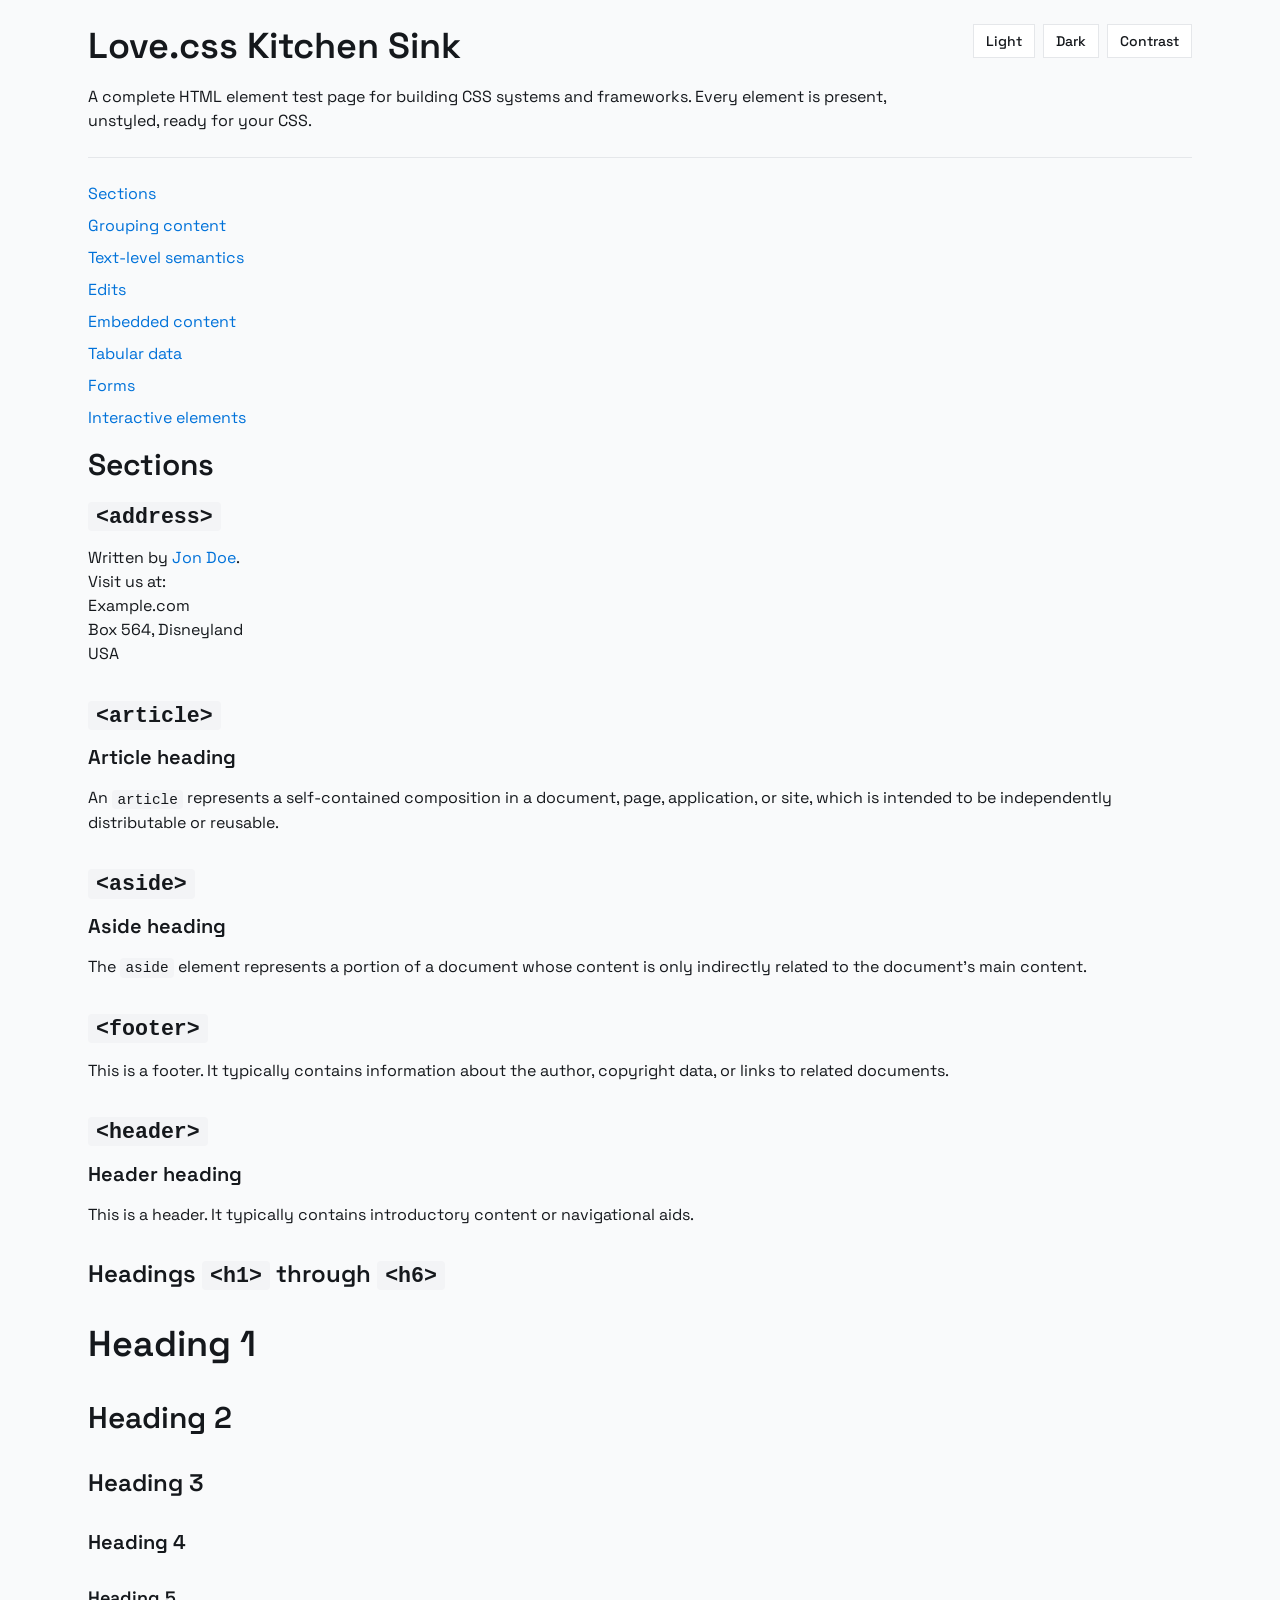
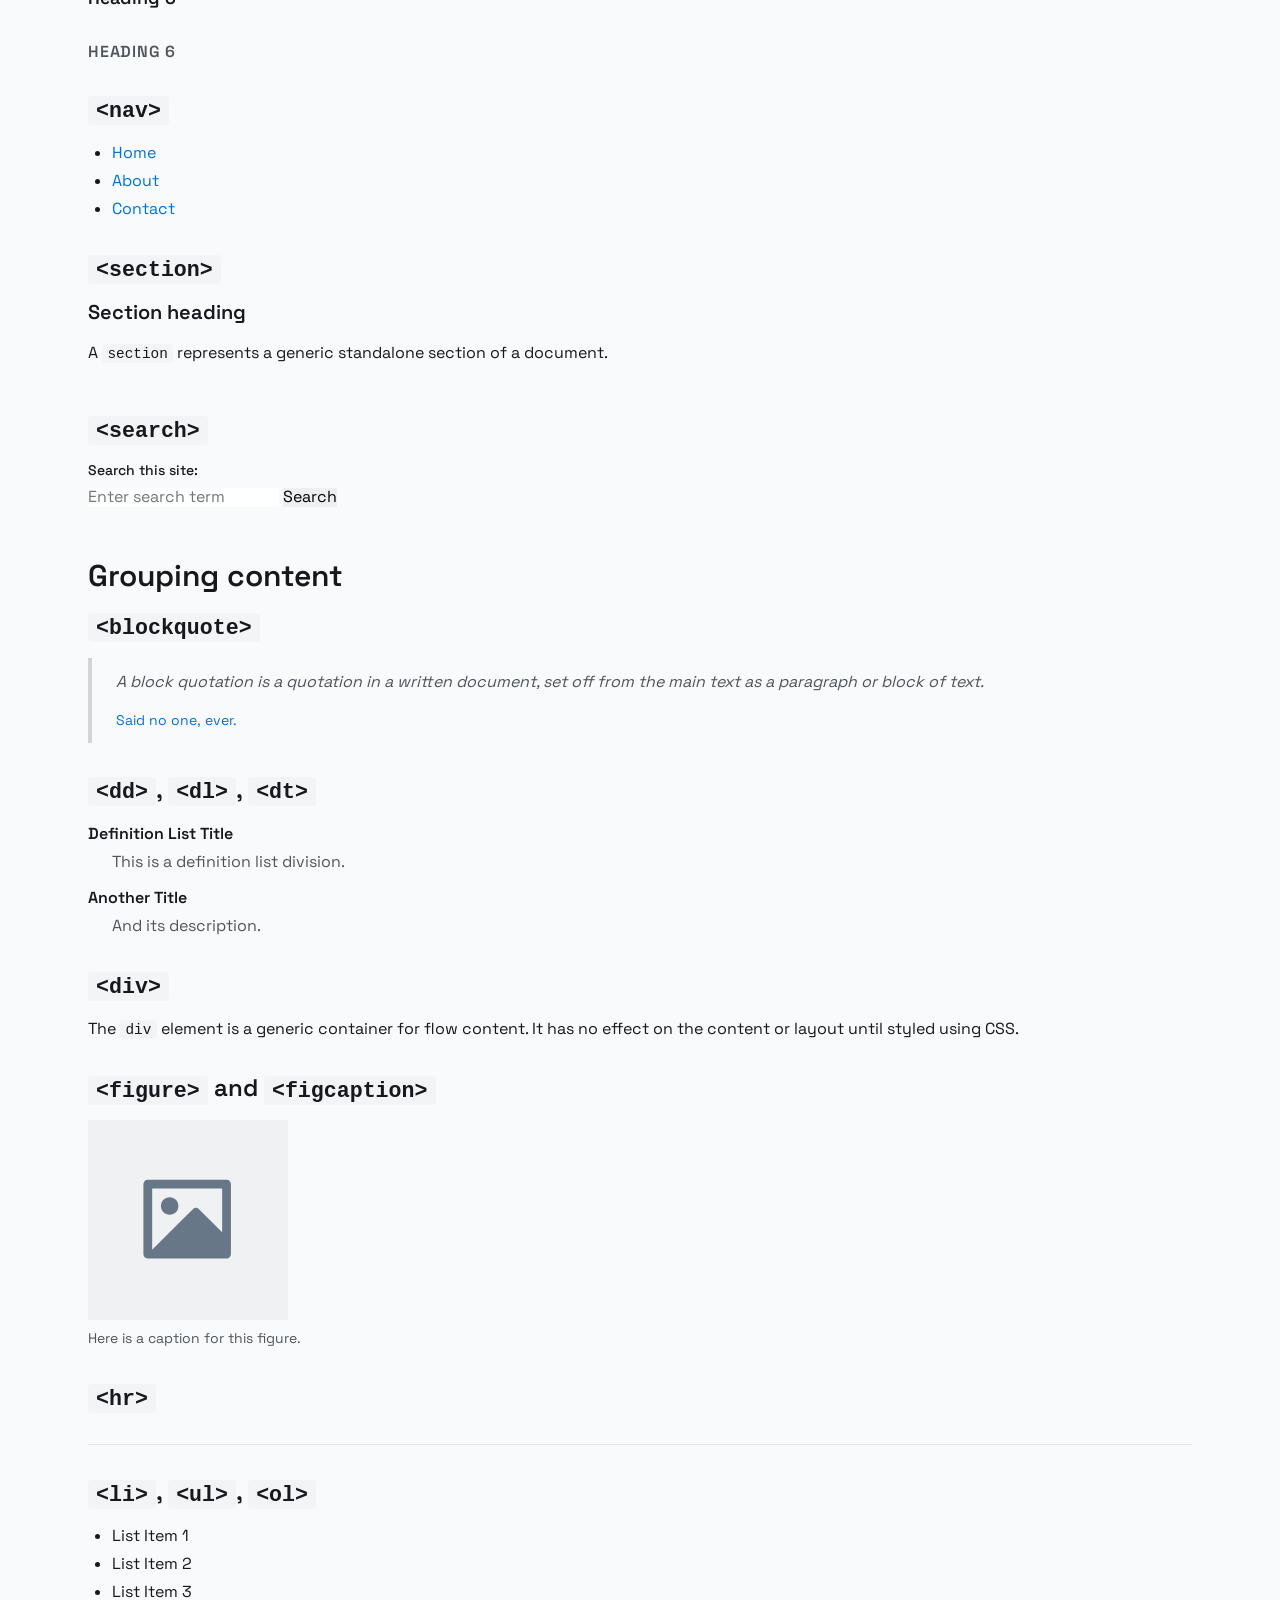
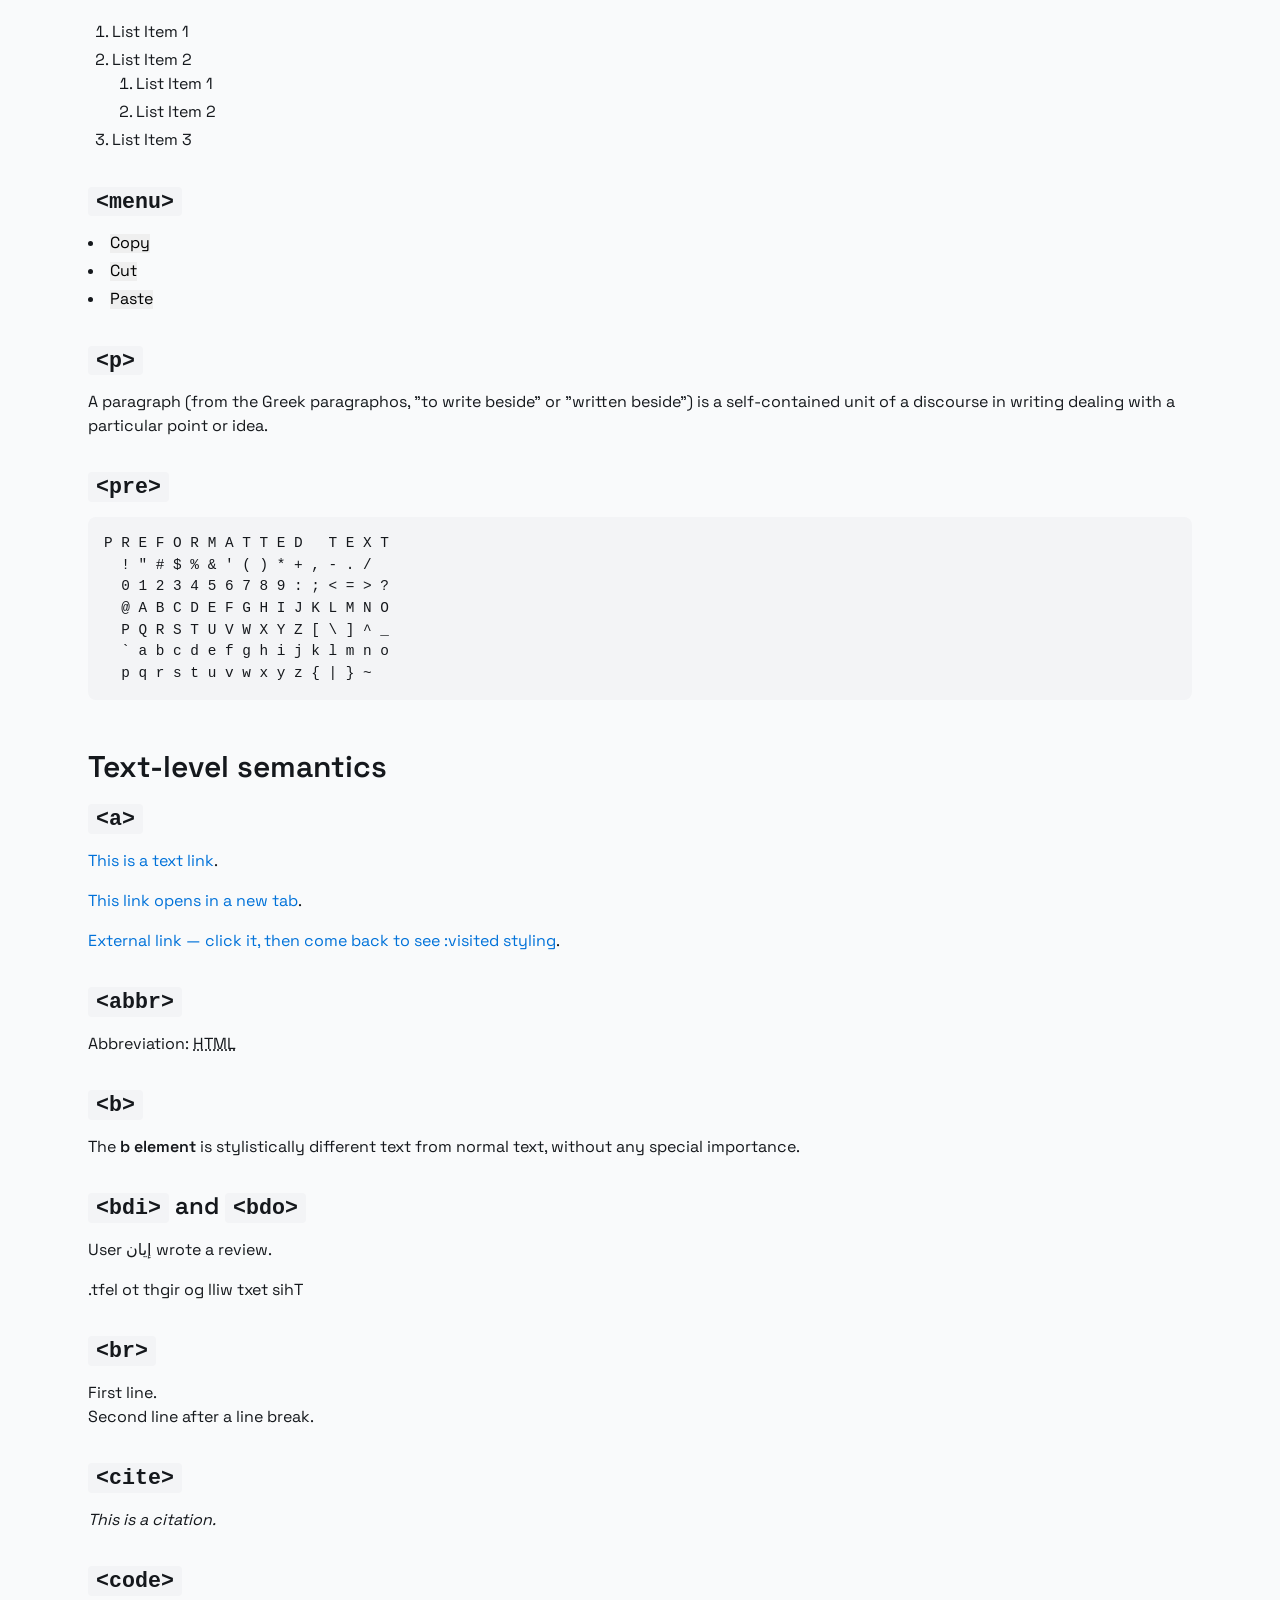
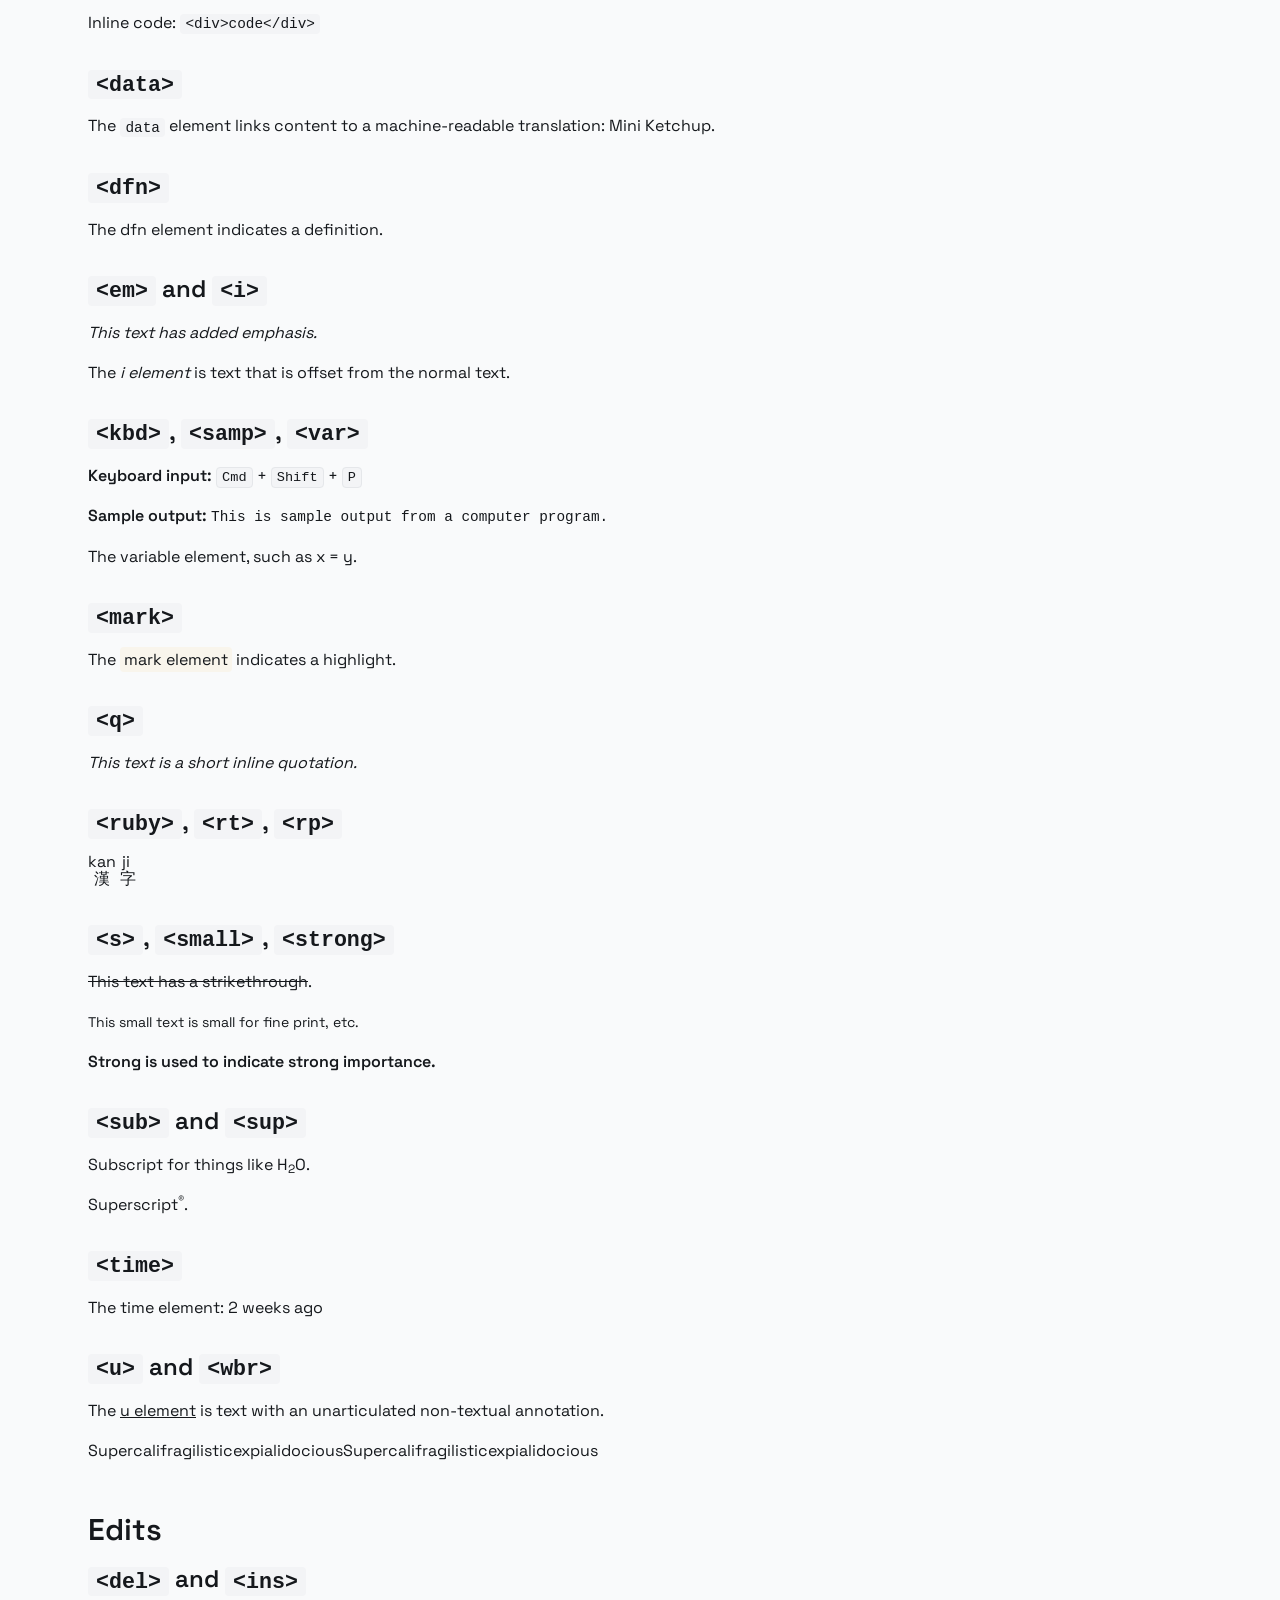
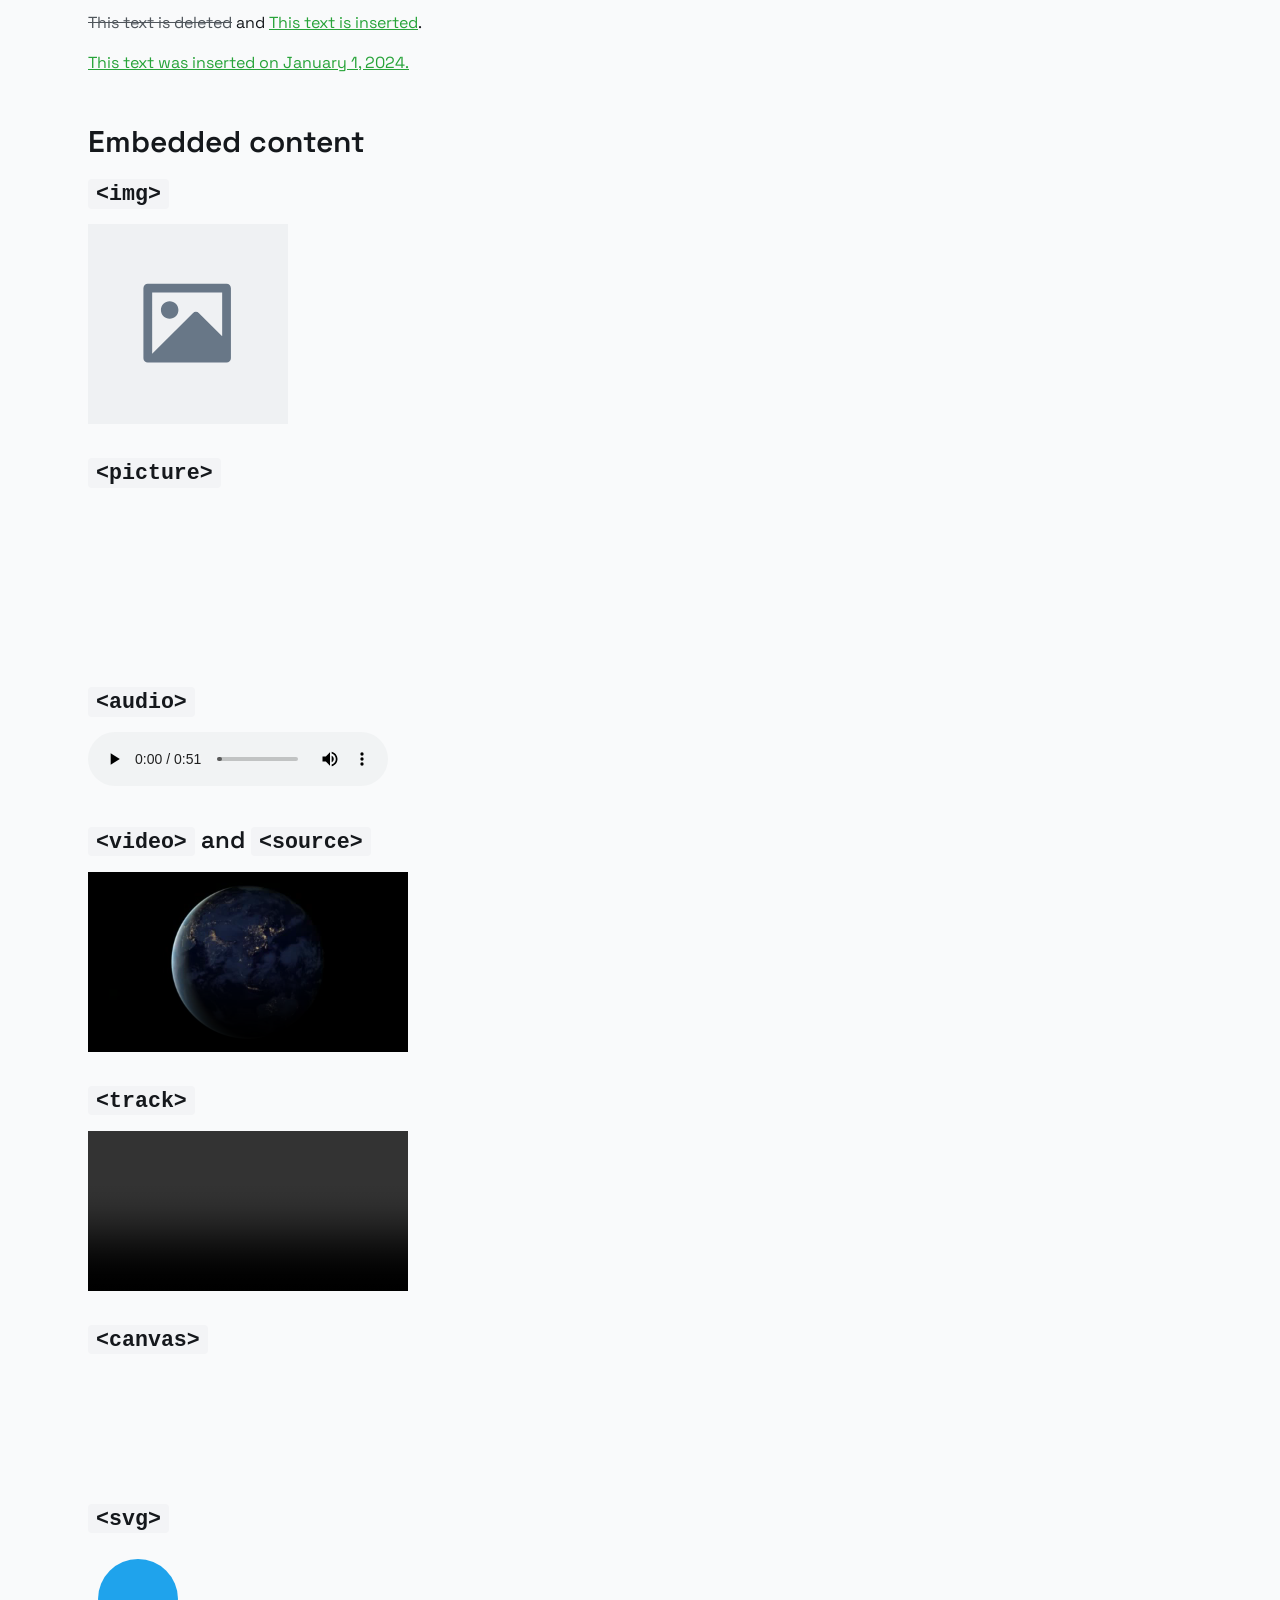
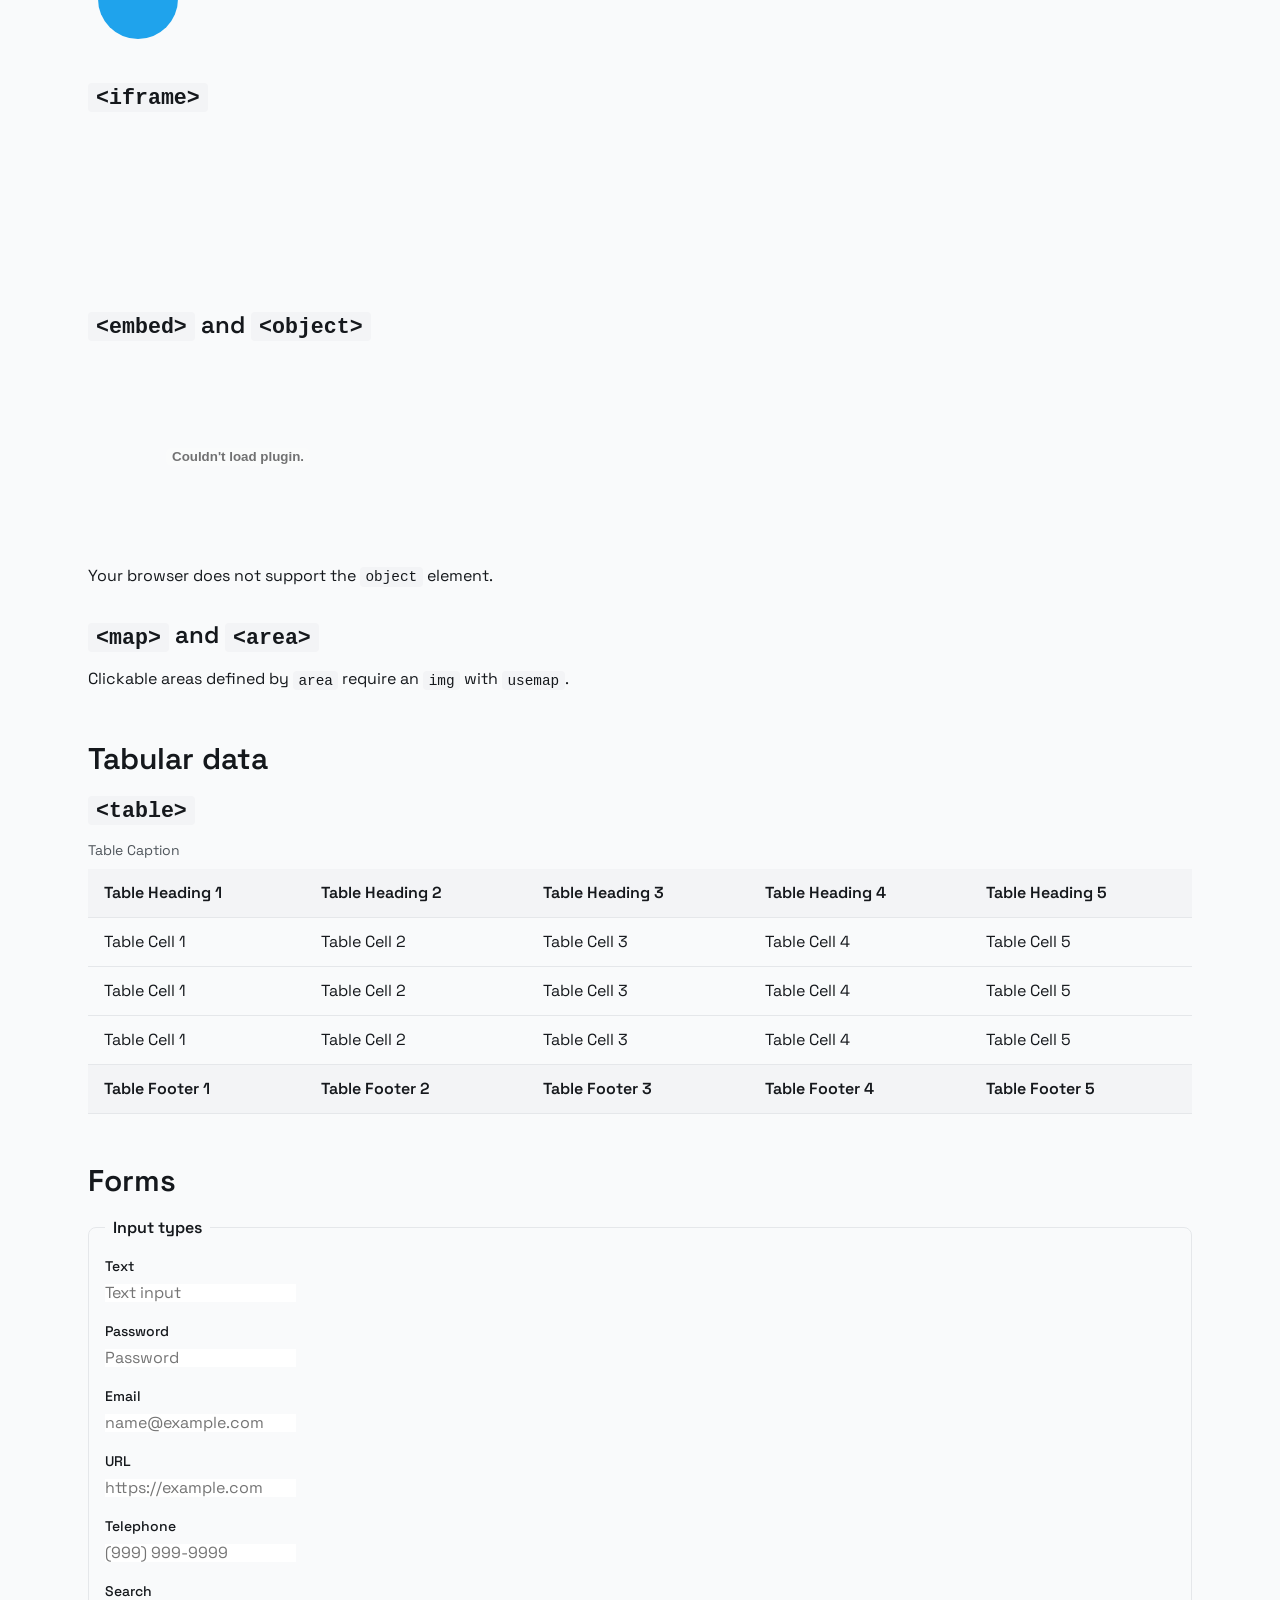
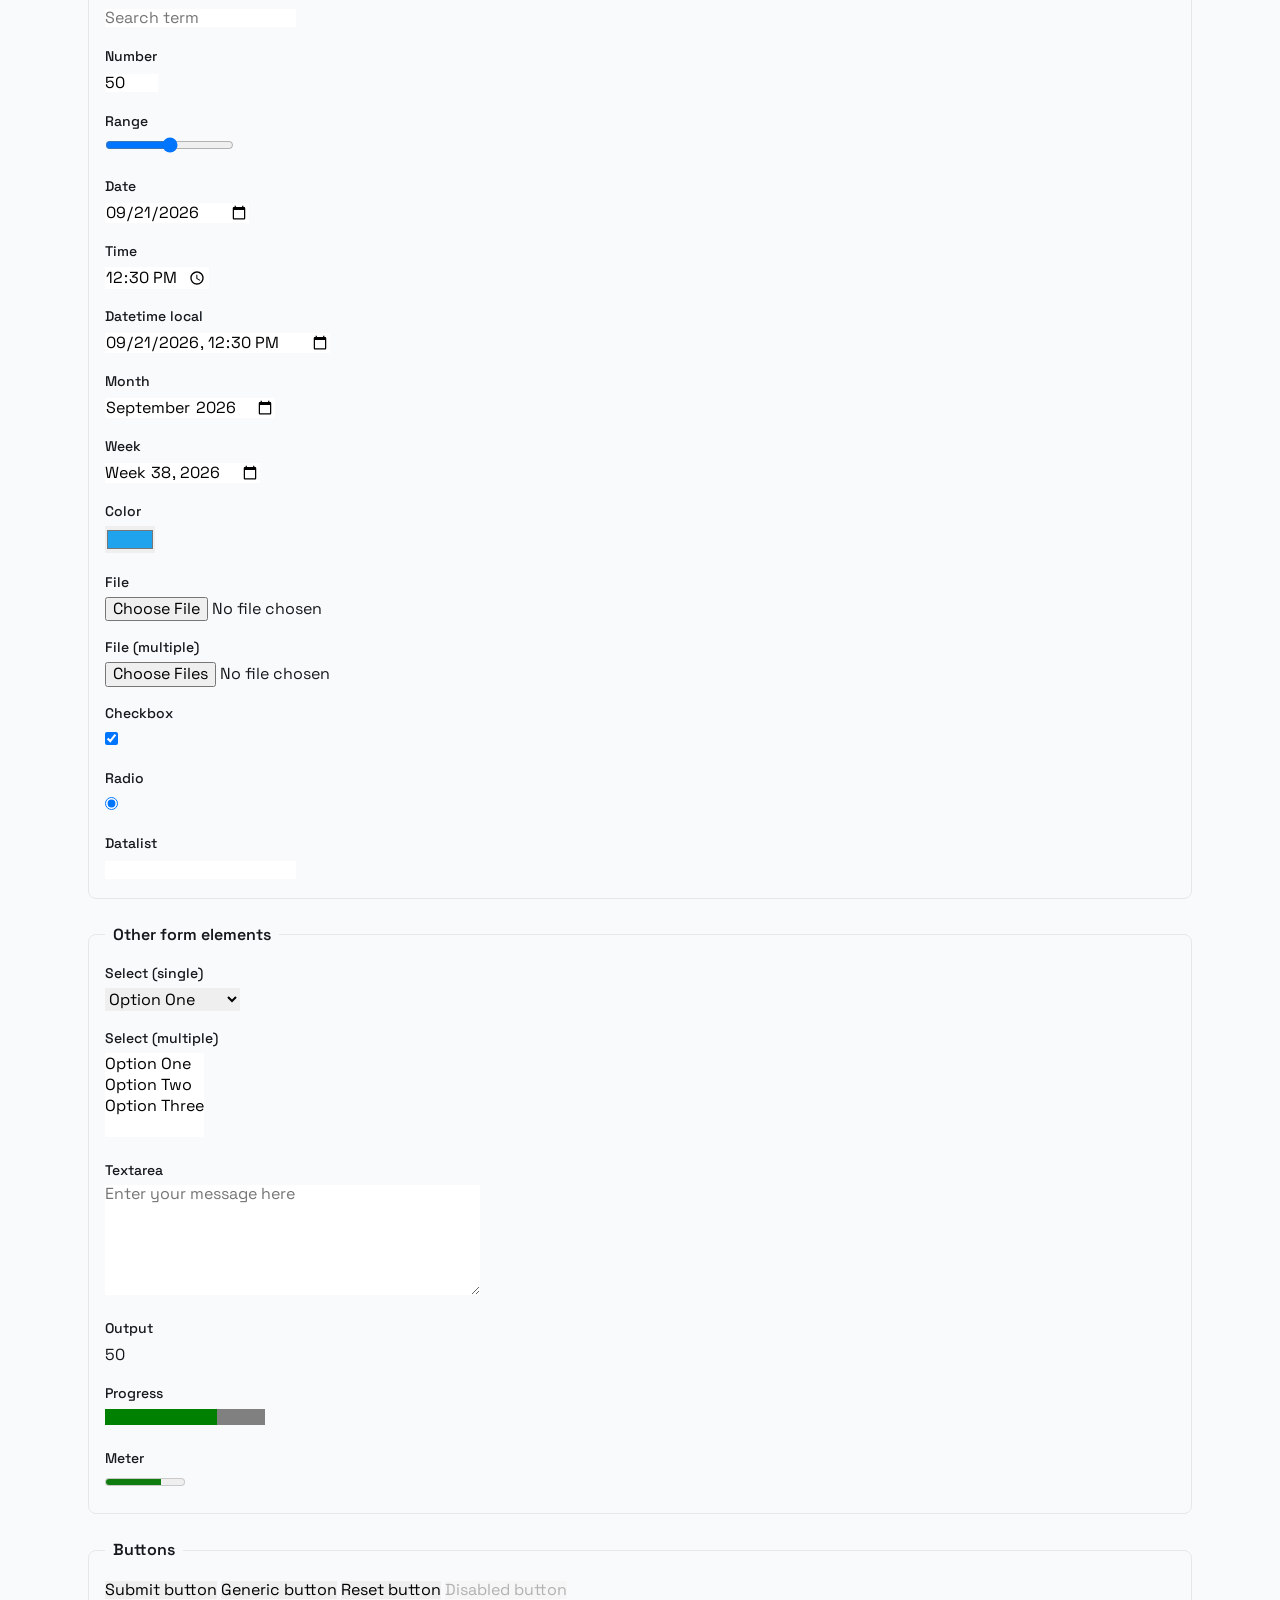
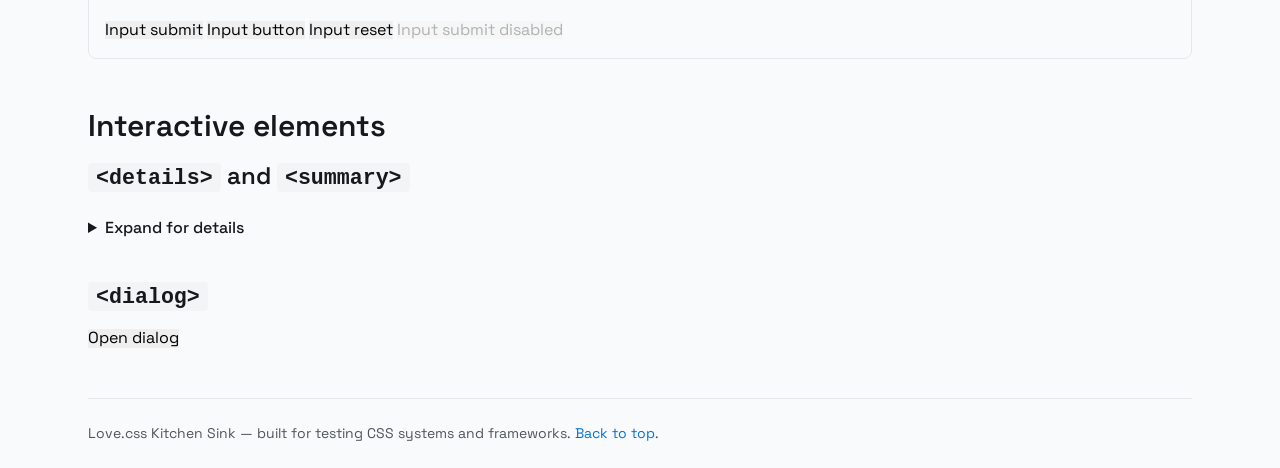
==== index.html @ a52ed76d "best start for love-css" ====
<!doctype html>
<html lang="en">
<head>
  <meta charset="utf-8">
  <meta name="viewport" content="width=device-width, initial-scale=1.0">
  <meta name="description" content="Love.css — Kitchen Sink. A complete HTML element test page for building CSS systems and frameworks.">
  <title>Love.css — Kitchen Sink</title>

  <link rel="stylesheet" href="css/love.reset.css">
  <link rel="stylesheet" href="css/love.fonts.css">
  <link rel="stylesheet" href="css/love.tokens.css">
  <link rel="stylesheet" href="css/love.base.css">
  <link rel="stylesheet" href="css/love.themes.css">

  <style>
    /* Kitchen sink layout — test-only styles, not part of Love.css */
    body {
      max-width: 72rem;
      margin: 0 auto;
      padding: var(--love-space-6);
    }
    .ks-header {
      display: flex;
      justify-content: space-between;
      align-items: flex-start;
      gap: var(--love-space-4);
      padding-bottom: var(--love-space-6);
      border-bottom: 1px solid var(--love-border);
      margin-bottom: var(--love-space-6);
    }
    .ks-theme-switcher {
      display: flex;
      gap: var(--love-space-2);
      flex-shrink: 0;
    }
    .ks-theme-switcher button {
      padding: var(--love-space-2) var(--love-space-3);
      font-family: var(--love-font-sans);
      font-size: var(--love-font-size-sm);
      font-weight: var(--love-font-weight-medium);
      color: var(--love-text);
      background: var(--love-bg-elevated);
      border: 1px solid var(--love-border);
      border-radius: var(--love-radius-none);
      cursor: pointer;
      transition: var(--love-btn-transition);
    }
    .ks-theme-switcher button:hover {
      background: var(--love-bg-subtle);
      border-color: var(--love-border-strong);
    }
    .ks-theme-switcher button[aria-pressed="true"] {
      background: var(--love-primary);
      color: var(--love-text-inverse);
      border-color: var(--love-primary);
    }
    .ks-nav ul {
      list-style: none;
      padding-left: 0;
    }
    .ks-nav > ul > li {
      margin-bottom: var(--love-space-2);
    }
    .ks-nav a {
      color: var(--love-link);
      text-decoration: var(--love-link-decoration);
    }
    .ks-nav a:hover {
      color: var(--love-link-hover);
      text-decoration: var(--love-link-decoration-hover);
    }
    .ks-nav a:visited {
      color: var(--love-link-visited);
    }
    section {
      margin-bottom: var(--love-space-12);
    }
    article {
      margin-bottom: var(--love-space-8);
    }
    footer[role="contentinfo"] {
      padding-top: var(--love-space-6);
      border-top: 1px solid var(--love-border);
      margin-top: var(--love-space-12);
      color: var(--love-text-muted);
      font-size: var(--love-font-size-sm);
    }
  </style>
</head>
<body>

  <header class="ks-header">
    <div>
      <h1>Love.css Kitchen Sink</h1>
      <p>A complete HTML element test page for building CSS systems and frameworks. Every element is present, unstyled, ready for your CSS.</p>
    </div>
    <div class="ks-theme-switcher" role="group" aria-label="Theme switcher">
      <button type="button" data-theme="light" aria-pressed="false">Light</button>
      <button type="button" data-theme="dark" aria-pressed="false">Dark</button>
      <button type="button" data-theme="high-contrast" aria-pressed="false">Contrast</button>
    </div>
  </header>

  <nav class="ks-nav" aria-label="Table of contents">
    <ul>
      <li><a href="#sections">Sections</a></li>
      <li><a href="#grouping-content">Grouping content</a></li>
      <li><a href="#text-level-semantics">Text-level semantics</a></li>
      <li><a href="#edits">Edits</a></li>
      <li><a href="#embedded-content">Embedded content</a></li>
      <li><a href="#tabular-data">Tabular data</a></li>
      <li><a href="#forms">Forms</a></li>
      <li><a href="#interactive-elements">Interactive elements</a></li>
    </ul>
  </nav>

  <main>

    <section id="sections">
      <h2>Sections</h2>

      <article>
        <h3><code>&lt;address&gt;</code></h3>
        <address>
          Written by <a href="mailto:webmaster@example.com">Jon Doe</a>.<br>
          Visit us at:<br>
          Example.com<br>
          Box 564, Disneyland<br>
          USA
        </address>
      </article>

      <article>
        <h3><code>&lt;article&gt;</code></h3>
        <article>
          <h4>Article heading</h4>
          <p>An <code>article</code> represents a self-contained composition in a document, page, application, or site, which is intended to be independently distributable or reusable.</p>
        </article>
      </article>

      <article>
        <h3><code>&lt;aside&gt;</code></h3>
        <aside>
          <h4>Aside heading</h4>
          <p>The <code>aside</code> element represents a portion of a document whose content is only indirectly related to the document's main content.</p>
        </aside>
      </article>

      <article>
        <h3><code>&lt;footer&gt;</code></h3>
        <footer>
          <p>This is a footer. It typically contains information about the author, copyright data, or links to related documents.</p>
        </footer>
      </article>

      <article>
        <h3><code>&lt;header&gt;</code></h3>
        <header>
          <h4>Header heading</h4>
          <p>This is a header. It typically contains introductory content or navigational aids.</p>
        </header>
      </article>

      <article>
        <h3>Headings <code>&lt;h1&gt;</code> through <code>&lt;h6&gt;</code></h3>
        <h1>Heading 1</h1>
        <h2>Heading 2</h2>
        <h3>Heading 3</h3>
        <h4>Heading 4</h4>
        <h5>Heading 5</h5>
        <h6>Heading 6</h6>
      </article>

      <article>
        <h3><code>&lt;nav&gt;</code></h3>
        <nav aria-label="Example navigation">
          <ul>
            <li><a href="#!">Home</a></li>
            <li><a href="#!">About</a></li>
            <li><a href="#!">Contact</a></li>
          </ul>
        </nav>
      </article>

      <article>
        <h3><code>&lt;section&gt;</code></h3>
        <section>
          <h4>Section heading</h4>
          <p>A <code>section</code> represents a generic standalone section of a document.</p>
        </section>
      </article>

      <article>
        <h3><code>&lt;search&gt;</code></h3>
        <search>
          <form>
            <label for="search-input">Search this site:</label>
            <input type="search" id="search-input" name="q" placeholder="Enter search term">
            <button type="submit">Search</button>
          </form>
        </search>
      </article>
    </section>

    <section id="grouping-content">
      <h2>Grouping content</h2>

      <article>
        <h3><code>&lt;blockquote&gt;</code></h3>
        <blockquote>
          <p>A block quotation is a quotation in a written document, set off from the main text as a paragraph or block of text.</p>
          <cite><a href="#!">Said no one, ever.</a></cite>
        </blockquote>
      </article>

      <article>
        <h3><code>&lt;dd&gt;</code>, <code>&lt;dl&gt;</code>, <code>&lt;dt&gt;</code></h3>
        <dl>
          <dt>Definition List Title</dt>
          <dd>This is a definition list division.</dd>
          <dt>Another Title</dt>
          <dd>And its description.</dd>
        </dl>
      </article>

      <article>
        <h3><code>&lt;div&gt;</code></h3>
        <div>
          <p>The <code>div</code> element is a generic container for flow content. It has no effect on the content or layout until styled using CSS.</p>
        </div>
      </article>

      <article>
        <h3><code>&lt;figure&gt;</code> and <code>&lt;figcaption&gt;</code></h3>
        <figure>
          <img src="assets/img/placeholder.svg" alt="Placeholder image" width="200" height="150">
          <figcaption>Here is a caption for this figure.</figcaption>
        </figure>
      </article>

      <article>
        <h3><code>&lt;hr&gt;</code></h3>
        <hr>
      </article>

      <article>
        <h3><code>&lt;li&gt;</code>, <code>&lt;ul&gt;</code>, <code>&lt;ol&gt;</code></h3>
        <ul>
          <li>List Item 1</li>
          <li>List Item 2</li>
          <li>List Item 3</li>
        </ul>
        <ol type="1">
          <li>List Item 1</li>
          <li>
            List Item 2
            <ol type="A">
              <li>List Item 1</li>
              <li>List Item 2</li>
            </ol>
          </li>
          <li>List Item 3</li>
        </ol>
      </article>

      <article>
        <h3><code>&lt;menu&gt;</code></h3>
        <menu>
          <li><button type="button">Copy</button></li>
          <li><button type="button">Cut</button></li>
          <li><button type="button">Paste</button></li>
        </menu>
      </article>

      <article>
        <h3><code>&lt;p&gt;</code></h3>
        <p>A paragraph (from the Greek paragraphos, "to write beside" or "written beside") is a self-contained unit of a discourse in writing dealing with a particular point or idea.</p>
      </article>

      <article>
        <h3><code>&lt;pre&gt;</code></h3>
        <pre>P R E F O R M A T T E D   T E X T
  ! " # $ % &amp; ' ( ) * + , - . /
  0 1 2 3 4 5 6 7 8 9 : ; &lt; = &gt; ?
  @ A B C D E F G H I J K L M N O
  P Q R S T U V W X Y Z [ \ ] ^ _
  ` a b c d e f g h i j k l m n o
  p q r s t u v w x y z { | } ~</pre>
      </article>
    </section>

    <section id="text-level-semantics">
      <h2>Text-level semantics</h2>

      <article>
        <h3><code>&lt;a&gt;</code></h3>
        <p><a href="#!">This is a text link</a>.</p>
        <p><a href="#!" target="_blank" rel="noopener">This link opens in a new tab</a>.</p>
        <p><a href="https://example.com" target="_blank" rel="noopener">External link — click it, then come back to see :visited styling</a>.</p>
      </article>

      <article>
        <h3><code>&lt;abbr&gt;</code></h3>
        <p>Abbreviation: <abbr title="HyperText Markup Language">HTML</abbr></p>
      </article>

      <article>
        <h3><code>&lt;b&gt;</code></h3>
        <p>The <b>b element</b> is stylistically different text from normal text, without any special importance.</p>
      </article>

      <article>
        <h3><code>&lt;bdi&gt;</code> and <code>&lt;bdo&gt;</code></h3>
        <p>User <bdi>إيان</bdi> wrote a review.</p>
        <p><bdo dir="rtl">This text will go right to left.</bdo></p>
      </article>

      <article>
        <h3><code>&lt;br&gt;</code></h3>
        <p>First line.<br>Second line after a line break.</p>
      </article>

      <article>
        <h3><code>&lt;cite&gt;</code></h3>
        <p><cite>This is a citation.</cite></p>
      </article>

      <article>
        <h3><code>&lt;code&gt;</code></h3>
        <p>Inline code: <code>&lt;div&gt;code&lt;/div&gt;</code></p>
      </article>

      <article>
        <h3><code>&lt;data&gt;</code></h3>
        <p>The <code>data</code> element links content to a machine-readable translation: <data value="398">Mini Ketchup</data>.</p>
      </article>

      <article>
        <h3><code>&lt;dfn&gt;</code></h3>
        <p>The <dfn>dfn element</dfn> indicates a definition.</p>
      </article>

      <article>
        <h3><code>&lt;em&gt;</code> and <code>&lt;i&gt;</code></h3>
        <p><em>This text has added emphasis.</em></p>
        <p>The <i>i element</i> is text that is offset from the normal text.</p>
      </article>

      <article>
        <h3><code>&lt;kbd&gt;</code>, <code>&lt;samp&gt;</code>, <code>&lt;var&gt;</code></h3>
        <p><strong>Keyboard input:</strong> <kbd>Cmd</kbd> + <kbd>Shift</kbd> + <kbd>P</kbd></p>
        <p><strong>Sample output:</strong> <samp>This is sample output from a computer program.</samp></p>
        <p>The <var>variable element</var>, such as <var>x</var> = <var>y</var>.</p>
      </article>

      <article>
        <h3><code>&lt;mark&gt;</code></h3>
        <p>The <mark>mark element</mark> indicates a highlight.</p>
      </article>

      <article>
        <h3><code>&lt;q&gt;</code></h3>
        <p><q cite="https://developer.mozilla.org/en-US/docs/HTML/Element/q">This text is a short inline quotation.</q></p>
      </article>

      <article>
        <h3><code>&lt;ruby&gt;</code>, <code>&lt;rt&gt;</code>, <code>&lt;rp&gt;</code></h3>
        <p>
          <ruby>
            漢 <rp>(</rp><rt>kan</rt><rp>)</rp>
            字 <rp>(</rp><rt>ji</rt><rp>)</rp>
          </ruby>
        </p>
      </article>

      <article>
        <h3><code>&lt;s&gt;</code>, <code>&lt;small&gt;</code>, <code>&lt;strong&gt;</code></h3>
        <p><s>This text has a strikethrough</s>.</p>
        <p><small>This small text is small for fine print, etc.</small></p>
        <p><strong>Strong is used to indicate strong importance.</strong></p>
      </article>

      <article>
        <h3><code>&lt;sub&gt;</code> and <code>&lt;sup&gt;</code></h3>
        <p>Subscript for things like H<sub>2</sub>O.</p>
        <p>Superscript<sup>®</sup>.</p>
      </article>

      <article>
        <h3><code>&lt;time&gt;</code></h3>
        <p>The time element: <time datetime="2013-04-06T12:32+00:00">2 weeks ago</time></p>
      </article>

      <article>
        <h3><code>&lt;u&gt;</code> and <code>&lt;wbr&gt;</code></h3>
        <p>The <u>u element</u> is text with an unarticulated non-textual annotation.</p>
        <p>Supercalifragilisticexpialidocious<wbr>Supercalifragilisticexpialidocious</p>
      </article>
    </section>

    <section id="edits">
      <h2>Edits</h2>

      <article>
        <h3><code>&lt;del&gt;</code> and <code>&lt;ins&gt;</code></h3>
        <p><del>This text is deleted</del> and <ins>This text is inserted</ins>.</p>
        <p><ins datetime="2024-01-01T12:00:00Z">This text was inserted on January 1, 2024.</ins></p>
      </article>
    </section>

    <section id="embedded-content">
      <h2>Embedded content</h2>

      <article>
        <h3><code>&lt;img&gt;</code></h3>
        <p><img src="assets/img/placeholder.svg" alt="Placeholder image" width="200" height="150"></p>
      </article>

      <article>
        <h3><code>&lt;picture&gt;</code></h3>
        <picture>
          <source srcset="assets/img/placeholder-wide.svg" media="(min-width: 800px)">
          <img src="assets/img/placeholder.svg" alt="Placeholder image" width="200" height="150">
        </picture>
      </article>

      <article>
        <h3><code>&lt;audio&gt;</code></h3>
        <audio controls>
          <source src="assets/media/sample.ogg" type="audio/ogg">
          <source src="assets/media/sample.mp3" type="audio/mpeg">
          Your browser does not support the <code>audio</code> element.
        </audio>
      </article>

      <article>
        <h3><code>&lt;video&gt;</code> and <code>&lt;source&gt;</code></h3>
        <video controls width="320" height="240">
          <source src="assets/media/sample.webm" type="video/webm">
          <source src="assets/media/sample.mp4" type="video/mp4">
          Your browser does not support the <code>video</code> element.
        </video>
      </article>

      <article>
        <h3><code>&lt;track&gt;</code></h3>
        <video controls width="320" height="240">
          <source src="assets/media/sample.mp4" type="video/mp4">
          <track src="assets/media/subtitles-en.vtt" kind="subtitles" srclang="en" label="English">
          Your browser does not support the <code>video</code> element.
        </video>
      </article>

      <article>
        <h3><code>&lt;canvas&gt;</code></h3>
        <canvas width="200" height="100">
          Your browser does not support the <code>canvas</code> element.
        </canvas>
      </article>

      <article>
        <h3><code>&lt;svg&gt;</code></h3>
        <svg width="100" height="100" viewBox="0 0 100 100">
          <circle cx="50" cy="50" r="40" fill="#1fa3ec" />
        </svg>
      </article>

      <article>
        <h3><code>&lt;iframe&gt;</code></h3>
        <iframe src="about:blank" title="Example iframe" width="300" height="200"></iframe>
      </article>

      <article>
        <h3><code>&lt;embed&gt;</code> and <code>&lt;object&gt;</code></h3>
        <embed src="assets/media/sample.pdf" type="application/pdf" width="300" height="200">
        <object data="assets/media/sample.pdf" type="application/pdf" width="300" height="200">
          <p>Your browser does not support the <code>object</code> element.</p>
        </object>
      </article>

      <article>
        <h3><code>&lt;map&gt;</code> and <code>&lt;area&gt;</code></h3>
        <map name="infographic">
          <area shape="rect" coords="0,0,100,100" href="#!" alt="Rectangle area">
          <area shape="circle" coords="200,200,50" href="#!" alt="Circle area">
        </map>
        <p>Clickable areas defined by <code>area</code> require an <code>img</code> with <code>usemap</code>.</p>
      </article>
    </section>

    <section id="tabular-data">
      <h2>Tabular data</h2>

      <article>
        <h3><code>&lt;table&gt;</code></h3>
        <table>
          <caption>Table Caption</caption>
          <colgroup>
            <col span="2">
            <col span="3">
          </colgroup>
          <thead>
            <tr>
              <th>Table Heading 1</th>
              <th>Table Heading 2</th>
              <th>Table Heading 3</th>
              <th>Table Heading 4</th>
              <th>Table Heading 5</th>
            </tr>
          </thead>
          <tbody>
            <tr>
              <td>Table Cell 1</td>
              <td>Table Cell 2</td>
              <td>Table Cell 3</td>
              <td>Table Cell 4</td>
              <td>Table Cell 5</td>
            </tr>
            <tr>
              <td>Table Cell 1</td>
              <td>Table Cell 2</td>
              <td>Table Cell 3</td>
              <td>Table Cell 4</td>
              <td>Table Cell 5</td>
            </tr>
            <tr>
              <td>Table Cell 1</td>
              <td>Table Cell 2</td>
              <td>Table Cell 3</td>
              <td>Table Cell 4</td>
              <td>Table Cell 5</td>
            </tr>
          </tbody>
          <tfoot>
            <tr>
              <th>Table Footer 1</th>
              <th>Table Footer 2</th>
              <th>Table Footer 3</th>
              <th>Table Footer 4</th>
              <th>Table Footer 5</th>
            </tr>
          </tfoot>
        </table>
      </article>
    </section>

    <section id="forms">
      <h2>Forms</h2>

      <form>
        <fieldset>
          <legend>Input types</legend>

          <p>
            <label for="input-text">Text</label>
            <input type="text" id="input-text" name="text" placeholder="Text input">
          </p>
          <p>
            <label for="input-password">Password</label>
            <input type="password" id="input-password" name="password" placeholder="Password">
          </p>
          <p>
            <label for="input-email">Email</label>
            <input type="email" id="input-email" name="email" placeholder="name@example.com">
          </p>
          <p>
            <label for="input-url">URL</label>
            <input type="url" id="input-url" name="url" placeholder="https://example.com">
          </p>
          <p>
            <label for="input-tel">Telephone</label>
            <input type="tel" id="input-tel" name="tel" placeholder="(999) 999-9999">
          </p>
          <p>
            <label for="input-search">Search</label>
            <input type="search" id="input-search" name="search" placeholder="Search term">
          </p>
          <p>
            <label for="input-number">Number</label>
            <input type="number" id="input-number" name="number" min="0" max="100" value="50">
          </p>
          <p>
            <label for="input-range">Range</label>
            <input type="range" id="input-range" name="range" min="0" max="100" value="50">
          </p>
          <p>
            <label for="input-date">Date</label>
            <input type="date" id="input-date" name="date" value="2026-09-21">
          </p>
          <p>
            <label for="input-time">Time</label>
            <input type="time" id="input-time" name="time" value="12:30">
          </p>
          <p>
            <label for="input-datetime-local">Datetime local</label>
            <input type="datetime-local" id="input-datetime-local" name="datetime-local" value="2026-09-21T12:30">
          </p>
          <p>
            <label for="input-month">Month</label>
            <input type="month" id="input-month" name="month" value="2026-09">
          </p>
          <p>
            <label for="input-week">Week</label>
            <input type="week" id="input-week" name="week" value="2026-W38">
          </p>
          <p>
            <label for="input-color">Color</label>
            <input type="color" id="input-color" name="color" value="#1fa3ec">
          </p>
          <p>
            <label for="input-file">File</label>
            <input type="file" id="input-file" name="file">
          </p>
          <p>
            <label for="input-file-multiple">File (multiple)</label>
            <input type="file" id="input-file-multiple" name="files" multiple>
          </p>
          <p>
            <label for="input-checkbox">Checkbox</label>
            <input type="checkbox" id="input-checkbox" name="checkbox" checked>
          </p>
          <p>
            <label for="input-radio">Radio</label>
            <input type="radio" id="input-radio" name="radio" checked>
          </p>
          <p>
            <label for="input-datalist">Datalist</label>
            <input type="text" id="input-datalist" name="datalist" list="example-list">
            <datalist id="example-list">
              <option value="Example #1">
              <option value="Example #2">
              <option value="Example #3">
            </datalist>
          </p>
        </fieldset>

        <fieldset>
          <legend>Other form elements</legend>

          <p>
            <label for="select-single">Select (single)</label>
            <select id="select-single" name="select">
              <optgroup label="Option Group 1">
                <option>Option One</option>
                <option>Option Two</option>
              </optgroup>
              <optgroup label="Option Group 2">
                <option>Option Three</option>
                <option>Option Four</option>
              </optgroup>
            </select>
          </p>

          <p>
            <label for="select-multiple">Select (multiple)</label>
            <select id="select-multiple" name="select-multiple" multiple>
              <option>Option One</option>
              <option>Option Two</option>
              <option>Option Three</option>
            </select>
          </p>

          <p>
            <label for="textarea">Textarea</label>
            <textarea id="textarea" name="textarea" rows="6" cols="40" placeholder="Enter your message here"></textarea>
          </p>

          <p>
            <label for="output">Output</label>
            <output id="output" name="output">50</output>
          </p>

          <p>
            <label for="progress">Progress</label>
            <progress id="progress" value="70" max="100">70%</progress>
          </p>

          <p>
            <label for="meter">Meter</label>
            <meter id="meter" value="0.7" min="0" max="1">70%</meter>
          </p>
        </fieldset>

        <fieldset>
          <legend>Buttons</legend>

          <p>
            <button type="submit">Submit button</button>
            <button type="button">Generic button</button>
            <button type="reset">Reset button</button>
            <button type="button" disabled>Disabled button</button>
          </p>

          <p>
            <input type="submit" value="Input submit">
            <input type="button" value="Input button">
            <input type="reset" value="Input reset">
            <input type="submit" value="Input submit disabled" disabled>
          </p>
        </fieldset>
      </form>
    </section>

    <section id="interactive-elements">
      <h2>Interactive elements</h2>

      <article>
        <h3><code>&lt;details&gt;</code> and <code>&lt;summary&gt;</code></h3>
        <details>
          <summary>Expand for details</summary>
          <p>Here is the detailed content that is hidden until the summary is activated.</p>
        </details>
      </article>

      <article>
        <h3><code>&lt;dialog&gt;</code></h3>
        <button type="button" onclick="document.getElementById('demo-dialog').showModal()">Open dialog</button>
        <dialog id="demo-dialog">
          <h4>Dialog heading</h4>
          <p>This is a native HTML dialog element. It can be modal or non-modal.</p>
          <form method="dialog">
            <button>Close</button>
          </form>
        </dialog>
      </article>
    </section>

  </main>

  <footer role="contentinfo">
    <p>Love.css Kitchen Sink — built for testing CSS systems and frameworks. <a href="#top">Back to top</a>.</p>
  </footer>

  <script>
    (function () {
      var html = document.documentElement;
      var buttons = document.querySelectorAll('.ks-theme-switcher button');

      function applyTheme(theme) {
        if (theme === 'auto') {
          html.removeAttribute('data-love-theme');
        } else {
          html.setAttribute('data-love-theme', theme);
        }
        buttons.forEach(function (btn) {
          btn.setAttribute('aria-pressed', btn.dataset.theme === theme ? 'true' : 'false');
        });
        try { localStorage.setItem('love-theme', theme); } catch (e) {}
      }

      var saved = null;
      try { saved = localStorage.getItem('love-theme'); } catch (e) {}
      if (saved) {
        applyTheme(saved);
      } else {
        var current = html.getAttribute('data-love-theme') || 'auto';
        applyTheme(current);
      }

      buttons.forEach(function (btn) {
        btn.addEventListener('click', function () {
          applyTheme(btn.dataset.theme);
        });
      });
    })();
  </script>

</body>
</html>
---- css/love.fonts.css ----
/*! Love.css fonts | MIT License | github.com/PlakhovVadim/love-css */

/*
 * Font loading strategy
 * ---------------------
 * This file defines @font-face rules only. It does not set font-family on any
 * element — that is the job of love.tokens.css and love.base.css.
 *
 * To use a different font:
 *   1. Drop the files into assets/fonts/<FontName>/
 *   2. Copy one of the @font-face blocks below and update the src path.
 *   3. Point --love-font-sans (or --love-font-mono) at the new family name.
 *
 * To add language support (Cyrillic, Greek, etc.):
 *   - Add a unicode-range descriptor to the @font-face block.
 *   - See the commented examples at the bottom of this file.
 *
 * To disable a font entirely:
 *   - Remove or comment out its @font-face blocks.
 *   - The fallback stack in love.tokens.css will take over automatically.
 */

/* -------------------------------------------------------------------------
 * Space Grotesk — variable font (weights 300–700)
 * This single file covers Light, Regular, Medium, SemiBold, and Bold.
 * Recommended as the primary sans-serif for Love.css.
 * License: SIL Open Font License 1.1 — see assets/fonts/Space_Grotesk/OFL.txt
 * ------------------------------------------------------------------------- */

@font-face {
  font-family: "Space Grotesk";
  font-style: normal;
  font-weight: 300 700;
  font-display: swap;
  font-synthesis: none;
  src:
    local("Space Grotesk"),
    local("SpaceGrotesk"),
    url("../assets/fonts/Space_Grotesk/SpaceGrotesk-VariableFont_wght.ttf") format("truetype-variations");
}

/* -------------------------------------------------------------------------
 * Space Grotesk — static fallbacks
 * These are optional. Keep them only if you want explicit control over
 * individual weights or need to support browsers without variable font
 * support (very rare in 2026 — WOFF2 and variable fonts are universal).
 *
 * If you use the variable font above, you can comment these out to save
 * requests. They are listed here so you can see the pattern for adding
 * a non-variable font.
 * ------------------------------------------------------------------------- */

/*
@font-face {
  font-family: "Space Grotesk";
  font-style: normal;
  font-weight: 400;
  font-display: swap;
  src: url("../assets/fonts/Space_Grotesk/static/SpaceGrotesk-Regular.ttf") format("truetype");
}

@font-face {
  font-family: "Space Grotesk";
  font-style: normal;
  font-weight: 500;
  font-display: swap;
  src: url("../assets/fonts/Space_Grotesk/static/SpaceGrotesk-Medium.ttf") format("truetype");
}

@font-face {
  font-family: "Space Grotesk";
  font-style: normal;
  font-weight: 600;
  font-display: swap;
  src: url("../assets/fonts/Space_Grotesk/static/SpaceGrotesk-SemiBold.ttf") format("truetype");
}

@font-face {
  font-family: "Space Grotesk";
  font-style: normal;
  font-weight: 700;
  font-display: swap;
  src: url("../assets/fonts/Space_Grotesk/static/SpaceGrotesk-Bold.ttf") format("truetype");
}
*/

/* -------------------------------------------------------------------------
 * Space Grotesk — italic
 * Space Grotesk does not ship an italic file. If you need italics, either:
 *   1. Use font-synthesis: style (browser generates oblique) — default
 *   2. Add a real italic font family and set it as a fallback
 *   3. Load a different family that includes italics
 *
 * To let the browser synthesize italics (acceptable for most UI):
 *   Leave font-synthesis as-is (default: weight style).
 * To disable synthesis entirely (strict, no fake italics):
 *   Set font-synthesis: none on the @font-face above.
 * ------------------------------------------------------------------------- */

/* -------------------------------------------------------------------------
 * Language support — unicode-range
 * -------------------------------------------------------------------------
 * By default, a @font-face without unicode-range is downloaded for any
 * character that matches. If your font covers multiple scripts, you can
 * split it into subsets so the browser only downloads what the page uses.
 *
 * Space Grotesk supports Latin and Latin Extended. The example below shows
 * how to add Cyrillic support for a font that includes it.
 *
 * Multiple @font-face rules with the same family name and different
 * unicode-range values are combined by the browser: it picks the best
 * subset for each character. This is the standard technique for
 * multi-language sites.
 *
 * Example for a font with Cyrillic support:
 *
 * @font-face {
 *   font-family: "MyFont";
 *   src: url("../assets/fonts/MyFont/MyFont-Latin.woff2") format("woff2");
 *   unicode-range: U+0000-00FF, U+0131, U+0152-0153, U+2000-206F, U+2074, U+20AC, U+2122, U+2191, U+2193, U+2212, U+2215, U+FEFF, U+FFFD;
 *   font-display: swap;
 * }
 *
 * @font-face {
 *   font-family: "MyFont";
 *   src: url("../assets/fonts/MyFont/MyFont-Cyrillic.woff2") format("woff2");
 *   unicode-range: U+0301, U+0400-045F, U+0490-0491, U+04B0-04B1, U+2116;
 *   font-display: swap;
 * }
 *
 * Common unicode-range blocks:
 *   Latin:          U+0000-00FF, U+0131, U+0152-0153, U+02BB-02BC, U+02C6, U+02DA, U+02DC, U+2000-206F, U+2074, U+20AC, U+2122, U+2191, U+2193, U+2212, U+2215, U+FEFF, U+FFFD
 *   Latin Extended: U+0100-024F, U+0259, U+1E00-1EFF, U+2020, U+20A0-20AB, U+20AD-20CF, U+2113, U+2C60-2C7F, U+A720-A7FF
 *   Cyrillic:       U+0301, U+0400-045F, U+0490-0491, U+04B0-04B1, U+2116
 *   Greek:          U+0370-03FF
 *   Vietnamese:     U+0102-0103, U+0110-0111, U+0128-0129, U+0168-0169, U+01A0-01A1, U+01AF-01B0, U+1EA0-1EF9, U+20AB
 * ------------------------------------------------------------------------- */

/* -------------------------------------------------------------------------
 * Adding a completely new font
 * -------------------------------------------------------------------------
 * Copy the block below, change the family name, the weight range, and the
 * file paths. Then in love.tokens.css point --love-font-sans or
 * --love-font-mono at the new family name.
 *
 * @font-face {
 *   font-family: "MyFont";
 *   font-style: normal;
 *   font-weight: 400 700;
 *   font-display: swap;
 *   font-synthesis: none;
 *   src: url("../assets/fonts/MyFont/MyFont-Variable.woff2") format("woff2-variations");
 * }
 * ------------------------------------------------------------------------- */

/* -------------------------------------------------------------------------
 * Monospace font
 * -------------------------------------------------------------------------
 * Love.css does not ship a monospace font. The default stack in
 * love.tokens.css uses system monospace fonts. If you want a custom
 * monospace font, add its @font-face here and point --love-font-mono
 * at the new family name.
 * ------------------------------------------------------------------------- */

/* -------------------------------------------------------------------------
 * Performance notes
 * -------------------------------------------------------------------------
 * - font-display: swap shows fallback text immediately and swaps when the
 *   web font loads. This eliminates invisible text (FOIT) and is the
 *   recommended default for most sites.
 *
 * - font-synthesis: none prevents the browser from faking weights and
 *   italics. Since Space Grotesk is a variable font with real weights,
 *   no synthesis is needed. If you load a font with only one weight,
 *   remove font-synthesis: none or the browser will not render bold at all.
 *
 * - local() checks if the font is already installed on the user's system.
 *   This is a micro-optimization; the benefit is small but the cost is zero.
 *
 * - WOFF2 is preferred for production. The .ttf files here work fine for
 *   development and testing. To convert: use transfonter.org or
 *   fonttools ttLib.woff2 compress.
 * ------------------------------------------------------------------------- */
---- css/love.tokens.css ----
/*! Love.css tokens | MIT License | github.com/PlakhovVadim/love-css */

:root {
  /* Color primitives */
  --love-color-blue-50: oklch(0.971 0.013 250);
  --love-color-blue-100: oklch(0.936 0.032 250);
  --love-color-blue-200: oklch(0.885 0.062 250);
  --love-color-blue-300: oklch(0.809 0.105 250);
  --love-color-blue-400: oklch(0.707 0.148 250);
  --love-color-blue-500: oklch(0.623 0.180 250);
  --love-color-blue-600: oklch(0.546 0.190 250);
  --love-color-blue-700: oklch(0.488 0.175 250);
  --love-color-blue-800: oklch(0.424 0.150 250);
  --love-color-blue-900: oklch(0.379 0.120 250);

  --love-color-red-50: oklch(0.971 0.013 25);
  --love-color-red-100: oklch(0.936 0.032 25);
  --love-color-red-500: oklch(0.637 0.200 25);
  --love-color-red-600: oklch(0.577 0.220 25);
  --love-color-red-700: oklch(0.505 0.210 25);

  --love-color-green-50: oklch(0.971 0.013 145);
  --love-color-green-500: oklch(0.696 0.170 145);
  --love-color-green-600: oklch(0.627 0.180 145);
  --love-color-green-700: oklch(0.527 0.160 145);

  --love-color-yellow-50: oklch(0.971 0.013 85);
  --love-color-yellow-500: oklch(0.795 0.180 85);
  --love-color-yellow-600: oklch(0.681 0.170 85);
  --love-color-yellow-700: oklch(0.554 0.150 85);

  --love-color-purple-400: oklch(0.68 0.15 300);
  --love-color-purple-500: oklch(0.60 0.17 300);
  --love-color-purple-600: oklch(0.52 0.18 300);

  --love-color-gray-50: oklch(0.985 0.002 250);
  --love-color-gray-100: oklch(0.967 0.003 250);
  --love-color-gray-200: oklch(0.928 0.005 250);
  --love-color-gray-300: oklch(0.872 0.007 250);
  --love-color-gray-400: oklch(0.707 0.010 250);
  --love-color-gray-500: oklch(0.551 0.012 250);
  --love-color-gray-600: oklch(0.446 0.012 250);
  --love-color-gray-700: oklch(0.370 0.011 250);
  --love-color-gray-800: oklch(0.268 0.010 250);
  --love-color-gray-900: oklch(0.208 0.009 250);
  --love-color-gray-950: oklch(0.129 0.008 250);

  --love-color-white: #ffffff;
  --love-color-black: #000000;

  /* Spacing scale */
  --love-space-0: 0;
  --love-space-1: 0.25rem;
  --love-space-2: 0.5rem;
  --love-space-3: 0.75rem;
  --love-space-4: 1rem;
  --love-space-5: 1.25rem;
  --love-space-6: 1.5rem;
  --love-space-8: 2rem;
  --love-space-10: 2.5rem;
  --love-space-12: 3rem;
  --love-space-16: 4rem;
  --love-space-20: 5rem;

  /* Radius scale */
  --love-radius-none: 0;
  --love-radius-sm: 0.25rem;
  --love-radius-md: 0.5rem;
  --love-radius-lg: 0.75rem;
  --love-radius-xl: 1rem;
  --love-radius-full: 9999px;

  /* Typography */
  --love-font-sans: "Space Grotesk", system-ui, -apple-system, "Segoe UI", Roboto, "Helvetica Neue", Arial, sans-serif;
  --love-font-mono: ui-monospace, SFMono-Regular, "SF Mono", Menlo, Consolas, "Liberation Mono", monospace;

  --love-font-size-xs: 0.75rem;
  --love-font-size-sm: 0.875rem;
  --love-font-size-base: 1rem;
  --love-font-size-lg: 1.125rem;
  --love-font-size-xl: 1.25rem;
  --love-font-size-2xl: 1.5rem;
  --love-font-size-3xl: 1.875rem;
  --love-font-size-4xl: 2.25rem;

  --love-font-weight-light: 300;
  --love-font-weight-normal: 400;
  --love-font-weight-medium: 500;
  --love-font-weight-semibold: 600;
  --love-font-weight-bold: 700;

  --love-line-height-tight: 1.25;
  --love-line-height-base: 1.5;
  --love-line-height-relaxed: 1.75;

  --love-letter-spacing-tight: -0.01em;
  --love-letter-spacing-normal: 0;
  --love-letter-spacing-wide: 0.025em;

  /* Motion tokens */
  --love-duration-fast: 150ms;
  --love-duration-normal: 250ms;
  --love-duration-slow: 400ms;
  --love-ease-default: cubic-bezier(0.4, 0, 0.2, 1);
  --love-ease-in: cubic-bezier(0.4, 0, 1, 1);
  --love-ease-out: cubic-bezier(0, 0, 0.2, 1);

  /* Shadow scale */
  --love-shadow-sm: 0 1px 2px 0 oklch(0 0 0 / 0.05);
  --love-shadow-md: 0 4px 6px -1px oklch(0 0 0 / 0.1), 0 2px 4px -2px oklch(0 0 0 / 0.06);
  --love-shadow-lg: 0 10px 15px -3px oklch(0 0 0 / 0.1), 0 4px 6px -4px oklch(0 0 0 / 0.05);

  /* Z-index scale */
  --love-z-base: 0;
  --love-z-dropdown: 100;
  --love-z-sticky: 200;
  --love-z-modal-backdrop: 300;
  --love-z-modal: 400;
  --love-z-toast: 500;
  --love-z-tooltip: 600;

  /* Semantic tokens — light theme (default) */
  --love-bg: var(--love-color-gray-50);
  --love-bg-subtle: var(--love-color-gray-100);
  --love-bg-elevated: var(--love-color-white);
  --love-text: var(--love-color-gray-900);
  --love-text-muted: var(--love-color-gray-600);
  --love-text-inverse: var(--love-color-white);
  --love-text-placeholder: var(--love-color-gray-500);
  --love-border: var(--love-color-gray-200);
  --love-border-strong: var(--love-color-gray-300);

  --love-primary: var(--love-color-blue-600);
  --love-primary-hover: var(--love-color-blue-700);
  --love-primary-subtle: var(--love-color-blue-50);

  --love-danger: var(--love-color-red-600);
  --love-danger-hover: var(--love-color-red-700);
  --love-danger-subtle: var(--love-color-red-50);

  --love-success: var(--love-color-green-600);
  --love-success-subtle: var(--love-color-green-50);

  --love-warning: var(--love-color-yellow-600);
  --love-warning-subtle: var(--love-color-yellow-50);

  --love-focus: var(--love-color-blue-400);

  /* Link tokens */
  --love-link: var(--love-primary);
  --love-link-hover: var(--love-primary-hover);
  --love-link-visited: var(--love-color-purple-600);
  --love-link-decoration: none;
  --love-link-decoration-hover: underline;

  /* Component tokens */
  --love-btn-radius: var(--love-radius-none);
  --love-btn-padding-x: var(--love-space-4);
  --love-btn-padding-y: var(--love-space-2);
  --love-btn-font-size: var(--love-font-size-base);
  --love-btn-font-weight: var(--love-font-weight-medium);
  --love-btn-transition:
    background-color var(--love-duration-fast) var(--love-ease-default),
    color var(--love-duration-fast) var(--love-ease-default),
    border-color var(--love-duration-fast) var(--love-ease-default),
    box-shadow var(--love-duration-fast) var(--love-ease-default);

  --love-card-radius: var(--love-radius-none);
  --love-card-padding: var(--love-space-6);
  --love-card-bg: var(--love-bg-elevated);
  --love-card-border: var(--love-border);
  --love-card-shadow: var(--love-shadow-sm);

  --love-input-radius: var(--love-radius-none);
  --love-input-padding-x: var(--love-space-3);
  --love-input-padding-y: var(--love-space-2);
  --love-input-border: var(--love-border);
  --love-input-bg: var(--love-bg-elevated);

  --love-table-radius: var(--love-radius-none);
  --love-table-row-height: 2.5rem;
  --love-table-cell-padding-x: var(--love-space-4);
  --love-table-cell-padding-y: var(--love-space-3);
  --love-table-border: var(--love-border);
  --love-table-header-bg: var(--love-bg-subtle);
}
---- css/love.base.css ----
/*! Love.css base | MIT License | github.com/PlakhovVadim/love-css */

html {
  font-family: var(--love-font-sans);
  font-size: 100%;
  line-height: var(--love-line-height-base);
  color: var(--love-text);
  background-color: var(--love-bg);
  -webkit-font-smoothing: antialiased;
  -moz-osx-font-smoothing: grayscale;
  text-rendering: optimizeLegibility;
}

body {
  font-size: var(--love-font-size-base);
  line-height: var(--love-line-height-base);
  min-height: 100vh;
}

/* Headings */

h1, h2, h3, h4, h5, h6 {
  font-weight: var(--love-font-weight-semibold);
  line-height: var(--love-line-height-tight);
  margin-top: var(--love-space-8);
  margin-bottom: var(--love-space-4);
  color: var(--love-text);
}

h1 { font-size: var(--love-font-size-4xl); }
h2 { font-size: var(--love-font-size-3xl); }
h3 { font-size: var(--love-font-size-2xl); }
h4 { font-size: var(--love-font-size-xl); }
h5 { font-size: var(--love-font-size-lg); }
h6 { font-size: var(--love-font-size-base); text-transform: uppercase; letter-spacing: 0.05em; color: var(--love-text-muted); }

h1:first-child, h2:first-child, h3:first-child,
h4:first-child, h5:first-child, h6:first-child {
  margin-top: 0;
}

/* Paragraphs */

p {
  margin-top: 0;
  margin-bottom: var(--love-space-4);
}

p:last-child {
  margin-bottom: 0;
}

/* Links */

a {
  color: var(--love-primary);
  text-decoration: none;
  transition: color var(--love-duration-fast) var(--love-ease-default);
}

a:hover {
  color: var(--love-primary-hover);
  text-decoration: underline;
}

a:focus-visible {
  outline: 2px solid var(--love-focus);
  outline-offset: 2px;
  border-radius: var(--love-radius-sm);
}

/* Lists */

ul, ol {
  margin-top: 0;
  margin-bottom: var(--love-space-4);
  padding-left: var(--love-space-6);
}

ul { list-style: disc; }
ol { list-style: decimal; }

ul ul, ul ol, ol ul, ol ol {
  margin-bottom: 0;
}

li {
  margin-bottom: var(--love-space-1);
}

li:last-child {
  margin-bottom: 0;
}

dl {
  margin-top: 0;
  margin-bottom: var(--love-space-4);
}

dt {
  font-weight: var(--love-font-weight-semibold);
  margin-bottom: var(--love-space-1);
}

dd {
  margin-left: var(--love-space-6);
  margin-bottom: var(--love-space-3);
  color: var(--love-text-muted);
}

/* Blockquotes */

blockquote {
  margin: var(--love-space-4) 0;
  padding: var(--love-space-3) var(--love-space-6);
  border-left: 4px solid var(--love-border-strong);
  color: var(--love-text-muted);
  font-style: italic;
}

blockquote p:last-child {
  margin-bottom: 0;
}

blockquote cite {
  display: block;
  margin-top: var(--love-space-2);
  font-size: var(--love-font-size-sm);
  font-style: normal;
}

q {
  font-style: italic;
}

cite {
  font-style: italic;
}

/* Code */

code, kbd, samp, pre {
  font-family: var(--love-font-mono);
  font-size: 0.9em;
}

code {
  padding: 0.125em 0.375em;
  background-color: var(--love-bg-subtle);
  border-radius: var(--love-radius-sm);
  color: var(--love-text);
}

pre {
  margin: var(--love-space-4) 0;
  padding: var(--love-space-4);
  background-color: var(--love-bg-subtle);
  border-radius: var(--love-radius-md);
  overflow-x: auto;
  line-height: var(--love-line-height-base);
}

pre code {
  padding: 0;
  background-color: transparent;
  border-radius: 0;
}

kbd {
  padding: 0.125em 0.375em;
  background-color: var(--love-bg-subtle);
  border: 1px solid var(--love-border);
  border-radius: var(--love-radius-sm);
  font-size: 0.85em;
}

/* Inline semantic elements */

strong, b {
  font-weight: var(--love-font-weight-semibold);
}

em, i {
  font-style: italic;
}

small {
  font-size: var(--love-font-size-sm);
}

mark {
  padding: 0.125em 0.25em;
  background-color: var(--love-warning-subtle);
  color: var(--love-text);
  border-radius: var(--love-radius-sm);
}

abbr[title] {
  text-decoration: underline dotted;
  cursor: help;
}

del {
  text-decoration: line-through;
  color: var(--love-text-muted);
}

ins {
  text-decoration: underline;
  color: var(--love-success);
}

sub, sup {
  font-size: 0.75em;
}

/* Media */

img, video, canvas, svg, iframe {
  max-width: 100%;
  height: auto;
  display: block;
}

figure {
  margin: var(--love-space-4) 0;
}

figcaption {
  margin-top: var(--love-space-2);
  font-size: var(--love-font-size-sm);
  color: var(--love-text-muted);
}

/* Tables */

table {
  width: 100%;
  border-collapse: collapse;
  margin: var(--love-space-4) 0;
}

caption {
  margin-bottom: var(--love-space-2);
  font-size: var(--love-font-size-sm);
  color: var(--love-text-muted);
  text-align: left;
}

th, td {
  padding: var(--love-table-cell-padding-y) var(--love-table-cell-padding-x);
  text-align: left;
  border-bottom: 1px solid var(--love-table-border);
}

th {
  font-weight: var(--love-font-weight-semibold);
  background-color: var(--love-bg-subtle);
}

/* Horizontal rule */

hr {
  margin: var(--love-space-8) 0;
  border: 0;
  border-top: 1px solid var(--love-border);
}

/* Forms */

form {
  margin: 0;
}

fieldset {
  margin: 0 0 var(--love-space-6);
  padding: var(--love-space-4);
  border: 1px solid var(--love-border);
  border-radius: var(--love-radius-md);
}

legend {
  padding: 0 var(--love-space-2);
  font-weight: var(--love-font-weight-semibold);
}

label {
  display: block;
  margin-bottom: var(--love-space-1);
  font-size: var(--love-font-size-sm);
  font-weight: var(--love-font-weight-medium);
}

/* Interactive */

details {
  margin: var(--love-space-4) 0;
}

summary {
  cursor: pointer;
  font-weight: var(--love-font-weight-medium);
  padding: var(--love-space-2) 0;
}

summary:focus-visible {
  outline: 2px solid var(--love-focus);
  outline-offset: 2px;
  border-radius: var(--love-radius-sm);
}

/* Misc */

address {
  font-style: normal;
  margin: var(--love-space-4) 0;
}

time {
  font-variant-numeric: tabular-nums;
}

::selection {
  background-color: var(--love-primary);
  color: var(--love-text-inverse);
}

/* Reduced motion */

@media (prefers-reduced-motion: reduce) {
  *, *::before, *::after {
    animation-duration: 0.01ms !important;
    animation-iteration-count: 1 !important;
    transition-duration: 0.01ms !important;
    scroll-behavior: auto !important;
  }
}
---- css/love.themes.css ----
/*! Love.css themes | MIT License | github.com/PlakhovVadim/love-css */

/* Auto: follow system preference when no explicit theme is set */

@media (prefers-color-scheme: dark) {
  :root:not([data-love-theme]) {
    --love-bg: var(--love-color-gray-950);
    --love-bg-subtle: var(--love-color-gray-900);
    --love-bg-elevated: var(--love-color-gray-800);
    --love-text: var(--love-color-gray-100);
    --love-text-muted: var(--love-color-gray-400);
    --love-text-inverse: var(--love-color-gray-900);
    --love-border: var(--love-color-gray-700);
    --love-border-strong: var(--love-color-gray-600);
    --love-primary: var(--love-color-blue-400);
    --love-primary-hover: var(--love-color-blue-300);
    --love-primary-subtle: oklch(0.3 0.08 250);
    --love-danger: var(--love-color-red-500);
    --love-danger-hover: var(--love-color-red-500);
    --love-danger-subtle: oklch(0.3 0.08 25);
    --love-success: var(--love-color-green-500);
    --love-success-subtle: oklch(0.3 0.08 145);
    --love-warning: var(--love-color-yellow-500);
    --love-warning-subtle: oklch(0.3 0.08 85);
    --love-focus: var(--love-color-blue-500);
    --love-shadow-sm: 0 1px 2px 0 oklch(0 0 0 / 0.3);
    --love-shadow-md: 0 4px 6px -1px oklch(0 0 0 / 0.4), 0 2px 4px -2px oklch(0 0 0 / 0.3);
    --love-shadow-lg: 0 10px 15px -3px oklch(0 0 0 / 0.5), 0 4px 6px -4px oklch(0 0 0 / 0.3);
  }
}

/* Explicit light theme */

[data-love-theme="light"] {
  --love-bg: var(--love-color-gray-50);
  --love-bg-subtle: var(--love-color-gray-100);
  --love-bg-elevated: var(--love-color-white);
  --love-text: var(--love-color-gray-900);
  --love-text-muted: var(--love-color-gray-600);
  --love-text-inverse: var(--love-color-white);
  --love-border: var(--love-color-gray-200);
  --love-border-strong: var(--love-color-gray-300);
  --love-primary: var(--love-color-blue-600);
  --love-primary-hover: var(--love-color-blue-700);
  --love-primary-subtle: var(--love-color-blue-50);
  --love-danger: var(--love-color-red-600);
  --love-danger-hover: var(--love-color-red-700);
  --love-danger-subtle: var(--love-color-red-50);
  --love-success: var(--love-color-green-600);
  --love-success-subtle: var(--love-color-green-50);
  --love-warning: var(--love-color-yellow-600);
  --love-warning-subtle: var(--love-color-yellow-50);
  --love-focus: var(--love-color-blue-400);
}

/* Explicit dark theme */

[data-love-theme="dark"] {
  --love-bg: var(--love-color-gray-950);
  --love-bg-subtle: var(--love-color-gray-900);
  --love-bg-elevated: var(--love-color-gray-800);
  --love-text: var(--love-color-gray-100);
  --love-text-muted: var(--love-color-gray-400);
  --love-text-inverse: var(--love-color-gray-900);
  --love-border: var(--love-color-gray-700);
  --love-border-strong: var(--love-color-gray-600);
  --love-primary: var(--love-color-blue-400);
  --love-primary-hover: var(--love-color-blue-300);
  --love-primary-subtle: oklch(0.3 0.08 250);
  --love-danger: var(--love-color-red-500);
  --love-danger-hover: var(--love-color-red-500);
  --love-danger-subtle: oklch(0.3 0.08 25);
  --love-success: var(--love-color-green-500);
  --love-success-subtle: oklch(0.3 0.08 145);
  --love-warning: var(--love-color-yellow-500);
  --love-warning-subtle: oklch(0.3 0.08 85);
  --love-focus: var(--love-color-blue-500);
  --love-shadow-sm: 0 1px 2px 0 oklch(0 0 0 / 0.3);
  --love-shadow-md: 0 4px 6px -1px oklch(0 0 0 / 0.4), 0 2px 4px -2px oklch(0 0 0 / 0.3);
  --love-shadow-lg: 0 10px 15px -3px oklch(0 0 0 / 0.5), 0 4px 6px -4px oklch(0 0 0 / 0.3);
}

/* High contrast theme */

[data-love-theme="high-contrast"] {
  --love-bg: var(--love-color-white);
  --love-bg-subtle: var(--love-color-gray-100);
  --love-bg-elevated: var(--love-color-white);
  --love-text: var(--love-color-black);
  --love-text-muted: var(--love-color-gray-800);
  --love-text-inverse: var(--love-color-white);
  --love-border: var(--love-color-black);
  --love-border-strong: var(--love-color-black);
  --love-primary: oklch(0.4 0.2 250);
  --love-primary-hover: oklch(0.3 0.2 250);
  --love-focus: oklch(0.4 0.2 250);
}

/* Smooth theme transition */

html {
  transition: background-color var(--love-duration-normal) var(--love-ease-default),
              color var(--love-duration-normal) var(--love-ease-default);
}

/* Respect reduced motion for theme transitions */

@media (prefers-reduced-motion: reduce) {
  html {
    transition: none;
  }
}
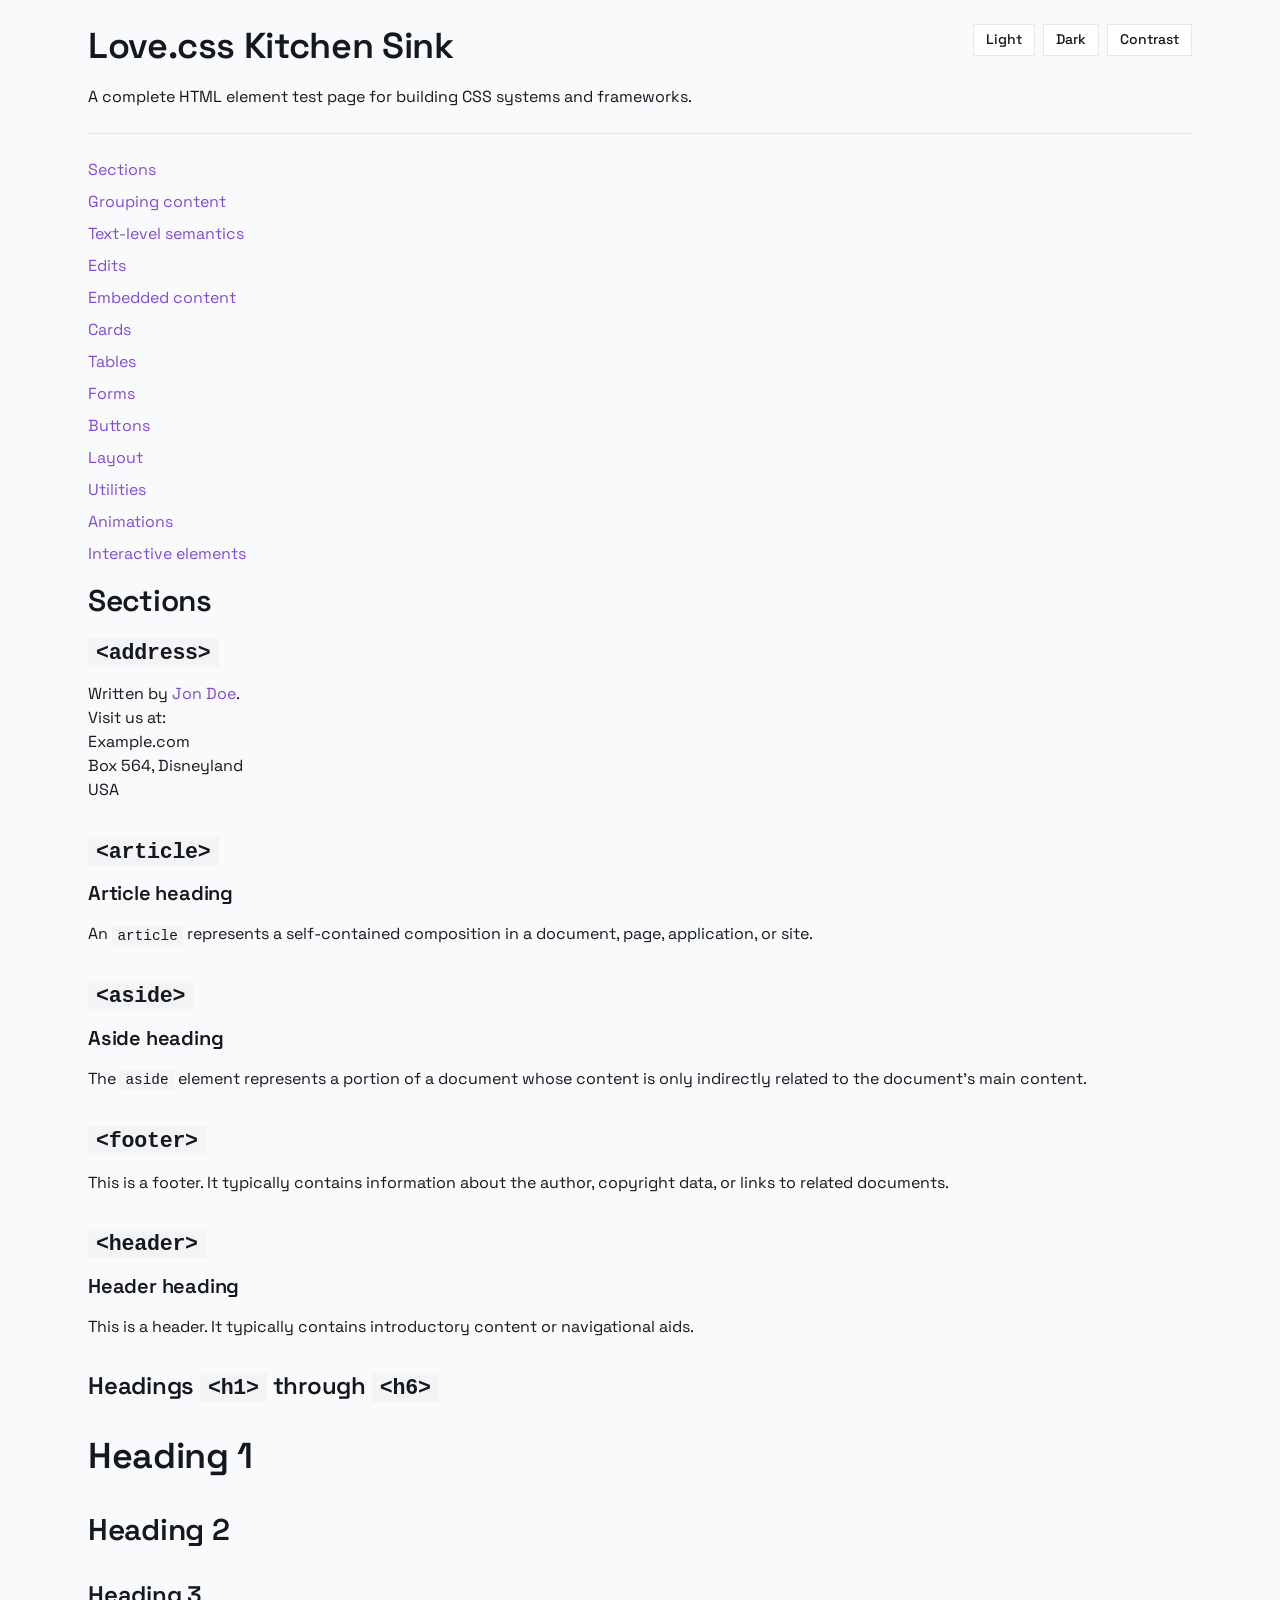
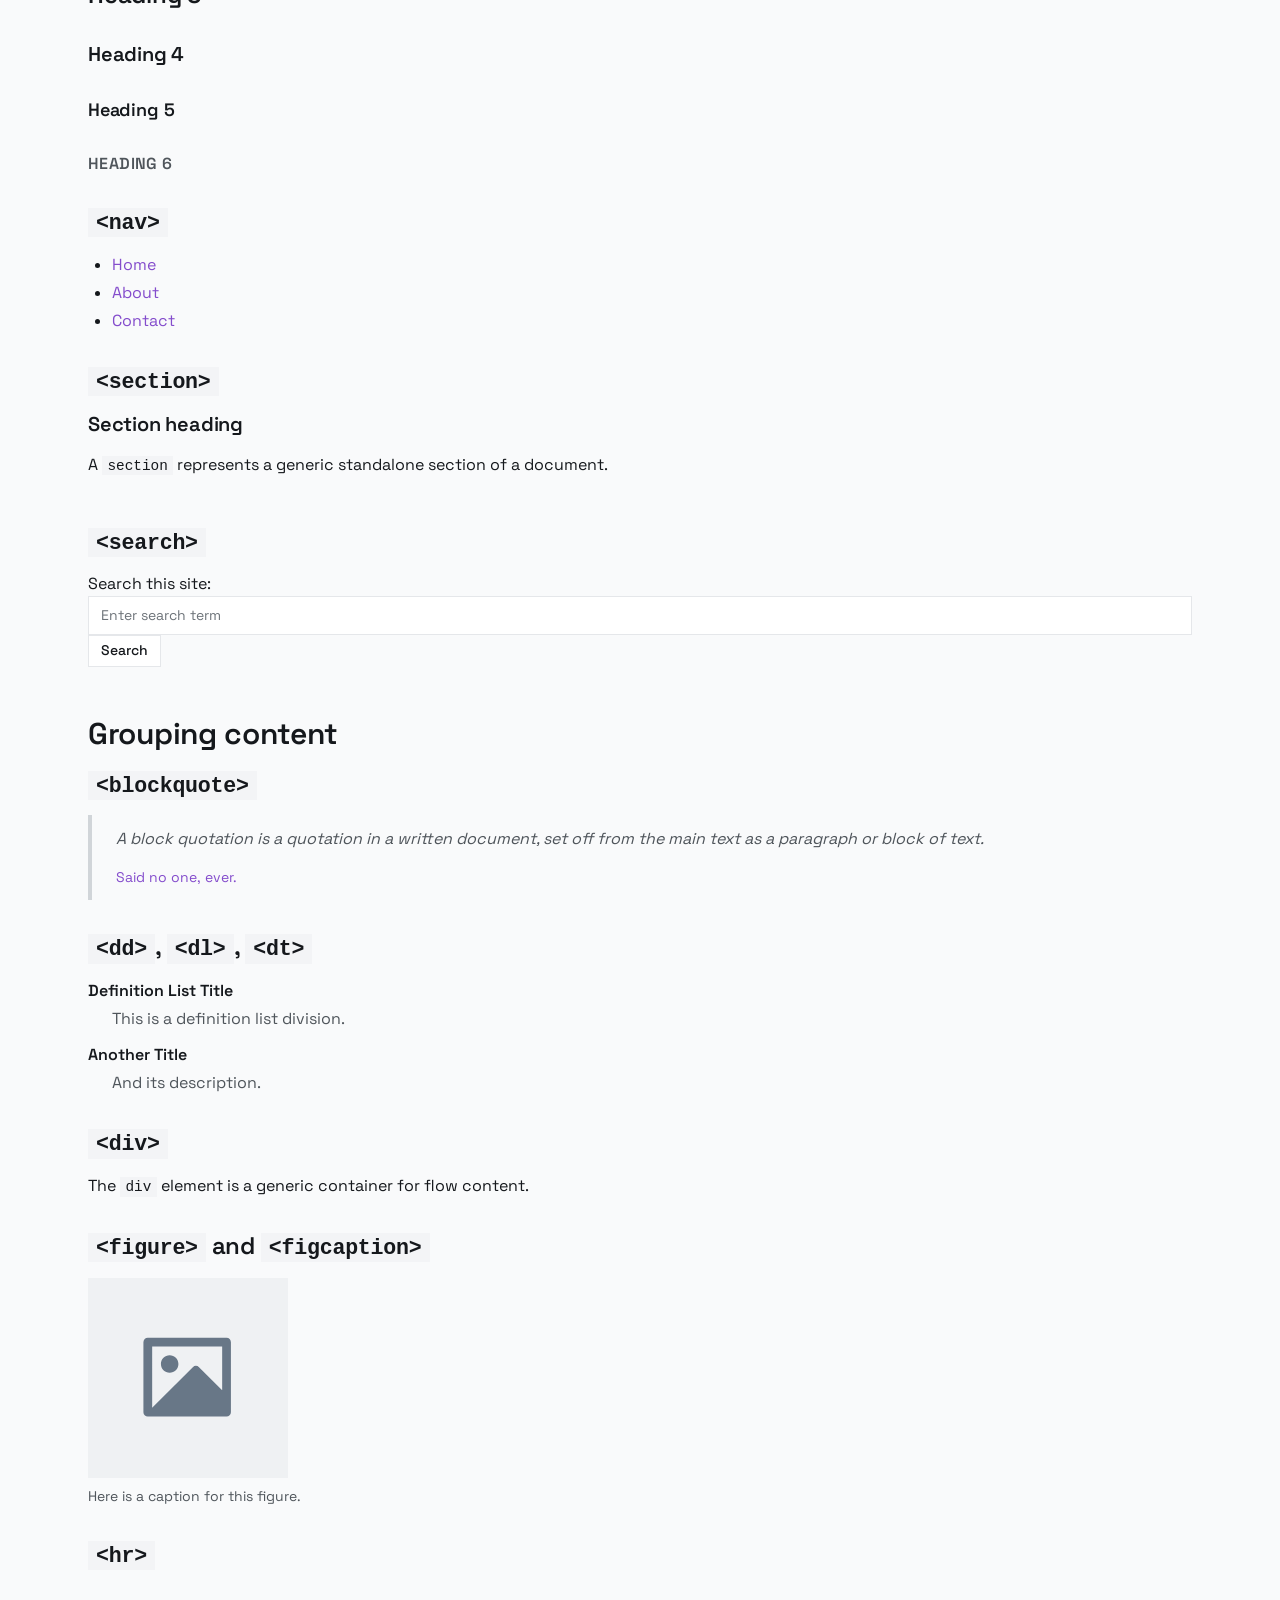
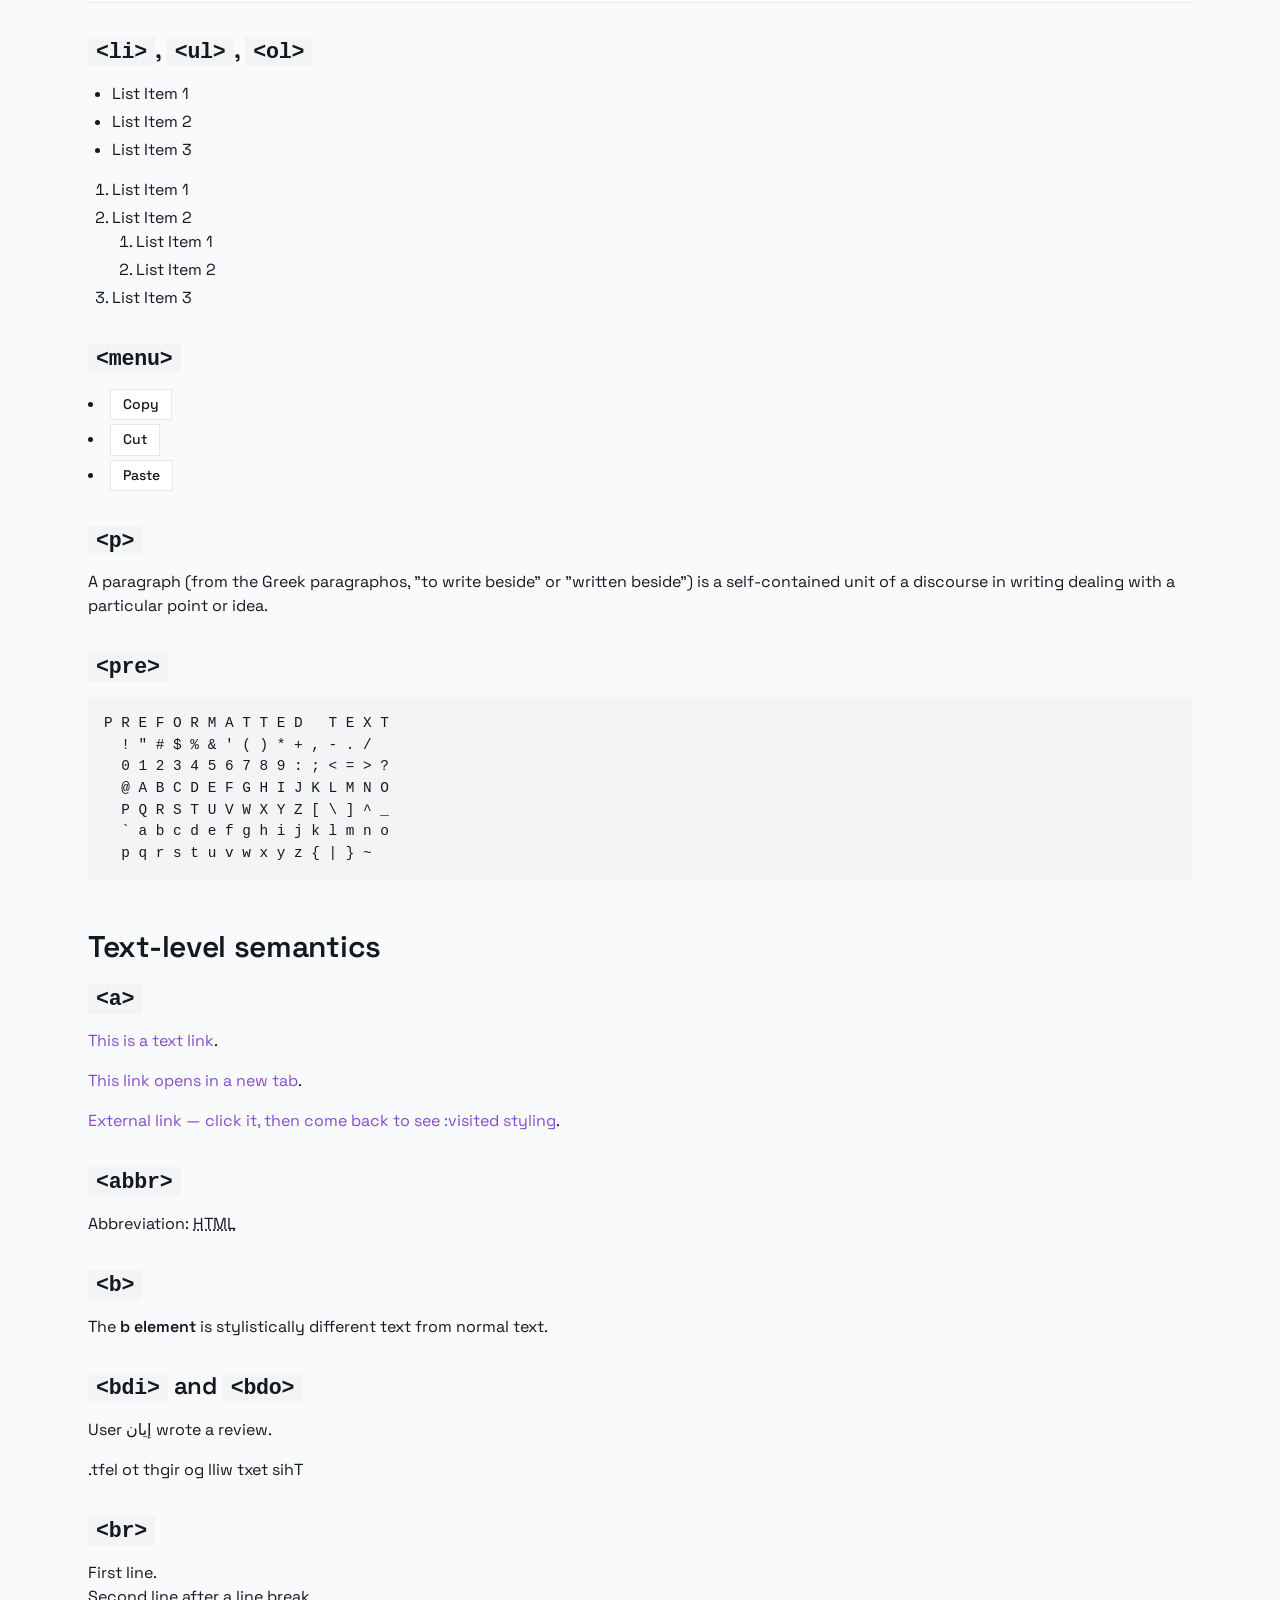
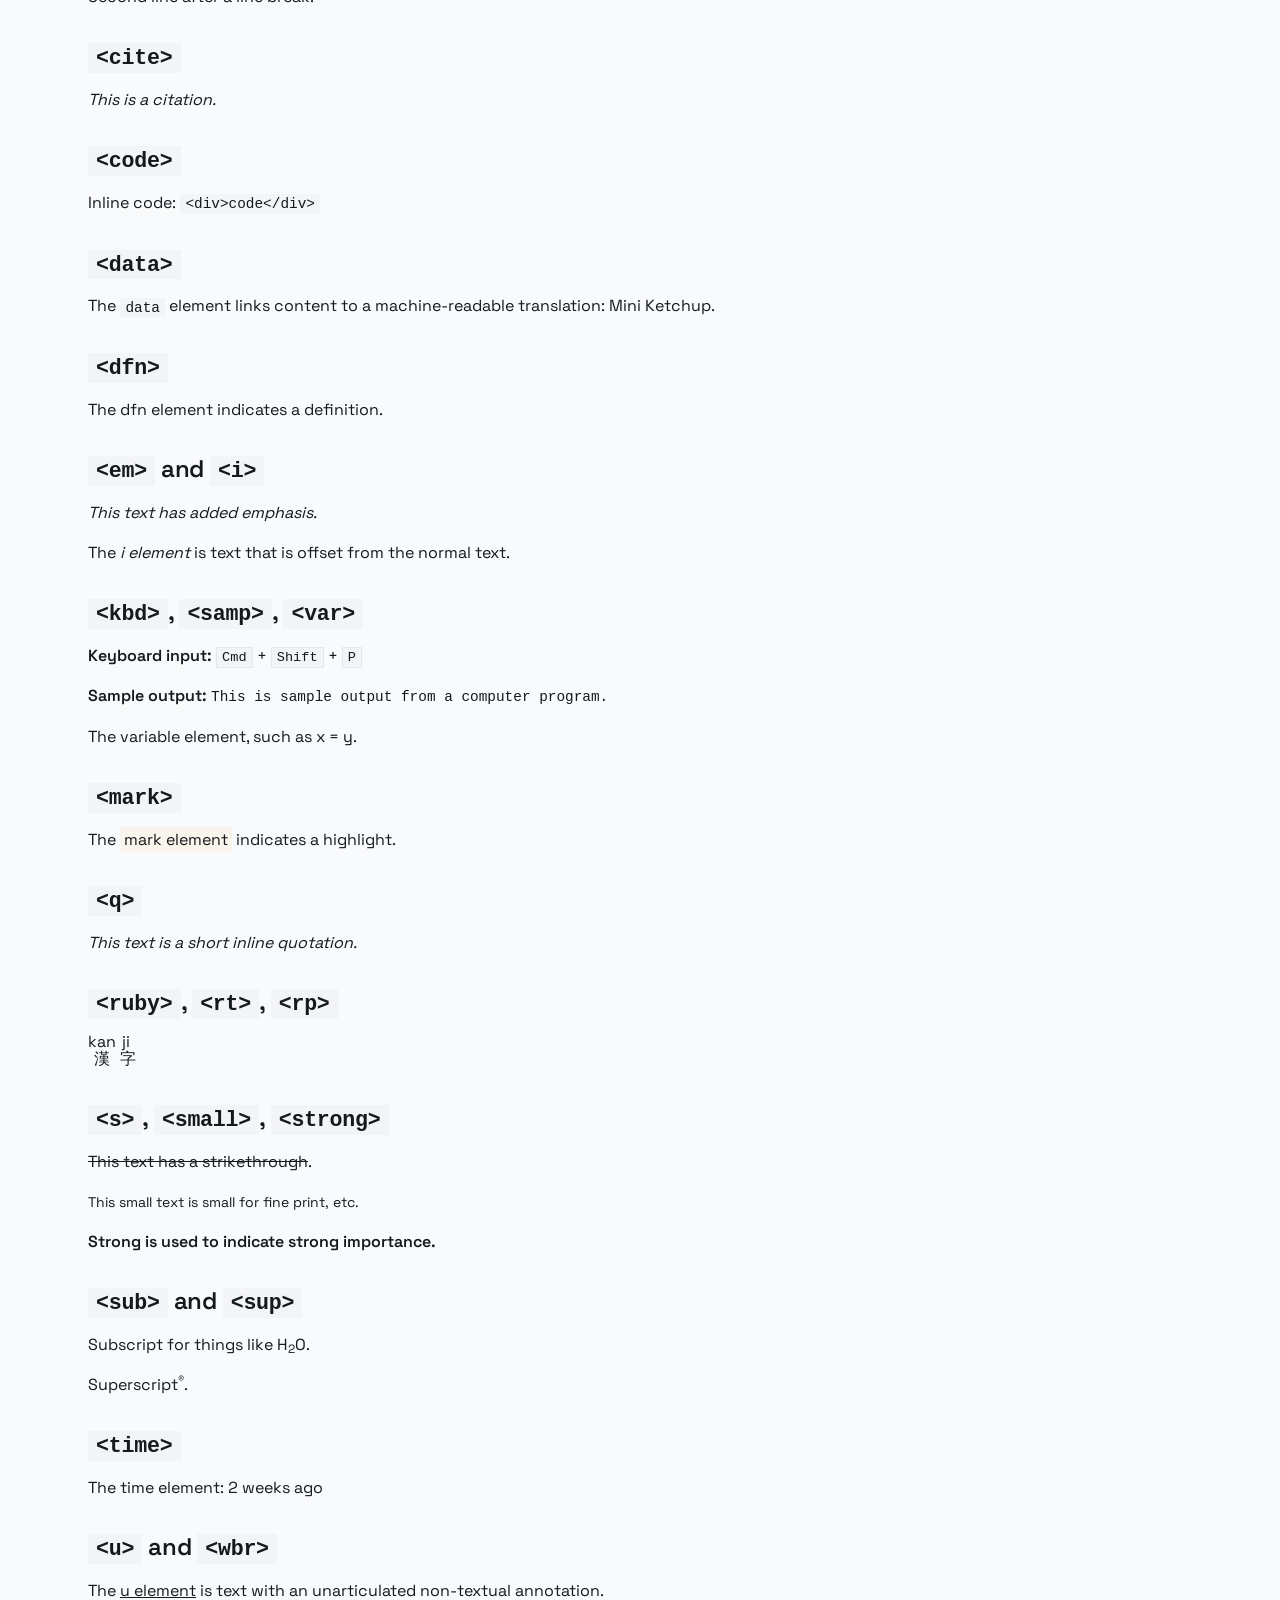
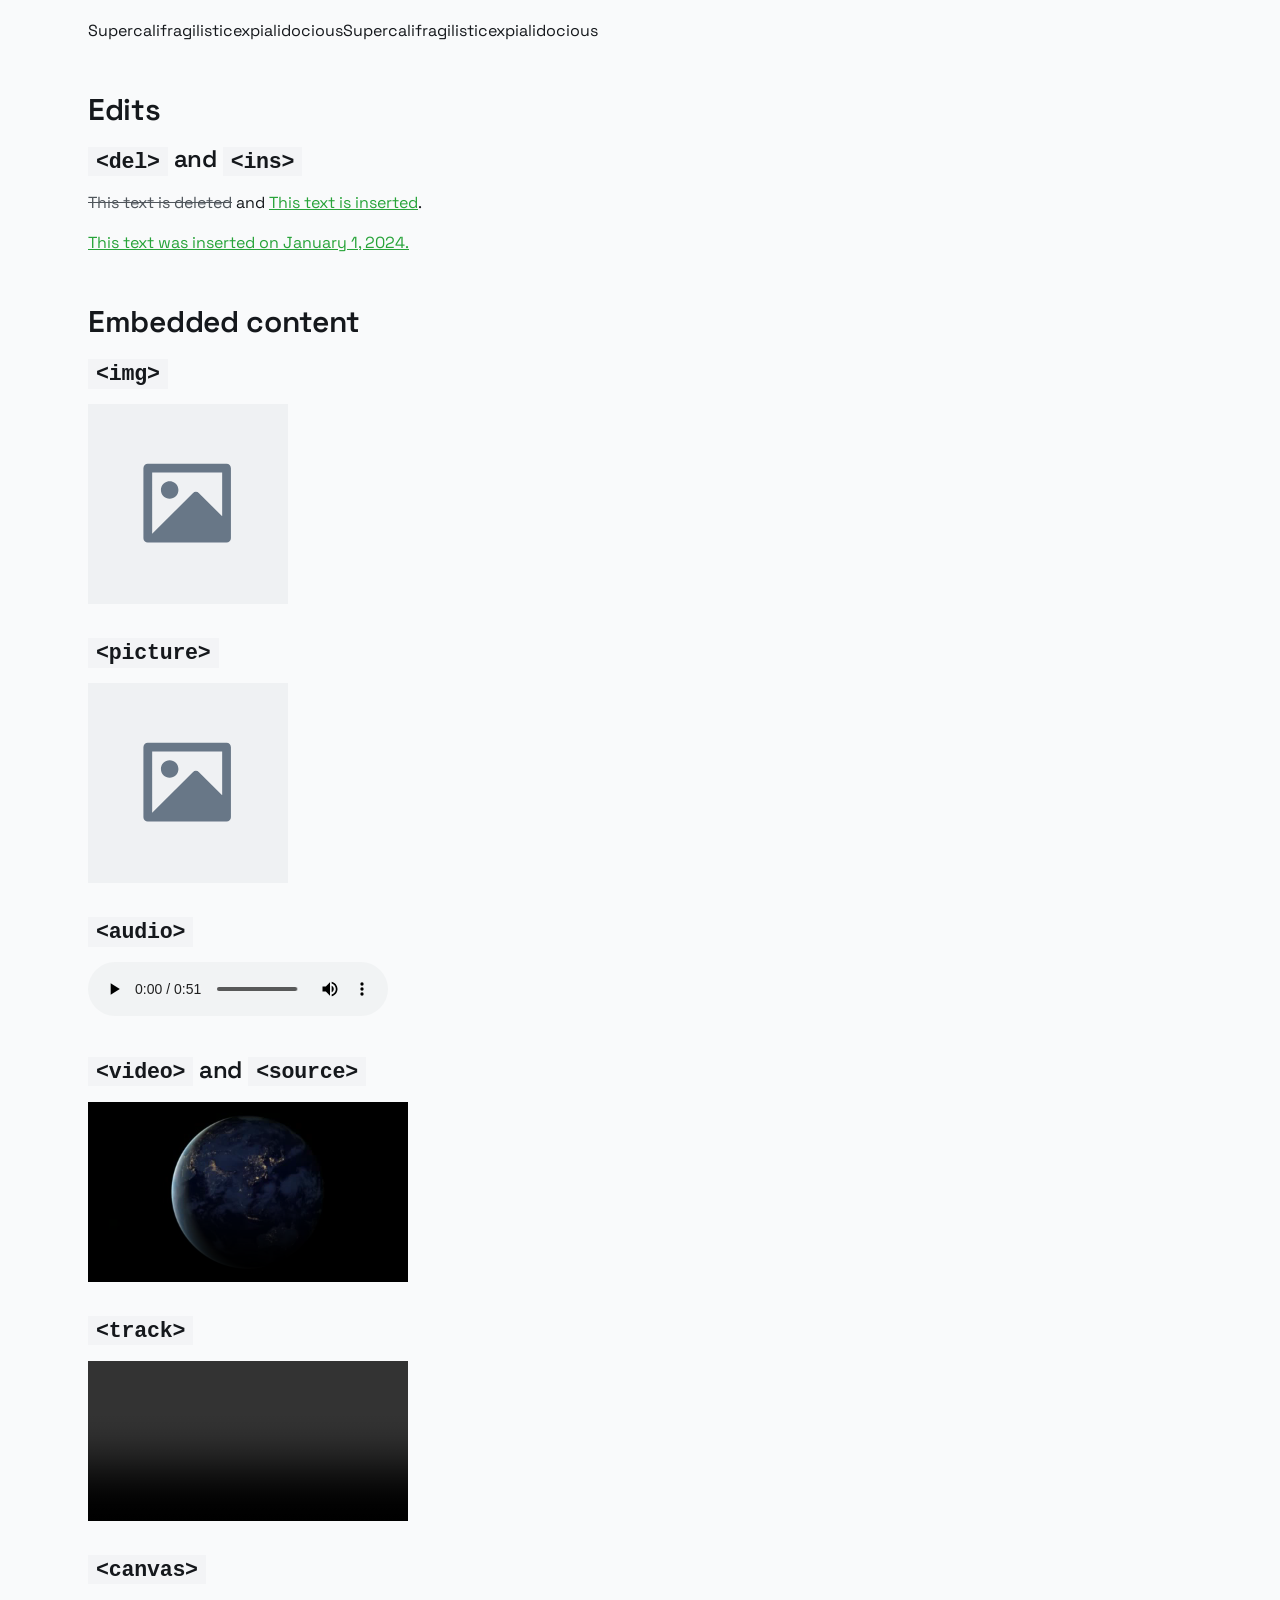
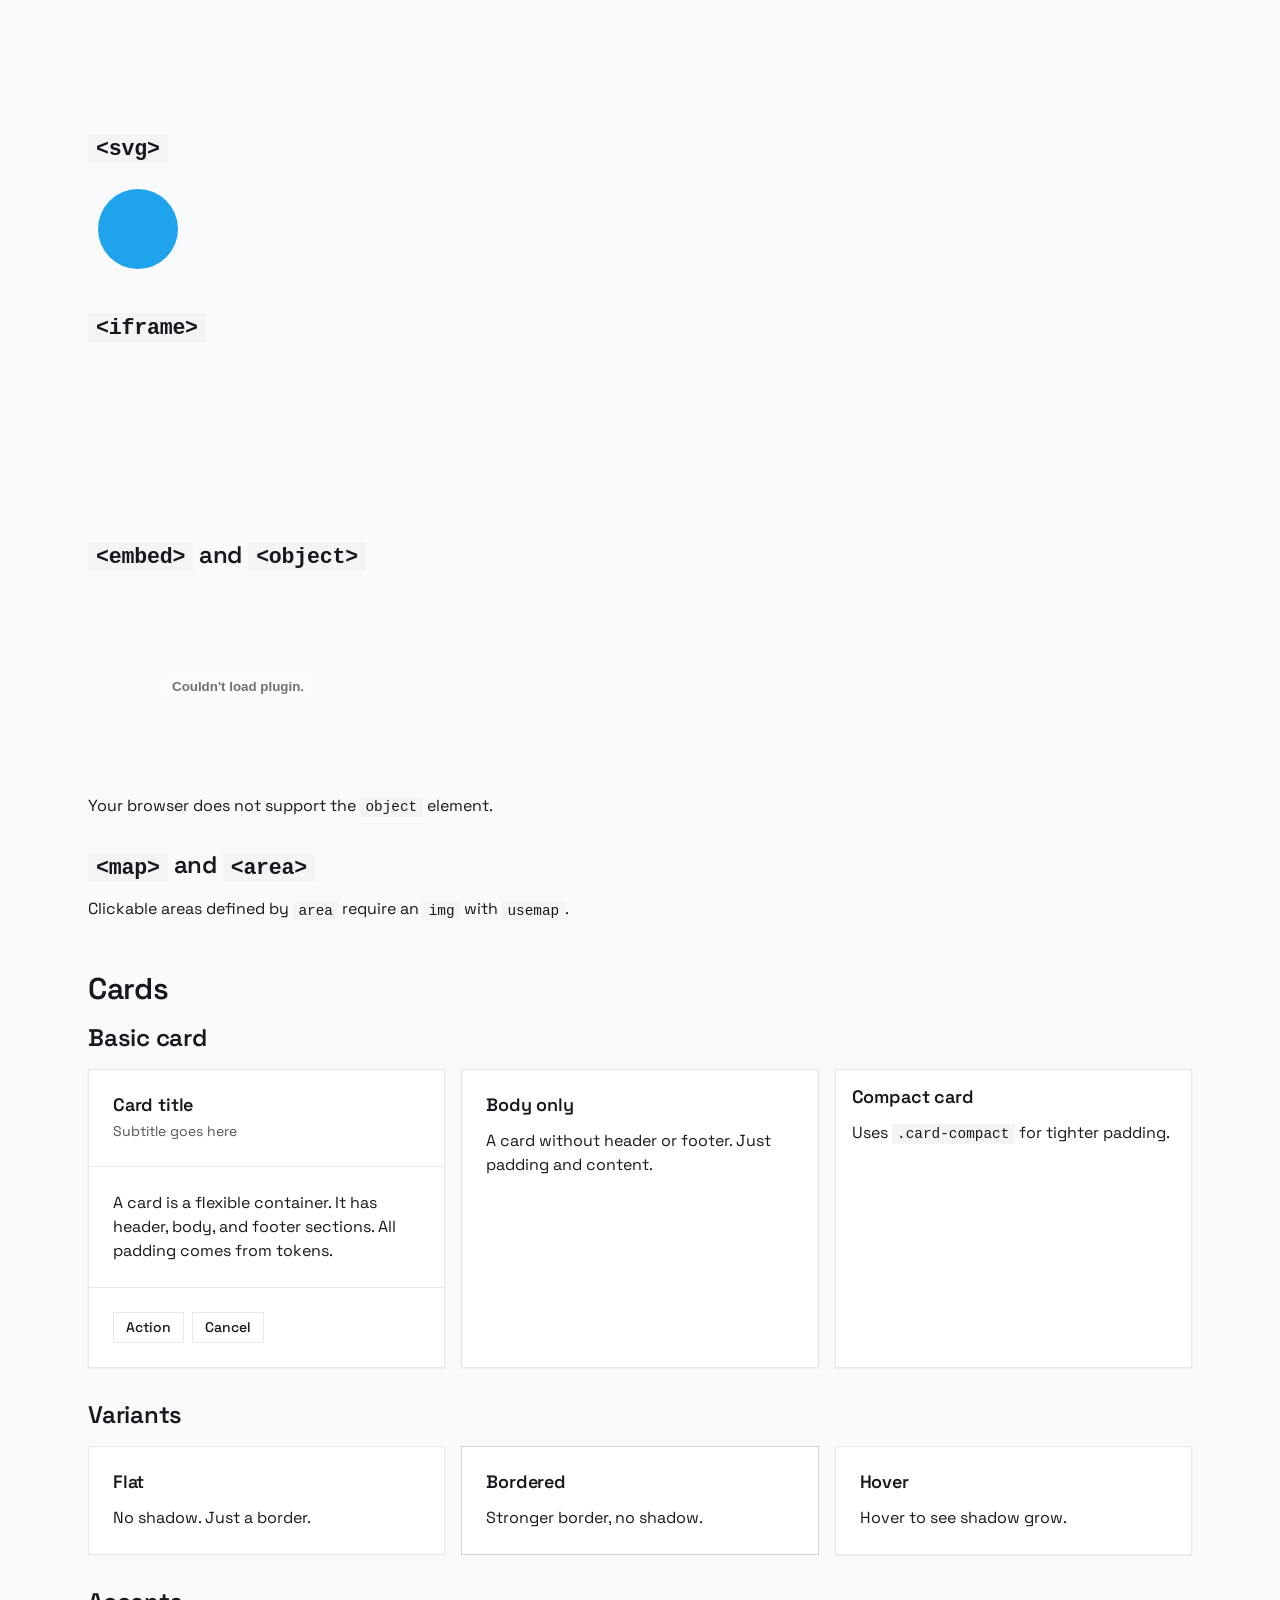
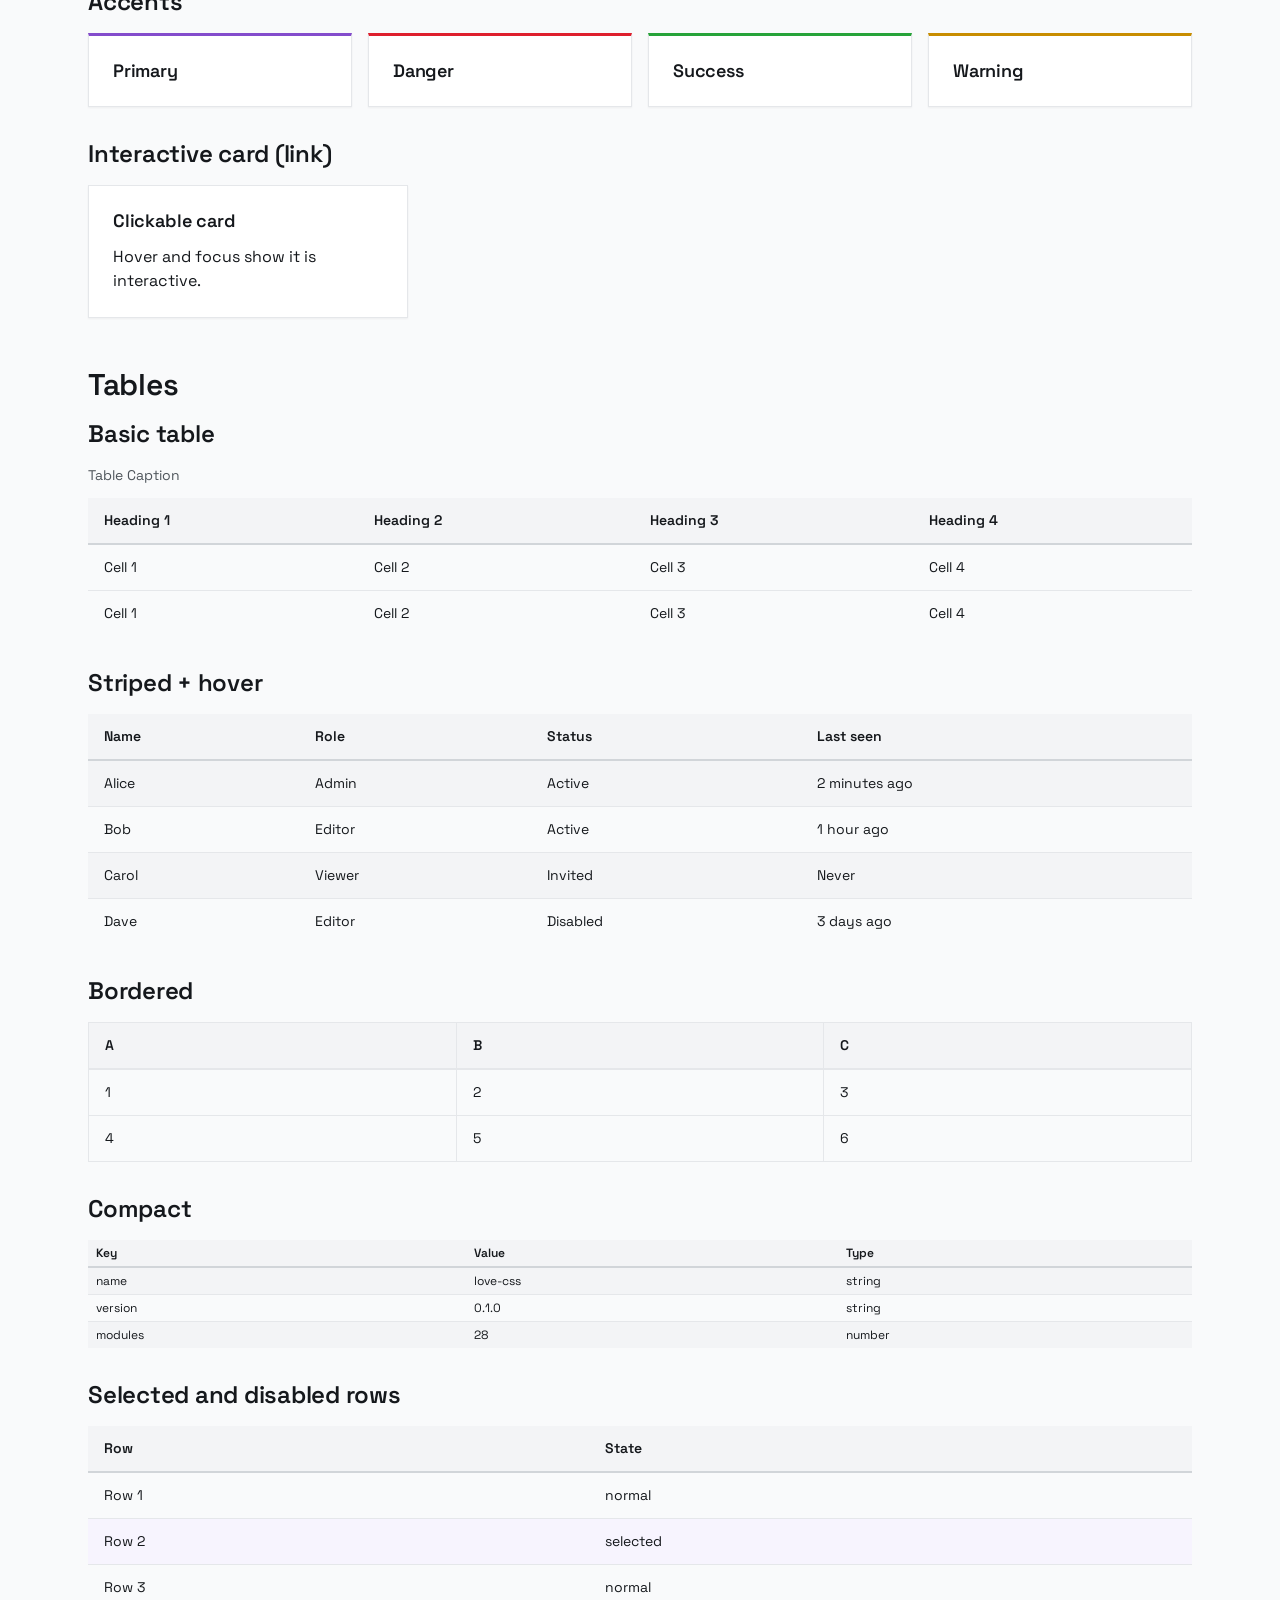
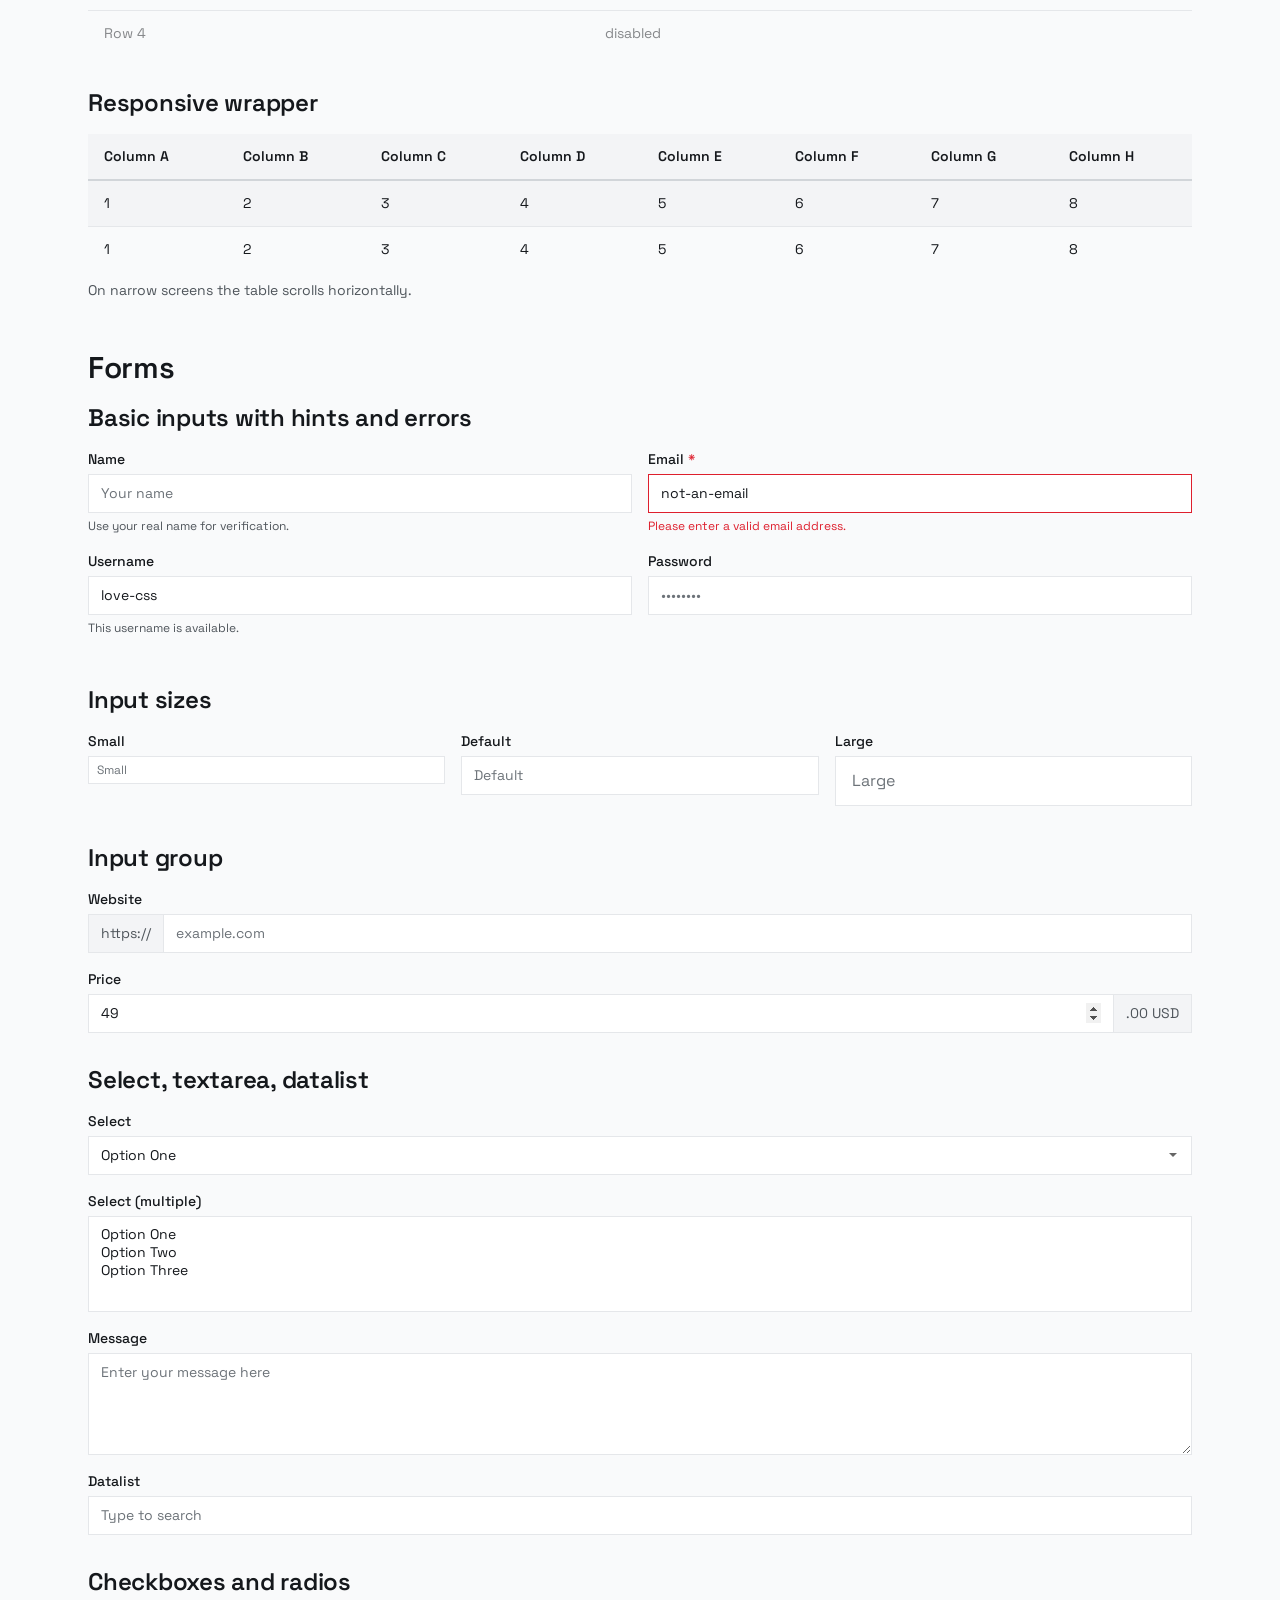
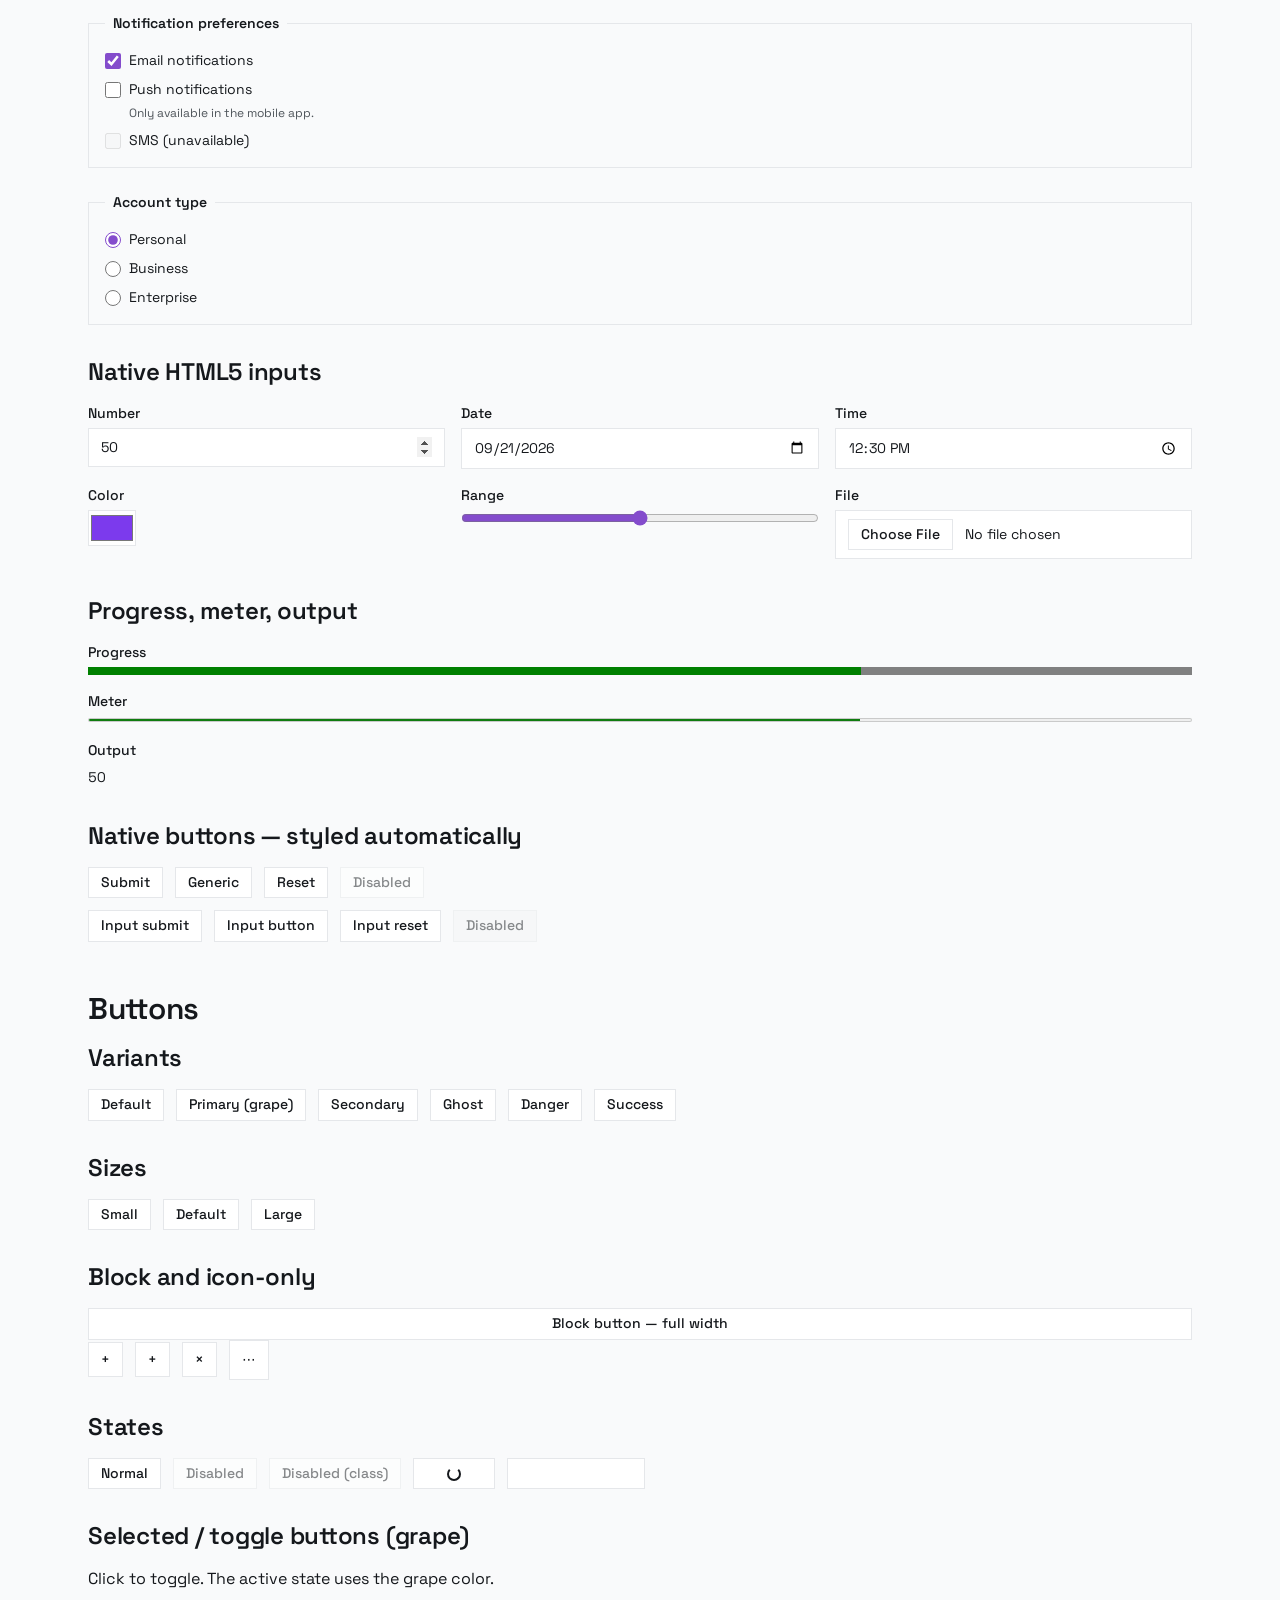
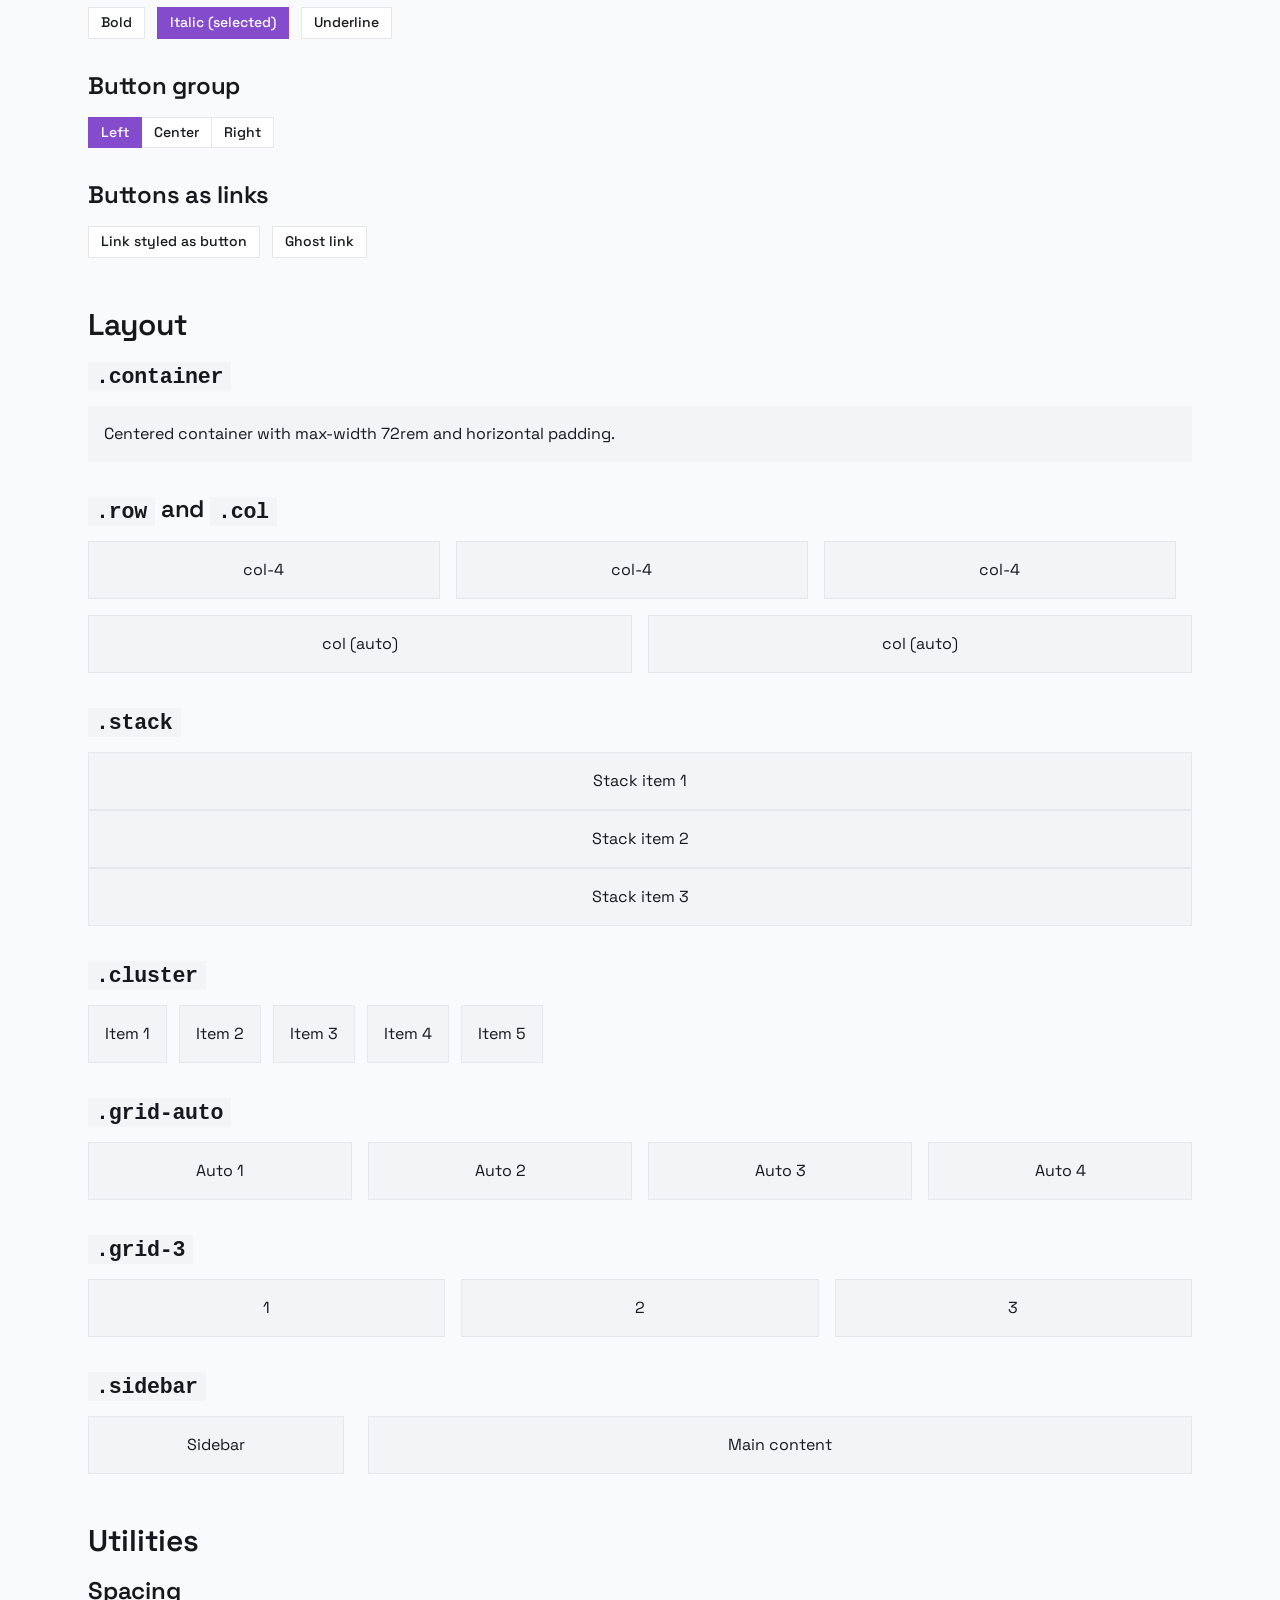
==== commit 776106bb: "add new module love-css" ====
--- a/index.html
+++ b/index.html
@@ -11,9 +11,16 @@
   <link rel="stylesheet" href="css/love.tokens.css">
   <link rel="stylesheet" href="css/love.base.css">
   <link rel="stylesheet" href="css/love.themes.css">
+  <link rel="stylesheet" href="css/love.button.css">
+  <link rel="stylesheet" href="css/love.card.css">
+  <link rel="stylesheet" href="css/love.form.css">
+  <link rel="stylesheet" href="css/love.table.css">
+  <link rel="stylesheet" href="css/love.layout.css">
+  <link rel="stylesheet" href="css/love.utilities.css">
+  <link rel="stylesheet" href="css/love.animations.css">
+  <link rel="stylesheet" href="css/love.overrides.css">
 
   <style>
-    /* Kitchen sink layout — test-only styles, not part of Love.css */
     body {
       max-width: 72rem;
       margin: 0 auto;
@@ -33,27 +40,6 @@
       gap: var(--love-space-2);
       flex-shrink: 0;
     }
-    .ks-theme-switcher button {
-      padding: var(--love-space-2) var(--love-space-3);
-      font-family: var(--love-font-sans);
-      font-size: var(--love-font-size-sm);
-      font-weight: var(--love-font-weight-medium);
-      color: var(--love-text);
-      background: var(--love-bg-elevated);
-      border: 1px solid var(--love-border);
-      border-radius: var(--love-radius-none);
-      cursor: pointer;
-      transition: var(--love-btn-transition);
-    }
-    .ks-theme-switcher button:hover {
-      background: var(--love-bg-subtle);
-      border-color: var(--love-border-strong);
-    }
-    .ks-theme-switcher button[aria-pressed="true"] {
-      background: var(--love-primary);
-      color: var(--love-text-inverse);
-      border-color: var(--love-primary);
-    }
     .ks-nav ul {
       list-style: none;
       padding-left: 0;
@@ -61,22 +47,17 @@
     .ks-nav > ul > li {
       margin-bottom: var(--love-space-2);
     }
-    .ks-nav a {
-      color: var(--love-link);
-      text-decoration: var(--love-link-decoration);
-    }
-    .ks-nav a:hover {
-      color: var(--love-link-hover);
-      text-decoration: var(--love-link-decoration-hover);
-    }
-    .ks-nav a:visited {
-      color: var(--love-link-visited);
-    }
     section {
       margin-bottom: var(--love-space-12);
     }
     article {
       margin-bottom: var(--love-space-8);
+    }
+    .ks-box {
+      padding: var(--love-space-4);
+      background: var(--love-bg-subtle);
+      border: 1px solid var(--love-border);
+      text-align: center;
     }
     footer[role="contentinfo"] {
       padding-top: var(--love-space-6);
@@ -92,12 +73,12 @@
   <header class="ks-header">
     <div>
       <h1>Love.css Kitchen Sink</h1>
-      <p>A complete HTML element test page for building CSS systems and frameworks. Every element is present, unstyled, ready for your CSS.</p>
+      <p>A complete HTML element test page for building CSS systems and frameworks.</p>
     </div>
     <div class="ks-theme-switcher" role="group" aria-label="Theme switcher">
-      <button type="button" data-theme="light" aria-pressed="false">Light</button>
-      <button type="button" data-theme="dark" aria-pressed="false">Dark</button>
-      <button type="button" data-theme="high-contrast" aria-pressed="false">Contrast</button>
+      <button type="button" class="btn btn-ghost btn-sm" data-theme="light" aria-pressed="false">Light</button>
+      <button type="button" class="btn btn-ghost btn-sm" data-theme="dark" aria-pressed="false">Dark</button>
+      <button type="button" class="btn btn-ghost btn-sm" data-theme="high-contrast" aria-pressed="false">Contrast</button>
     </div>
   </header>
 
@@ -108,8 +89,13 @@
       <li><a href="#text-level-semantics">Text-level semantics</a></li>
       <li><a href="#edits">Edits</a></li>
       <li><a href="#embedded-content">Embedded content</a></li>
-      <li><a href="#tabular-data">Tabular data</a></li>
+      <li><a href="#cards">Cards</a></li>
+      <li><a href="#tables">Tables</a></li>
       <li><a href="#forms">Forms</a></li>
+      <li><a href="#buttons">Buttons</a></li>
+      <li><a href="#layout">Layout</a></li>
+      <li><a href="#utilities">Utilities</a></li>
+      <li><a href="#animations">Animations</a></li>
       <li><a href="#interactive-elements">Interactive elements</a></li>
     </ul>
   </nav>
@@ -134,7 +120,7 @@
         <h3><code>&lt;article&gt;</code></h3>
         <article>
           <h4>Article heading</h4>
-          <p>An <code>article</code> represents a self-contained composition in a document, page, application, or site, which is intended to be independently distributable or reusable.</p>
+          <p>An <code>article</code> represents a self-contained composition in a document, page, application, or site.</p>
         </article>
       </article>
 
@@ -226,7 +212,7 @@
       <article>
         <h3><code>&lt;div&gt;</code></h3>
         <div>
-          <p>The <code>div</code> element is a generic container for flow content. It has no effect on the content or layout until styled using CSS.</p>
+          <p>The <code>div</code> element is a generic container for flow content.</p>
         </div>
       </article>
 
@@ -306,7 +292,7 @@
 
       <article>
         <h3><code>&lt;b&gt;</code></h3>
-        <p>The <b>b element</b> is stylistically different text from normal text, without any special importance.</p>
+        <p>The <b>b element</b> is stylistically different text from normal text.</p>
       </article>
 
       <article>
@@ -400,7 +386,6 @@
 
     <section id="edits">
       <h2>Edits</h2>
-
       <article>
         <h3><code>&lt;del&gt;</code> and <code>&lt;ins&gt;</code></h3>
         <p><del>This text is deleted</del> and <ins>This text is inserted</ins>.</p>
@@ -488,59 +473,267 @@
       </article>
     </section>
 
-    <section id="tabular-data">
-      <h2>Tabular data</h2>
-
-      <article>
-        <h3><code>&lt;table&gt;</code></h3>
-        <table>
+    <section id="cards">
+      <h2>Cards</h2>
+
+      <article>
+        <h3>Basic card</h3>
+        <div class="grid-3">
+          <div class="card">
+            <div class="card-header">
+              <h4 class="card-title">Card title</h4>
+              <p class="card-subtitle">Subtitle goes here</p>
+            </div>
+            <div class="card-body">
+              <p class="card-text">A card is a flexible container. It has header, body, and footer sections. All padding comes from tokens.</p>
+            </div>
+            <div class="card-footer">
+              <div class="card-actions">
+                <button type="button" class="btn btn-primary">Action</button>
+                <button type="button" class="btn btn-ghost">Cancel</button>
+              </div>
+            </div>
+          </div>
+
+          <div class="card">
+            <div class="card-body">
+              <h4 class="card-title">Body only</h4>
+              <p class="card-text">A card without header or footer. Just padding and content.</p>
+            </div>
+          </div>
+
+          <div class="card card-compact">
+            <div class="card-body">
+              <h4 class="card-title">Compact card</h4>
+              <p class="card-text">Uses <code>.card-compact</code> for tighter padding.</p>
+            </div>
+          </div>
+        </div>
+      </article>
+
+      <article>
+        <h3>Variants</h3>
+        <div class="grid-3">
+          <div class="card card-flat">
+            <div class="card-body">
+              <h4 class="card-title">Flat</h4>
+              <p class="card-text">No shadow. Just a border.</p>
+            </div>
+          </div>
+
+          <div class="card card-bordered">
+            <div class="card-body">
+              <h4 class="card-title">Bordered</h4>
+              <p class="card-text">Stronger border, no shadow.</p>
+            </div>
+          </div>
+
+          <div class="card card-hover">
+            <div class="card-body">
+              <h4 class="card-title">Hover</h4>
+              <p class="card-text">Hover to see shadow grow.</p>
+            </div>
+          </div>
+        </div>
+      </article>
+
+      <article>
+        <h3>Accents</h3>
+        <div class="grid-4">
+          <div class="card card-accent">
+            <div class="card-body">
+              <h4 class="card-title">Primary</h4>
+            </div>
+          </div>
+          <div class="card card-accent-danger">
+            <div class="card-body">
+              <h4 class="card-title">Danger</h4>
+            </div>
+          </div>
+          <div class="card card-accent-success">
+            <div class="card-body">
+              <h4 class="card-title">Success</h4>
+            </div>
+          </div>
+          <div class="card card-accent-warning">
+            <div class="card-body">
+              <h4 class="card-title">Warning</h4>
+            </div>
+          </div>
+        </div>
+      </article>
+
+      <article>
+        <h3>Interactive card (link)</h3>
+        <a href="#!" class="card card-interactive" style="max-width: 20rem; display: block;">
+          <div class="card-body">
+            <h4 class="card-title">Clickable card</h4>
+            <p class="card-text">Hover and focus show it is interactive.</p>
+          </div>
+        </a>
+      </article>
+    </section>
+
+    <section id="tables">
+      <h2>Tables</h2>
+
+      <article>
+        <h3>Basic table</h3>
+        <table class="table">
           <caption>Table Caption</caption>
-          <colgroup>
-            <col span="2">
-            <col span="3">
-          </colgroup>
           <thead>
             <tr>
-              <th>Table Heading 1</th>
-              <th>Table Heading 2</th>
-              <th>Table Heading 3</th>
-              <th>Table Heading 4</th>
-              <th>Table Heading 5</th>
+              <th>Heading 1</th>
+              <th>Heading 2</th>
+              <th>Heading 3</th>
+              <th>Heading 4</th>
             </tr>
           </thead>
           <tbody>
             <tr>
-              <td>Table Cell 1</td>
-              <td>Table Cell 2</td>
-              <td>Table Cell 3</td>
-              <td>Table Cell 4</td>
-              <td>Table Cell 5</td>
+              <td>Cell 1</td>
+              <td>Cell 2</td>
+              <td>Cell 3</td>
+              <td>Cell 4</td>
             </tr>
             <tr>
-              <td>Table Cell 1</td>
-              <td>Table Cell 2</td>
-              <td>Table Cell 3</td>
-              <td>Table Cell 4</td>
-              <td>Table Cell 5</td>
+              <td>Cell 1</td>
+              <td>Cell 2</td>
+              <td>Cell 3</td>
+              <td>Cell 4</td>
+            </tr>
+          </tbody>
+        </table>
+      </article>
+
+      <article>
+        <h3>Striped + hover</h3>
+        <table class="table table-striped table-hover">
+          <thead>
+            <tr>
+              <th>Name</th>
+              <th>Role</th>
+              <th>Status</th>
+              <th>Last seen</th>
+            </tr>
+          </thead>
+          <tbody>
+            <tr>
+              <td>Alice</td>
+              <td>Admin</td>
+              <td>Active</td>
+              <td>2 minutes ago</td>
             </tr>
             <tr>
-              <td>Table Cell 1</td>
-              <td>Table Cell 2</td>
-              <td>Table Cell 3</td>
-              <td>Table Cell 4</td>
-              <td>Table Cell 5</td>
+              <td>Bob</td>
+              <td>Editor</td>
+              <td>Active</td>
+              <td>1 hour ago</td>
+            </tr>
+            <tr>
+              <td>Carol</td>
+              <td>Viewer</td>
+              <td>Invited</td>
+              <td>Never</td>
+            </tr>
+            <tr>
+              <td>Dave</td>
+              <td>Editor</td>
+              <td>Disabled</td>
+              <td>3 days ago</td>
             </tr>
           </tbody>
-          <tfoot>
+        </table>
+      </article>
+
+      <article>
+        <h3>Bordered</h3>
+        <table class="table table-bordered">
+          <thead>
             <tr>
-              <th>Table Footer 1</th>
-              <th>Table Footer 2</th>
-              <th>Table Footer 3</th>
-              <th>Table Footer 4</th>
-              <th>Table Footer 5</th>
+              <th>A</th>
+              <th>B</th>
+              <th>C</th>
             </tr>
-          </tfoot>
+          </thead>
+          <tbody>
+            <tr>
+              <td>1</td>
+              <td>2</td>
+              <td>3</td>
+            </tr>
+            <tr>
+              <td>4</td>
+              <td>5</td>
+              <td>6</td>
+            </tr>
+          </tbody>
         </table>
+      </article>
+
+      <article>
+        <h3>Compact</h3>
+        <table class="table table-compact table-striped">
+          <thead>
+            <tr>
+              <th>Key</th>
+              <th>Value</th>
+              <th>Type</th>
+            </tr>
+          </thead>
+          <tbody>
+            <tr><td>name</td><td>love-css</td><td>string</td></tr>
+            <tr><td>version</td><td>0.1.0</td><td>string</td></tr>
+            <tr><td>modules</td><td>28</td><td>number</td></tr>
+          </tbody>
+        </table>
+      </article>
+
+      <article>
+        <h3>Selected and disabled rows</h3>
+        <table class="table table-hover">
+          <thead>
+            <tr>
+              <th>Row</th>
+              <th>State</th>
+            </tr>
+          </thead>
+          <tbody>
+            <tr><td>Row 1</td><td>normal</td></tr>
+            <tr class="is-selected"><td>Row 2</td><td>selected</td></tr>
+            <tr><td>Row 3</td><td>normal</td></tr>
+            <tr class="is-disabled"><td>Row 4</td><td>disabled</td></tr>
+          </tbody>
+        </table>
+      </article>
+
+      <article>
+        <h3>Responsive wrapper</h3>
+        <div class="table-responsive">
+          <table class="table table-striped">
+            <thead>
+              <tr>
+                <th>Column A</th>
+                <th>Column B</th>
+                <th>Column C</th>
+                <th>Column D</th>
+                <th>Column E</th>
+                <th>Column F</th>
+                <th>Column G</th>
+                <th>Column H</th>
+              </tr>
+            </thead>
+            <tbody>
+              <tr>
+                <td>1</td><td>2</td><td>3</td><td>4</td><td>5</td><td>6</td><td>7</td><td>8</td>
+              </tr>
+              <tr>
+                <td>1</td><td>2</td><td>3</td><td>4</td><td>5</td><td>6</td><td>7</td><td>8</td>
+              </tr>
+            </tbody>
+          </table>
+        </div>
+        <p class="text-muted text-sm mt-2">On narrow screens the table scrolls horizontally.</p>
       </article>
     </section>
 
@@ -548,98 +741,75 @@
       <h2>Forms</h2>
 
       <form>
-        <fieldset>
-          <legend>Input types</legend>
-
-          <p>
-            <label for="input-text">Text</label>
-            <input type="text" id="input-text" name="text" placeholder="Text input">
-          </p>
-          <p>
-            <label for="input-password">Password</label>
-            <input type="password" id="input-password" name="password" placeholder="Password">
-          </p>
-          <p>
-            <label for="input-email">Email</label>
-            <input type="email" id="input-email" name="email" placeholder="name@example.com">
-          </p>
-          <p>
-            <label for="input-url">URL</label>
-            <input type="url" id="input-url" name="url" placeholder="https://example.com">
-          </p>
-          <p>
-            <label for="input-tel">Telephone</label>
-            <input type="tel" id="input-tel" name="tel" placeholder="(999) 999-9999">
-          </p>
-          <p>
-            <label for="input-search">Search</label>
-            <input type="search" id="input-search" name="search" placeholder="Search term">
-          </p>
-          <p>
-            <label for="input-number">Number</label>
-            <input type="number" id="input-number" name="number" min="0" max="100" value="50">
-          </p>
-          <p>
-            <label for="input-range">Range</label>
-            <input type="range" id="input-range" name="range" min="0" max="100" value="50">
-          </p>
-          <p>
-            <label for="input-date">Date</label>
-            <input type="date" id="input-date" name="date" value="2026-09-21">
-          </p>
-          <p>
-            <label for="input-time">Time</label>
-            <input type="time" id="input-time" name="time" value="12:30">
-          </p>
-          <p>
-            <label for="input-datetime-local">Datetime local</label>
-            <input type="datetime-local" id="input-datetime-local" name="datetime-local" value="2026-09-21T12:30">
-          </p>
-          <p>
-            <label for="input-month">Month</label>
-            <input type="month" id="input-month" name="month" value="2026-09">
-          </p>
-          <p>
-            <label for="input-week">Week</label>
-            <input type="week" id="input-week" name="week" value="2026-W38">
-          </p>
-          <p>
-            <label for="input-color">Color</label>
-            <input type="color" id="input-color" name="color" value="#1fa3ec">
-          </p>
-          <p>
-            <label for="input-file">File</label>
-            <input type="file" id="input-file" name="file">
-          </p>
-          <p>
-            <label for="input-file-multiple">File (multiple)</label>
-            <input type="file" id="input-file-multiple" name="files" multiple>
-          </p>
-          <p>
-            <label for="input-checkbox">Checkbox</label>
-            <input type="checkbox" id="input-checkbox" name="checkbox" checked>
-          </p>
-          <p>
-            <label for="input-radio">Radio</label>
-            <input type="radio" id="input-radio" name="radio" checked>
-          </p>
-          <p>
-            <label for="input-datalist">Datalist</label>
-            <input type="text" id="input-datalist" name="datalist" list="example-list">
-            <datalist id="example-list">
-              <option value="Example #1">
-              <option value="Example #2">
-              <option value="Example #3">
-            </datalist>
-          </p>
-        </fieldset>
-
-        <fieldset>
-          <legend>Other form elements</legend>
-
-          <p>
-            <label for="select-single">Select (single)</label>
-            <select id="select-single" name="select">
+        <article>
+          <h3>Basic inputs with hints and errors</h3>
+          <div class="form-row form-row-2">
+            <div class="form-group">
+              <label class="form-label" for="f-name">Name</label>
+              <input class="form-input" type="text" id="f-name" name="name" placeholder="Your name">
+              <span class="form-hint">Use your real name for verification.</span>
+            </div>
+            <div class="form-group">
+              <label class="form-label form-label-required" for="f-email">Email</label>
+              <input class="form-input is-error" type="email" id="f-email" name="email" value="not-an-email">
+              <span class="form-error">Please enter a valid email address.</span>
+            </div>
+          </div>
+
+          <div class="form-row form-row-2">
+            <div class="form-group">
+              <label class="form-label" for="f-username">Username</label>
+              <input class="form-input is-success" type="text" id="f-username" name="username" value="love-css">
+              <span class="form-hint">This username is available.</span>
+            </div>
+            <div class="form-group">
+              <label class="form-label" for="f-password">Password</label>
+              <input class="form-input" type="password" id="f-password" name="password" placeholder="••••••••">
+            </div>
+          </div>
+        </article>
+
+        <article>
+          <h3>Input sizes</h3>
+          <div class="form-row form-row-3">
+            <div class="form-group">
+              <label class="form-label" for="f-sm">Small</label>
+              <input class="form-input form-input-sm" type="text" id="f-sm" placeholder="Small">
+            </div>
+            <div class="form-group">
+              <label class="form-label" for="f-md">Default</label>
+              <input class="form-input" type="text" id="f-md" placeholder="Default">
+            </div>
+            <div class="form-group">
+              <label class="form-label" for="f-lg">Large</label>
+              <input class="form-input form-input-lg" type="text" id="f-lg" placeholder="Large">
+            </div>
+          </div>
+        </article>
+
+        <article>
+          <h3>Input group</h3>
+          <div class="form-group">
+            <label class="form-label" for="f-url">Website</label>
+            <div class="input-group">
+              <span class="input-group-text">https://</span>
+              <input class="form-input" type="text" id="f-url" placeholder="example.com">
+            </div>
+          </div>
+          <div class="form-group">
+            <label class="form-label" for="f-price">Price</label>
+            <div class="input-group">
+              <input class="form-input" type="number" id="f-price" value="49">
+              <span class="input-group-text">.00 USD</span>
+            </div>
+          </div>
+        </article>
+
+        <article>
+          <h3>Select, textarea, datalist</h3>
+          <div class="form-group">
+            <label class="form-label" for="f-select">Select</label>
+            <select id="f-select">
               <optgroup label="Option Group 1">
                 <option>Option One</option>
                 <option>Option Two</option>
@@ -649,56 +819,349 @@
                 <option>Option Four</option>
               </optgroup>
             </select>
-          </p>
-
-          <p>
-            <label for="select-multiple">Select (multiple)</label>
-            <select id="select-multiple" name="select-multiple" multiple>
+          </div>
+
+          <div class="form-group">
+            <label class="form-label" for="f-select-multiple">Select (multiple)</label>
+            <select id="f-select-multiple" multiple>
               <option>Option One</option>
               <option>Option Two</option>
               <option>Option Three</option>
             </select>
-          </p>
-
-          <p>
-            <label for="textarea">Textarea</label>
-            <textarea id="textarea" name="textarea" rows="6" cols="40" placeholder="Enter your message here"></textarea>
-          </p>
-
-          <p>
-            <label for="output">Output</label>
-            <output id="output" name="output">50</output>
-          </p>
-
-          <p>
-            <label for="progress">Progress</label>
-            <progress id="progress" value="70" max="100">70%</progress>
-          </p>
-
-          <p>
-            <label for="meter">Meter</label>
-            <meter id="meter" value="0.7" min="0" max="1">70%</meter>
-          </p>
-        </fieldset>
-
-        <fieldset>
-          <legend>Buttons</legend>
-
-          <p>
-            <button type="submit">Submit button</button>
-            <button type="button">Generic button</button>
-            <button type="reset">Reset button</button>
-            <button type="button" disabled>Disabled button</button>
-          </p>
-
-          <p>
+          </div>
+
+          <div class="form-group">
+            <label class="form-label" for="f-textarea">Message</label>
+            <textarea id="f-textarea" rows="4" placeholder="Enter your message here"></textarea>
+          </div>
+
+          <div class="form-group">
+            <label class="form-label" for="f-datalist">Datalist</label>
+            <input class="form-input" type="text" id="f-datalist" list="example-list" placeholder="Type to search">
+            <datalist id="example-list">
+              <option value="Example #1">
+              <option value="Example #2">
+              <option value="Example #3">
+            </datalist>
+          </div>
+        </article>
+
+        <article>
+          <h3>Checkboxes and radios</h3>
+          <fieldset>
+            <legend>Notification preferences</legend>
+            <div class="form-check">
+              <input type="checkbox" id="f-check1" checked>
+              <label for="f-check1">Email notifications</label>
+            </div>
+            <div class="form-check">
+              <input type="checkbox" id="f-check2">
+              <label for="f-check2">
+                Push notifications
+                <span class="form-check-hint">Only available in the mobile app.</span>
+              </label>
+            </div>
+            <div class="form-check">
+              <input type="checkbox" id="f-check3" disabled>
+              <label for="f-check3">SMS (unavailable)</label>
+            </div>
+          </fieldset>
+
+          <fieldset>
+            <legend>Account type</legend>
+            <div class="form-check">
+              <input type="radio" id="f-radio1" name="acct" checked>
+              <label for="f-radio1">Personal</label>
+            </div>
+            <div class="form-check">
+              <input type="radio" id="f-radio2" name="acct">
+              <label for="f-radio2">Business</label>
+            </div>
+            <div class="form-check">
+              <input type="radio" id="f-radio3" name="acct">
+              <label for="f-radio3">Enterprise</label>
+            </div>
+          </fieldset>
+        </article>
+
+        <article>
+          <h3>Native HTML5 inputs</h3>
+          <div class="form-row form-row-3">
+            <div class="form-group">
+              <label class="form-label" for="f-number">Number</label>
+              <input class="form-input" type="number" id="f-number" min="0" max="100" value="50">
+            </div>
+            <div class="form-group">
+              <label class="form-label" for="f-date">Date</label>
+              <input class="form-input" type="date" id="f-date" value="2026-09-21">
+            </div>
+            <div class="form-group">
+              <label class="form-label" for="f-time">Time</label>
+              <input class="form-input" type="time" id="f-time" value="12:30">
+            </div>
+          </div>
+          <div class="form-row form-row-3">
+            <div class="form-group">
+              <label class="form-label" for="f-color">Color</label>
+              <input type="color" id="f-color" value="#7c3aed">
+            </div>
+            <div class="form-group">
+              <label class="form-label" for="f-range">Range</label>
+              <input type="range" id="f-range" min="0" max="100" value="50">
+            </div>
+            <div class="form-group">
+              <label class="form-label" for="f-file">File</label>
+              <input type="file" id="f-file">
+            </div>
+          </div>
+        </article>
+
+        <article>
+          <h3>Progress, meter, output</h3>
+          <div class="form-group">
+            <label class="form-label" for="f-progress">Progress</label>
+            <progress id="f-progress" value="70" max="100">70%</progress>
+          </div>
+          <div class="form-group">
+            <label class="form-label" for="f-meter">Meter</label>
+            <meter id="f-meter" value="0.7" min="0" max="1">70%</meter>
+          </div>
+          <div class="form-group">
+            <label class="form-label" for="f-output">Output</label>
+            <output id="f-output" for="f-range">50</output>
+          </div>
+        </article>
+
+        <article>
+          <h3>Native buttons — styled automatically</h3>
+          <div class="cluster">
+            <button type="submit">Submit</button>
+            <button type="button">Generic</button>
+            <button type="reset">Reset</button>
+            <button type="button" disabled>Disabled</button>
+          </div>
+          <div class="cluster mt-3">
             <input type="submit" value="Input submit">
             <input type="button" value="Input button">
             <input type="reset" value="Input reset">
-            <input type="submit" value="Input submit disabled" disabled>
-          </p>
-        </fieldset>
+            <input type="submit" value="Disabled" disabled>
+          </div>
+        </article>
       </form>
+    </section>
+
+    <section id="buttons">
+      <h2>Buttons</h2>
+
+      <article>
+        <h3>Variants</h3>
+        <div class="cluster">
+          <button type="button" class="btn">Default</button>
+          <button type="button" class="btn btn-primary">Primary (grape)</button>
+          <button type="button" class="btn btn-secondary">Secondary</button>
+          <button type="button" class="btn btn-ghost">Ghost</button>
+          <button type="button" class="btn btn-danger">Danger</button>
+          <button type="button" class="btn btn-success">Success</button>
+        </div>
+      </article>
+
+      <article>
+        <h3>Sizes</h3>
+        <div class="cluster">
+          <button type="button" class="btn btn-primary btn-sm">Small</button>
+          <button type="button" class="btn btn-primary">Default</button>
+          <button type="button" class="btn btn-primary btn-lg">Large</button>
+        </div>
+      </article>
+
+      <article>
+        <h3>Block and icon-only</h3>
+        <div class="stack-3">
+          <button type="button" class="btn btn-primary btn-block">Block button — full width</button>
+        </div>
+        <div class="cluster">
+          <button type="button" class="btn btn-icon" aria-label="Add">+</button>
+          <button type="button" class="btn btn-icon btn-primary" aria-label="Add">+</button>
+          <button type="button" class="btn btn-icon btn-danger" aria-label="Delete">×</button>
+          <button type="button" class="btn btn-icon btn-ghost" aria-label="More">⋯</button>
+        </div>
+      </article>
+
+      <article>
+        <h3>States</h3>
+        <div class="cluster">
+          <button type="button" class="btn">Normal</button>
+          <button type="button" class="btn" disabled>Disabled</button>
+          <button type="button" class="btn is-disabled">Disabled (class)</button>
+          <button type="button" class="btn is-loading">Loading</button>
+          <button type="button" class="btn btn-primary is-loading">Loading primary</button>
+        </div>
+      </article>
+
+      <article>
+        <h3>Selected / toggle buttons (grape)</h3>
+        <p>Click to toggle. The active state uses the grape color.</p>
+        <div class="cluster">
+          <button type="button" class="btn" aria-pressed="false" onclick="this.setAttribute('aria-pressed', this.getAttribute('aria-pressed') === 'true' ? 'false' : 'true')">Bold</button>
+          <button type="button" class="btn" aria-pressed="true" onclick="this.setAttribute('aria-pressed', this.getAttribute('aria-pressed') === 'true' ? 'false' : 'true')">Italic (selected)</button>
+          <button type="button" class="btn" aria-pressed="false" onclick="this.setAttribute('aria-pressed', this.getAttribute('aria-pressed') === 'true' ? 'false' : 'true')">Underline</button>
+        </div>
+      </article>
+
+      <article>
+        <h3>Button group</h3>
+        <div class="btn-group" role="group" aria-label="Text alignment">
+          <button type="button" class="btn" aria-pressed="true">Left</button>
+          <button type="button" class="btn" aria-pressed="false">Center</button>
+          <button type="button" class="btn" aria-pressed="false">Right</button>
+        </div>
+      </article>
+
+      <article>
+        <h3>Buttons as links</h3>
+        <div class="cluster">
+          <a href="#!" class="btn btn-primary">Link styled as button</a>
+          <a href="#!" class="btn btn-ghost">Ghost link</a>
+        </div>
+      </article>
+    </section>
+
+    <section id="layout">
+      <h2>Layout</h2>
+
+      <article>
+        <h3><code>.container</code></h3>
+        <div class="container" style="background: var(--love-bg-subtle); padding-block: var(--love-space-4);">
+          <p>Centered container with max-width 72rem and horizontal padding.</p>
+        </div>
+      </article>
+
+      <article>
+        <h3><code>.row</code> and <code>.col</code></h3>
+        <div class="row">
+          <div class="col-4"><div class="ks-box">col-4</div></div>
+          <div class="col-4"><div class="ks-box">col-4</div></div>
+          <div class="col-4"><div class="ks-box">col-4</div></div>
+        </div>
+        <div class="row mt-4">
+          <div class="col"><div class="ks-box">col (auto)</div></div>
+          <div class="col"><div class="ks-box">col (auto)</div></div>
+        </div>
+      </article>
+
+      <article>
+        <h3><code>.stack</code></h3>
+        <div class="stack-3">
+          <div class="ks-box">Stack item 1</div>
+          <div class="ks-box">Stack item 2</div>
+          <div class="ks-box">Stack item 3</div>
+        </div>
+      </article>
+
+      <article>
+        <h3><code>.cluster</code></h3>
+        <div class="cluster">
+          <div class="ks-box">Item 1</div>
+          <div class="ks-box">Item 2</div>
+          <div class="ks-box">Item 3</div>
+          <div class="ks-box">Item 4</div>
+          <div class="ks-box">Item 5</div>
+        </div>
+      </article>
+
+      <article>
+        <h3><code>.grid-auto</code></h3>
+        <div class="grid-auto">
+          <div class="ks-box">Auto 1</div>
+          <div class="ks-box">Auto 2</div>
+          <div class="ks-box">Auto 3</div>
+          <div class="ks-box">Auto 4</div>
+        </div>
+      </article>
+
+      <article>
+        <h3><code>.grid-3</code></h3>
+        <div class="grid-3">
+          <div class="ks-box">1</div>
+          <div class="ks-box">2</div>
+          <div class="ks-box">3</div>
+        </div>
+      </article>
+
+      <article>
+        <h3><code>.sidebar</code></h3>
+        <div class="sidebar">
+          <div class="ks-box">Sidebar</div>
+          <div class="ks-box">Main content</div>
+        </div>
+      </article>
+    </section>
+
+    <section id="utilities">
+      <h2>Utilities</h2>
+
+      <article>
+        <h3>Spacing</h3>
+        <div class="p-4 mb-4" style="background: var(--love-bg-subtle); border: 1px solid var(--love-border);">
+          <code>.p-4 .mb-4</code> — padding and margin on the same element.
+        </div>
+        <div class="p-6" style="background: var(--love-bg-subtle); border: 1px solid var(--love-border);">
+          <code>.p-6</code> — larger padding.
+        </div>
+      </article>
+
+      <article>
+        <h3>Text</h3>
+        <p class="text-left">Left aligned</p>
+        <p class="text-center">Center aligned</p>
+        <p class="text-right">Right aligned</p>
+        <p class="text-muted">Muted color</p>
+        <p class="text-primary">Primary color (grape)</p>
+        <p class="text-danger">Danger color</p>
+        <p class="text-success">Success color</p>
+        <p class="text-sm">Small text</p>
+        <p class="text-lg">Large text</p>
+        <p class="text-bold">Bold text</p>
+        <p class="text-uppercase">uppercase text</p>
+      </article>
+
+      <article>
+        <h3>Flex and visibility</h3>
+        <div class="flex justify-between items-center gap-3 p-3" style="background: var(--love-bg-subtle); border: 1px solid var(--love-border);">
+          <span>Left</span>
+          <span>Center</span>
+          <span>Right</span>
+        </div>
+        <p class="mt-3">This paragraph is visible. <span class="sr-only">This text is only for screen readers.</span></p>
+        <p class="mt-3"><span class="hide">This text is hidden.</span> This text is not hidden.</p>
+      </article>
+    </section>
+
+    <section id="animations">
+      <h2>Animations</h2>
+
+      <article>
+        <h3>Entrance animations</h3>
+        <div class="cluster">
+          <button type="button" class="btn btn-secondary" onclick="var e=document.getElementById('anim-fade'); e.classList.remove('fade-in'); void e.offsetWidth; e.classList.add('fade-in');">Replay fade-in</button>
+          <button type="button" class="btn btn-secondary" onclick="var e=document.getElementById('anim-slide'); e.classList.remove('slide-up'); void e.offsetWidth; e.classList.add('slide-up');">Replay slide-up</button>
+          <button type="button" class="btn btn-secondary" onclick="var e=document.getElementById('anim-scale'); e.classList.remove('scale-in'); void e.offsetWidth; e.classList.add('scale-in');">Replay scale-in</button>
+        </div>
+        <div class="grid-3 mt-4">
+          <div id="anim-fade" class="ks-box">fade-in</div>
+          <div id="anim-slide" class="ks-box">slide-up</div>
+          <div id="anim-scale" class="ks-box">scale-in</div>
+        </div>
+      </article>
+
+      <article>
+        <h3>Loading animations</h3>
+        <div class="cluster">
+          <div class="ks-box" style="width: 4rem;">spin<div class="spin" style="display: inline-block; width: 1rem; height: 1rem; border: 2px solid var(--love-primary); border-top-color: transparent; border-radius: 9999px;"></div></div>
+          <div class="ks-box shimmer" style="width: 12rem;">shimmer</div>
+          <div class="ks-box pulse" style="width: 12rem;">pulse</div>
+        </div>
+      </article>
     </section>
 
     <section id="interactive-elements">
@@ -714,12 +1177,12 @@
 
       <article>
         <h3><code>&lt;dialog&gt;</code></h3>
-        <button type="button" onclick="document.getElementById('demo-dialog').showModal()">Open dialog</button>
+        <button type="button" class="btn btn-primary" onclick="document.getElementById('demo-dialog').showModal()">Open dialog</button>
         <dialog id="demo-dialog">
           <h4>Dialog heading</h4>
           <p>This is a native HTML dialog element. It can be modal or non-modal.</p>
           <form method="dialog">
-            <button>Close</button>
+            <button type="submit" class="btn">Close</button>
           </form>
         </dialog>
       </article>
@@ -762,6 +1225,14 @@
           applyTheme(btn.dataset.theme);
         });
       });
+
+      var groupButtons = document.querySelectorAll('.btn-group .btn');
+      groupButtons.forEach(function (btn) {
+        btn.addEventListener('click', function () {
+          groupButtons.forEach(function (b) { b.setAttribute('aria-pressed', 'false'); });
+          btn.setAttribute('aria-pressed', 'true');
+        });
+      });
     })();
   </script>
 
--- a/css/love.tokens.css
+++ b/css/love.tokens.css
@@ -29,9 +29,17 @@
   --love-color-yellow-600: oklch(0.681 0.170 85);
   --love-color-yellow-700: oklch(0.554 0.150 85);
 
-  --love-color-purple-400: oklch(0.68 0.15 300);
-  --love-color-purple-500: oklch(0.60 0.17 300);
-  --love-color-purple-600: oklch(0.52 0.18 300);
+  /* Grape — primary accent of Love.css */
+  --love-color-grape-50: oklch(0.971 0.014 300);
+  --love-color-grape-100: oklch(0.936 0.034 300);
+  --love-color-grape-200: oklch(0.885 0.065 300);
+  --love-color-grape-300: oklch(0.809 0.105 300);
+  --love-color-grape-400: oklch(0.707 0.150 300);
+  --love-color-grape-500: oklch(0.623 0.180 300);
+  --love-color-grape-600: oklch(0.546 0.190 300);
+  --love-color-grape-700: oklch(0.488 0.175 300);
+  --love-color-grape-800: oklch(0.424 0.150 300);
+  --love-color-grape-900: oklch(0.379 0.120 300);
 
   --love-color-gray-50: oklch(0.985 0.002 250);
   --love-color-gray-100: oklch(0.967 0.003 250);
@@ -130,53 +138,124 @@
   --love-border: var(--love-color-gray-200);
   --love-border-strong: var(--love-color-gray-300);
 
-  --love-primary: var(--love-color-blue-600);
-  --love-primary-hover: var(--love-color-blue-700);
-  --love-primary-subtle: var(--love-color-blue-50);
+  /* Primary accent — grape */
+  --love-primary: var(--love-color-grape-600);
+  --love-primary-hover: var(--love-color-grape-700);
+  --love-primary-subtle: var(--love-color-grape-50);
 
   --love-danger: var(--love-color-red-600);
   --love-danger-hover: var(--love-color-red-700);
   --love-danger-subtle: var(--love-color-red-50);
 
   --love-success: var(--love-color-green-600);
+  --love-success-hover: var(--love-color-green-700);
   --love-success-subtle: var(--love-color-green-50);
 
   --love-warning: var(--love-color-yellow-600);
+  --love-warning-hover: var(--love-color-yellow-700);
   --love-warning-subtle: var(--love-color-yellow-50);
 
-  --love-focus: var(--love-color-blue-400);
+  --love-grape: var(--love-color-grape-600);
+  --love-grape-hover: var(--love-color-grape-700);
+  --love-grape-subtle: var(--love-color-grape-50);
+
+  --love-focus: var(--love-color-grape-400);
 
   /* Link tokens */
   --love-link: var(--love-primary);
   --love-link-hover: var(--love-primary-hover);
-  --love-link-visited: var(--love-color-purple-600);
+  --love-link-visited: var(--love-color-grape-800);
   --love-link-decoration: none;
   --love-link-decoration-hover: underline;
 
-  /* Component tokens */
+  /* Button tokens */
   --love-btn-radius: var(--love-radius-none);
-  --love-btn-padding-x: var(--love-space-4);
-  --love-btn-padding-y: var(--love-space-2);
-  --love-btn-font-size: var(--love-font-size-base);
+  --love-btn-padding-x: var(--love-space-3);
+  --love-btn-padding-y: 0.375rem;
+  --love-btn-font-size: var(--love-font-size-sm);
   --love-btn-font-weight: var(--love-font-weight-medium);
+  --love-btn-line-height: 1.25;
+  --love-btn-gap: var(--love-space-2);
+  --love-btn-border-width: 1px;
+
+  /* Button — default (neutral) */
+  --love-btn-bg: var(--love-bg-elevated);
+  --love-btn-color: var(--love-text);
+  --love-btn-border: var(--love-border);
+  --love-btn-hover-bg: var(--love-bg-subtle);
+  --love-btn-hover-color: var(--love-text);
+  --love-btn-hover-border: var(--love-border-strong);
+  --love-btn-active-bg: var(--love-grape);
+  --love-btn-active-color: var(--love-text-inverse);
+  --love-btn-active-border: var(--love-grape);
+  --love-btn-disabled-opacity: 0.5;
+
+  /* Button — primary */
+  --love-btn-primary-bg: var(--love-primary);
+  --love-btn-primary-color: var(--love-text-inverse);
+  --love-btn-primary-border: var(--love-primary);
+  --love-btn-primary-hover-bg: var(--love-primary-hover);
+  --love-btn-primary-hover-border: var(--love-primary-hover);
+
+  /* Button — secondary */
+  --love-btn-secondary-bg: var(--love-bg-subtle);
+  --love-btn-secondary-color: var(--love-text);
+  --love-btn-secondary-border: var(--love-border);
+  --love-btn-secondary-hover-bg: var(--love-border);
+  --love-btn-secondary-hover-border: var(--love-border-strong);
+
+  /* Button — ghost */
+  --love-btn-ghost-bg: transparent;
+  --love-btn-ghost-color: var(--love-text);
+  --love-btn-ghost-border: transparent;
+  --love-btn-ghost-hover-bg: var(--love-bg-subtle);
+  --love-btn-ghost-hover-border: transparent;
+
+  /* Button — danger */
+  --love-btn-danger-bg: var(--love-danger);
+  --love-btn-danger-color: var(--love-text-inverse);
+  --love-btn-danger-border: var(--love-danger);
+  --love-btn-danger-hover-bg: var(--love-danger-hover);
+  --love-btn-danger-hover-border: var(--love-danger-hover);
+
+  /* Button — success */
+  --love-btn-success-bg: var(--love-success);
+  --love-btn-success-color: var(--love-text-inverse);
+  --love-btn-success-border: var(--love-success);
+  --love-btn-success-hover-bg: var(--love-success-hover);
+  --love-btn-success-hover-border: var(--love-success-hover);
+
+  /* Button — size scale */
+  --love-btn-sm-padding-x: var(--love-space-2);
+  --love-btn-sm-padding-y: 0.125rem;
+  --love-btn-sm-font-size: var(--love-font-size-sm);
+
+  --love-btn-lg-padding-x: var(--love-space-5);
+  --love-btn-lg-padding-y: var(--love-space-3);
+  --love-btn-lg-font-size: var(--love-font-size-lg);
+
+  /* Button — transition */
   --love-btn-transition:
     background-color var(--love-duration-fast) var(--love-ease-default),
     color var(--love-duration-fast) var(--love-ease-default),
     border-color var(--love-duration-fast) var(--love-ease-default),
     box-shadow var(--love-duration-fast) var(--love-ease-default);
 
+  /* Card tokens */
   --love-card-radius: var(--love-radius-none);
   --love-card-padding: var(--love-space-6);
   --love-card-bg: var(--love-bg-elevated);
   --love-card-border: var(--love-border);
   --love-card-shadow: var(--love-shadow-sm);
 
+  /* Input tokens */
   --love-input-radius: var(--love-radius-none);
   --love-input-padding-x: var(--love-space-3);
   --love-input-padding-y: var(--love-space-2);
   --love-input-border: var(--love-border);
   --love-input-bg: var(--love-bg-elevated);
 
+  /* Table tokens */
   --love-table-radius: var(--love-radius-none);
   --love-table-row-height: 2.5rem;
   --love-table-cell-padding-x: var(--love-space-4);
--- a/css/love.base.css
+++ b/css/love.base.css
@@ -22,6 +22,7 @@
 h1, h2, h3, h4, h5, h6 {
   font-weight: var(--love-font-weight-semibold);
   line-height: var(--love-line-height-tight);
+  letter-spacing: var(--love-letter-spacing-tight);
   margin-top: var(--love-space-8);
   margin-bottom: var(--love-space-4);
   color: var(--love-text);
@@ -32,7 +33,12 @@
 h3 { font-size: var(--love-font-size-2xl); }
 h4 { font-size: var(--love-font-size-xl); }
 h5 { font-size: var(--love-font-size-lg); }
-h6 { font-size: var(--love-font-size-base); text-transform: uppercase; letter-spacing: 0.05em; color: var(--love-text-muted); }
+h6 {
+  font-size: var(--love-font-size-base);
+  text-transform: uppercase;
+  letter-spacing: var(--love-letter-spacing-wide);
+  color: var(--love-text-muted);
+}
 
 h1:first-child, h2:first-child, h3:first-child,
 h4:first-child, h5:first-child, h6:first-child {
@@ -53,20 +59,23 @@
 /* Links */
 
 a {
-  color: var(--love-primary);
-  text-decoration: none;
+  color: var(--love-link);
+  text-decoration: var(--love-link-decoration);
   transition: color var(--love-duration-fast) var(--love-ease-default);
 }
 
 a:hover {
-  color: var(--love-primary-hover);
-  text-decoration: underline;
+  color: var(--love-link-hover);
+  text-decoration: var(--love-link-decoration-hover);
+}
+
+a:visited {
+  color: var(--love-link-visited);
 }
 
 a:focus-visible {
   outline: 2px solid var(--love-focus);
   outline-offset: 2px;
-  border-radius: var(--love-radius-sm);
 }
 
 /* Lists */
@@ -147,7 +156,6 @@
 code {
   padding: 0.125em 0.375em;
   background-color: var(--love-bg-subtle);
-  border-radius: var(--love-radius-sm);
   color: var(--love-text);
 }
 
@@ -155,7 +163,7 @@
   margin: var(--love-space-4) 0;
   padding: var(--love-space-4);
   background-color: var(--love-bg-subtle);
-  border-radius: var(--love-radius-md);
+  color: var(--love-text);
   overflow-x: auto;
   line-height: var(--love-line-height-base);
 }
@@ -163,14 +171,12 @@
 pre code {
   padding: 0;
   background-color: transparent;
-  border-radius: 0;
 }
 
 kbd {
   padding: 0.125em 0.375em;
   background-color: var(--love-bg-subtle);
   border: 1px solid var(--love-border);
-  border-radius: var(--love-radius-sm);
   font-size: 0.85em;
 }
 
@@ -192,7 +198,6 @@
   padding: 0.125em 0.25em;
   background-color: var(--love-warning-subtle);
   color: var(--love-text);
-  border-radius: var(--love-radius-sm);
 }
 
 abbr[title] {
@@ -232,32 +237,6 @@
   color: var(--love-text-muted);
 }
 
-/* Tables */
-
-table {
-  width: 100%;
-  border-collapse: collapse;
-  margin: var(--love-space-4) 0;
-}
-
-caption {
-  margin-bottom: var(--love-space-2);
-  font-size: var(--love-font-size-sm);
-  color: var(--love-text-muted);
-  text-align: left;
-}
-
-th, td {
-  padding: var(--love-table-cell-padding-y) var(--love-table-cell-padding-x);
-  text-align: left;
-  border-bottom: 1px solid var(--love-table-border);
-}
-
-th {
-  font-weight: var(--love-font-weight-semibold);
-  background-color: var(--love-bg-subtle);
-}
-
 /* Horizontal rule */
 
 hr {
@@ -266,31 +245,6 @@
   border-top: 1px solid var(--love-border);
 }
 
-/* Forms */
-
-form {
-  margin: 0;
-}
-
-fieldset {
-  margin: 0 0 var(--love-space-6);
-  padding: var(--love-space-4);
-  border: 1px solid var(--love-border);
-  border-radius: var(--love-radius-md);
-}
-
-legend {
-  padding: 0 var(--love-space-2);
-  font-weight: var(--love-font-weight-semibold);
-}
-
-label {
-  display: block;
-  margin-bottom: var(--love-space-1);
-  font-size: var(--love-font-size-sm);
-  font-weight: var(--love-font-weight-medium);
-}
-
 /* Interactive */
 
 details {
@@ -306,7 +260,6 @@
 summary:focus-visible {
   outline: 2px solid var(--love-focus);
   outline-offset: 2px;
-  border-radius: var(--love-radius-sm);
 }
 
 /* Misc */
@@ -321,7 +274,7 @@
 }
 
 ::selection {
-  background-color: var(--love-primary);
+  background-color: var(--love-grape);
   color: var(--love-text-inverse);
 }
 
--- a/css/love.button.css
+++ b/css/love.button.css
@@ -0,0 +1,306 @@
+/*! Love.css button | MIT License | github.com/PlakhovVadim/love-css */
+
+/* Base button
+   Applies to native <button>, <input type="submit|button|reset">, and .btn.
+   Every visual parameter comes from tokens — no hardcoded values. */
+
+:is(button, input[type="submit"], input[type="button"], input[type="reset"], .btn) {
+  display: inline-flex;
+  align-items: center;
+  justify-content: center;
+  gap: var(--love-btn-gap);
+
+  padding: var(--love-btn-padding-y) var(--love-btn-padding-x);
+  font-family: var(--love-font-sans);
+  font-size: var(--love-btn-font-size);
+  font-weight: var(--love-btn-font-weight);
+  line-height: var(--love-btn-line-height);
+  letter-spacing: var(--love-letter-spacing-normal);
+  white-space: nowrap;
+  text-decoration: none;
+  text-align: center;
+  cursor: pointer;
+  user-select: none;
+  -webkit-appearance: none;
+  appearance: none;
+
+  color: var(--love-btn-color);
+  background-color: var(--love-btn-bg);
+  border: var(--love-btn-border-width) solid var(--love-btn-border);
+  border-radius: var(--love-btn-radius);
+
+  transition: var(--love-btn-transition);
+}
+
+:is(button, input[type="submit"], input[type="button"], input[type="reset"], .btn):hover:not(:disabled):not(.is-disabled):not(.is-loading) {
+  color: var(--love-btn-hover-color);
+  background-color: var(--love-btn-hover-bg);
+  border-color: var(--love-btn-hover-border);
+}
+
+:is(button, input[type="submit"], input[type="button"], input[type="reset"], .btn):active:not(:disabled):not(.is-disabled):not(.is-loading) {
+  color: var(--love-btn-active-color);
+  background-color: var(--love-btn-active-bg);
+  border-color: var(--love-btn-active-border);
+}
+
+:is(button, input[type="submit"], input[type="button"], input[type="reset"], .btn):focus-visible {
+  outline: 2px solid var(--love-focus);
+  outline-offset: 2px;
+}
+
+:is(button, input[type="submit"], input[type="button"], input[type="reset"], .btn):disabled,
+:is(button, input[type="submit"], input[type="button"], input[type="reset"], .btn).is-disabled {
+  opacity: var(--love-btn-disabled-opacity);
+  cursor: not-allowed;
+  pointer-events: none;
+}
+
+/* Primary */
+
+.btn-primary {
+  color: var(--love-btn-primary-color);
+  background-color: var(--love-btn-primary-bg);
+  border-color: var(--love-btn-primary-border);
+}
+
+.btn-primary:hover:not(:disabled):not(.is-disabled):not(.is-loading) {
+  background-color: var(--love-btn-primary-hover-bg);
+  border-color: var(--love-btn-primary-hover-border);
+}
+
+/* Secondary */
+
+.btn-secondary {
+  color: var(--love-btn-secondary-color);
+  background-color: var(--love-btn-secondary-bg);
+  border-color: var(--love-btn-secondary-border);
+}
+
+.btn-secondary:hover:not(:disabled):not(.is-disabled):not(.is-loading) {
+  background-color: var(--love-btn-secondary-hover-bg);
+  border-color: var(--love-btn-secondary-hover-border);
+}
+
+/* Ghost */
+
+.btn-ghost {
+  color: var(--love-btn-ghost-color);
+  background-color: var(--love-btn-ghost-bg);
+  border-color: var(--love-btn-ghost-border);
+}
+
+.btn-ghost:hover:not(:disabled):not(.is-disabled):not(.is-loading) {
+  background-color: var(--love-btn-ghost-hover-bg);
+  border-color: var(--love-btn-ghost-hover-border);
+}
+
+/* Danger */
+
+.btn-danger {
+  color: var(--love-btn-danger-color);
+  background-color: var(--love-btn-danger-bg);
+  border-color: var(--love-btn-danger-border);
+}
+
+.btn-danger:hover:not(:disabled):not(.is-disabled):not(.is-loading) {
+  background-color: var(--love-btn-danger-hover-bg);
+  border-color: var(--love-btn-danger-hover-border);
+}
+
+/* Success */
+
+.btn-success {
+  color: var(--love-btn-success-color);
+  background-color: var(--love-btn-success-bg);
+  border-color: var(--love-btn-success-border);
+}
+
+.btn-success:hover:not(:disabled):not(.is-disabled):not(.is-loading) {
+  background-color: var(--love-btn-success-hover-bg);
+  border-color: var(--love-btn-success-hover-border);
+}
+
+/* Sizes */
+
+.btn-sm {
+  padding: var(--love-btn-sm-padding-y) var(--love-btn-sm-padding-x);
+  font-size: var(--love-btn-sm-font-size);
+}
+
+.btn-lg {
+  padding: var(--love-btn-lg-padding-y) var(--love-btn-lg-padding-x);
+  font-size: var(--love-btn-lg-font-size);
+}
+
+/* Block — full width */
+
+.btn-block {
+  display: flex;
+  width: 100%;
+}
+
+/* Icon-only — square button */
+
+.btn-icon {
+  padding: var(--love-btn-padding-y);
+  aspect-ratio: 1 / 1;
+}
+
+.btn-icon.btn-sm {
+  padding: var(--love-btn-sm-padding-y);
+}
+
+.btn-icon.btn-lg {
+  padding: var(--love-btn-lg-padding-y);
+}
+
+/* Selected / pressed state
+   .is-selected or aria-pressed="true" gives the grape accent. */
+
+.btn.is-selected,
+.btn[aria-pressed="true"],
+button[aria-pressed="true"]:not(.btn-primary):not(.btn-danger):not(.btn-success):not(.btn-secondary) {
+  color: var(--love-btn-active-color);
+  background-color: var(--love-btn-active-bg);
+  border-color: var(--love-btn-active-border);
+}
+
+.btn.is-selected:hover:not(:disabled):not(.is-disabled),
+.btn[aria-pressed="true"]:hover:not(:disabled):not(.is-disabled),
+button[aria-pressed="true"]:not(.btn-primary):not(.btn-danger):not(.btn-success):not(.btn-secondary):hover:not(:disabled) {
+  background-color: var(--love-grape-hover);
+  border-color: var(--love-grape-hover);
+}
+
+/* Loading state */
+
+.btn.is-loading {
+  position: relative;
+  color: transparent;
+  pointer-events: none;
+}
+
+.btn.is-loading::after {
+  content: "";
+  position: absolute;
+  top: 50%;
+  left: 50%;
+  width: 1em;
+  height: 1em;
+  margin-top: -0.5em;
+  margin-left: -0.5em;
+  border: 2px solid currentColor;
+  border-top-color: transparent;
+  border-radius: var(--love-radius-full);
+  color: var(--love-btn-color);
+  animation: love-btn-spin 0.6s linear infinite;
+}
+
+.btn-primary.is-loading::after { color: var(--love-btn-primary-color); }
+.btn-danger.is-loading::after { color: var(--love-btn-danger-color); }
+.btn-success.is-loading::after { color: var(--love-btn-success-color); }
+
+@keyframes love-btn-spin {
+  to { transform: rotate(360deg); }
+}
+
+/* Button group */
+
+.btn-group {
+  display: inline-flex;
+  vertical-align: middle;
+}
+
+.btn-group > .btn {
+  border-radius: 0;
+  margin-left: calc(-1 * var(--love-btn-border-width));
+}
+
+.btn-group > .btn:first-child {
+  border-top-left-radius: var(--love-btn-radius);
+  border-bottom-left-radius: var(--love-btn-radius);
+  margin-left: 0;
+}
+
+.btn-group > .btn:last-child {
+  border-top-right-radius: var(--love-btn-radius);
+  border-bottom-right-radius: var(--love-btn-radius);
+}
+
+.btn-group > .btn:hover,
+.btn-group > .btn:focus-visible,
+.btn-group > .btn.is-selected,
+.btn-group > .btn[aria-pressed="true"] {
+  z-index: 1;
+}
+
+/* File input button
+   Styles the "Choose file" / "Обзор" button inside <input type="file">. */
+
+input[type="file"]::file-selector-button {
+  display: inline-flex;
+  align-items: center;
+  justify-content: center;
+  padding: var(--love-btn-padding-y) var(--love-btn-padding-x);
+  margin-right: var(--love-space-3);
+  font-family: var(--love-font-sans);
+  font-size: var(--love-btn-font-size);
+  font-weight: var(--love-btn-font-weight);
+  line-height: var(--love-btn-line-height);
+  color: var(--love-btn-color);
+  background-color: var(--love-btn-bg);
+  border: var(--love-btn-border-width) solid var(--love-btn-border);
+  border-radius: var(--love-btn-radius);
+  cursor: pointer;
+  transition: var(--love-btn-transition);
+}
+
+input[type="file"]::file-selector-button:hover {
+  background-color: var(--love-btn-hover-bg);
+  border-color: var(--love-btn-hover-border);
+}
+
+input[type="file"]:focus-visible::file-selector-button {
+  outline: 2px solid var(--love-focus);
+  outline-offset: 2px;
+}
+
+/* WebKit fallback for older Safari */
+
+input[type="file"]::-webkit-file-upload-button {
+  display: inline-flex;
+  align-items: center;
+  justify-content: center;
+  padding: var(--love-btn-padding-y) var(--love-btn-padding-x);
+  margin-right: var(--love-space-3);
+  font-family: var(--love-font-sans);
+  font-size: var(--love-btn-font-size);
+  font-weight: var(--love-btn-font-weight);
+  color: var(--love-btn-color);
+  background-color: var(--love-btn-bg);
+  border: var(--love-btn-border-width) solid var(--love-btn-border);
+  border-radius: var(--love-btn-radius);
+  cursor: pointer;
+}
+
+/* Number input spinners
+   Native spinners in input[type=number] are kept but styled to match
+   the button aesthetic where the browser allows it. */
+
+input[type="number"]::-webkit-inner-spin-button,
+input[type="number"]::-webkit-outer-spin-button {
+  opacity: 1;
+}
+
+/* Reduced motion */
+
+@media (prefers-reduced-motion: reduce) {
+  :is(button, input[type="submit"], input[type="button"], input[type="reset"], .btn),
+  input[type="file"]::file-selector-button {
+    transition: none;
+  }
+  .btn.is-loading::after {
+    animation-duration: 1.5s;
+  }
+}
--- a/css/love.card.css
+++ b/css/love.card.css
@@ -0,0 +1,158 @@
+/*! Love.css card | MIT License | github.com/PlakhovVadim/love-css */
+
+.card {
+  display: flex;
+  flex-direction: column;
+  background-color: var(--love-card-bg);
+  border: 1px solid var(--love-card-border);
+  border-radius: var(--love-card-radius);
+  box-shadow: var(--love-card-shadow);
+  overflow: hidden;
+  transition: box-shadow var(--love-duration-fast) var(--love-ease-default),
+              border-color var(--love-duration-fast) var(--love-ease-default);
+}
+
+.card-header {
+  padding: var(--love-card-padding);
+  border-bottom: 1px solid var(--love-card-border);
+  background-color: var(--love-card-bg);
+}
+
+.card-header:last-child {
+  border-bottom: 0;
+}
+
+.card-body {
+  padding: var(--love-card-padding);
+  flex: 1 1 auto;
+}
+
+.card-footer {
+  padding: var(--love-card-padding);
+  border-top: 1px solid var(--love-card-border);
+  background-color: var(--love-card-bg);
+}
+
+.card-footer:first-child {
+  border-top: 0;
+}
+
+/* Typography inside cards */
+
+.card-title {
+  margin: 0;
+  font-size: var(--love-font-size-lg);
+  font-weight: var(--love-font-weight-semibold);
+  line-height: var(--love-line-height-tight);
+  color: var(--love-text);
+}
+
+.card-subtitle {
+  margin-top: var(--love-space-1);
+  margin-bottom: 0;
+  font-size: var(--love-font-size-sm);
+  color: var(--love-text-muted);
+}
+
+.card-text {
+  margin-top: var(--love-space-3);
+  margin-bottom: 0;
+  color: var(--love-text);
+}
+
+.card-text:first-child {
+  margin-top: 0;
+}
+
+/* Media — image at the top or bottom of a card */
+
+.card-media {
+  display: block;
+  width: 100%;
+  height: auto;
+  object-fit: cover;
+}
+
+/* Actions — usually a group of buttons in the footer */
+
+.card-actions {
+  display: flex;
+  flex-wrap: wrap;
+  gap: var(--love-space-2);
+  align-items: center;
+}
+
+.card-actions-end {
+  justify-content: flex-end;
+}
+
+/* Variants */
+
+.card-flat {
+  box-shadow: none;
+  border-color: var(--love-border);
+}
+
+.card-bordered {
+  border-color: var(--love-border-strong);
+  box-shadow: none;
+}
+
+.card-hover:hover {
+  box-shadow: var(--love-shadow-md);
+  border-color: var(--love-border-strong);
+}
+
+/* Compact — smaller padding */
+
+.card-compact .card-header,
+.card-compact .card-body,
+.card-compact .card-footer {
+  padding: var(--love-space-4);
+}
+
+/* Accent — colored top border for emphasis */
+
+.card-accent {
+  border-top: 3px solid var(--love-primary);
+}
+
+.card-accent-danger {
+  border-top: 3px solid var(--love-danger);
+}
+
+.card-accent-success {
+  border-top: 3px solid var(--love-success);
+}
+
+.card-accent-warning {
+  border-top: 3px solid var(--love-warning);
+}
+
+/* Interactive card — clickable, shows hover state */
+
+.card-interactive {
+  cursor: pointer;
+  text-decoration: none;
+  color: inherit;
+}
+
+.card-interactive:hover {
+  box-shadow: var(--love-shadow-md);
+  border-color: var(--love-border-strong);
+}
+
+.card-interactive:focus-visible {
+  outline: 2px solid var(--love-focus);
+  outline-offset: 2px;
+}
+
+/* Reduced motion */
+
+@media (prefers-reduced-motion: reduce) {
+  .card,
+  .card-hover,
+  .card-interactive {
+    transition: none;
+  }
+}
--- a/css/love.form.css
+++ b/css/love.form.css
@@ -0,0 +1,393 @@
+/*! Love.css form | MIT License | github.com/PlakhovVadim/love-css */
+
+/* Form layout */
+
+.form-group {
+  margin-bottom: var(--love-space-4);
+}
+
+.form-group:last-child {
+  margin-bottom: 0;
+}
+
+.form-label {
+  display: block;
+  margin-bottom: var(--love-space-1);
+  font-size: var(--love-font-size-sm);
+  font-weight: var(--love-font-weight-medium);
+  color: var(--love-text);
+}
+
+.form-label-required::after {
+  content: " *";
+  color: var(--love-danger);
+}
+
+/* Inputs, selects, textareas */
+
+.form-input,
+input[type="text"],
+input[type="email"],
+input[type="password"],
+input[type="url"],
+input[type="tel"],
+input[type="search"],
+input[type="number"],
+input[type="date"],
+input[type="time"],
+input[type="datetime-local"],
+input[type="month"],
+input[type="week"],
+textarea,
+select {
+  display: block;
+  width: 100%;
+  padding: var(--love-input-padding-y) var(--love-input-padding-x);
+  font-family: var(--love-font-sans);
+  font-size: var(--love-font-size-sm);
+  line-height: var(--love-line-height-base);
+  color: var(--love-text);
+  background-color: var(--love-input-bg);
+  border: 1px solid var(--love-input-border);
+  border-radius: var(--love-input-radius);
+  transition: border-color var(--love-duration-fast) var(--love-ease-default),
+              box-shadow var(--love-duration-fast) var(--love-ease-default);
+  appearance: none;
+  -webkit-appearance: none;
+}
+
+.form-input:hover,
+input[type="text"]:hover,
+input[type="email"]:hover,
+input[type="password"]:hover,
+input[type="url"]:hover,
+input[type="tel"]:hover,
+input[type="search"]:hover,
+input[type="number"]:hover,
+input[type="date"]:hover,
+input[type="time"]:hover,
+input[type="datetime-local"]:hover,
+input[type="month"]:hover,
+input[type="week"]:hover,
+textarea:hover,
+select:hover {
+  border-color: var(--love-border-strong);
+}
+
+.form-input:focus,
+input[type="text"]:focus,
+input[type="email"]:focus,
+input[type="password"]:focus,
+input[type="url"]:focus,
+input[type="tel"]:focus,
+input[type="search"]:focus,
+input[type="number"]:focus,
+input[type="date"]:focus,
+input[type="time"]:focus,
+input[type="datetime-local"]:focus,
+input[type="month"]:focus,
+input[type="week"]:focus,
+textarea:focus,
+select:focus {
+  outline: none;
+  border-color: var(--love-primary);
+  box-shadow: 0 0 0 3px var(--love-primary-subtle);
+}
+
+.form-input:disabled,
+input:disabled,
+textarea:disabled,
+select:disabled {
+  opacity: 0.6;
+  cursor: not-allowed;
+  background-color: var(--love-bg-subtle);
+}
+
+.form-input::placeholder,
+input::placeholder,
+textarea::placeholder {
+  color: var(--love-text-placeholder);
+  opacity: 1;
+}
+
+/* Textarea */
+
+textarea {
+  min-height: 6rem;
+  resize: vertical;
+  line-height: var(--love-line-height-base);
+}
+
+/* Select — arrow indicator */
+
+select {
+  background-image: url("data:image/svg+xml;charset=utf-8,%3Csvg xmlns='http://www.w3.org/2000/svg' width='12' height='12' viewBox='0 0 12 12'%3E%3Cpath fill='%23666' d='M6 8L2 4h8z'/%3E%3C/svg%3E");
+  background-repeat: no-repeat;
+  background-position: right var(--love-space-3) center;
+  padding-right: calc(var(--love-input-padding-x) * 2 + 12px);
+}
+
+select[multiple] {
+  background-image: none;
+  padding-right: var(--love-input-padding-x);
+  min-height: 6rem;
+}
+
+/* Validation states */
+
+.form-input:invalid:not(:placeholder-shown):not(:focus),
+input:invalid:not(:placeholder-shown):not(:focus) {
+  border-color: var(--love-danger);
+}
+
+.form-input:invalid:not(:placeholder-shown):not(:focus):focus,
+input:invalid:not(:placeholder-shown):not(:focus):focus {
+  box-shadow: 0 0 0 3px var(--love-danger-subtle);
+}
+
+.form-input:valid:not(:placeholder-shown),
+input:valid:not(:placeholder-shown) {
+  border-color: var(--love-border);
+}
+
+/* Explicit error and success classes for custom validation */
+
+.form-input.is-error,
+input.is-error {
+  border-color: var(--love-danger);
+}
+
+.form-input.is-error:focus,
+input.is-error:focus {
+  box-shadow: 0 0 0 3px var(--love-danger-subtle);
+}
+
+.form-input.is-success,
+input.is-success {
+  border-color: var(--love-success);
+}
+
+.form-input.is-success:focus,
+input.is-success:focus {
+  box-shadow: 0 0 0 3px var(--love-success-subtle);
+}
+
+/* Hint and error messages */
+
+.form-hint {
+  display: block;
+  margin-top: var(--love-space-1);
+  font-size: var(--love-font-size-xs);
+  color: var(--love-text-muted);
+}
+
+.form-error {
+  display: block;
+  margin-top: var(--love-space-1);
+  font-size: var(--love-font-size-xs);
+  color: var(--love-danger);
+}
+
+/* Checkboxes and radios */
+
+.form-check {
+  display: flex;
+  align-items: flex-start;
+  gap: var(--love-space-2);
+  margin-bottom: var(--love-space-2);
+}
+
+.form-check:last-child {
+  margin-bottom: 0;
+}
+
+.form-check input[type="checkbox"],
+.form-check input[type="radio"] {
+  width: 1rem;
+  height: 1rem;
+  margin-top: 0.2em;
+  flex-shrink: 0;
+  accent-color: var(--love-primary);
+  cursor: pointer;
+}
+
+.form-check input[type="checkbox"]:disabled,
+.form-check input[type="radio"]:disabled {
+  cursor: not-allowed;
+  opacity: 0.6;
+}
+
+.form-check label {
+  margin: 0;
+  font-size: var(--love-font-size-sm);
+  font-weight: var(--love-font-weight-normal);
+  cursor: pointer;
+}
+
+.form-check-hint {
+  display: block;
+  margin-top: var(--love-space-1);
+  font-size: var(--love-font-size-xs);
+  color: var(--love-text-muted);
+}
+
+/* Form row — horizontal group of fields */
+
+.form-row {
+  display: grid;
+  grid-template-columns: 1fr;
+  gap: var(--love-space-4);
+}
+
+@media (min-width: 48rem) {
+  .form-row-2 {
+    grid-template-columns: repeat(2, 1fr);
+  }
+  .form-row-3 {
+    grid-template-columns: repeat(3, 1fr);
+  }
+}
+
+/* Input sizes */
+
+.form-input-sm,
+input.form-input-sm {
+  padding: var(--love-space-1) var(--love-space-2);
+  font-size: var(--love-font-size-xs);
+}
+
+.form-input-lg,
+input.form-input-lg {
+  padding: var(--love-space-3) var(--love-space-4);
+  font-size: var(--love-font-size-base);
+}
+
+/* Input group — input with attached prefix or suffix */
+
+.input-group {
+  display: flex;
+  align-items: stretch;
+}
+
+.input-group > .form-input,
+.input-group > input {
+  flex: 1 1 auto;
+  width: 1%;
+}
+
+.input-group > .input-group-text {
+  display: inline-flex;
+  align-items: center;
+  padding: var(--love-input-padding-y) var(--love-input-padding-x);
+  font-size: var(--love-font-size-sm);
+  color: var(--love-text-muted);
+  background-color: var(--love-bg-subtle);
+  border: 1px solid var(--love-input-border);
+}
+
+.input-group > :first-child {
+  border-top-right-radius: 0;
+  border-bottom-right-radius: 0;
+}
+
+.input-group > :last-child {
+  border-top-left-radius: 0;
+  border-bottom-left-radius: 0;
+}
+
+.input-group > :not(:first-child) {
+  margin-left: -1px;
+}
+
+/* Fieldset and legend */
+
+fieldset {
+  margin: 0 0 var(--love-space-6);
+  padding: var(--love-space-4);
+  border: 1px solid var(--love-border);
+  border-radius: var(--love-input-radius);
+}
+
+legend {
+  padding: 0 var(--love-space-2);
+  font-size: var(--love-font-size-sm);
+  font-weight: var(--love-font-weight-semibold);
+  color: var(--love-text);
+}
+
+/* File input — the button inside is styled by love.button.css */
+
+input[type="file"] {
+  display: block;
+  width: 100%;
+  padding: var(--love-space-2) var(--love-input-padding-x);
+  font-family: var(--love-font-sans);
+  font-size: var(--love-font-size-sm);
+  color: var(--love-text);
+  background-color: var(--love-input-bg);
+  border: 1px solid var(--love-input-border);
+  border-radius: var(--love-input-radius);
+  cursor: pointer;
+}
+
+input[type="file"]:focus-visible {
+  outline: 2px solid var(--love-focus);
+  outline-offset: 2px;
+}
+
+/* Range input */
+
+input[type="range"] {
+  display: block;
+  width: 100%;
+  accent-color: var(--love-primary);
+}
+
+/* Color input */
+
+input[type="color"] {
+  display: inline-block;
+  width: 3rem;
+  height: 2.25rem;
+  padding: 0;
+  border: 1px solid var(--love-input-border);
+  border-radius: var(--love-input-radius);
+  cursor: pointer;
+  background-color: var(--love-input-bg);
+}
+
+/* Progress and meter */
+
+progress {
+  display: block;
+  width: 100%;
+  height: 0.5rem;
+  accent-color: var(--love-primary);
+}
+
+meter {
+  display: block;
+  width: 100%;
+  height: 0.5rem;
+  accent-color: var(--love-primary);
+}
+
+/* Output */
+
+output {
+  display: inline-block;
+  font-size: var(--love-font-size-sm);
+  color: var(--love-text);
+  font-variant-numeric: tabular-nums;
+}
+
+/* Reduced motion */
+
+@media (prefers-reduced-motion: reduce) {
+  .form-input,
+  input,
+  textarea,
+  select {
+    transition: none;
+  }
+}
--- a/css/love.table.css
+++ b/css/love.table.css
@@ -0,0 +1,130 @@
+/*! Love.css table | MIT License | github.com/PlakhovVadim/love-css */
+
+.table {
+  width: 100%;
+  border-collapse: collapse;
+  margin: 0;
+  color: var(--love-text);
+  background-color: transparent;
+  font-size: var(--love-font-size-sm);
+}
+
+.table caption {
+  margin-bottom: var(--love-space-3);
+  font-size: var(--love-font-size-sm);
+  color: var(--love-text-muted);
+  text-align: left;
+}
+
+.table th,
+.table td {
+  padding: var(--love-table-cell-padding-y) var(--love-table-cell-padding-x);
+  text-align: left;
+  vertical-align: middle;
+  color: var(--love-text);
+  border-bottom: 1px solid var(--love-table-border);
+}
+
+.table th {
+  font-weight: var(--love-font-weight-semibold);
+  background-color: var(--love-table-header-bg);
+  border-bottom: 2px solid var(--love-border-strong);
+  color: var(--love-text);
+  white-space: nowrap;
+}
+
+.table tbody tr:last-child td {
+  border-bottom: 0;
+}
+
+.table tfoot th,
+.table tfoot td {
+  border-top: 2px solid var(--love-border-strong);
+  border-bottom: 0;
+  background-color: var(--love-table-header-bg);
+  font-weight: var(--love-font-weight-medium);
+}
+
+/* Striped — alternating row backgrounds */
+
+.table-striped tbody tr:nth-child(odd) td {
+  background-color: var(--love-bg-subtle);
+}
+
+/* Hover — row highlight on hover */
+
+.table-hover tbody tr {
+  transition: background-color var(--love-duration-fast) var(--love-ease-default);
+}
+
+.table-hover tbody tr:hover td {
+  background-color: var(--love-primary-subtle);
+}
+
+/* Bordered — vertical borders on all sides */
+
+.table-bordered {
+  border: 1px solid var(--love-table-border);
+}
+
+.table-bordered th,
+.table-bordered td {
+  border: 1px solid var(--love-table-border);
+}
+
+.table-bordered th {
+  border-bottom-width: 2px;
+}
+
+/* Compact — reduced cell padding */
+
+.table-compact th,
+.table-compact td {
+  padding: var(--love-space-1) var(--love-space-2);
+}
+
+.table-compact {
+  font-size: var(--love-font-size-xs);
+}
+
+/* Sticky header — keeps the header visible while scrolling */
+
+.table-sticky thead th {
+  position: sticky;
+  top: 0;
+  z-index: var(--love-z-sticky);
+  background-color: var(--love-table-header-bg);
+}
+
+/* Responsive wrapper — horizontal scroll on small screens */
+
+.table-responsive {
+  display: block;
+  width: 100%;
+  overflow-x: auto;
+  -webkit-overflow-scrolling: touch;
+}
+
+/* Selected row */
+
+.table tbody tr.is-selected td {
+  background-color: var(--love-primary-subtle);
+}
+
+.table tbody tr.is-selected:hover td {
+  background-color: var(--love-primary-subtle);
+}
+
+/* Disabled row */
+
+.table tbody tr.is-disabled td {
+  opacity: 0.5;
+}
+
+/* Reduced motion */
+
+@media (prefers-reduced-motion: reduce) {
+  .table-hover tbody tr {
+    transition: none;
+  }
+}
--- a/css/love.layout.css
+++ b/css/love.layout.css
@@ -0,0 +1,142 @@
+/*! Love.css layout | MIT License | github.com/PlakhovVadim/love-css */
+
+/* Container — constrains content width and centers it */
+
+.container {
+  width: 100%;
+  max-width: 72rem;
+  margin-inline: auto;
+  padding-inline: var(--love-space-4);
+}
+
+.container-fluid {
+  width: 100%;
+  padding-inline: var(--love-space-4);
+}
+
+/* Row and col — simple 12-column grid using flex */
+
+.row {
+  display: flex;
+  flex-wrap: wrap;
+  gap: var(--love-space-4);
+}
+
+.col {
+  flex: 1 1 0;
+  min-width: 0;
+}
+
+.col-auto {
+  flex: 0 0 auto;
+}
+
+.col-1  { flex: 0 0 calc(8.3333% - var(--love-space-4)); }
+.col-2  { flex: 0 0 calc(16.6667% - var(--love-space-4)); }
+.col-3  { flex: 0 0 calc(25% - var(--love-space-4)); }
+.col-4  { flex: 0 0 calc(33.3333% - var(--love-space-4)); }
+.col-6  { flex: 0 0 calc(50% - var(--love-space-4)); }
+.col-8  { flex: 0 0 calc(66.6667% - var(--love-space-4)); }
+.col-12 { flex: 0 0 100%; }
+
+/* Stack — vertical rhythm. Children get equal gaps. */
+
+.stack {
+  display: flex;
+  flex-direction: column;
+  gap: var(--love-space-4);
+}
+
+.stack-0 { gap: 0; }
+.stack-1 { gap: var(--love-space-1); }
+.stack-2 { gap: var(--love-space-2); }
+.stack-3 { gap: var(--love-space-3); }
+.stack-4 { gap: var(--love-space-4); }
+.stack-6 { gap: var(--love-space-6); }
+.stack-8 { gap: var(--love-space-8); }
+
+/* Cluster — horizontal group that wraps */
+
+.cluster {
+  display: flex;
+  flex-wrap: wrap;
+  gap: var(--love-space-3);
+  align-items: center;
+}
+
+.cluster-between {
+  display: flex;
+  flex-wrap: wrap;
+  gap: var(--love-space-3);
+  align-items: center;
+  justify-content: space-between;
+}
+
+/* Center — centers a single child both axes */
+
+.center {
+  display: grid;
+  place-items: center;
+  min-height: 100%;
+}
+
+/* Sidebar — main content plus aside, collapses on small screens */
+
+.sidebar {
+  display: grid;
+  gap: var(--love-space-6);
+  grid-template-columns: 1fr;
+}
+
+@media (min-width: 48rem) {
+  .sidebar {
+    grid-template-columns: 16rem 1fr;
+  }
+  .sidebar-right {
+    grid-template-columns: 1fr 16rem;
+  }
+}
+
+/* Grid — auto-fit responsive grid */
+
+.grid {
+  display: grid;
+  gap: var(--love-space-4);
+}
+
+.grid-auto {
+  display: grid;
+  gap: var(--love-space-4);
+  grid-template-columns: repeat(auto-fit, minmax(16rem, 1fr));
+}
+
+.grid-2 {
+  display: grid;
+  gap: var(--love-space-4);
+  grid-template-columns: repeat(2, 1fr);
+}
+
+.grid-3 {
+  display: grid;
+  gap: var(--love-space-4);
+  grid-template-columns: repeat(3, 1fr);
+}
+
+.grid-4 {
+  display: grid;
+  gap: var(--love-space-4);
+  grid-template-columns: repeat(4, 1fr);
+}
+
+@media (max-width: 48rem) {
+  .grid-2, .grid-3, .grid-4 {
+    grid-template-columns: 1fr;
+  }
+}
+
+/* Full-bleed — escapes the container padding */
+
+.full-bleed {
+  width: 100vw;
+  margin-inline: calc(50% - 50vw);
+}
--- a/css/love.utilities.css
+++ b/css/love.utilities.css
@@ -0,0 +1,176 @@
+/*! Love.css utilities | MIT License | github.com/PlakhovVadim/love-css */
+
+/* Padding */
+
+.p-0 { padding: var(--love-space-0); }
+.p-1 { padding: var(--love-space-1); }
+.p-2 { padding: var(--love-space-2); }
+.p-3 { padding: var(--love-space-3); }
+.p-4 { padding: var(--love-space-4); }
+.p-5 { padding: var(--love-space-5); }
+.p-6 { padding: var(--love-space-6); }
+.p-8 { padding: var(--love-space-8); }
+
+.px-0 { padding-inline: var(--love-space-0); }
+.px-1 { padding-inline: var(--love-space-1); }
+.px-2 { padding-inline: var(--love-space-2); }
+.px-3 { padding-inline: var(--love-space-3); }
+.px-4 { padding-inline: var(--love-space-4); }
+.px-6 { padding-inline: var(--love-space-6); }
+
+.py-0 { padding-block: var(--love-space-0); }
+.py-1 { padding-block: var(--love-space-1); }
+.py-2 { padding-block: var(--love-space-2); }
+.py-3 { padding-block: var(--love-space-3); }
+.py-4 { padding-block: var(--love-space-4); }
+.py-6 { padding-block: var(--love-space-6); }
+
+/* Margin */
+
+.m-0 { margin: var(--love-space-0); }
+.m-1 { margin: var(--love-space-1); }
+.m-2 { margin: var(--love-space-2); }
+.m-3 { margin: var(--love-space-3); }
+.m-4 { margin: var(--love-space-4); }
+.m-6 { margin: var(--love-space-6); }
+.m-8 { margin: var(--love-space-8); }
+.m-auto { margin: auto; }
+
+.mt-0 { margin-top: var(--love-space-0); }
+.mt-1 { margin-top: var(--love-space-1); }
+.mt-2 { margin-top: var(--love-space-2); }
+.mt-3 { margin-top: var(--love-space-3); }
+.mt-4 { margin-top: var(--love-space-4); }
+.mt-6 { margin-top: var(--love-space-6); }
+.mt-8 { margin-top: var(--love-space-8); }
+.mt-auto { margin-top: auto; }
+
+.mb-0 { margin-bottom: var(--love-space-0); }
+.mb-1 { margin-bottom: var(--love-space-1); }
+.mb-2 { margin-bottom: var(--love-space-2); }
+.mb-3 { margin-bottom: var(--love-space-3); }
+.mb-4 { margin-bottom: var(--love-space-4); }
+.mb-6 { margin-bottom: var(--love-space-6); }
+.mb-8 { margin-bottom: var(--love-space-8); }
+.mb-auto { margin-bottom: auto; }
+
+.ml-0 { margin-left: var(--love-space-0); }
+.ml-2 { margin-left: var(--love-space-2); }
+.ml-4 { margin-left: var(--love-space-4); }
+.ml-auto { margin-left: auto; }
+
+.mr-0 { margin-right: var(--love-space-0); }
+.mr-2 { margin-right: var(--love-space-2); }
+.mr-4 { margin-right: var(--love-space-4); }
+.mr-auto { margin-right: auto; }
+
+.mx-auto { margin-inline: auto; }
+.my-0 { margin-block: var(--love-space-0); }
+.my-2 { margin-block: var(--love-space-2); }
+.my-4 { margin-block: var(--love-space-4); }
+
+/* Gap */
+
+.gap-0 { gap: var(--love-space-0); }
+.gap-1 { gap: var(--love-space-1); }
+.gap-2 { gap: var(--love-space-2); }
+.gap-3 { gap: var(--love-space-3); }
+.gap-4 { gap: var(--love-space-4); }
+.gap-6 { gap: var(--love-space-6); }
+.gap-8 { gap: var(--love-space-8); }
+
+/* Text alignment */
+
+.text-left { text-align: left; }
+.text-center { text-align: center; }
+.text-right { text-align: right; }
+.text-justify { text-align: justify; }
+
+/* Text style */
+
+.text-muted { color: var(--love-text-muted); }
+.text-inverse { color: var(--love-text-inverse); }
+.text-primary { color: var(--love-primary); }
+.text-danger { color: var(--love-danger); }
+.text-success { color: var(--love-success); }
+.text-warning { color: var(--love-warning); }
+
+.text-xs { font-size: var(--love-font-size-xs); }
+.text-sm { font-size: var(--love-font-size-sm); }
+.text-base { font-size: var(--love-font-size-base); }
+.text-lg { font-size: var(--love-font-size-lg); }
+.text-xl { font-size: var(--love-font-size-xl); }
+.text-2xl { font-size: var(--love-font-size-2xl); }
+
+.text-bold { font-weight: var(--love-font-weight-bold); }
+.text-semibold { font-weight: var(--love-font-weight-semibold); }
+.text-medium { font-weight: var(--love-font-weight-medium); }
+.text-normal { font-weight: var(--love-font-weight-normal); }
+.text-light { font-weight: var(--love-font-weight-light); }
+
+.text-uppercase { text-transform: uppercase; letter-spacing: var(--love-letter-spacing-wide); }
+.text-lowercase { text-transform: lowercase; }
+.text-capitalize { text-transform: capitalize; }
+
+.text-truncate {
+  overflow: hidden;
+  text-overflow: ellipsis;
+  white-space: nowrap;
+}
+
+/* Visibility */
+
+.hide { display: none; }
+.show { display: block; }
+.invisible { visibility: hidden; }
+.visible { visibility: visible; }
+
+.sr-only {
+  position: absolute;
+  width: 1px;
+  height: 1px;
+  padding: 0;
+  margin: -1px;
+  overflow: hidden;
+  clip: rect(0, 0, 0, 0);
+  white-space: nowrap;
+  border: 0;
+}
+
+/* Flex helpers */
+
+.flex { display: flex; }
+.inline-flex { display: inline-flex; }
+.flex-col { flex-direction: column; }
+.flex-row { flex-direction: row; }
+.flex-wrap { flex-wrap: wrap; }
+.flex-nowrap { flex-wrap: nowrap; }
+.flex-1 { flex: 1 1 0; }
+.flex-auto { flex: 1 1 auto; }
+.flex-none { flex: none; }
+
+.items-start { align-items: flex-start; }
+.items-center { align-items: center; }
+.items-end { align-items: flex-end; }
+.items-stretch { align-items: stretch; }
+
+.justify-start { justify-content: flex-start; }
+.justify-center { justify-content: center; }
+.justify-end { justify-content: flex-end; }
+.justify-between { justify-content: space-between; }
+.justify-around { justify-content: space-around; }
+
+/* Width and height */
+
+.w-full { width: 100%; }
+.w-auto { width: auto; }
+.h-full { height: 100%; }
+.h-auto { height: auto; }
+
+/* Reduced motion — no-op for utilities, kept for completeness */
+
+@media (prefers-reduced-motion: reduce) {
+  .sr-only {
+    transition: none;
+  }
+}
--- a/css/love.animations.css
+++ b/css/love.animations.css
@@ -0,0 +1,138 @@
+/*! Love.css animations | MIT License | github.com/PlakhovVadim/love-css */
+
+/* Motion tokens — already declared in love.tokens.css, repeated here as
+   documentation. Do not redeclare them, the values come from tokens. */
+
+/* Keyframes */
+
+@keyframes love-fade-in {
+  from { opacity: 0; }
+  to { opacity: 1; }
+}
+
+@keyframes love-fade-out {
+  from { opacity: 1; }
+  to { opacity: 0; }
+}
+
+@keyframes love-slide-up {
+  from { opacity: 0; transform: translateY(0.5rem); }
+  to { opacity: 1; transform: translateY(0); }
+}
+
+@keyframes love-slide-down {
+  from { opacity: 0; transform: translateY(-0.5rem); }
+  to { opacity: 1; transform: translateY(0); }
+}
+
+@keyframes love-scale-in {
+  from { opacity: 0; transform: scale(0.95); }
+  to { opacity: 1; transform: scale(1); }
+}
+
+@keyframes love-scale-out {
+  from { opacity: 1; transform: scale(1); }
+  to { opacity: 0; transform: scale(0.95); }
+}
+
+@keyframes love-spin {
+  to { transform: rotate(360deg); }
+}
+
+@keyframes love-shimmer {
+  from { background-position: -200% 0; }
+  to { background-position: 200% 0; }
+}
+
+@keyframes love-pulse {
+  0%, 100% { opacity: 1; }
+  50% { opacity: 0.5; }
+}
+
+/* Utility classes
+   Apply these to any element. Use them for entrance animations.
+   For exit animations, add the class, listen for animationend, then remove. */
+
+.fade-in {
+  animation: love-fade-in var(--love-duration-normal) var(--love-ease-out) both;
+}
+
+.fade-out {
+  animation: love-fade-out var(--love-duration-normal) var(--love-ease-in) both;
+}
+
+.slide-up {
+  animation: love-slide-up var(--love-duration-normal) var(--love-ease-out) both;
+}
+
+.slide-down {
+  animation: love-slide-down var(--love-duration-normal) var(--love-ease-out) both;
+}
+
+.scale-in {
+  animation: love-scale-in var(--love-duration-fast) var(--love-ease-out) both;
+}
+
+.scale-out {
+  animation: love-scale-out var(--love-duration-fast) var(--love-ease-in) both;
+}
+
+.spin {
+  animation: love-spin 0.8s linear infinite;
+}
+
+.shimmer {
+  background-image: linear-gradient(
+    90deg,
+    var(--love-bg-subtle) 0%,
+    var(--love-bg-elevated) 50%,
+    var(--love-bg-subtle) 100%
+  );
+  background-size: 200% 100%;
+  animation: love-shimmer 1.5s ease-in-out infinite;
+}
+
+.pulse {
+  animation: love-pulse 2s ease-in-out infinite;
+}
+
+/* Duration modifiers */
+
+.duration-fast { animation-duration: var(--love-duration-fast); }
+.duration-normal { animation-duration: var(--love-duration-normal); }
+.duration-slow { animation-duration: var(--love-duration-slow); }
+
+/* Delay modifiers */
+
+.delay-100 { animation-delay: 100ms; }
+.delay-200 { animation-delay: 200ms; }
+.delay-300 { animation-delay: 300ms; }
+.delay-500 { animation-delay: 500ms; }
+
+/* Reduced motion
+   Disables all Love.css animations for users who prefer reduced motion.
+   Spinners are slowed instead of removed so loading state stays visible. */
+
+@media (prefers-reduced-motion: reduce) {
+  .fade-in, .fade-out,
+  .slide-up, .slide-down,
+  .scale-in, .scale-out {
+    animation: none;
+    opacity: 1;
+    transform: none;
+  }
+
+  .shimmer {
+    animation: none;
+    background: var(--love-bg-subtle);
+  }
+
+  .pulse {
+    animation: none;
+    opacity: 1;
+  }
+
+  .spin {
+    animation-duration: 2s;
+  }
+}
--- a/css/love.overrides.css
+++ b/css/love.overrides.css
@@ -0,0 +1,24 @@
+/*! Love.css overrides | MIT License | github.com/PlakhovVadim/love-css */
+
+/*
+ * This file is intentionally empty.
+ *
+ * Use it to override Love.css defaults without editing the framework
+ * files. Your rules here load last, so they win against any module
+ * without needing !important or higher specificity.
+ *
+ * Example:
+ *
+ *   :root {
+ *     --love-btn-radius: 0.5rem;
+ *   }
+ *
+ *   .btn-primary {
+ *     text-transform: uppercase;
+ *     letter-spacing: 0.05em;
+ *   }
+ *
+ * If you upgrade Love.css later, this file is preserved. Keep your
+ * customizations here instead of editing love.tokens.css or any other
+ * module directly.
+ */
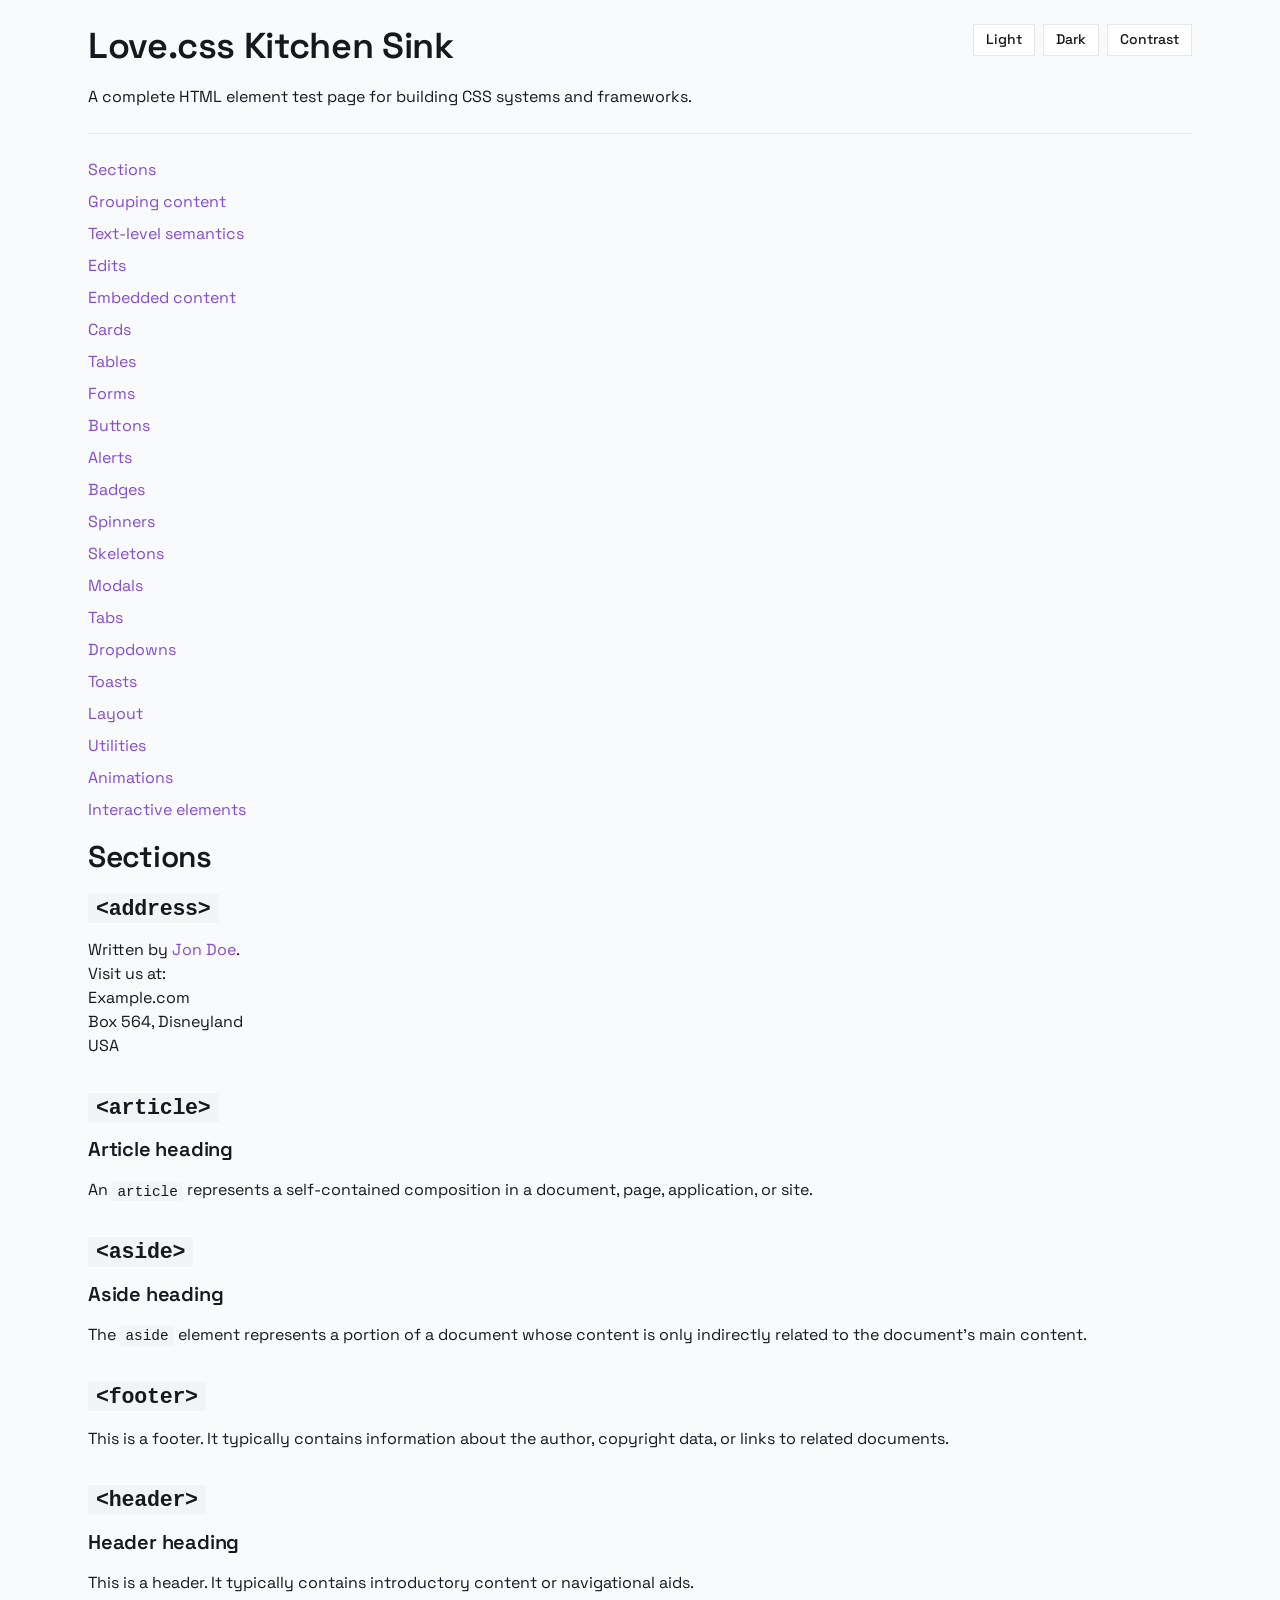
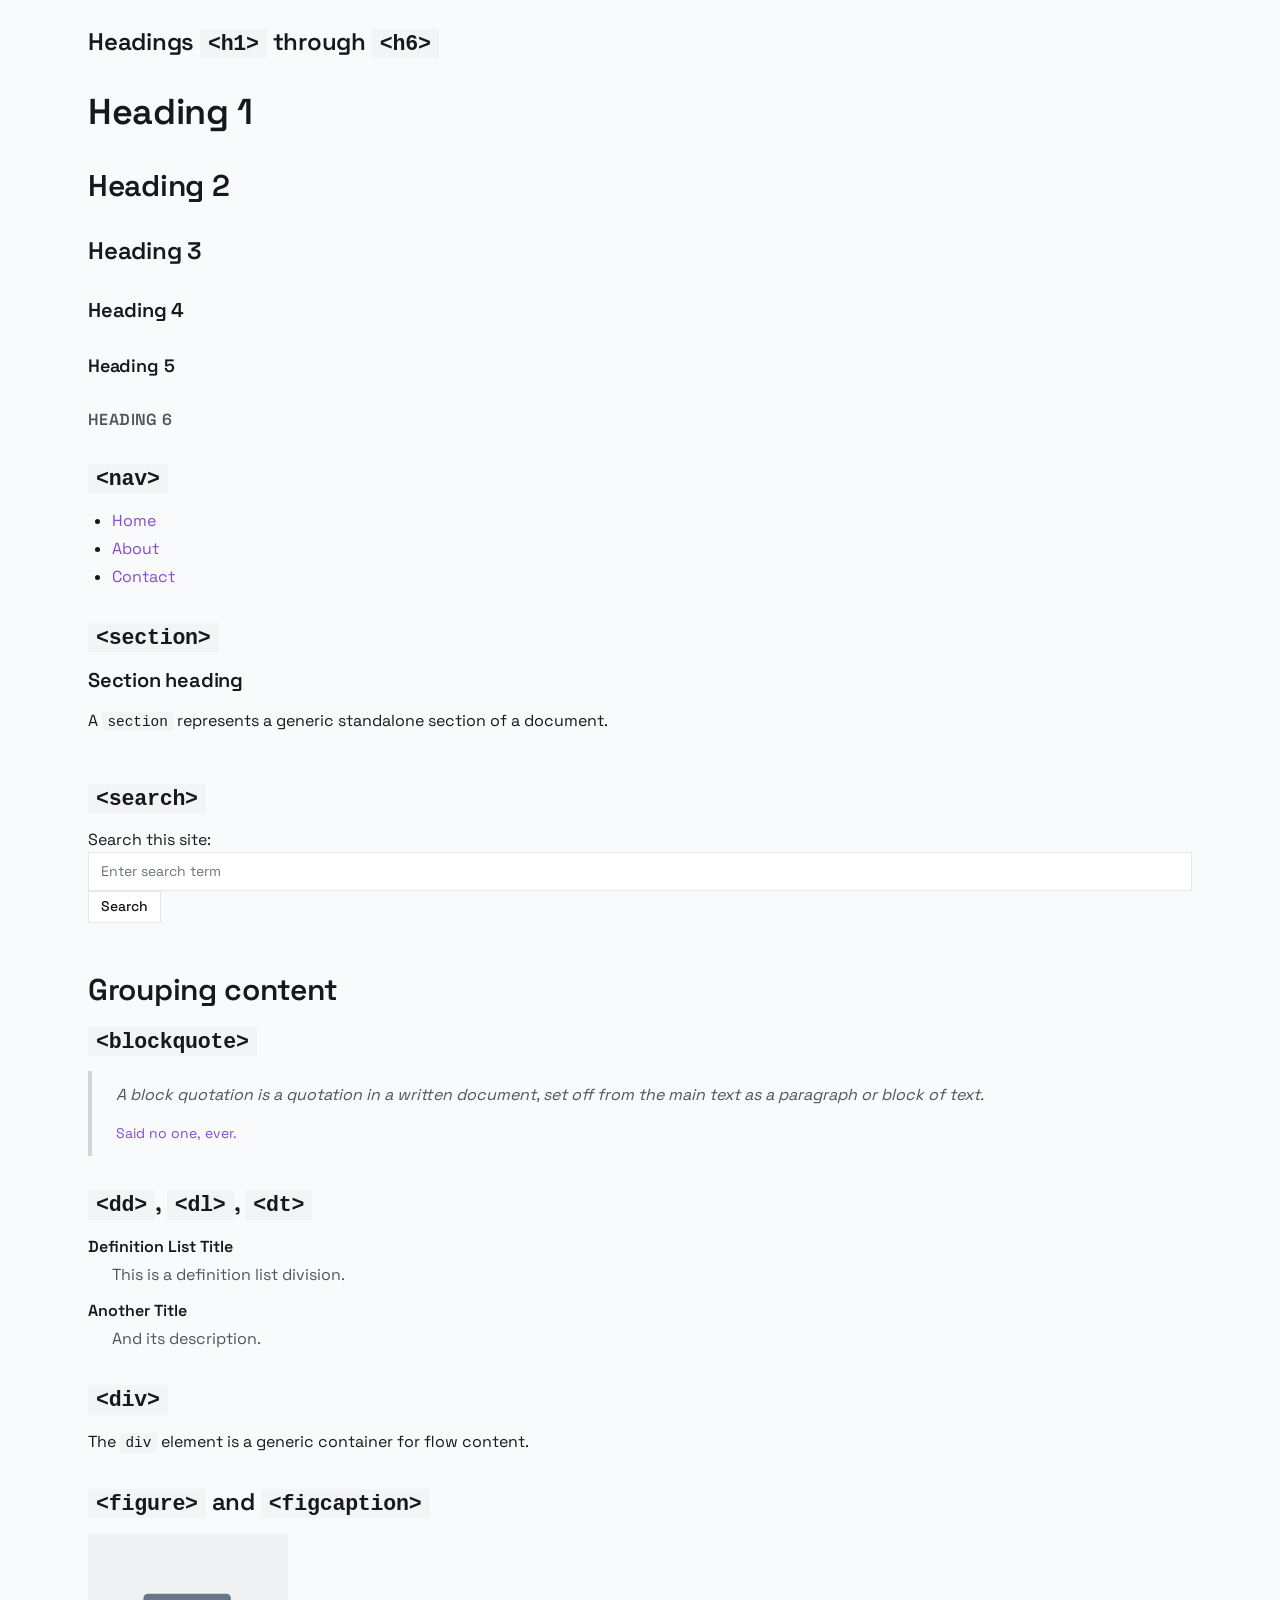
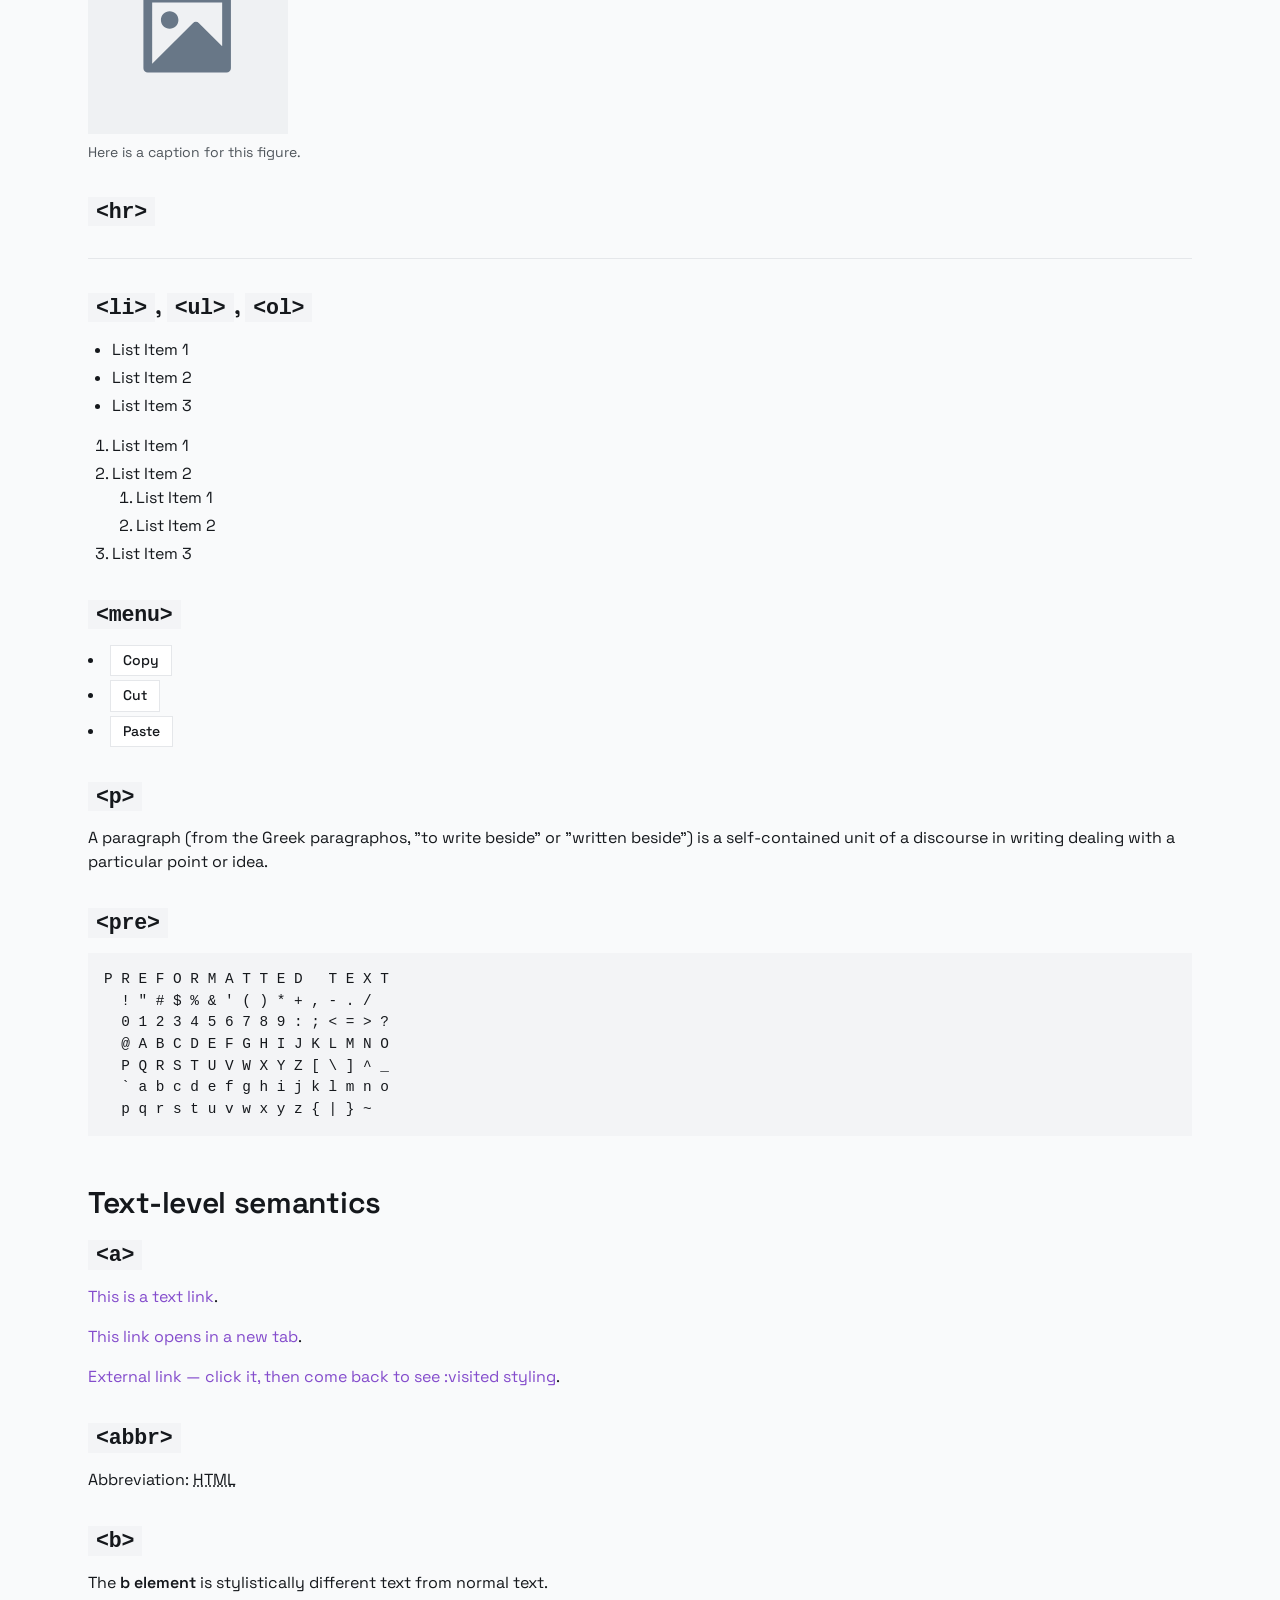
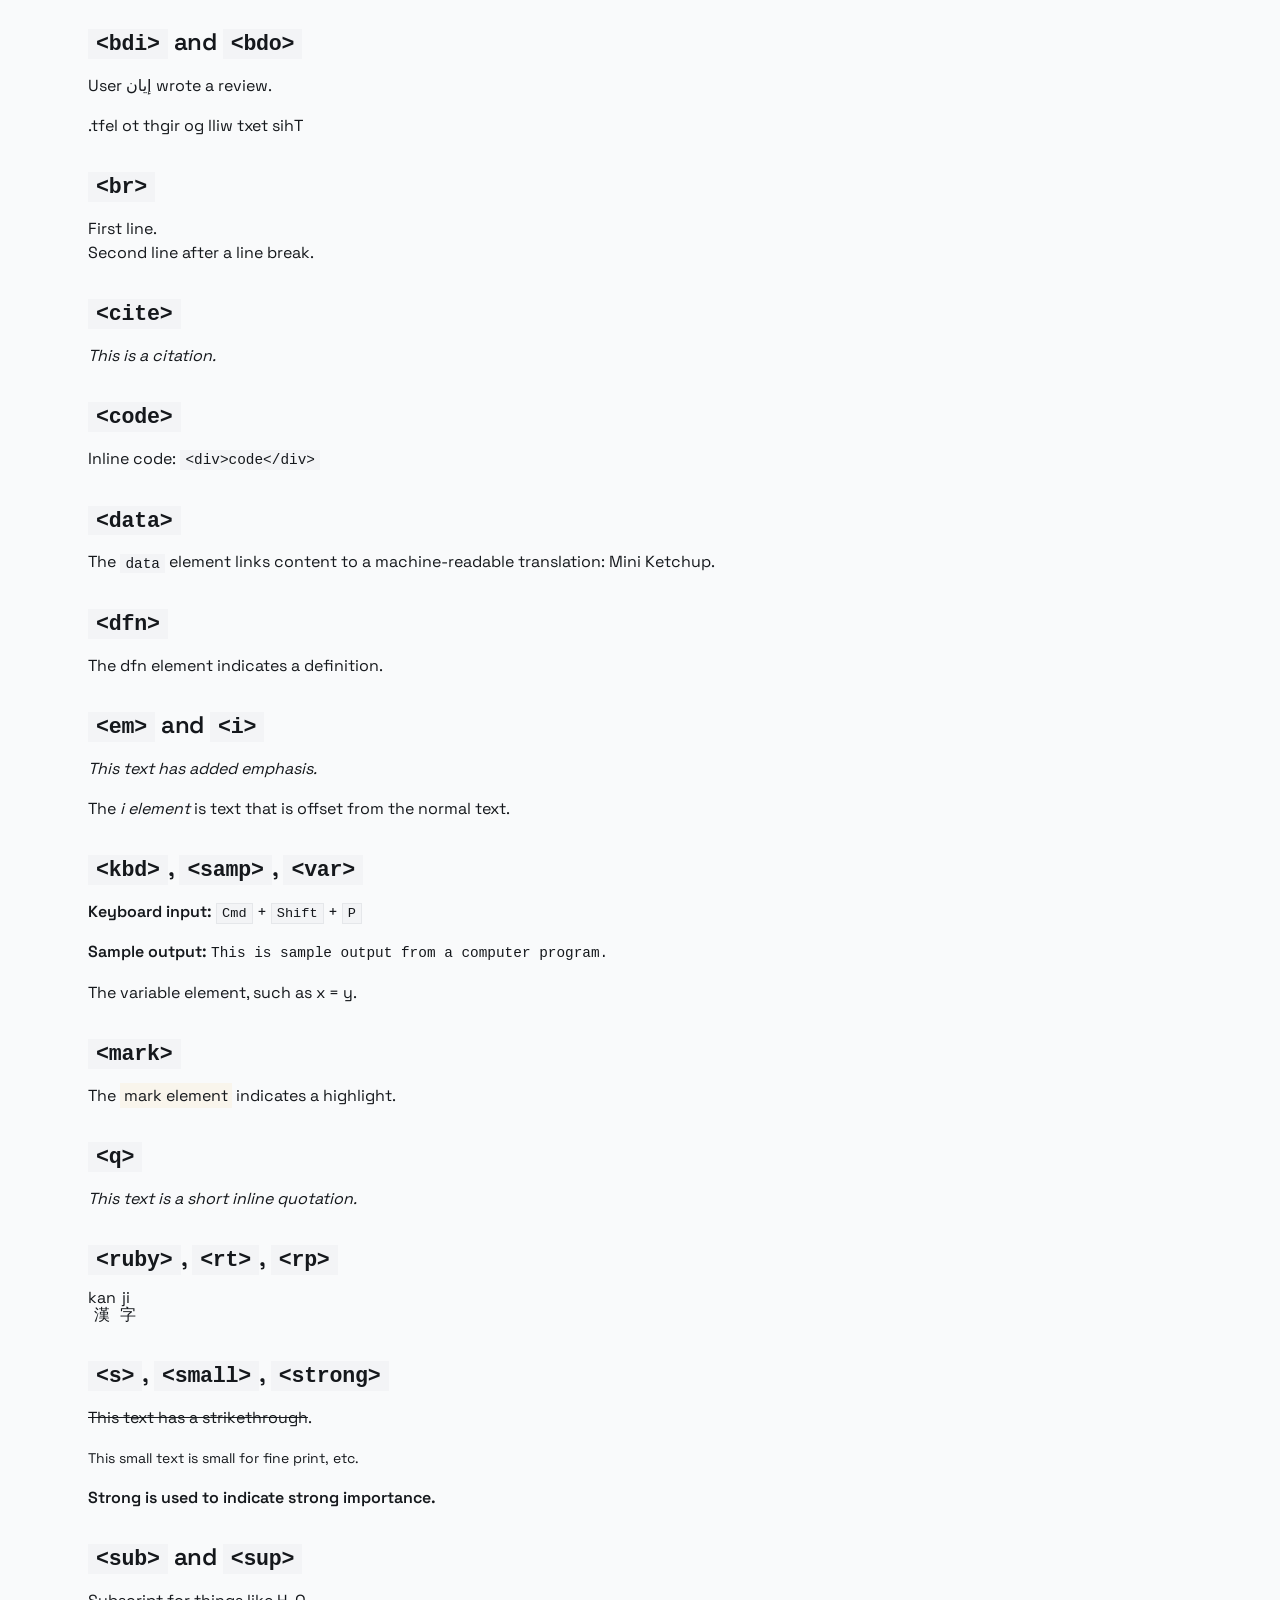
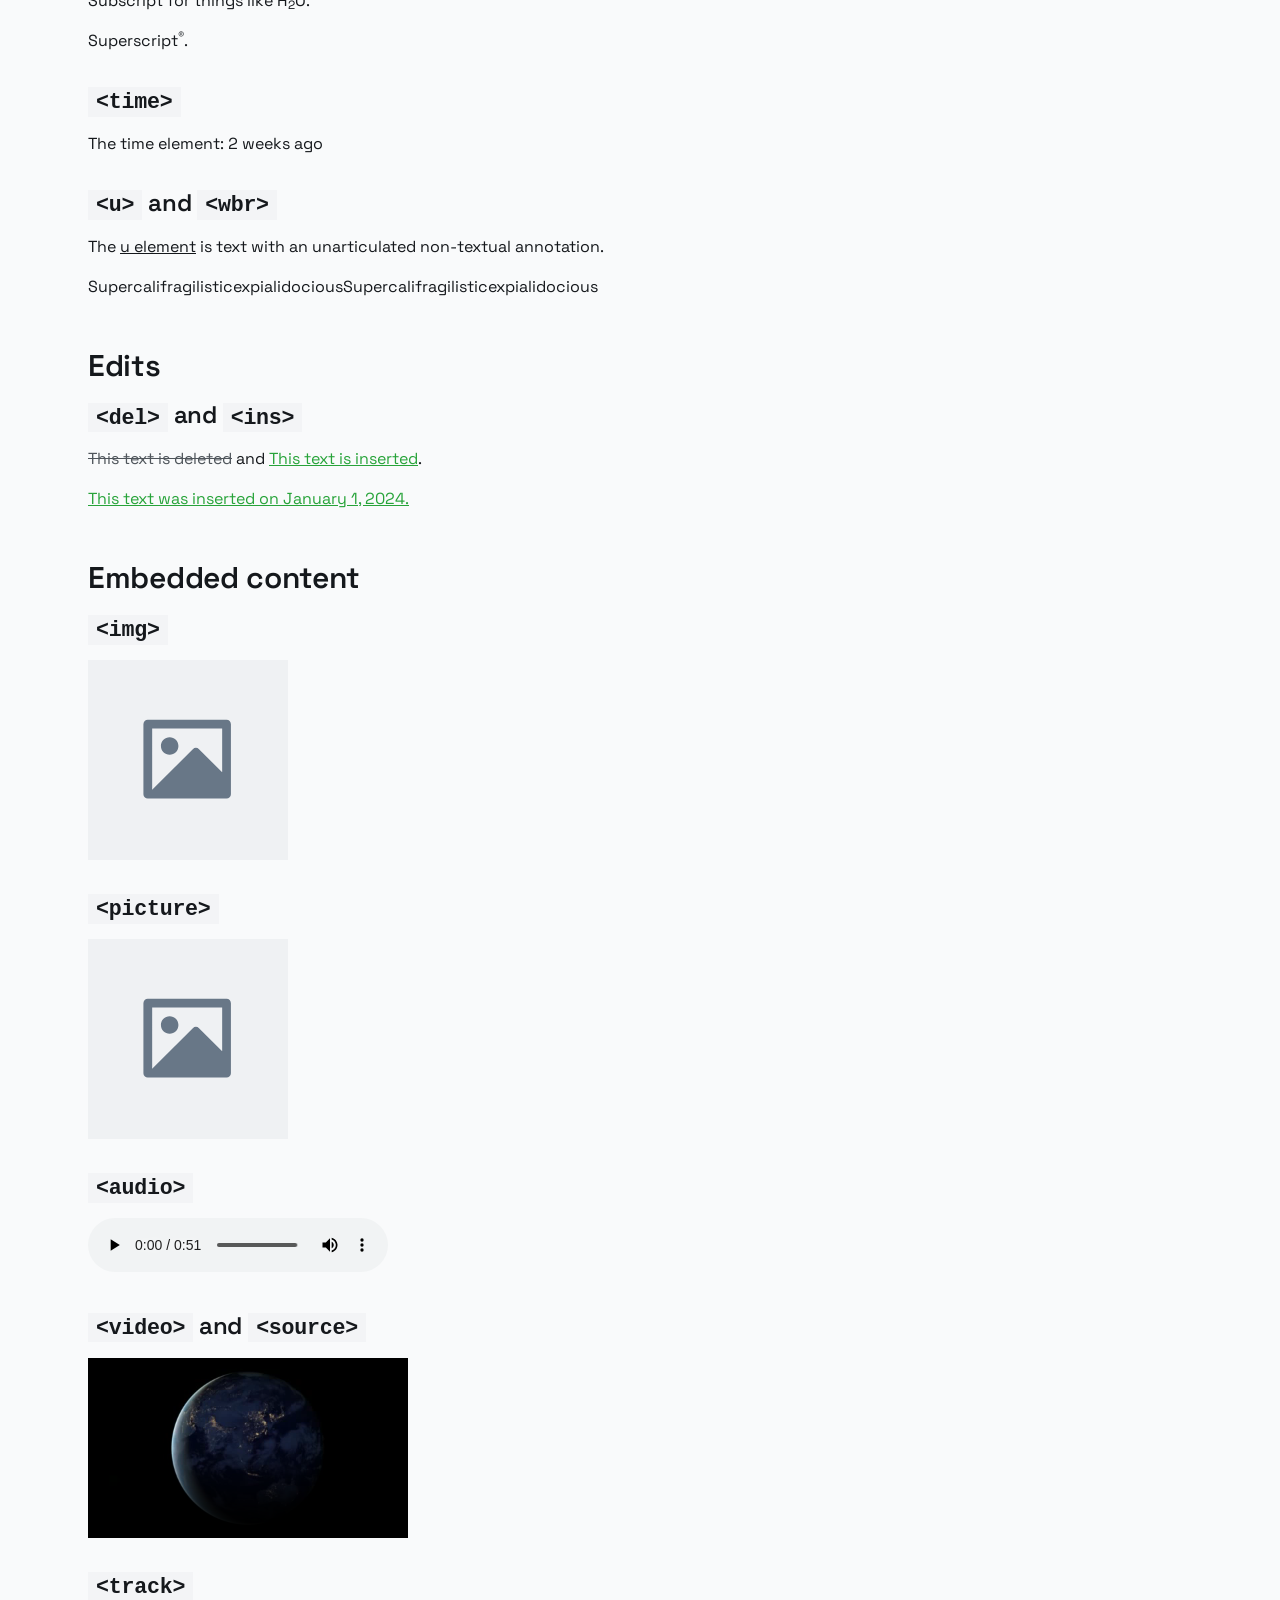
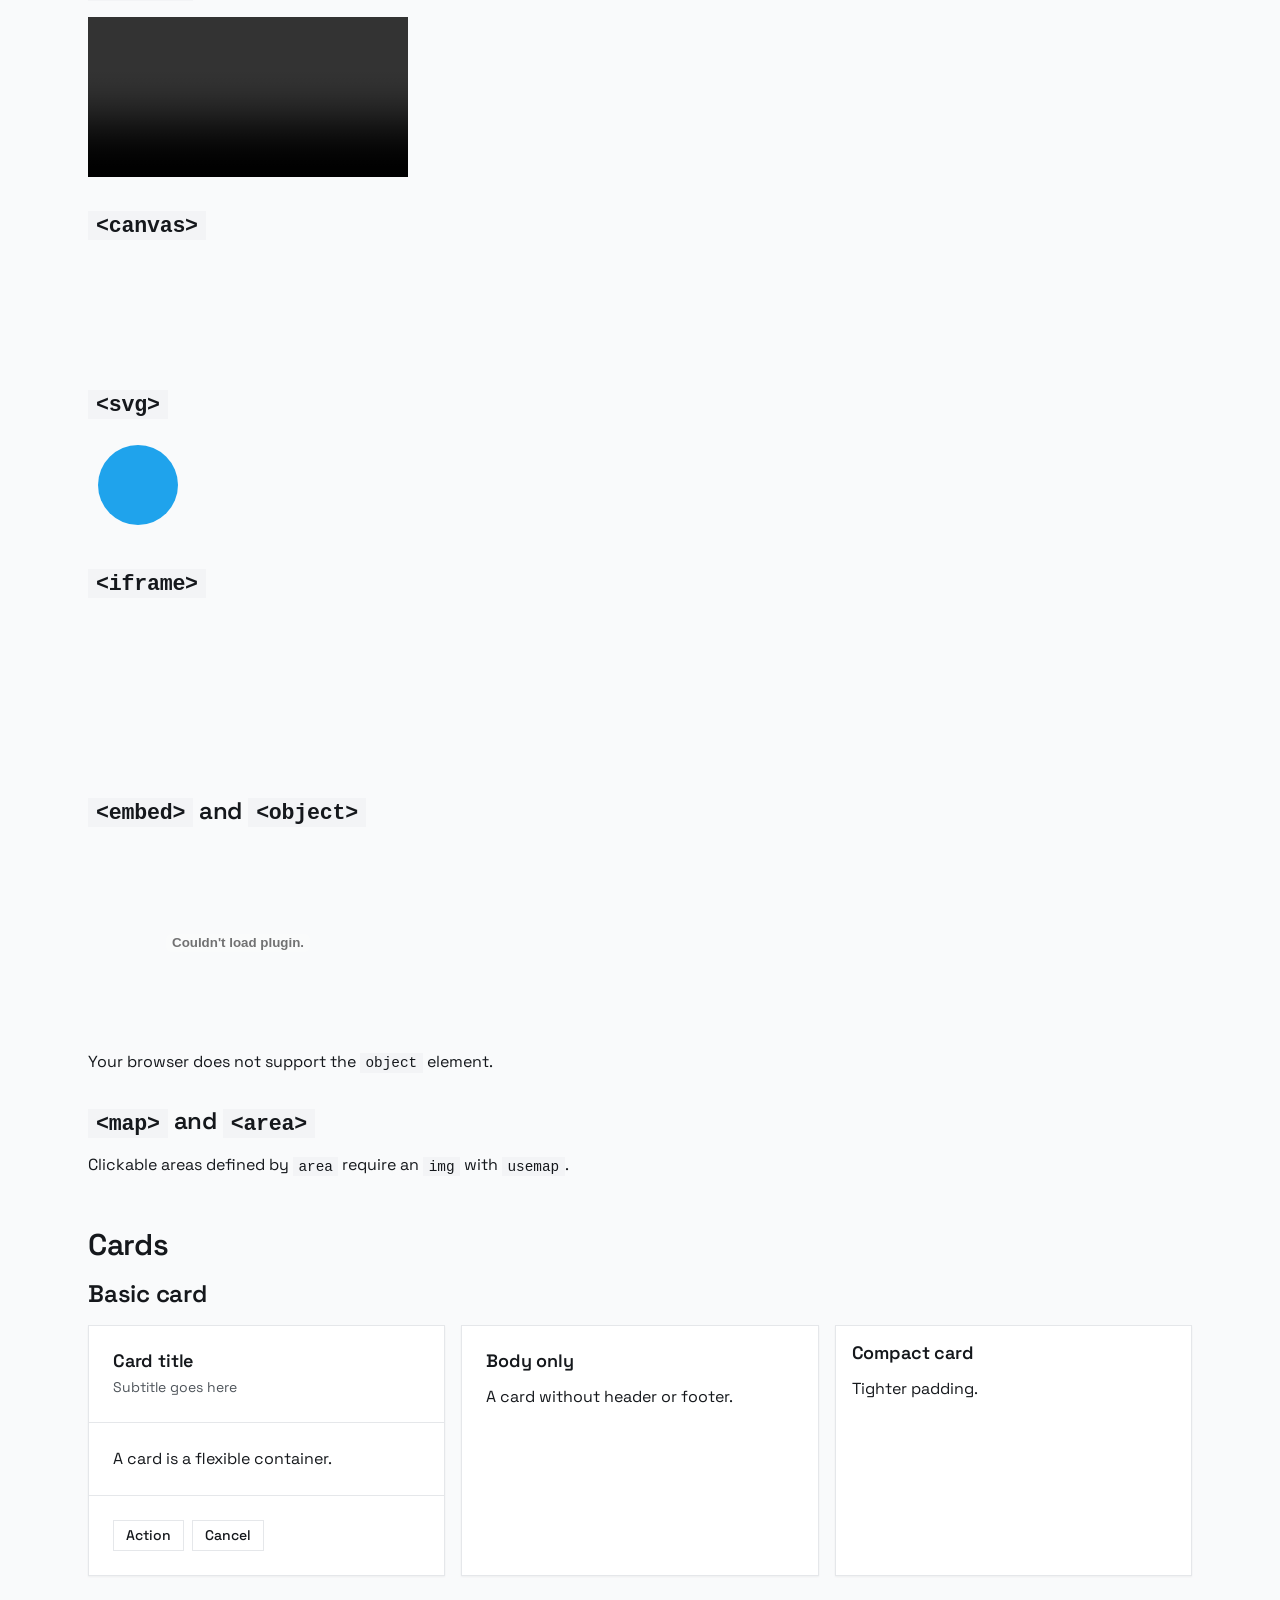
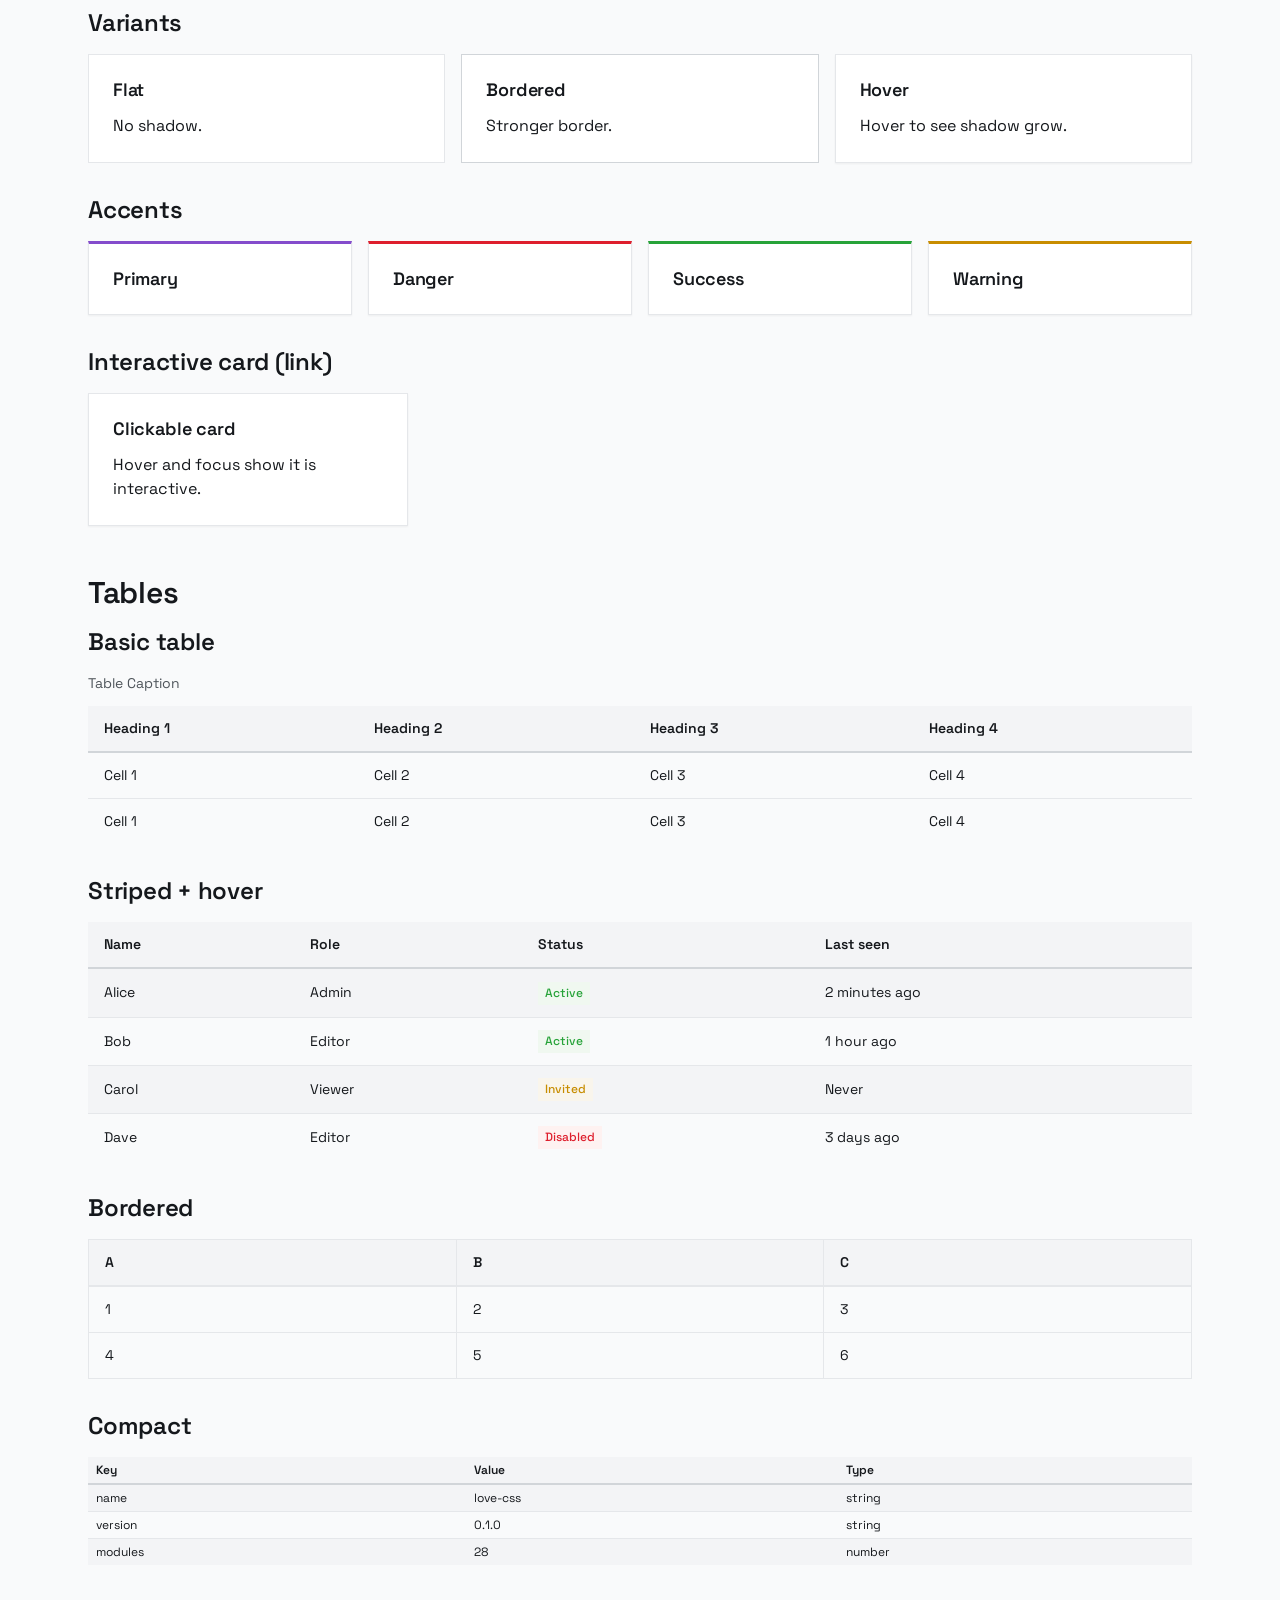
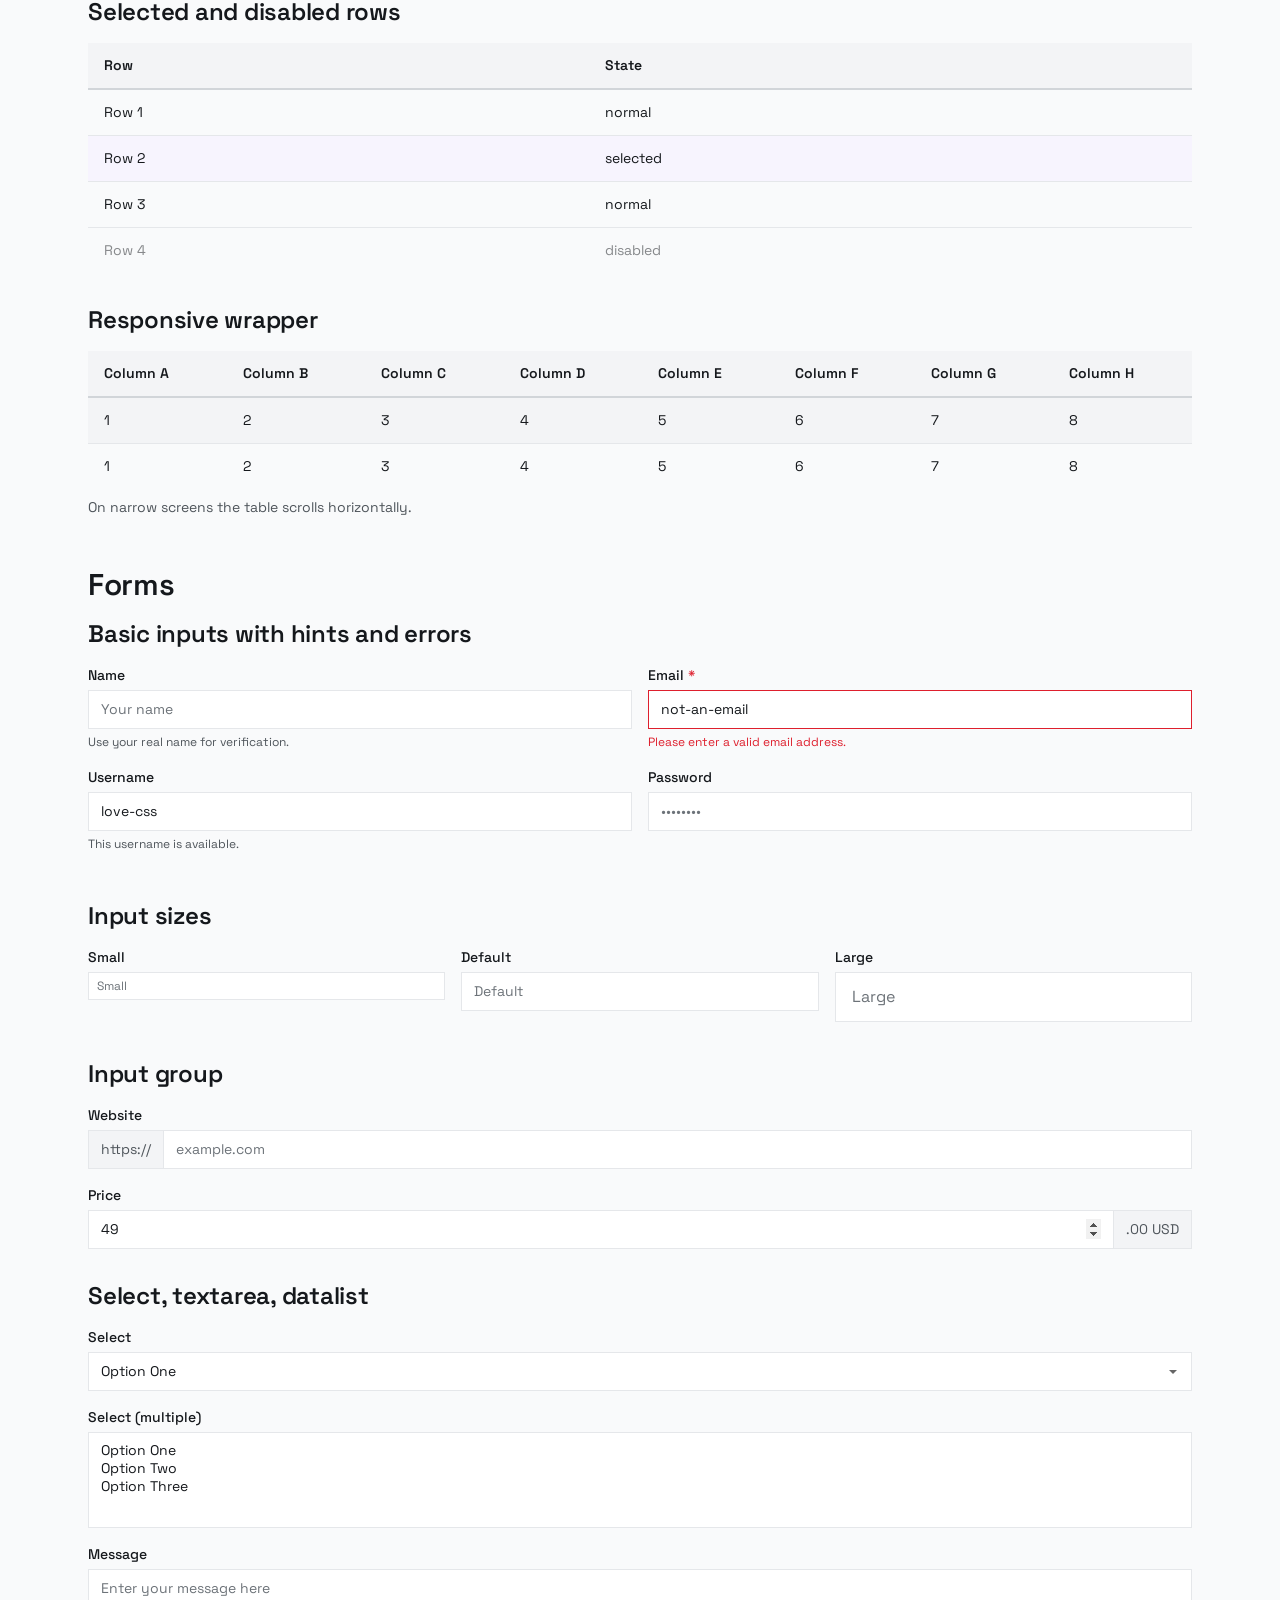
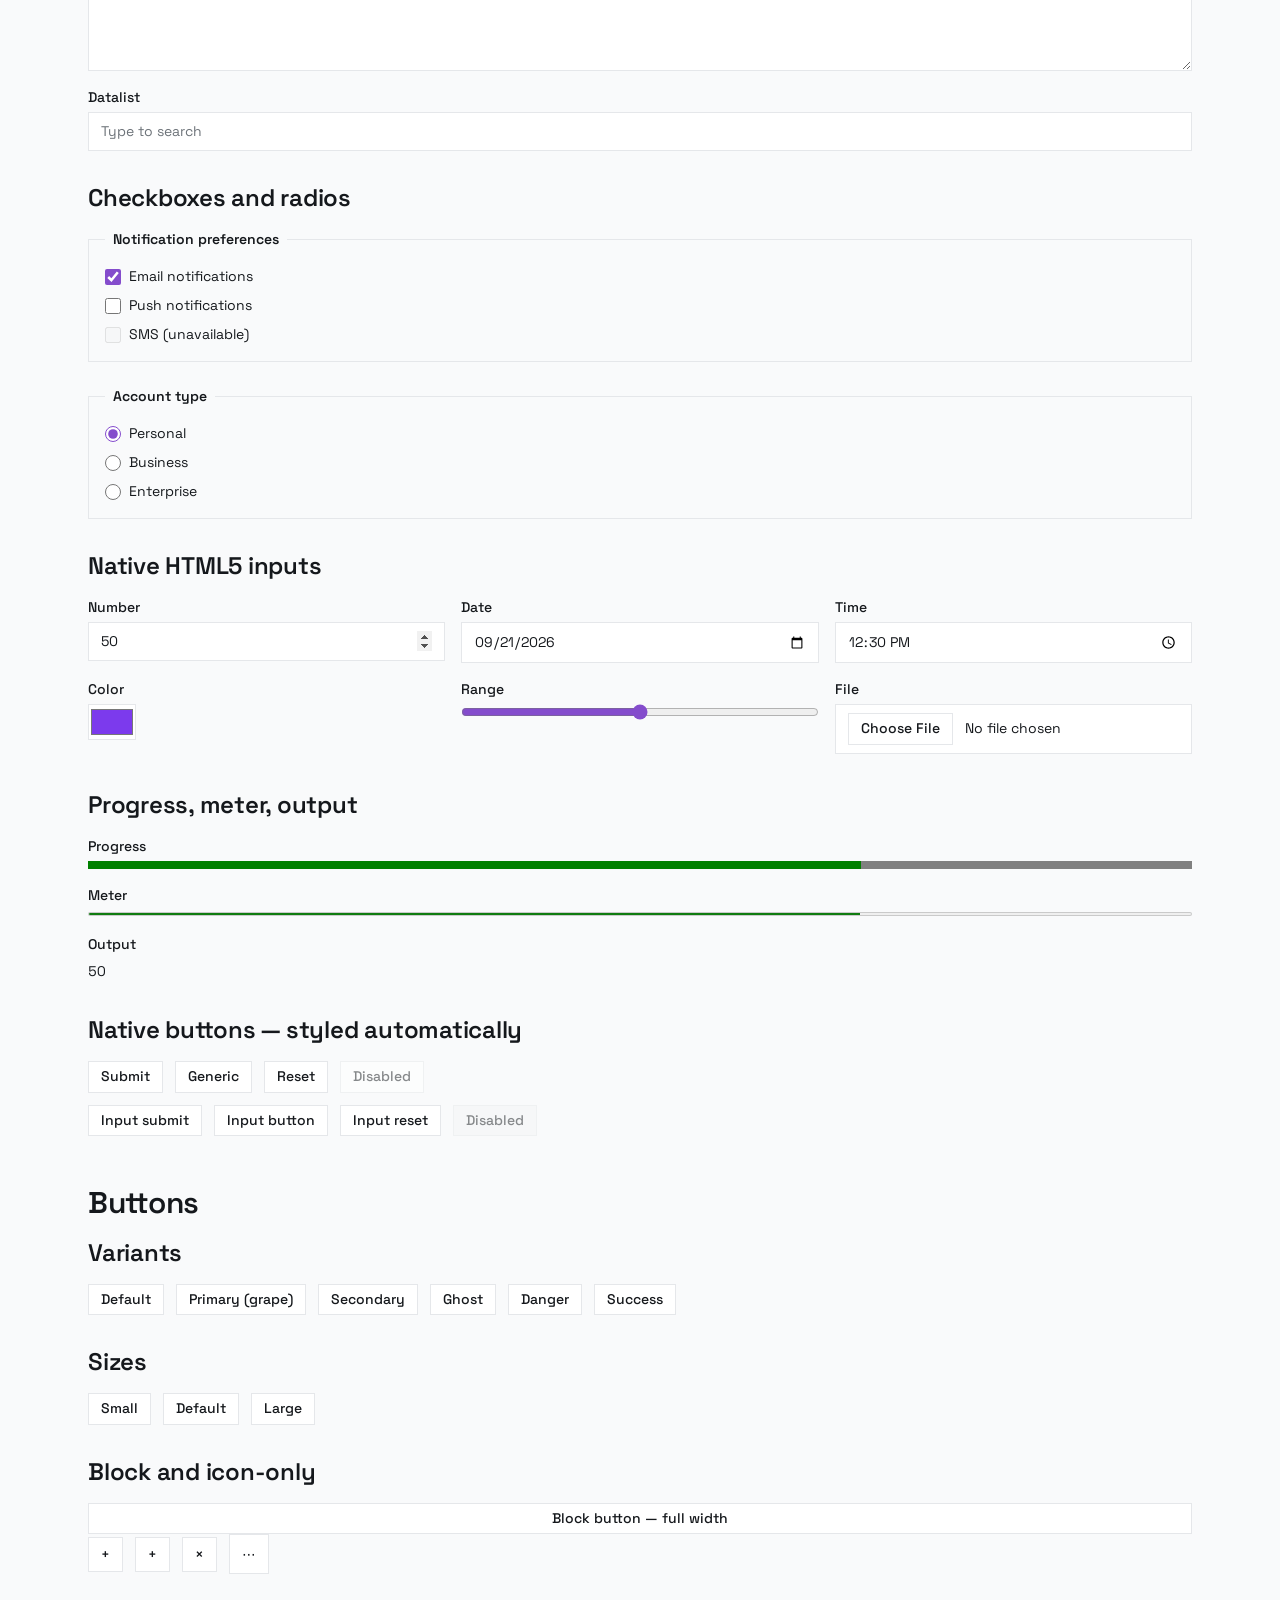
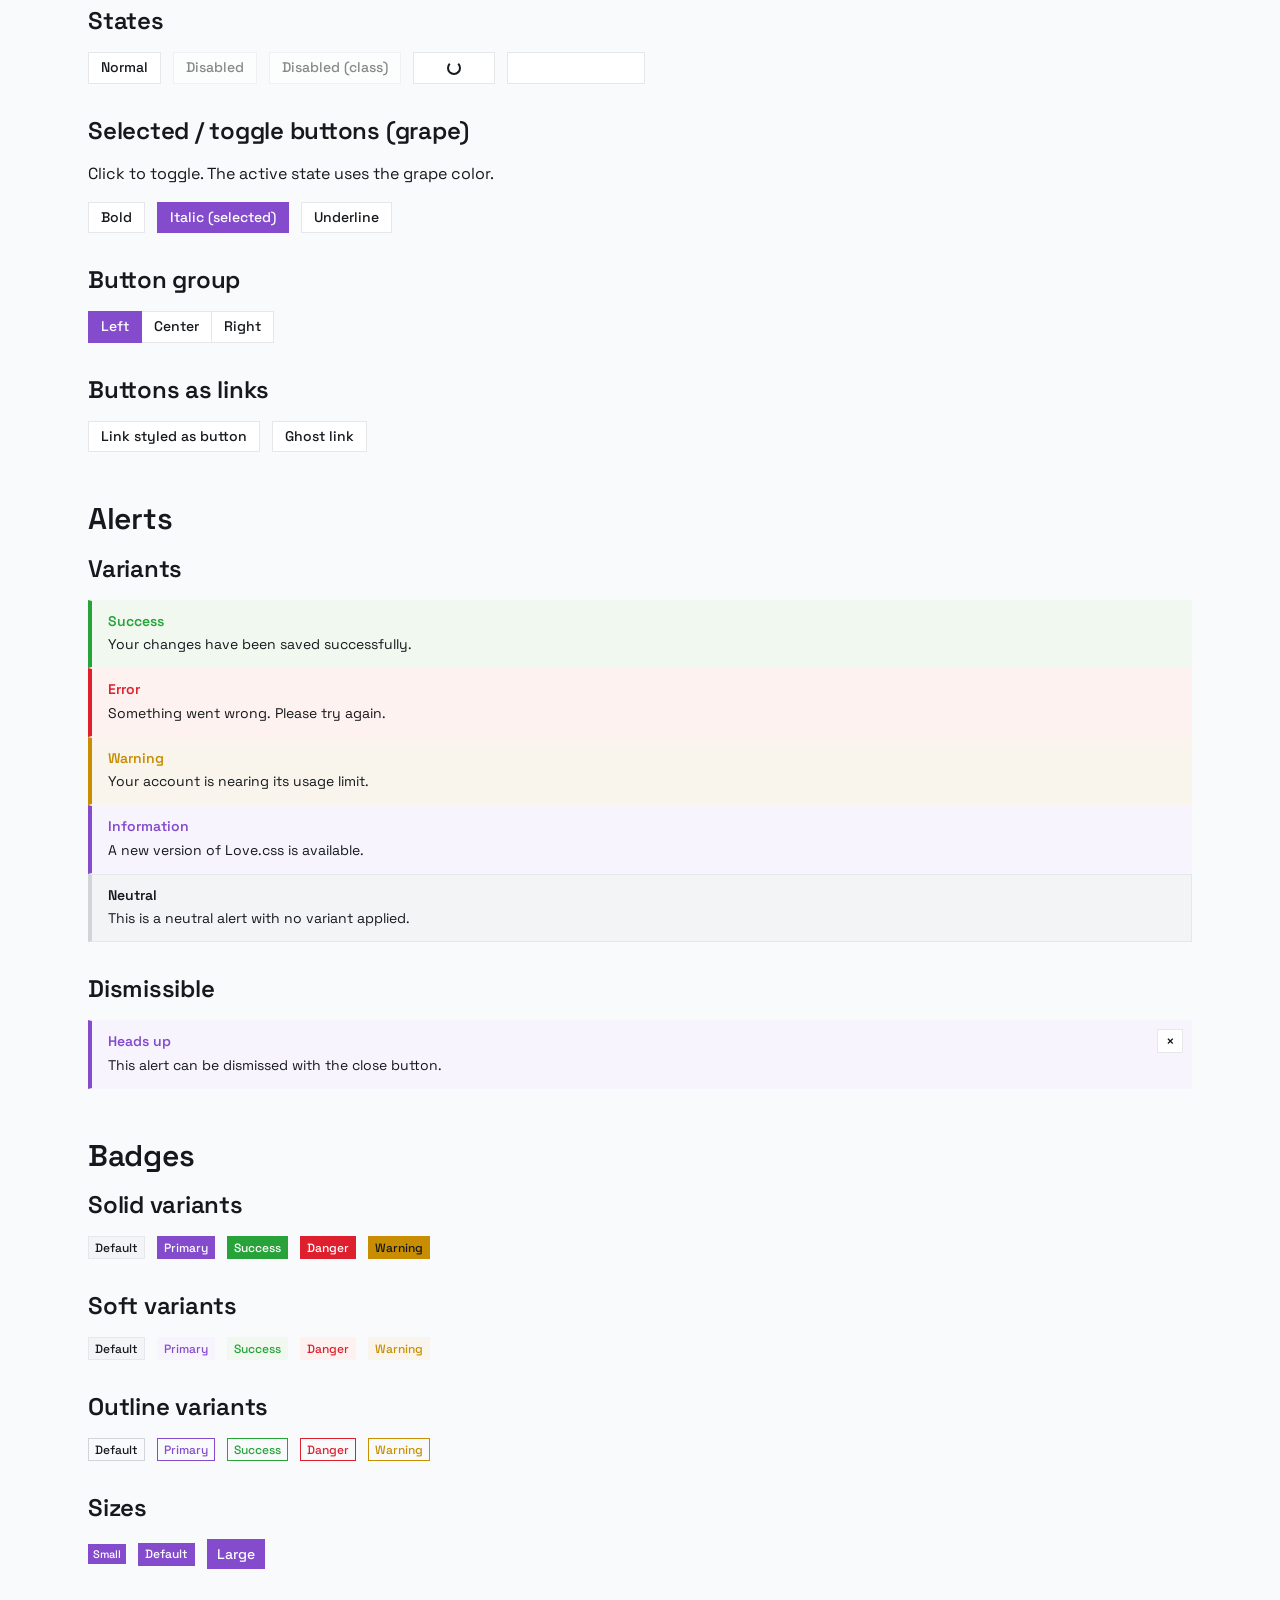
==== commit 11ab33d4: "add new module love-css" ====
--- a/index.html
+++ b/index.html
@@ -15,6 +15,14 @@
   <link rel="stylesheet" href="css/love.card.css">
   <link rel="stylesheet" href="css/love.form.css">
   <link rel="stylesheet" href="css/love.table.css">
+  <link rel="stylesheet" href="css/love.alert.css">
+  <link rel="stylesheet" href="css/love.badge.css">
+  <link rel="stylesheet" href="css/love.spinner.css">
+  <link rel="stylesheet" href="css/love.skeleton.css">
+  <link rel="stylesheet" href="css/love.modal.css">
+  <link rel="stylesheet" href="css/love.tabs.css">
+  <link rel="stylesheet" href="css/love.dropdown.css">
+  <link rel="stylesheet" href="css/love.toast.css">
   <link rel="stylesheet" href="css/love.layout.css">
   <link rel="stylesheet" href="css/love.utilities.css">
   <link rel="stylesheet" href="css/love.animations.css">
@@ -40,19 +48,10 @@
       gap: var(--love-space-2);
       flex-shrink: 0;
     }
-    .ks-nav ul {
-      list-style: none;
-      padding-left: 0;
-    }
-    .ks-nav > ul > li {
-      margin-bottom: var(--love-space-2);
-    }
-    section {
-      margin-bottom: var(--love-space-12);
-    }
-    article {
-      margin-bottom: var(--love-space-8);
-    }
+    .ks-nav ul { list-style: none; padding-left: 0; }
+    .ks-nav > ul > li { margin-bottom: var(--love-space-2); }
+    section { margin-bottom: var(--love-space-12); }
+    article { margin-bottom: var(--love-space-8); }
     .ks-box {
       padding: var(--love-space-4);
       background: var(--love-bg-subtle);
@@ -93,6 +92,14 @@
       <li><a href="#tables">Tables</a></li>
       <li><a href="#forms">Forms</a></li>
       <li><a href="#buttons">Buttons</a></li>
+      <li><a href="#alerts">Alerts</a></li>
+      <li><a href="#badges">Badges</a></li>
+      <li><a href="#spinners">Spinners</a></li>
+      <li><a href="#skeletons">Skeletons</a></li>
+      <li><a href="#modals">Modals</a></li>
+      <li><a href="#tabs">Tabs</a></li>
+      <li><a href="#dropdowns">Dropdowns</a></li>
+      <li><a href="#toasts">Toasts</a></li>
       <li><a href="#layout">Layout</a></li>
       <li><a href="#utilities">Utilities</a></li>
       <li><a href="#animations">Animations</a></li>
@@ -485,7 +492,7 @@
               <p class="card-subtitle">Subtitle goes here</p>
             </div>
             <div class="card-body">
-              <p class="card-text">A card is a flexible container. It has header, body, and footer sections. All padding comes from tokens.</p>
+              <p class="card-text">A card is a flexible container.</p>
             </div>
             <div class="card-footer">
               <div class="card-actions">
@@ -498,14 +505,14 @@
           <div class="card">
             <div class="card-body">
               <h4 class="card-title">Body only</h4>
-              <p class="card-text">A card without header or footer. Just padding and content.</p>
+              <p class="card-text">A card without header or footer.</p>
             </div>
           </div>
 
           <div class="card card-compact">
             <div class="card-body">
               <h4 class="card-title">Compact card</h4>
-              <p class="card-text">Uses <code>.card-compact</code> for tighter padding.</p>
+              <p class="card-text">Tighter padding.</p>
             </div>
           </div>
         </div>
@@ -517,14 +524,14 @@
           <div class="card card-flat">
             <div class="card-body">
               <h4 class="card-title">Flat</h4>
-              <p class="card-text">No shadow. Just a border.</p>
+              <p class="card-text">No shadow.</p>
             </div>
           </div>
 
           <div class="card card-bordered">
             <div class="card-body">
               <h4 class="card-title">Bordered</h4>
-              <p class="card-text">Stronger border, no shadow.</p>
+              <p class="card-text">Stronger border.</p>
             </div>
           </div>
 
@@ -540,26 +547,10 @@
       <article>
         <h3>Accents</h3>
         <div class="grid-4">
-          <div class="card card-accent">
-            <div class="card-body">
-              <h4 class="card-title">Primary</h4>
-            </div>
-          </div>
-          <div class="card card-accent-danger">
-            <div class="card-body">
-              <h4 class="card-title">Danger</h4>
-            </div>
-          </div>
-          <div class="card card-accent-success">
-            <div class="card-body">
-              <h4 class="card-title">Success</h4>
-            </div>
-          </div>
-          <div class="card card-accent-warning">
-            <div class="card-body">
-              <h4 class="card-title">Warning</h4>
-            </div>
-          </div>
+          <div class="card card-accent"><div class="card-body"><h4 class="card-title">Primary</h4></div></div>
+          <div class="card card-accent-danger"><div class="card-body"><h4 class="card-title">Danger</h4></div></div>
+          <div class="card card-accent-success"><div class="card-body"><h4 class="card-title">Success</h4></div></div>
+          <div class="card card-accent-warning"><div class="card-body"><h4 class="card-title">Warning</h4></div></div>
         </div>
       </article>
 
@@ -590,18 +581,8 @@
             </tr>
           </thead>
           <tbody>
-            <tr>
-              <td>Cell 1</td>
-              <td>Cell 2</td>
-              <td>Cell 3</td>
-              <td>Cell 4</td>
-            </tr>
-            <tr>
-              <td>Cell 1</td>
-              <td>Cell 2</td>
-              <td>Cell 3</td>
-              <td>Cell 4</td>
-            </tr>
+            <tr><td>Cell 1</td><td>Cell 2</td><td>Cell 3</td><td>Cell 4</td></tr>
+            <tr><td>Cell 1</td><td>Cell 2</td><td>Cell 3</td><td>Cell 4</td></tr>
           </tbody>
         </table>
       </article>
@@ -621,25 +602,25 @@
             <tr>
               <td>Alice</td>
               <td>Admin</td>
-              <td>Active</td>
+              <td><span class="badge badge-soft badge-success">Active</span></td>
               <td>2 minutes ago</td>
             </tr>
             <tr>
               <td>Bob</td>
               <td>Editor</td>
-              <td>Active</td>
+              <td><span class="badge badge-soft badge-success">Active</span></td>
               <td>1 hour ago</td>
             </tr>
             <tr>
               <td>Carol</td>
               <td>Viewer</td>
-              <td>Invited</td>
+              <td><span class="badge badge-soft badge-warning">Invited</span></td>
               <td>Never</td>
             </tr>
             <tr>
               <td>Dave</td>
               <td>Editor</td>
-              <td>Disabled</td>
+              <td><span class="badge badge-soft badge-danger">Disabled</span></td>
               <td>3 days ago</td>
             </tr>
           </tbody>
@@ -649,24 +630,10 @@
       <article>
         <h3>Bordered</h3>
         <table class="table table-bordered">
-          <thead>
-            <tr>
-              <th>A</th>
-              <th>B</th>
-              <th>C</th>
-            </tr>
-          </thead>
+          <thead><tr><th>A</th><th>B</th><th>C</th></tr></thead>
           <tbody>
-            <tr>
-              <td>1</td>
-              <td>2</td>
-              <td>3</td>
-            </tr>
-            <tr>
-              <td>4</td>
-              <td>5</td>
-              <td>6</td>
-            </tr>
+            <tr><td>1</td><td>2</td><td>3</td></tr>
+            <tr><td>4</td><td>5</td><td>6</td></tr>
           </tbody>
         </table>
       </article>
@@ -674,13 +641,7 @@
       <article>
         <h3>Compact</h3>
         <table class="table table-compact table-striped">
-          <thead>
-            <tr>
-              <th>Key</th>
-              <th>Value</th>
-              <th>Type</th>
-            </tr>
-          </thead>
+          <thead><tr><th>Key</th><th>Value</th><th>Type</th></tr></thead>
           <tbody>
             <tr><td>name</td><td>love-css</td><td>string</td></tr>
             <tr><td>version</td><td>0.1.0</td><td>string</td></tr>
@@ -692,12 +653,7 @@
       <article>
         <h3>Selected and disabled rows</h3>
         <table class="table table-hover">
-          <thead>
-            <tr>
-              <th>Row</th>
-              <th>State</th>
-            </tr>
-          </thead>
+          <thead><tr><th>Row</th><th>State</th></tr></thead>
           <tbody>
             <tr><td>Row 1</td><td>normal</td></tr>
             <tr class="is-selected"><td>Row 2</td><td>selected</td></tr>
@@ -713,23 +669,13 @@
           <table class="table table-striped">
             <thead>
               <tr>
-                <th>Column A</th>
-                <th>Column B</th>
-                <th>Column C</th>
-                <th>Column D</th>
-                <th>Column E</th>
-                <th>Column F</th>
-                <th>Column G</th>
-                <th>Column H</th>
+                <th>Column A</th><th>Column B</th><th>Column C</th><th>Column D</th>
+                <th>Column E</th><th>Column F</th><th>Column G</th><th>Column H</th>
               </tr>
             </thead>
             <tbody>
-              <tr>
-                <td>1</td><td>2</td><td>3</td><td>4</td><td>5</td><td>6</td><td>7</td><td>8</td>
-              </tr>
-              <tr>
-                <td>1</td><td>2</td><td>3</td><td>4</td><td>5</td><td>6</td><td>7</td><td>8</td>
-              </tr>
+              <tr><td>1</td><td>2</td><td>3</td><td>4</td><td>5</td><td>6</td><td>7</td><td>8</td></tr>
+              <tr><td>1</td><td>2</td><td>3</td><td>4</td><td>5</td><td>6</td><td>7</td><td>8</td></tr>
             </tbody>
           </table>
         </div>
@@ -856,10 +802,7 @@
             </div>
             <div class="form-check">
               <input type="checkbox" id="f-check2">
-              <label for="f-check2">
-                Push notifications
-                <span class="form-check-hint">Only available in the mobile app.</span>
-              </label>
+              <label for="f-check2">Push notifications</label>
             </div>
             <div class="form-check">
               <input type="checkbox" id="f-check3" disabled>
@@ -1023,6 +966,498 @@
           <a href="#!" class="btn btn-primary">Link styled as button</a>
           <a href="#!" class="btn btn-ghost">Ghost link</a>
         </div>
+      </article>
+    </section>
+
+    <section id="alerts">
+      <h2>Alerts</h2>
+
+      <article>
+        <h3>Variants</h3>
+        <div class="stack-3">
+          <div class="alert alert-success">
+            <div class="alert-content">
+              <span class="alert-title">Success</span>
+              <p class="alert-text">Your changes have been saved successfully.</p>
+            </div>
+          </div>
+
+          <div class="alert alert-danger">
+            <div class="alert-content">
+              <span class="alert-title">Error</span>
+              <p class="alert-text">Something went wrong. Please try again.</p>
+            </div>
+          </div>
+
+          <div class="alert alert-warning">
+            <div class="alert-content">
+              <span class="alert-title">Warning</span>
+              <p class="alert-text">Your account is nearing its usage limit.</p>
+            </div>
+          </div>
+
+          <div class="alert alert-info">
+            <div class="alert-content">
+              <span class="alert-title">Information</span>
+              <p class="alert-text">A new version of Love.css is available.</p>
+            </div>
+          </div>
+
+          <div class="alert">
+            <div class="alert-content">
+              <span class="alert-title">Neutral</span>
+              <p class="alert-text">This is a neutral alert with no variant applied.</p>
+            </div>
+          </div>
+        </div>
+      </article>
+
+      <article>
+        <h3>Dismissible</h3>
+        <div class="alert alert-info alert-dismissible" id="dismiss-demo">
+          <div class="alert-content">
+            <span class="alert-title">Heads up</span>
+            <p class="alert-text">This alert can be dismissed with the close button.</p>
+          </div>
+          <button type="button" class="alert-close" aria-label="Close" onclick="document.getElementById('dismiss-demo').remove()">×</button>
+        </div>
+      </article>
+    </section>
+
+    <section id="badges">
+      <h2>Badges</h2>
+
+      <article>
+        <h3>Solid variants</h3>
+        <div class="cluster">
+          <span class="badge">Default</span>
+          <span class="badge badge-primary">Primary</span>
+          <span class="badge badge-success">Success</span>
+          <span class="badge badge-danger">Danger</span>
+          <span class="badge badge-warning">Warning</span>
+        </div>
+      </article>
+
+      <article>
+        <h3>Soft variants</h3>
+        <div class="cluster">
+          <span class="badge badge-soft">Default</span>
+          <span class="badge badge-soft badge-primary">Primary</span>
+          <span class="badge badge-soft badge-success">Success</span>
+          <span class="badge badge-soft badge-danger">Danger</span>
+          <span class="badge badge-soft badge-warning">Warning</span>
+        </div>
+      </article>
+
+      <article>
+        <h3>Outline variants</h3>
+        <div class="cluster">
+          <span class="badge badge-outline">Default</span>
+          <span class="badge badge-outline badge-primary">Primary</span>
+          <span class="badge badge-outline badge-success">Success</span>
+          <span class="badge badge-outline badge-danger">Danger</span>
+          <span class="badge badge-outline badge-warning">Warning</span>
+        </div>
+      </article>
+
+      <article>
+        <h3>Sizes</h3>
+        <div class="cluster">
+          <span class="badge badge-sm badge-primary">Small</span>
+          <span class="badge badge-primary">Default</span>
+          <span class="badge badge-lg badge-primary">Large</span>
+        </div>
+      </article>
+
+      <article>
+        <h3>Dots and counters</h3>
+        <div class="cluster">
+          <span class="badge-dot badge-success"></span>
+          <span class="badge-dot badge-warning"></span>
+          <span class="badge-dot badge-danger"></span>
+          <span class="badge-dot badge-primary"></span>
+          <span class="badge badge-counter badge-primary">12</span>
+          <span class="badge badge-counter badge-danger">99+</span>
+        </div>
+      </article>
+
+      <article>
+        <h3>Inline with text</h3>
+        <p>Status: <span class="badge badge-soft badge-success">Online</span></p>
+        <p>Version <span class="badge badge-primary">0.1.0</span> is the latest release.</p>
+      </article>
+    </section>
+
+    <section id="spinners">
+      <h2>Spinners</h2>
+
+      <article>
+        <h3>Sizes</h3>
+        <div class="cluster">
+          <div class="spinner spinner-sm"></div>
+          <div class="spinner"></div>
+          <div class="spinner spinner-lg"></div>
+          <div class="spinner spinner-xl"></div>
+        </div>
+      </article>
+
+      <article>
+        <h3>Color variants</h3>
+        <div class="cluster">
+          <div class="spinner spinner-primary"></div>
+          <div class="spinner spinner-success"></div>
+          <div class="spinner spinner-danger"></div>
+          <div class="spinner spinner-warning"></div>
+        </div>
+      </article>
+
+      <article>
+        <h3>Dots</h3>
+        <div class="spinner spinner-dots"><span></span></div>
+      </article>
+
+      <article>
+        <h3>Centered in container</h3>
+        <div class="spinner-center ks-box" style="height: 8rem;">
+          <div class="spinner spinner-lg"></div>
+        </div>
+      </article>
+
+      <article>
+        <h3>Inside a button</h3>
+        <div class="cluster">
+          <button type="button" class="btn btn-primary is-loading">Loading primary</button>
+          <button type="button" class="btn is-loading">Loading default</button>
+        </div>
+      </article>
+    </section>
+
+    <section id="skeletons">
+      <h2>Skeletons</h2>
+
+      <article>
+        <h3>Text lines</h3>
+        <div class="skeleton-text skeleton-w-100"></div>
+        <div class="skeleton-text skeleton-w-100"></div>
+        <div class="skeleton-text skeleton-w-75"></div>
+      </article>
+
+      <article>
+        <h3>Title and text</h3>
+        <div class="skeleton-title"></div>
+        <div class="skeleton-text skeleton-w-100"></div>
+        <div class="skeleton-text skeleton-w-100"></div>
+        <div class="skeleton-text skeleton-w-50"></div>
+      </article>
+
+      <article>
+        <h3>Avatar and lines</h3>
+        <div class="skeleton-row">
+          <div class="skeleton-avatar"></div>
+          <div style="flex: 1;">
+            <div class="skeleton-text skeleton-w-50"></div>
+            <div class="skeleton-text skeleton-w-75"></div>
+          </div>
+        </div>
+      </article>
+
+      <article>
+        <h3>List</h3>
+        <div class="skeleton-list-item">
+          <div class="skeleton-avatar"></div>
+          <div class="skeleton-lines">
+            <div class="skeleton-text skeleton-w-100"></div>
+            <div class="skeleton-text skeleton-w-50"></div>
+          </div>
+        </div>
+        <div class="skeleton-list-item">
+          <div class="skeleton-avatar"></div>
+          <div class="skeleton-lines">
+            <div class="skeleton-text skeleton-w-100"></div>
+            <div class="skeleton-text skeleton-w-50"></div>
+          </div>
+        </div>
+      </article>
+
+      <article>
+        <h3>Card placeholder</h3>
+        <div class="grid-3">
+          <div class="card">
+            <div class="card-body">
+              <div class="skeleton skeleton-image"></div>
+              <div class="skeleton-title mt-4"></div>
+              <div class="skeleton-text skeleton-w-100"></div>
+              <div class="skeleton-text skeleton-w-75"></div>
+              <div class="skeleton-button mt-3"></div>
+            </div>
+          </div>
+          <div class="card">
+            <div class="card-body">
+              <div class="skeleton skeleton-image"></div>
+              <div class="skeleton-title mt-4"></div>
+              <div class="skeleton-text skeleton-w-100"></div>
+              <div class="skeleton-text skeleton-w-75"></div>
+              <div class="skeleton-button mt-3"></div>
+            </div>
+          </div>
+          <div class="card">
+            <div class="card-body">
+              <div class="skeleton skeleton-image"></div>
+              <div class="skeleton-title mt-4"></div>
+              <div class="skeleton-text skeleton-w-100"></div>
+              <div class="skeleton-text skeleton-w-75"></div>
+              <div class="skeleton-button mt-3"></div>
+            </div>
+          </div>
+        </div>
+      </article>
+    </section>
+
+    <section id="modals">
+      <h2>Modals</h2>
+
+      <article>
+        <h3>Basic modal</h3>
+        <button type="button" class="btn btn-primary" onclick="document.getElementById('modal-basic').showModal()">Open basic modal</button>
+        <dialog class="modal" id="modal-basic">
+          <div class="modal-header">
+            <h4 class="modal-title">Modal title</h4>
+            <button type="button" class="modal-close" aria-label="Close" onclick="document.getElementById('modal-basic').close()">×</button>
+          </div>
+          <div class="modal-body">
+            <p>This is a native HTML dialog element. It traps focus, closes on Escape, and renders above everything else.</p>
+          </div>
+          <div class="modal-footer">
+            <button type="button" class="btn btn-ghost" onclick="document.getElementById('modal-basic').close()">Cancel</button>
+            <button type="button" class="btn btn-primary" onclick="document.getElementById('modal-basic').close()">Confirm</button>
+          </div>
+        </dialog>
+      </article>
+
+      <article>
+        <h3>Sizes</h3>
+        <div class="cluster">
+          <button type="button" class="btn" onclick="document.getElementById('modal-sm').showModal()">Small</button>
+          <button type="button" class="btn" onclick="document.getElementById('modal-lg').showModal()">Large</button>
+          <button type="button" class="btn" onclick="document.getElementById('modal-xl').showModal()">Extra large</button>
+          <button type="button" class="btn" onclick="document.getElementById('modal-full').showModal()">Full</button>
+        </div>
+
+        <dialog class="modal modal-sm" id="modal-sm">
+          <div class="modal-header">
+            <h4 class="modal-title">Small modal</h4>
+            <button type="button" class="modal-close" aria-label="Close" onclick="document.getElementById('modal-sm').close()">×</button>
+          </div>
+          <div class="modal-body"><p>Max width 24rem.</p></div>
+        </dialog>
+
+        <dialog class="modal modal-lg" id="modal-lg">
+          <div class="modal-header">
+            <h4 class="modal-title">Large modal</h4>
+            <button type="button" class="modal-close" aria-label="Close" onclick="document.getElementById('modal-lg').close()">×</button>
+          </div>
+          <div class="modal-body"><p>Max width 48rem.</p></div>
+        </dialog>
+
+        <dialog class="modal modal-xl" id="modal-xl">
+          <div class="modal-header">
+            <h4 class="modal-title">Extra large modal</h4>
+            <button type="button" class="modal-close" aria-label="Close" onclick="document.getElementById('modal-xl').close()">×</button>
+          </div>
+          <div class="modal-body"><p>Max width 64rem.</p></div>
+        </dialog>
+
+        <dialog class="modal modal-full" id="modal-full">
+          <div class="modal-header">
+            <h4 class="modal-title">Full-width modal</h4>
+            <button type="button" class="modal-close" aria-label="Close" onclick="document.getElementById('modal-full').close()">×</button>
+          </div>
+          <div class="modal-body"><p>Takes almost the full viewport width.</p></div>
+        </dialog>
+      </article>
+
+      <article>
+        <h3>Drawers</h3>
+        <div class="cluster">
+          <button type="button" class="btn" onclick="document.getElementById('drawer-right').showModal()">Open right drawer</button>
+          <button type="button" class="btn" onclick="document.getElementById('drawer-left').showModal()">Open left drawer</button>
+        </div>
+
+        <dialog class="modal modal-drawer" id="drawer-right">
+          <div class="modal-header">
+            <h4 class="modal-title">Right drawer</h4>
+            <button type="button" class="modal-close" aria-label="Close" onclick="document.getElementById('drawer-right').close()">×</button>
+          </div>
+          <div class="modal-body">
+            <p>Slides in from the right. Useful for settings panels, filters, and side navigation.</p>
+          </div>
+          <div class="modal-footer">
+            <button type="button" class="btn btn-primary" onclick="document.getElementById('drawer-right').close()">Done</button>
+          </div>
+        </dialog>
+
+        <dialog class="modal modal-drawer modal-drawer-left" id="drawer-left">
+          <div class="modal-header">
+            <h4 class="modal-title">Left drawer</h4>
+            <button type="button" class="modal-close" aria-label="Close" onclick="document.getElementById('drawer-left').close()">×</button>
+          </div>
+          <div class="modal-body">
+            <p>Slides in from the left. Useful for navigation menus.</p>
+          </div>
+        </dialog>
+      </article>
+    </section>
+
+    <section id="tabs">
+      <h2>Tabs</h2>
+
+      <article>
+        <h3>Underline tabs</h3>
+        <div class="tabs" data-tabs>
+          <div class="tabs-list" role="tablist">
+            <button type="button" class="tab" role="tab" aria-selected="true" aria-controls="panel-1">Overview</button>
+            <button type="button" class="tab" role="tab" aria-selected="false" aria-controls="panel-2">Details</button>
+            <button type="button" class="tab" role="tab" aria-selected="false" aria-controls="panel-3">Reviews</button>
+          </div>
+          <div class="tab-panel" id="panel-1" role="tabpanel">Overview content goes here.</div>
+          <div class="tab-panel" id="panel-2" role="tabpanel" hidden>Detailed specifications and technical information.</div>
+          <div class="tab-panel" id="panel-3" role="tabpanel" hidden>Customer reviews and ratings.</div>
+        </div>
+      </article>
+
+      <article>
+        <h3>Filled tabs</h3>
+        <div class="tabs tabs-filled" data-tabs>
+          <div class="tabs-list" role="tablist">
+            <button type="button" class="tab" role="tab" aria-selected="true" aria-controls="fpanel-1">Day</button>
+            <button type="button" class="tab" role="tab" aria-selected="false" aria-controls="fpanel-2">Week</button>
+            <button type="button" class="tab" role="tab" aria-selected="false" aria-controls="fpanel-3">Month</button>
+          </div>
+          <div class="tab-panel" id="fpanel-1" role="tabpanel">Today's statistics.</div>
+          <div class="tab-panel" id="fpanel-2" role="tabpanel" hidden>This week's statistics.</div>
+          <div class="tab-panel" id="fpanel-3" role="tabpanel" hidden>This month's statistics.</div>
+        </div>
+      </article>
+
+      <article>
+        <h3>Vertical tabs</h3>
+        <div class="tabs tabs-vertical" data-tabs>
+          <div class="tabs-list" role="tablist">
+            <button type="button" class="tab" role="tab" aria-selected="true" aria-controls="vpanel-1">Profile</button>
+            <button type="button" class="tab" role="tab" aria-selected="false" aria-controls="vpanel-2">Security</button>
+            <button type="button" class="tab" role="tab" aria-selected="false" aria-controls="vpanel-3">Notifications</button>
+          </div>
+          <div class="tab-panel" id="vpanel-1" role="tabpanel">Profile settings.</div>
+          <div class="tab-panel" id="vpanel-2" role="tabpanel" hidden>Security options.</div>
+          <div class="tab-panel" id="vpanel-3" role="tabpanel" hidden>Notification preferences.</div>
+        </div>
+      </article>
+    </section>
+
+    <section id="dropdowns">
+      <h2>Dropdowns</h2>
+
+      <article>
+        <h3>Basic dropdown (JavaScript)</h3>
+        <div class="dropdown" data-dropdown>
+          <button type="button" class="btn btn-primary dropdown-trigger" aria-haspopup="true" aria-expanded="false">Menu</button>
+          <ul class="dropdown-menu" role="menu" hidden>
+            <li><a href="#!" class="dropdown-item" role="menuitem">Profile</a></li>
+            <li><a href="#!" class="dropdown-item" role="menuitem">Settings</a></li>
+            <li><a href="#!" class="dropdown-item" role="menuitem">Help</a></li>
+            <li><hr class="dropdown-divider"></li>
+            <li><a href="#!" class="dropdown-item dropdown-item-danger" role="menuitem">Sign out</a></li>
+          </ul>
+        </div>
+      </article>
+
+      <article>
+        <h3>With headers, active, disabled</h3>
+        <div class="dropdown" data-dropdown>
+          <button type="button" class="btn dropdown-trigger" aria-haspopup="true" aria-expanded="false">Account</button>
+          <ul class="dropdown-menu" role="menu" hidden>
+            <li><span class="dropdown-header">Signed in as Alice</span></li>
+            <li><hr class="dropdown-divider"></li>
+            <li><a href="#!" class="dropdown-item is-active" role="menuitem">Dashboard</a></li>
+            <li><a href="#!" class="dropdown-item" role="menuitem">Projects</a></li>
+            <li><a href="#!" class="dropdown-item" role="menuitem">Team</a></li>
+            <li><a href="#!" class="dropdown-item is-disabled" role="menuitem" aria-disabled="true">Billing (soon)</a></li>
+            <li><hr class="dropdown-divider"></li>
+            <li><a href="#!" class="dropdown-item" role="menuitem">Log out</a></li>
+          </ul>
+        </div>
+      </article>
+
+      <article>
+        <h3>Right-aligned menu</h3>
+        <div class="dropdown" data-dropdown>
+          <button type="button" class="btn dropdown-trigger" aria-haspopup="true" aria-expanded="false">Options ▾</button>
+          <ul class="dropdown-menu dropdown-menu-right" role="menu" hidden>
+            <li><a href="#!" class="dropdown-item" role="menuitem">Sort by name</a></li>
+            <li><a href="#!" class="dropdown-item" role="menuitem">Sort by date</a></li>
+            <li><a href="#!" class="dropdown-item" role="menuitem">Sort by size</a></li>
+          </ul>
+        </div>
+      </article>
+
+      <article>
+        <h3>Details-based dropdown (no JavaScript)</h3>
+        <details class="dropdown">
+          <summary class="btn btn-secondary">More ▾</summary>
+          <ul class="dropdown-menu" role="menu">
+            <li><a href="#!" class="dropdown-item" role="menuitem">First action</a></li>
+            <li><a href="#!" class="dropdown-item" role="menuitem">Second action</a></li>
+            <li><hr class="dropdown-divider"></li>
+            <li><a href="#!" class="dropdown-item" role="menuitem">Third action</a></li>
+          </ul>
+        </details>
+      </article>
+    </section>
+
+    <section id="toasts">
+      <h2>Toasts</h2>
+
+      <article>
+        <h3>Static examples</h3>
+        <div class="stack-3" style="max-width: 24rem;">
+          <div class="toast toast-success">
+            <div class="toast-content">
+              <span class="toast-title">Saved</span>
+              <p class="toast-text">Your changes have been saved.</p>
+            </div>
+          </div>
+          <div class="toast toast-danger">
+            <div class="toast-content">
+              <span class="toast-title">Error</span>
+              <p class="toast-text">Could not connect to the server.</p>
+            </div>
+          </div>
+          <div class="toast toast-warning">
+            <div class="toast-content">
+              <span class="toast-title">Warning</span>
+              <p class="toast-text">Your session expires in 5 minutes.</p>
+            </div>
+          </div>
+          <div class="toast toast-info">
+            <div class="toast-content">
+              <span class="toast-title">Information</span>
+              <p class="toast-text">A new version is available.</p>
+            </div>
+          </div>
+        </div>
+      </article>
+
+      <article>
+        <h3>Live demo</h3>
+        <p>Click a button. Toasts appear in the top-right corner and auto-dismiss after 3 seconds.</p>
+        <div class="cluster">
+          <button type="button" class="btn btn-success" onclick="ksToast('success', 'Saved', 'Your changes have been saved successfully.')">Success toast</button>
+          <button type="button" class="btn btn-danger" onclick="ksToast('danger', 'Error', 'Something went wrong. Please try again.')">Danger toast</button>
+          <button type="button" class="btn" onclick="ksToast('warning', 'Warning', 'Your session expires soon.')">Warning toast</button>
+          <button type="button" class="btn" onclick="ksToast('info', 'Information', 'A new update is ready to install.')">Info toast</button>
+        </div>
+
+        <div class="toast-container toast-container-top-right" id="toast-demo-container" aria-live="polite" aria-atomic="false"></div>
       </article>
     </section>
 
@@ -1197,7 +1632,9 @@
   <script>
     (function () {
       var html = document.documentElement;
-      var buttons = document.querySelectorAll('.ks-theme-switcher button');
+
+      /* Theme switcher */
+      var themeButtons = document.querySelectorAll('.ks-theme-switcher button');
 
       function applyTheme(theme) {
         if (theme === 'auto') {
@@ -1205,27 +1642,23 @@
         } else {
           html.setAttribute('data-love-theme', theme);
         }
-        buttons.forEach(function (btn) {
+        themeButtons.forEach(function (btn) {
           btn.setAttribute('aria-pressed', btn.dataset.theme === theme ? 'true' : 'false');
         });
         try { localStorage.setItem('love-theme', theme); } catch (e) {}
       }
 
-      var saved = null;
-      try { saved = localStorage.getItem('love-theme'); } catch (e) {}
-      if (saved) {
-        applyTheme(saved);
-      } else {
-        var current = html.getAttribute('data-love-theme') || 'auto';
-        applyTheme(current);
-      }
-
-      buttons.forEach(function (btn) {
+      var savedTheme = null;
+      try { savedTheme = localStorage.getItem('love-theme'); } catch (e) {}
+      applyTheme(savedTheme || html.getAttribute('data-love-theme') || 'auto');
+
+      themeButtons.forEach(function (btn) {
         btn.addEventListener('click', function () {
           applyTheme(btn.dataset.theme);
         });
       });
 
+      /* Button group */
       var groupButtons = document.querySelectorAll('.btn-group .btn');
       groupButtons.forEach(function (btn) {
         btn.addEventListener('click', function () {
@@ -1233,6 +1666,69 @@
           btn.setAttribute('aria-pressed', 'true');
         });
       });
+
+      /* Tabs */
+      document.querySelectorAll('[data-tabs]').forEach(function (tabsRoot) {
+        var tabs = tabsRoot.querySelectorAll('.tab');
+        var panels = tabsRoot.querySelectorAll('.tab-panel');
+        tabs.forEach(function (tab) {
+          tab.addEventListener('click', function () {
+            tabs.forEach(function (t) { t.setAttribute('aria-selected', 'false'); });
+            tab.setAttribute('aria-selected', 'true');
+            panels.forEach(function (p) { p.hidden = p.id !== tab.getAttribute('aria-controls'); });
+          });
+        });
+      });
+
+      /* Dropdowns */
+      document.querySelectorAll('[data-dropdown]').forEach(function (root) {
+        var trigger = root.querySelector('.dropdown-trigger');
+        var menu = root.querySelector('.dropdown-menu');
+        if (!trigger || !menu) return;
+        trigger.addEventListener('click', function (e) {
+          e.stopPropagation();
+          var isOpen = !menu.hidden;
+          menu.hidden = isOpen;
+          trigger.setAttribute('aria-expanded', String(!isOpen));
+        });
+        document.addEventListener('click', function (e) {
+          if (!root.contains(e.target)) {
+            menu.hidden = true;
+            trigger.setAttribute('aria-expanded', 'false');
+          }
+        });
+        document.addEventListener('keydown', function (e) {
+          if (e.key === 'Escape') {
+            menu.hidden = true;
+            trigger.setAttribute('aria-expanded', 'false');
+          }
+        });
+      });
+
+      /* Toast spawning */
+      window.ksToast = function (variant, title, text) {
+        var container = document.getElementById('toast-demo-container');
+        if (!container) return;
+        var toast = document.createElement('div');
+        toast.className = 'toast toast-' + variant;
+        toast.setAttribute('role', 'status');
+        toast.innerHTML =
+          '<div class="toast-content">' +
+            '<span class="toast-title">' + title + '</span>' +
+            '<p class="toast-text">' + text + '</p>' +
+          '</div>' +
+          '<button type="button" class="toast-close" aria-label="Close">×</button>';
+        container.appendChild(toast);
+
+        var closeBtn = toast.querySelector('.toast-close');
+        function dismiss() {
+          toast.classList.add('is-leaving');
+          toast.addEventListener('animationend', function () { toast.remove(); }, { once: true });
+          setTimeout(function () { if (toast.parentNode) toast.remove(); }, 500);
+        }
+        closeBtn.addEventListener('click', dismiss);
+        setTimeout(dismiss, 3000);
+      };
     })();
   </script>
 
--- a/css/love.base.css
+++ b/css/love.base.css
@@ -16,8 +16,6 @@
   line-height: var(--love-line-height-base);
   min-height: 100vh;
 }
-
-/* Headings */
 
 h1, h2, h3, h4, h5, h6 {
   font-weight: var(--love-font-weight-semibold);
@@ -45,8 +43,6 @@
   margin-top: 0;
 }
 
-/* Paragraphs */
-
 p {
   margin-top: 0;
   margin-bottom: var(--love-space-4);
@@ -55,8 +51,6 @@
 p:last-child {
   margin-bottom: 0;
 }
-
-/* Links */
 
 a {
   color: var(--love-link);
@@ -78,8 +72,6 @@
   outline-offset: 2px;
 }
 
-/* Lists */
-
 ul, ol {
   margin-top: 0;
   margin-bottom: var(--love-space-4);
@@ -116,8 +108,6 @@
   margin-bottom: var(--love-space-3);
   color: var(--love-text-muted);
 }
-
-/* Blockquotes */
 
 blockquote {
   margin: var(--love-space-4) 0;
@@ -146,8 +136,6 @@
   font-style: italic;
 }
 
-/* Code */
-
 code, kbd, samp, pre {
   font-family: var(--love-font-mono);
   font-size: 0.9em;
@@ -180,8 +168,6 @@
   font-size: 0.85em;
 }
 
-/* Inline semantic elements */
-
 strong, b {
   font-weight: var(--love-font-weight-semibold);
 }
@@ -218,8 +204,6 @@
 sub, sup {
   font-size: 0.75em;
 }
-
-/* Media */
 
 img, video, canvas, svg, iframe {
   max-width: 100%;
@@ -237,16 +221,12 @@
   color: var(--love-text-muted);
 }
 
-/* Horizontal rule */
-
 hr {
   margin: var(--love-space-8) 0;
   border: 0;
   border-top: 1px solid var(--love-border);
 }
 
-/* Interactive */
-
 details {
   margin: var(--love-space-4) 0;
 }
@@ -262,8 +242,6 @@
   outline-offset: 2px;
 }
 
-/* Misc */
-
 address {
   font-style: normal;
   margin: var(--love-space-4) 0;
@@ -277,8 +255,6 @@
   background-color: var(--love-grape);
   color: var(--love-text-inverse);
 }
-
-/* Reduced motion */
 
 @media (prefers-reduced-motion: reduce) {
   *, *::before, *::after {
--- a/css/love.alert.css
+++ b/css/love.alert.css
@@ -0,0 +1,142 @@
+/*! Love.css alert | MIT License | github.com/PlakhovVadim/love-css */
+
+.alert {
+  display: flex;
+  align-items: flex-start;
+  gap: var(--love-space-3);
+  padding: var(--love-space-3) var(--love-space-4);
+  font-size: var(--love-font-size-sm);
+  color: var(--love-text);
+  background-color: var(--love-bg-subtle);
+  border: 1px solid var(--love-border);
+  border-left: 4px solid var(--love-border-strong);
+  border-radius: var(--love-radius-none);
+  animation: love-fade-in var(--love-duration-normal) var(--love-ease-out) both;
+}
+
+.alert-content {
+  flex: 1 1 auto;
+  min-width: 0;
+}
+
+.alert-title {
+  display: block;
+  margin: 0 0 var(--love-space-1);
+  font-size: var(--love-font-size-sm);
+  font-weight: var(--love-font-weight-semibold);
+  line-height: var(--love-line-height-tight);
+}
+
+.alert-text {
+  margin: 0;
+  color: var(--love-text);
+}
+
+.alert-text:last-child {
+  margin-bottom: 0;
+}
+
+.alert-close {
+  flex-shrink: 0;
+  display: inline-flex;
+  align-items: center;
+  justify-content: center;
+  width: 1.5rem;
+  height: 1.5rem;
+  padding: 0;
+  font-size: var(--love-font-size-lg);
+  line-height: 1;
+  color: var(--love-text-muted);
+  background: transparent;
+  border: 0;
+  border-radius: var(--love-radius-none);
+  cursor: pointer;
+  transition: color var(--love-duration-fast) var(--love-ease-default),
+              background-color var(--love-duration-fast) var(--love-ease-default);
+}
+
+.alert-close:hover {
+  color: var(--love-text);
+  background-color: var(--love-border);
+}
+
+.alert-close:focus-visible {
+  outline: 2px solid var(--love-focus);
+  outline-offset: 2px;
+}
+
+/* Variants */
+
+.alert-success {
+  color: var(--love-text);
+  background-color: var(--love-success-subtle);
+  border-color: var(--love-success-subtle);
+  border-left-color: var(--love-success);
+}
+
+.alert-success .alert-title {
+  color: var(--love-success);
+}
+
+.alert-danger {
+  color: var(--love-text);
+  background-color: var(--love-danger-subtle);
+  border-color: var(--love-danger-subtle);
+  border-left-color: var(--love-danger);
+}
+
+.alert-danger .alert-title {
+  color: var(--love-danger);
+}
+
+.alert-warning {
+  color: var(--love-text);
+  background-color: var(--love-warning-subtle);
+  border-color: var(--love-warning-subtle);
+  border-left-color: var(--love-warning);
+}
+
+.alert-warning .alert-title {
+  color: var(--love-warning);
+}
+
+.alert-info {
+  color: var(--love-text);
+  background-color: var(--love-primary-subtle);
+  border-color: var(--love-primary-subtle);
+  border-left-color: var(--love-primary);
+}
+
+.alert-info .alert-title {
+  color: var(--love-primary);
+}
+
+/* Borderless — no left accent, just colored background */
+
+.alert-solid {
+  border-left-width: 1px;
+}
+
+/* Dismissible — extra padding to accommodate the close button */
+
+.alert-dismissible {
+  position: relative;
+  padding-right: var(--love-space-10);
+}
+
+.alert-dismissible .alert-close {
+  position: absolute;
+  top: var(--love-space-2);
+  right: var(--love-space-2);
+}
+
+/* Reduced motion */
+
+@media (prefers-reduced-motion: reduce) {
+  .alert {
+    animation: none;
+  }
+  .alert-close {
+    transition: none;
+  }
+}
--- a/css/love.badge.css
+++ b/css/love.badge.css
@@ -0,0 +1,147 @@
+/*! Love.css badge | MIT License | github.com/PlakhovVadim/love-css */
+
+.badge {
+  display: inline-flex;
+  align-items: center;
+  justify-content: center;
+  gap: var(--love-space-1);
+  padding: 0.125em 0.5em;
+  font-family: var(--love-font-sans);
+  font-size: var(--love-font-size-xs);
+  font-weight: var(--love-font-weight-medium);
+  line-height: 1.5;
+  letter-spacing: var(--love-letter-spacing-normal);
+  white-space: nowrap;
+  vertical-align: middle;
+  color: var(--love-text);
+  background-color: var(--love-bg-subtle);
+  border: 1px solid var(--love-border);
+  border-radius: var(--love-radius-none);
+}
+
+/* Variants */
+
+.badge-primary {
+  color: var(--love-text-inverse);
+  background-color: var(--love-primary);
+  border-color: var(--love-primary);
+}
+
+.badge-success {
+  color: var(--love-text-inverse);
+  background-color: var(--love-success);
+  border-color: var(--love-success);
+}
+
+.badge-danger {
+  color: var(--love-text-inverse);
+  background-color: var(--love-danger);
+  border-color: var(--love-danger);
+}
+
+.badge-warning {
+  color: var(--love-text);
+  background-color: var(--love-warning);
+  border-color: var(--love-warning);
+}
+
+/* Soft — subtle background, colored text */
+
+.badge-soft {
+  background-color: var(--love-bg-subtle);
+  color: var(--love-text);
+  border-color: var(--love-border);
+}
+
+.badge-soft.badge-primary {
+  color: var(--love-primary);
+  background-color: var(--love-primary-subtle);
+  border-color: var(--love-primary-subtle);
+}
+
+.badge-soft.badge-success {
+  color: var(--love-success);
+  background-color: var(--love-success-subtle);
+  border-color: var(--love-success-subtle);
+}
+
+.badge-soft.badge-danger {
+  color: var(--love-danger);
+  background-color: var(--love-danger-subtle);
+  border-color: var(--love-danger-subtle);
+}
+
+.badge-soft.badge-warning {
+  color: var(--love-warning);
+  background-color: var(--love-warning-subtle);
+  border-color: var(--love-warning-subtle);
+}
+
+/* Outline — transparent background, colored border and text */
+
+.badge-outline {
+  background-color: transparent;
+  color: var(--love-text);
+  border-color: var(--love-border-strong);
+}
+
+.badge-outline.badge-primary {
+  color: var(--love-primary);
+  border-color: var(--love-primary);
+}
+
+.badge-outline.badge-success {
+  color: var(--love-success);
+  border-color: var(--love-success);
+}
+
+.badge-outline.badge-danger {
+  color: var(--love-danger);
+  border-color: var(--love-danger);
+}
+
+.badge-outline.badge-warning {
+  color: var(--love-warning);
+  border-color: var(--love-warning);
+}
+
+/* Sizes */
+
+.badge-sm {
+  padding: 0.0625em 0.375em;
+  font-size: 0.6875rem;
+}
+
+.badge-lg {
+  padding: 0.25em 0.625em;
+  font-size: var(--love-font-size-sm);
+}
+
+/* Dot — small status indicator */
+
+.badge-dot {
+  display: inline-block;
+  width: 0.5rem;
+  height: 0.5rem;
+  padding: 0;
+  border-radius: var(--love-radius-full);
+  background-color: var(--love-text-muted);
+  border: 0;
+  vertical-align: middle;
+}
+
+.badge-dot.badge-primary { background-color: var(--love-primary); }
+.badge-dot.badge-success { background-color: var(--love-success); }
+.badge-dot.badge-danger { background-color: var(--love-danger); }
+.badge-dot.badge-warning { background-color: var(--love-warning); }
+
+/* Counter — numeric badge, often on avatars or nav items */
+
+.badge-counter {
+  min-width: 1.25rem;
+  height: 1.25rem;
+  padding: 0 0.375rem;
+  font-size: 0.6875rem;
+  font-weight: var(--love-font-weight-semibold);
+  border-radius: var(--love-radius-full);
+}
--- a/css/love.spinner.css
+++ b/css/love.spinner.css
@@ -0,0 +1,128 @@
+/*! Love.css spinner | MIT License | github.com/PlakhovVadim/love-css */
+
+.spinner {
+  display: inline-block;
+  width: 1.25rem;
+  height: 1.25rem;
+  border: 2px solid var(--love-border);
+  border-top-color: var(--love-primary);
+  border-radius: var(--love-radius-full);
+  animation: love-spin 0.7s linear infinite;
+  vertical-align: middle;
+}
+
+/* Sizes */
+
+.spinner-sm {
+  width: 0.875rem;
+  height: 0.875rem;
+  border-width: 2px;
+}
+
+.spinner-lg {
+  width: 2rem;
+  height: 2rem;
+  border-width: 3px;
+}
+
+.spinner-xl {
+  width: 3rem;
+  height: 3rem;
+  border-width: 4px;
+}
+
+/* Color variants */
+
+.spinner-primary {
+  border-color: var(--love-primary-subtle);
+  border-top-color: var(--love-primary);
+}
+
+.spinner-success {
+  border-color: var(--love-success-subtle);
+  border-top-color: var(--love-success);
+}
+
+.spinner-danger {
+  border-color: var(--love-danger-subtle);
+  border-top-color: var(--love-danger);
+}
+
+.spinner-warning {
+  border-color: var(--love-warning-subtle);
+  border-top-color: var(--love-warning);
+}
+
+.spinner-inverse {
+  border-color: oklch(1 0 0 / 0.3);
+  border-top-color: var(--love-text-inverse);
+}
+
+/* Dots — three-dot loading indicator */
+
+.spinner-dots {
+  display: inline-flex;
+  align-items: center;
+  gap: 0.25rem;
+  width: auto;
+  height: auto;
+  border: 0;
+  animation: none;
+}
+
+.spinner-dots::before,
+.spinner-dots::after,
+.spinner-dots > span {
+  content: "";
+  display: inline-block;
+  width: 0.5rem;
+  height: 0.5rem;
+  background-color: var(--love-primary);
+  border-radius: var(--love-radius-full);
+  animation: love-spinner-dot 1.2s ease-in-out infinite;
+}
+
+.spinner-dots::before {
+  animation-delay: 0s;
+}
+
+.spinner-dots > span {
+  animation-delay: 0.15s;
+}
+
+.spinner-dots::after {
+  animation-delay: 0.3s;
+}
+
+@keyframes love-spinner-dot {
+  0%, 80%, 100% {
+    transform: scale(0.6);
+    opacity: 0.5;
+  }
+  40% {
+    transform: scale(1);
+    opacity: 1;
+  }
+}
+
+/* Centered wrapper — for full-area loading states */
+
+.spinner-center {
+  display: flex;
+  align-items: center;
+  justify-content: center;
+  padding: var(--love-space-8);
+}
+
+/* Reduced motion — slow instead of remove, so loading state stays visible */
+
+@media (prefers-reduced-motion: reduce) {
+  .spinner {
+    animation-duration: 1.8s;
+  }
+  .spinner-dots::before,
+  .spinner-dots::after,
+  .spinner-dots > span {
+    animation-duration: 2.4s;
+  }
+}
--- a/css/love.skeleton.css
+++ b/css/love.skeleton.css
@@ -0,0 +1,136 @@
+/*! Love.css skeleton | MIT License | github.com/PlakhovVadim/love-css */
+
+.skeleton {
+  display: block;
+  position: relative;
+  overflow: hidden;
+  background-color: var(--love-bg-subtle);
+  border-radius: var(--love-radius-none);
+  color: transparent;
+  user-select: none;
+  pointer-events: none;
+}
+
+.skeleton::after {
+  content: "";
+  position: absolute;
+  inset: 0;
+  background-image: linear-gradient(
+    90deg,
+    transparent 0%,
+    oklch(1 0 0 / 0.35) 50%,
+    transparent 100%
+  );
+  animation: love-shimmer 1.6s ease-in-out infinite;
+}
+
+[data-love-theme="dark"] .skeleton::after,
+:root:not([data-love-theme]) .skeleton::after {
+  background-image: linear-gradient(
+    90deg,
+    transparent 0%,
+    oklch(1 0 0 / 0.08) 50%,
+    transparent 100%
+  );
+}
+
+/* Shapes */
+
+.skeleton-text {
+  height: 0.875rem;
+  margin-bottom: var(--love-space-2);
+  border-radius: var(--love-radius-none);
+}
+
+.skeleton-text:last-child {
+  margin-bottom: 0;
+  width: 60%;
+}
+
+.skeleton-title {
+  height: 1.25rem;
+  width: 40%;
+  margin-bottom: var(--love-space-3);
+}
+
+.skeleton-heading {
+  height: 1.75rem;
+  width: 50%;
+  margin-bottom: var(--love-space-4);
+}
+
+.skeleton-avatar {
+  width: 2.5rem;
+  height: 2.5rem;
+  border-radius: var(--love-radius-full);
+}
+
+.skeleton-avatar-sm {
+  width: 1.75rem;
+  height: 1.75rem;
+}
+
+.skeleton-avatar-lg {
+  width: 4rem;
+  height: 4rem;
+}
+
+.skeleton-button {
+  height: 2rem;
+  width: 6rem;
+}
+
+.skeleton-image {
+  width: 100%;
+  aspect-ratio: 16 / 9;
+}
+
+.skeleton-card {
+  width: 100%;
+  height: 12rem;
+}
+
+/* Width utilities */
+
+.skeleton-w-25 { width: 25%; }
+.skeleton-w-50 { width: 50%; }
+.skeleton-w-75 { width: 75%; }
+.skeleton-w-100 { width: 100%; }
+
+/* Composed blocks */
+
+.skeleton-row {
+  display: flex;
+  align-items: center;
+  gap: var(--love-space-3);
+  margin-bottom: var(--love-space-3);
+}
+
+.skeleton-row:last-child {
+  margin-bottom: 0;
+}
+
+.skeleton-list-item {
+  display: flex;
+  align-items: center;
+  gap: var(--love-space-3);
+  padding: var(--love-space-3) 0;
+}
+
+.skeleton-list-item .skeleton-avatar {
+  flex-shrink: 0;
+}
+
+.skeleton-list-item .skeleton-lines {
+  flex: 1 1 auto;
+  min-width: 0;
+}
+
+/* Disable shimmer for users who prefer reduced motion */
+
+@media (prefers-reduced-motion: reduce) {
+  .skeleton::after {
+    animation: none;
+    background-image: none;
+  }
+}
--- a/css/love.modal.css
+++ b/css/love.modal.css
@@ -0,0 +1,141 @@
+/*! Love.css modal | MIT License | github.com/PlakhovVadim/love-css */
+
+.modal {
+  position: fixed;
+  inset: 0;
+  margin: auto;
+  width: calc(100% - var(--love-space-8));
+  max-width: 32rem;
+  max-height: calc(100vh - var(--love-space-8));
+  padding: 0;
+  color: var(--love-text);
+  background-color: var(--love-bg-elevated);
+  border: 1px solid var(--love-border);
+  border-radius: var(--love-radius-none);
+  box-shadow: var(--love-shadow-lg);
+  overflow: hidden;
+  animation: love-scale-in var(--love-duration-normal) var(--love-ease-out) both;
+}
+
+.modal:not([open]) {
+  display: none;
+}
+
+.modal::backdrop {
+  background-color: oklch(0 0 0 / 0.5);
+  animation: love-fade-in var(--love-duration-normal) var(--love-ease-out) both;
+}
+
+.modal-header {
+  display: flex;
+  align-items: flex-start;
+  justify-content: space-between;
+  gap: var(--love-space-3);
+  padding: var(--love-space-4) var(--love-space-6);
+  border-bottom: 1px solid var(--love-border);
+}
+
+.modal-title {
+  margin: 0;
+  font-size: var(--love-font-size-lg);
+  font-weight: var(--love-font-weight-semibold);
+  line-height: var(--love-line-height-tight);
+}
+
+.modal-body {
+  padding: var(--love-space-6);
+  overflow-y: auto;
+  max-height: calc(100vh - 12rem);
+}
+
+.modal-body:last-child {
+  padding-bottom: var(--love-space-6);
+}
+
+.modal-footer {
+  display: flex;
+  align-items: center;
+  justify-content: flex-end;
+  gap: var(--love-space-2);
+  padding: var(--love-space-4) var(--love-space-6);
+  border-top: 1px solid var(--love-border);
+  background-color: var(--love-bg-subtle);
+}
+
+.modal-close {
+  flex-shrink: 0;
+  display: inline-flex;
+  align-items: center;
+  justify-content: center;
+  width: 2rem;
+  height: 2rem;
+  padding: 0;
+  font-size: var(--love-font-size-lg);
+  line-height: 1;
+  color: var(--love-text-muted);
+  background: transparent;
+  border: 0;
+  border-radius: var(--love-radius-none);
+  cursor: pointer;
+  transition: color var(--love-duration-fast) var(--love-ease-default),
+              background-color var(--love-duration-fast) var(--love-ease-default);
+}
+
+.modal-close:hover {
+  color: var(--love-text);
+  background-color: var(--love-bg-subtle);
+}
+
+.modal-close:focus-visible {
+  outline: 2px solid var(--love-focus);
+  outline-offset: 2px;
+}
+
+/* Sizes */
+
+.modal-sm { max-width: 24rem; }
+.modal-lg { max-width: 48rem; }
+.modal-xl { max-width: 64rem; }
+.modal-full { max-width: calc(100% - var(--love-space-4)); }
+
+/* Drawer — slides from the side */
+
+.modal-drawer {
+  position: fixed;
+  inset: 0 0 0 auto;
+  margin: 0;
+  height: 100vh;
+  max-height: 100vh;
+  width: 24rem;
+  max-width: 100vw;
+  animation: love-slide-in-right var(--love-duration-normal) var(--love-ease-out) both;
+}
+
+.modal-drawer-left {
+  inset: 0 auto 0 0;
+  animation: love-slide-in-left var(--love-duration-normal) var(--love-ease-out) both;
+}
+
+@keyframes love-slide-in-right {
+  from { transform: translateX(100%); }
+  to   { transform: translateX(0); }
+}
+
+@keyframes love-slide-in-left {
+  from { transform: translateX(-100%); }
+  to   { transform: translateX(0); }
+}
+
+/* Reduced motion */
+
+@media (prefers-reduced-motion: reduce) {
+  .modal,
+  .modal::backdrop,
+  .modal-drawer,
+  .modal-drawer-left {
+    animation: none;
+  }
+  .modal-close {
+    transition: none;
+  }
+}
--- a/css/love.tabs.css
+++ b/css/love.tabs.css
@@ -0,0 +1,142 @@
+/*! Love.css tabs | MIT License | github.com/PlakhovVadim/love-css */
+
+.tabs {
+  display: flex;
+  flex-direction: column;
+}
+
+.tabs-list {
+  display: flex;
+  flex-wrap: wrap;
+  gap: 0;
+  margin: 0;
+  padding: 0;
+  list-style: none;
+  border-bottom: 1px solid var(--love-border);
+}
+
+.tab {
+  display: inline-flex;
+  align-items: center;
+  justify-content: center;
+  gap: var(--love-space-1);
+  padding: var(--love-space-2) var(--love-space-4);
+  font-family: var(--love-font-sans);
+  font-size: var(--love-font-size-sm);
+  font-weight: var(--love-font-weight-medium);
+  line-height: var(--love-line-height-tight);
+  color: var(--love-text-muted);
+  text-decoration: none;
+  white-space: nowrap;
+  background-color: transparent;
+  border: 0;
+  border-bottom: 2px solid transparent;
+  margin-bottom: -1px;
+  cursor: pointer;
+  transition: color var(--love-duration-fast) var(--love-ease-default),
+              border-color var(--love-duration-fast) var(--love-ease-default);
+}
+
+.tab:hover {
+  color: var(--love-text);
+  border-bottom-color: var(--love-border-strong);
+}
+
+.tab:focus-visible {
+  outline: 2px solid var(--love-focus);
+  outline-offset: -2px;
+}
+
+.tab[aria-selected="true"],
+.tab.tab-active {
+  color: var(--love-primary);
+  border-bottom-color: var(--love-primary);
+}
+
+.tab:disabled,
+.tab.is-disabled {
+  opacity: 0.5;
+  cursor: not-allowed;
+  pointer-events: none;
+}
+
+/* Panels */
+
+.tab-panel {
+  padding: var(--love-space-4) 0;
+}
+
+.tab-panel[hidden] {
+  display: none;
+}
+
+/* Filled variant */
+
+.tabs-filled .tabs-list {
+  gap: var(--love-space-1);
+  padding: var(--love-space-1);
+  background-color: var(--love-bg-subtle);
+  border-bottom: 0;
+}
+
+.tabs-filled .tab {
+  margin-bottom: 0;
+  border-bottom: 0;
+  color: var(--love-text);
+}
+
+.tabs-filled .tab:hover {
+  background-color: var(--love-bg-elevated);
+}
+
+.tabs-filled .tab[aria-selected="true"],
+.tabs-filled .tab.tab-active {
+  color: var(--love-text-inverse);
+  background-color: var(--love-primary);
+}
+
+/* Vertical variant */
+
+.tabs-vertical {
+  flex-direction: row;
+}
+
+.tabs-vertical .tabs-list {
+  flex-direction: column;
+  flex-wrap: nowrap;
+  min-width: 12rem;
+  border-bottom: 0;
+  border-right: 1px solid var(--love-border);
+}
+
+.tabs-vertical .tab {
+  justify-content: flex-start;
+  margin-bottom: 0;
+  margin-right: -1px;
+  border-bottom: 0;
+  border-right: 2px solid transparent;
+}
+
+.tabs-vertical .tab:hover {
+  border-right-color: var(--love-border-strong);
+  border-bottom-color: transparent;
+}
+
+.tabs-vertical .tab[aria-selected="true"],
+.tabs-vertical .tab.tab-active {
+  border-right-color: var(--love-primary);
+  border-bottom-color: transparent;
+}
+
+.tabs-vertical .tab-panel {
+  flex: 1 1 auto;
+  padding: 0 0 0 var(--love-space-4);
+}
+
+/* Reduced motion */
+
+@media (prefers-reduced-motion: reduce) {
+  .tab {
+    transition: none;
+  }
+}
--- a/css/love.dropdown.css
+++ b/css/love.dropdown.css
@@ -0,0 +1,134 @@
+/*! Love.css dropdown | MIT License | github.com/PlakhovVadim/love-css */
+
+.dropdown {
+  position: relative;
+  display: inline-block;
+}
+
+.dropdown-menu {
+  position: absolute;
+  top: calc(100% + var(--love-space-1));
+  left: 0;
+  z-index: var(--love-z-dropdown);
+  min-width: 12rem;
+  max-width: 20rem;
+  padding: var(--love-space-1) 0;
+  margin: 0;
+  list-style: none;
+  font-size: var(--love-font-size-sm);
+  color: var(--love-text);
+  background-color: var(--love-bg-elevated);
+  border: 1px solid var(--love-border);
+  border-radius: var(--love-radius-none);
+  box-shadow: var(--love-shadow-md);
+  animation: love-fade-in var(--love-duration-fast) var(--love-ease-out) both,
+             love-slide-down var(--love-duration-fast) var(--love-ease-out) both;
+}
+
+.dropdown-menu[hidden] {
+  display: none;
+}
+
+.dropdown-menu-right {
+  left: auto;
+  right: 0;
+}
+
+.dropdown-menu-up {
+  top: auto;
+  bottom: calc(100% + var(--love-space-1));
+}
+
+/* Items */
+
+.dropdown-item {
+  display: flex;
+  align-items: center;
+  gap: var(--love-space-2);
+  width: 100%;
+  padding: var(--love-space-2) var(--love-space-4);
+  font-family: var(--love-font-sans);
+  font-size: var(--love-font-size-sm);
+  font-weight: var(--love-font-weight-normal);
+  line-height: var(--love-line-height-tight);
+  color: var(--love-text);
+  text-align: left;
+  text-decoration: none;
+  white-space: nowrap;
+  background-color: transparent;
+  border: 0;
+  cursor: pointer;
+  transition: background-color var(--love-duration-fast) var(--love-ease-default),
+              color var(--love-duration-fast) var(--love-ease-default);
+}
+
+.dropdown-item:hover {
+  color: var(--love-text);
+  background-color: var(--love-bg-subtle);
+}
+
+.dropdown-item:focus-visible {
+  outline: 2px solid var(--love-focus);
+  outline-offset: -2px;
+}
+
+.dropdown-item.is-active {
+  color: var(--love-primary);
+  background-color: var(--love-primary-subtle);
+}
+
+.dropdown-item:disabled,
+.dropdown-item.is-disabled {
+  opacity: 0.5;
+  cursor: not-allowed;
+  pointer-events: none;
+}
+
+.dropdown-item-danger {
+  color: var(--love-danger);
+}
+
+.dropdown-item-danger:hover {
+  color: var(--love-danger);
+  background-color: var(--love-danger-subtle);
+}
+
+/* Divider and header */
+
+.dropdown-divider {
+  height: 1px;
+  margin: var(--love-space-1) 0;
+  background-color: var(--love-border);
+  border: 0;
+}
+
+.dropdown-header {
+  padding: var(--love-space-2) var(--love-space-4);
+  font-size: var(--love-font-size-xs);
+  font-weight: var(--love-font-weight-semibold);
+  text-transform: uppercase;
+  letter-spacing: var(--love-letter-spacing-wide);
+  color: var(--love-text-muted);
+}
+
+/* Details-based dropdown — no JavaScript required */
+
+details.dropdown > summary {
+  cursor: pointer;
+  list-style: none;
+}
+
+details.dropdown > summary::-webkit-details-marker {
+  display: none;
+}
+
+/* Reduced motion */
+
+@media (prefers-reduced-motion: reduce) {
+  .dropdown-menu {
+    animation: none;
+  }
+  .dropdown-item {
+    transition: none;
+  }
+}
--- a/css/love.toast.css
+++ b/css/love.toast.css
@@ -0,0 +1,147 @@
+/*! Love.css toast | MIT License | github.com/PlakhovVadim/love-css */
+
+.toast-container {
+  position: fixed;
+  z-index: var(--love-z-toast);
+  display: flex;
+  flex-direction: column;
+  gap: var(--love-space-2);
+  width: 100%;
+  max-width: 24rem;
+  padding: var(--love-space-4);
+  pointer-events: none;
+}
+
+.toast-container-top-right {
+  top: 0;
+  right: 0;
+}
+
+.toast-container-top-left {
+  top: 0;
+  left: 0;
+}
+
+.toast-container-top-center {
+  top: 0;
+  left: 50%;
+  transform: translateX(-50%);
+}
+
+.toast-container-bottom-right {
+  bottom: 0;
+  right: 0;
+  flex-direction: column-reverse;
+}
+
+.toast-container-bottom-left {
+  bottom: 0;
+  left: 0;
+  flex-direction: column-reverse;
+}
+
+.toast-container-bottom-center {
+  bottom: 0;
+  left: 50%;
+  transform: translateX(-50%);
+  flex-direction: column-reverse;
+}
+
+/* Toast element */
+
+.toast {
+  display: flex;
+  align-items: flex-start;
+  gap: var(--love-space-3);
+  padding: var(--love-space-3) var(--love-space-4);
+  font-size: var(--love-font-size-sm);
+  color: var(--love-text);
+  background-color: var(--love-bg-elevated);
+  border: 1px solid var(--love-border);
+  border-left: 4px solid var(--love-border-strong);
+  border-radius: var(--love-radius-none);
+  box-shadow: var(--love-shadow-md);
+  pointer-events: auto;
+  animation: love-slide-down var(--love-duration-normal) var(--love-ease-out) both;
+}
+
+.toast.is-leaving {
+  animation: love-fade-out var(--love-duration-fast) var(--love-ease-in) both;
+}
+
+.toast-content {
+  flex: 1 1 auto;
+  min-width: 0;
+}
+
+.toast-title {
+  display: block;
+  margin: 0 0 var(--love-space-1);
+  font-size: var(--love-font-size-sm);
+  font-weight: var(--love-font-weight-semibold);
+  line-height: var(--love-line-height-tight);
+}
+
+.toast-text {
+  margin: 0;
+  color: var(--love-text);
+}
+
+.toast-text:last-child {
+  margin-bottom: 0;
+}
+
+.toast-close {
+  flex-shrink: 0;
+  display: inline-flex;
+  align-items: center;
+  justify-content: center;
+  width: 1.5rem;
+  height: 1.5rem;
+  padding: 0;
+  font-size: var(--love-font-size-base);
+  line-height: 1;
+  color: var(--love-text-muted);
+  background: transparent;
+  border: 0;
+  border-radius: var(--love-radius-none);
+  cursor: pointer;
+  transition: color var(--love-duration-fast) var(--love-ease-default),
+              background-color var(--love-duration-fast) var(--love-ease-default);
+}
+
+.toast-close:hover {
+  color: var(--love-text);
+  background-color: var(--love-bg-subtle);
+}
+
+.toast-close:focus-visible {
+  outline: 2px solid var(--love-focus);
+  outline-offset: 2px;
+}
+
+/* Variants */
+
+.toast-success { border-left-color: var(--love-success); }
+.toast-success .toast-title { color: var(--love-success); }
+
+.toast-danger { border-left-color: var(--love-danger); }
+.toast-danger .toast-title { color: var(--love-danger); }
+
+.toast-warning { border-left-color: var(--love-warning); }
+.toast-warning .toast-title { color: var(--love-warning); }
+
+.toast-info { border-left-color: var(--love-primary); }
+.toast-info .toast-title { color: var(--love-primary); }
+
+/* Reduced motion */
+
+@media (prefers-reduced-motion: reduce) {
+  .toast,
+  .toast.is-leaving {
+    animation: none;
+  }
+  .toast-close {
+    transition: none;
+  }
+}
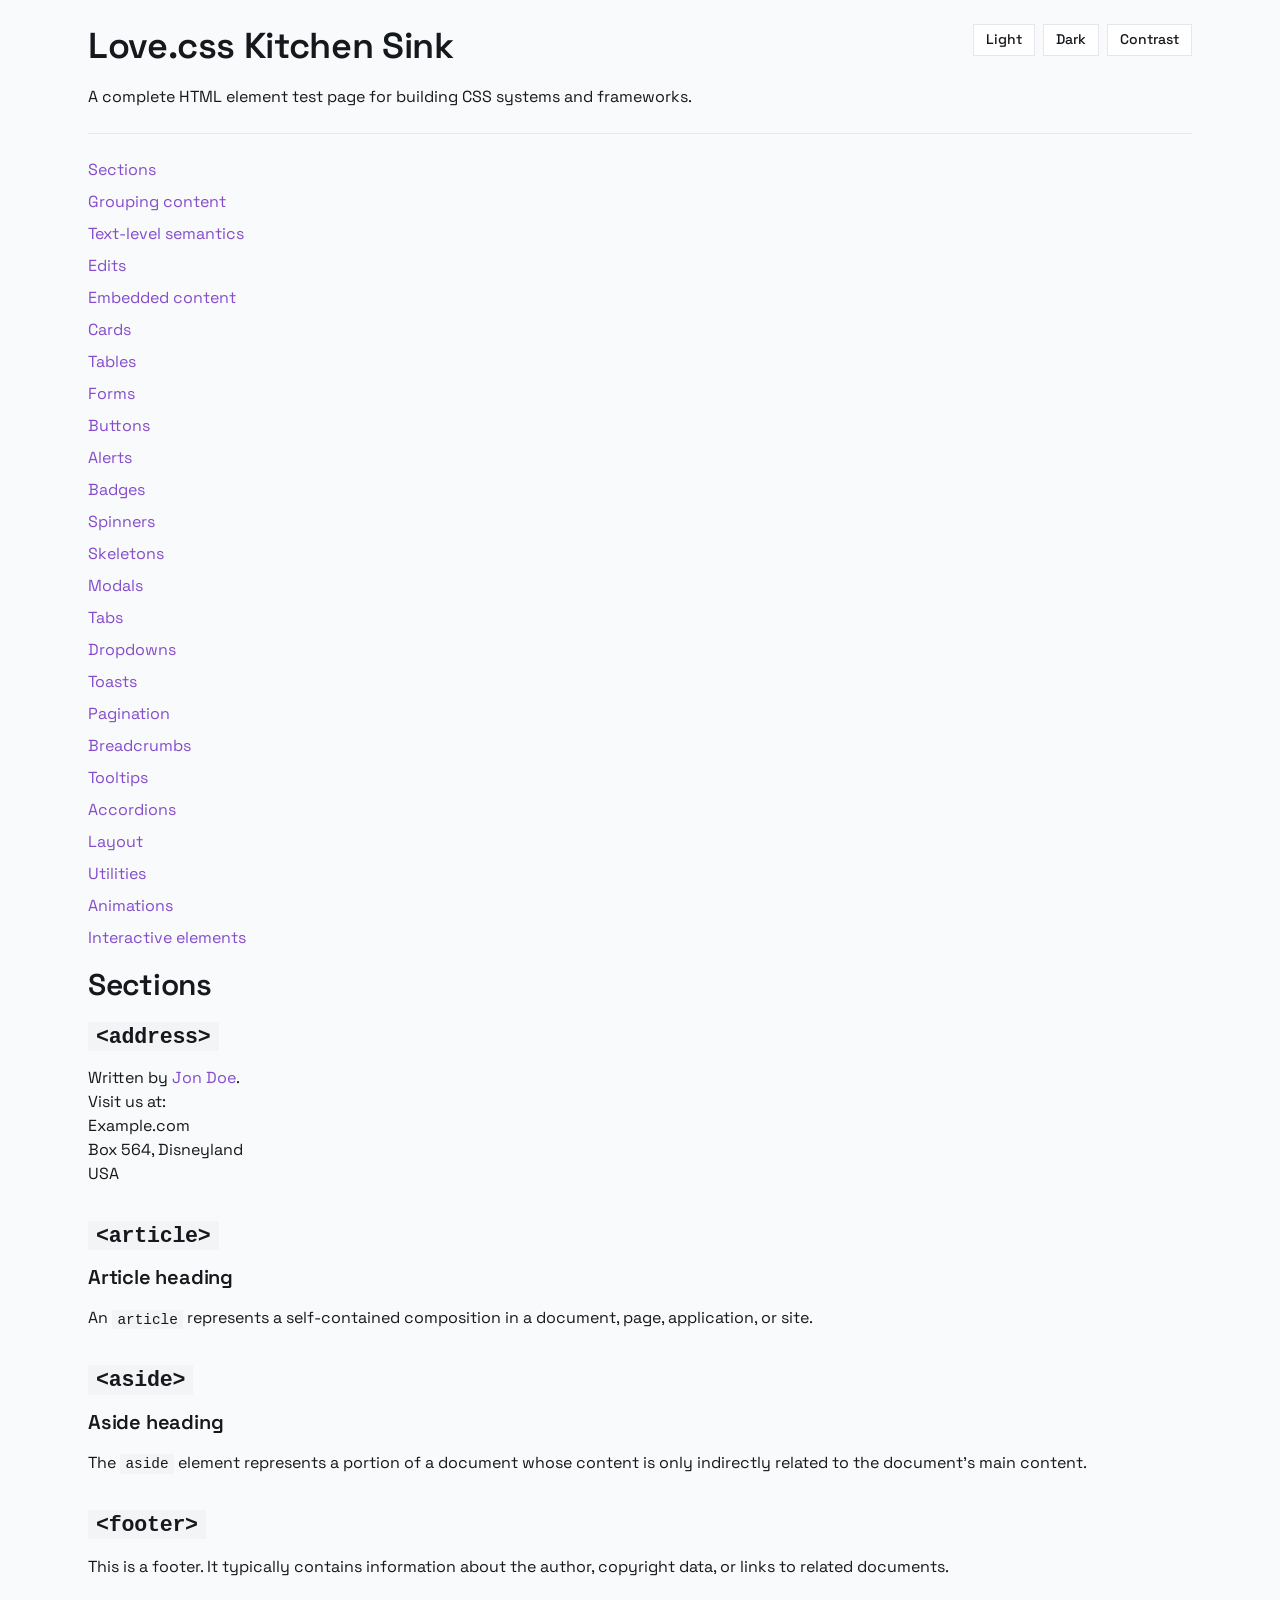
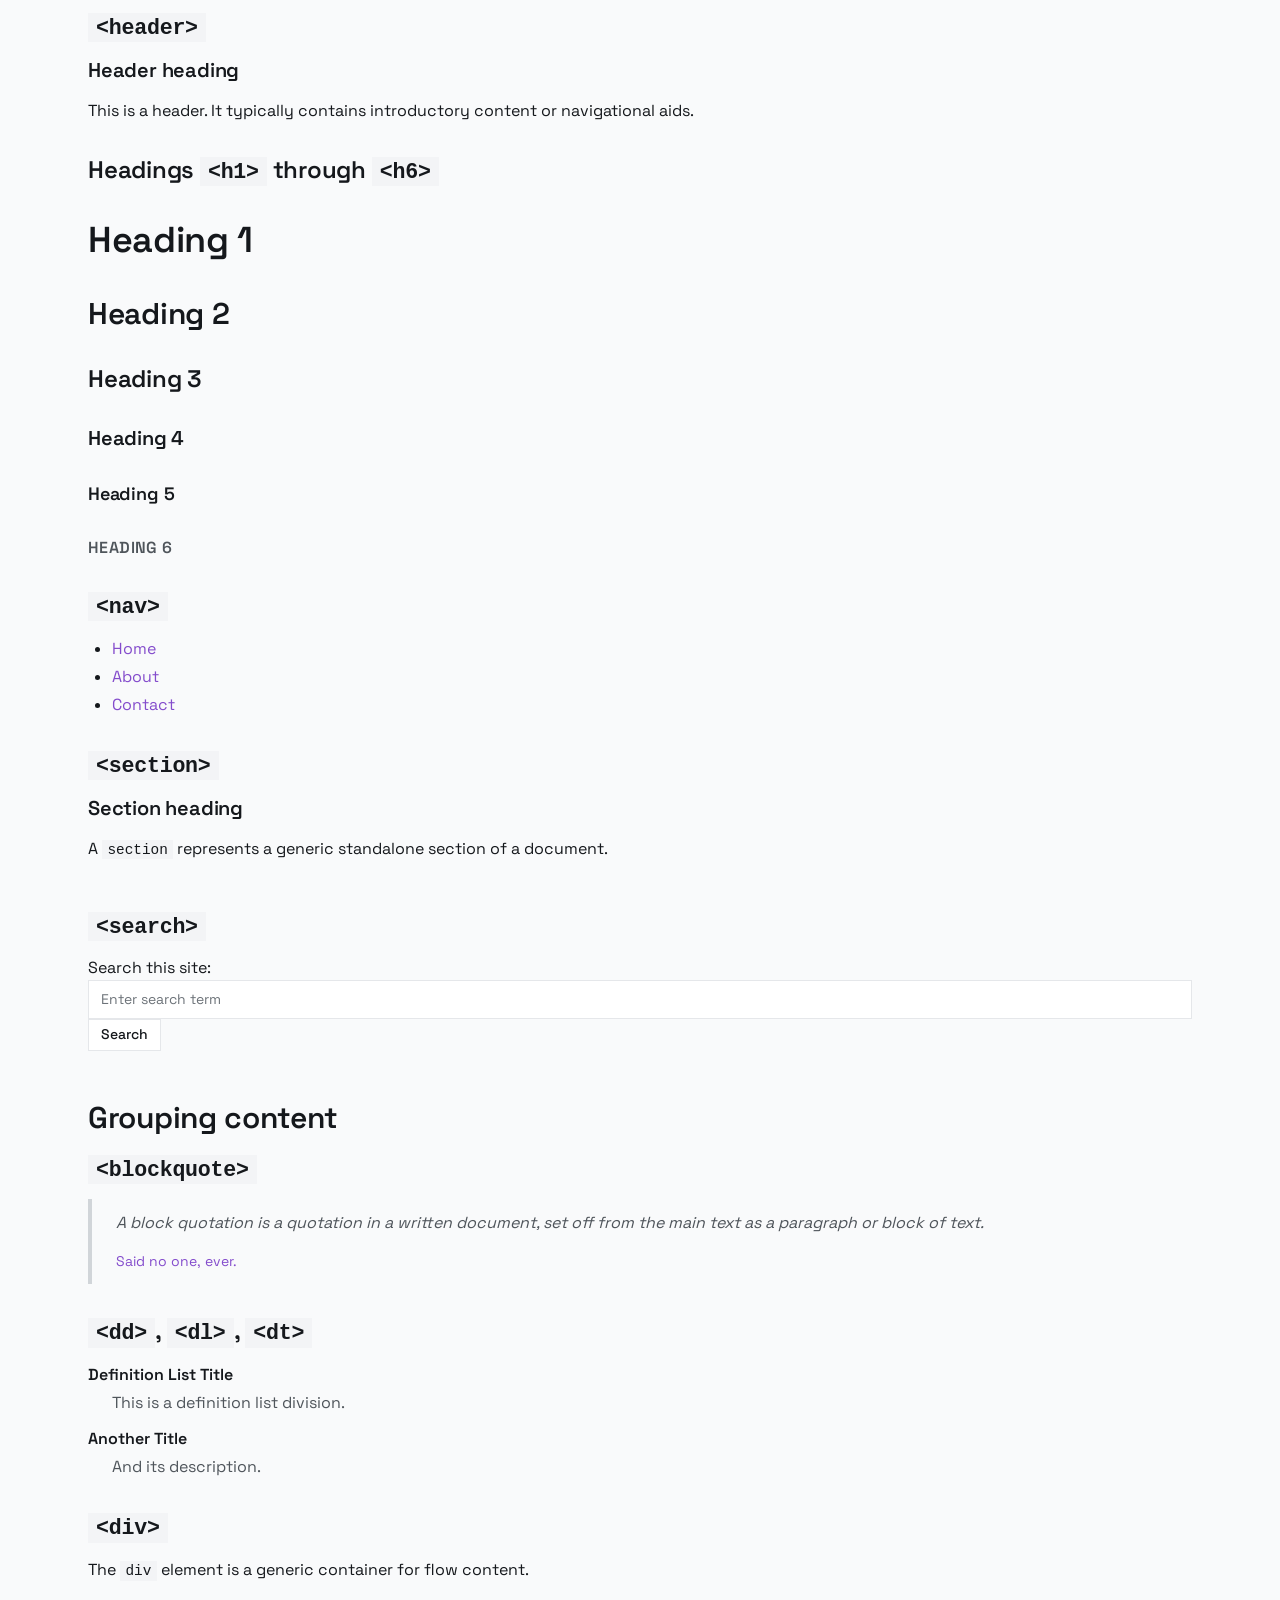
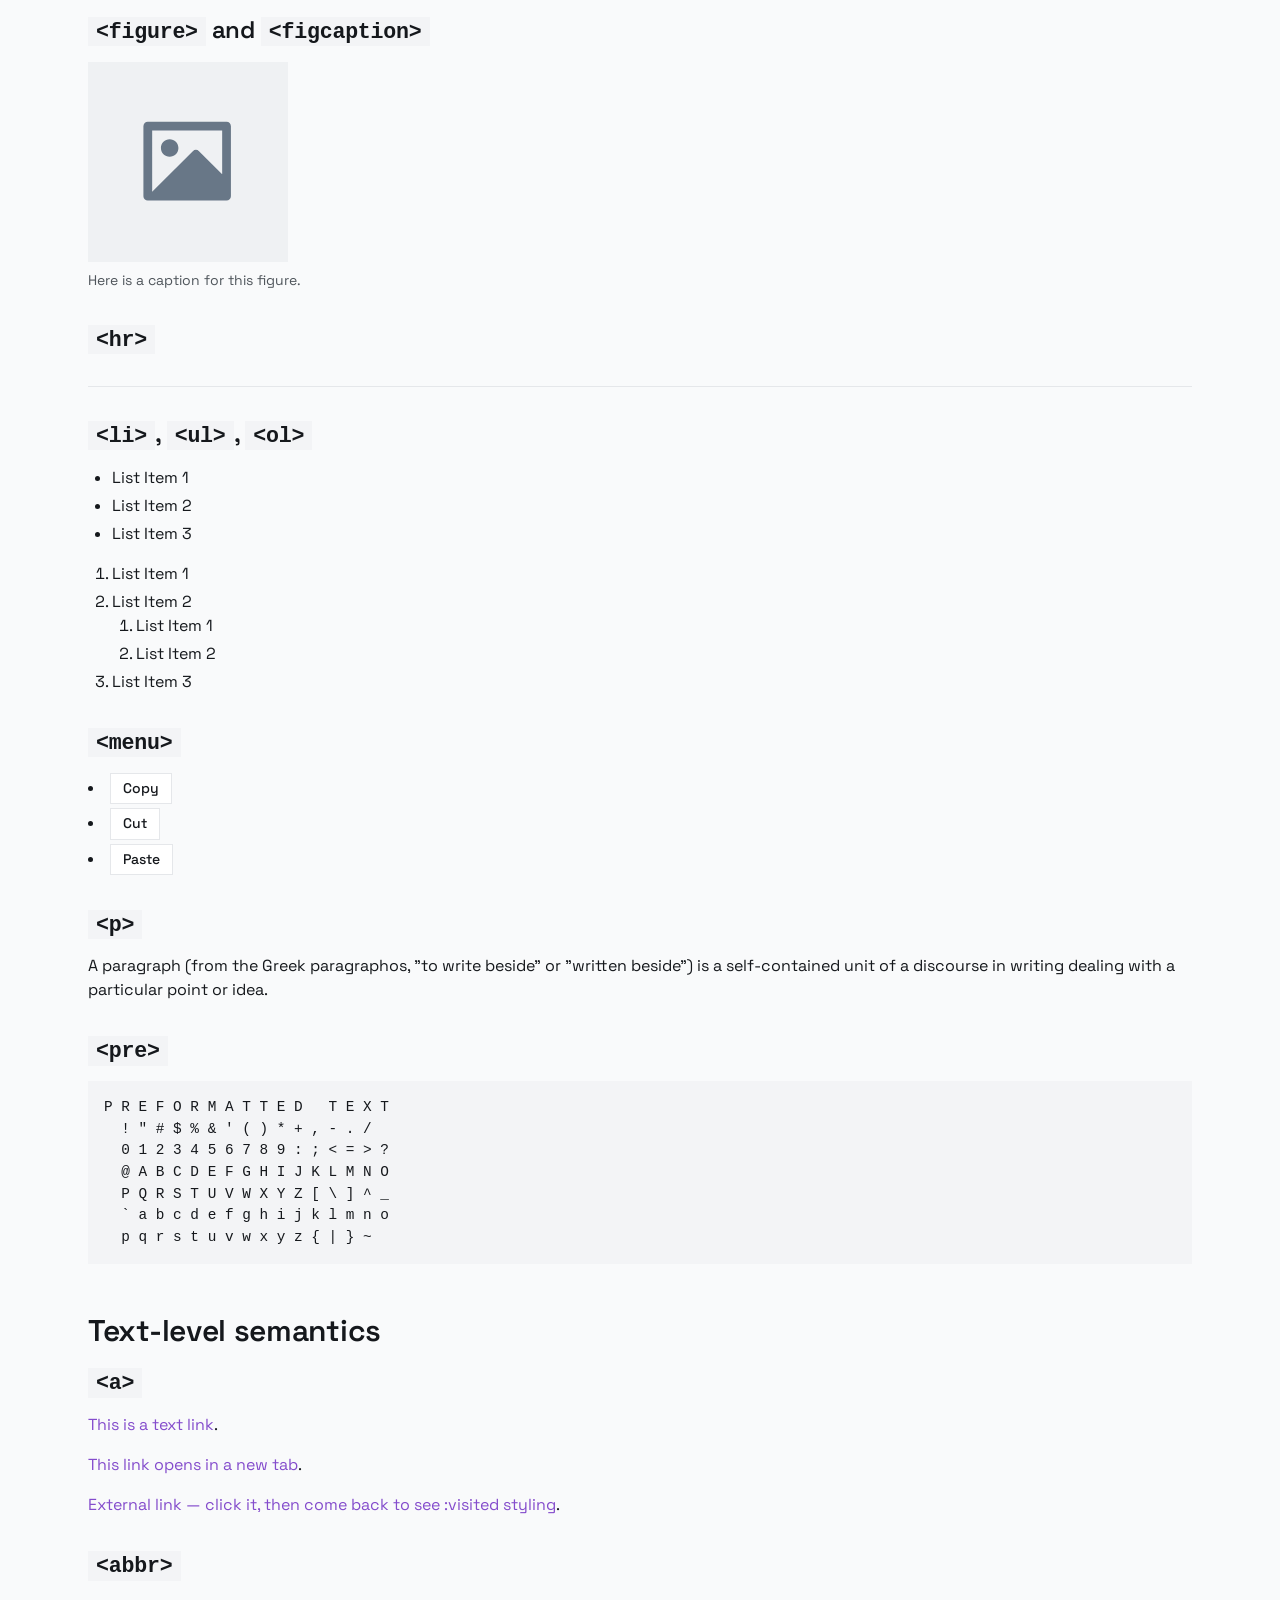
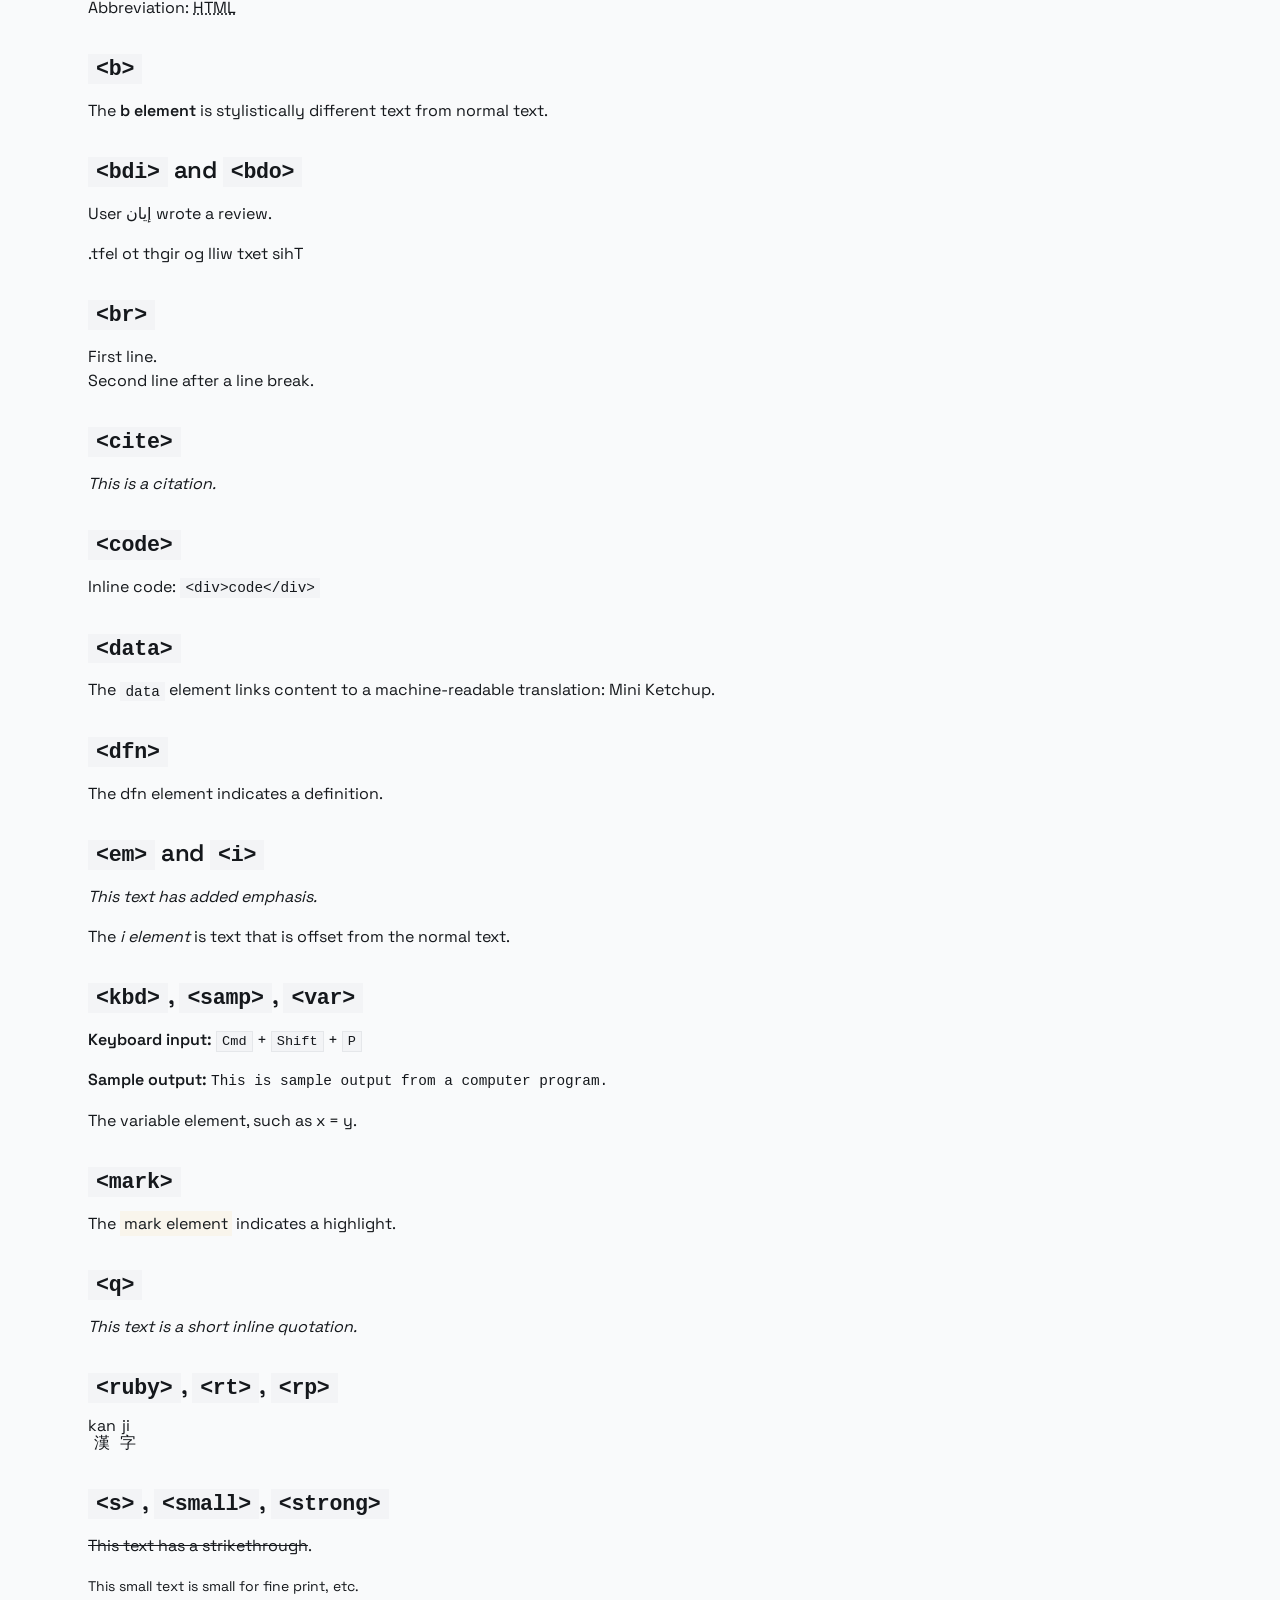
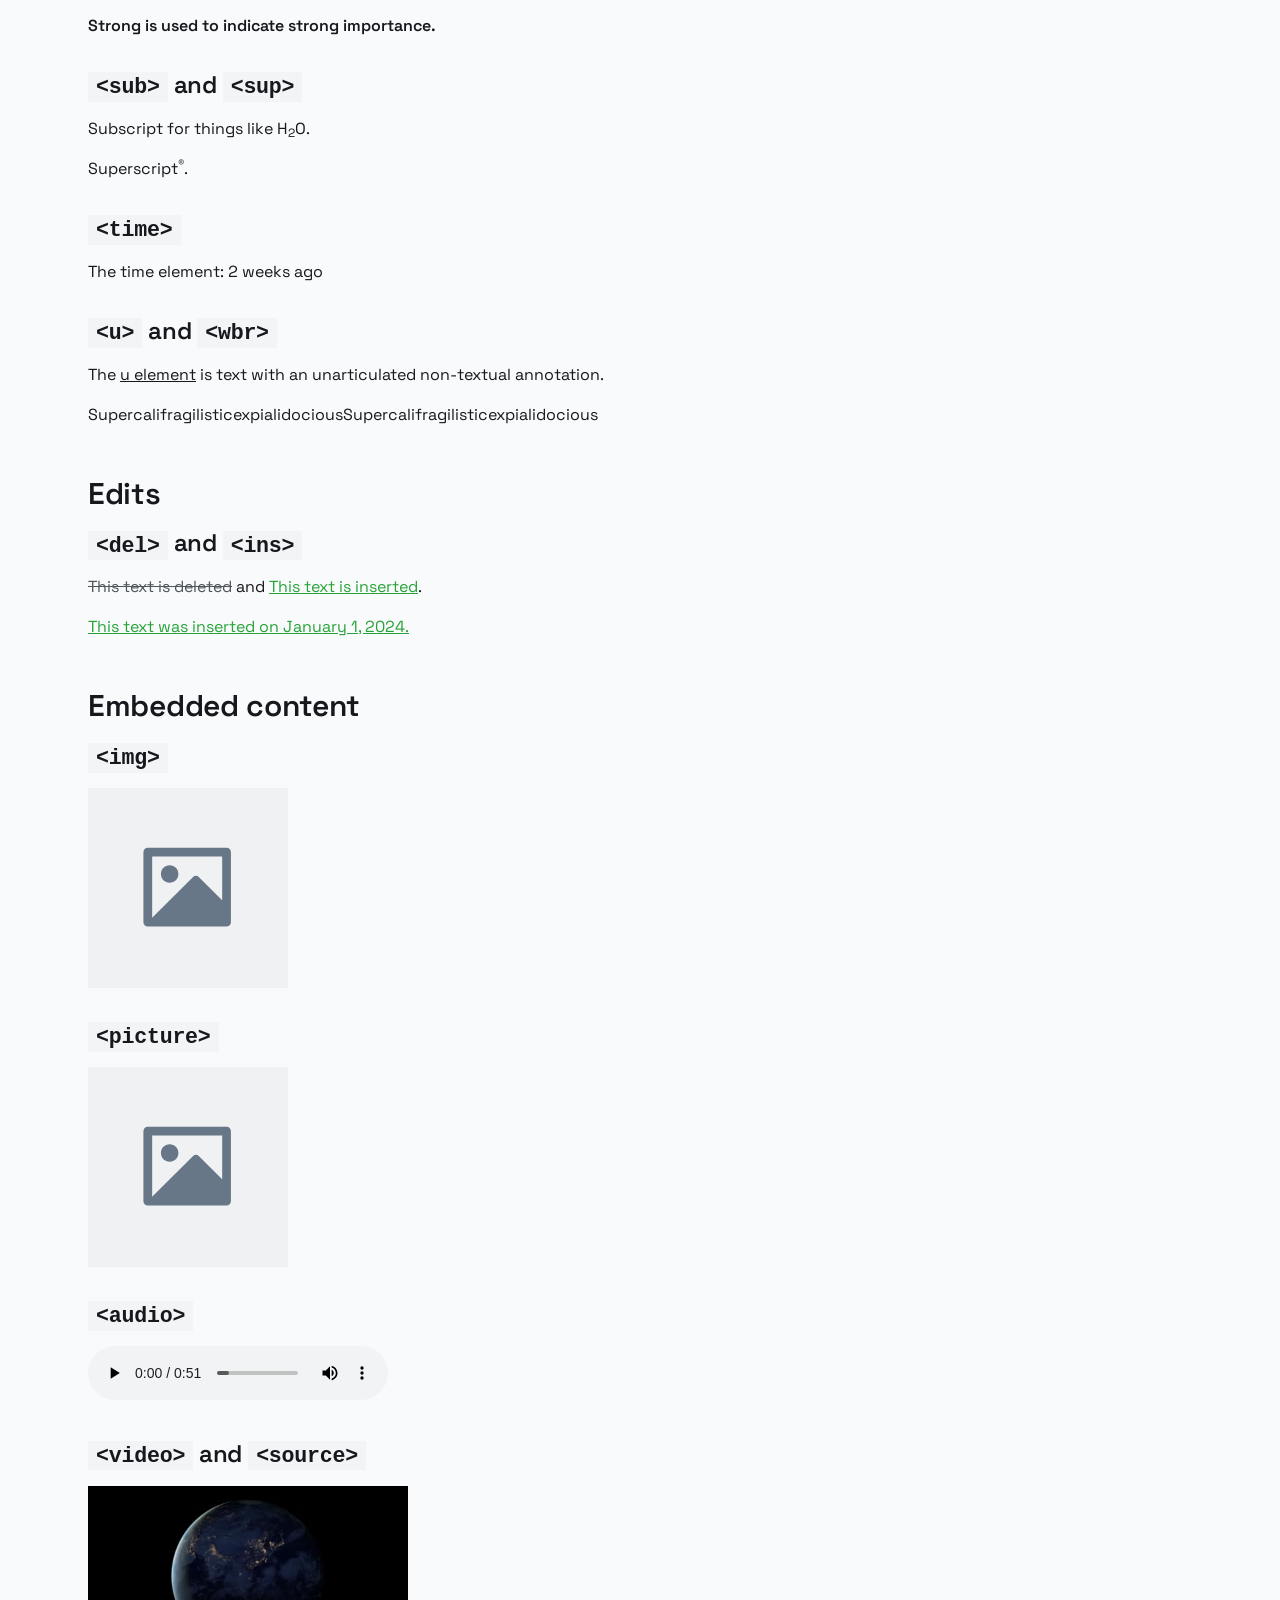
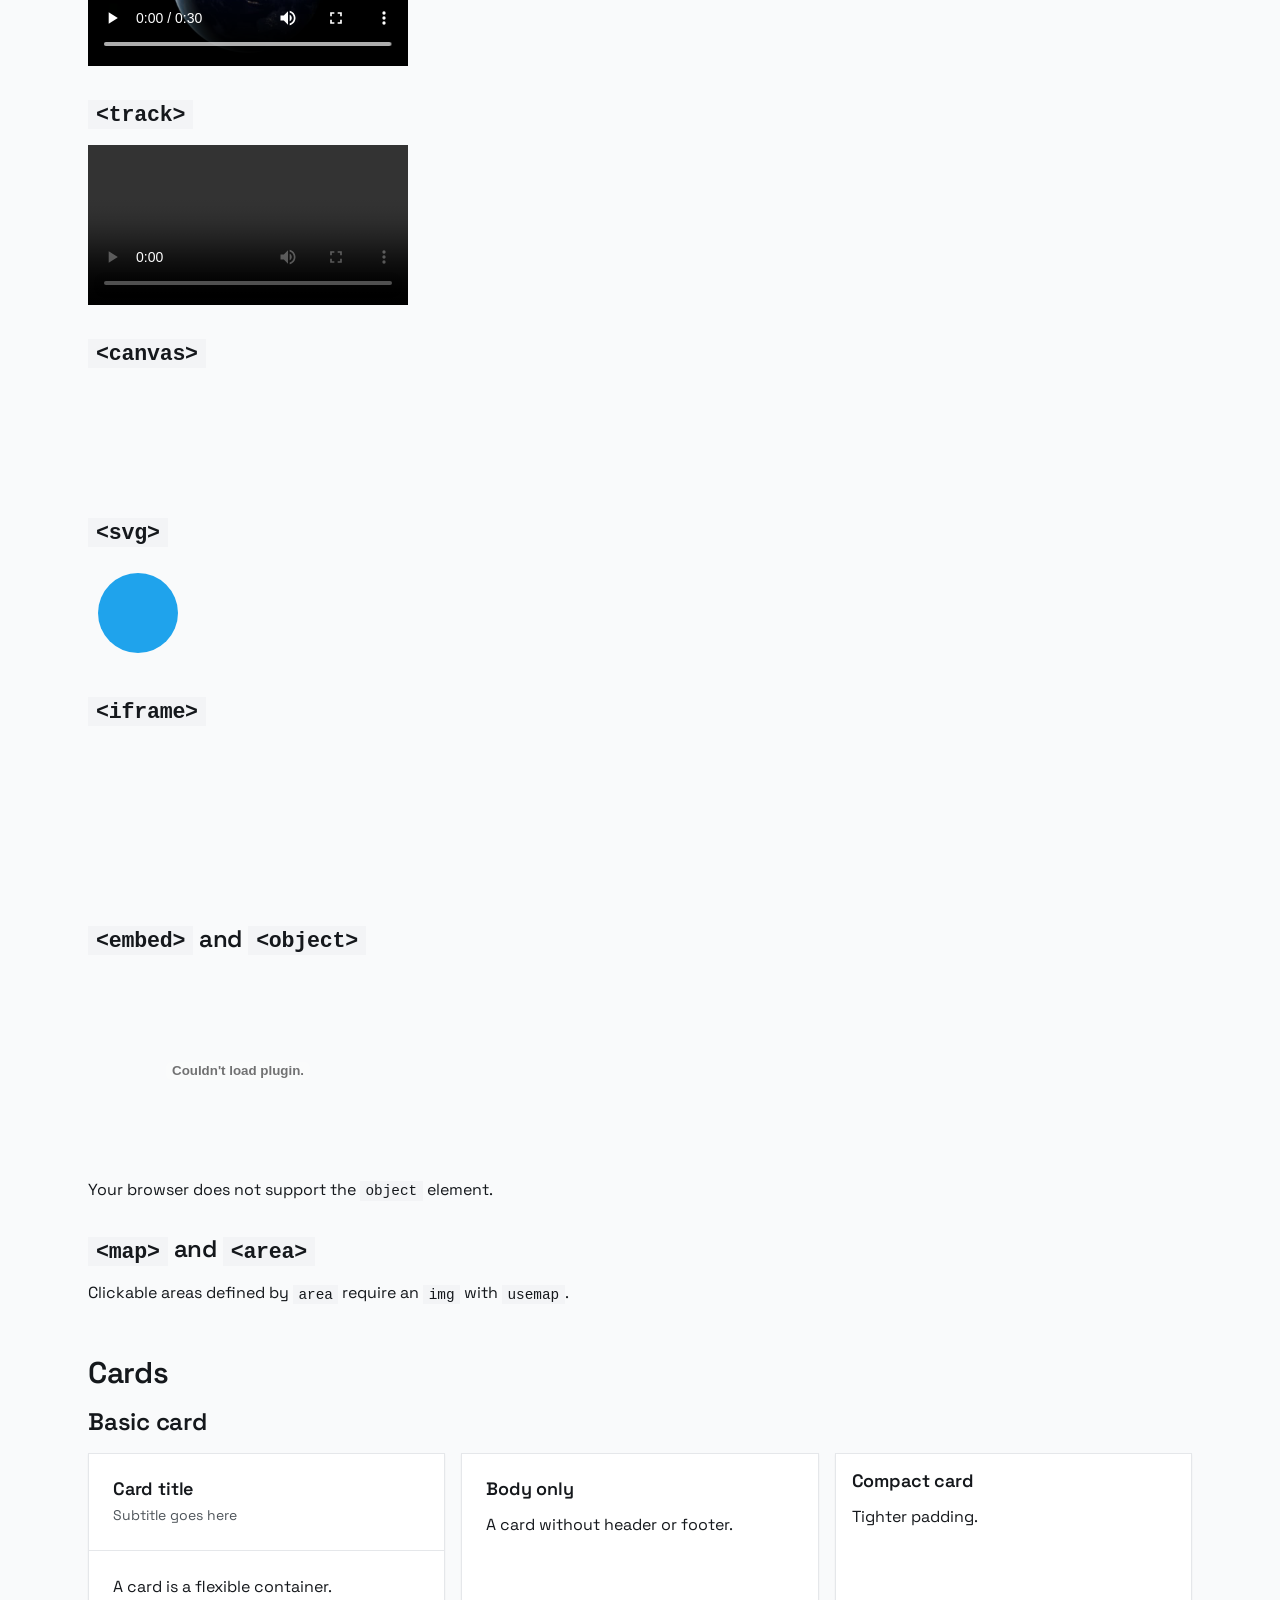
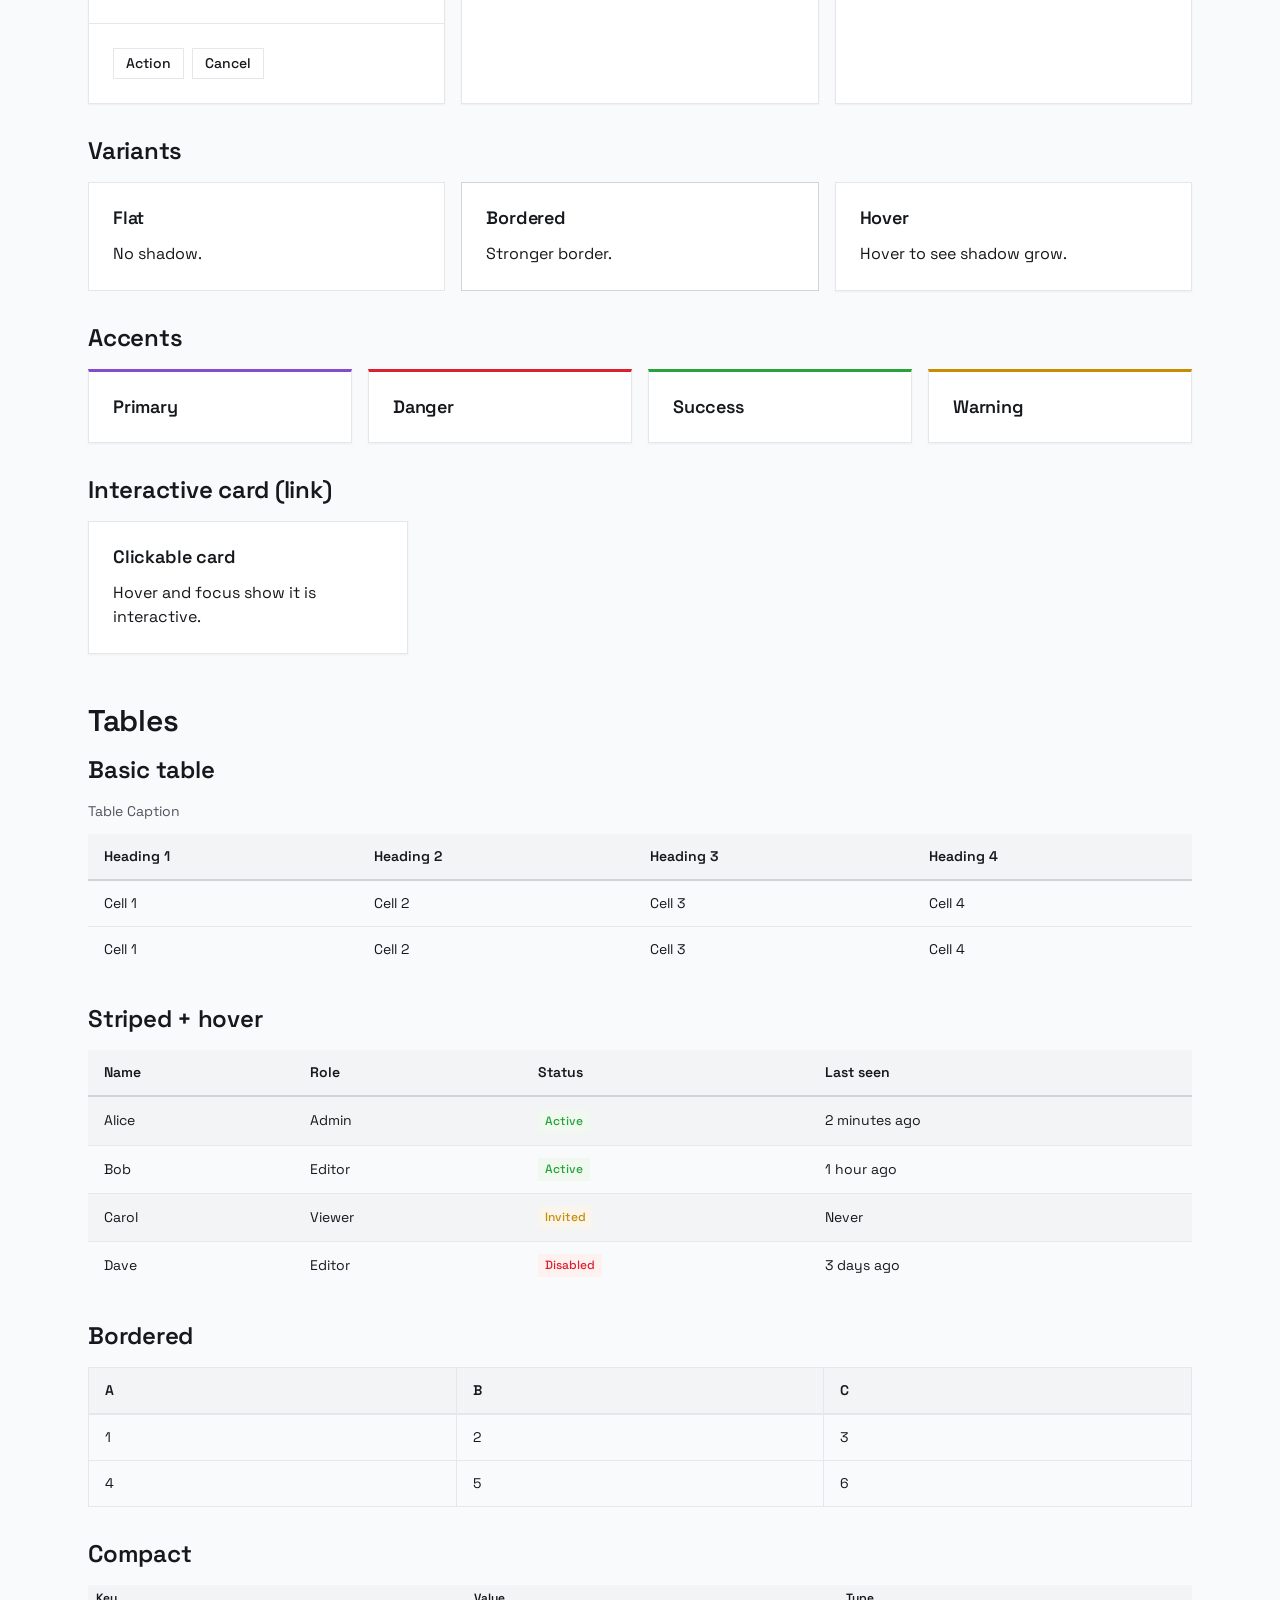
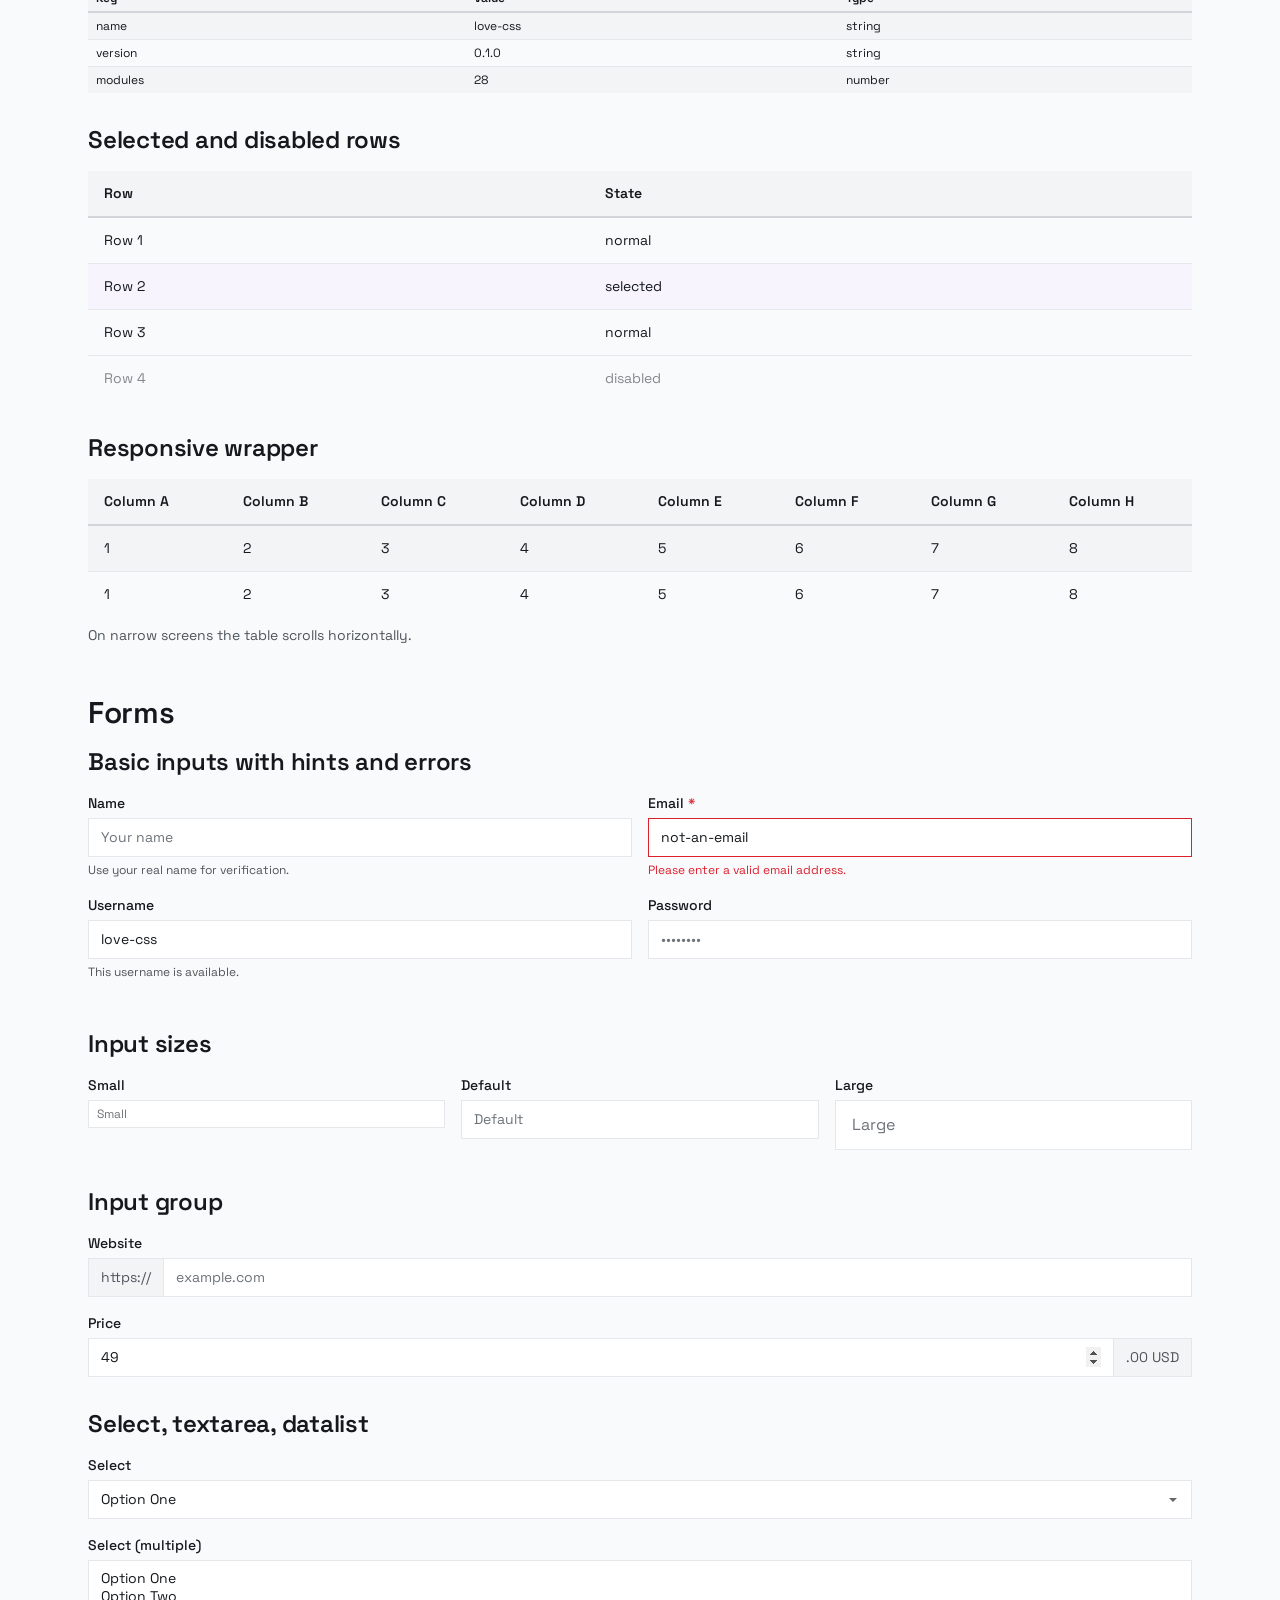
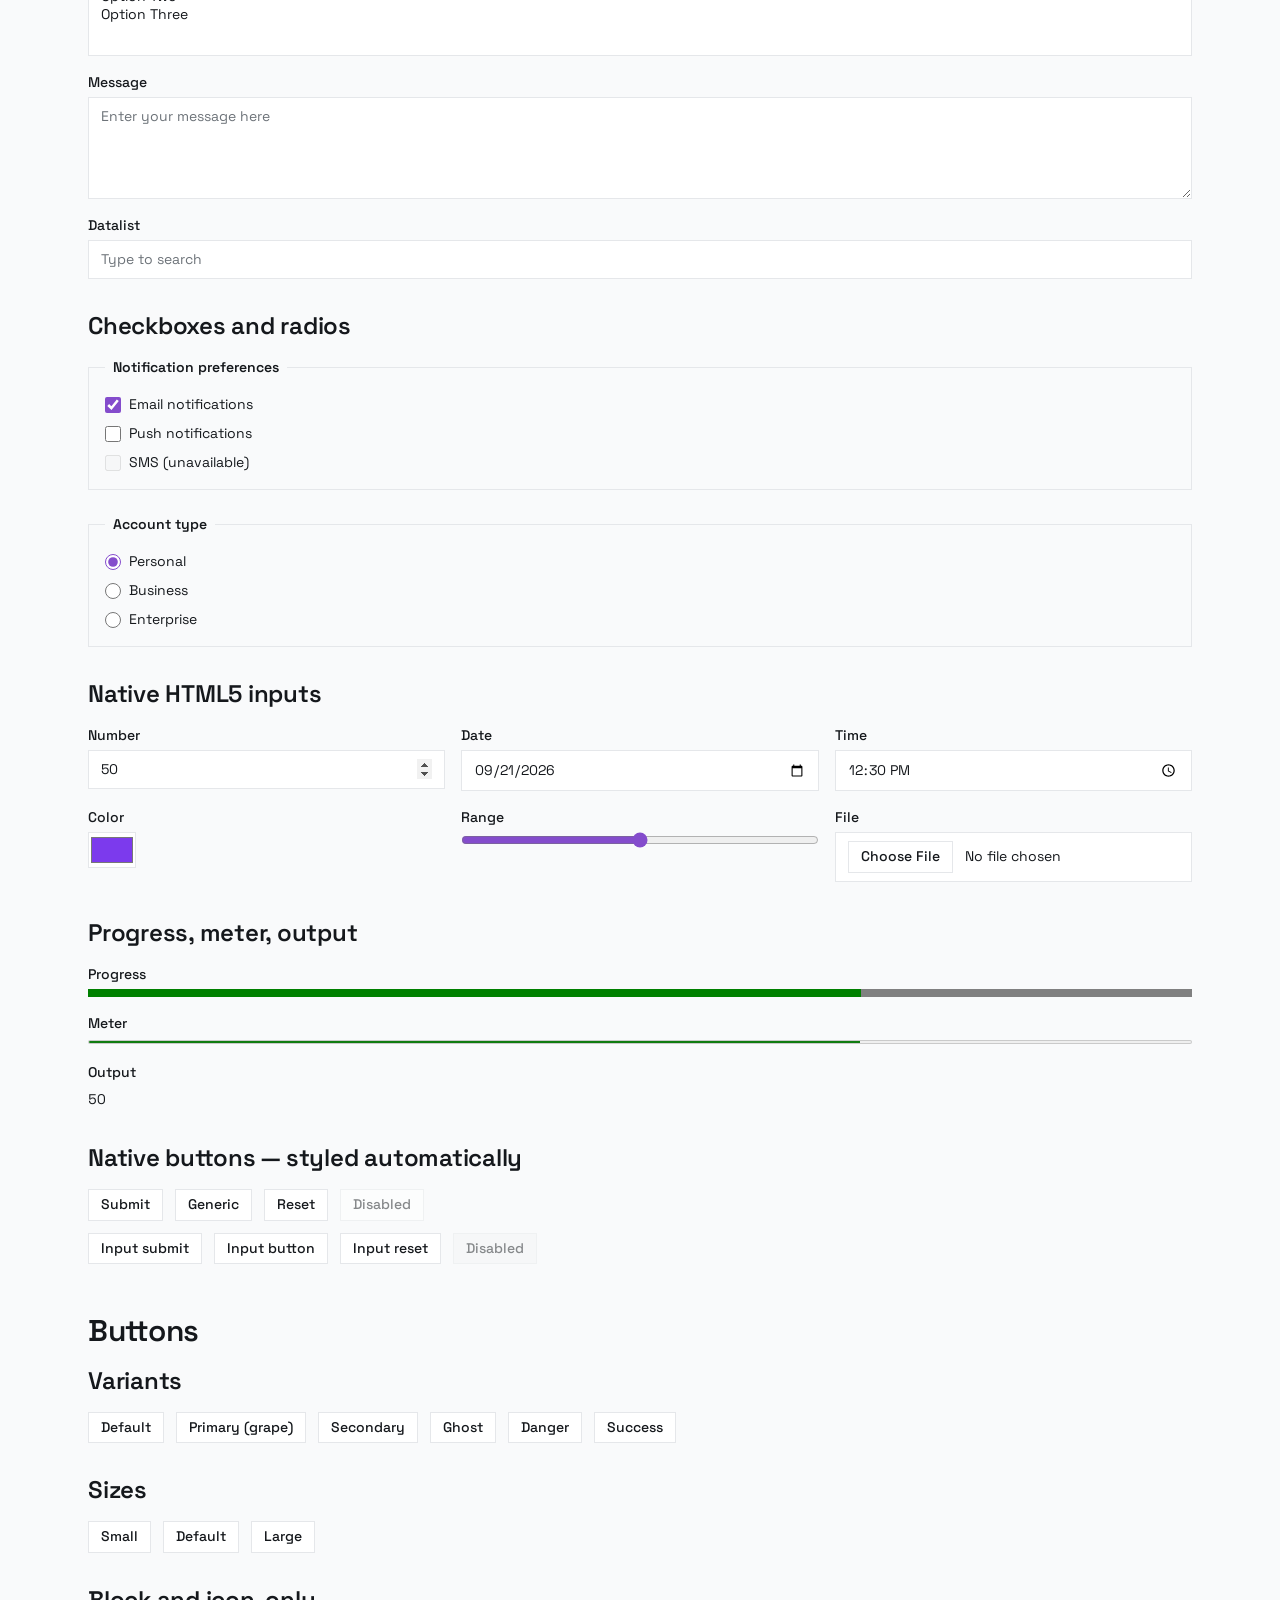
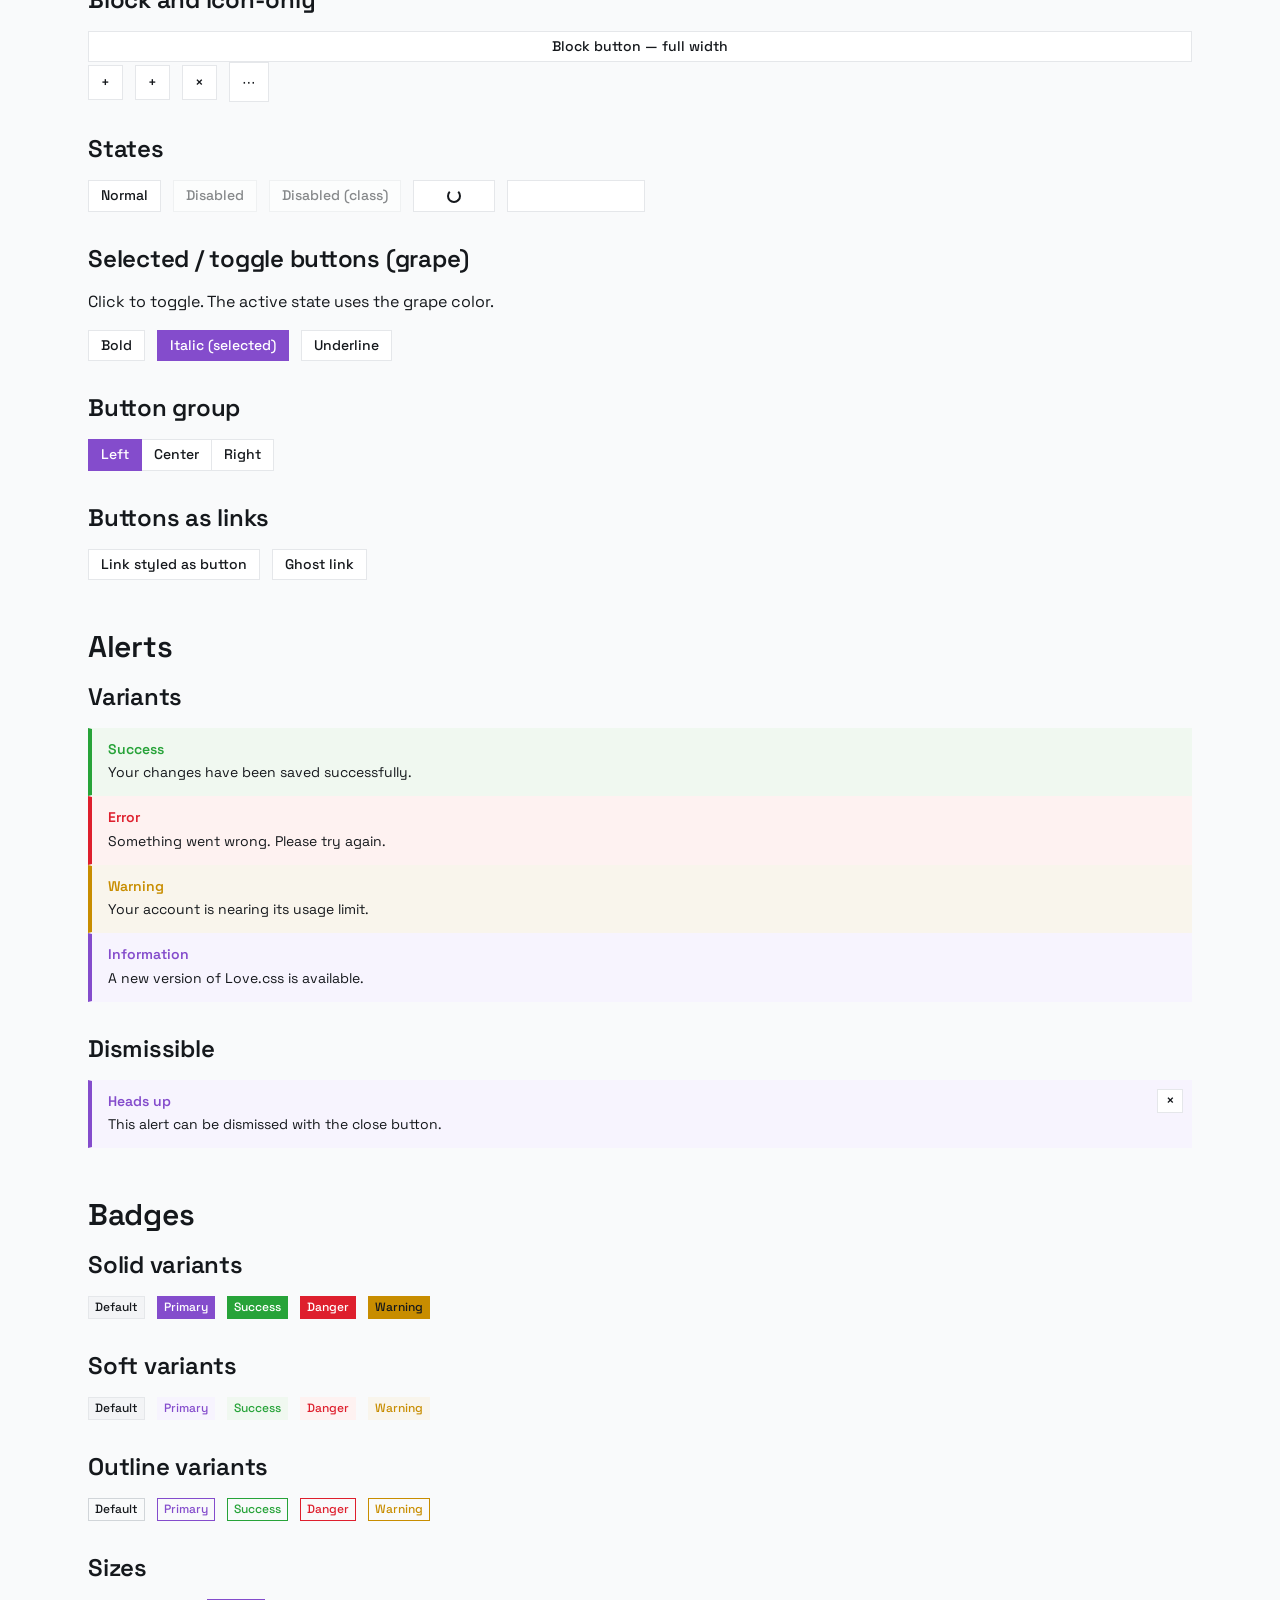
==== commit 599f7d54: "new update - new modules" ====
--- a/index.html
+++ b/index.html
@@ -23,6 +23,10 @@
   <link rel="stylesheet" href="css/love.tabs.css">
   <link rel="stylesheet" href="css/love.dropdown.css">
   <link rel="stylesheet" href="css/love.toast.css">
+  <link rel="stylesheet" href="css/love.pagination.css">
+  <link rel="stylesheet" href="css/love.breadcrumbs.css">
+  <link rel="stylesheet" href="css/love.tooltip.css">
+  <link rel="stylesheet" href="css/love.accordion.css">
   <link rel="stylesheet" href="css/love.layout.css">
   <link rel="stylesheet" href="css/love.utilities.css">
   <link rel="stylesheet" href="css/love.animations.css">
@@ -100,6 +104,10 @@
       <li><a href="#tabs">Tabs</a></li>
       <li><a href="#dropdowns">Dropdowns</a></li>
       <li><a href="#toasts">Toasts</a></li>
+      <li><a href="#pagination">Pagination</a></li>
+      <li><a href="#breadcrumbs">Breadcrumbs</a></li>
+      <li><a href="#tooltips">Tooltips</a></li>
+      <li><a href="#accordions">Accordions</a></li>
       <li><a href="#layout">Layout</a></li>
       <li><a href="#utilities">Utilities</a></li>
       <li><a href="#animations">Animations</a></li>
@@ -981,32 +989,22 @@
               <p class="alert-text">Your changes have been saved successfully.</p>
             </div>
           </div>
-
           <div class="alert alert-danger">
             <div class="alert-content">
               <span class="alert-title">Error</span>
               <p class="alert-text">Something went wrong. Please try again.</p>
             </div>
           </div>
-
           <div class="alert alert-warning">
             <div class="alert-content">
               <span class="alert-title">Warning</span>
               <p class="alert-text">Your account is nearing its usage limit.</p>
             </div>
           </div>
-
           <div class="alert alert-info">
             <div class="alert-content">
               <span class="alert-title">Information</span>
               <p class="alert-text">A new version of Love.css is available.</p>
-            </div>
-          </div>
-
-          <div class="alert">
-            <div class="alert-content">
-              <span class="alert-title">Neutral</span>
-              <p class="alert-text">This is a neutral alert with no variant applied.</p>
             </div>
           </div>
         </div>
@@ -1461,6 +1459,200 @@
       </article>
     </section>
 
+    <section id="pagination">
+      <h2>Pagination</h2>
+
+      <article>
+        <h3>Basic pagination</h3>
+        <nav aria-label="Pagination">
+          <ul class="pagination">
+            <li class="pagination-item"><a href="#!" class="pagination-link" aria-label="Previous">‹</a></li>
+            <li class="pagination-item"><a href="#!" class="pagination-link">1</a></li>
+            <li class="pagination-item"><a href="#!" class="pagination-link">2</a></li>
+            <li class="pagination-item is-active"><span class="pagination-link">3</span></li>
+            <li class="pagination-item"><a href="#!" class="pagination-link">4</a></li>
+            <li class="pagination-item"><a href="#!" class="pagination-link">5</a></li>
+            <li class="pagination-item"><a href="#!" class="pagination-link" aria-label="Next">›</a></li>
+          </ul>
+        </nav>
+      </article>
+
+      <article>
+        <h3>With ellipsis</h3>
+        <nav aria-label="Pagination">
+          <ul class="pagination">
+            <li class="pagination-item"><a href="#!" class="pagination-link">1</a></li>
+            <li class="pagination-item"><span class="pagination-ellipsis">…</span></li>
+            <li class="pagination-item"><a href="#!" class="pagination-link">8</a></li>
+            <li class="pagination-item is-active"><span class="pagination-link">9</span></li>
+            <li class="pagination-item"><a href="#!" class="pagination-link">10</a></li>
+            <li class="pagination-item"><span class="pagination-ellipsis">…</span></li>
+            <li class="pagination-item"><a href="#!" class="pagination-link">42</a></li>
+          </ul>
+        </nav>
+      </article>
+
+      <article>
+        <h3>Disabled prev/next</h3>
+        <nav aria-label="Pagination">
+          <ul class="pagination">
+            <li class="pagination-item is-disabled"><span class="pagination-link" aria-disabled="true">‹</span></li>
+            <li class="pagination-item is-active"><span class="pagination-link">1</span></li>
+            <li class="pagination-item"><a href="#!" class="pagination-link">2</a></li>
+            <li class="pagination-item"><a href="#!" class="pagination-link">3</a></li>
+            <li class="pagination-item"><a href="#!" class="pagination-link">›</a></li>
+          </ul>
+        </nav>
+      </article>
+
+      <article>
+        <h3>Sizes and centered</h3>
+        <nav aria-label="Pagination">
+          <ul class="pagination pagination-sm pagination-center">
+            <li class="pagination-item"><a href="#!" class="pagination-link">1</a></li>
+            <li class="pagination-item is-active"><span class="pagination-link">2</span></li>
+            <li class="pagination-item"><a href="#!" class="pagination-link">3</a></li>
+          </ul>
+        </nav>
+        <nav aria-label="Pagination" class="mt-3">
+          <ul class="pagination pagination-lg pagination-center">
+            <li class="pagination-item"><a href="#!" class="pagination-link">1</a></li>
+            <li class="pagination-item is-active"><span class="pagination-link">2</span></li>
+            <li class="pagination-item"><a href="#!" class="pagination-link">3</a></li>
+          </ul>
+        </nav>
+      </article>
+    </section>
+
+    <section id="breadcrumbs">
+      <h2>Breadcrumbs</h2>
+
+      <article>
+        <h3>Basic</h3>
+        <nav aria-label="Breadcrumb">
+          <ol class="breadcrumbs">
+            <li class="breadcrumbs-item"><a href="#!" class="breadcrumbs-link">Home</a></li>
+            <li class="breadcrumbs-item"><a href="#!" class="breadcrumbs-link">Library</a></li>
+            <li class="breadcrumbs-item"><span class="breadcrumbs-current" aria-current="page">Data</span></li>
+          </ol>
+        </nav>
+      </article>
+
+      <article>
+        <h3>Arrow separator</h3>
+        <nav aria-label="Breadcrumb">
+          <ol class="breadcrumbs breadcrumbs-arrow">
+            <li class="breadcrumbs-item"><a href="#!" class="breadcrumbs-link">Home</a></li>
+            <li class="breadcrumbs-item"><a href="#!" class="breadcrumbs-link">Products</a></li>
+            <li class="breadcrumbs-item"><a href="#!" class="breadcrumbs-link">Shoes</a></li>
+            <li class="breadcrumbs-item"><span class="breadcrumbs-current" aria-current="page">Sneakers</span></li>
+          </ol>
+        </nav>
+      </article>
+
+      <article>
+        <h3>With background bar</h3>
+        <nav aria-label="Breadcrumb" class="breadcrumbs-bar">
+          <ol class="breadcrumbs">
+            <li class="breadcrumbs-item"><a href="#!" class="breadcrumbs-link">Admin</a></li>
+            <li class="breadcrumbs-item"><a href="#!" class="breadcrumbs-link">Users</a></li>
+            <li class="breadcrumbs-item"><span class="breadcrumbs-current" aria-current="page">Edit profile</span></li>
+          </ol>
+        </nav>
+      </article>
+    </section>
+
+    <section id="tooltips">
+      <h2>Tooltips</h2>
+
+      <article>
+        <h3>Placement</h3>
+        <p>
+          Hover or focus each trigger to see the tooltip.
+        </p>
+        <div class="cluster">
+          <button type="button" class="btn tooltip" data-tooltip="This tooltip appears above">Top (default)</button>
+          <button type="button" class="btn tooltip tooltip-bottom" data-tooltip="This tooltip appears below">Bottom</button>
+          <button type="button" class="btn tooltip tooltip-right" data-tooltip="This tooltip appears on the right">Right</button>
+          <button type="button" class="btn tooltip tooltip-left" data-tooltip="This tooltip appears on the left">Left</button>
+        </div>
+      </article>
+
+      <article>
+        <h3>On inline text</h3>
+        <p>
+          This sentence has a
+          <span class="tooltip tooltip-underline" tabindex="0" data-tooltip="A tooltip on inline text">helpful tooltip</span>
+          that explains the term. Tab to it with the keyboard.
+        </p>
+      </article>
+
+      <article>
+        <h3>On icon buttons</h3>
+        <div class="cluster">
+          <button type="button" class="btn btn-icon tooltip" aria-label="Add" data-tooltip="Add new item">+</button>
+          <button type="button" class="btn btn-icon btn-danger tooltip" aria-label="Delete" data-tooltip="Delete this item">×</button>
+          <button type="button" class="btn btn-icon btn-ghost tooltip" aria-label="More" data-tooltip="More actions">⋯</button>
+        </div>
+      </article>
+    </section>
+
+    <section id="accordions">
+      <h2>Accordions</h2>
+
+      <article>
+        <h3>Basic accordion</h3>
+        <div class="accordion">
+          <details class="accordion-item" open>
+            <summary class="accordion-trigger">What is Love.css?</summary>
+            <div class="accordion-panel">
+              <p>Love.css is a minimalist CSS framework for fast interface assembly. It focuses on design, not animations, and gives you full control through tokens.</p>
+            </div>
+          </details>
+          <details class="accordion-item">
+            <summary class="accordion-trigger">How do I install it?</summary>
+            <div class="accordion-panel">
+              <p>Clone the repository, run the installer, and start using classes. No build step, no dependencies, no configuration files.</p>
+            </div>
+          </details>
+          <details class="accordion-item">
+            <summary class="accordion-trigger">Can I customize it?</summary>
+            <div class="accordion-panel">
+              <p>Yes. Every visual parameter is a CSS variable. Change a token and the entire framework adapts. Or use <code>love.overrides.css</code> for your own rules.</p>
+            </div>
+          </details>
+        </div>
+      </article>
+
+      <article>
+        <h3>Flush accordion</h3>
+        <div class="accordion accordion-flush">
+          <details class="accordion-item">
+            <summary class="accordion-trigger">Section one</summary>
+            <div class="accordion-panel"><p>Content for section one.</p></div>
+          </details>
+          <details class="accordion-item">
+            <summary class="accordion-trigger">Section two</summary>
+            <div class="accordion-panel"><p>Content for section two.</p></div>
+          </details>
+        </div>
+      </article>
+
+      <article>
+        <h3>Separated accordion</h3>
+        <div class="accordion accordion-separated">
+          <details class="accordion-item">
+            <summary class="accordion-trigger">First card</summary>
+            <div class="accordion-panel"><p>Each item is its own bordered card.</p></div>
+          </details>
+          <details class="accordion-item">
+            <summary class="accordion-trigger">Second card</summary>
+            <div class="accordion-panel"><p>With spacing between them.</p></div>
+          </details>
+        </div>
+      </article>
+    </section>
+
     <section id="layout">
       <h2>Layout</h2>
 
@@ -1635,7 +1827,6 @@
 
       /* Theme switcher */
       var themeButtons = document.querySelectorAll('.ks-theme-switcher button');
-
       function applyTheme(theme) {
         if (theme === 'auto') {
           html.removeAttribute('data-love-theme');
@@ -1647,15 +1838,11 @@
         });
         try { localStorage.setItem('love-theme', theme); } catch (e) {}
       }
-
       var savedTheme = null;
       try { savedTheme = localStorage.getItem('love-theme'); } catch (e) {}
       applyTheme(savedTheme || html.getAttribute('data-love-theme') || 'auto');
-
       themeButtons.forEach(function (btn) {
-        btn.addEventListener('click', function () {
-          applyTheme(btn.dataset.theme);
-        });
+        btn.addEventListener('click', function () { applyTheme(btn.dataset.theme); });
       });
 
       /* Button group */
--- a/css/love.pagination.css
+++ b/css/love.pagination.css
@@ -0,0 +1,155 @@
+/*! Love.css pagination | MIT License | github.com/PlakhovVadim/love-css */
+
+.pagination {
+  display: flex;
+  flex-wrap: wrap;
+  align-items: center;
+  gap: 0;
+  margin: 0;
+  padding: 0;
+  list-style: none;
+}
+
+.pagination-item {
+  display: inline-flex;
+}
+
+.pagination-link,
+.pagination-item > a,
+.pagination-item > span {
+  display: inline-flex;
+  align-items: center;
+  justify-content: center;
+  min-width: 2rem;
+  height: 2rem;
+  padding: 0 var(--love-space-2);
+  font-family: var(--love-font-sans);
+  font-size: var(--love-font-size-sm);
+  font-weight: var(--love-font-weight-medium);
+  line-height: 1;
+  color: var(--love-text);
+  text-decoration: none;
+  background-color: transparent;
+  border: 1px solid var(--love-border);
+  border-radius: var(--love-radius-none);
+  margin-left: -1px;
+  cursor: pointer;
+  transition: color var(--love-duration-fast) var(--love-ease-default),
+              background-color var(--love-duration-fast) var(--love-ease-default),
+              border-color var(--love-duration-fast) var(--love-ease-default);
+}
+
+.pagination-item:first-child .pagination-link,
+.pagination-item:first-child > a,
+.pagination-item:first-child > span {
+  margin-left: 0;
+}
+
+.pagination-link:hover,
+.pagination-item > a:hover {
+  color: var(--love-text);
+  background-color: var(--love-bg-subtle);
+  border-color: var(--love-border-strong);
+  z-index: 1;
+}
+
+.pagination-link:focus-visible,
+.pagination-item > a:focus-visible {
+  outline: 2px solid var(--love-focus);
+  outline-offset: 2px;
+  z-index: 2;
+}
+
+/* Active page */
+
+.pagination-link.is-active,
+.pagination-item.is-active > a,
+.pagination-item.is-active > span,
+.pagination-link[aria-current="page"] {
+  color: var(--love-text-inverse);
+  background-color: var(--love-primary);
+  border-color: var(--love-primary);
+  cursor: default;
+  z-index: 1;
+}
+
+/* Disabled prev/next */
+
+.pagination-link.is-disabled,
+.pagination-item.is-disabled > a,
+.pagination-item.is-disabled > span,
+.pagination-link[aria-disabled="true"] {
+  color: var(--love-text-muted);
+  background-color: transparent;
+  border-color: var(--love-border);
+  cursor: not-allowed;
+  pointer-events: none;
+  opacity: 0.5;
+}
+
+/* Ellipsis — the "..." between page numbers */
+
+.pagination-ellipsis {
+  display: inline-flex;
+  align-items: center;
+  justify-content: center;
+  min-width: 2rem;
+  height: 2rem;
+  padding: 0 var(--love-space-2);
+  font-size: var(--love-font-size-sm);
+  color: var(--love-text-muted);
+  background-color: transparent;
+  border: 1px solid var(--love-border);
+  margin-left: -1px;
+}
+
+/* Size modifiers */
+
+.pagination-sm .pagination-link,
+.pagination-sm .pagination-item > a,
+.pagination-sm .pagination-item > span,
+.pagination-sm .pagination-ellipsis {
+  min-width: 1.75rem;
+  height: 1.75rem;
+  font-size: var(--love-font-size-xs);
+}
+
+.pagination-lg .pagination-link,
+.pagination-lg .pagination-item > a,
+.pagination-lg .pagination-item > span,
+.pagination-lg .pagination-ellipsis {
+  min-width: 2.5rem;
+  height: 2.5rem;
+  font-size: var(--love-font-size-base);
+}
+
+/* Centered variant */
+
+.pagination-center {
+  justify-content: center;
+}
+
+/* Rounded toggle — uses full radius regardless of global radius-none */
+
+.pagination-rounded .pagination-link,
+.pagination-rounded .pagination-item > a,
+.pagination-rounded .pagination-item > span,
+.pagination-rounded .pagination-ellipsis {
+  border-radius: var(--love-radius-sm);
+  margin-left: var(--love-space-1);
+}
+
+.pagination-rounded .pagination-item:first-child .pagination-link,
+.pagination-rounded .pagination-item:first-child > a,
+.pagination-rounded .pagination-item:first-child > span {
+  margin-left: 0;
+}
+
+/* Reduced motion */
+
+@media (prefers-reduced-motion: reduce) {
+  .pagination-link,
+  .pagination-item > a {
+    transition: none;
+  }
+}
--- a/css/love.breadcrumbs.css
+++ b/css/love.breadcrumbs.css
@@ -0,0 +1,82 @@
+/*! Love.css breadcrumbs | MIT License | github.com/PlakhovVadim/love-css */
+
+.breadcrumbs {
+  display: flex;
+  flex-wrap: wrap;
+  align-items: center;
+  gap: var(--love-space-1);
+  margin: 0;
+  padding: 0;
+  list-style: none;
+  font-size: var(--love-font-size-sm);
+  color: var(--love-text-muted);
+}
+
+.breadcrumbs-item {
+  display: inline-flex;
+  align-items: center;
+  gap: var(--love-space-1);
+}
+
+.breadcrumbs-item:not(:last-child)::after {
+  content: "/";
+  display: inline-block;
+  margin-left: var(--love-space-1);
+  color: var(--love-text-muted);
+  user-select: none;
+}
+
+.breadcrumbs-link {
+  color: var(--love-link);
+  text-decoration: none;
+  transition: color var(--love-duration-fast) var(--love-ease-default);
+}
+
+.breadcrumbs-link:hover {
+  color: var(--love-link-hover);
+  text-decoration: underline;
+}
+
+.breadcrumbs-link:focus-visible {
+  outline: 2px solid var(--love-focus);
+  outline-offset: 2px;
+}
+
+.breadcrumbs-current {
+  color: var(--love-text);
+  font-weight: var(--love-font-weight-medium);
+}
+
+/* Separator variants */
+
+.breadcrumbs-arrow .breadcrumbs-item:not(:last-child)::after {
+  content: "›";
+  font-size: 1.1em;
+  line-height: 1;
+}
+
+.breadcrumbs-chevron .breadcrumbs-item:not(:last-child)::after {
+  content: "→";
+}
+
+.breadcrumbs-dot .breadcrumbs-item:not(:last-child)::after {
+  content: "•";
+}
+
+/* Background wrapper */
+
+.breadcrumbs-bar {
+  display: block;
+  padding: var(--love-space-2) var(--love-space-3);
+  background-color: var(--love-bg-subtle);
+  border: 1px solid var(--love-border);
+  border-radius: var(--love-radius-none);
+}
+
+/* Reduced motion */
+
+@media (prefers-reduced-motion: reduce) {
+  .breadcrumbs-link {
+    transition: none;
+  }
+}
--- a/css/love.tooltip.css
+++ b/css/love.tooltip.css
@@ -0,0 +1,166 @@
+/*! Love.css tooltip | MIT License | github.com/PlakhovVadim/love-css */
+
+/*
+ * Tooltip uses a data attribute for the text.
+ * Markup: <span class="tooltip" data-tooltip="Text here">Trigger</span>
+ * Positioning is controlled by .tooltip-top, .tooltip-bottom (default is top).
+ */
+
+.tooltip {
+  position: relative;
+  display: inline-block;
+  cursor: help;
+}
+
+.tooltip::before,
+.tooltip::after {
+  position: absolute;
+  pointer-events: none;
+  opacity: 0;
+  visibility: hidden;
+  transition: opacity var(--love-duration-fast) var(--love-ease-out),
+              visibility var(--love-duration-fast) var(--love-ease-out),
+              transform var(--love-duration-fast) var(--love-ease-out);
+  z-index: var(--love-z-tooltip);
+}
+
+/* Tooltip body */
+
+.tooltip::after {
+  content: attr(data-tooltip);
+  bottom: calc(100% + 0.5rem);
+  left: 50%;
+  transform: translateX(-50%) translateY(0.25rem);
+  padding: var(--love-space-1) var(--love-space-2);
+  font-family: var(--love-font-sans);
+  font-size: var(--love-font-size-xs);
+  font-weight: var(--love-font-weight-medium);
+  line-height: var(--love-line-height-tight);
+  white-space: nowrap;
+  color: var(--love-text-inverse);
+  background-color: var(--love-text);
+  border-radius: var(--love-radius-none);
+  box-shadow: var(--love-shadow-md);
+  max-width: 20rem;
+}
+
+/* Tooltip arrow */
+
+.tooltip::before {
+  content: "";
+  bottom: calc(100% + 0.25rem);
+  left: 50%;
+  transform: translateX(-50%) translateY(0.25rem);
+  border: 0.25rem solid transparent;
+  border-top-color: var(--love-text);
+}
+
+/* Show on hover and focus */
+
+.tooltip:hover::before,
+.tooltip:hover::after,
+.tooltip:focus-visible::before,
+.tooltip:focus-visible::after,
+.tooltip:focus-within::before,
+.tooltip:focus-within::after {
+  opacity: 1;
+  visibility: visible;
+  transform: translateX(-50%) translateY(0);
+}
+
+/* Bottom placement */
+
+.tooltip-bottom::after {
+  bottom: auto;
+  top: calc(100% + 0.5rem);
+  transform: translateX(-50%) translateY(-0.25rem);
+}
+
+.tooltip-bottom::before {
+  bottom: auto;
+  top: calc(100% + 0.25rem);
+  transform: translateX(-50%) translateY(-0.25rem);
+  border-top-color: transparent;
+  border-bottom-color: var(--love-text);
+}
+
+.tooltip-bottom:hover::before,
+.tooltip-bottom:hover::after,
+.tooltip-bottom:focus-visible::before,
+.tooltip-bottom:focus-visible::after,
+.tooltip-bottom:focus-within::before,
+.tooltip-bottom:focus-within::after {
+  transform: translateX(-50%) translateY(0);
+}
+
+/* Right placement */
+
+.tooltip-right::after {
+  bottom: auto;
+  left: calc(100% + 0.5rem);
+  top: 50%;
+  transform: translateX(-0.25rem) translateY(-50%);
+}
+
+.tooltip-right::before {
+  bottom: auto;
+  left: calc(100% + 0.25rem);
+  top: 50%;
+  transform: translateX(-0.25rem) translateY(-50%);
+  border-top-color: transparent;
+  border-right-color: var(--love-text);
+}
+
+.tooltip-right:hover::before,
+.tooltip-right:hover::after,
+.tooltip-right:focus-visible::before,
+.tooltip-right:focus-visible::after,
+.tooltip-right:focus-within::before,
+.tooltip-right:focus-within::after {
+  transform: translateX(0) translateY(-50%);
+}
+
+/* Left placement */
+
+.tooltip-left::after {
+  bottom: auto;
+  right: calc(100% + 0.5rem);
+  left: auto;
+  top: 50%;
+  transform: translateX(0.25rem) translateY(-50%);
+}
+
+.tooltip-left::before {
+  bottom: auto;
+  right: calc(100% + 0.25rem);
+  left: auto;
+  top: 50%;
+  transform: translateX(0.25rem) translateY(-50%);
+  border-top-color: transparent;
+  border-left-color: var(--love-text);
+}
+
+.tooltip-left:hover::before,
+.tooltip-left:hover::after,
+.tooltip-left:focus-visible::before,
+.tooltip-left:focus-visible::after,
+.tooltip-left:focus-within::before,
+.tooltip-left:focus-within::after {
+  transform: translateX(0) translateY(-50%);
+}
+
+/* Underlined dotted trigger */
+
+.tooltip-underline {
+  text-decoration: underline dotted;
+  text-underline-offset: 0.2em;
+}
+
+/* Reduced motion */
+
+@media (prefers-reduced-motion: reduce) {
+  .tooltip::before,
+  .tooltip::after {
+    transition: none;
+  }
+}
--- a/css/love.accordion.css
+++ b/css/love.accordion.css
@@ -0,0 +1,161 @@
+/*! Love.css accordion | MIT License | github.com/PlakhovVadim/love-css */
+
+/*
+ * Accordion is built on the native <details> / <summary> elements.
+ * No JavaScript required. Animated height is achieved by
+ * transitioning grid-template-rows, which is layout-safe in modern browsers.
+ */
+
+.accordion {
+  display: block;
+  width: 100%;
+  border: 1px solid var(--love-border);
+  border-radius: var(--love-radius-none);
+  overflow: hidden;
+}
+
+.accordion-item {
+  display: block;
+  border-bottom: 1px solid var(--love-border);
+}
+
+.accordion-item:last-child {
+  border-bottom: 0;
+}
+
+.accordion-trigger,
+.accordion-item > summary {
+  display: flex;
+  align-items: center;
+  justify-content: space-between;
+  gap: var(--love-space-3);
+  padding: var(--love-space-3) var(--love-space-4);
+  font-family: var(--love-font-sans);
+  font-size: var(--love-font-size-sm);
+  font-weight: var(--love-font-weight-medium);
+  line-height: var(--love-line-height-tight);
+  color: var(--love-text);
+  background-color: var(--love-bg-elevated);
+  border: 0;
+  cursor: pointer;
+  list-style: none;
+  user-select: none;
+  transition: background-color var(--love-duration-fast) var(--love-ease-default);
+}
+
+.accordion-trigger::-webkit-details-marker,
+.accordion-item > summary::-webkit-details-marker {
+  display: none;
+}
+
+.accordion-trigger::marker,
+.accordion-item > summary::marker {
+  content: "";
+}
+
+.accordion-trigger:hover,
+.accordion-item > summary:hover {
+  background-color: var(--love-bg-subtle);
+}
+
+.accordion-trigger:focus-visible,
+.accordion-item > summary:focus-visible {
+  outline: 2px solid var(--love-focus);
+  outline-offset: -2px;
+}
+
+/* Chevron indicator */
+
+.accordion-trigger::after,
+.accordion-item > summary::after {
+  content: "";
+  flex-shrink: 0;
+  width: 0.5rem;
+  height: 0.5rem;
+  border-right: 2px solid var(--love-text-muted);
+  border-bottom: 2px solid var(--love-text-muted);
+  transform: rotate(45deg);
+  transition: transform var(--love-duration-fast) var(--love-ease-default);
+  margin-top: -0.25rem;
+}
+
+.accordion-item[open] > summary::after,
+.accordion-item.is-open .accordion-trigger::after {
+  transform: rotate(-135deg);
+  margin-top: 0.25rem;
+}
+
+/* Panel */
+
+.accordion-panel,
+.accordion-item > *:not(summary) {
+  padding: var(--love-space-3) var(--love-space-4);
+  font-size: var(--love-font-size-sm);
+  color: var(--love-text);
+  background-color: var(--love-bg-elevated);
+  border-top: 1px solid var(--love-border);
+}
+
+.accordion-panel > *:first-child,
+.accordion-item > *:not(summary):first-of-type {
+  margin-top: 0;
+}
+
+.accordion-panel > *:last-child,
+.accordion-item > *:not(summary):last-of-type {
+  margin-bottom: 0;
+}
+
+/* Flush — no outer border */
+
+.accordion-flush {
+  border: 0;
+}
+
+.accordion-flush .accordion-trigger,
+.accordion-flush .accordion-item > summary {
+  padding-left: 0;
+  padding-right: 0;
+  background-color: transparent;
+}
+
+.accordion-flush .accordion-panel,
+.accordion-flush .accordion-item > *:not(summary) {
+  padding-left: 0;
+  padding-right: 0;
+  background-color: transparent;
+}
+
+/* Separated — each item has its own border and margin */
+
+.accordion-separated {
+  border: 0;
+  overflow: visible;
+}
+
+.accordion-separated .accordion-item {
+  border: 1px solid var(--love-border);
+  margin-bottom: var(--love-space-2);
+}
+
+.accordion-separated .accordion-item:last-child {
+  margin-bottom: 0;
+}
+
+/* Open state background */
+
+.accordion-item[open] > summary,
+.accordion-item.is-open .accordion-trigger {
+  background-color: var(--love-bg-subtle);
+}
+
+/* Reduced motion */
+
+@media (prefers-reduced-motion: reduce) {
+  .accordion-trigger,
+  .accordion-item > summary,
+  .accordion-trigger::after,
+  .accordion-item > summary::after {
+    transition: none;
+  }
+}
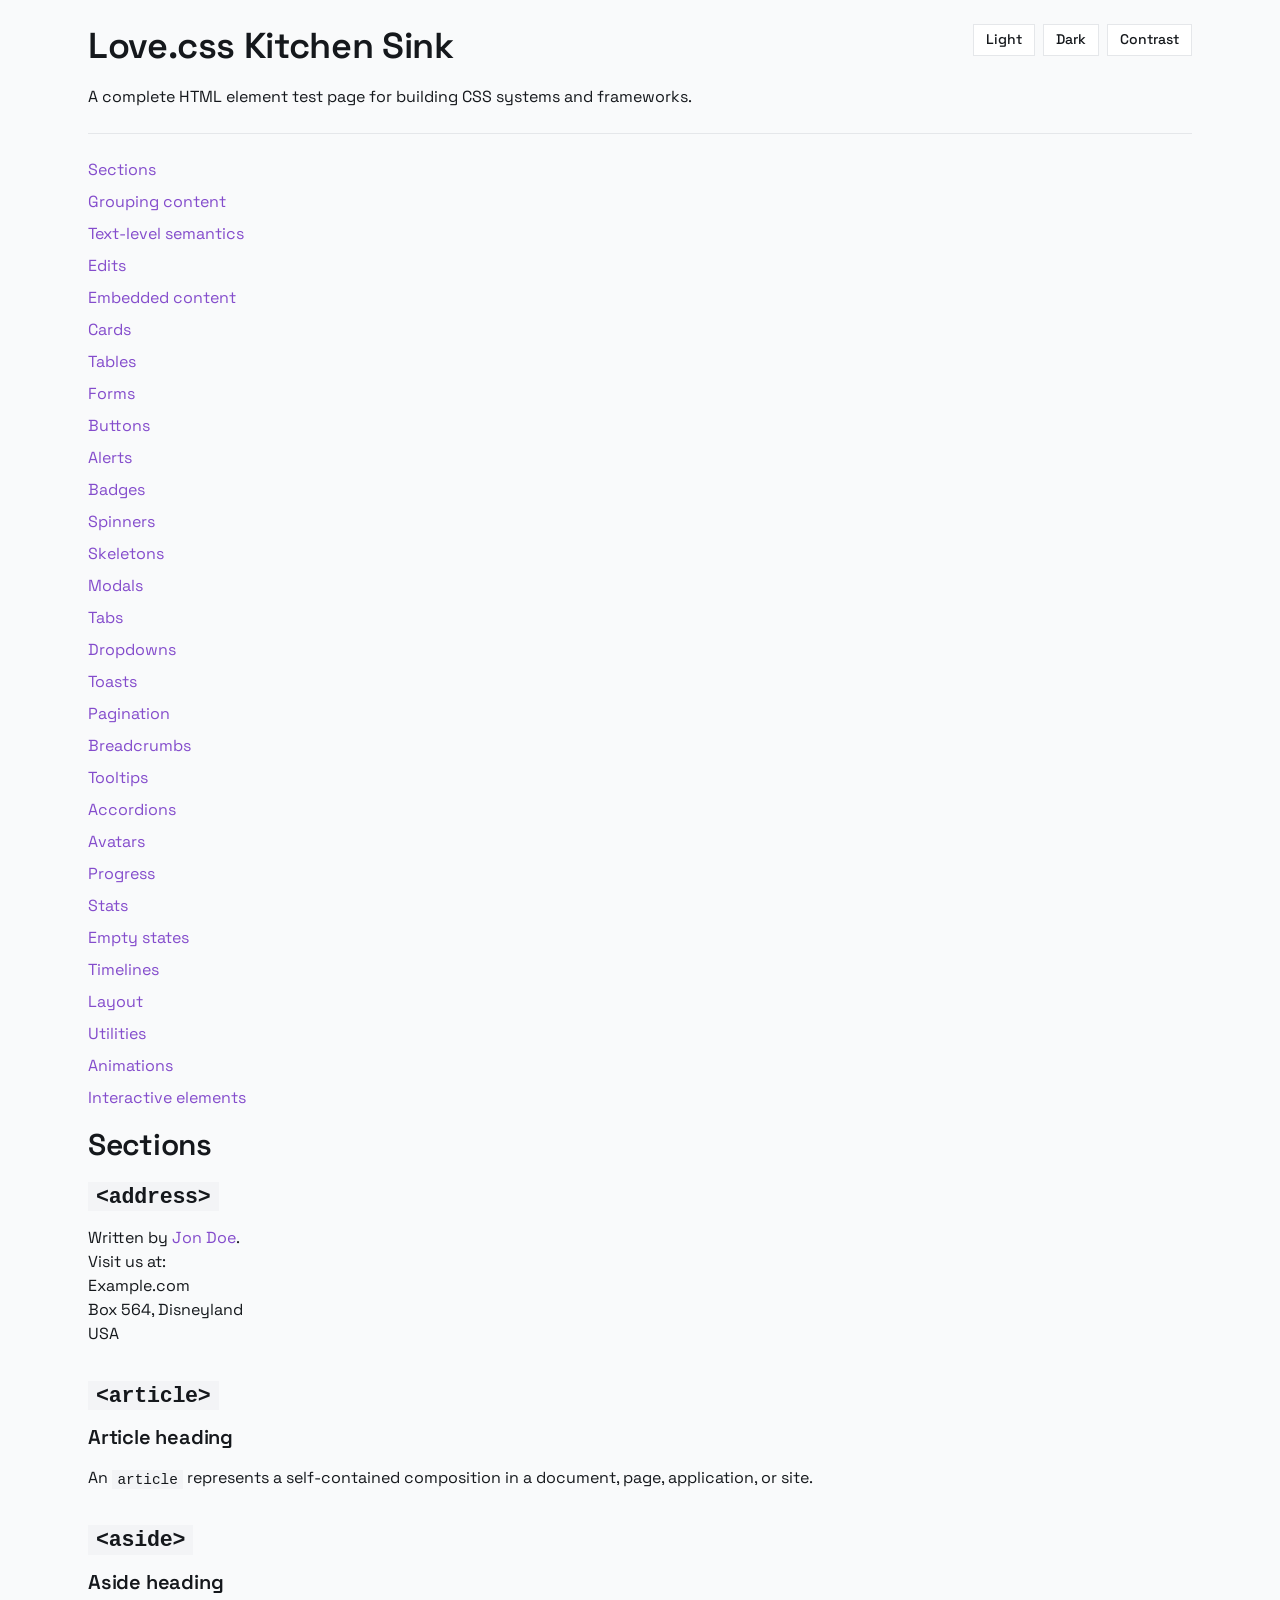
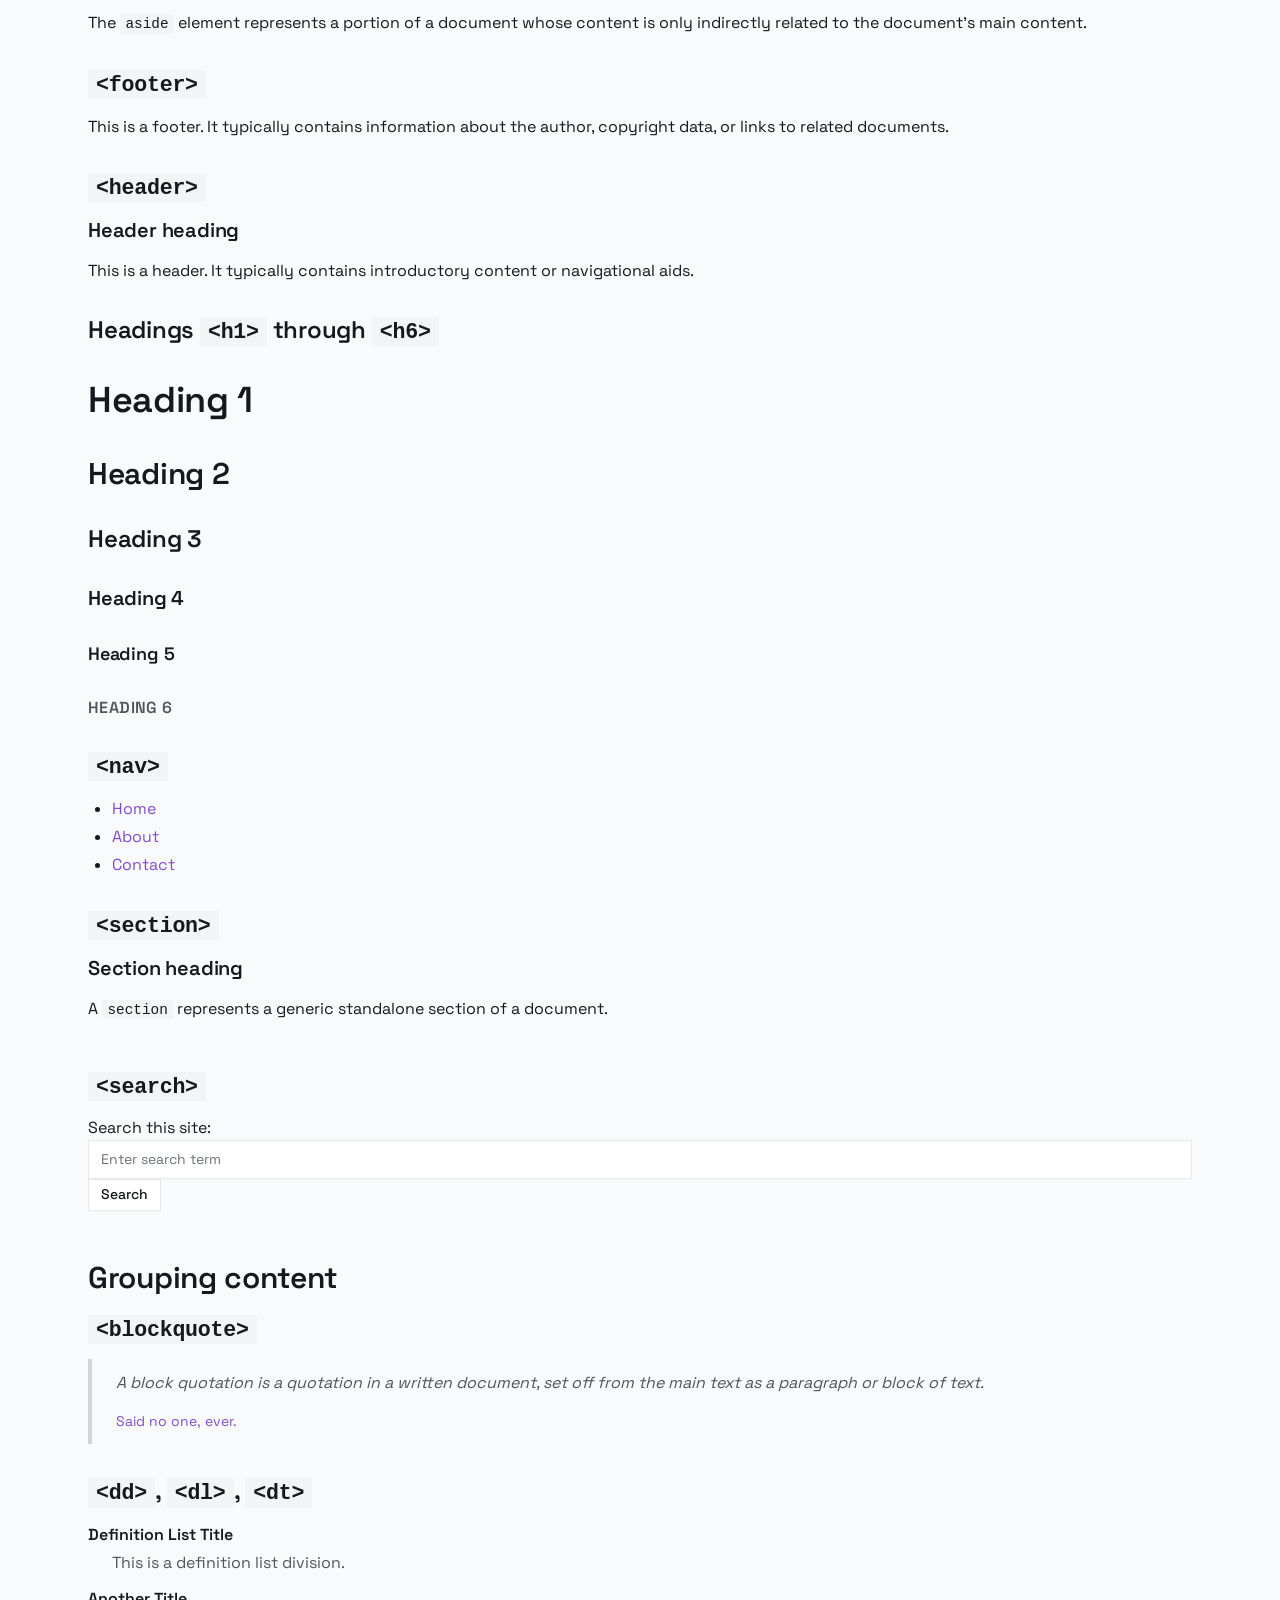
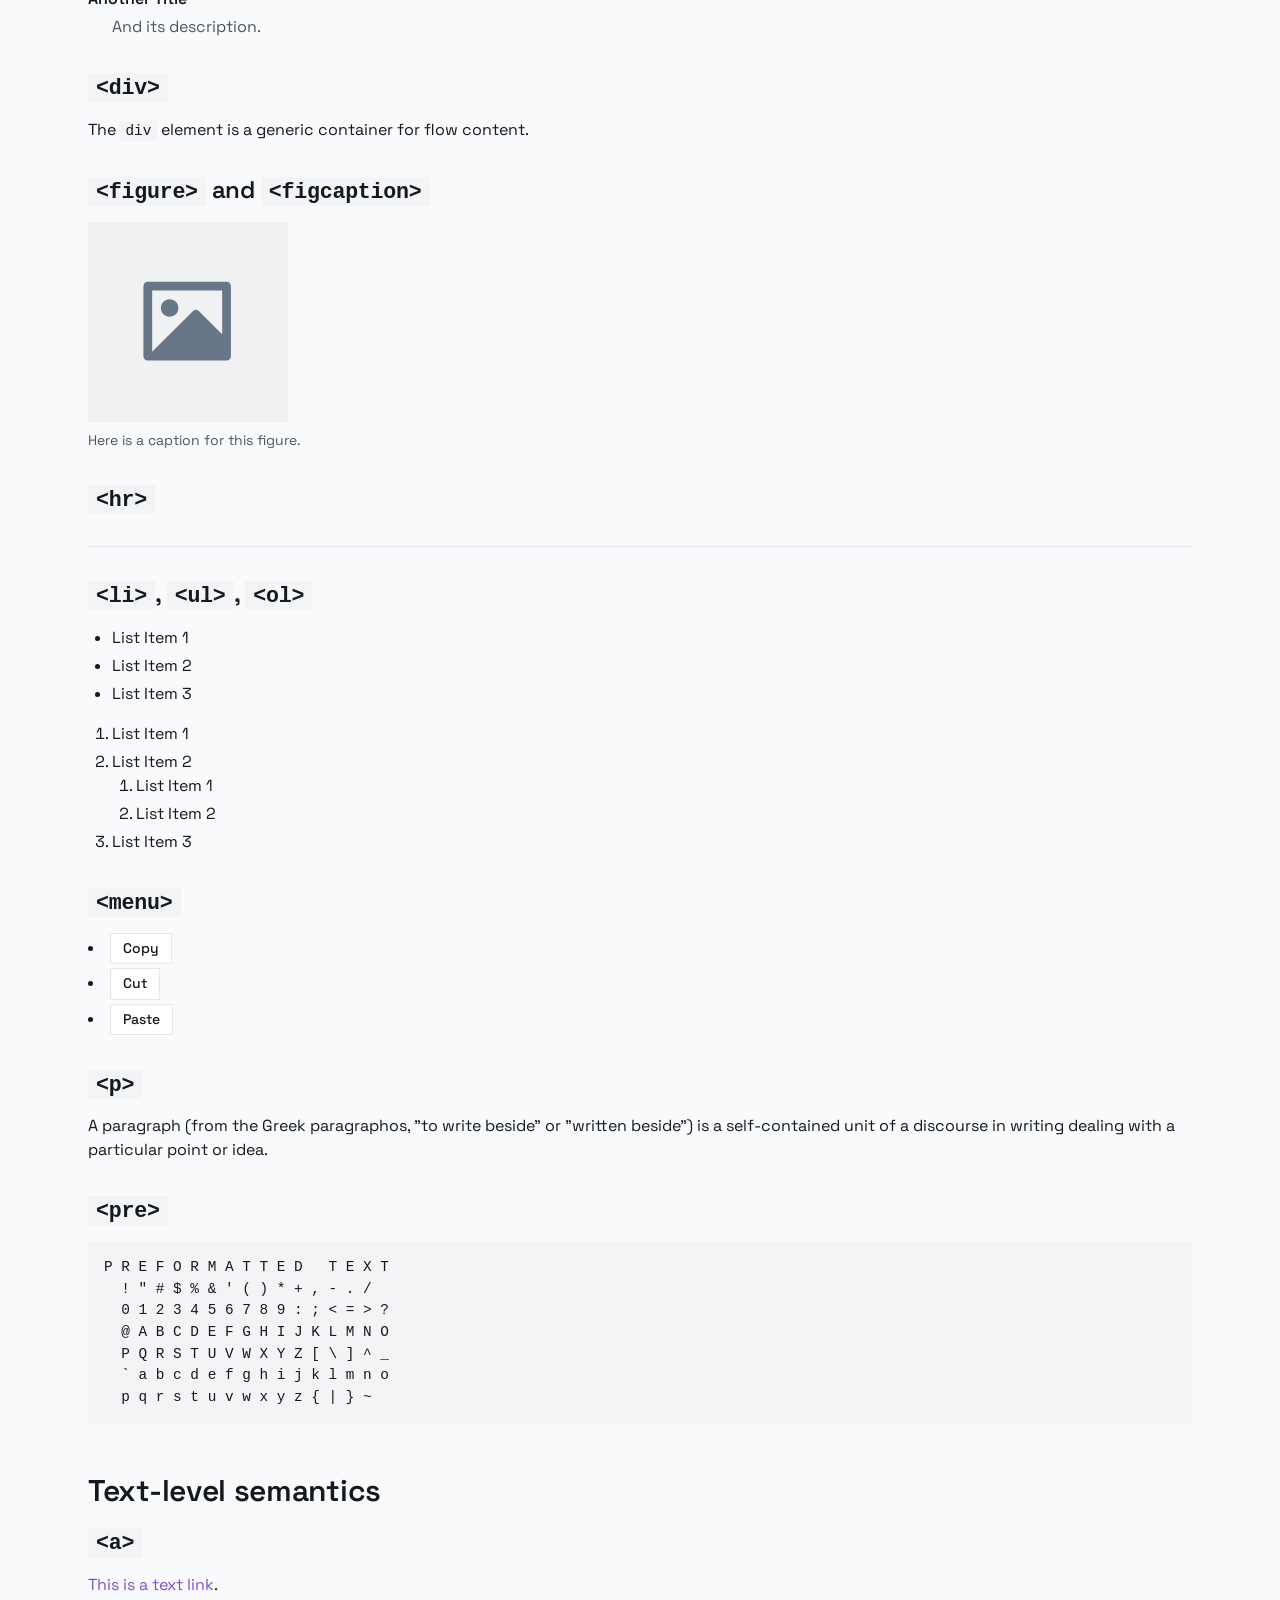
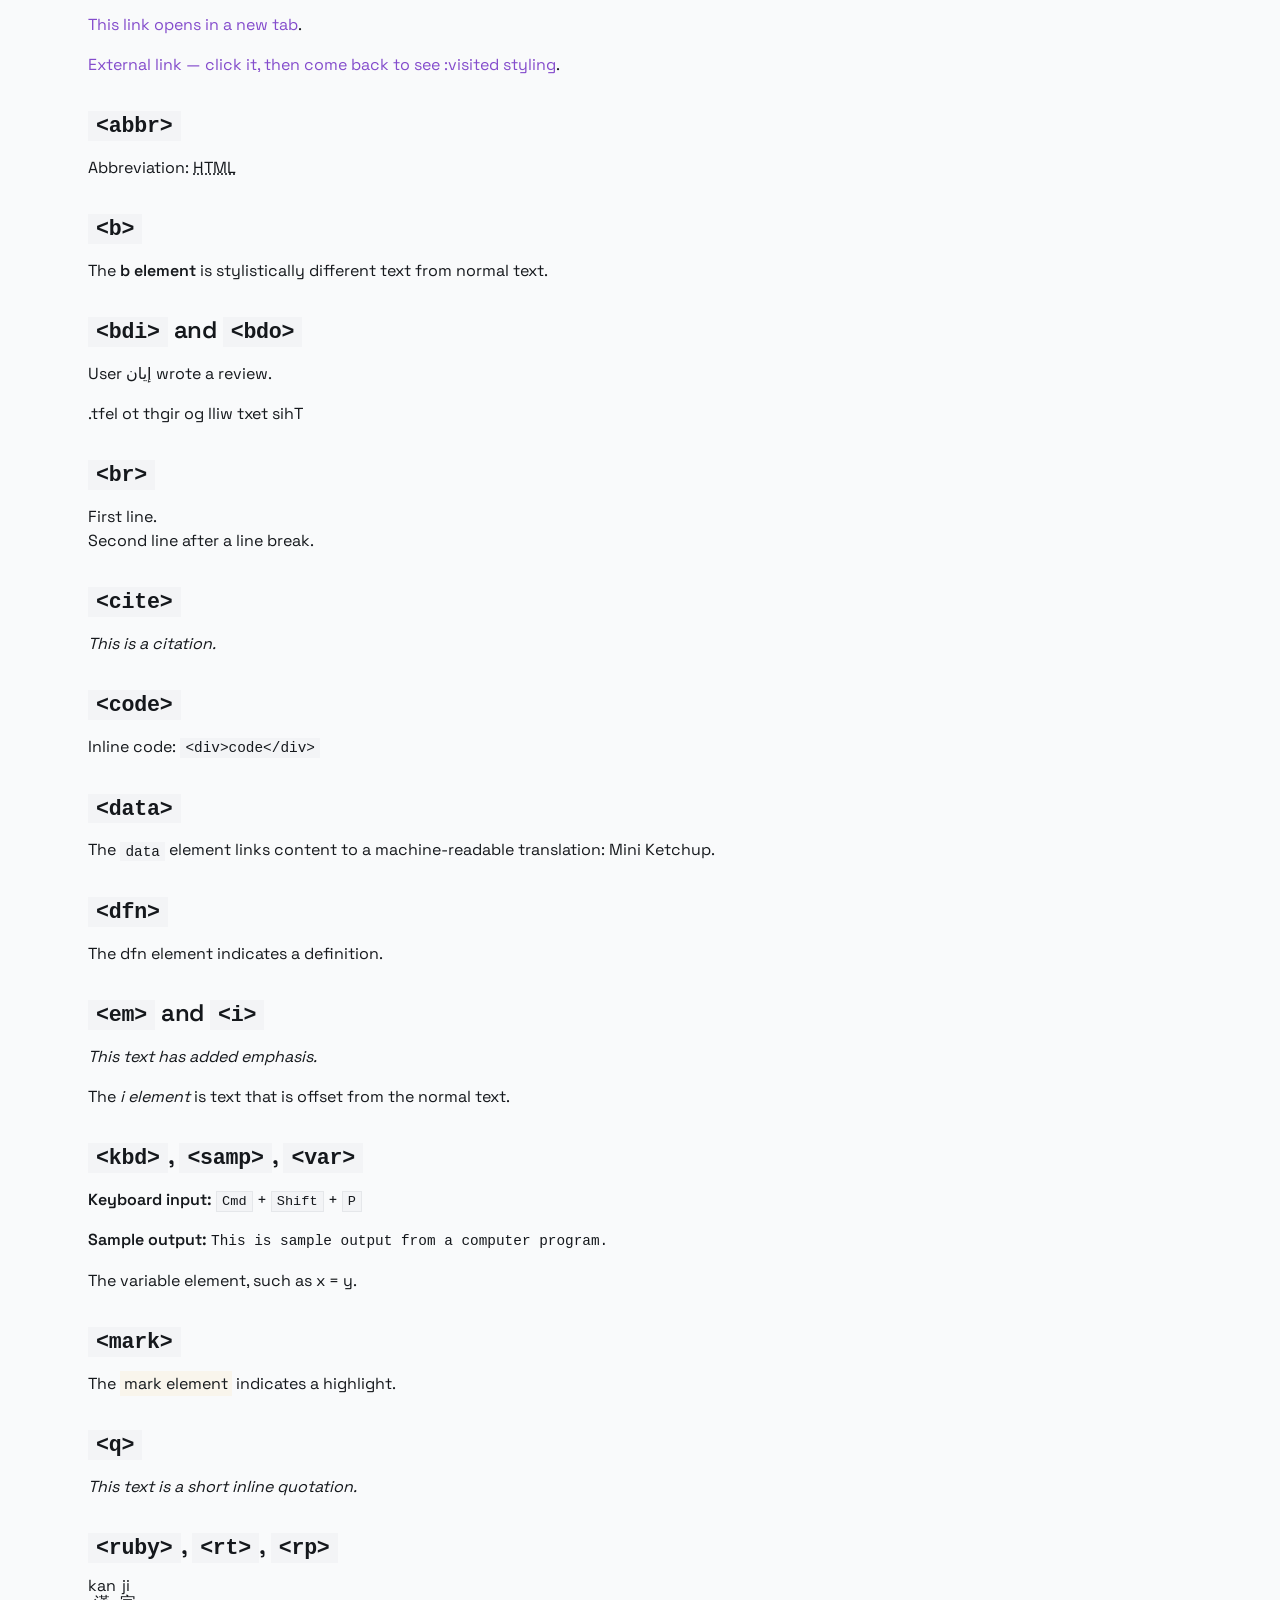
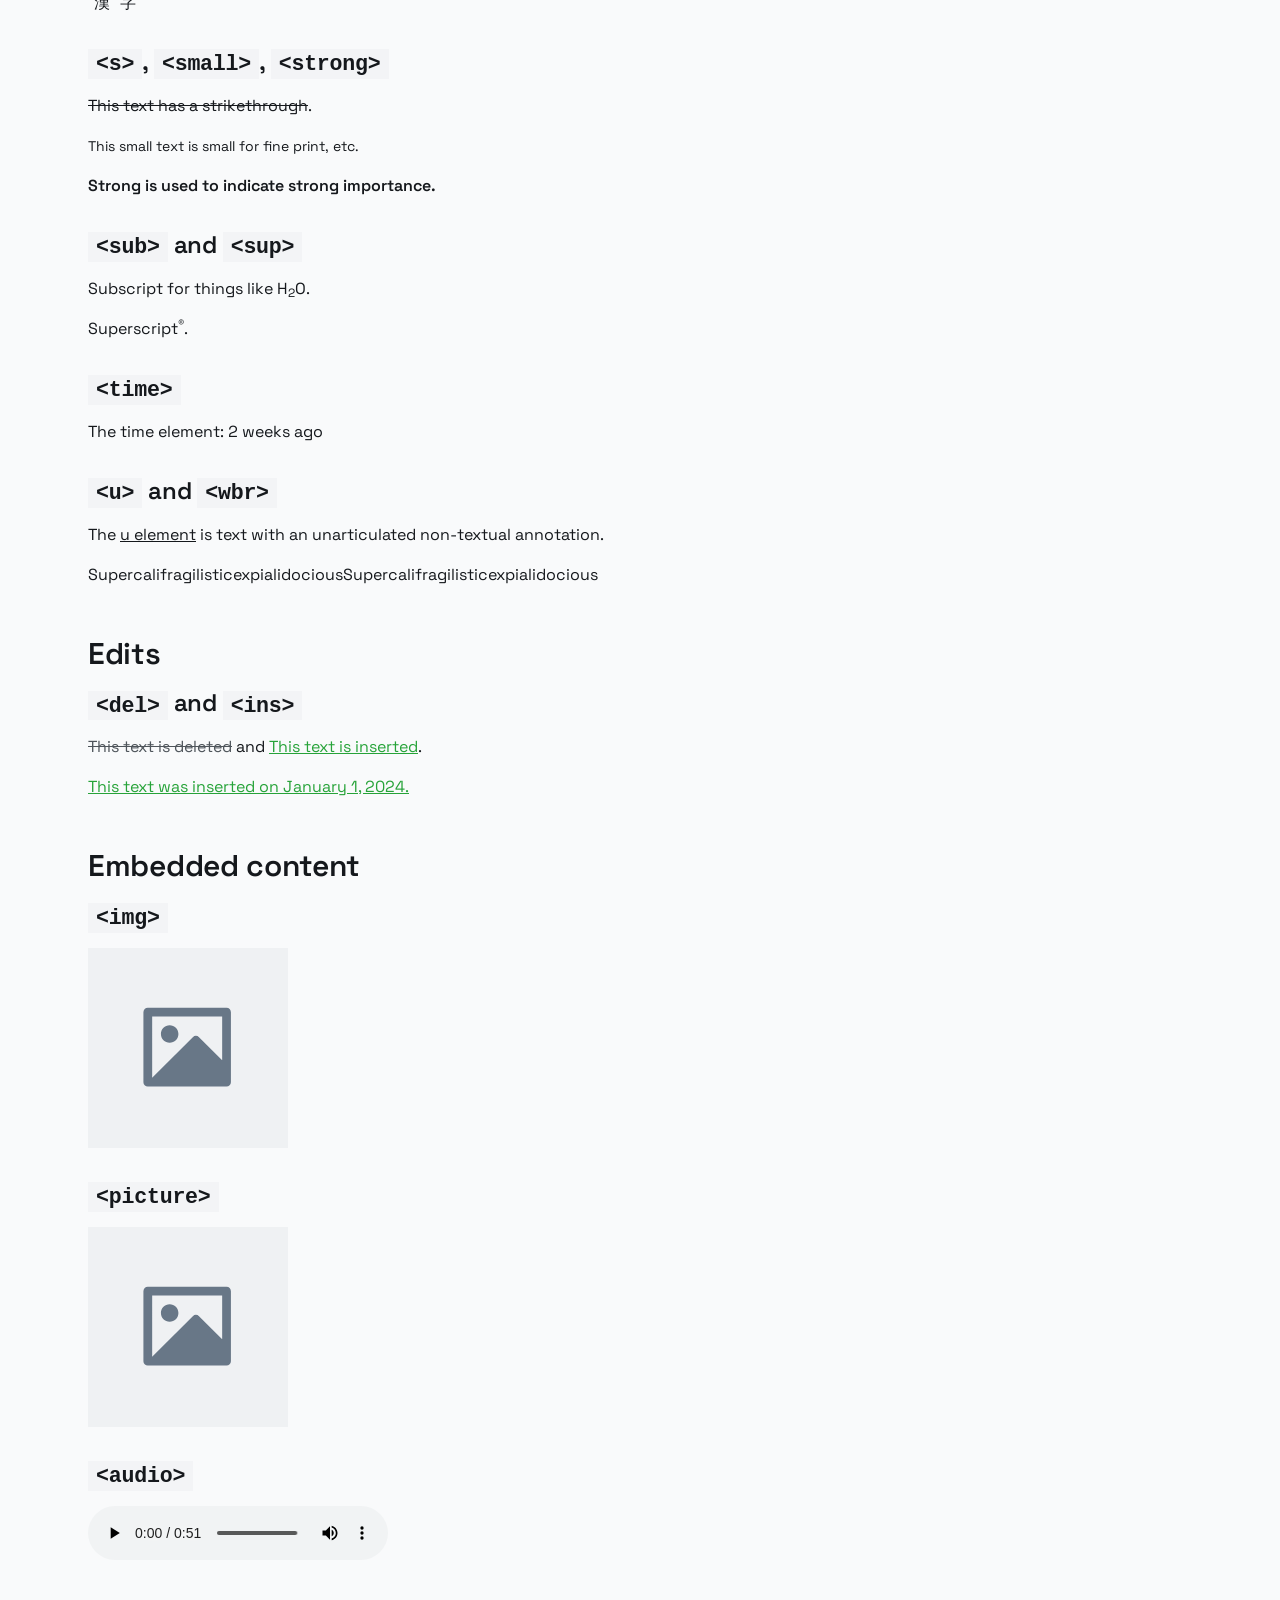
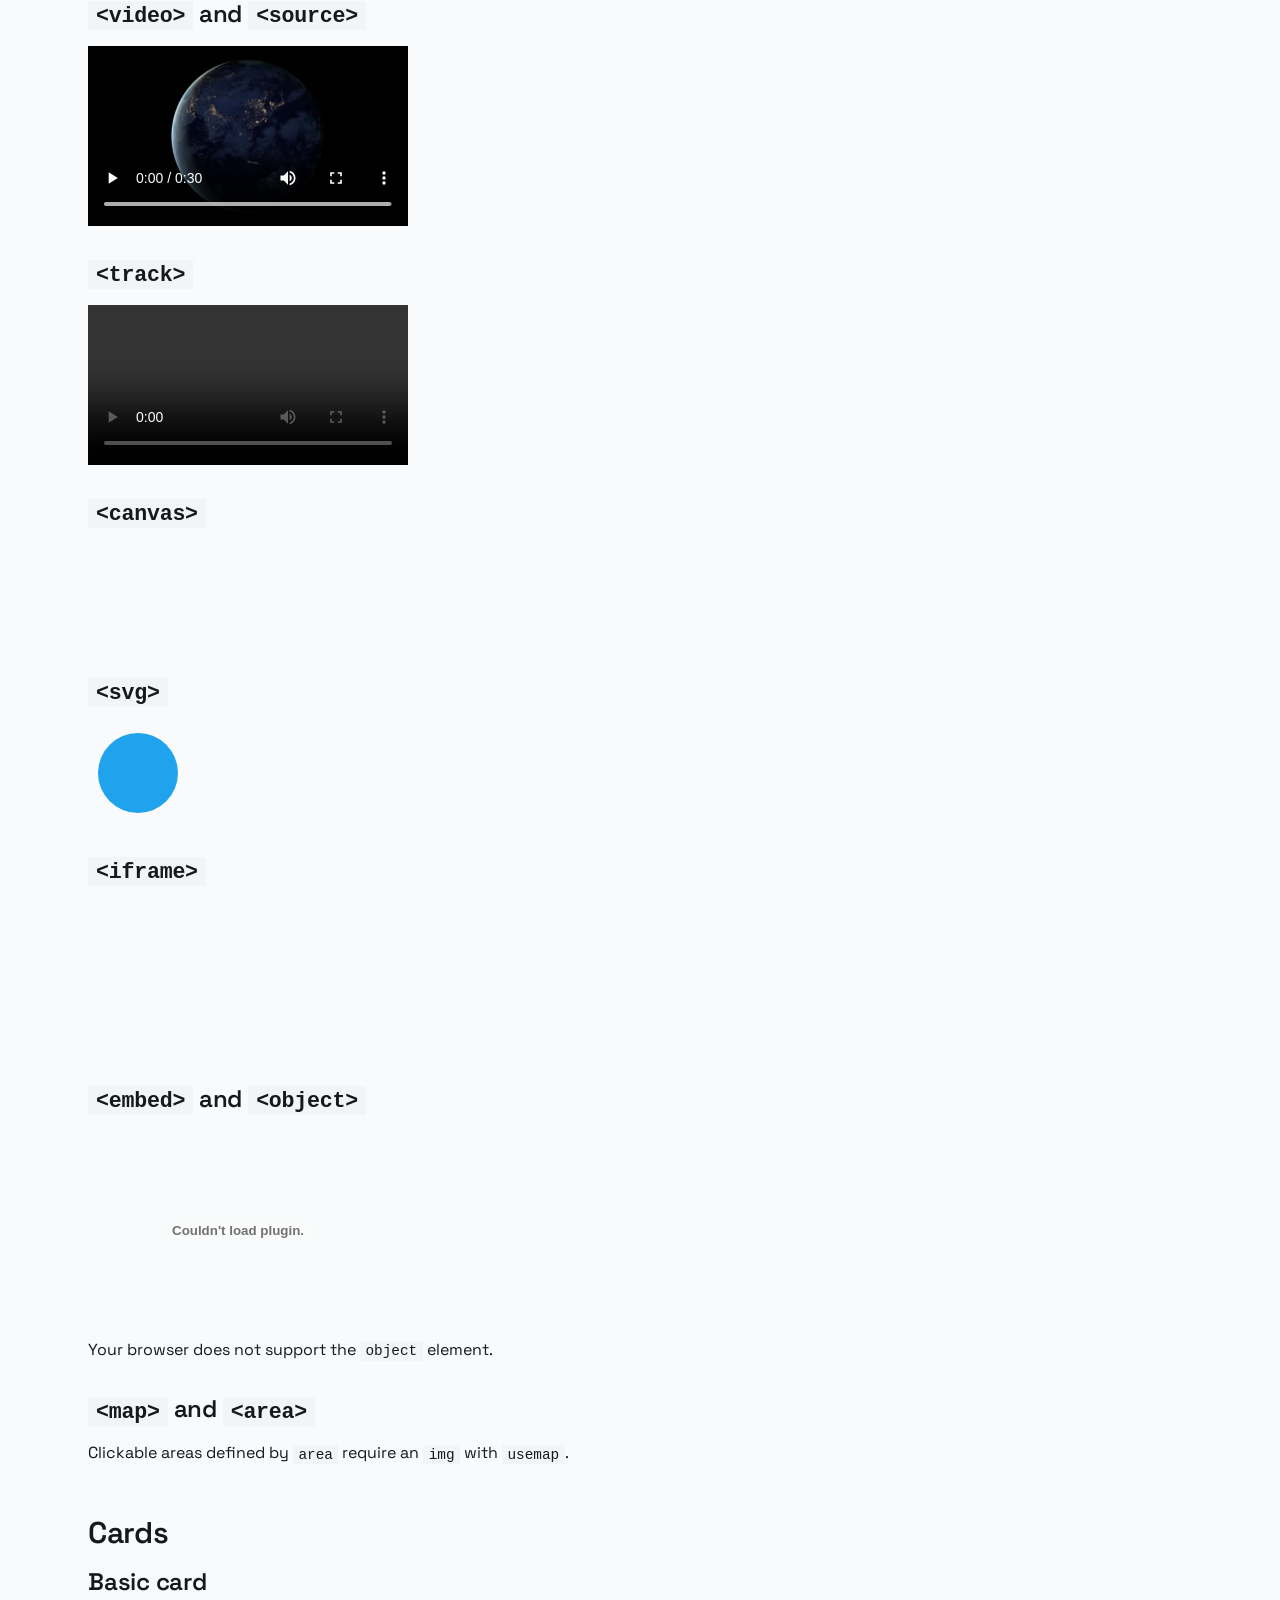
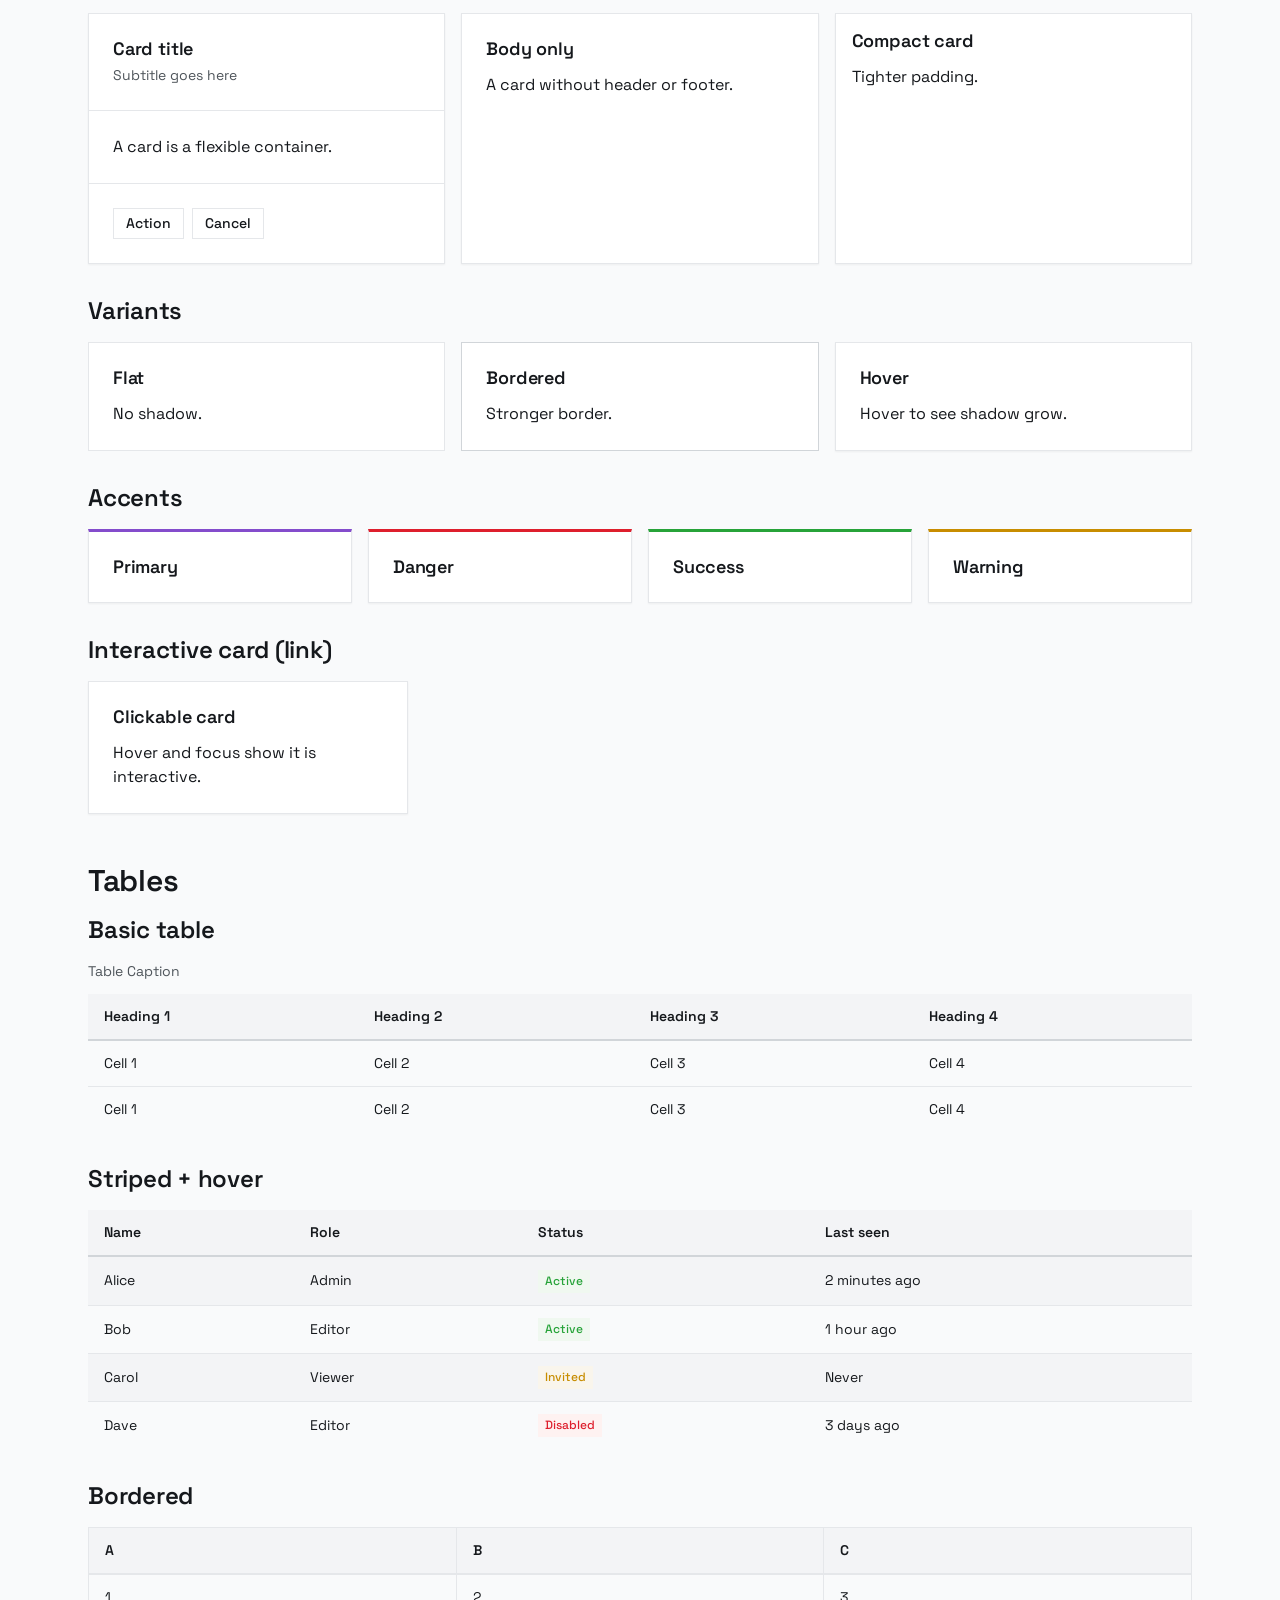
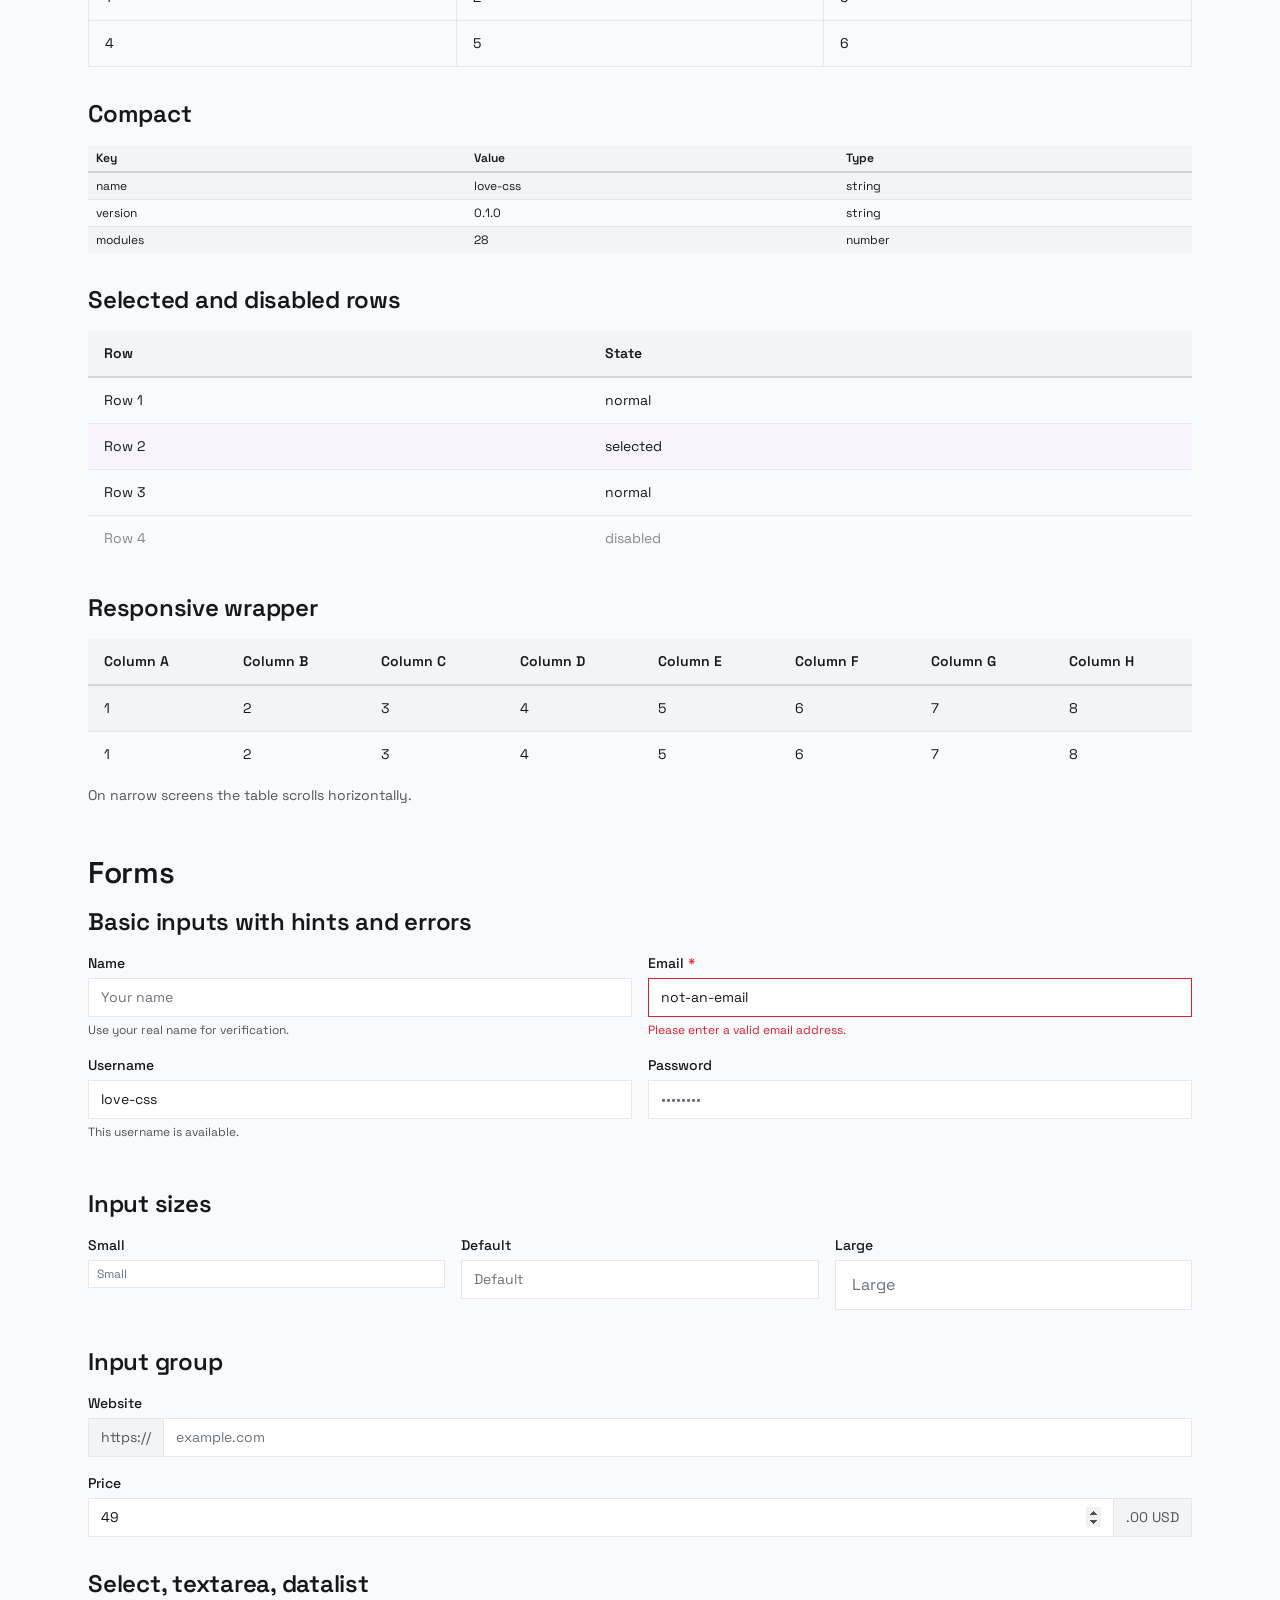
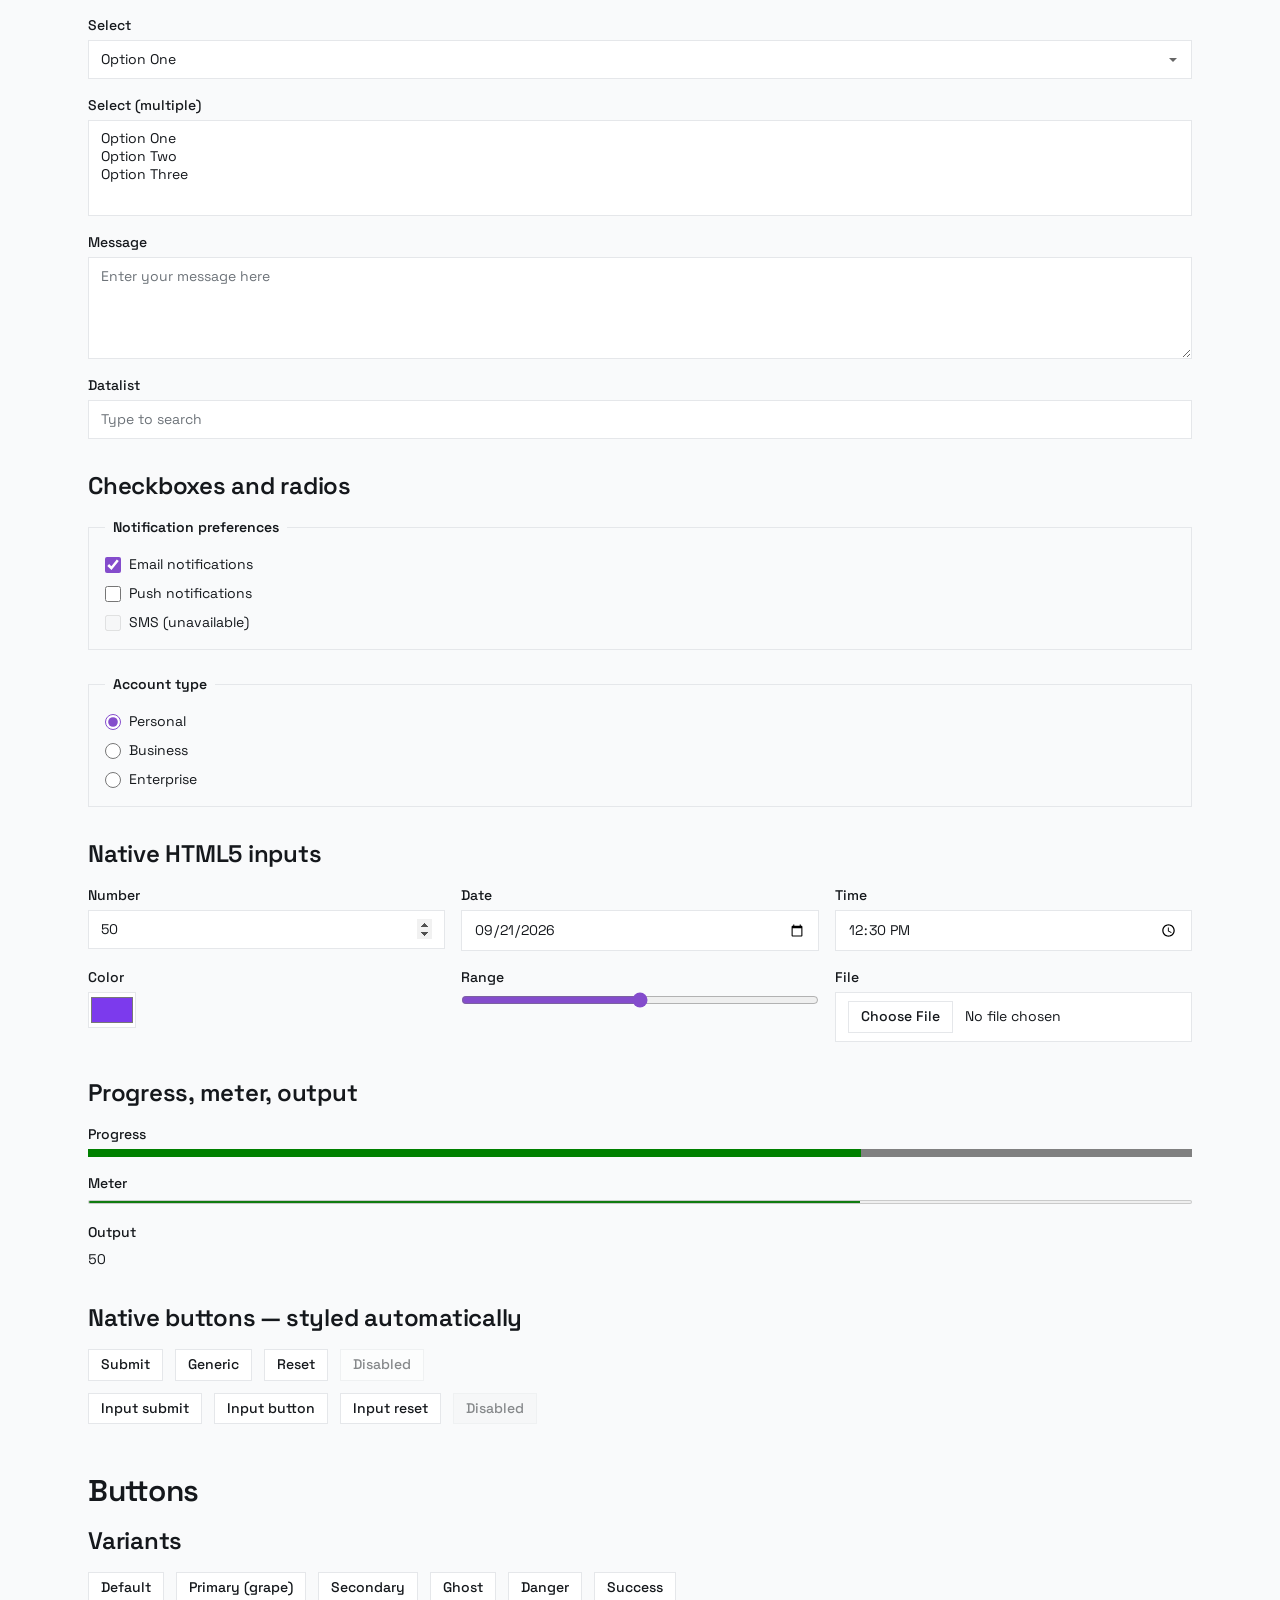
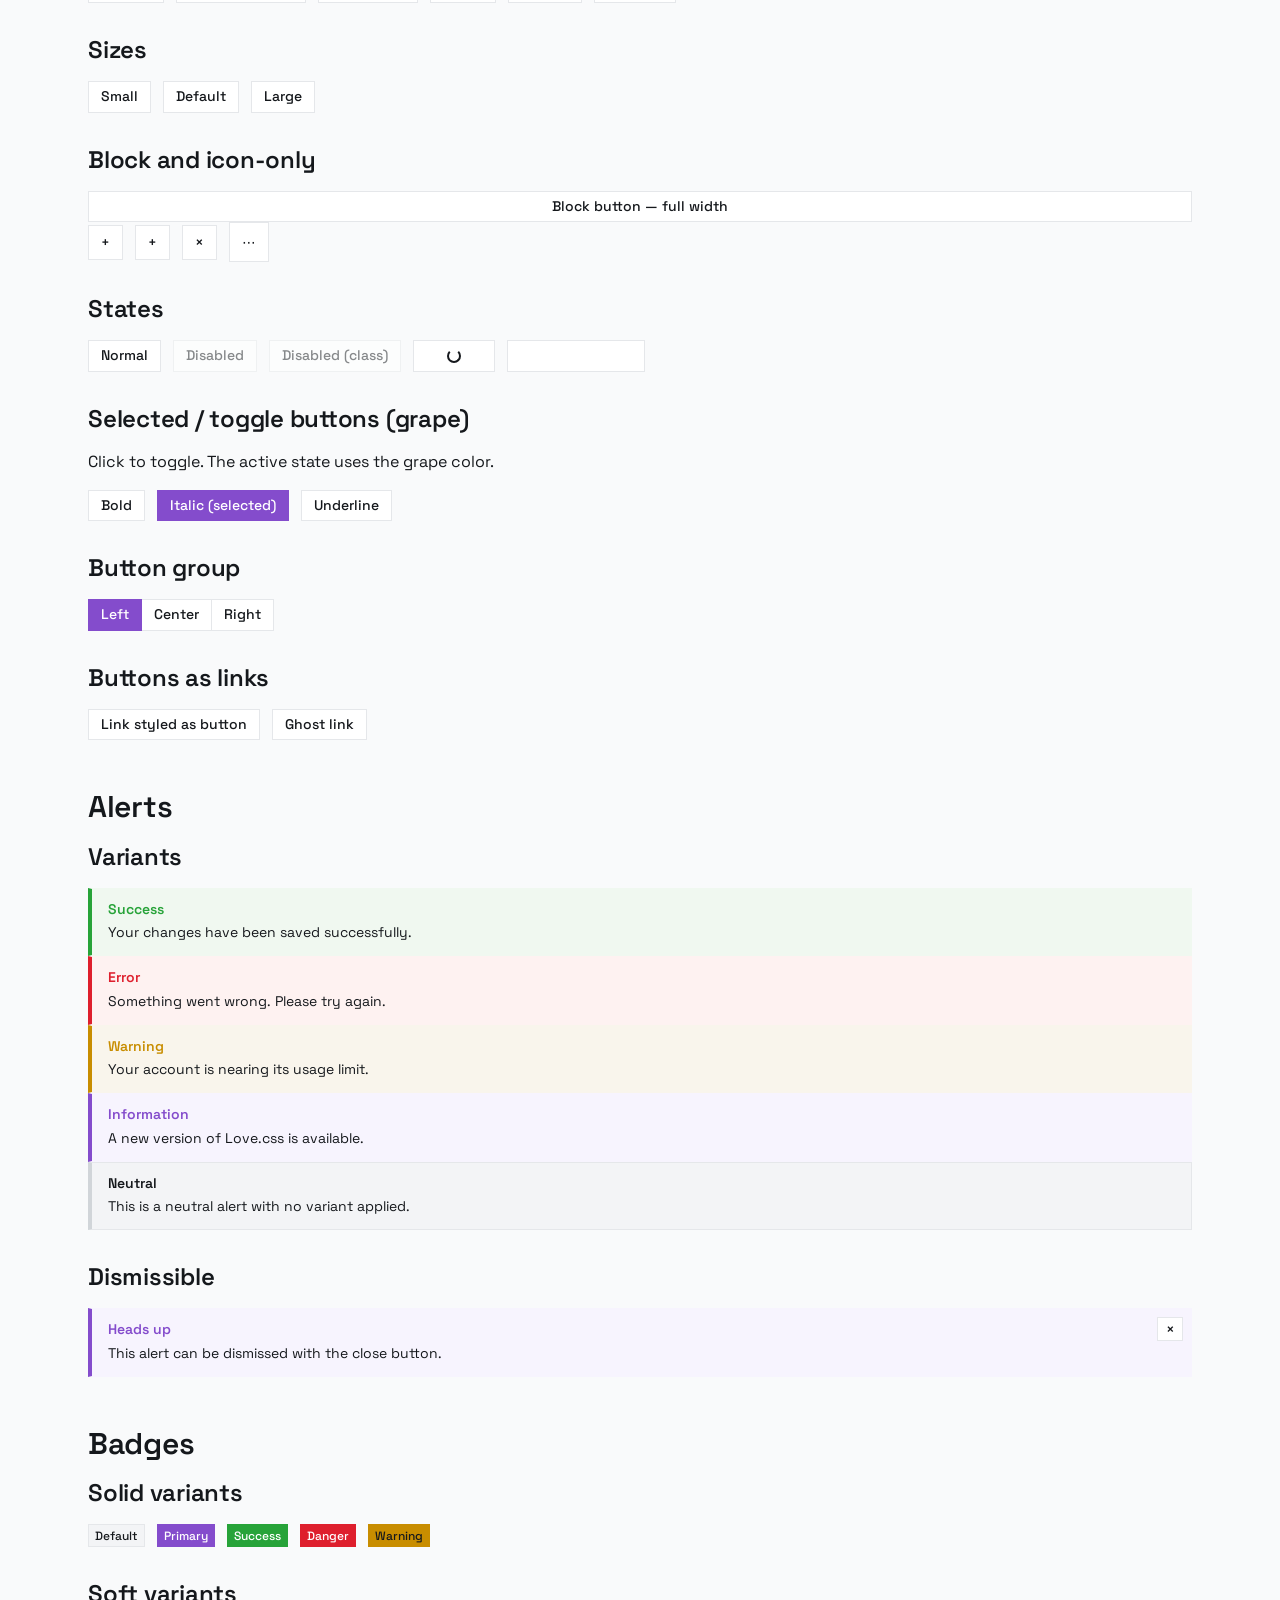
==== commit 9e78d141: "global update" ====
--- a/index.html
+++ b/index.html
@@ -27,6 +27,11 @@
   <link rel="stylesheet" href="css/love.breadcrumbs.css">
   <link rel="stylesheet" href="css/love.tooltip.css">
   <link rel="stylesheet" href="css/love.accordion.css">
+  <link rel="stylesheet" href="css/love.avatar.css">
+  <link rel="stylesheet" href="css/love.progress.css">
+  <link rel="stylesheet" href="css/love.stat.css">
+  <link rel="stylesheet" href="css/love.empty-state.css">
+  <link rel="stylesheet" href="css/love.timeline.css">
   <link rel="stylesheet" href="css/love.layout.css">
   <link rel="stylesheet" href="css/love.utilities.css">
   <link rel="stylesheet" href="css/love.animations.css">
@@ -108,6 +113,11 @@
       <li><a href="#breadcrumbs">Breadcrumbs</a></li>
       <li><a href="#tooltips">Tooltips</a></li>
       <li><a href="#accordions">Accordions</a></li>
+      <li><a href="#avatars">Avatars</a></li>
+      <li><a href="#progress">Progress</a></li>
+      <li><a href="#stats">Stats</a></li>
+      <li><a href="#empty-states">Empty states</a></li>
+      <li><a href="#timelines">Timelines</a></li>
       <li><a href="#layout">Layout</a></li>
       <li><a href="#utilities">Utilities</a></li>
       <li><a href="#animations">Animations</a></li>
@@ -1007,6 +1017,12 @@
               <p class="alert-text">A new version of Love.css is available.</p>
             </div>
           </div>
+          <div class="alert">
+            <div class="alert-content">
+              <span class="alert-title">Neutral</span>
+              <p class="alert-text">This is a neutral alert with no variant applied.</p>
+            </div>
+          </div>
         </div>
       </article>
 
@@ -1567,9 +1583,7 @@
 
       <article>
         <h3>Placement</h3>
-        <p>
-          Hover or focus each trigger to see the tooltip.
-        </p>
+        <p>Hover or focus each trigger to see the tooltip.</p>
         <div class="cluster">
           <button type="button" class="btn tooltip" data-tooltip="This tooltip appears above">Top (default)</button>
           <button type="button" class="btn tooltip tooltip-bottom" data-tooltip="This tooltip appears below">Bottom</button>
@@ -1650,6 +1664,485 @@
             <div class="accordion-panel"><p>With spacing between them.</p></div>
           </details>
         </div>
+      </article>
+    </section>
+
+    <section id="avatars">
+      <h2>Avatars</h2>
+
+      <article>
+        <h3>Sizes</h3>
+        <div class="cluster">
+          <span class="avatar avatar-xs">XS</span>
+          <span class="avatar avatar-sm">SM</span>
+          <span class="avatar">MD</span>
+          <span class="avatar avatar-lg">LG</span>
+          <span class="avatar avatar-xl">XL</span>
+        </div>
+      </article>
+
+      <article>
+        <h3>Shapes</h3>
+        <div class="cluster">
+          <span class="avatar">Default</span>
+          <span class="avatar avatar-rounded">Rounded</span>
+          <span class="avatar avatar-circle">Circle</span>
+        </div>
+      </article>
+
+      <article>
+        <h3>Colors</h3>
+        <div class="cluster">
+          <span class="avatar avatar-primary">A</span>
+          <span class="avatar avatar-success">B</span>
+          <span class="avatar avatar-danger">C</span>
+          <span class="avatar avatar-warning">D</span>
+          <span class="avatar avatar-neutral">E</span>
+        </div>
+      </article>
+
+      <article>
+        <h3>With image</h3>
+        <div class="cluster">
+          <span class="avatar avatar-circle">
+            <img src="assets/img/placeholder.svg" alt="User avatar">
+          </span>
+          <span class="avatar avatar-lg avatar-circle">
+            <img src="assets/img/placeholder.svg" alt="User avatar">
+          </span>
+        </div>
+      </article>
+
+      <article>
+        <h3>Status indicators</h3>
+        <div class="cluster">
+          <span class="avatar-wrap">
+            <span class="avatar avatar-circle">A</span>
+            <span class="avatar-status online"></span>
+          </span>
+          <span class="avatar-wrap">
+            <span class="avatar avatar-circle">B</span>
+            <span class="avatar-status busy"></span>
+          </span>
+          <span class="avatar-wrap">
+            <span class="avatar avatar-circle">C</span>
+            <span class="avatar-status away"></span>
+          </span>
+          <span class="avatar-wrap">
+            <span class="avatar avatar-circle">D</span>
+            <span class="avatar-status offline"></span>
+          </span>
+        </div>
+      </article>
+
+      <article>
+        <h3>Group</h3>
+        <div class="avatar-group">
+          <span class="avatar avatar-circle">A</span>
+          <span class="avatar avatar-circle">B</span>
+          <span class="avatar avatar-circle">C</span>
+          <span class="avatar avatar-circle">D</span>
+          <span class="avatar-more avatar-circle">+5</span>
+        </div>
+      </article>
+
+      <article>
+        <h3>With name</h3>
+        <div class="cluster">
+          <span class="avatar-with-name">
+            <span class="avatar avatar-circle">A</span>
+            <span class="avatar-name">
+              <span class="avatar-name-primary">Alice Johnson</span>
+              <span class="avatar-name-secondary">Administrator</span>
+            </span>
+          </span>
+          <span class="avatar-with-name">
+            <span class="avatar avatar-circle avatar-success">B</span>
+            <span class="avatar-name">
+              <span class="avatar-name-primary">Bob Smith</span>
+              <span class="avatar-name-secondary">Editor</span>
+            </span>
+          </span>
+        </div>
+      </article>
+    </section>
+
+    <section id="progress">
+      <h2>Progress</h2>
+
+      <article>
+        <h3>Basic bars</h3>
+        <div class="stack-3">
+          <div class="progress"><span class="progress-bar" style="width: 25%"></span></div>
+          <div class="progress"><span class="progress-bar" style="width: 50%"></span></div>
+          <div class="progress"><span class="progress-bar" style="width: 75%"></span></div>
+          <div class="progress"><span class="progress-bar" style="width: 100%"></span></div>
+        </div>
+      </article>
+
+      <article>
+        <h3>Colors</h3>
+        <div class="stack-3">
+          <div class="progress progress-success"><span class="progress-bar" style="width: 80%"></span></div>
+          <div class="progress progress-danger"><span class="progress-bar" style="width: 40%"></span></div>
+          <div class="progress progress-warning"><span class="progress-bar" style="width: 60%"></span></div>
+          <div class="progress progress-grape"><span class="progress-bar" style="width: 55%"></span></div>
+        </div>
+      </article>
+
+      <article>
+        <h3>Sizes</h3>
+        <div class="stack-3">
+          <div class="progress progress-sm"><span class="progress-bar" style="width: 60%"></span></div>
+          <div class="progress"><span class="progress-bar" style="width: 60%"></span></div>
+          <div class="progress progress-lg"><span class="progress-bar" style="width: 60%"></span></div>
+        </div>
+      </article>
+
+      <article>
+        <h3>With label</h3>
+        <div class="progress-wrap">
+          <div class="progress-header">
+            <span class="progress-label">Uploading files</span>
+            <span class="progress-value">72%</span>
+          </div>
+          <div class="progress"><span class="progress-bar" style="width: 72%"></span></div>
+        </div>
+      </article>
+
+      <article>
+        <h3>Tall with value inside</h3>
+        <div class="progress progress-tall progress-grape">
+          <span class="progress-bar" style="width: 45%">45%</span>
+        </div>
+      </article>
+
+      <article>
+        <h3>Striped</h3>
+        <div class="stack-3">
+          <div class="progress progress-striped"><span class="progress-bar" style="width: 60%"></span></div>
+          <div class="progress progress-striped progress-striped-animated progress-success"><span class="progress-bar" style="width: 60%"></span></div>
+        </div>
+      </article>
+
+      <article>
+        <h3>Indeterminate</h3>
+        <div class="progress progress-indeterminate"><span class="progress-bar"></span></div>
+      </article>
+
+      <article>
+        <h3>Stacked</h3>
+        <div class="progress progress-stacked">
+          <span class="progress-bar" style="width: 30%; background-color: var(--love-primary)"></span>
+          <span class="progress-bar" style="width: 25%; background-color: var(--love-success)"></span>
+          <span class="progress-bar" style="width: 20%; background-color: var(--love-warning)"></span>
+          <span class="progress-bar" style="width: 15%; background-color: var(--love-danger)"></span>
+        </div>
+      </article>
+
+      <article>
+        <h3>Circular</h3>
+        <div class="cluster">
+          <div class="progress-circle" style="--value: 25"><span class="progress-circle-value">25%</span></div>
+          <div class="progress-circle" style="--value: 50"><span class="progress-circle-value">50%</span></div>
+          <div class="progress-circle" style="--value: 75"><span class="progress-circle-value">75%</span></div>
+          <div class="progress-circle" style="--value: 100"><span class="progress-circle-value">100%</span></div>
+        </div>
+      </article>
+
+      <article>
+        <h3>Native <code>&lt;progress&gt;</code></h3>
+        <progress class="progress-native" value="70" max="100">70%</progress>
+      </article>
+    </section>
+
+    <section id="stats">
+      <h2>Stats</h2>
+
+      <article>
+        <h3>Basic</h3>
+        <div class="grid-4">
+          <div class="stat">
+            <span class="stat-label">Users</span>
+            <span class="stat-value">2,847</span>
+          </div>
+          <div class="stat">
+            <span class="stat-label">Sessions</span>
+            <span class="stat-value">12.4k</span>
+          </div>
+          <div class="stat">
+            <span class="stat-label">Conversion</span>
+            <span class="stat-value">3.2<span class="stat-suffix">%</span></span>
+          </div>
+          <div class="stat">
+            <span class="stat-label">Revenue</span>
+            <span class="stat-value">$48k</span>
+          </div>
+        </div>
+      </article>
+
+      <article>
+        <h3>With trend</h3>
+        <div class="grid-2">
+          <div class="stat">
+            <span class="stat-label">Active users</span>
+            <span class="stat-value">1,204</span>
+            <span class="stat-trend stat-trend-up">+12.5% this week</span>
+          </div>
+          <div class="stat">
+            <span class="stat-label">Bounce rate</span>
+            <span class="stat-value">42%</span>
+            <span class="stat-trend stat-trend-down">-3.1% this week</span>
+          </div>
+        </div>
+      </article>
+
+      <article>
+        <h3>With icon</h3>
+        <div class="grid-3">
+          <div class="stat stat-with-icon">
+            <span class="stat-icon">↑</span>
+            <span class="stat-body">
+              <span class="stat-label">Traffic</span>
+              <span class="stat-value stat-value-sm">1.2M</span>
+            </span>
+          </div>
+          <div class="stat stat-with-icon">
+            <span class="stat-icon stat-icon-success">✓</span>
+            <span class="stat-body">
+              <span class="stat-label">Completed</span>
+              <span class="stat-value stat-value-sm">842</span>
+            </span>
+          </div>
+          <div class="stat stat-with-icon">
+            <span class="stat-icon stat-icon-danger">!</span>
+            <span class="stat-body">
+              <span class="stat-label">Errors</span>
+              <span class="stat-value stat-value-sm">12</span>
+            </span>
+          </div>
+        </div>
+      </article>
+
+      <article>
+        <h3>Accents and centered</h3>
+        <div class="grid-4">
+          <div class="stat stat-accent stat-center">
+            <span class="stat-label">Total</span>
+            <span class="stat-value stat-value-sm">148</span>
+            <p class="stat-description">All time</p>
+          </div>
+          <div class="stat stat-accent-success stat-center">
+            <span class="stat-label">Passing</span>
+            <span class="stat-value stat-value-sm">132</span>
+            <p class="stat-description">89% success rate</p>
+          </div>
+          <div class="stat stat-accent-danger stat-center">
+            <span class="stat-label">Failed</span>
+            <span class="stat-value stat-value-sm">16</span>
+            <p class="stat-description">Needs review</p>
+          </div>
+          <div class="stat stat-accent-warning stat-center">
+            <span class="stat-label">Pending</span>
+            <span class="stat-value stat-value-sm">4</span>
+            <p class="stat-description">In queue</p>
+          </div>
+        </div>
+      </article>
+    </section>
+
+    <section id="empty-states">
+      <h2>Empty states</h2>
+
+      <article>
+        <h3>Basic</h3>
+        <div class="empty-state">
+          <div class="empty-state-icon">📂</div>
+          <h3 class="empty-state-title">No projects yet</h3>
+          <p class="empty-state-description">Get started by creating your first project. You can always change your mind later.</p>
+          <div class="empty-state-actions">
+            <button type="button" class="btn btn-primary">Create project</button>
+            <button type="button" class="btn btn-ghost">Learn more</button>
+          </div>
+        </div>
+      </article>
+
+      <article>
+        <h3>Bordered</h3>
+        <div class="empty-state empty-state-bordered">
+          <div class="empty-state-icon empty-state-icon-lg">🔍</div>
+          <h3 class="empty-state-title">No results found</h3>
+          <p class="empty-state-description">Try adjusting your filters or search terms. We couldn't find anything matching your query.</p>
+          <div class="empty-state-actions">
+            <button type="button" class="btn">Clear filters</button>
+          </div>
+        </div>
+      </article>
+
+      <article>
+        <h3>Compact — inside a card</h3>
+        <div class="card" style="max-width: 24rem;">
+          <div class="card-body">
+            <div class="empty-state empty-state-compact">
+              <div class="empty-state-icon">📭</div>
+              <h3 class="empty-state-title">Inbox empty</h3>
+              <p class="empty-state-description">You're all caught up.</p>
+            </div>
+          </div>
+        </div>
+      </article>
+
+      <article>
+        <h3>Danger variant</h3>
+        <div class="empty-state empty-state-danger">
+          <div class="empty-state-icon">⚠</div>
+          <h3 class="empty-state-title">Something went wrong</h3>
+          <p class="empty-state-description">We couldn't load this data. Please try again or contact support if the issue persists.</p>
+          <div class="empty-state-actions">
+            <button type="button" class="btn btn-danger">Retry</button>
+            <button type="button" class="btn btn-ghost">Contact support</button>
+          </div>
+        </div>
+      </article>
+    </section>
+
+    <section id="timelines">
+      <h2>Timelines</h2>
+
+      <article>
+        <h3>Basic vertical</h3>
+        <ul class="timeline">
+          <li class="timeline-item">
+            <span class="timeline-marker timeline-marker-primary"></span>
+            <div class="timeline-content">
+              <span class="timeline-time">2 hours ago</span>
+              <h4 class="timeline-title">Project created</h4>
+              <p class="timeline-text">Alice created the project "Love.css v0.1" and invited three team members.</p>
+            </div>
+          </li>
+          <li class="timeline-item">
+            <span class="timeline-marker timeline-marker-success"></span>
+            <div class="timeline-content">
+              <span class="timeline-time">Yesterday</span>
+              <h4 class="timeline-title">First component added</h4>
+              <p class="timeline-text">The <code>button</code> module was finalized with six variants and four states.</p>
+            </div>
+          </li>
+          <li class="timeline-item">
+            <span class="timeline-marker timeline-marker-warning"></span>
+            <div class="timeline-content">
+              <span class="timeline-time">3 days ago</span>
+              <h4 class="timeline-title">Design review</h4>
+              <p class="timeline-text">Bob flagged the grape accent color for the primary buttons. Discussed contrast ratios.</p>
+            </div>
+          </li>
+          <li class="timeline-item">
+            <span class="timeline-marker"></span>
+            <div class="timeline-content">
+              <span class="timeline-time">1 week ago</span>
+              <h4 class="timeline-title">Repository initialized</h4>
+              <p class="timeline-text">Initial commit. Nothing but a README and a dream.</p>
+            </div>
+          </li>
+        </ul>
+      </article>
+
+      <article>
+        <h3>Card-style</h3>
+        <ul class="timeline">
+          <li class="timeline-item timeline-card">
+            <span class="timeline-marker timeline-marker-success"></span>
+            <div class="timeline-content">
+              <span class="timeline-time">Deployed</span>
+              <h4 class="timeline-title">v0.1.0 released</h4>
+              <p class="timeline-text">All 28 modules are in place. Registry and library are in sync.</p>
+            </div>
+          </li>
+          <li class="timeline-item timeline-card">
+            <span class="timeline-marker timeline-marker-primary"></span>
+            <div class="timeline-content">
+              <span class="timeline-time">In progress</span>
+              <h4 class="timeline-title">Documentation</h4>
+              <p class="timeline-text">Writing per-module reference and example pages.</p>
+            </div>
+          </li>
+        </ul>
+      </article>
+
+      <article>
+        <h3>Horizontal</h3>
+        <ul class="timeline timeline-horizontal">
+          <li class="timeline-item">
+            <span class="timeline-marker timeline-marker-success"></span>
+            <div class="timeline-content">
+              <span class="timeline-time">Step 1</span>
+              <h4 class="timeline-title">Plan</h4>
+              <p class="timeline-text">Define scope and requirements.</p>
+            </div>
+          </li>
+          <li class="timeline-item">
+            <span class="timeline-marker timeline-marker-success"></span>
+            <div class="timeline-content">
+              <span class="timeline-time">Step 2</span>
+              <h4 class="timeline-title">Design</h4>
+              <p class="timeline-text">Wireframes and mockups.</p>
+            </div>
+          </li>
+          <li class="timeline-item">
+            <span class="timeline-marker timeline-marker-primary"></span>
+            <div class="timeline-content">
+              <span class="timeline-time">Step 3</span>
+              <h4 class="timeline-title">Build</h4>
+              <p class="timeline-text">Implementation in progress.</p>
+            </div>
+          </li>
+          <li class="timeline-item">
+            <span class="timeline-marker"></span>
+            <div class="timeline-content">
+              <span class="timeline-time">Step 4</span>
+              <h4 class="timeline-title">Launch</h4>
+              <p class="timeline-text">Not started.</p>
+            </div>
+          </li>
+        </ul>
+      </article>
+
+      <article>
+        <h3>Alternating</h3>
+        <ul class="timeline timeline-alternating">
+          <li class="timeline-item">
+            <span class="timeline-marker timeline-marker-primary"></span>
+            <div class="timeline-content">
+              <span class="timeline-time">Q1</span>
+              <h4 class="timeline-title">Research</h4>
+              <p class="timeline-text">Interviews and competitive analysis.</p>
+            </div>
+          </li>
+          <li class="timeline-item">
+            <span class="timeline-marker timeline-marker-success"></span>
+            <div class="timeline-content">
+              <span class="timeline-time">Q2</span>
+              <h4 class="timeline-title">Prototype</h4>
+              <p class="timeline-text">Clickable prototype tested with users.</p>
+            </div>
+          </li>
+          <li class="timeline-item">
+            <span class="timeline-marker timeline-marker-warning"></span>
+            <div class="timeline-content">
+              <span class="timeline-time">Q3</span>
+              <h4 class="timeline-title">Beta</h4>
+              <p class="timeline-text">Closed beta with 50 users.</p>
+            </div>
+          </li>
+          <li class="timeline-item">
+            <span class="timeline-marker"></span>
+            <div class="timeline-content">
+              <span class="timeline-time">Q4</span>
+              <h4 class="timeline-title">General availability</h4>
+              <p class="timeline-text">Public launch.</p>
+            </div>
+          </li>
+        </ul>
       </article>
     </section>
 
--- a/css/love.avatar.css
+++ b/css/love.avatar.css
@@ -0,0 +1,168 @@
+/*! Love.css avatar | MIT License | github.com/PlakhovVadim/love-css */
+
+.avatar {
+  display: inline-flex;
+  align-items: center;
+  justify-content: center;
+  flex-shrink: 0;
+  width: 2.5rem;
+  height: 2.5rem;
+  font-family: var(--love-font-sans);
+  font-size: var(--love-font-size-sm);
+  font-weight: var(--love-font-weight-semibold);
+  line-height: 1;
+  color: var(--love-text-inverse);
+  background-color: var(--love-primary);
+  border-radius: var(--love-radius-none);
+  overflow: hidden;
+  user-select: none;
+}
+
+.avatar img,
+.avatar > picture img {
+  width: 100%;
+  height: 100%;
+  object-fit: cover;
+  display: block;
+}
+
+/* Sizes */
+
+.avatar-xs {
+  width: 1.5rem;
+  height: 1.5rem;
+  font-size: var(--love-font-size-xs);
+}
+
+.avatar-sm {
+  width: 2rem;
+  height: 2rem;
+  font-size: var(--love-font-size-xs);
+}
+
+.avatar-lg {
+  width: 3.5rem;
+  height: 3.5rem;
+  font-size: var(--love-font-size-base);
+}
+
+.avatar-xl {
+  width: 5rem;
+  height: 5rem;
+  font-size: var(--love-font-size-lg);
+}
+
+/* Shapes */
+
+.avatar-rounded {
+  border-radius: var(--love-radius-sm);
+}
+
+.avatar-circle {
+  border-radius: var(--love-radius-full);
+}
+
+/* Color variants for initials */
+
+.avatar-success { background-color: var(--love-success); }
+.avatar-danger  { background-color: var(--love-danger); }
+.avatar-warning { background-color: var(--love-text); }
+.avatar-neutral { background-color: var(--love-text-muted); }
+
+/* Status indicator */
+
+.avatar-wrap {
+  position: relative;
+  display: inline-flex;
+}
+
+.avatar-status {
+  position: absolute;
+  right: 0;
+  bottom: 0;
+  width: 0.75rem;
+  height: 0.75rem;
+  border: 2px solid var(--love-bg);
+  border-radius: var(--love-radius-full);
+  background-color: var(--love-text-muted);
+}
+
+.avatar-status.online  { background-color: var(--love-success); }
+.avatar-status.busy    { background-color: var(--love-danger); }
+.avatar-status.away    { background-color: var(--love-warning); }
+.avatar-status.offline { background-color: var(--love-text-muted); }
+
+/* Group of stacked avatars */
+
+.avatar-group {
+  display: inline-flex;
+  align-items: center;
+}
+
+.avatar-group .avatar {
+  margin-left: -0.5rem;
+  border: 2px solid var(--love-bg);
+}
+
+.avatar-group .avatar:first-child {
+  margin-left: 0;
+}
+
+.avatar-group-sm .avatar {
+  margin-left: -0.375rem;
+}
+
+.avatar-group-lg .avatar {
+  margin-left: -0.75rem;
+}
+
+/* Counter at the end of a group */
+
+.avatar-more {
+  display: inline-flex;
+  align-items: center;
+  justify-content: center;
+  width: 2.5rem;
+  height: 2.5rem;
+  margin-left: -0.5rem;
+  font-family: var(--love-font-sans);
+  font-size: var(--love-font-size-xs);
+  font-weight: var(--love-font-weight-semibold);
+  color: var(--love-text);
+  background-color: var(--love-bg-subtle);
+  border: 2px solid var(--love-bg);
+  border-radius: var(--love-radius-none);
+}
+
+/* With name beside */
+
+.avatar-with-name {
+  display: inline-flex;
+  align-items: center;
+  gap: var(--love-space-2);
+}
+
+.avatar-name {
+  display: flex;
+  flex-direction: column;
+  line-height: var(--love-line-height-tight);
+}
+
+.avatar-name-primary {
+  font-size: var(--love-font-size-sm);
+  font-weight: var(--love-font-weight-medium);
+  color: var(--love-text);
+}
+
+.avatar-name-secondary {
+  font-size: var(--love-font-size-xs);
+  color: var(--love-text-muted);
+}
+
+/* Reduced motion — no transitions on avatars, kept for consistency */
+
+@media (prefers-reduced-motion: reduce) {
+  .avatar-status {
+    transition: none;
+  }
+}
--- a/css/love.progress.css
+++ b/css/love.progress.css
@@ -0,0 +1,201 @@
+/*! Love.css progress | MIT License | github.com/PlakhovVadim/love-css */
+
+.progress {
+  display: block;
+  position: relative;
+  width: 100%;
+  height: 0.5rem;
+  background-color: var(--love-bg-subtle);
+  border-radius: var(--love-radius-none);
+  overflow: hidden;
+}
+
+.progress-bar {
+  display: block;
+  height: 100%;
+  width: 0;
+  background-color: var(--love-primary);
+  border-radius: inherit;
+  transition: width var(--love-duration-normal) var(--love-ease-out);
+}
+
+/* Colors */
+
+.progress-success .progress-bar { background-color: var(--love-success); }
+.progress-danger  .progress-bar { background-color: var(--love-danger); }
+.progress-warning .progress-bar { background-color: var(--love-warning); }
+.progress-grape   .progress-bar { background-color: var(--love-grape); }
+
+/* Sizes */
+
+.progress-sm { height: 0.25rem; }
+.progress-lg { height: 1rem; }
+
+/* With label — text above the bar */
+
+.progress-wrap {
+  display: block;
+}
+
+.progress-header {
+  display: flex;
+  align-items: center;
+  justify-content: space-between;
+  gap: var(--love-space-2);
+  margin-bottom: var(--love-space-1);
+  font-size: var(--love-font-size-sm);
+  color: var(--love-text);
+}
+
+.progress-label {
+  font-weight: var(--love-font-weight-medium);
+}
+
+.progress-value {
+  color: var(--love-text-muted);
+  font-variant-numeric: tabular-nums;
+}
+
+/* Value inside a tall bar */
+
+.progress-tall {
+  height: 1.5rem;
+  display: flex;
+  align-items: center;
+}
+
+.progress-tall .progress-bar {
+  display: flex;
+  align-items: center;
+  justify-content: center;
+  font-size: var(--love-font-size-xs);
+  font-weight: var(--love-font-weight-semibold);
+  color: var(--love-text-inverse);
+  white-space: nowrap;
+}
+
+/* Striped — for indeterminate work in progress */
+
+.progress-striped .progress-bar {
+  background-image: linear-gradient(
+    45deg,
+    oklch(1 0 0 / 0.15) 25%,
+    transparent 25%,
+    transparent 50%,
+    oklch(1 0 0 / 0.15) 50%,
+    oklch(1 0 0 / 0.15) 75%,
+    transparent 75%,
+    transparent
+  );
+  background-size: 1rem 1rem;
+}
+
+.progress-striped-animated .progress-bar {
+  animation: love-progress-stripes 1s linear infinite;
+}
+
+@keyframes love-progress-stripes {
+  from { background-position: 1rem 0; }
+  to   { background-position: 0 0; }
+}
+
+/* Indeterminate — no value known */
+
+.progress-indeterminate .progress-bar {
+  width: 40%;
+  animation: love-progress-indeterminate 1.4s ease-in-out infinite;
+}
+
+@keyframes love-progress-indeterminate {
+  0%   { margin-left: -40%; }
+  100% { margin-left: 100%; }
+}
+
+/* Stacked — multiple segments in one bar */
+
+.progress-stacked {
+  display: flex;
+}
+
+.progress-stacked .progress-bar {
+  border-radius: 0;
+}
+
+.progress-stacked .progress-bar:first-child {
+  border-top-left-radius: inherit;
+  border-bottom-left-radius: inherit;
+}
+
+.progress-stacked .progress-bar:last-child {
+  border-top-right-radius: inherit;
+  border-bottom-right-radius: inherit;
+}
+
+/* Circular progress — pure CSS, uses a conic gradient */
+
+.progress-circle {
+  --value: 0;
+  display: inline-flex;
+  align-items: center;
+  justify-content: center;
+  width: 3rem;
+  height: 3rem;
+  border-radius: var(--love-radius-full);
+  background:
+    conic-gradient(var(--love-primary) calc(var(--value) * 1%), var(--love-bg-subtle) 0);
+  position: relative;
+}
+
+.progress-circle::before {
+  content: "";
+  position: absolute;
+  inset: 4px;
+  background-color: var(--love-bg-elevated);
+  border-radius: var(--love-radius-full);
+}
+
+.progress-circle-value {
+  position: relative;
+  font-size: var(--love-font-size-xs);
+  font-weight: var(--love-font-weight-semibold);
+  color: var(--love-text);
+  font-variant-numeric: tabular-nums;
+}
+
+/* Native <progress> element styling */
+
+progress.progress-native {
+  display: block;
+  width: 100%;
+  height: 0.5rem;
+  border: 0;
+  background-color: var(--love-bg-subtle);
+  border-radius: var(--love-radius-none);
+  overflow: hidden;
+  appearance: none;
+  -webkit-appearance: none;
+}
+
+progress.progress-native::-webkit-progress-bar {
+  background-color: var(--love-bg-subtle);
+}
+
+progress.progress-native::-webkit-progress-value {
+  background-color: var(--love-primary);
+}
+
+progress.progress-native::-moz-progress-bar {
+  background-color: var(--love-primary);
+}
+
+/* Reduced motion */
+
+@media (prefers-reduced-motion: reduce) {
+  .progress-bar {
+    transition: none;
+  }
+  .progress-striped-animated .progress-bar,
+  .progress-indeterminate .progress-bar {
+    animation: none;
+  }
+}
--- a/css/love.stat.css
+++ b/css/love.stat.css
@@ -0,0 +1,127 @@
+/*! Love.css stat | MIT License | github.com/PlakhovVadim/love-css */
+
+.stat {
+  display: block;
+  padding: var(--love-space-4);
+  background-color: var(--love-bg-elevated);
+  border: 1px solid var(--love-border);
+  border-radius: var(--love-radius-none);
+}
+
+.stat-label {
+  display: block;
+  margin: 0 0 var(--love-space-1);
+  font-size: var(--love-font-size-sm);
+  font-weight: var(--love-font-weight-medium);
+  color: var(--love-text-muted);
+  text-transform: uppercase;
+  letter-spacing: var(--love-letter-spacing-wide);
+}
+
+.stat-value {
+  display: block;
+  font-size: var(--love-font-size-3xl);
+  font-weight: var(--love-font-weight-semibold);
+  line-height: var(--love-line-height-tight);
+  color: var(--love-text);
+  font-variant-numeric: tabular-nums;
+}
+
+.stat-value-lg {
+  font-size: var(--love-font-size-4xl);
+}
+
+.stat-value-sm {
+  font-size: var(--love-font-size-xl);
+}
+
+.stat-suffix {
+  margin-left: var(--love-space-1);
+  font-size: var(--love-font-size-base);
+  font-weight: var(--love-font-weight-normal);
+  color: var(--love-text-muted);
+}
+
+/* Trend indicator */
+
+.stat-trend {
+  display: inline-flex;
+  align-items: center;
+  gap: var(--love-space-1);
+  margin-top: var(--love-space-2);
+  font-size: var(--love-font-size-sm);
+  font-weight: var(--love-font-weight-medium);
+  color: var(--love-text-muted);
+}
+
+.stat-trend-up   { color: var(--love-success); }
+.stat-trend-down { color: var(--love-danger); }
+
+.stat-trend-up::before   { content: "▲"; font-size: 0.75em; }
+.stat-trend-down::before { content: "▼"; font-size: 0.75em; }
+
+/* With an icon or avatar on the left */
+
+.stat-with-icon {
+  display: flex;
+  align-items: center;
+  gap: var(--love-space-3);
+}
+
+.stat-icon {
+  display: inline-flex;
+  align-items: center;
+  justify-content: center;
+  flex-shrink: 0;
+  width: 3rem;
+  height: 3rem;
+  font-size: var(--love-font-size-xl);
+  color: var(--love-text-inverse);
+  background-color: var(--love-primary);
+  border-radius: var(--love-radius-none);
+}
+
+.stat-icon-success { background-color: var(--love-success); }
+.stat-icon-danger  { background-color: var(--love-danger); }
+.stat-icon-warning { background-color: var(--love-text); }
+.stat-icon-neutral { background-color: var(--love-text-muted); }
+
+.stat-body {
+  flex: 1 1 auto;
+  min-width: 0;
+}
+
+/* Compact — for dense dashboards */
+
+.stat-compact {
+  padding: var(--love-space-3);
+}
+
+.stat-compact .stat-value {
+  font-size: var(--love-font-size-2xl);
+}
+
+/* Centered */
+
+.stat-center {
+  text-align: center;
+}
+
+/* Bordered top accents */
+
+.stat-accent {
+  border-top: 3px solid var(--love-primary);
+}
+
+.stat-accent-success { border-top: 3px solid var(--love-success); }
+.stat-accent-danger  { border-top: 3px solid var(--love-danger); }
+.stat-accent-warning { border-top: 3px solid var(--love-warning); }
+
+/* Description text under the value */
+
+.stat-description {
+  margin-top: var(--love-space-1);
+  margin-bottom: 0;
+  font-size: var(--love-font-size-xs);
+  color: var(--love-text-muted);
+}
--- a/css/love.empty-state.css
+++ b/css/love.empty-state.css
@@ -0,0 +1,99 @@
+/*! Love.css empty-state | MIT License | github.com/PlakhovVadim/love-css */
+
+.empty-state {
+  display: flex;
+  flex-direction: column;
+  align-items: center;
+  justify-content: center;
+  text-align: center;
+  padding: var(--love-space-12) var(--love-space-6);
+  color: var(--love-text);
+  animation: love-fade-in var(--love-duration-normal) var(--love-ease-out) both;
+}
+
+.empty-state-icon {
+  display: inline-flex;
+  align-items: center;
+  justify-content: center;
+  width: 4rem;
+  height: 4rem;
+  margin-bottom: var(--love-space-4);
+  font-size: 2rem;
+  line-height: 1;
+  color: var(--love-text-muted);
+  background-color: var(--love-bg-subtle);
+  border: 1px solid var(--love-border);
+  border-radius: var(--love-radius-none);
+}
+
+.empty-state-icon-lg {
+  width: 6rem;
+  height: 6rem;
+  font-size: 3rem;
+}
+
+.empty-state-title {
+  margin: 0 0 var(--love-space-2);
+  font-size: var(--love-font-size-xl);
+  font-weight: var(--love-font-weight-semibold);
+  line-height: var(--love-line-height-tight);
+  color: var(--love-text);
+}
+
+.empty-state-description {
+  max-width: 32rem;
+  margin: 0;
+  font-size: var(--love-font-size-sm);
+  line-height: var(--love-line-height-relaxed);
+  color: var(--love-text-muted);
+}
+
+.empty-state-actions {
+  display: flex;
+  flex-wrap: wrap;
+  align-items: center;
+  justify-content: center;
+  gap: var(--love-space-2);
+  margin-top: var(--love-space-6);
+}
+
+/* Bordered variant — with dashed outline */
+
+.empty-state-bordered {
+  background-color: var(--love-bg-subtle);
+  border: 2px dashed var(--love-border-strong);
+  border-radius: var(--love-radius-none);
+}
+
+/* Compact — for use inside a card */
+
+.empty-state-compact {
+  padding: var(--love-space-6) var(--love-space-4);
+}
+
+.empty-state-compact .empty-state-icon {
+  width: 3rem;
+  height: 3rem;
+  font-size: 1.5rem;
+  margin-bottom: var(--love-space-3);
+}
+
+.empty-state-compact .empty-state-title {
+  font-size: var(--love-font-size-base);
+}
+
+/* Danger variant */
+
+.empty-state-danger .empty-state-icon {
+  color: var(--love-danger);
+  background-color: var(--love-danger-subtle);
+  border-color: var(--love-danger-subtle);
+}
+
+/* Reduced motion */
+
+@media (prefers-reduced-motion: reduce) {
+  .empty-state {
+    animation: none;
+  }
+}
--- a/css/love.timeline.css
+++ b/css/love.timeline.css
@@ -0,0 +1,192 @@
+/*! Love.css timeline | MIT License | github.com/PlakhovVadim/love-css */
+
+.timeline {
+  position: relative;
+  display: block;
+  margin: 0;
+  padding: 0;
+  list-style: none;
+}
+
+.timeline-item {
+  position: relative;
+  display: block;
+  padding-left: var(--love-space-8);
+  padding-bottom: var(--love-space-6);
+}
+
+.timeline-item:last-child {
+  padding-bottom: 0;
+}
+
+/* Vertical connector line */
+
+.timeline-item::before {
+  content: "";
+  position: absolute;
+  left: 0.4375rem;
+  top: 1.25rem;
+  bottom: 0;
+  width: 2px;
+  background-color: var(--love-border);
+}
+
+.timeline-item:last-child::before {
+  display: none;
+}
+
+/* Dot */
+
+.timeline-marker {
+  position: absolute;
+  left: 0;
+  top: 0.25rem;
+  width: 1rem;
+  height: 1rem;
+  background-color: var(--love-bg-elevated);
+  border: 2px solid var(--love-border-strong);
+  border-radius: var(--love-radius-full);
+  z-index: 1;
+}
+
+/* Colored markers */
+
+.timeline-marker-primary {
+  background-color: var(--love-primary);
+  border-color: var(--love-primary);
+}
+
+.timeline-marker-success {
+  background-color: var(--love-success);
+  border-color: var(--love-success);
+}
+
+.timeline-marker-danger {
+  background-color: var(--love-danger);
+  border-color: var(--love-danger);
+}
+
+.timeline-marker-warning {
+  background-color: var(--love-warning);
+  border-color: var(--love-warning);
+}
+
+/* Content block */
+
+.timeline-content {
+  display: block;
+}
+
+.timeline-time {
+  display: block;
+  margin-bottom: var(--love-space-1);
+  font-size: var(--love-font-size-xs);
+  font-weight: var(--love-font-weight-medium);
+  color: var(--love-text-muted);
+  text-transform: uppercase;
+  letter-spacing: var(--love-letter-spacing-wide);
+  font-variant-numeric: tabular-nums;
+}
+
+.timeline-title {
+  margin: 0 0 var(--love-space-1);
+  font-size: var(--love-font-size-base);
+  font-weight: var(--love-font-weight-semibold);
+  line-height: var(--love-line-height-tight);
+  color: var(--love-text);
+}
+
+.timeline-text {
+  margin: 0;
+  font-size: var(--love-font-size-sm);
+  line-height: var(--love-line-height-base);
+  color: var(--love-text-muted);
+}
+
+.timeline-text:last-child {
+  margin-bottom: 0;
+}
+
+/* Card-style item */
+
+.timeline-card .timeline-content {
+  padding: var(--love-space-3) var(--love-space-4);
+  background-color: var(--love-bg-elevated);
+  border: 1px solid var(--love-border);
+  border-radius: var(--love-radius-none);
+}
+
+/* Horizontal timeline */
+
+.timeline-horizontal {
+  display: flex;
+  flex-direction: row;
+  gap: var(--love-space-4);
+  overflow-x: auto;
+  padding-bottom: var(--love-space-3);
+}
+
+.timeline-horizontal .timeline-item {
+  flex: 0 0 auto;
+  min-width: 14rem;
+  padding-left: 0;
+  padding-bottom: 0;
+  padding-top: var(--love-space-8);
+}
+
+.timeline-horizontal .timeline-item::before {
+  left: 1.25rem;
+  right: 0;
+  top: 0.4375rem;
+  bottom: auto;
+  width: auto;
+  height: 2px;
+}
+
+.timeline-horizontal .timeline-marker {
+  top: 0;
+  left: 0.25rem;
+}
+
+/* Alternating timeline — content left and right of the line */
+
+.timeline-alternating .timeline-item {
+  padding-left: 0;
+  padding-right: 0;
+  width: 50%;
+}
+
+.timeline-alternating .timeline-item:nth-child(odd) {
+  padding-right: var(--love-space-8);
+  text-align: right;
+}
+
+.timeline-alternating .timeline-item:nth-child(even) {
+  margin-left: 50%;
+  padding-left: var(--love-space-8);
+}
+
+.timeline-alternating .timeline-item::before {
+  left: 100%;
+  top: 0.25rem;
+}
+
+.timeline-alternating .timeline-item:nth-child(even)::before {
+  left: 0;
+}
+
+.timeline-alternating .timeline-marker {
+  left: calc(100% - 0.5rem);
+}
+
+.timeline-alternating .timeline-item:nth-child(even) .timeline-marker {
+  left: -0.5rem;
+}
+
+/* Reduced motion — no animations on timeline itself */
+
+@media (prefers-reduced-motion: reduce) {
+  .timeline-item::before {
+    transition: none;
+  }
+}
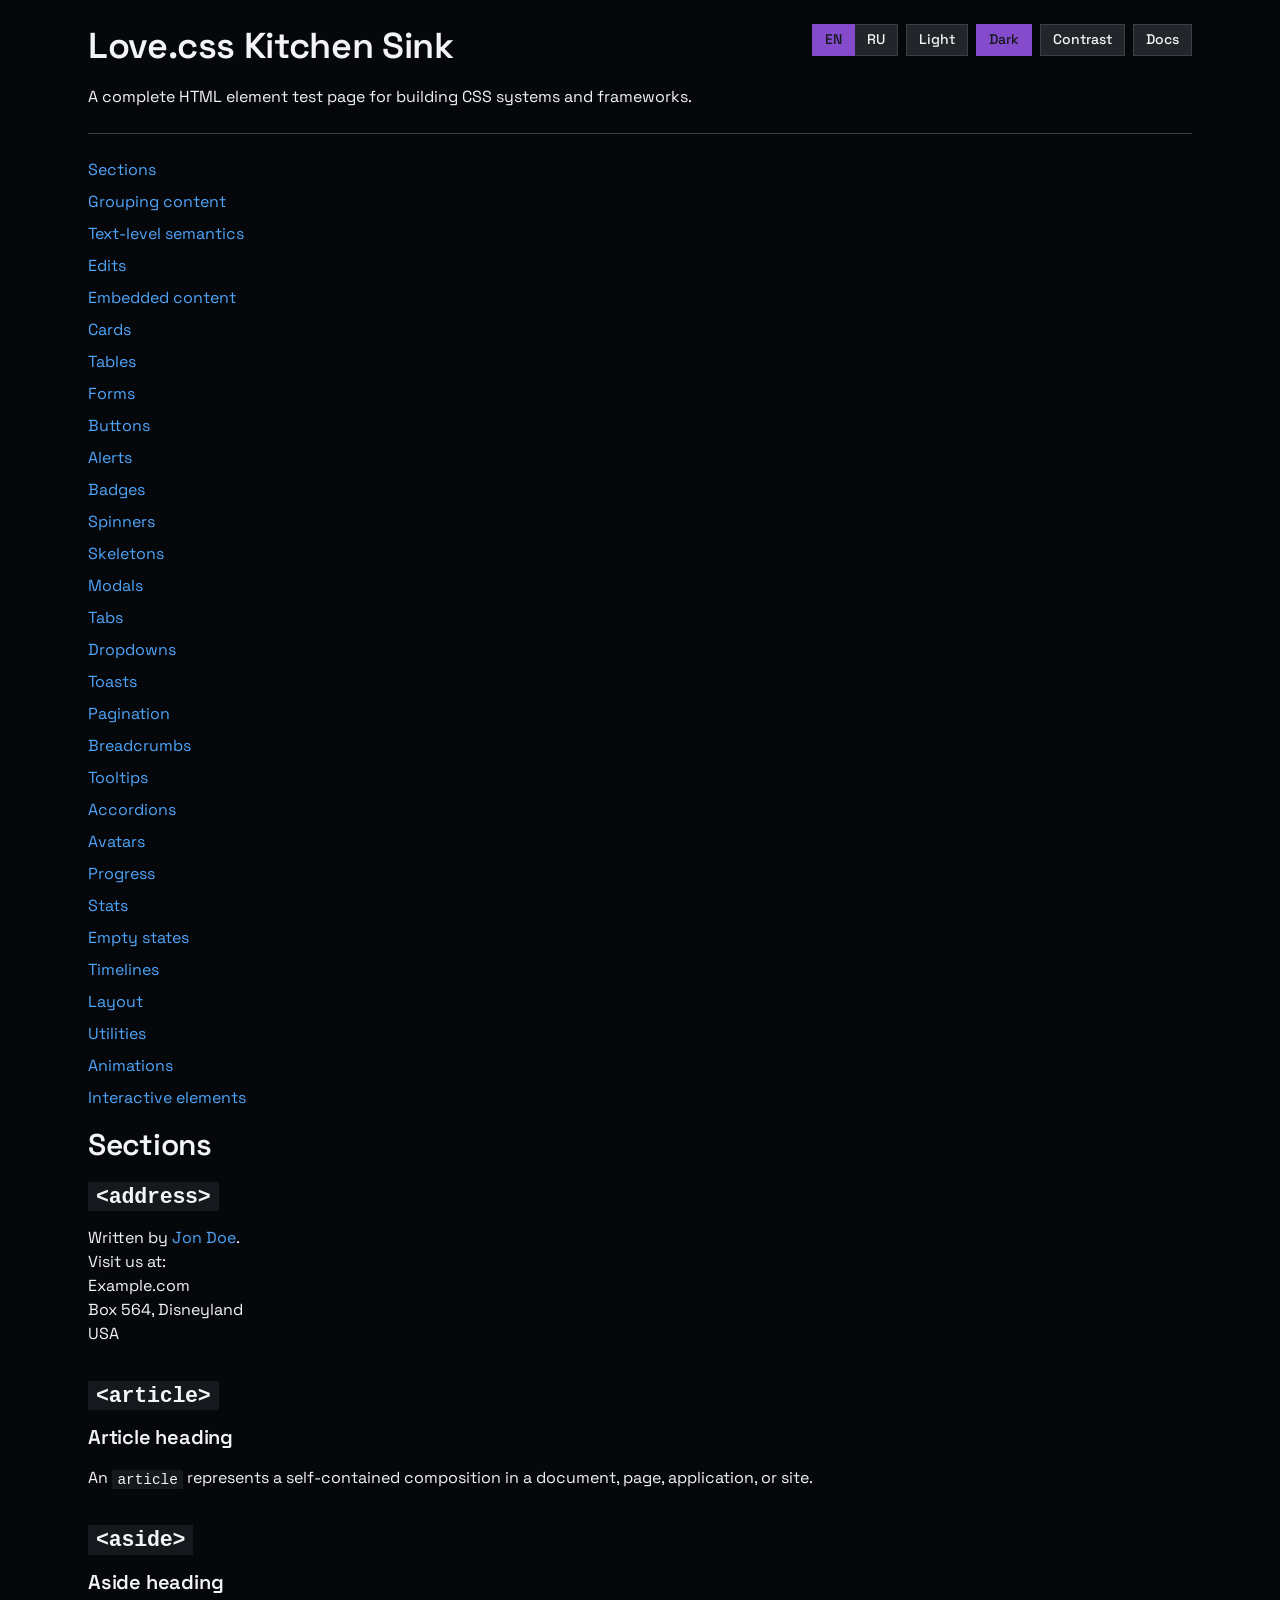
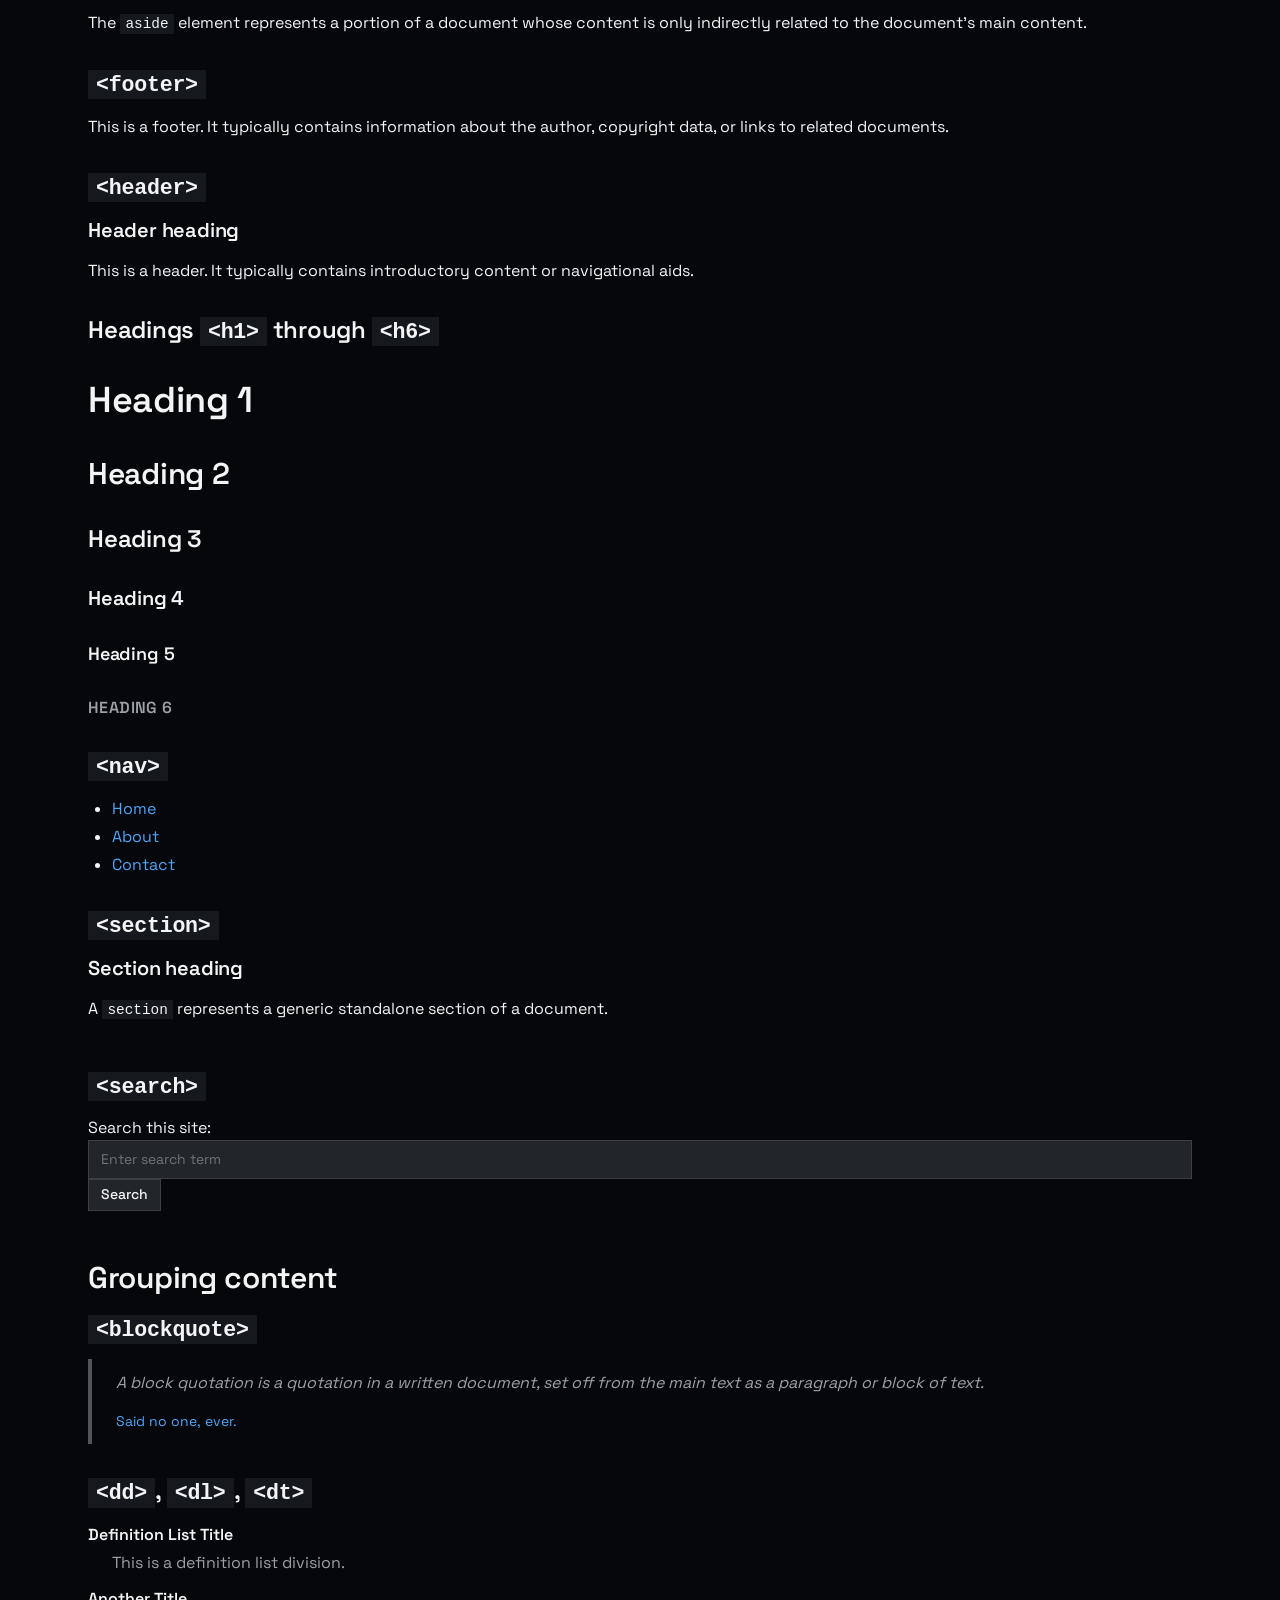
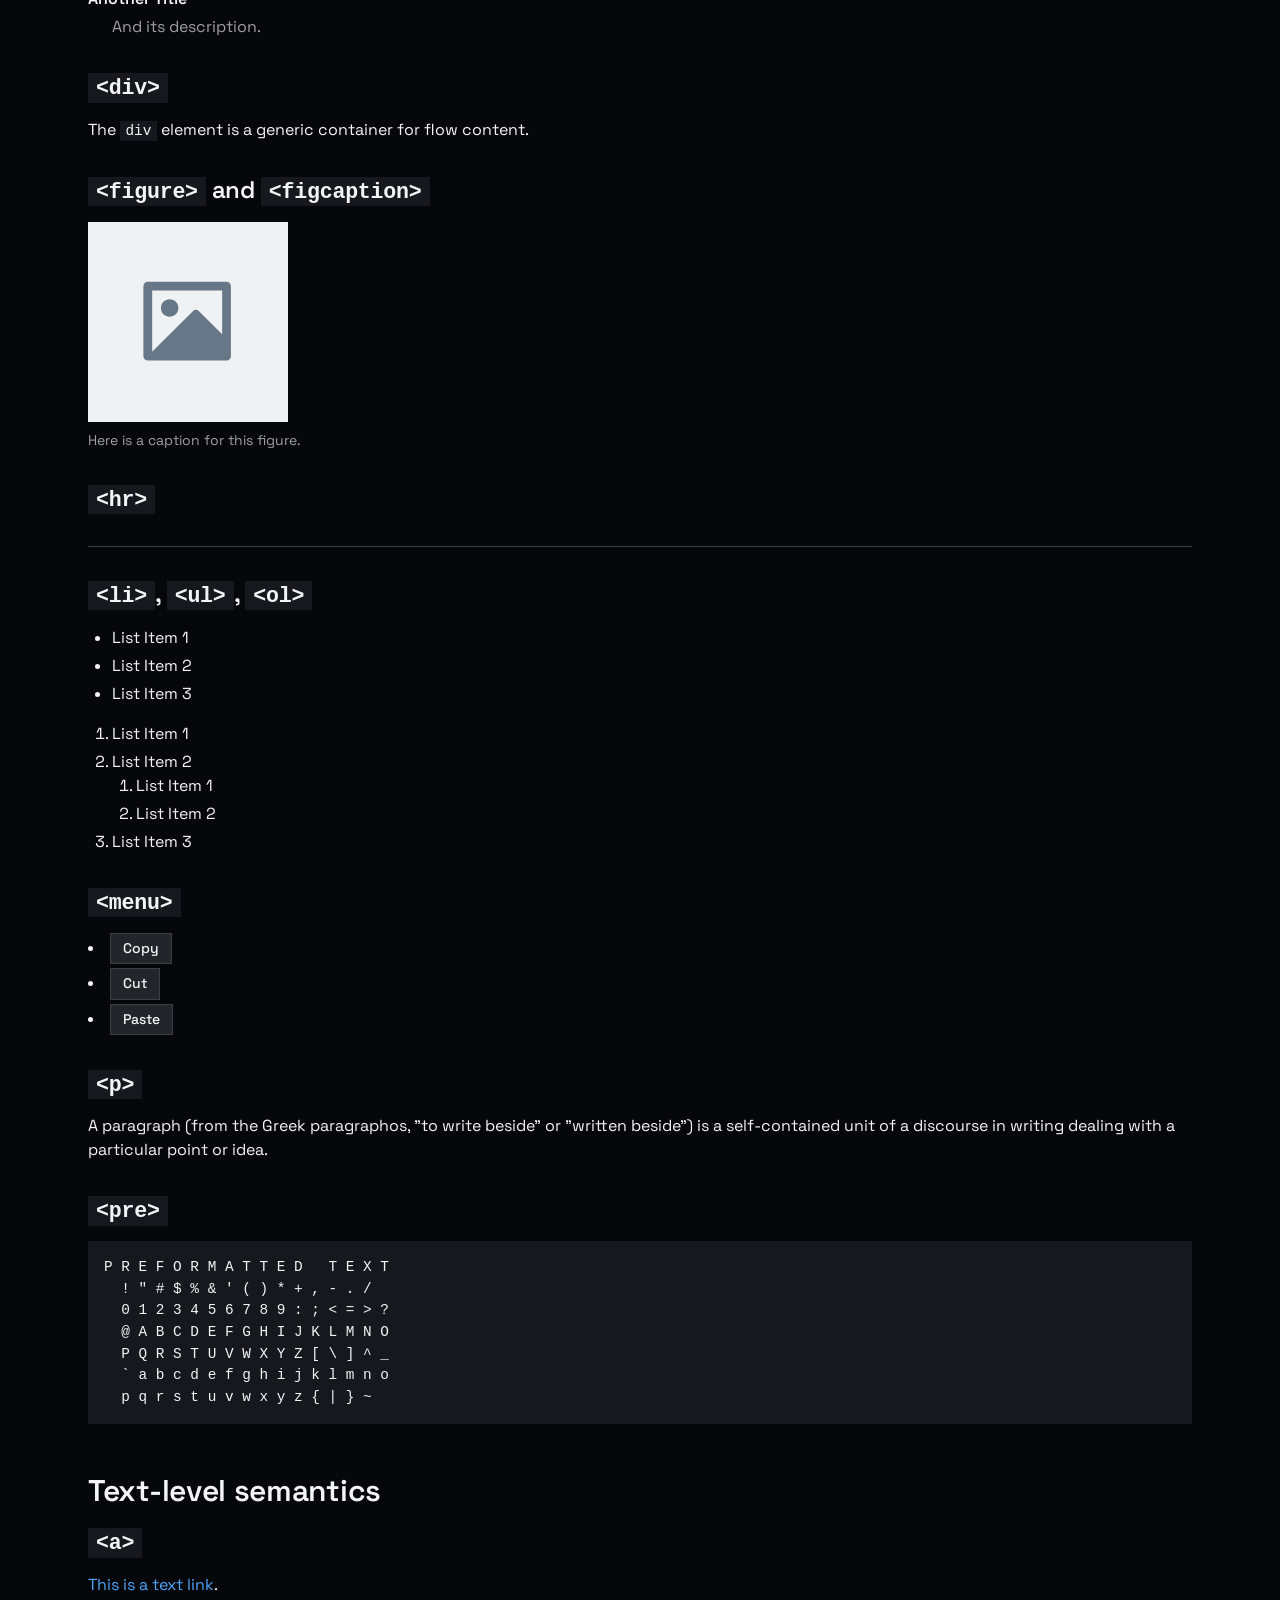
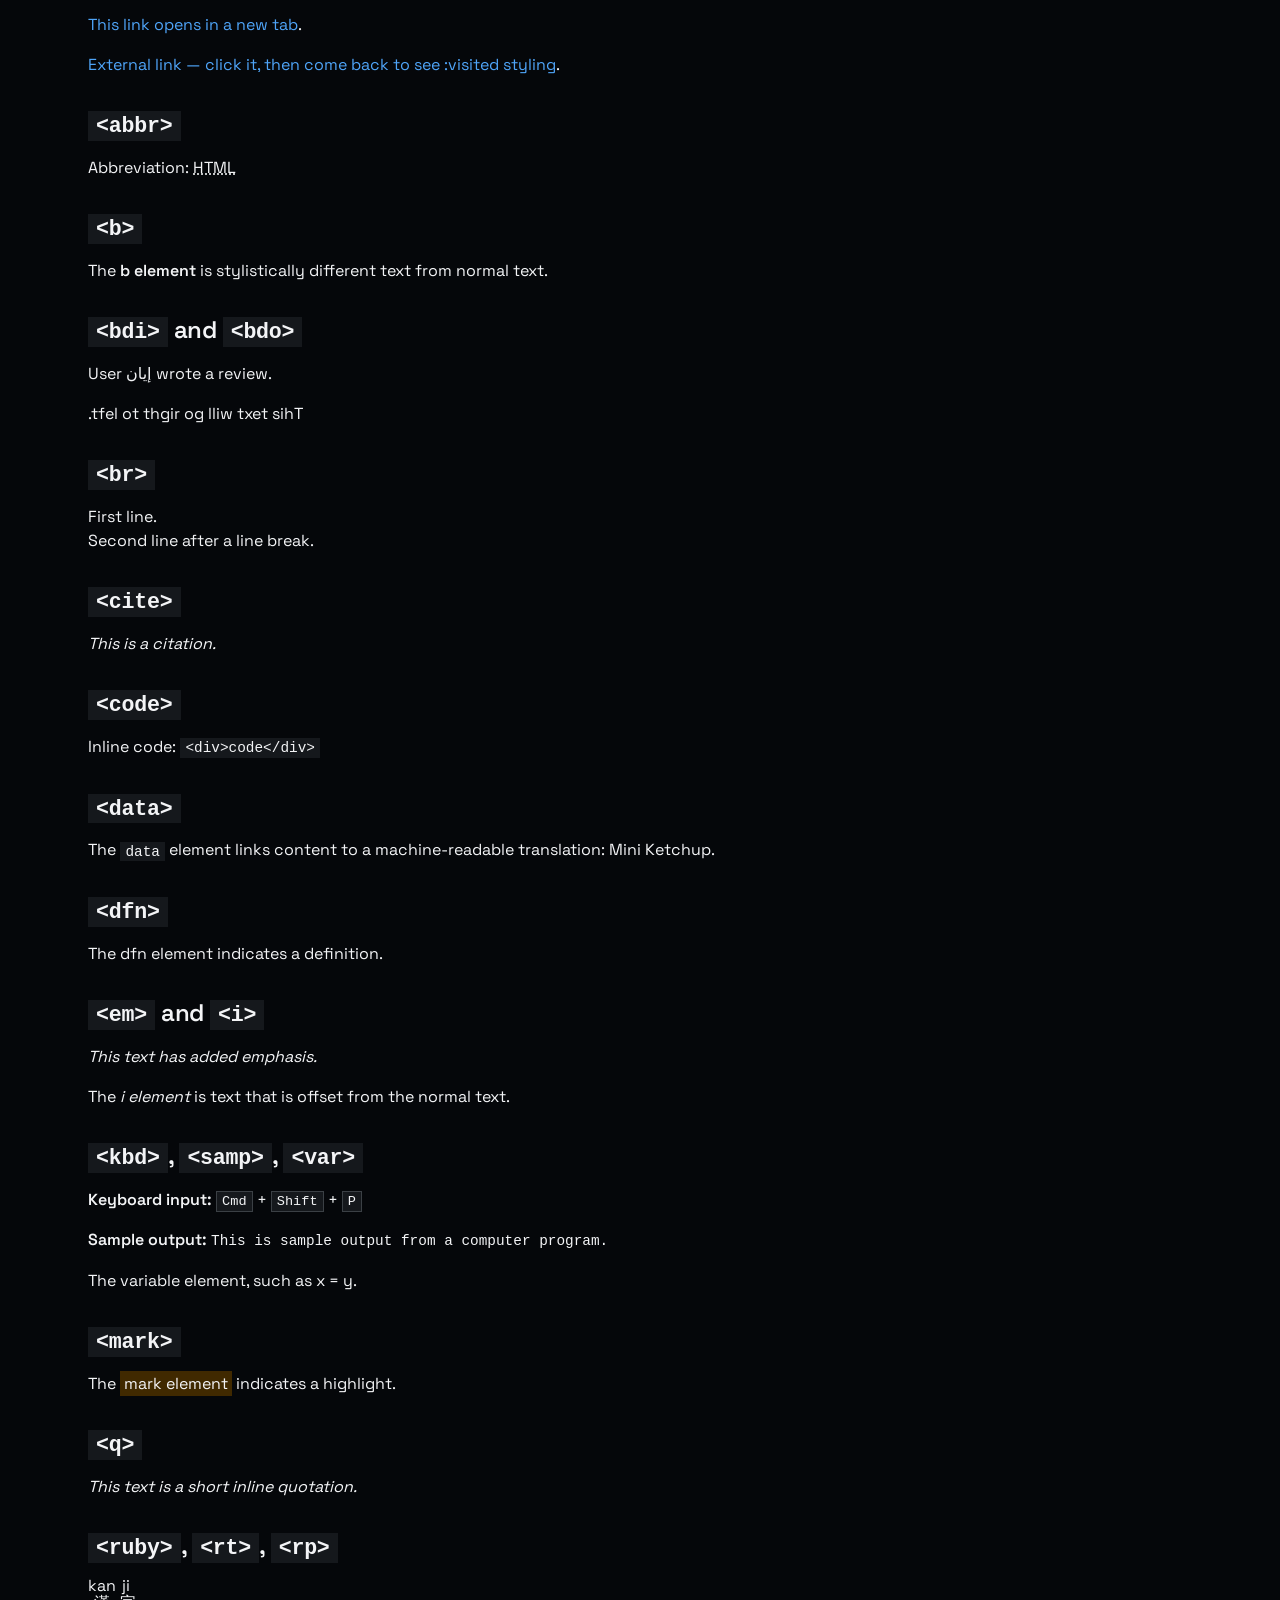
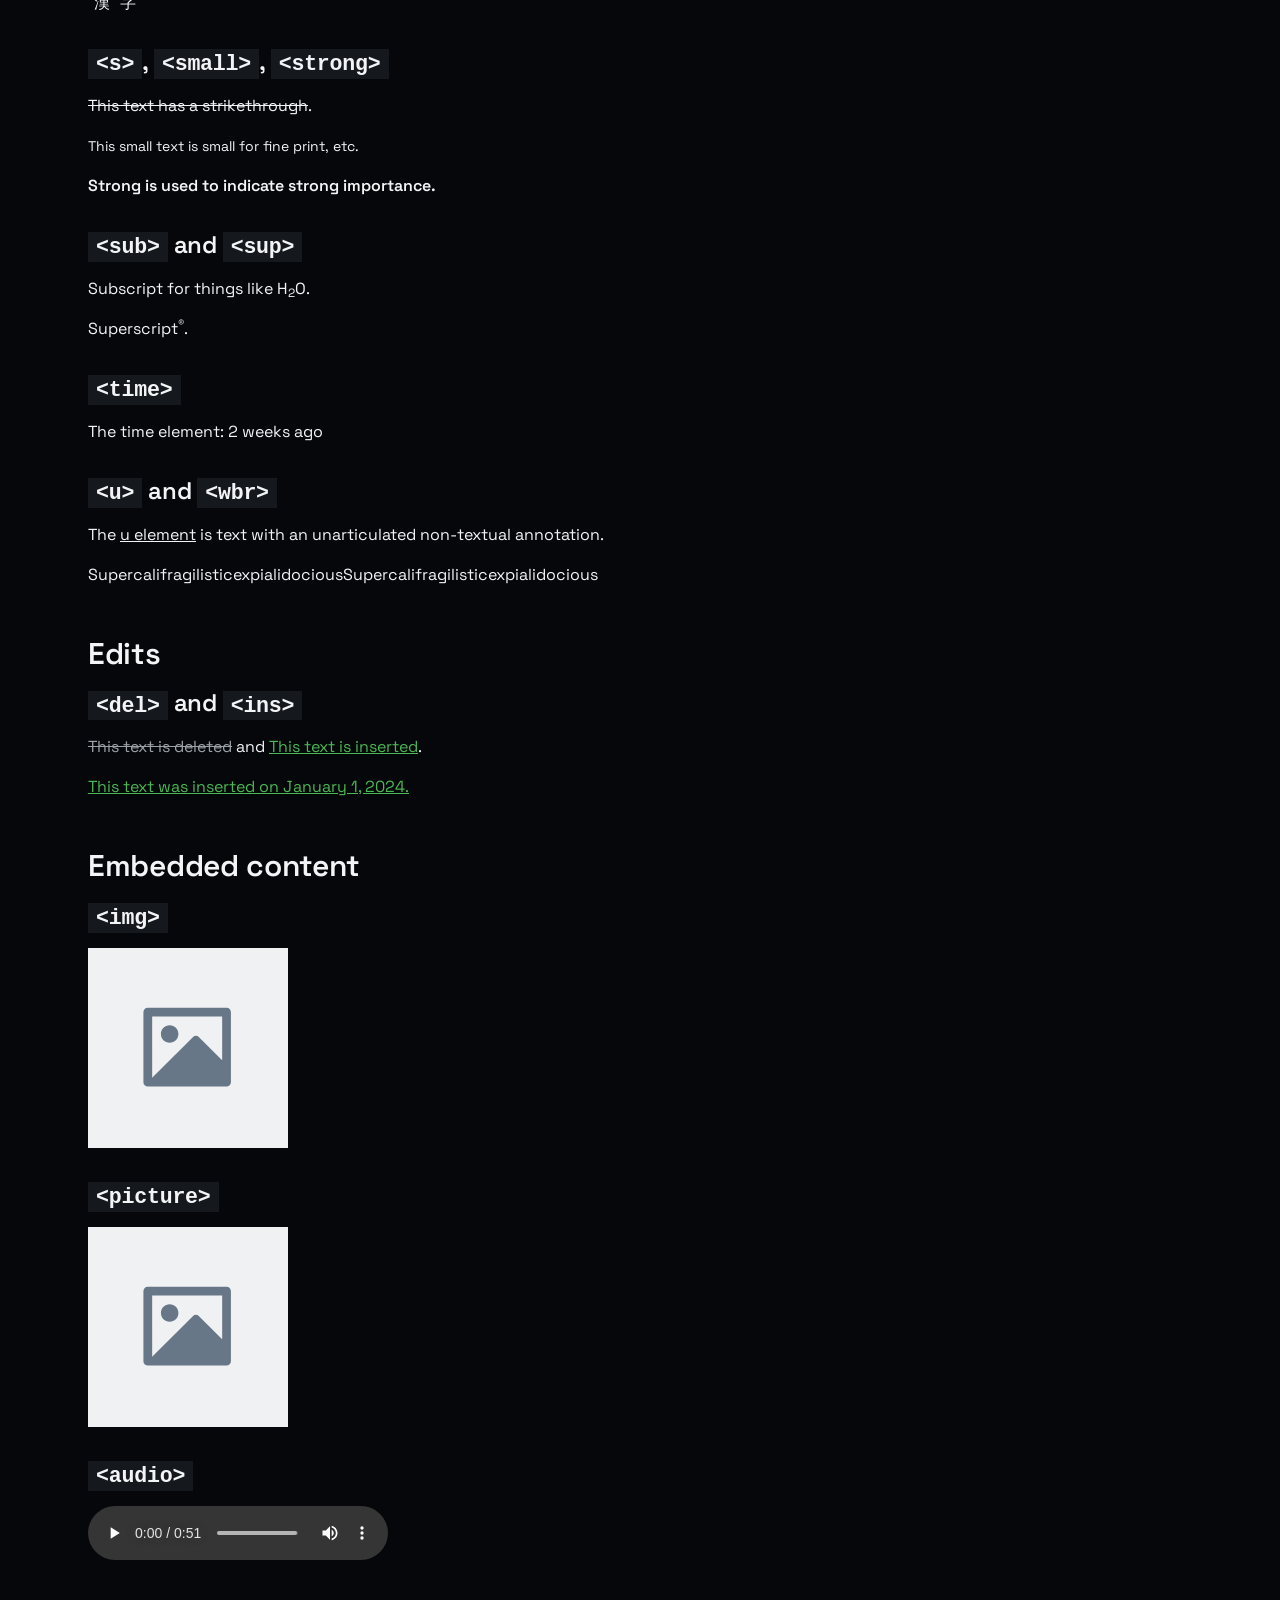
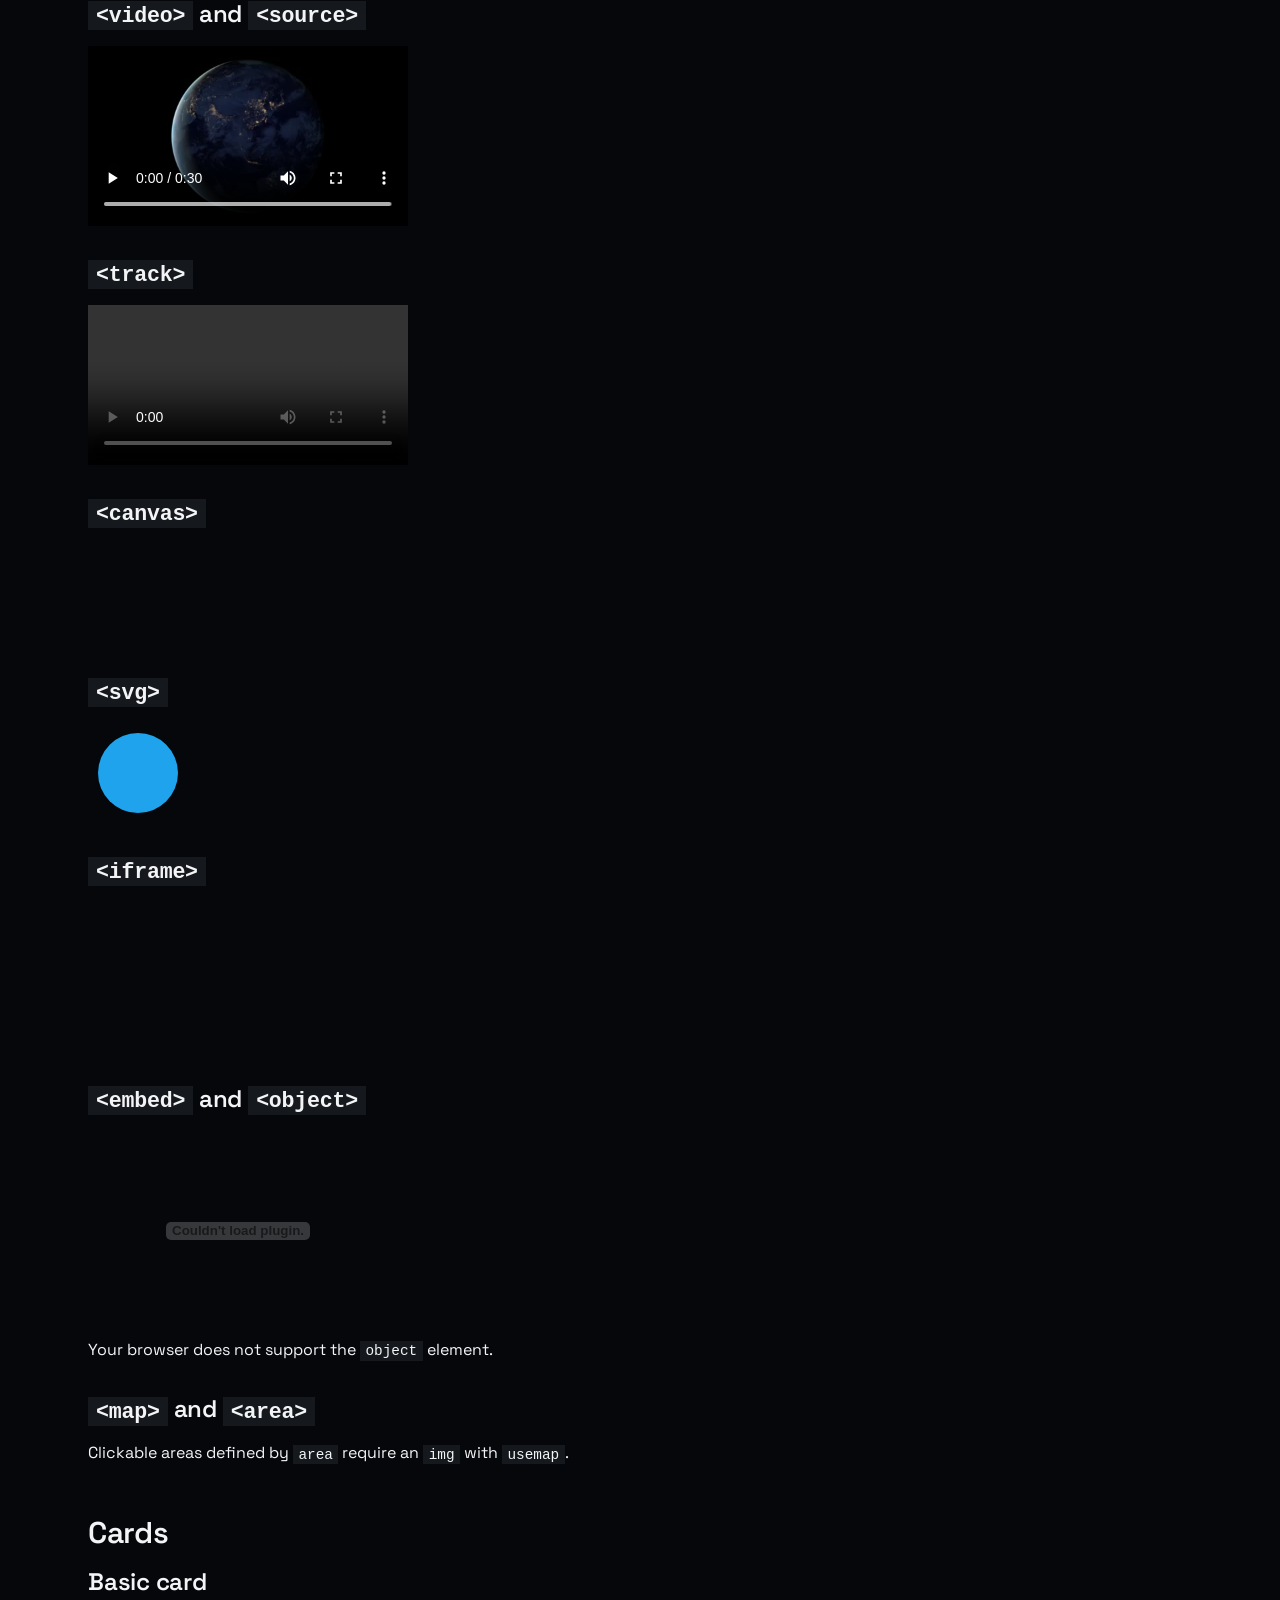
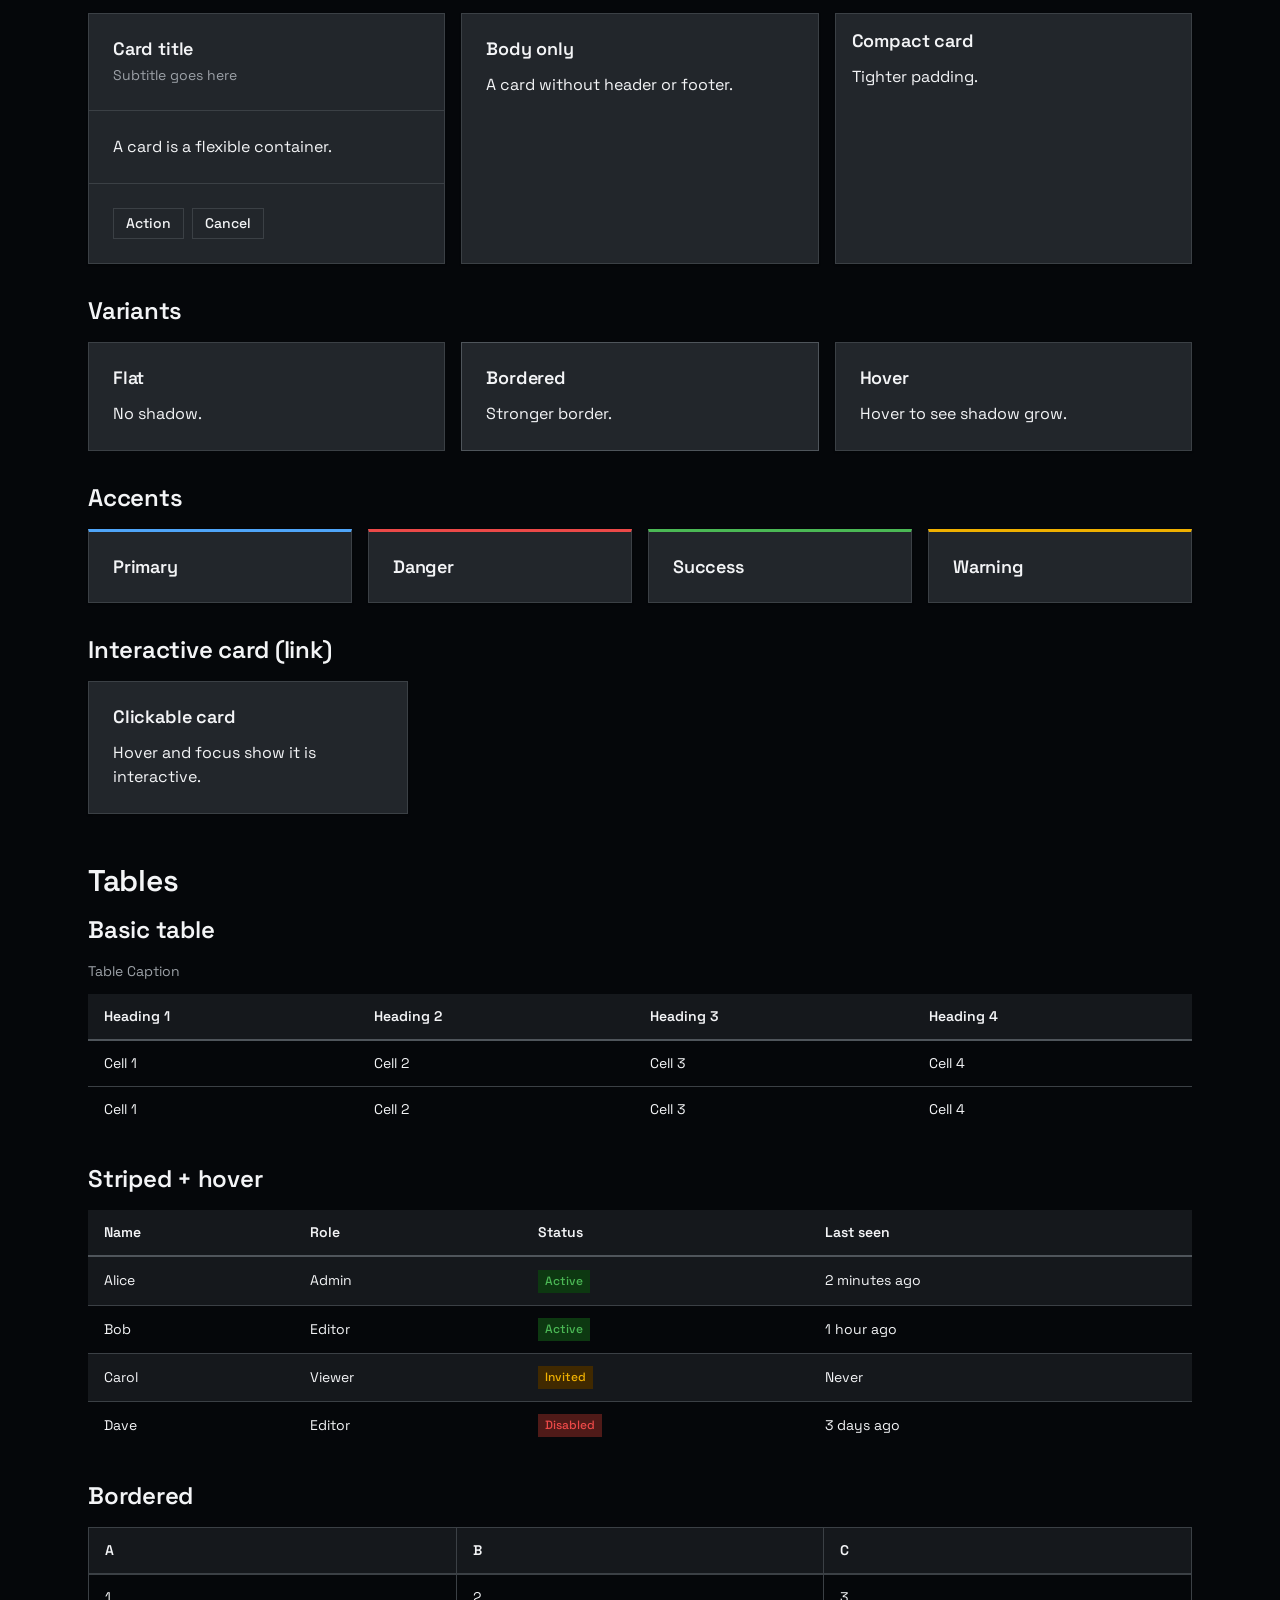
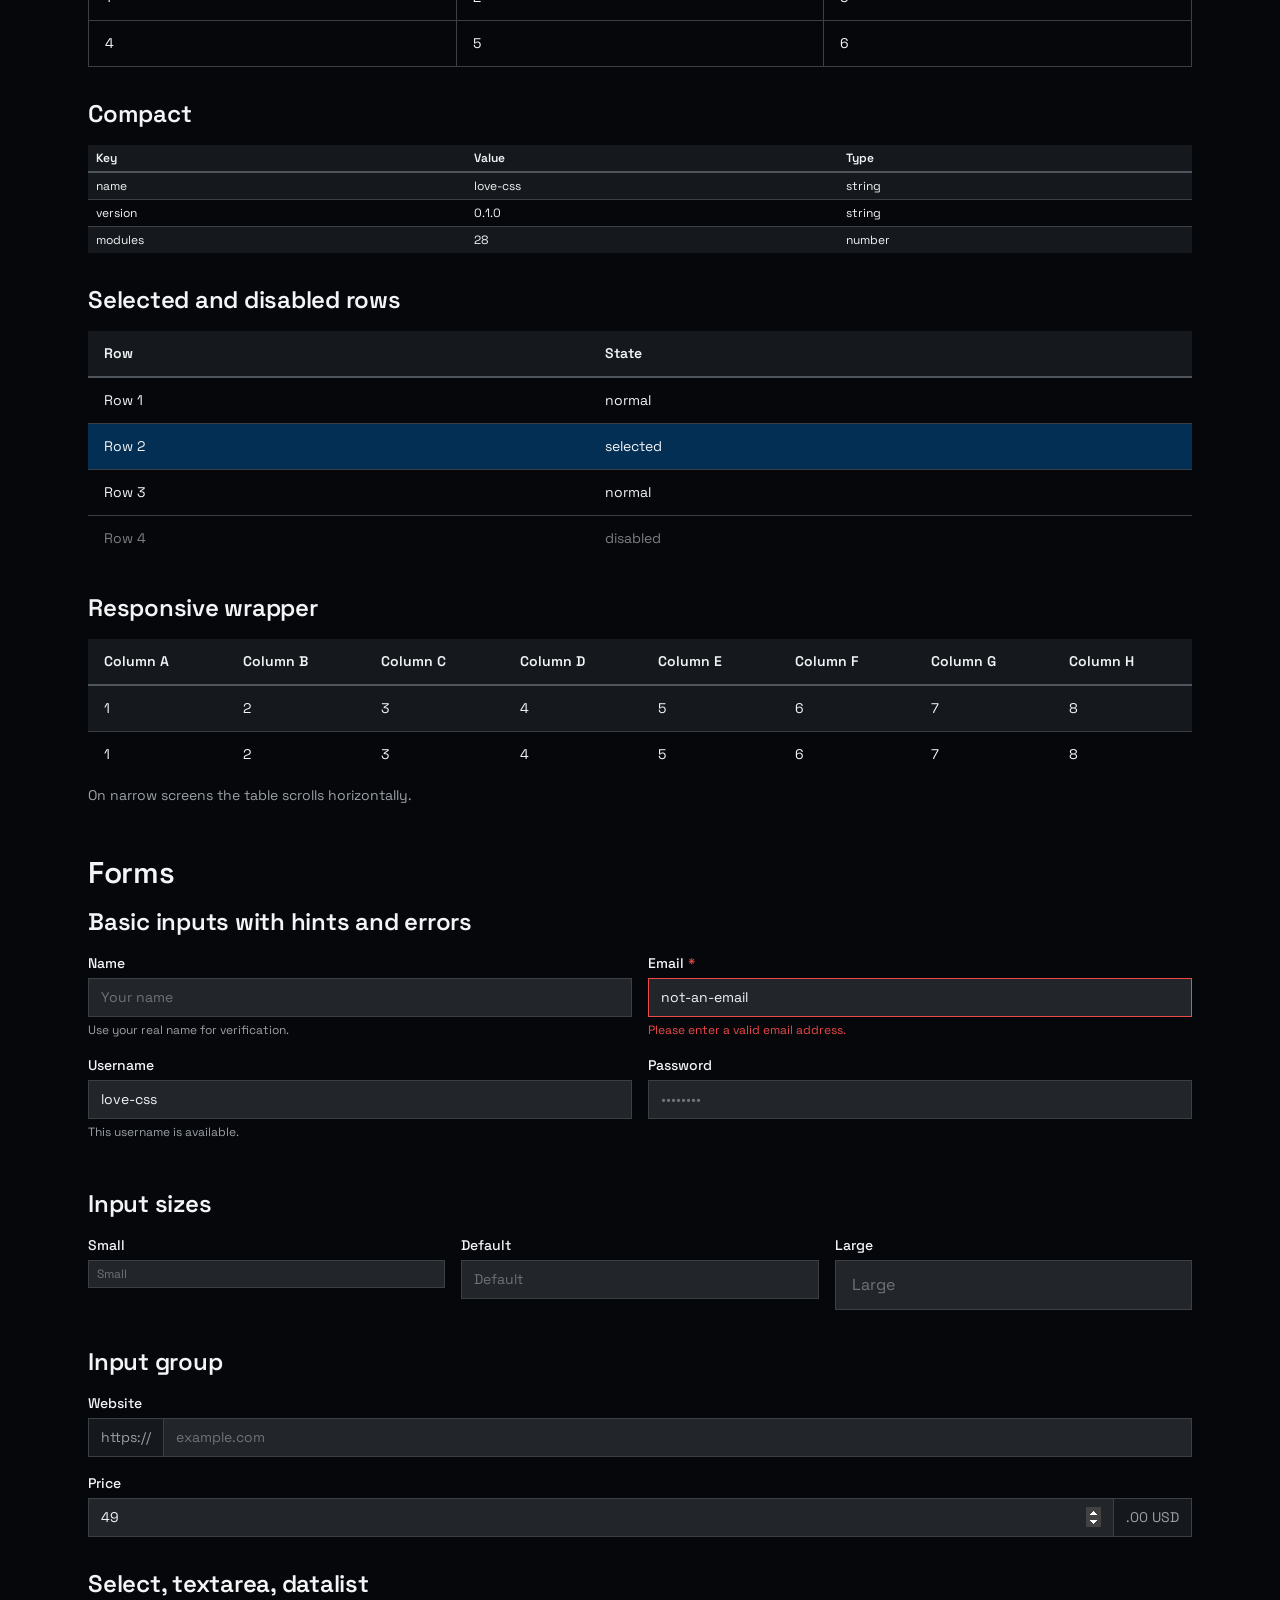
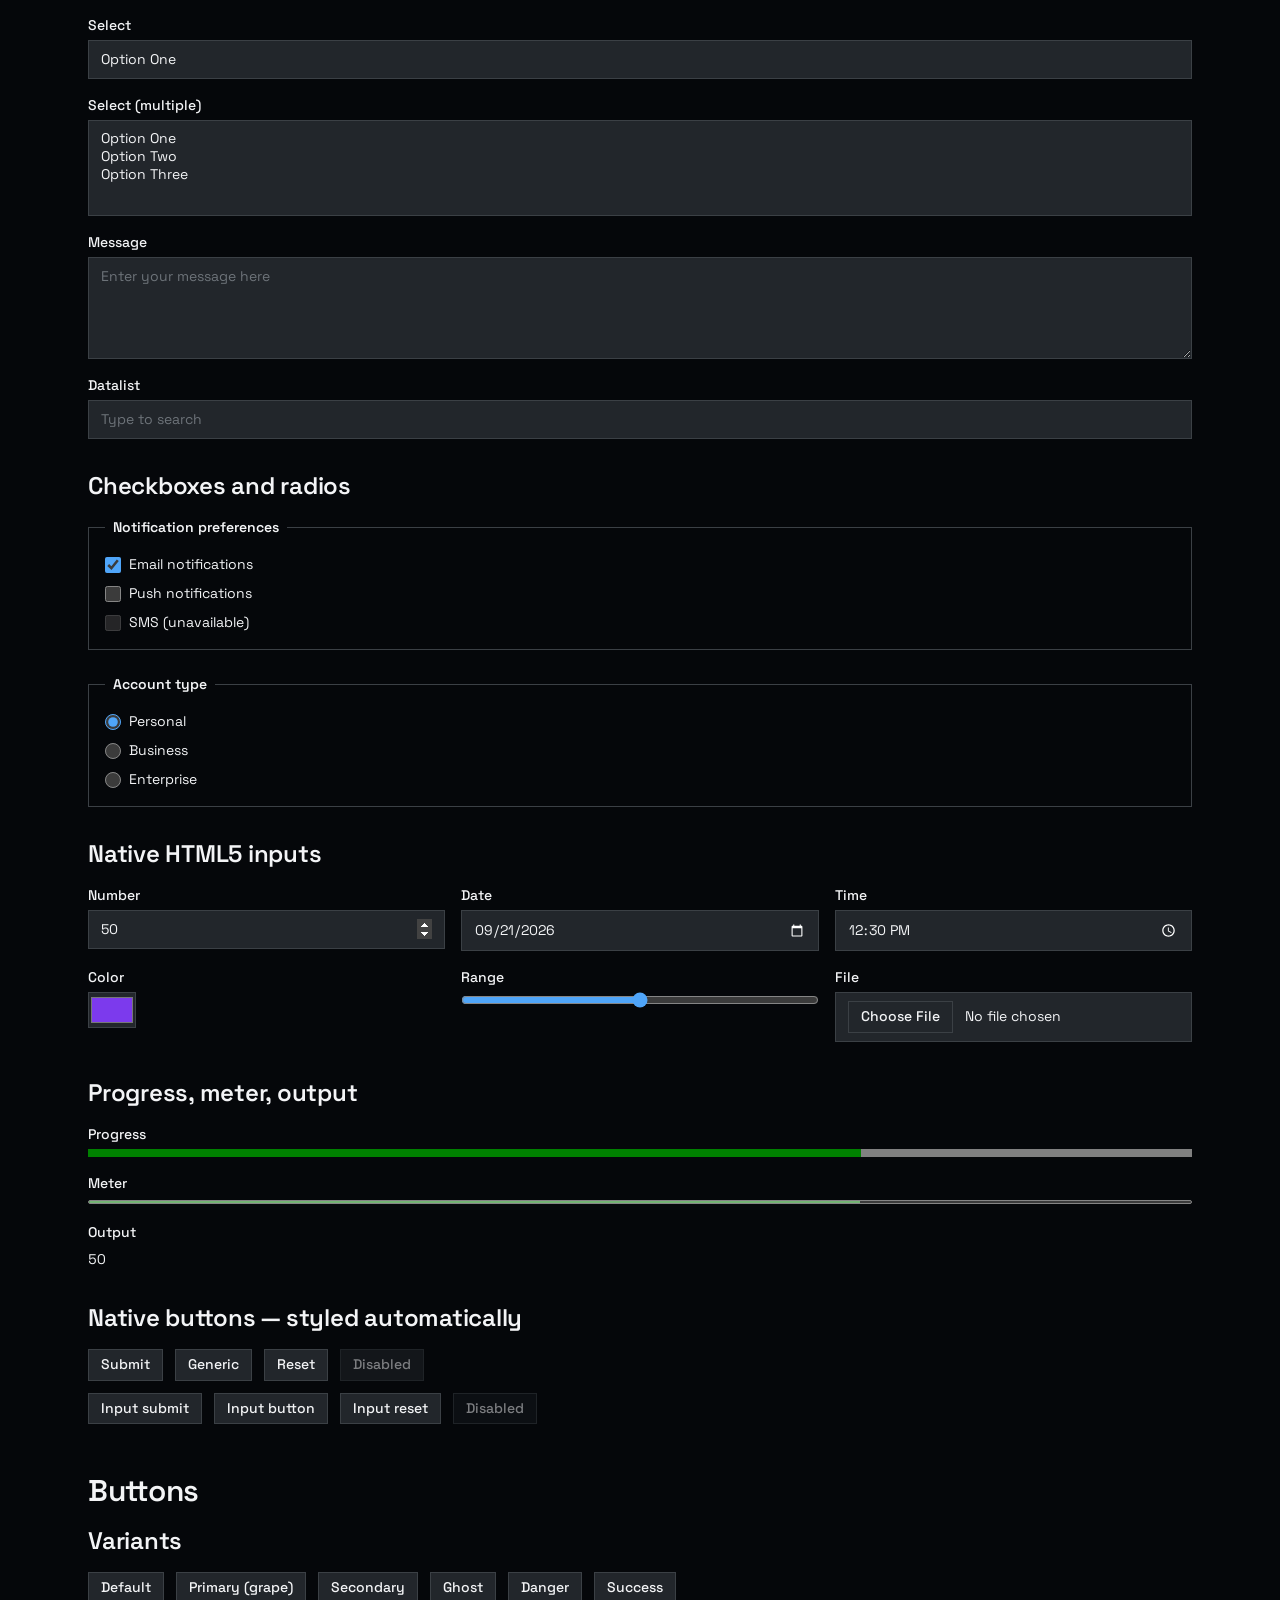
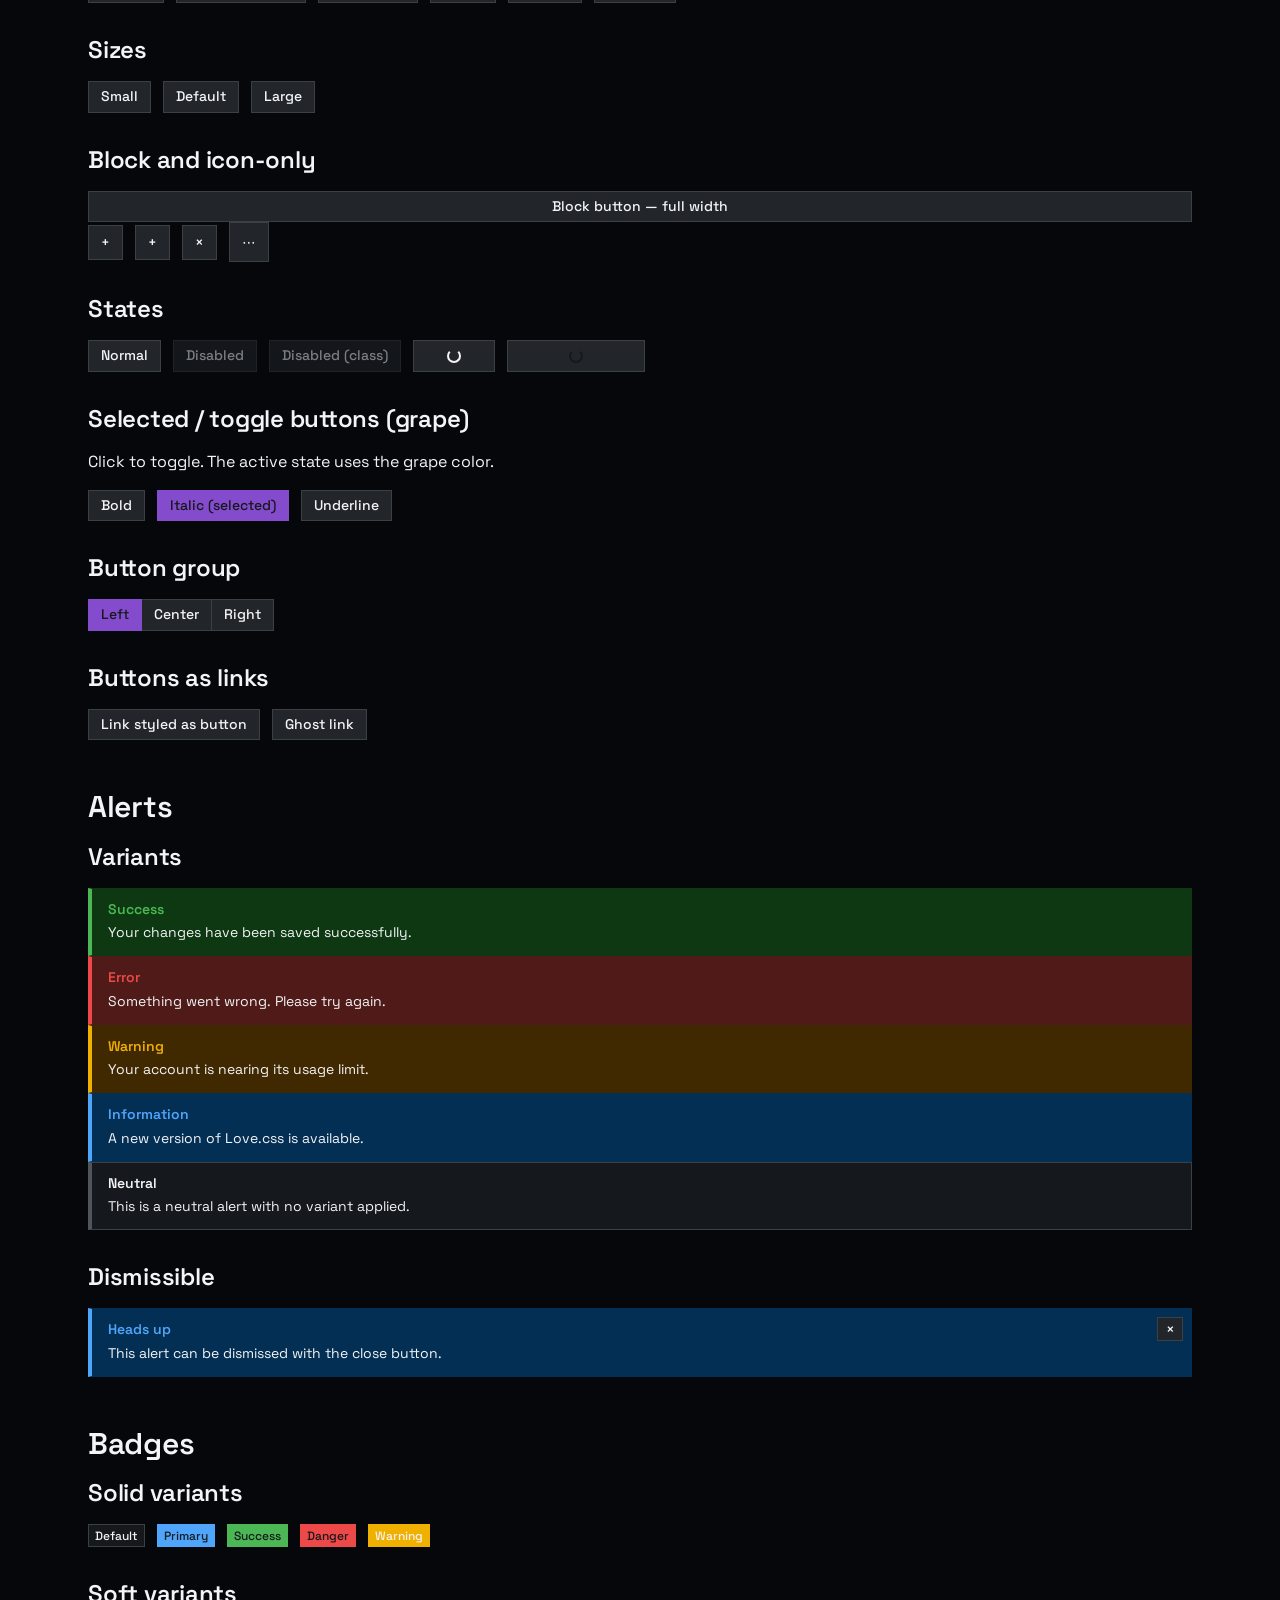
==== commit 818d077d: "update docs.html and add system-lang" ====
--- a/index.html
+++ b/index.html
@@ -1,5 +1,5 @@
 <!doctype html>
-<html lang="en">
+<html lang="en" data-love-theme="dark">
 <head>
   <meta charset="utf-8">
   <meta name="viewport" content="width=device-width, initial-scale=1.0">
@@ -37,6 +37,8 @@
   <link rel="stylesheet" href="css/love.animations.css">
   <link rel="stylesheet" href="css/love.overrides.css">
 
+  <script src="i18n.js" defer></script>
+
   <style>
     body {
       max-width: 72rem;
@@ -52,10 +54,16 @@
       border-bottom: 1px solid var(--love-border);
       margin-bottom: var(--love-space-6);
     }
+    .ks-header-controls {
+      display: flex;
+      flex-wrap: wrap;
+      gap: var(--love-space-2);
+      align-items: center;
+      flex-shrink: 0;
+    }
     .ks-theme-switcher {
       display: flex;
       gap: var(--love-space-2);
-      flex-shrink: 0;
     }
     .ks-nav ul { list-style: none; padding-left: 0; }
     .ks-nav > ul > li { margin-bottom: var(--love-space-2); }
@@ -80,55 +88,62 @@
 
   <header class="ks-header">
     <div>
-      <h1>Love.css Kitchen Sink</h1>
-      <p>A complete HTML element test page for building CSS systems and frameworks.</p>
+      <h1 data-i18n="index.title">Love.css Kitchen Sink</h1>
+      <p data-i18n="index.subtitle">A complete HTML element test page for building CSS systems and frameworks.</p>
     </div>
-    <div class="ks-theme-switcher" role="group" aria-label="Theme switcher">
-      <button type="button" class="btn btn-ghost btn-sm" data-theme="light" aria-pressed="false">Light</button>
-      <button type="button" class="btn btn-ghost btn-sm" data-theme="dark" aria-pressed="false">Dark</button>
-      <button type="button" class="btn btn-ghost btn-sm" data-theme="high-contrast" aria-pressed="false">Contrast</button>
+    <div class="ks-header-controls">
+      <div class="btn-group" role="group" aria-label="Language">
+        <button type="button" class="btn btn-sm" data-lang-btn="en" aria-pressed="true">EN</button>
+        <button type="button" class="btn btn-sm" data-lang-btn="ru" aria-pressed="false">RU</button>
+      </div>
+      <div class="ks-theme-switcher" role="group" data-i18n-attr="aria-label:index.theme_aria">
+        <button type="button" class="btn btn-ghost btn-sm" data-theme="light" aria-pressed="false" data-i18n="index.theme.light">Light</button>
+        <button type="button" class="btn btn-ghost btn-sm" data-theme="dark" aria-pressed="false" data-i18n="index.theme.dark">Dark</button>
+        <button type="button" class="btn btn-ghost btn-sm" data-theme="high-contrast" aria-pressed="false" data-i18n="index.theme.contrast">Contrast</button>
+      </div>
+      <a href="docs.html" class="btn btn-sm" data-i18n="index.docs_link">Docs</a>
     </div>
   </header>
 
-  <nav class="ks-nav" aria-label="Table of contents">
+  <nav class="ks-nav" data-i18n-attr="aria-label:index.nav.aria">
     <ul>
-      <li><a href="#sections">Sections</a></li>
-      <li><a href="#grouping-content">Grouping content</a></li>
-      <li><a href="#text-level-semantics">Text-level semantics</a></li>
-      <li><a href="#edits">Edits</a></li>
-      <li><a href="#embedded-content">Embedded content</a></li>
-      <li><a href="#cards">Cards</a></li>
-      <li><a href="#tables">Tables</a></li>
-      <li><a href="#forms">Forms</a></li>
-      <li><a href="#buttons">Buttons</a></li>
-      <li><a href="#alerts">Alerts</a></li>
-      <li><a href="#badges">Badges</a></li>
-      <li><a href="#spinners">Spinners</a></li>
-      <li><a href="#skeletons">Skeletons</a></li>
-      <li><a href="#modals">Modals</a></li>
-      <li><a href="#tabs">Tabs</a></li>
-      <li><a href="#dropdowns">Dropdowns</a></li>
-      <li><a href="#toasts">Toasts</a></li>
-      <li><a href="#pagination">Pagination</a></li>
-      <li><a href="#breadcrumbs">Breadcrumbs</a></li>
-      <li><a href="#tooltips">Tooltips</a></li>
-      <li><a href="#accordions">Accordions</a></li>
-      <li><a href="#avatars">Avatars</a></li>
-      <li><a href="#progress">Progress</a></li>
-      <li><a href="#stats">Stats</a></li>
-      <li><a href="#empty-states">Empty states</a></li>
-      <li><a href="#timelines">Timelines</a></li>
-      <li><a href="#layout">Layout</a></li>
-      <li><a href="#utilities">Utilities</a></li>
-      <li><a href="#animations">Animations</a></li>
-      <li><a href="#interactive-elements">Interactive elements</a></li>
+      <li><a href="#sections" data-i18n="index.nav.sections">Sections</a></li>
+      <li><a href="#grouping-content" data-i18n="index.nav.grouping">Grouping content</a></li>
+      <li><a href="#text-level-semantics" data-i18n="index.nav.text_semantics">Text-level semantics</a></li>
+      <li><a href="#edits" data-i18n="index.nav.edits">Edits</a></li>
+      <li><a href="#embedded-content" data-i18n="index.nav.embedded">Embedded content</a></li>
+      <li><a href="#cards" data-i18n="index.nav.cards">Cards</a></li>
+      <li><a href="#tables" data-i18n="index.nav.tables">Tables</a></li>
+      <li><a href="#forms" data-i18n="index.nav.forms">Forms</a></li>
+      <li><a href="#buttons" data-i18n="index.nav.buttons">Buttons</a></li>
+      <li><a href="#alerts" data-i18n="index.nav.alerts">Alerts</a></li>
+      <li><a href="#badges" data-i18n="index.nav.badges">Badges</a></li>
+      <li><a href="#spinners" data-i18n="index.nav.spinners">Spinners</a></li>
+      <li><a href="#skeletons" data-i18n="index.nav.skeletons">Skeletons</a></li>
+      <li><a href="#modals" data-i18n="index.nav.modals">Modals</a></li>
+      <li><a href="#tabs" data-i18n="index.nav.tabs">Tabs</a></li>
+      <li><a href="#dropdowns" data-i18n="index.nav.dropdowns">Dropdowns</a></li>
+      <li><a href="#toasts" data-i18n="index.nav.toasts">Toasts</a></li>
+      <li><a href="#pagination" data-i18n="index.nav.pagination">Pagination</a></li>
+      <li><a href="#breadcrumbs" data-i18n="index.nav.breadcrumbs">Breadcrumbs</a></li>
+      <li><a href="#tooltips" data-i18n="index.nav.tooltips">Tooltips</a></li>
+      <li><a href="#accordions" data-i18n="index.nav.accordions">Accordions</a></li>
+      <li><a href="#avatars" data-i18n="index.nav.avatars">Avatars</a></li>
+      <li><a href="#progress" data-i18n="index.nav.progress">Progress</a></li>
+      <li><a href="#stats" data-i18n="index.nav.stats">Stats</a></li>
+      <li><a href="#empty-states" data-i18n="index.nav.empty_states">Empty states</a></li>
+      <li><a href="#timelines" data-i18n="index.nav.timelines">Timelines</a></li>
+      <li><a href="#layout" data-i18n="index.nav.layout">Layout</a></li>
+      <li><a href="#utilities" data-i18n="index.nav.utilities">Utilities</a></li>
+      <li><a href="#animations" data-i18n="index.nav.animations">Animations</a></li>
+      <li><a href="#interactive-elements" data-i18n="index.nav.interactive">Interactive elements</a></li>
     </ul>
   </nav>
 
   <main>
 
     <section id="sections">
-      <h2>Sections</h2>
+      <h2 data-i18n="index.nav.sections">Sections</h2>
 
       <article>
         <h3><code>&lt;address&gt;</code></h3>
@@ -214,7 +229,7 @@
     </section>
 
     <section id="grouping-content">
-      <h2>Grouping content</h2>
+      <h2 data-i18n="index.nav.grouping">Grouping content</h2>
 
       <article>
         <h3><code>&lt;blockquote&gt;</code></h3>
@@ -301,7 +316,7 @@
     </section>
 
     <section id="text-level-semantics">
-      <h2>Text-level semantics</h2>
+      <h2 data-i18n="index.nav.text_semantics">Text-level semantics</h2>
 
       <article>
         <h3><code>&lt;a&gt;</code></h3>
@@ -410,7 +425,7 @@
     </section>
 
     <section id="edits">
-      <h2>Edits</h2>
+      <h2 data-i18n="index.nav.edits">Edits</h2>
       <article>
         <h3><code>&lt;del&gt;</code> and <code>&lt;ins&gt;</code></h3>
         <p><del>This text is deleted</del> and <ins>This text is inserted</ins>.</p>
@@ -419,7 +434,7 @@
     </section>
 
     <section id="embedded-content">
-      <h2>Embedded content</h2>
+      <h2 data-i18n="index.nav.embedded">Embedded content</h2>
 
       <article>
         <h3><code>&lt;img&gt;</code></h3>
@@ -499,7 +514,7 @@
     </section>
 
     <section id="cards">
-      <h2>Cards</h2>
+      <h2 data-i18n="index.nav.cards">Cards</h2>
 
       <article>
         <h3>Basic card</h3>
@@ -584,7 +599,7 @@
     </section>
 
     <section id="tables">
-      <h2>Tables</h2>
+      <h2 data-i18n="index.nav.tables">Tables</h2>
 
       <article>
         <h3>Basic table</h3>
@@ -702,7 +717,7 @@
     </section>
 
     <section id="forms">
-      <h2>Forms</h2>
+      <h2 data-i18n="index.nav.forms">Forms</h2>
 
       <form>
         <article>
@@ -912,7 +927,7 @@
     </section>
 
     <section id="buttons">
-      <h2>Buttons</h2>
+      <h2 data-i18n="index.nav.buttons">Buttons</h2>
 
       <article>
         <h3>Variants</h3>
@@ -988,7 +1003,7 @@
     </section>
 
     <section id="alerts">
-      <h2>Alerts</h2>
+      <h2 data-i18n="index.nav.alerts">Alerts</h2>
 
       <article>
         <h3>Variants</h3>
@@ -1039,7 +1054,7 @@
     </section>
 
     <section id="badges">
-      <h2>Badges</h2>
+      <h2 data-i18n="index.nav.badges">Badges</h2>
 
       <article>
         <h3>Solid variants</h3>
@@ -1103,7 +1118,7 @@
     </section>
 
     <section id="spinners">
-      <h2>Spinners</h2>
+      <h2 data-i18n="index.nav.spinners">Spinners</h2>
 
       <article>
         <h3>Sizes</h3>
@@ -1147,7 +1162,7 @@
     </section>
 
     <section id="skeletons">
-      <h2>Skeletons</h2>
+      <h2 data-i18n="index.nav.skeletons">Skeletons</h2>
 
       <article>
         <h3>Text lines</h3>
@@ -1228,7 +1243,7 @@
     </section>
 
     <section id="modals">
-      <h2>Modals</h2>
+      <h2 data-i18n="index.nav.modals">Modals</h2>
 
       <article>
         <h3>Basic modal</h3>
@@ -1323,7 +1338,7 @@
     </section>
 
     <section id="tabs">
-      <h2>Tabs</h2>
+      <h2 data-i18n="index.nav.tabs">Tabs</h2>
 
       <article>
         <h3>Underline tabs</h3>
@@ -1369,7 +1384,7 @@
     </section>
 
     <section id="dropdowns">
-      <h2>Dropdowns</h2>
+      <h2 data-i18n="index.nav.dropdowns">Dropdowns</h2>
 
       <article>
         <h3>Basic dropdown (JavaScript)</h3>
@@ -1429,7 +1444,7 @@
     </section>
 
     <section id="toasts">
-      <h2>Toasts</h2>
+      <h2 data-i18n="index.nav.toasts">Toasts</h2>
 
       <article>
         <h3>Static examples</h3>
@@ -1476,7 +1491,7 @@
     </section>
 
     <section id="pagination">
-      <h2>Pagination</h2>
+      <h2 data-i18n="index.nav.pagination">Pagination</h2>
 
       <article>
         <h3>Basic pagination</h3>
@@ -1541,7 +1556,7 @@
     </section>
 
     <section id="breadcrumbs">
-      <h2>Breadcrumbs</h2>
+      <h2 data-i18n="index.nav.breadcrumbs">Breadcrumbs</h2>
 
       <article>
         <h3>Basic</h3>
@@ -1579,7 +1594,7 @@
     </section>
 
     <section id="tooltips">
-      <h2>Tooltips</h2>
+      <h2 data-i18n="index.nav.tooltips">Tooltips</h2>
 
       <article>
         <h3>Placement</h3>
@@ -1612,7 +1627,7 @@
     </section>
 
     <section id="accordions">
-      <h2>Accordions</h2>
+      <h2 data-i18n="index.nav.accordions">Accordions</h2>
 
       <article>
         <h3>Basic accordion</h3>
@@ -1668,7 +1683,7 @@
     </section>
 
     <section id="avatars">
-      <h2>Avatars</h2>
+      <h2 data-i18n="index.nav.avatars">Avatars</h2>
 
       <article>
         <h3>Sizes</h3>
@@ -1768,7 +1783,7 @@
     </section>
 
     <section id="progress">
-      <h2>Progress</h2>
+      <h2 data-i18n="index.nav.progress">Progress</h2>
 
       <article>
         <h3>Basic bars</h3>
@@ -1857,7 +1872,7 @@
     </section>
 
     <section id="stats">
-      <h2>Stats</h2>
+      <h2 data-i18n="index.nav.stats">Stats</h2>
 
       <article>
         <h3>Basic</h3>
@@ -1952,7 +1967,7 @@
     </section>
 
     <section id="empty-states">
-      <h2>Empty states</h2>
+      <h2 data-i18n="index.nav.empty_states">Empty states</h2>
 
       <article>
         <h3>Basic</h3>
@@ -2007,7 +2022,7 @@
     </section>
 
     <section id="timelines">
-      <h2>Timelines</h2>
+      <h2 data-i18n="index.nav.timelines">Timelines</h2>
 
       <article>
         <h3>Basic vertical</h3>
@@ -2147,7 +2162,7 @@
     </section>
 
     <section id="layout">
-      <h2>Layout</h2>
+      <h2 data-i18n="index.nav.layout">Layout</h2>
 
       <article>
         <h3><code>.container</code></h3>
@@ -2218,7 +2233,7 @@
     </section>
 
     <section id="utilities">
-      <h2>Utilities</h2>
+      <h2 data-i18n="index.nav.utilities">Utilities</h2>
 
       <article>
         <h3>Spacing</h3>
@@ -2258,7 +2273,7 @@
     </section>
 
     <section id="animations">
-      <h2>Animations</h2>
+      <h2 data-i18n="index.nav.animations">Animations</h2>
 
       <article>
         <h3>Entrance animations</h3>
@@ -2285,7 +2300,7 @@
     </section>
 
     <section id="interactive-elements">
-      <h2>Interactive elements</h2>
+      <h2 data-i18n="index.nav.interactive">Interactive elements</h2>
 
       <article>
         <h3><code>&lt;details&gt;</code> and <code>&lt;summary&gt;</code></h3>
@@ -2311,7 +2326,7 @@
   </main>
 
   <footer role="contentinfo">
-    <p>Love.css Kitchen Sink — built for testing CSS systems and frameworks. <a href="#top">Back to top</a>.</p>
+    <p><span data-i18n="index.footer.text">Love.css Kitchen Sink — built for testing CSS systems and frameworks.</span> <a href="#top" data-i18n="index.footer.top">Back to top</a>.</p>
   </footer>
 
   <script>
--- a/css/love.tokens.css
+++ b/css/love.tokens.css
@@ -1,6 +1,8 @@
 /*! Love.css tokens | MIT License | github.com/PlakhovVadim/love-css */
 
 :root {
+  color-scheme: light dark;
+
   /* Color primitives */
   --love-color-blue-50: oklch(0.971 0.013 250);
   --love-color-blue-100: oklch(0.936 0.032 250);
@@ -29,7 +31,6 @@
   --love-color-yellow-600: oklch(0.681 0.170 85);
   --love-color-yellow-700: oklch(0.554 0.150 85);
 
-  /* Grape — primary accent of Love.css */
   --love-color-grape-50: oklch(0.971 0.014 300);
   --love-color-grape-100: oklch(0.936 0.034 300);
   --love-color-grape-200: oklch(0.885 0.065 300);
@@ -138,7 +139,6 @@
   --love-border: var(--love-color-gray-200);
   --love-border-strong: var(--love-color-gray-300);
 
-  /* Primary accent — grape */
   --love-primary: var(--love-color-grape-600);
   --love-primary-hover: var(--love-color-grape-700);
   --love-primary-subtle: var(--love-color-grape-50);
@@ -167,6 +167,17 @@
   --love-link-visited: var(--love-color-grape-800);
   --love-link-decoration: none;
   --love-link-decoration-hover: underline;
+
+  /* Select arrow */
+  --love-select-arrow-color: var(--love-text-muted);
+
+  /* Skeleton */
+  --love-skeleton-shimmer: oklch(1 0 0 / 0.35);
+
+  /* Scrollbar */
+  --love-scrollbar-track: var(--love-bg-subtle);
+  --love-scrollbar-thumb: var(--love-border-strong);
+  --love-scrollbar-thumb-hover: var(--love-text-muted);
 
   /* Button tokens */
   --love-btn-radius: var(--love-radius-none);
@@ -178,7 +189,6 @@
   --love-btn-gap: var(--love-space-2);
   --love-btn-border-width: 1px;
 
-  /* Button — default (neutral) */
   --love-btn-bg: var(--love-bg-elevated);
   --love-btn-color: var(--love-text);
   --love-btn-border: var(--love-border);
@@ -190,42 +200,36 @@
   --love-btn-active-border: var(--love-grape);
   --love-btn-disabled-opacity: 0.5;
 
-  /* Button — primary */
   --love-btn-primary-bg: var(--love-primary);
   --love-btn-primary-color: var(--love-text-inverse);
   --love-btn-primary-border: var(--love-primary);
   --love-btn-primary-hover-bg: var(--love-primary-hover);
   --love-btn-primary-hover-border: var(--love-primary-hover);
 
-  /* Button — secondary */
   --love-btn-secondary-bg: var(--love-bg-subtle);
   --love-btn-secondary-color: var(--love-text);
   --love-btn-secondary-border: var(--love-border);
   --love-btn-secondary-hover-bg: var(--love-border);
   --love-btn-secondary-hover-border: var(--love-border-strong);
 
-  /* Button — ghost */
   --love-btn-ghost-bg: transparent;
   --love-btn-ghost-color: var(--love-text);
   --love-btn-ghost-border: transparent;
   --love-btn-ghost-hover-bg: var(--love-bg-subtle);
   --love-btn-ghost-hover-border: transparent;
 
-  /* Button — danger */
   --love-btn-danger-bg: var(--love-danger);
   --love-btn-danger-color: var(--love-text-inverse);
   --love-btn-danger-border: var(--love-danger);
   --love-btn-danger-hover-bg: var(--love-danger-hover);
   --love-btn-danger-hover-border: var(--love-danger-hover);
 
-  /* Button — success */
   --love-btn-success-bg: var(--love-success);
   --love-btn-success-color: var(--love-text-inverse);
   --love-btn-success-border: var(--love-success);
   --love-btn-success-hover-bg: var(--love-success-hover);
   --love-btn-success-hover-border: var(--love-success-hover);
 
-  /* Button — size scale */
   --love-btn-sm-padding-x: var(--love-space-2);
   --love-btn-sm-padding-y: 0.125rem;
   --love-btn-sm-font-size: var(--love-font-size-sm);
@@ -234,7 +238,6 @@
   --love-btn-lg-padding-y: var(--love-space-3);
   --love-btn-lg-font-size: var(--love-font-size-lg);
 
-  /* Button — transition */
   --love-btn-transition:
     background-color var(--love-duration-fast) var(--love-ease-default),
     color var(--love-duration-fast) var(--love-ease-default),
@@ -262,4 +265,11 @@
   --love-table-cell-padding-y: var(--love-space-3);
   --love-table-border: var(--love-border);
   --love-table-header-bg: var(--love-bg-subtle);
+
+  /* Modal tokens */
+  --love-modal-radius: var(--love-radius-none);
+  --love-modal-bg: var(--love-bg-elevated);
+  --love-modal-border: var(--love-border);
+  --love-modal-shadow: var(--love-shadow-lg);
+  --love-modal-backdrop: oklch(0 0 0 / 0.5);
 }
--- a/css/love.themes.css
+++ b/css/love.themes.css
@@ -1,9 +1,9 @@
 /*! Love.css themes | MIT License | github.com/PlakhovVadim/love-css */
 
 /* Auto: follow system preference when no explicit theme is set */
-
 @media (prefers-color-scheme: dark) {
   :root:not([data-love-theme]) {
+    color-scheme: dark;
     --love-bg: var(--love-color-gray-950);
     --love-bg-subtle: var(--love-color-gray-900);
     --love-bg-elevated: var(--love-color-gray-800);
@@ -26,12 +26,17 @@
     --love-shadow-sm: 0 1px 2px 0 oklch(0 0 0 / 0.3);
     --love-shadow-md: 0 4px 6px -1px oklch(0 0 0 / 0.4), 0 2px 4px -2px oklch(0 0 0 / 0.3);
     --love-shadow-lg: 0 10px 15px -3px oklch(0 0 0 / 0.5), 0 4px 6px -4px oklch(0 0 0 / 0.3);
+    --love-select-arrow-color: var(--love-text-muted);
+    --love-skeleton-shimmer: oklch(1 0 0 / 0.08);
+    --love-scrollbar-track: var(--love-color-gray-900);
+    --love-scrollbar-thumb: var(--love-color-gray-700);
+    --love-scrollbar-thumb-hover: var(--love-color-gray-600);
   }
 }
 
 /* Explicit light theme */
-
 [data-love-theme="light"] {
+  color-scheme: light;
   --love-bg: var(--love-color-gray-50);
   --love-bg-subtle: var(--love-color-gray-100);
   --love-bg-elevated: var(--love-color-white);
@@ -51,11 +56,16 @@
   --love-warning: var(--love-color-yellow-600);
   --love-warning-subtle: var(--love-color-yellow-50);
   --love-focus: var(--love-color-blue-400);
+  --love-select-arrow-color: var(--love-text-muted);
+  --love-skeleton-shimmer: oklch(1 0 0 / 0.35);
+  --love-scrollbar-track: var(--love-color-gray-100);
+  --love-scrollbar-thumb: var(--love-color-gray-300);
+  --love-scrollbar-thumb-hover: var(--love-color-gray-400);
 }
 
 /* Explicit dark theme */
-
 [data-love-theme="dark"] {
+  color-scheme: dark;
   --love-bg: var(--love-color-gray-950);
   --love-bg-subtle: var(--love-color-gray-900);
   --love-bg-elevated: var(--love-color-gray-800);
@@ -78,11 +88,16 @@
   --love-shadow-sm: 0 1px 2px 0 oklch(0 0 0 / 0.3);
   --love-shadow-md: 0 4px 6px -1px oklch(0 0 0 / 0.4), 0 2px 4px -2px oklch(0 0 0 / 0.3);
   --love-shadow-lg: 0 10px 15px -3px oklch(0 0 0 / 0.5), 0 4px 6px -4px oklch(0 0 0 / 0.3);
+  --love-select-arrow-color: var(--love-text-muted);
+  --love-skeleton-shimmer: oklch(1 0 0 / 0.08);
+  --love-scrollbar-track: var(--love-color-gray-900);
+  --love-scrollbar-thumb: var(--love-color-gray-700);
+  --love-scrollbar-thumb-hover: var(--love-color-gray-600);
 }
 
 /* High contrast theme */
-
 [data-love-theme="high-contrast"] {
+  color-scheme: light;
   --love-bg: var(--love-color-white);
   --love-bg-subtle: var(--love-color-gray-100);
   --love-bg-elevated: var(--love-color-white);
@@ -94,19 +109,45 @@
   --love-primary: oklch(0.4 0.2 250);
   --love-primary-hover: oklch(0.3 0.2 250);
   --love-focus: oklch(0.4 0.2 250);
+  --love-select-arrow-color: var(--love-color-black);
+  --love-skeleton-shimmer: oklch(0 0 0 / 0.1);
+  --love-scrollbar-track: var(--love-color-white);
+  --love-scrollbar-thumb: var(--love-color-black);
+  --love-scrollbar-thumb-hover: var(--love-color-gray-800);
 }
 
 /* Smooth theme transition */
-
 html {
   transition: background-color var(--love-duration-normal) var(--love-ease-default),
               color var(--love-duration-normal) var(--love-ease-default);
 }
 
 /* Respect reduced motion for theme transitions */
-
 @media (prefers-reduced-motion: reduce) {
   html {
     transition: none;
   }
 }
+
+/* Custom scrollbar */
+* {
+  scrollbar-color: var(--love-scrollbar-thumb) var(--love-scrollbar-track);
+}
+
+*::-webkit-scrollbar {
+  width: 0.5rem;
+  height: 0.5rem;
+}
+
+*::-webkit-scrollbar-track {
+  background: var(--love-scrollbar-track);
+}
+
+*::-webkit-scrollbar-thumb {
+  background: var(--love-scrollbar-thumb);
+  border-radius: 0;
+}
+
+*::-webkit-scrollbar-thumb:hover {
+  background: var(--love-scrollbar-thumb-hover);
+}
--- a/css/love.form.css
+++ b/css/love.form.css
@@ -1,6 +1,4 @@
 /*! Love.css form | MIT License | github.com/PlakhovVadim/love-css */
-
-/* Form layout */
 
 .form-group {
   margin-bottom: var(--love-space-4);
@@ -22,8 +20,6 @@
   content: " *";
   color: var(--love-danger);
 }
-
-/* Inputs, selects, textareas */
 
 .form-input,
 input[type="text"],
@@ -127,12 +123,54 @@
   padding-right: calc(var(--love-input-padding-x) * 2 + 12px);
 }
 
+/* Use currentColor for the arrow so it adapts to theme */
+
+select {
+  background-image: none;
+  position: relative;
+}
+
+select::after {
+  content: "";
+  position: absolute;
+  right: var(--love-space-3);
+  top: 50%;
+  width: 0;
+  height: 0;
+  border-left: 5px solid transparent;
+  border-right: 5px solid transparent;
+  border-top: 6px solid var(--love-select-arrow-color);
+  transform: translateY(-50%);
+  pointer-events: none;
+}
+
+/* For browsers that support picker-icon (Safari 27+, Chrome 135+) */
+
+@supports (selector(::picker-icon)) {
+  select {
+    appearance: base-select;
+  }
+
+  select::picker-icon {
+    color: var(--love-select-arrow-color);
+    transition: transform var(--love-duration-fast) var(--love-ease-default);
+  }
+
+  select:open::picker-icon {
+    transform: rotate(180deg);
+  }
+}
+
 select[multiple] {
   background-image: none;
   padding-right: var(--love-input-padding-x);
   min-height: 6rem;
 }
 
+select[multiple]::after {
+  display: none;
+}
+
 /* Validation states */
 
 .form-input:invalid:not(:placeholder-shown):not(:focus),
@@ -150,8 +188,6 @@
   border-color: var(--love-border);
 }
 
-/* Explicit error and success classes for custom validation */
-
 .form-input.is-error,
 input.is-error {
   border-color: var(--love-danger);
@@ -172,8 +208,6 @@
   box-shadow: 0 0 0 3px var(--love-success-subtle);
 }
 
-/* Hint and error messages */
-
 .form-hint {
   display: block;
   margin-top: var(--love-space-1);
@@ -187,8 +221,6 @@
   font-size: var(--love-font-size-xs);
   color: var(--love-danger);
 }
-
-/* Checkboxes and radios */
 
 .form-check {
   display: flex;
@@ -231,8 +263,6 @@
   color: var(--love-text-muted);
 }
 
-/* Form row — horizontal group of fields */
-
 .form-row {
   display: grid;
   grid-template-columns: 1fr;
@@ -248,8 +278,6 @@
   }
 }
 
-/* Input sizes */
-
 .form-input-sm,
 input.form-input-sm {
   padding: var(--love-space-1) var(--love-space-2);
@@ -262,8 +290,6 @@
   font-size: var(--love-font-size-base);
 }
 
-/* Input group — input with attached prefix or suffix */
-
 .input-group {
   display: flex;
   align-items: stretch;
@@ -298,8 +324,6 @@
 .input-group > :not(:first-child) {
   margin-left: -1px;
 }
-
-/* Fieldset and legend */
 
 fieldset {
   margin: 0 0 var(--love-space-6);
@@ -315,8 +339,6 @@
   color: var(--love-text);
 }
 
-/* File input — the button inside is styled by love.button.css */
-
 input[type="file"] {
   display: block;
   width: 100%;
@@ -335,15 +357,11 @@
   outline-offset: 2px;
 }
 
-/* Range input */
-
 input[type="range"] {
   display: block;
   width: 100%;
   accent-color: var(--love-primary);
 }
-
-/* Color input */
 
 input[type="color"] {
   display: inline-block;
@@ -356,8 +374,6 @@
   background-color: var(--love-input-bg);
 }
 
-/* Progress and meter */
-
 progress {
   display: block;
   width: 100%;
@@ -372,16 +388,12 @@
   accent-color: var(--love-primary);
 }
 
-/* Output */
-
 output {
   display: inline-block;
   font-size: var(--love-font-size-sm);
   color: var(--love-text);
   font-variant-numeric: tabular-nums;
 }
-
-/* Reduced motion */
 
 @media (prefers-reduced-motion: reduce) {
   .form-input,
--- a/css/love.skeleton.css
+++ b/css/love.skeleton.css
@@ -18,20 +18,10 @@
   background-image: linear-gradient(
     90deg,
     transparent 0%,
-    oklch(1 0 0 / 0.35) 50%,
+    var(--love-skeleton-shimmer) 50%,
     transparent 100%
   );
   animation: love-shimmer 1.6s ease-in-out infinite;
-}
-
-[data-love-theme="dark"] .skeleton::after,
-:root:not([data-love-theme]) .skeleton::after {
-  background-image: linear-gradient(
-    90deg,
-    transparent 0%,
-    oklch(1 0 0 / 0.08) 50%,
-    transparent 100%
-  );
 }
 
 /* Shapes */
--- a/css/love.layout.css
+++ b/css/love.layout.css
@@ -1,6 +1,6 @@
 /*! Love.css layout | MIT License | github.com/PlakhovVadim/love-css */
 
-/* Container — constrains content width and centers it */
+/* Container */
 
 .container {
   width: 100%;
@@ -9,12 +9,26 @@
   padding-inline: var(--love-space-4);
 }
 
+.container-sm {
+  width: 100%;
+  max-width: 48rem;
+  margin-inline: auto;
+  padding-inline: var(--love-space-4);
+}
+
+.container-lg {
+  width: 100%;
+  max-width: 88rem;
+  margin-inline: auto;
+  padding-inline: var(--love-space-4);
+}
+
 .container-fluid {
   width: 100%;
   padding-inline: var(--love-space-4);
 }
 
-/* Row and col — simple 12-column grid using flex */
+/* Row and columns */
 
 .row {
   display: flex;
@@ -31,15 +45,20 @@
   flex: 0 0 auto;
 }
 
-.col-1  { flex: 0 0 calc(8.3333% - var(--love-space-4)); }
-.col-2  { flex: 0 0 calc(16.6667% - var(--love-space-4)); }
-.col-3  { flex: 0 0 calc(25% - var(--love-space-4)); }
-.col-4  { flex: 0 0 calc(33.3333% - var(--love-space-4)); }
-.col-6  { flex: 0 0 calc(50% - var(--love-space-4)); }
-.col-8  { flex: 0 0 calc(66.6667% - var(--love-space-4)); }
+.col-1 { flex: 0 0 calc(8.3333% - var(--love-space-4)); }
+.col-2 { flex: 0 0 calc(16.6667% - var(--love-space-4)); }
+.col-3 { flex: 0 0 calc(25% - var(--love-space-4)); }
+.col-4 { flex: 0 0 calc(33.3333% - var(--love-space-4)); }
+.col-5 { flex: 0 0 calc(41.6667% - var(--love-space-4)); }
+.col-6 { flex: 0 0 calc(50% - var(--love-space-4)); }
+.col-7 { flex: 0 0 calc(58.3333% - var(--love-space-4)); }
+.col-8 { flex: 0 0 calc(66.6667% - var(--love-space-4)); }
+.col-9 { flex: 0 0 calc(75% - var(--love-space-4)); }
+.col-10 { flex: 0 0 calc(83.3333% - var(--love-space-4)); }
+.col-11 { flex: 0 0 calc(91.6667% - var(--love-space-4)); }
 .col-12 { flex: 0 0 100%; }
 
-/* Stack — vertical rhythm. Children get equal gaps. */
+/* Stack */
 
 .stack {
   display: flex;
@@ -55,7 +74,7 @@
 .stack-6 { gap: var(--love-space-6); }
 .stack-8 { gap: var(--love-space-8); }
 
-/* Cluster — horizontal group that wraps */
+/* Cluster */
 
 .cluster {
   display: flex;
@@ -72,7 +91,15 @@
   justify-content: space-between;
 }
 
-/* Center — centers a single child both axes */
+.cluster-end {
+  display: flex;
+  flex-wrap: wrap;
+  gap: var(--love-space-3);
+  align-items: center;
+  justify-content: flex-end;
+}
+
+/* Center */
 
 .center {
   display: grid;
@@ -80,63 +107,165 @@
   min-height: 100%;
 }
 
-/* Sidebar — main content plus aside, collapses on small screens */
+/* Sidebar */
 
 .sidebar {
   display: grid;
   gap: var(--love-space-6);
   grid-template-columns: 1fr;
-}
+  align-items: start;
+}
+
+.sidebar-right {
+  display: grid;
+  gap: var(--love-space-6);
+  grid-template-columns: 1fr;
+  align-items: start;
+}
+
+.sidebar-lg {
+  display: grid;
+  gap: var(--love-space-6);
+  grid-template-columns: 1fr;
+  align-items: start;
+}
+
+.sidebar-wide {
+  display: grid;
+  gap: var(--love-space-6);
+  grid-template-columns: 1fr;
+  align-items: start;
+}
+
+/* Grid */
+
+.grid {
+  display: grid;
+  gap: var(--love-space-4);
+}
+
+.grid-auto {
+  display: grid;
+  gap: var(--love-space-4);
+  grid-template-columns: repeat(auto-fit, minmax(16rem, 1fr));
+}
+
+.grid-auto-sm {
+  display: grid;
+  gap: var(--love-space-3);
+  grid-template-columns: repeat(auto-fit, minmax(10rem, 1fr));
+}
+
+.grid-2 {
+  display: grid;
+  gap: var(--love-space-4);
+  grid-template-columns: repeat(2, 1fr);
+}
+
+.grid-3 {
+  display: grid;
+  gap: var(--love-space-4);
+  grid-template-columns: repeat(3, 1fr);
+}
+
+.grid-4 {
+  display: grid;
+  gap: var(--love-space-4);
+  grid-template-columns: repeat(4, 1fr);
+}
+
+.grid-6 {
+  display: grid;
+  gap: var(--love-space-4);
+  grid-template-columns: repeat(6, 1fr);
+}
+
+/* Full bleed */
+
+.full-bleed {
+  width: 100vw;
+  margin-inline: calc(50% - 50vw);
+}
+
+/* Aspect ratio */
+
+.aspect-square { aspect-ratio: 1 / 1; }
+.aspect-video { aspect-ratio: 16 / 9; }
+.aspect-photo { aspect-ratio: 4 / 3; }
+.aspect-wide { aspect-ratio: 21 / 9; }
+
+/* Responsive layout adjustments */
 
 @media (min-width: 48rem) {
   .sidebar {
     grid-template-columns: 16rem 1fr;
   }
+
   .sidebar-right {
     grid-template-columns: 1fr 16rem;
   }
 }
 
-/* Grid — auto-fit responsive grid */
-
-.grid {
-  display: grid;
-  gap: var(--love-space-4);
-}
-
-.grid-auto {
-  display: grid;
-  gap: var(--love-space-4);
-  grid-template-columns: repeat(auto-fit, minmax(16rem, 1fr));
-}
-
-.grid-2 {
-  display: grid;
-  gap: var(--love-space-4);
-  grid-template-columns: repeat(2, 1fr);
-}
-
-.grid-3 {
-  display: grid;
-  gap: var(--love-space-4);
-  grid-template-columns: repeat(3, 1fr);
-}
-
-.grid-4 {
-  display: grid;
-  gap: var(--love-space-4);
-  grid-template-columns: repeat(4, 1fr);
-}
+@media (min-width: 64rem) {
+  .sidebar-lg {
+    grid-template-columns: 18rem 1fr;
+  }
+
+  .sidebar-wide {
+    grid-template-columns: 20rem 1fr;
+  }
+}
+
+/* Sticky sidebars on narrow screens: disable sticky, let page scroll */
+
+@media (max-width: 63.999rem) {
+  .sidebar-lg > .sticky,
+  .sidebar-wide > .sticky,
+  .sidebar > .sticky,
+  .sidebar-right > .sticky {
+    position: static;
+    height: auto;
+    max-height: none;
+    overflow-y: visible;
+  }
+}
+
+/* Mobile adjustments */
 
 @media (max-width: 48rem) {
-  .grid-2, .grid-3, .grid-4 {
+  .col-1,
+  .col-2,
+  .col-3,
+  .col-4,
+  .col-5,
+  .col-6,
+  .col-7,
+  .col-8,
+  .col-9,
+  .col-10,
+  .col-11,
+  .col-12 {
+    flex: 0 0 100%;
+  }
+
+  .grid-2,
+  .grid-3,
+  .grid-4,
+  .grid-6 {
     grid-template-columns: 1fr;
   }
-}
-
-/* Full-bleed — escapes the container padding */
-
-.full-bleed {
-  width: 100vw;
-  margin-inline: calc(50% - 50vw);
-}
+
+  .sidebar,
+  .sidebar-right {
+    grid-template-columns: 1fr;
+  }
+}
+
+/* Reduced motion */
+
+@media (prefers-reduced-motion: reduce) {
+  .full-bleed {
+    margin-inline: 0;
+    width: 100%;
+  }
+}
--- a/css/love.utilities.css
+++ b/css/love.utilities.css
@@ -1,4 +1,88 @@
 /*! Love.css utilities | MIT License | github.com/PlakhovVadim/love-css */
+
+/* Display */
+
+.inline { display: inline; }
+.block { display: block; }
+.inline-block { display: inline-block; }
+.flex { display: flex; }
+.inline-flex { display: inline-flex; }
+.grid { display: grid; }
+.contents { display: contents; }
+.hidden { display: none; }
+
+/* Position */
+
+.static { position: static; }
+.relative { position: relative; }
+.absolute { position: absolute; }
+.fixed { position: fixed; }
+.sticky { position: sticky; }
+
+/* Coordinates */
+
+.top-0 { top: 0; }
+.right-0 { right: 0; }
+.bottom-0 { bottom: 0; }
+.left-0 { left: 0; }
+.inset-0 { inset: 0; }
+.inset-x-0 { left: 0; right: 0; }
+.inset-y-0 { top: 0; bottom: 0; }
+
+/* Z-index */
+
+.z-0 { z-index: 0; }
+.z-10 { z-index: 10; }
+.z-20 { z-index: 20; }
+.z-30 { z-index: 30; }
+.z-40 { z-index: 40; }
+.z-50 { z-index: 50; }
+.z-dropdown { z-index: var(--love-z-dropdown); }
+.z-sticky { z-index: var(--love-z-sticky); }
+.z-modal { z-index: var(--love-z-modal); }
+.z-toast { z-index: var(--love-z-toast); }
+.z-tooltip { z-index: var(--love-z-tooltip); }
+
+/* Flex direction */
+
+.flex-row { flex-direction: row; }
+.flex-col { flex-direction: column; }
+.flex-row-reverse { flex-direction: row-reverse; }
+.flex-col-reverse { flex-direction: column-reverse; }
+.flex-wrap { flex-wrap: wrap; }
+.flex-nowrap { flex-wrap: nowrap; }
+
+/* Flex sizing */
+
+.flex-1 { flex: 1 1 0; }
+.flex-auto { flex: 1 1 auto; }
+.flex-none { flex: none; }
+.flex-grow { flex-grow: 1; }
+.flex-shrink-0 { flex-shrink: 0; }
+
+/* Alignment */
+
+.items-start { align-items: flex-start; }
+.items-center { align-items: center; }
+.items-end { align-items: flex-end; }
+.items-stretch { align-items: stretch; }
+.items-baseline { align-items: baseline; }
+
+/* Justify */
+
+.justify-start { justify-content: flex-start; }
+.justify-center { justify-content: center; }
+.justify-end { justify-content: flex-end; }
+.justify-between { justify-content: space-between; }
+.justify-around { justify-content: space-around; }
+.justify-evenly { justify-content: space-evenly; }
+
+/* Self alignment */
+
+.self-start { align-self: flex-start; }
+.self-center { align-self: center; }
+.self-end { align-self: flex-end; }
+.self-stretch { align-self: stretch; }
 
 /* Padding */
 
@@ -11,12 +95,17 @@
 .p-6 { padding: var(--love-space-6); }
 .p-8 { padding: var(--love-space-8); }
 
+/* Padding inline */
+
 .px-0 { padding-inline: var(--love-space-0); }
 .px-1 { padding-inline: var(--love-space-1); }
 .px-2 { padding-inline: var(--love-space-2); }
 .px-3 { padding-inline: var(--love-space-3); }
 .px-4 { padding-inline: var(--love-space-4); }
 .px-6 { padding-inline: var(--love-space-6); }
+.px-8 { padding-inline: var(--love-space-8); }
+
+/* Padding block */
 
 .py-0 { padding-block: var(--love-space-0); }
 .py-1 { padding-block: var(--love-space-1); }
@@ -24,6 +113,7 @@
 .py-3 { padding-block: var(--love-space-3); }
 .py-4 { padding-block: var(--love-space-4); }
 .py-6 { padding-block: var(--love-space-6); }
+.py-8 { padding-block: var(--love-space-8); }
 
 /* Margin */
 
@@ -36,6 +126,8 @@
 .m-8 { margin: var(--love-space-8); }
 .m-auto { margin: auto; }
 
+/* Margin top */
+
 .mt-0 { margin-top: var(--love-space-0); }
 .mt-1 { margin-top: var(--love-space-1); }
 .mt-2 { margin-top: var(--love-space-2); }
@@ -45,6 +137,8 @@
 .mt-8 { margin-top: var(--love-space-8); }
 .mt-auto { margin-top: auto; }
 
+/* Margin bottom */
+
 .mb-0 { margin-bottom: var(--love-space-0); }
 .mb-1 { margin-bottom: var(--love-space-1); }
 .mb-2 { margin-bottom: var(--love-space-2); }
@@ -54,20 +148,36 @@
 .mb-8 { margin-bottom: var(--love-space-8); }
 .mb-auto { margin-bottom: auto; }
 
-.ml-0 { margin-left: var(--love-space-0); }
-.ml-2 { margin-left: var(--love-space-2); }
-.ml-4 { margin-left: var(--love-space-4); }
-.ml-auto { margin-left: auto; }
-
-.mr-0 { margin-right: var(--love-space-0); }
-.mr-2 { margin-right: var(--love-space-2); }
-.mr-4 { margin-right: var(--love-space-4); }
-.mr-auto { margin-right: auto; }
-
+/* Margin inline start */
+
+.ms-0 { margin-inline-start: var(--love-space-0); }
+.ms-1 { margin-inline-start: var(--love-space-1); }
+.ms-2 { margin-inline-start: var(--love-space-2); }
+.ms-4 { margin-inline-start: var(--love-space-4); }
+.ms-auto { margin-inline-start: auto; }
+
+/* Margin inline end */
+
+.me-0 { margin-inline-end: var(--love-space-0); }
+.me-1 { margin-inline-end: var(--love-space-1); }
+.me-2 { margin-inline-end: var(--love-space-2); }
+.me-4 { margin-inline-end: var(--love-space-4); }
+.me-auto { margin-inline-end: auto; }
+
+/* Margin inline */
+
+.mx-0 { margin-inline: var(--love-space-0); }
+.mx-2 { margin-inline: var(--love-space-2); }
+.mx-4 { margin-inline: var(--love-space-4); }
 .mx-auto { margin-inline: auto; }
+
+/* Margin block */
+
 .my-0 { margin-block: var(--love-space-0); }
 .my-2 { margin-block: var(--love-space-2); }
 .my-4 { margin-block: var(--love-space-4); }
+.my-6 { margin-block: var(--love-space-6); }
+.my-8 { margin-block: var(--love-space-8); }
 
 /* Gap */
 
@@ -79,14 +189,31 @@
 .gap-6 { gap: var(--love-space-6); }
 .gap-8 { gap: var(--love-space-8); }
 
+/* Width */
+
+.w-auto { width: auto; }
+.w-full { width: 100%; }
+.w-screen { width: 100vw; }
+.w-fit { width: fit-content; }
+
+/* Height */
+
+.h-auto { height: auto; }
+.h-full { height: 100%; }
+.h-screen { height: 100vh; }
+.h-fit { height: fit-content; }
+.min-h-screen { min-height: 100vh; }
+
 /* Text alignment */
 
 .text-left { text-align: left; }
 .text-center { text-align: center; }
 .text-right { text-align: right; }
 .text-justify { text-align: justify; }
-
-/* Text style */
+.text-start { text-align: start; }
+.text-end { text-align: end; }
+
+/* Text color */
 
 .text-muted { color: var(--love-text-muted); }
 .text-inverse { color: var(--love-text-inverse); }
@@ -95,22 +222,33 @@
 .text-success { color: var(--love-success); }
 .text-warning { color: var(--love-warning); }
 
+/* Text size */
+
 .text-xs { font-size: var(--love-font-size-xs); }
 .text-sm { font-size: var(--love-font-size-sm); }
 .text-base { font-size: var(--love-font-size-base); }
 .text-lg { font-size: var(--love-font-size-lg); }
 .text-xl { font-size: var(--love-font-size-xl); }
 .text-2xl { font-size: var(--love-font-size-2xl); }
-
+.text-3xl { font-size: var(--love-font-size-3xl); }
+.text-4xl { font-size: var(--love-font-size-4xl); }
+
+/* Text weight */
+
+.text-light { font-weight: var(--love-font-weight-light); }
+.text-normal { font-weight: var(--love-font-weight-normal); }
+.text-medium { font-weight: var(--love-font-weight-medium); }
+.text-semibold { font-weight: var(--love-font-weight-semibold); }
 .text-bold { font-weight: var(--love-font-weight-bold); }
-.text-semibold { font-weight: var(--love-font-weight-semibold); }
-.text-medium { font-weight: var(--love-font-weight-medium); }
-.text-normal { font-weight: var(--love-font-weight-normal); }
-.text-light { font-weight: var(--love-font-weight-light); }
+
+/* Text transform */
 
 .text-uppercase { text-transform: uppercase; letter-spacing: var(--love-letter-spacing-wide); }
 .text-lowercase { text-transform: lowercase; }
 .text-capitalize { text-transform: capitalize; }
+.text-normal-case { text-transform: none; }
+
+/* Text overflow */
 
 .text-truncate {
   overflow: hidden;
@@ -118,12 +256,63 @@
   white-space: nowrap;
 }
 
+.text-break {
+  word-break: break-word;
+  overflow-wrap: break-word;
+}
+
+/* Line height */
+
+.leading-tight { line-height: var(--love-line-height-tight); }
+.leading-base { line-height: var(--love-line-height-base); }
+.leading-relaxed { line-height: var(--love-line-height-relaxed); }
+
+/* Border */
+
+.border { border: 1px solid var(--love-border); }
+.border-0 { border: 0; }
+.border-t { border-top: 1px solid var(--love-border); }
+.border-b { border-bottom: 1px solid var(--love-border); }
+.border-l { border-left: 1px solid var(--love-border); }
+.border-r { border-right: 1px solid var(--love-border); }
+.border-t-0 { border-top: 0; }
+.border-b-0 { border-bottom: 0; }
+
+/* Border color */
+
+.border-muted { border-color: var(--love-border); }
+.border-strong { border-color: var(--love-border-strong); }
+.border-primary { border-color: var(--love-primary); }
+.border-danger { border-color: var(--love-danger); }
+.border-success { border-color: var(--love-success); }
+
+/* Radius */
+
+.rounded-none { border-radius: var(--love-radius-none); }
+.rounded-sm { border-radius: var(--love-radius-sm); }
+.rounded-md { border-radius: var(--love-radius-md); }
+.rounded-lg { border-radius: var(--love-radius-lg); }
+.rounded-xl { border-radius: var(--love-radius-xl); }
+.rounded-full { border-radius: var(--love-radius-full); }
+
+/* Overflow */
+
+.overflow-visible { overflow: visible; }
+.overflow-hidden { overflow: hidden; }
+.overflow-auto { overflow: auto; }
+.overflow-x-auto { overflow-x: auto; }
+.overflow-y-auto { overflow-y: auto; }
+.overflow-x-hidden { overflow-x: hidden; }
+.overflow-y-hidden { overflow-y: hidden; }
+
 /* Visibility */
 
 .hide { display: none; }
 .show { display: block; }
 .invisible { visibility: hidden; }
 .visible { visibility: visible; }
+
+/* Screen reader only */
 
 .sr-only {
   position: absolute;
@@ -137,40 +326,55 @@
   border: 0;
 }
 
-/* Flex helpers */
-
-.flex { display: flex; }
-.inline-flex { display: inline-flex; }
-.flex-col { flex-direction: column; }
-.flex-row { flex-direction: row; }
-.flex-wrap { flex-wrap: wrap; }
-.flex-nowrap { flex-wrap: nowrap; }
-.flex-1 { flex: 1 1 0; }
-.flex-auto { flex: 1 1 auto; }
-.flex-none { flex: none; }
-
-.items-start { align-items: flex-start; }
-.items-center { align-items: center; }
-.items-end { align-items: flex-end; }
-.items-stretch { align-items: stretch; }
-
-.justify-start { justify-content: flex-start; }
-.justify-center { justify-content: center; }
-.justify-end { justify-content: flex-end; }
-.justify-between { justify-content: space-between; }
-.justify-around { justify-content: space-around; }
-
-/* Width and height */
-
-.w-full { width: 100%; }
-.w-auto { width: auto; }
-.h-full { height: 100%; }
-.h-auto { height: auto; }
-
-/* Reduced motion — no-op for utilities, kept for completeness */
+/* Scroll behavior */
+
+.scroll-mt-0 { scroll-margin-top: var(--love-space-0); }
+.scroll-mt-2 { scroll-margin-top: var(--love-space-2); }
+.scroll-mt-4 { scroll-margin-top: var(--love-space-4); }
+.scroll-mt-6 { scroll-margin-top: var(--love-space-6); }
+.scroll-mt-8 { scroll-margin-top: var(--love-space-8); }
+.scroll-mt-16 { scroll-margin-top: var(--love-space-16); }
+
+.scroll-smooth { scroll-behavior: smooth; }
+
+/* Background */
+
+.bg-base { background-color: var(--love-bg); }
+.bg-subtle { background-color: var(--love-bg-subtle); }
+.bg-elevated { background-color: var(--love-bg-elevated); }
+.bg-primary { background-color: var(--love-primary); }
+.bg-danger { background-color: var(--love-danger); }
+.bg-success { background-color: var(--love-success); }
+.bg-transparent { background-color: transparent; }
+
+/* Cursor */
+
+.cursor-pointer { cursor: pointer; }
+.cursor-default { cursor: default; }
+.cursor-not-allowed { cursor: not-allowed; }
+.cursor-help { cursor: help; }
+
+/* Pointer events */
+
+.pointer-events-none { pointer-events: none; }
+.pointer-events-auto { pointer-events: auto; }
+
+/* User select */
+
+.select-none { user-select: none; }
+.select-text { user-select: text; }
+.select-all { user-select: all; }
+
+/* Object fit */
+
+.object-cover { object-fit: cover; }
+.object-contain { object-fit: contain; }
+.object-fill { object-fit: fill; }
+
+/* Reduced motion */
 
 @media (prefers-reduced-motion: reduce) {
-  .sr-only {
-    transition: none;
+  .scroll-smooth {
+    scroll-behavior: auto;
   }
 }
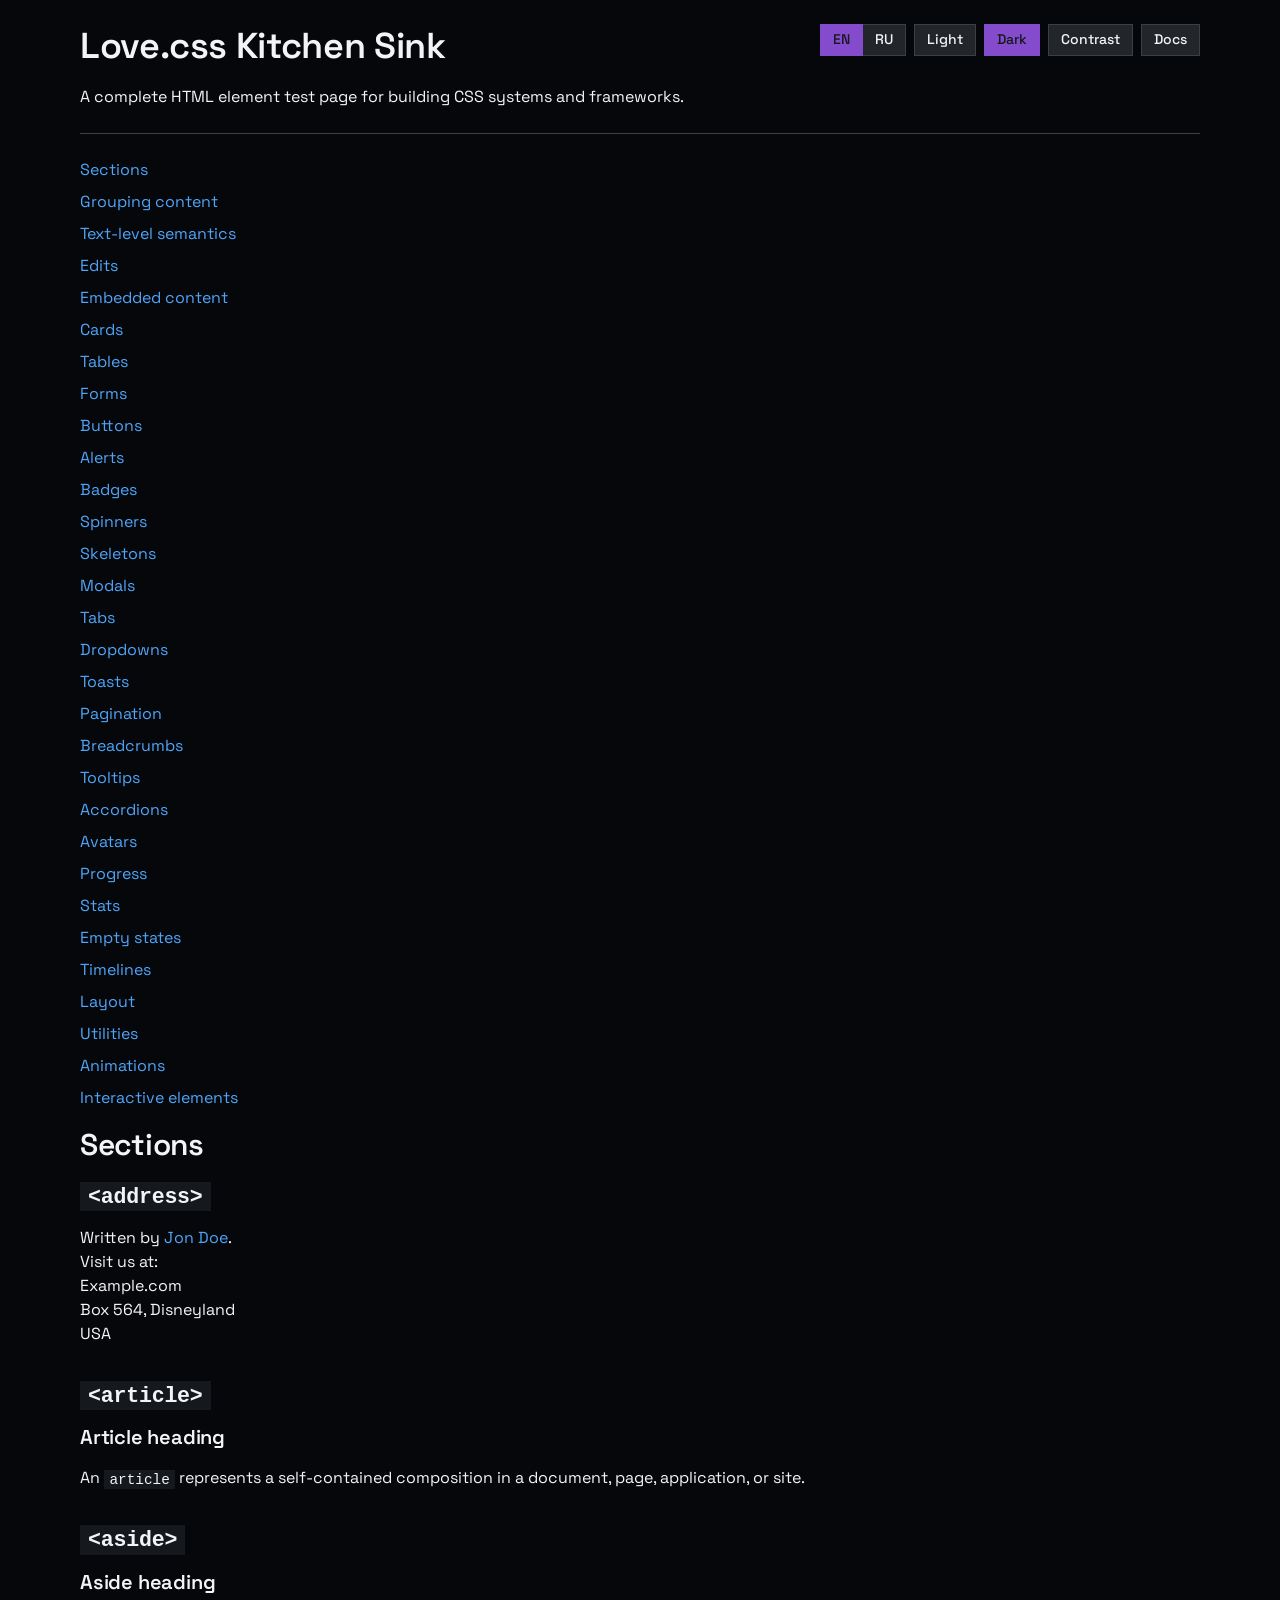
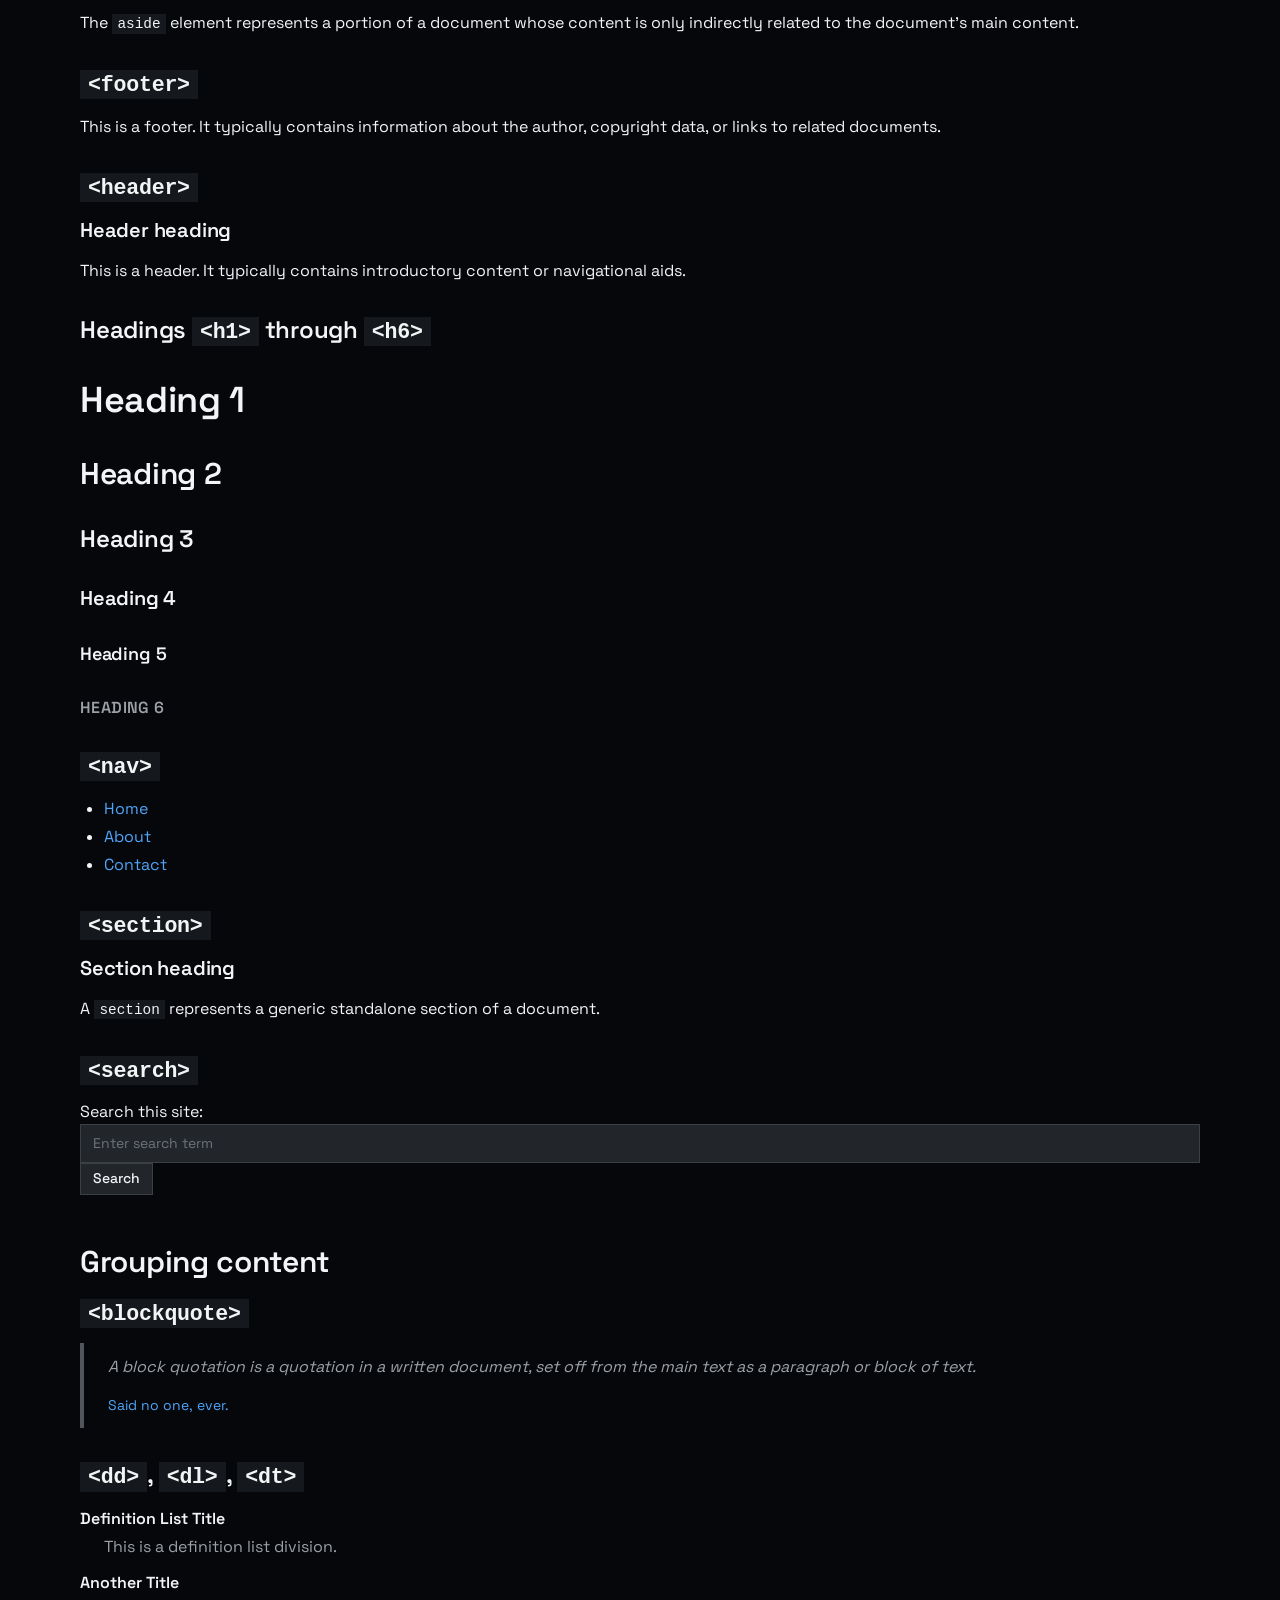
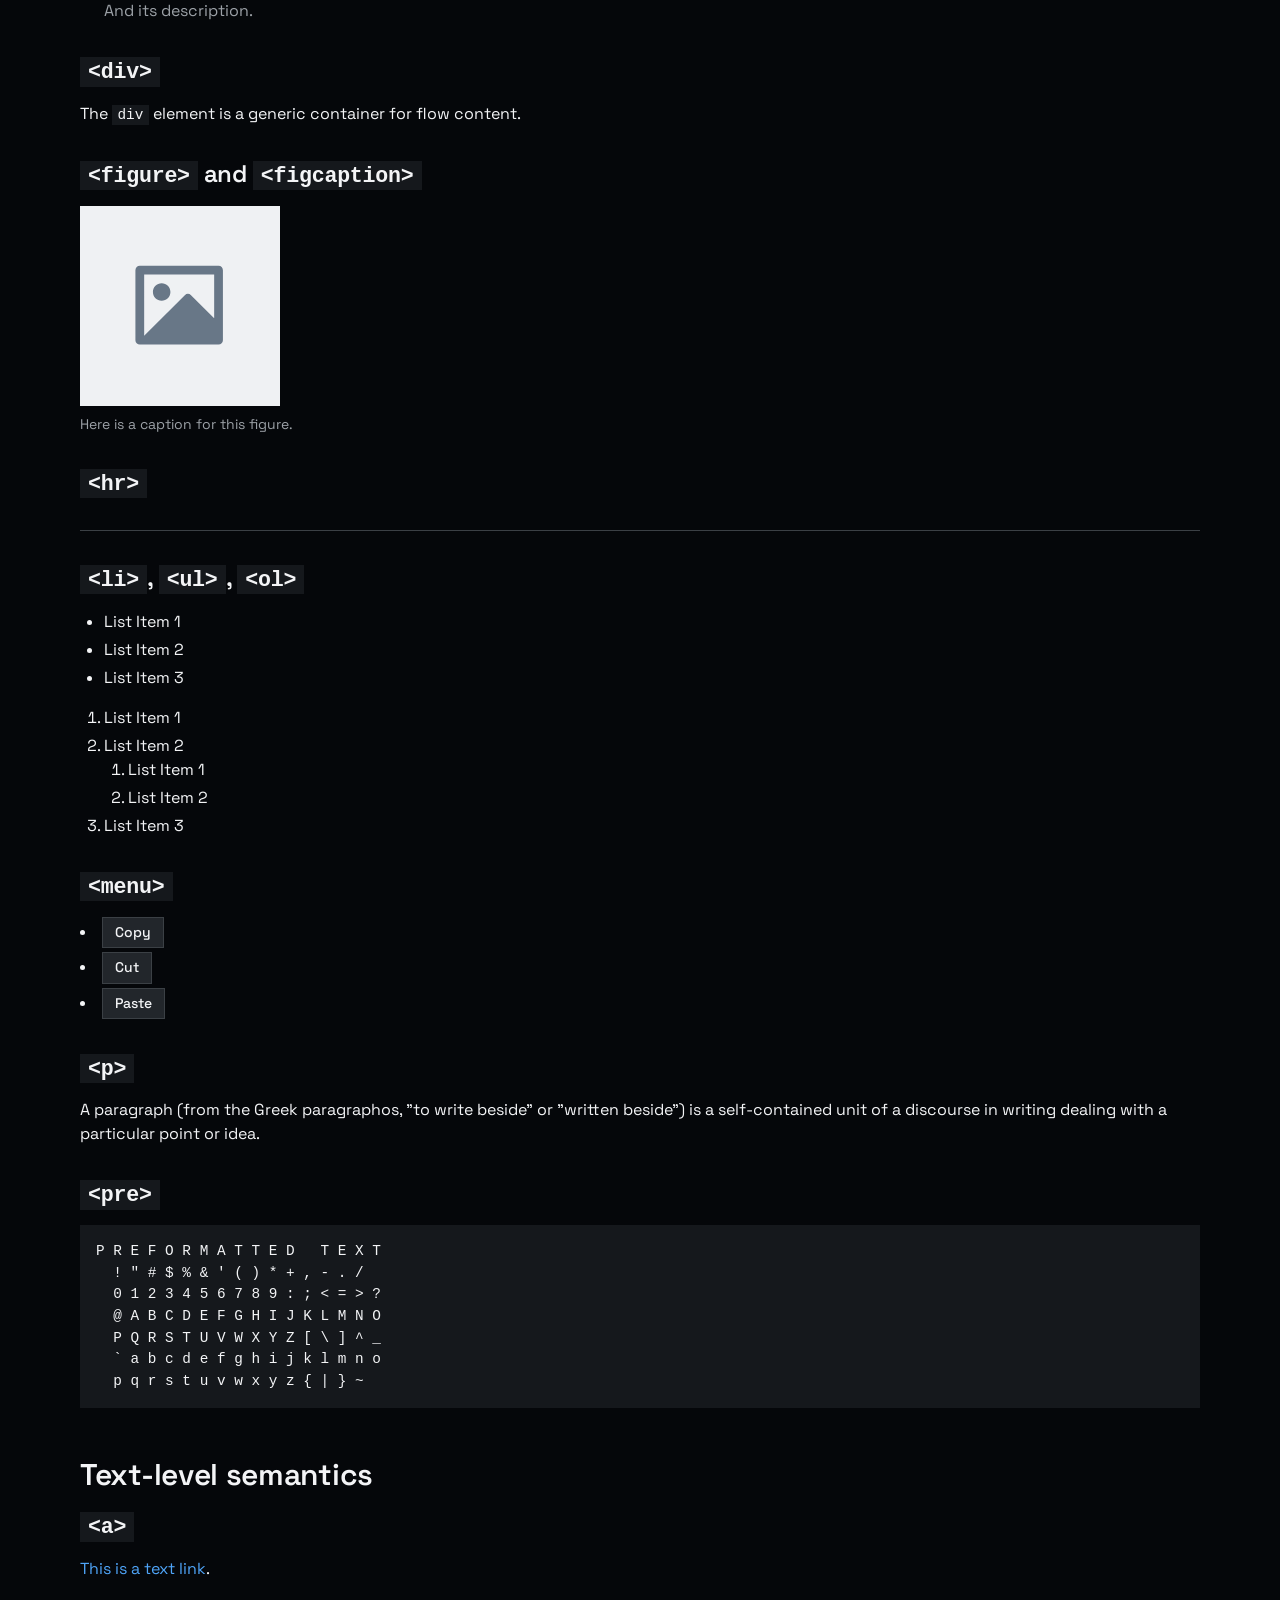
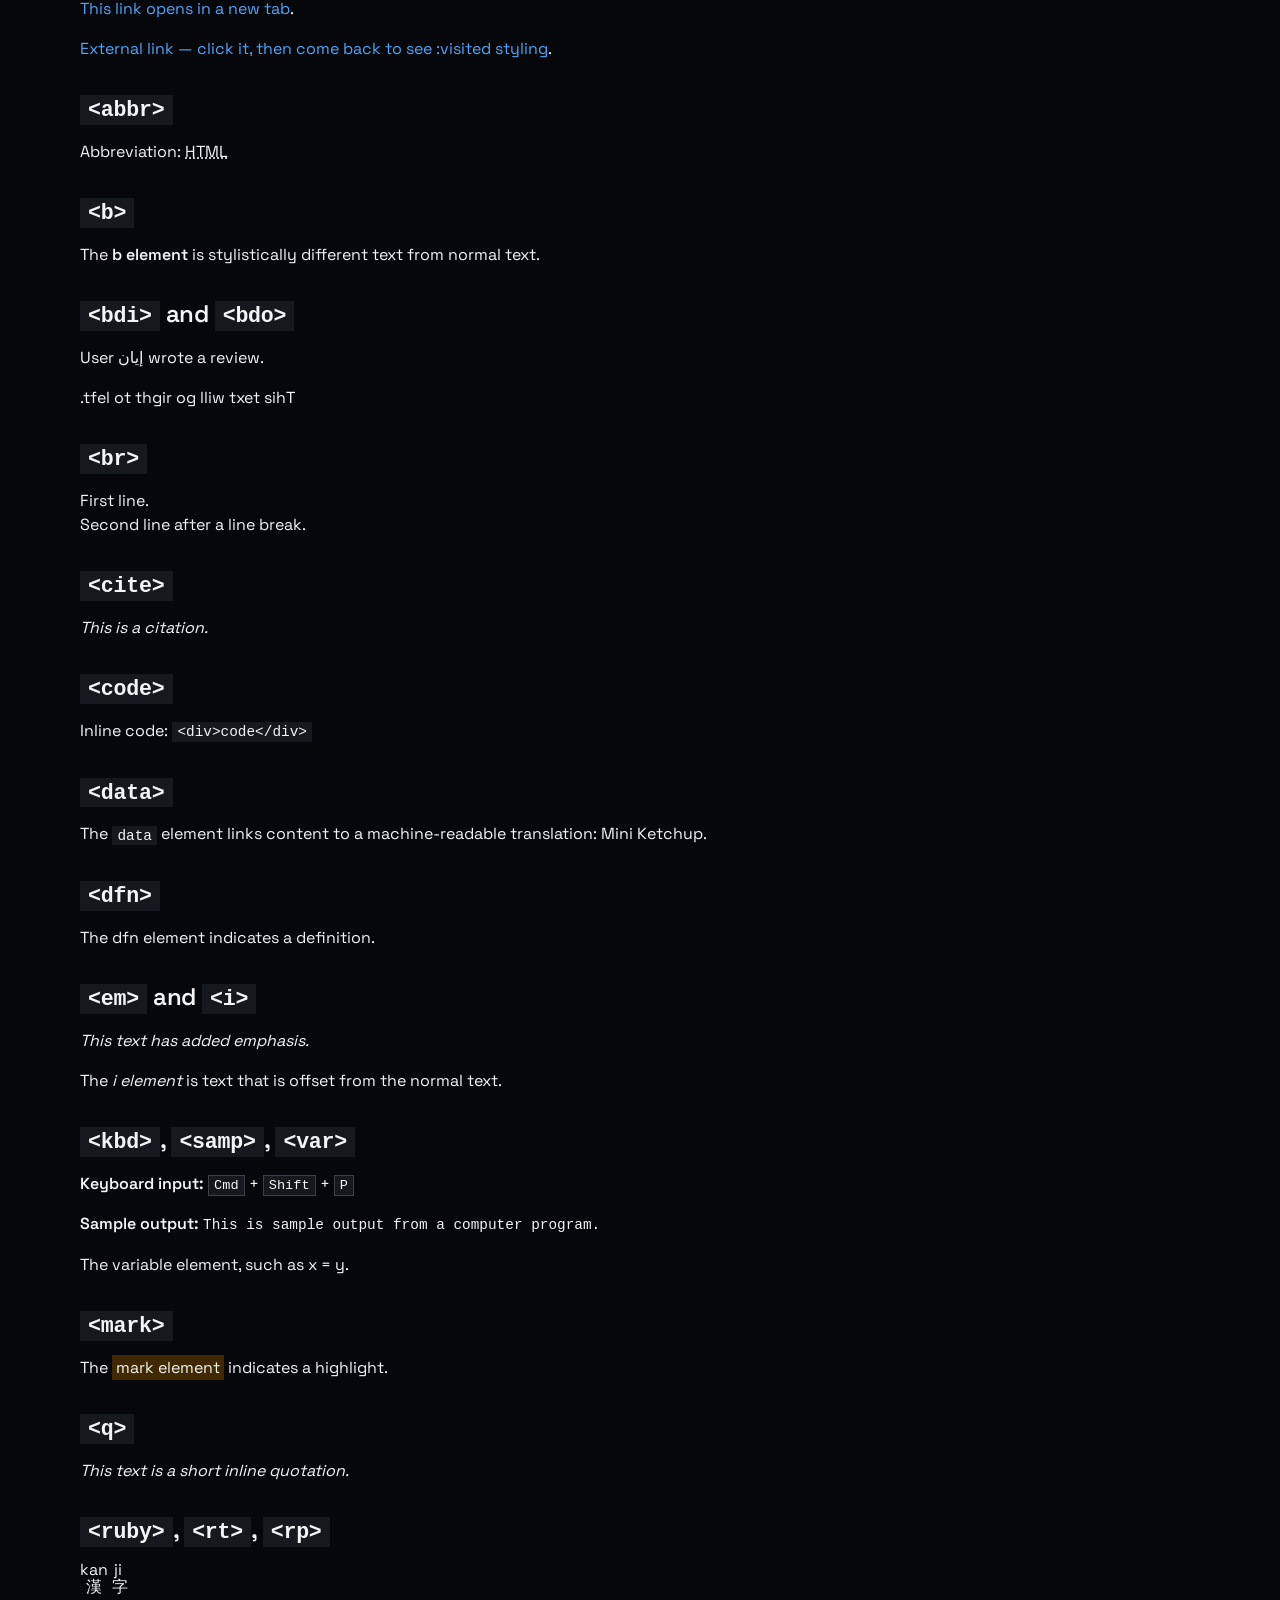
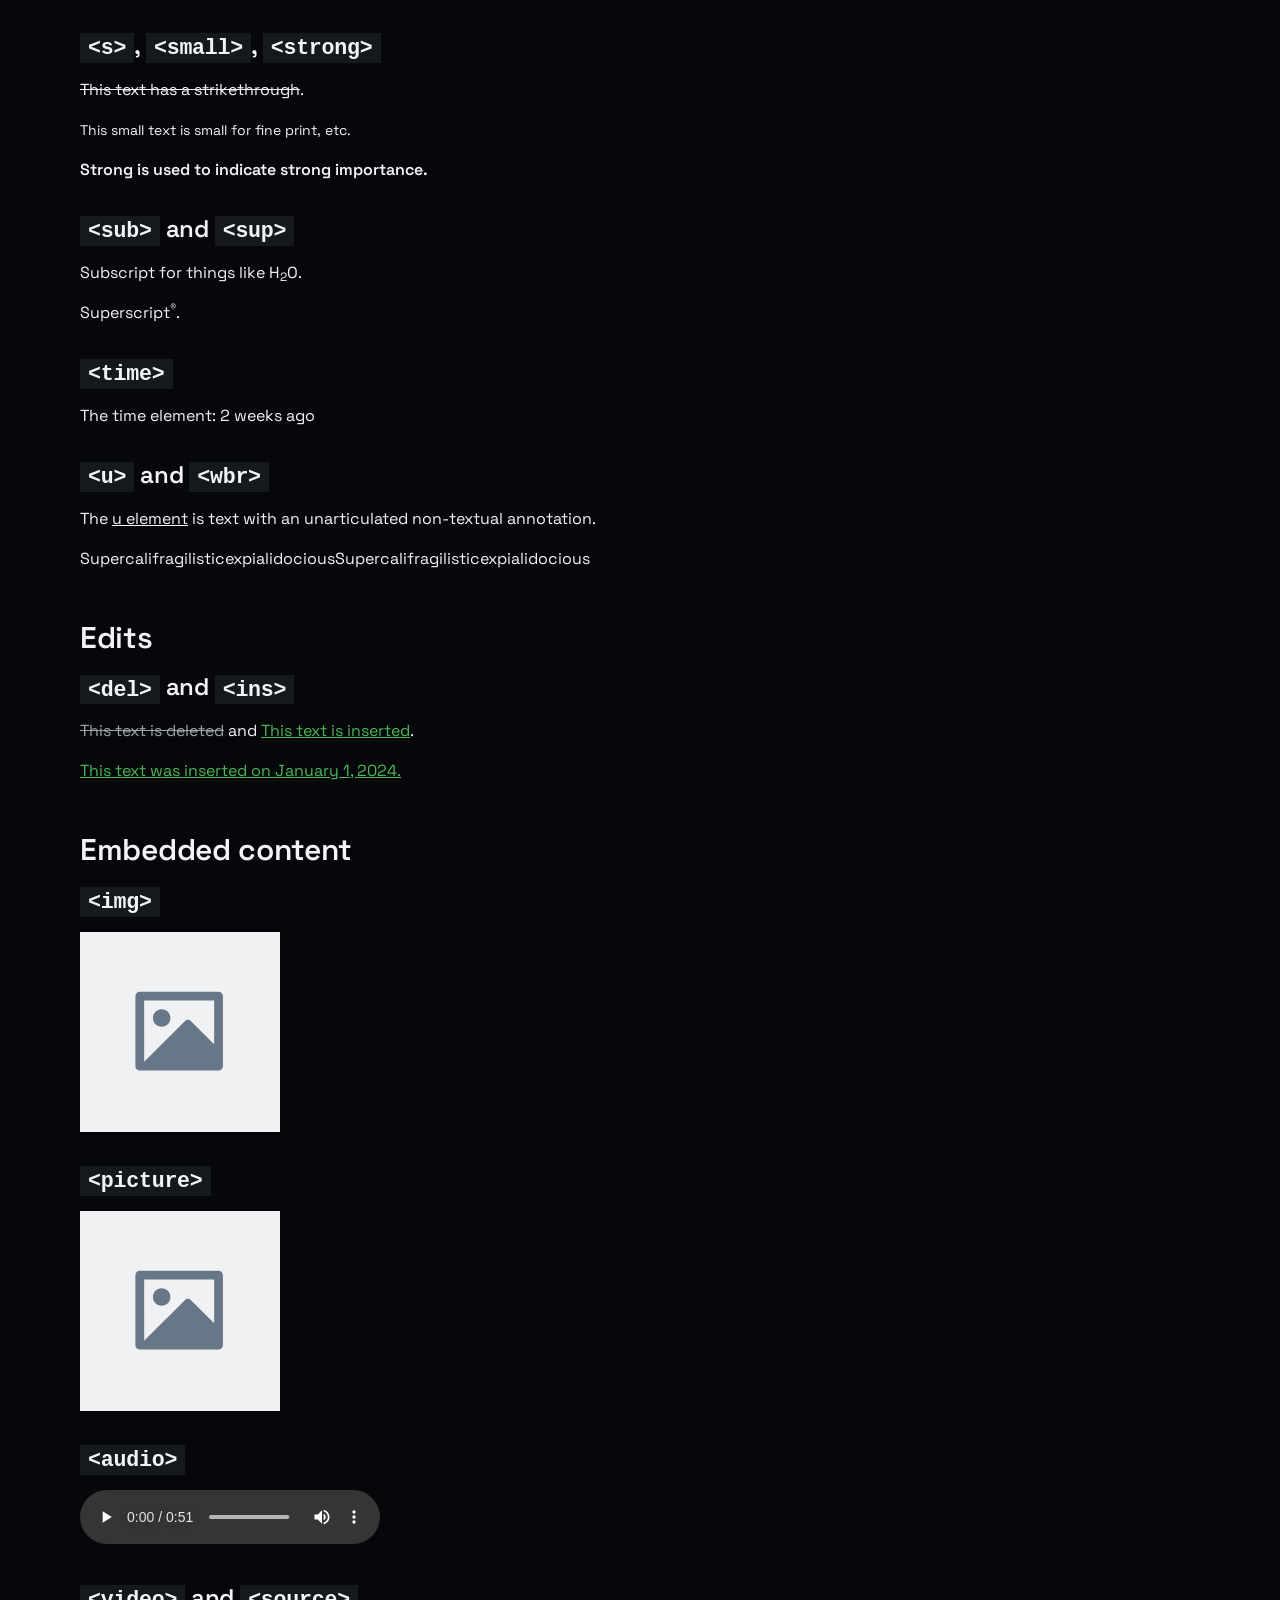
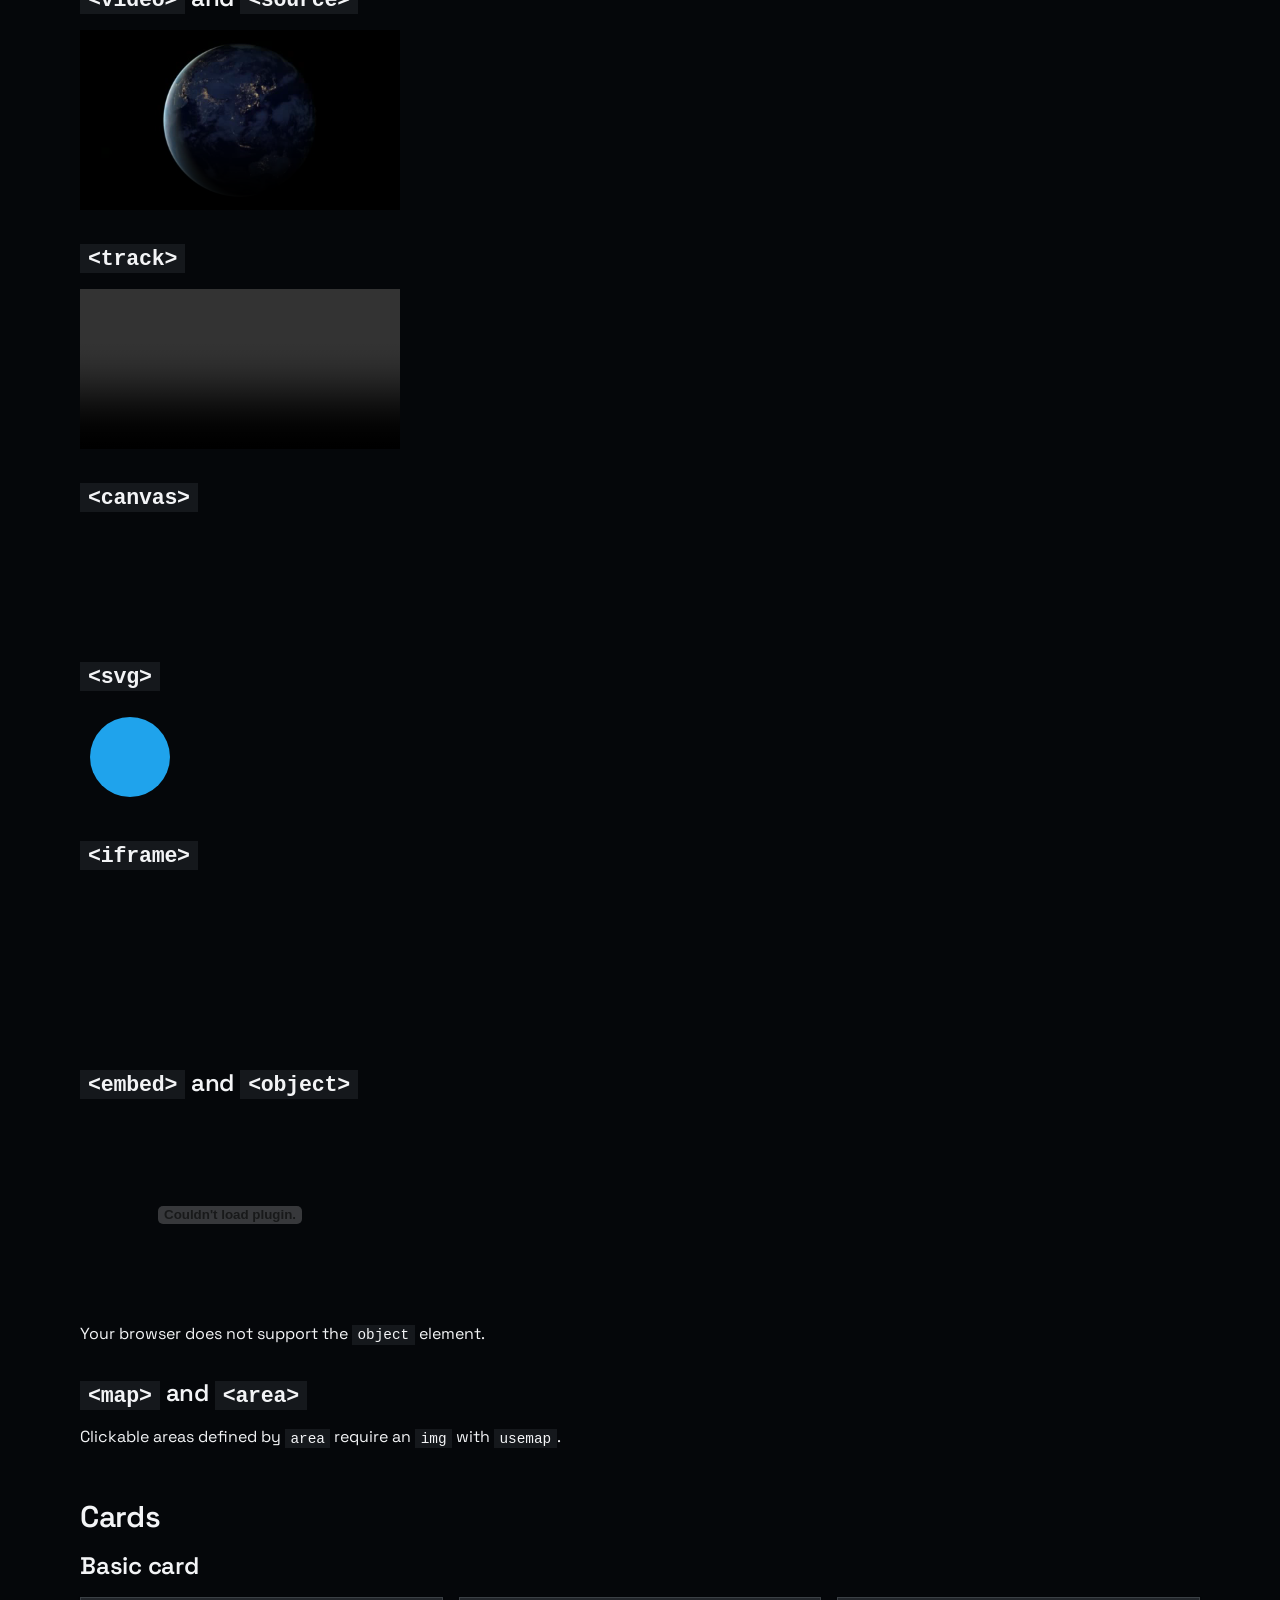
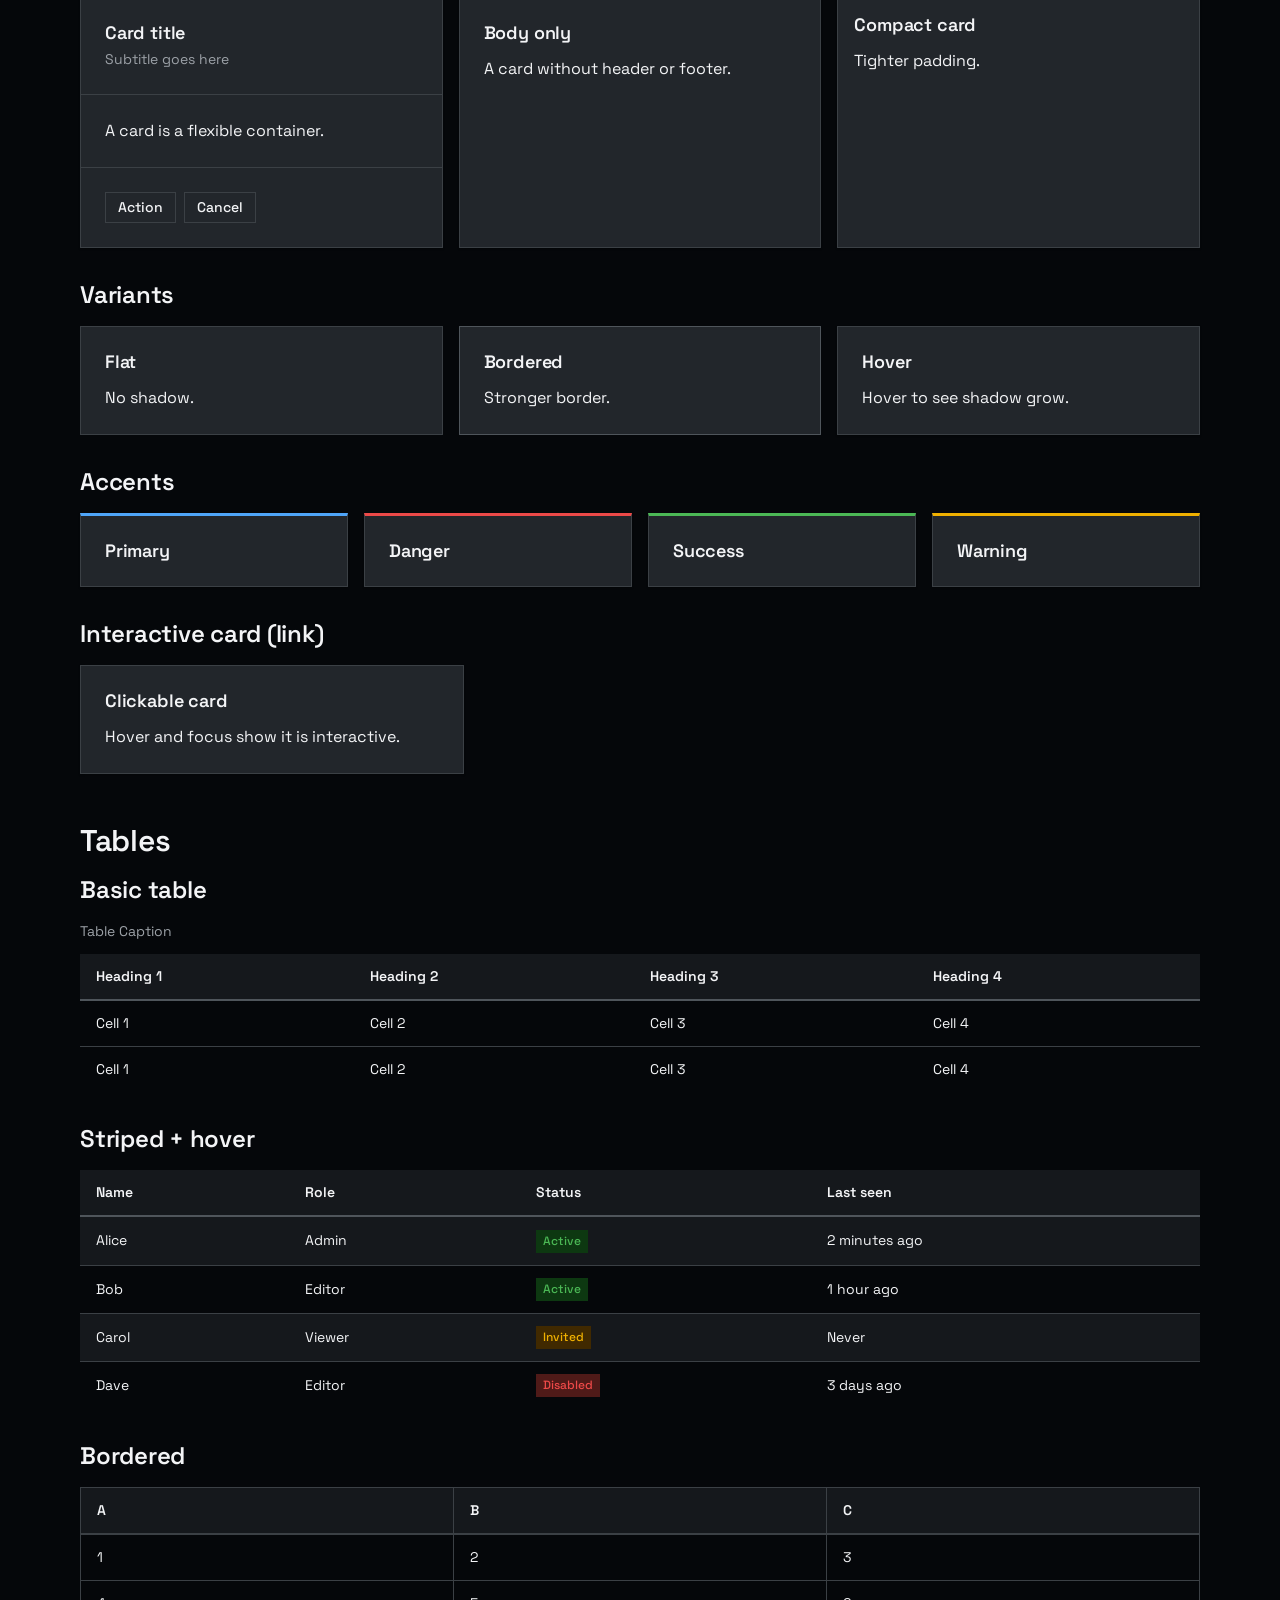
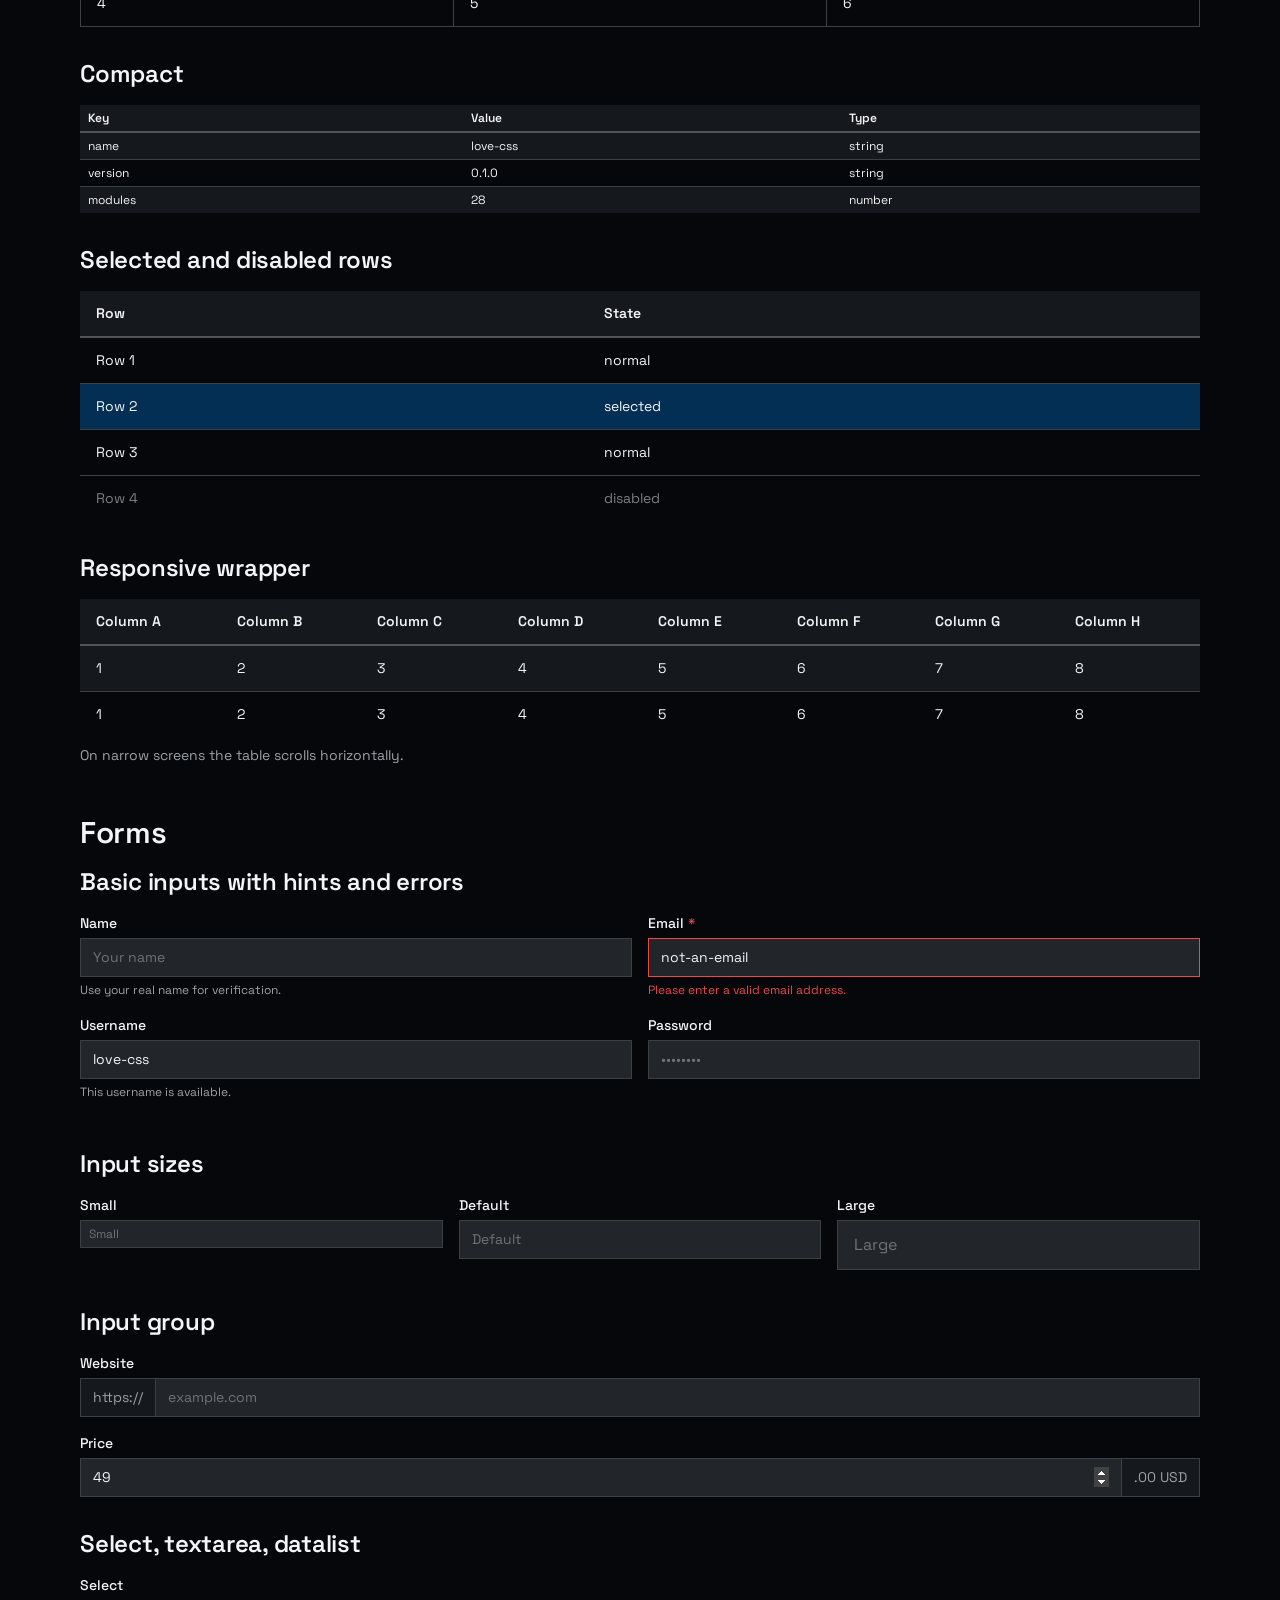
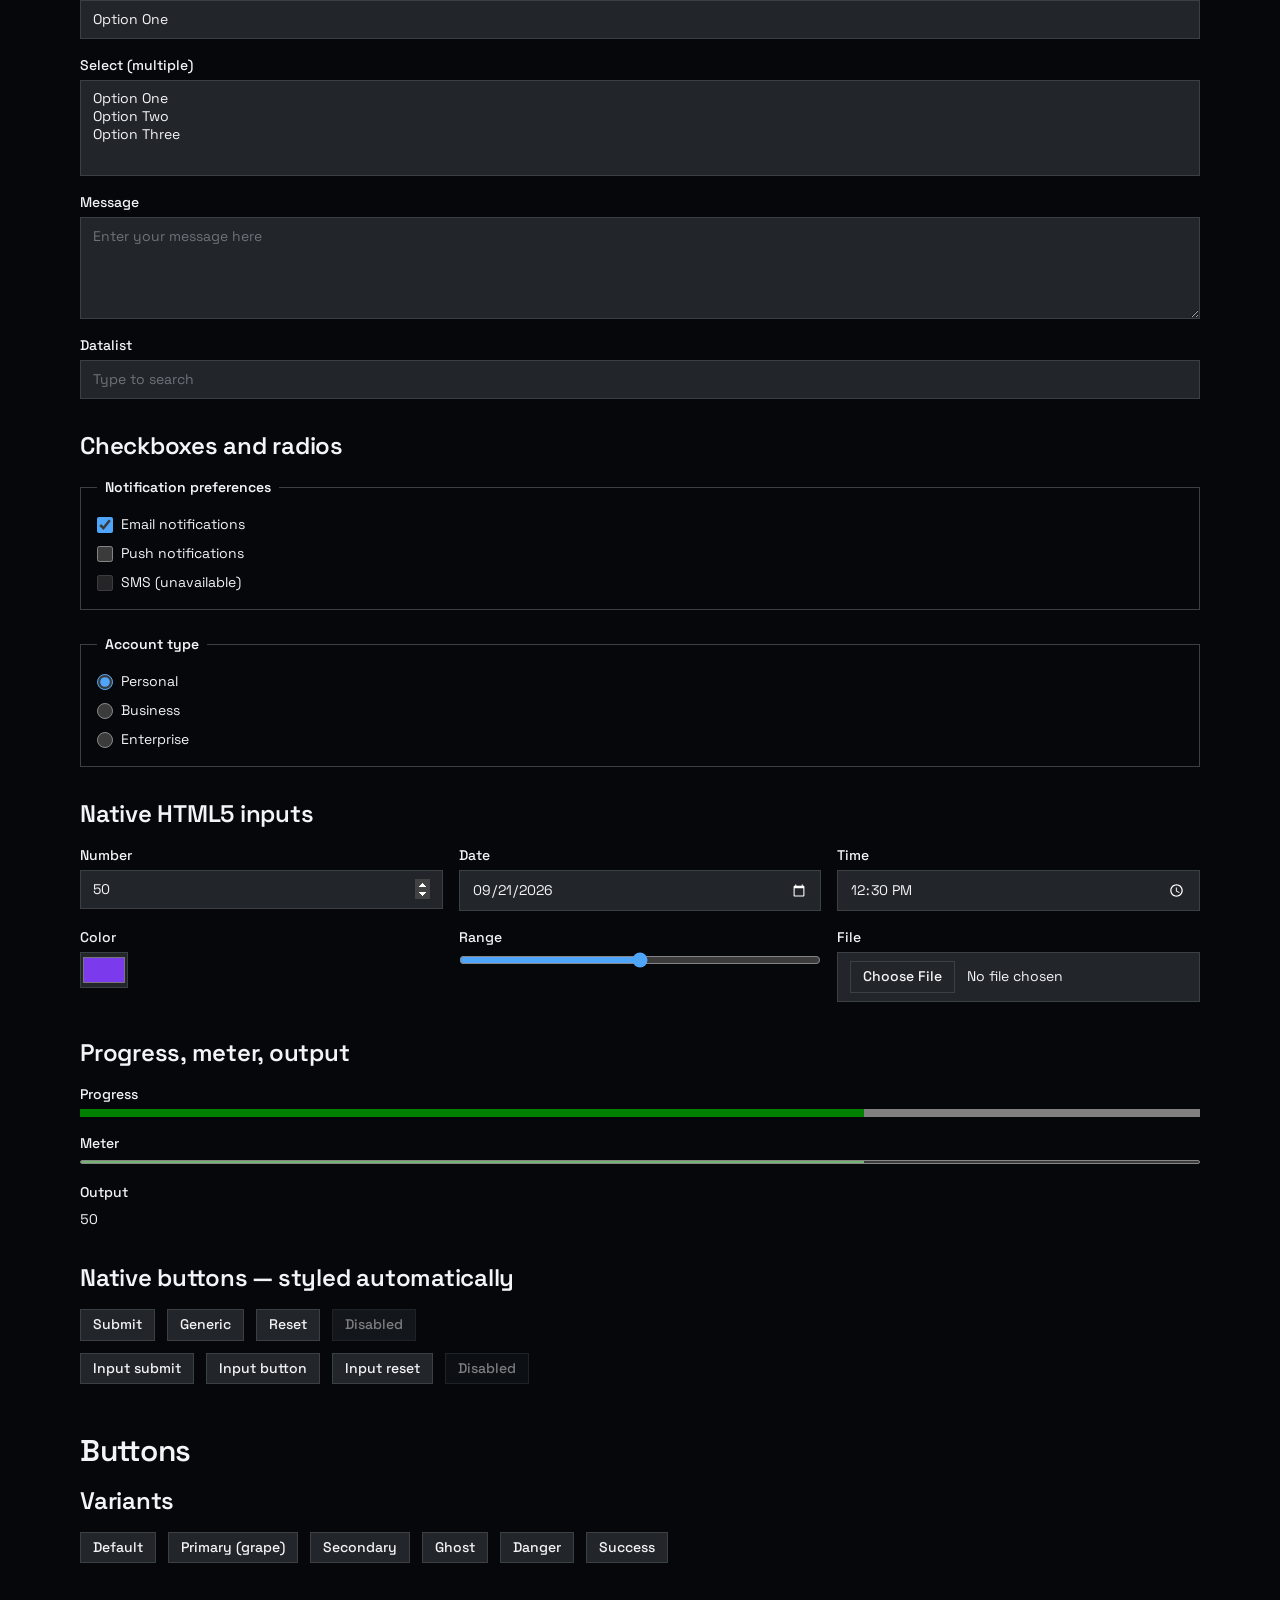
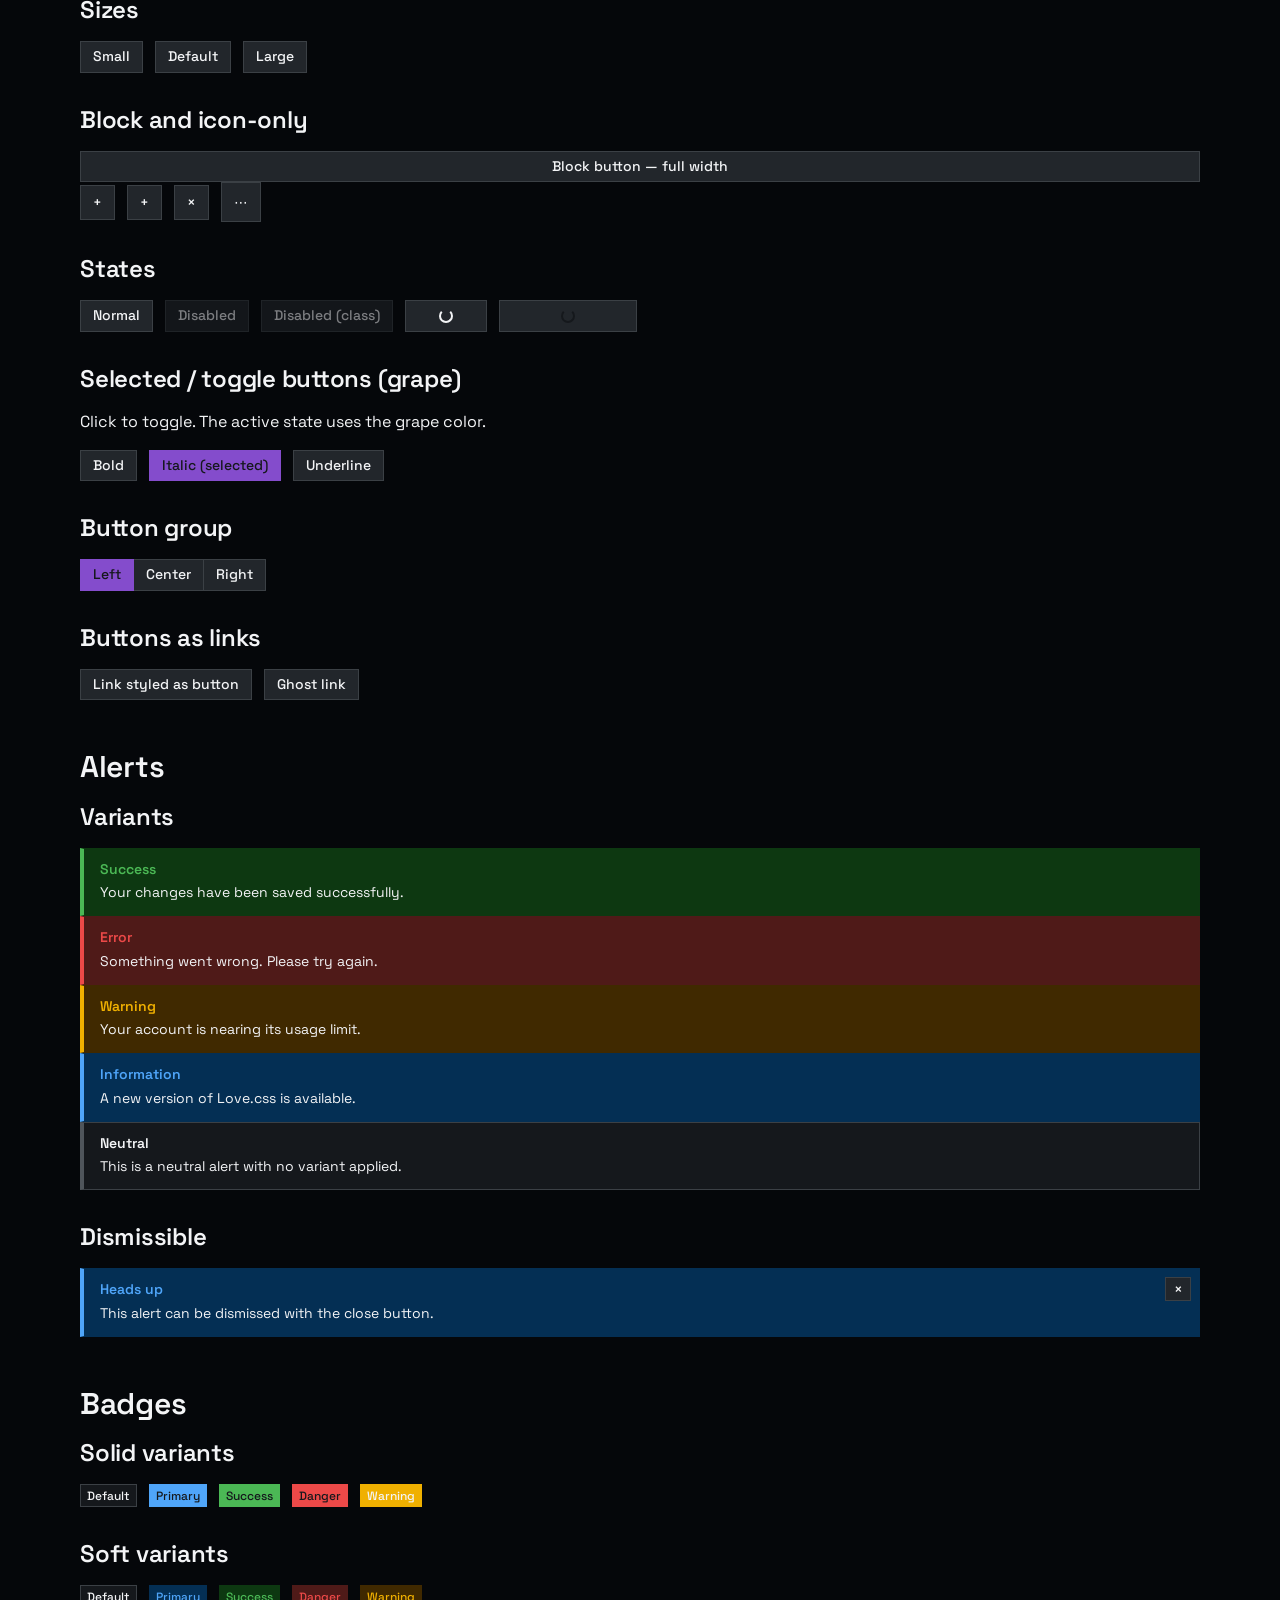
==== commit 9cf0fd93: "update css" ====
--- a/index.html
+++ b/index.html
@@ -38,2303 +38,2262 @@
   <link rel="stylesheet" href="css/love.overrides.css">
 
   <script src="i18n.js" defer></script>
-
-  <style>
-    body {
-      max-width: 72rem;
-      margin: 0 auto;
-      padding: var(--love-space-6);
-    }
-    .ks-header {
-      display: flex;
-      justify-content: space-between;
-      align-items: flex-start;
-      gap: var(--love-space-4);
-      padding-bottom: var(--love-space-6);
-      border-bottom: 1px solid var(--love-border);
-      margin-bottom: var(--love-space-6);
-    }
-    .ks-header-controls {
-      display: flex;
-      flex-wrap: wrap;
-      gap: var(--love-space-2);
-      align-items: center;
-      flex-shrink: 0;
-    }
-    .ks-theme-switcher {
-      display: flex;
-      gap: var(--love-space-2);
-    }
-    .ks-nav ul { list-style: none; padding-left: 0; }
-    .ks-nav > ul > li { margin-bottom: var(--love-space-2); }
-    section { margin-bottom: var(--love-space-12); }
-    article { margin-bottom: var(--love-space-8); }
-    .ks-box {
-      padding: var(--love-space-4);
-      background: var(--love-bg-subtle);
-      border: 1px solid var(--love-border);
-      text-align: center;
-    }
-    footer[role="contentinfo"] {
-      padding-top: var(--love-space-6);
-      border-top: 1px solid var(--love-border);
-      margin-top: var(--love-space-12);
-      color: var(--love-text-muted);
-      font-size: var(--love-font-size-sm);
-    }
-  </style>
 </head>
 <body>
 
-  <header class="ks-header">
-    <div>
-      <h1 data-i18n="index.title">Love.css Kitchen Sink</h1>
-      <p data-i18n="index.subtitle">A complete HTML element test page for building CSS systems and frameworks.</p>
-    </div>
-    <div class="ks-header-controls">
-      <div class="btn-group" role="group" aria-label="Language">
-        <button type="button" class="btn btn-sm" data-lang-btn="en" aria-pressed="true">EN</button>
-        <button type="button" class="btn btn-sm" data-lang-btn="ru" aria-pressed="false">RU</button>
+  <div class="container py-6">
+
+    <header class="flex justify-between items-start gap-4 border-b pb-6 mb-6">
+      <div>
+        <h1 data-i18n="index.title">Love.css Kitchen Sink</h1>
+        <p data-i18n="index.subtitle">A complete HTML element test page for building CSS systems and frameworks.</p>
       </div>
-      <div class="ks-theme-switcher" role="group" data-i18n-attr="aria-label:index.theme_aria">
-        <button type="button" class="btn btn-ghost btn-sm" data-theme="light" aria-pressed="false" data-i18n="index.theme.light">Light</button>
-        <button type="button" class="btn btn-ghost btn-sm" data-theme="dark" aria-pressed="false" data-i18n="index.theme.dark">Dark</button>
-        <button type="button" class="btn btn-ghost btn-sm" data-theme="high-contrast" aria-pressed="false" data-i18n="index.theme.contrast">Contrast</button>
+      <div class="flex flex-wrap gap-2 items-center flex-shrink-0">
+        <div class="btn-group" role="group" data-i18n-attr="aria-label:index.lang_aria">
+          <button type="button" class="btn btn-sm" data-lang-btn="en" aria-pressed="true">EN</button>
+          <button type="button" class="btn btn-sm" data-lang-btn="ru" aria-pressed="false">RU</button>
+        </div>
+        <div class="flex gap-2" role="group" data-i18n-attr="aria-label:index.theme_aria">
+          <button type="button" class="btn btn-ghost btn-sm" data-theme="light" aria-pressed="false" data-i18n="index.theme.light">Light</button>
+          <button type="button" class="btn btn-ghost btn-sm" data-theme="dark" aria-pressed="false" data-i18n="index.theme.dark">Dark</button>
+          <button type="button" class="btn btn-ghost btn-sm" data-theme="high-contrast" aria-pressed="false" data-i18n="index.theme.contrast">Contrast</button>
+        </div>
+        <a href="docs.html" class="btn btn-sm" data-i18n="index.docs_link">Docs</a>
       </div>
-      <a href="docs.html" class="btn btn-sm" data-i18n="index.docs_link">Docs</a>
-    </div>
-  </header>
-
-  <nav class="ks-nav" data-i18n-attr="aria-label:index.nav.aria">
-    <ul>
-      <li><a href="#sections" data-i18n="index.nav.sections">Sections</a></li>
-      <li><a href="#grouping-content" data-i18n="index.nav.grouping">Grouping content</a></li>
-      <li><a href="#text-level-semantics" data-i18n="index.nav.text_semantics">Text-level semantics</a></li>
-      <li><a href="#edits" data-i18n="index.nav.edits">Edits</a></li>
-      <li><a href="#embedded-content" data-i18n="index.nav.embedded">Embedded content</a></li>
-      <li><a href="#cards" data-i18n="index.nav.cards">Cards</a></li>
-      <li><a href="#tables" data-i18n="index.nav.tables">Tables</a></li>
-      <li><a href="#forms" data-i18n="index.nav.forms">Forms</a></li>
-      <li><a href="#buttons" data-i18n="index.nav.buttons">Buttons</a></li>
-      <li><a href="#alerts" data-i18n="index.nav.alerts">Alerts</a></li>
-      <li><a href="#badges" data-i18n="index.nav.badges">Badges</a></li>
-      <li><a href="#spinners" data-i18n="index.nav.spinners">Spinners</a></li>
-      <li><a href="#skeletons" data-i18n="index.nav.skeletons">Skeletons</a></li>
-      <li><a href="#modals" data-i18n="index.nav.modals">Modals</a></li>
-      <li><a href="#tabs" data-i18n="index.nav.tabs">Tabs</a></li>
-      <li><a href="#dropdowns" data-i18n="index.nav.dropdowns">Dropdowns</a></li>
-      <li><a href="#toasts" data-i18n="index.nav.toasts">Toasts</a></li>
-      <li><a href="#pagination" data-i18n="index.nav.pagination">Pagination</a></li>
-      <li><a href="#breadcrumbs" data-i18n="index.nav.breadcrumbs">Breadcrumbs</a></li>
-      <li><a href="#tooltips" data-i18n="index.nav.tooltips">Tooltips</a></li>
-      <li><a href="#accordions" data-i18n="index.nav.accordions">Accordions</a></li>
-      <li><a href="#avatars" data-i18n="index.nav.avatars">Avatars</a></li>
-      <li><a href="#progress" data-i18n="index.nav.progress">Progress</a></li>
-      <li><a href="#stats" data-i18n="index.nav.stats">Stats</a></li>
-      <li><a href="#empty-states" data-i18n="index.nav.empty_states">Empty states</a></li>
-      <li><a href="#timelines" data-i18n="index.nav.timelines">Timelines</a></li>
-      <li><a href="#layout" data-i18n="index.nav.layout">Layout</a></li>
-      <li><a href="#utilities" data-i18n="index.nav.utilities">Utilities</a></li>
-      <li><a href="#animations" data-i18n="index.nav.animations">Animations</a></li>
-      <li><a href="#interactive-elements" data-i18n="index.nav.interactive">Interactive elements</a></li>
-    </ul>
-  </nav>
-
-  <main>
-
-    <section id="sections">
-      <h2 data-i18n="index.nav.sections">Sections</h2>
-
-      <article>
-        <h3><code>&lt;address&gt;</code></h3>
-        <address>
-          Written by <a href="mailto:webmaster@example.com">Jon Doe</a>.<br>
-          Visit us at:<br>
-          Example.com<br>
-          Box 564, Disneyland<br>
-          USA
-        </address>
-      </article>
-
-      <article>
-        <h3><code>&lt;article&gt;</code></h3>
-        <article>
-          <h4>Article heading</h4>
-          <p>An <code>article</code> represents a self-contained composition in a document, page, application, or site.</p>
-        </article>
-      </article>
-
-      <article>
-        <h3><code>&lt;aside&gt;</code></h3>
-        <aside>
-          <h4>Aside heading</h4>
-          <p>The <code>aside</code> element represents a portion of a document whose content is only indirectly related to the document's main content.</p>
-        </aside>
-      </article>
-
-      <article>
-        <h3><code>&lt;footer&gt;</code></h3>
-        <footer>
-          <p>This is a footer. It typically contains information about the author, copyright data, or links to related documents.</p>
-        </footer>
-      </article>
-
-      <article>
-        <h3><code>&lt;header&gt;</code></h3>
-        <header>
-          <h4>Header heading</h4>
-          <p>This is a header. It typically contains introductory content or navigational aids.</p>
-        </header>
-      </article>
-
-      <article>
-        <h3>Headings <code>&lt;h1&gt;</code> through <code>&lt;h6&gt;</code></h3>
-        <h1>Heading 1</h1>
-        <h2>Heading 2</h2>
-        <h3>Heading 3</h3>
-        <h4>Heading 4</h4>
-        <h5>Heading 5</h5>
-        <h6>Heading 6</h6>
-      </article>
-
-      <article>
-        <h3><code>&lt;nav&gt;</code></h3>
-        <nav aria-label="Example navigation">
+    </header>
+
+    <nav data-i18n-attr="aria-label:index.nav.aria">
+      <ul class="list-none">
+        <li class="mb-2"><a href="#sections" data-i18n="index.nav.sections">Sections</a></li>
+        <li class="mb-2"><a href="#grouping-content" data-i18n="index.nav.grouping">Grouping content</a></li>
+        <li class="mb-2"><a href="#text-level-semantics" data-i18n="index.nav.text_semantics">Text-level semantics</a></li>
+        <li class="mb-2"><a href="#edits" data-i18n="index.nav.edits">Edits</a></li>
+        <li class="mb-2"><a href="#embedded-content" data-i18n="index.nav.embedded">Embedded content</a></li>
+        <li class="mb-2"><a href="#cards" data-i18n="index.nav.cards">Cards</a></li>
+        <li class="mb-2"><a href="#tables" data-i18n="index.nav.tables">Tables</a></li>
+        <li class="mb-2"><a href="#forms" data-i18n="index.nav.forms">Forms</a></li>
+        <li class="mb-2"><a href="#buttons" data-i18n="index.nav.buttons">Buttons</a></li>
+        <li class="mb-2"><a href="#alerts" data-i18n="index.nav.alerts">Alerts</a></li>
+        <li class="mb-2"><a href="#badges" data-i18n="index.nav.badges">Badges</a></li>
+        <li class="mb-2"><a href="#spinners" data-i18n="index.nav.spinners">Spinners</a></li>
+        <li class="mb-2"><a href="#skeletons" data-i18n="index.nav.skeletons">Skeletons</a></li>
+        <li class="mb-2"><a href="#modals" data-i18n="index.nav.modals">Modals</a></li>
+        <li class="mb-2"><a href="#tabs" data-i18n="index.nav.tabs">Tabs</a></li>
+        <li class="mb-2"><a href="#dropdowns" data-i18n="index.nav.dropdowns">Dropdowns</a></li>
+        <li class="mb-2"><a href="#toasts" data-i18n="index.nav.toasts">Toasts</a></li>
+        <li class="mb-2"><a href="#pagination" data-i18n="index.nav.pagination">Pagination</a></li>
+        <li class="mb-2"><a href="#breadcrumbs" data-i18n="index.nav.breadcrumbs">Breadcrumbs</a></li>
+        <li class="mb-2"><a href="#tooltips" data-i18n="index.nav.tooltips">Tooltips</a></li>
+        <li class="mb-2"><a href="#accordions" data-i18n="index.nav.accordions">Accordions</a></li>
+        <li class="mb-2"><a href="#avatars" data-i18n="index.nav.avatars">Avatars</a></li>
+        <li class="mb-2"><a href="#progress" data-i18n="index.nav.progress">Progress</a></li>
+        <li class="mb-2"><a href="#stats" data-i18n="index.nav.stats">Stats</a></li>
+        <li class="mb-2"><a href="#empty-states" data-i18n="index.nav.empty_states">Empty states</a></li>
+        <li class="mb-2"><a href="#timelines" data-i18n="index.nav.timelines">Timelines</a></li>
+        <li class="mb-2"><a href="#layout" data-i18n="index.nav.layout">Layout</a></li>
+        <li class="mb-2"><a href="#utilities" data-i18n="index.nav.utilities">Utilities</a></li>
+        <li class="mb-2"><a href="#animations" data-i18n="index.nav.animations">Animations</a></li>
+        <li class="mb-2"><a href="#interactive-elements" data-i18n="index.nav.interactive">Interactive elements</a></li>
+      </ul>
+    </nav>
+
+    <main>
+
+      <section id="sections" class="mb-12">
+        <h2 data-i18n="index.nav.sections">Sections</h2>
+
+        <article class="mb-8">
+          <h3><code>&lt;address&gt;</code></h3>
+          <address>
+            Written by <a href="mailto:webmaster@example.com">Jon Doe</a>.<br>
+            Visit us at:<br>
+            Example.com<br>
+            Box 564, Disneyland<br>
+            USA
+          </address>
+        </article>
+
+        <article class="mb-8">
+          <h3><code>&lt;article&gt;</code></h3>
+          <article>
+            <h4>Article heading</h4>
+            <p>An <code>article</code> represents a self-contained composition in a document, page, application, or site.</p>
+          </article>
+        </article>
+
+        <article class="mb-8">
+          <h3><code>&lt;aside&gt;</code></h3>
+          <aside>
+            <h4>Aside heading</h4>
+            <p>The <code>aside</code> element represents a portion of a document whose content is only indirectly related to the document's main content.</p>
+          </aside>
+        </article>
+
+        <article class="mb-8">
+          <h3><code>&lt;footer&gt;</code></h3>
+          <footer>
+            <p>This is a footer. It typically contains information about the author, copyright data, or links to related documents.</p>
+          </footer>
+        </article>
+
+        <article class="mb-8">
+          <h3><code>&lt;header&gt;</code></h3>
+          <header>
+            <h4>Header heading</h4>
+            <p>This is a header. It typically contains introductory content or navigational aids.</p>
+          </header>
+        </article>
+
+        <article class="mb-8">
+          <h3>Headings <code>&lt;h1&gt;</code> through <code>&lt;h6&gt;</code></h3>
+          <h1>Heading 1</h1>
+          <h2>Heading 2</h2>
+          <h3>Heading 3</h3>
+          <h4>Heading 4</h4>
+          <h5>Heading 5</h5>
+          <h6>Heading 6</h6>
+        </article>
+
+        <article class="mb-8">
+          <h3><code>&lt;nav&gt;</code></h3>
+          <nav aria-label="Example navigation">
+            <ul>
+              <li><a href="#!">Home</a></li>
+              <li><a href="#!">About</a></li>
+              <li><a href="#!">Contact</a></li>
+            </ul>
+          </nav>
+        </article>
+
+        <article class="mb-8">
+          <h3><code>&lt;section&gt;</code></h3>
+          <section>
+            <h4>Section heading</h4>
+            <p>A <code>section</code> represents a generic standalone section of a document.</p>
+          </section>
+        </article>
+
+        <article class="mb-8">
+          <h3><code>&lt;search&gt;</code></h3>
+          <search>
+            <form>
+              <label for="search-input">Search this site:</label>
+              <input type="search" id="search-input" name="q" placeholder="Enter search term">
+              <button type="submit">Search</button>
+            </form>
+          </search>
+        </article>
+      </section>
+
+      <section id="grouping-content" class="mb-12">
+        <h2 data-i18n="index.nav.grouping">Grouping content</h2>
+
+        <article class="mb-8">
+          <h3><code>&lt;blockquote&gt;</code></h3>
+          <blockquote>
+            <p>A block quotation is a quotation in a written document, set off from the main text as a paragraph or block of text.</p>
+            <cite><a href="#!">Said no one, ever.</a></cite>
+          </blockquote>
+        </article>
+
+        <article class="mb-8">
+          <h3><code>&lt;dd&gt;</code>, <code>&lt;dl&gt;</code>, <code>&lt;dt&gt;</code></h3>
+          <dl>
+            <dt>Definition List Title</dt>
+            <dd>This is a definition list division.</dd>
+            <dt>Another Title</dt>
+            <dd>And its description.</dd>
+          </dl>
+        </article>
+
+        <article class="mb-8">
+          <h3><code>&lt;div&gt;</code></h3>
+          <div>
+            <p>The <code>div</code> element is a generic container for flow content.</p>
+          </div>
+        </article>
+
+        <article class="mb-8">
+          <h3><code>&lt;figure&gt;</code> and <code>&lt;figcaption&gt;</code></h3>
+          <figure>
+            <img src="assets/img/placeholder.svg" alt="Placeholder image" width="200" height="150">
+            <figcaption>Here is a caption for this figure.</figcaption>
+          </figure>
+        </article>
+
+        <article class="mb-8">
+          <h3><code>&lt;hr&gt;</code></h3>
+          <hr>
+        </article>
+
+        <article class="mb-8">
+          <h3><code>&lt;li&gt;</code>, <code>&lt;ul&gt;</code>, <code>&lt;ol&gt;</code></h3>
           <ul>
-            <li><a href="#!">Home</a></li>
-            <li><a href="#!">About</a></li>
-            <li><a href="#!">Contact</a></li>
+            <li>List Item 1</li>
+            <li>List Item 2</li>
+            <li>List Item 3</li>
           </ul>
-        </nav>
-      </article>
-
-      <article>
-        <h3><code>&lt;section&gt;</code></h3>
-        <section>
-          <h4>Section heading</h4>
-          <p>A <code>section</code> represents a generic standalone section of a document.</p>
-        </section>
-      </article>
-
-      <article>
-        <h3><code>&lt;search&gt;</code></h3>
-        <search>
-          <form>
-            <label for="search-input">Search this site:</label>
-            <input type="search" id="search-input" name="q" placeholder="Enter search term">
-            <button type="submit">Search</button>
-          </form>
-        </search>
-      </article>
-    </section>
-
-    <section id="grouping-content">
-      <h2 data-i18n="index.nav.grouping">Grouping content</h2>
-
-      <article>
-        <h3><code>&lt;blockquote&gt;</code></h3>
-        <blockquote>
-          <p>A block quotation is a quotation in a written document, set off from the main text as a paragraph or block of text.</p>
-          <cite><a href="#!">Said no one, ever.</a></cite>
-        </blockquote>
-      </article>
-
-      <article>
-        <h3><code>&lt;dd&gt;</code>, <code>&lt;dl&gt;</code>, <code>&lt;dt&gt;</code></h3>
-        <dl>
-          <dt>Definition List Title</dt>
-          <dd>This is a definition list division.</dd>
-          <dt>Another Title</dt>
-          <dd>And its description.</dd>
-        </dl>
-      </article>
-
-      <article>
-        <h3><code>&lt;div&gt;</code></h3>
-        <div>
-          <p>The <code>div</code> element is a generic container for flow content.</p>
-        </div>
-      </article>
-
-      <article>
-        <h3><code>&lt;figure&gt;</code> and <code>&lt;figcaption&gt;</code></h3>
-        <figure>
-          <img src="assets/img/placeholder.svg" alt="Placeholder image" width="200" height="150">
-          <figcaption>Here is a caption for this figure.</figcaption>
-        </figure>
-      </article>
-
-      <article>
-        <h3><code>&lt;hr&gt;</code></h3>
-        <hr>
-      </article>
-
-      <article>
-        <h3><code>&lt;li&gt;</code>, <code>&lt;ul&gt;</code>, <code>&lt;ol&gt;</code></h3>
-        <ul>
-          <li>List Item 1</li>
-          <li>List Item 2</li>
-          <li>List Item 3</li>
-        </ul>
-        <ol type="1">
-          <li>List Item 1</li>
-          <li>
-            List Item 2
-            <ol type="A">
-              <li>List Item 1</li>
-              <li>List Item 2</li>
-            </ol>
-          </li>
-          <li>List Item 3</li>
-        </ol>
-      </article>
-
-      <article>
-        <h3><code>&lt;menu&gt;</code></h3>
-        <menu>
-          <li><button type="button">Copy</button></li>
-          <li><button type="button">Cut</button></li>
-          <li><button type="button">Paste</button></li>
-        </menu>
-      </article>
-
-      <article>
-        <h3><code>&lt;p&gt;</code></h3>
-        <p>A paragraph (from the Greek paragraphos, "to write beside" or "written beside") is a self-contained unit of a discourse in writing dealing with a particular point or idea.</p>
-      </article>
-
-      <article>
-        <h3><code>&lt;pre&gt;</code></h3>
-        <pre>P R E F O R M A T T E D   T E X T
+          <ol type="1">
+            <li>List Item 1</li>
+            <li>
+              List Item 2
+              <ol type="A">
+                <li>List Item 1</li>
+                <li>List Item 2</li>
+              </ol>
+            </li>
+            <li>List Item 3</li>
+          </ol>
+        </article>
+
+        <article class="mb-8">
+          <h3><code>&lt;menu&gt;</code></h3>
+          <menu>
+            <li><button type="button">Copy</button></li>
+            <li><button type="button">Cut</button></li>
+            <li><button type="button">Paste</button></li>
+          </menu>
+        </article>
+
+        <article class="mb-8">
+          <h3><code>&lt;p&gt;</code></h3>
+          <p>A paragraph (from the Greek paragraphos, "to write beside" or "written beside") is a self-contained unit of a discourse in writing dealing with a particular point or idea.</p>
+        </article>
+
+        <article class="mb-8">
+          <h3><code>&lt;pre&gt;</code></h3>
+          <pre>P R E F O R M A T T E D   T E X T
   ! " # $ % &amp; ' ( ) * + , - . /
   0 1 2 3 4 5 6 7 8 9 : ; &lt; = &gt; ?
   @ A B C D E F G H I J K L M N O
   P Q R S T U V W X Y Z [ \ ] ^ _
   ` a b c d e f g h i j k l m n o
   p q r s t u v w x y z { | } ~</pre>
-      </article>
-    </section>
-
-    <section id="text-level-semantics">
-      <h2 data-i18n="index.nav.text_semantics">Text-level semantics</h2>
-
-      <article>
-        <h3><code>&lt;a&gt;</code></h3>
-        <p><a href="#!">This is a text link</a>.</p>
-        <p><a href="#!" target="_blank" rel="noopener">This link opens in a new tab</a>.</p>
-        <p><a href="https://example.com" target="_blank" rel="noopener">External link — click it, then come back to see :visited styling</a>.</p>
-      </article>
-
-      <article>
-        <h3><code>&lt;abbr&gt;</code></h3>
-        <p>Abbreviation: <abbr title="HyperText Markup Language">HTML</abbr></p>
-      </article>
-
-      <article>
-        <h3><code>&lt;b&gt;</code></h3>
-        <p>The <b>b element</b> is stylistically different text from normal text.</p>
-      </article>
-
-      <article>
-        <h3><code>&lt;bdi&gt;</code> and <code>&lt;bdo&gt;</code></h3>
-        <p>User <bdi>إيان</bdi> wrote a review.</p>
-        <p><bdo dir="rtl">This text will go right to left.</bdo></p>
-      </article>
-
-      <article>
-        <h3><code>&lt;br&gt;</code></h3>
-        <p>First line.<br>Second line after a line break.</p>
-      </article>
-
-      <article>
-        <h3><code>&lt;cite&gt;</code></h3>
-        <p><cite>This is a citation.</cite></p>
-      </article>
-
-      <article>
-        <h3><code>&lt;code&gt;</code></h3>
-        <p>Inline code: <code>&lt;div&gt;code&lt;/div&gt;</code></p>
-      </article>
-
-      <article>
-        <h3><code>&lt;data&gt;</code></h3>
-        <p>The <code>data</code> element links content to a machine-readable translation: <data value="398">Mini Ketchup</data>.</p>
-      </article>
-
-      <article>
-        <h3><code>&lt;dfn&gt;</code></h3>
-        <p>The <dfn>dfn element</dfn> indicates a definition.</p>
-      </article>
-
-      <article>
-        <h3><code>&lt;em&gt;</code> and <code>&lt;i&gt;</code></h3>
-        <p><em>This text has added emphasis.</em></p>
-        <p>The <i>i element</i> is text that is offset from the normal text.</p>
-      </article>
-
-      <article>
-        <h3><code>&lt;kbd&gt;</code>, <code>&lt;samp&gt;</code>, <code>&lt;var&gt;</code></h3>
-        <p><strong>Keyboard input:</strong> <kbd>Cmd</kbd> + <kbd>Shift</kbd> + <kbd>P</kbd></p>
-        <p><strong>Sample output:</strong> <samp>This is sample output from a computer program.</samp></p>
-        <p>The <var>variable element</var>, such as <var>x</var> = <var>y</var>.</p>
-      </article>
-
-      <article>
-        <h3><code>&lt;mark&gt;</code></h3>
-        <p>The <mark>mark element</mark> indicates a highlight.</p>
-      </article>
-
-      <article>
-        <h3><code>&lt;q&gt;</code></h3>
-        <p><q cite="https://developer.mozilla.org/en-US/docs/HTML/Element/q">This text is a short inline quotation.</q></p>
-      </article>
-
-      <article>
-        <h3><code>&lt;ruby&gt;</code>, <code>&lt;rt&gt;</code>, <code>&lt;rp&gt;</code></h3>
-        <p>
-          <ruby>
-            漢 <rp>(</rp><rt>kan</rt><rp>)</rp>
-            字 <rp>(</rp><rt>ji</rt><rp>)</rp>
-          </ruby>
-        </p>
-      </article>
-
-      <article>
-        <h3><code>&lt;s&gt;</code>, <code>&lt;small&gt;</code>, <code>&lt;strong&gt;</code></h3>
-        <p><s>This text has a strikethrough</s>.</p>
-        <p><small>This small text is small for fine print, etc.</small></p>
-        <p><strong>Strong is used to indicate strong importance.</strong></p>
-      </article>
-
-      <article>
-        <h3><code>&lt;sub&gt;</code> and <code>&lt;sup&gt;</code></h3>
-        <p>Subscript for things like H<sub>2</sub>O.</p>
-        <p>Superscript<sup>®</sup>.</p>
-      </article>
-
-      <article>
-        <h3><code>&lt;time&gt;</code></h3>
-        <p>The time element: <time datetime="2013-04-06T12:32+00:00">2 weeks ago</time></p>
-      </article>
-
-      <article>
-        <h3><code>&lt;u&gt;</code> and <code>&lt;wbr&gt;</code></h3>
-        <p>The <u>u element</u> is text with an unarticulated non-textual annotation.</p>
-        <p>Supercalifragilisticexpialidocious<wbr>Supercalifragilisticexpialidocious</p>
-      </article>
-    </section>
-
-    <section id="edits">
-      <h2 data-i18n="index.nav.edits">Edits</h2>
-      <article>
-        <h3><code>&lt;del&gt;</code> and <code>&lt;ins&gt;</code></h3>
-        <p><del>This text is deleted</del> and <ins>This text is inserted</ins>.</p>
-        <p><ins datetime="2024-01-01T12:00:00Z">This text was inserted on January 1, 2024.</ins></p>
-      </article>
-    </section>
-
-    <section id="embedded-content">
-      <h2 data-i18n="index.nav.embedded">Embedded content</h2>
-
-      <article>
-        <h3><code>&lt;img&gt;</code></h3>
-        <p><img src="assets/img/placeholder.svg" alt="Placeholder image" width="200" height="150"></p>
-      </article>
-
-      <article>
-        <h3><code>&lt;picture&gt;</code></h3>
-        <picture>
-          <source srcset="assets/img/placeholder-wide.svg" media="(min-width: 800px)">
-          <img src="assets/img/placeholder.svg" alt="Placeholder image" width="200" height="150">
-        </picture>
-      </article>
-
-      <article>
-        <h3><code>&lt;audio&gt;</code></h3>
-        <audio controls>
-          <source src="assets/media/sample.ogg" type="audio/ogg">
-          <source src="assets/media/sample.mp3" type="audio/mpeg">
-          Your browser does not support the <code>audio</code> element.
-        </audio>
-      </article>
-
-      <article>
-        <h3><code>&lt;video&gt;</code> and <code>&lt;source&gt;</code></h3>
-        <video controls width="320" height="240">
-          <source src="assets/media/sample.webm" type="video/webm">
-          <source src="assets/media/sample.mp4" type="video/mp4">
-          Your browser does not support the <code>video</code> element.
-        </video>
-      </article>
-
-      <article>
-        <h3><code>&lt;track&gt;</code></h3>
-        <video controls width="320" height="240">
-          <source src="assets/media/sample.mp4" type="video/mp4">
-          <track src="assets/media/subtitles-en.vtt" kind="subtitles" srclang="en" label="English">
-          Your browser does not support the <code>video</code> element.
-        </video>
-      </article>
-
-      <article>
-        <h3><code>&lt;canvas&gt;</code></h3>
-        <canvas width="200" height="100">
-          Your browser does not support the <code>canvas</code> element.
-        </canvas>
-      </article>
-
-      <article>
-        <h3><code>&lt;svg&gt;</code></h3>
-        <svg width="100" height="100" viewBox="0 0 100 100">
-          <circle cx="50" cy="50" r="40" fill="#1fa3ec" />
-        </svg>
-      </article>
-
-      <article>
-        <h3><code>&lt;iframe&gt;</code></h3>
-        <iframe src="about:blank" title="Example iframe" width="300" height="200"></iframe>
-      </article>
-
-      <article>
-        <h3><code>&lt;embed&gt;</code> and <code>&lt;object&gt;</code></h3>
-        <embed src="assets/media/sample.pdf" type="application/pdf" width="300" height="200">
-        <object data="assets/media/sample.pdf" type="application/pdf" width="300" height="200">
-          <p>Your browser does not support the <code>object</code> element.</p>
-        </object>
-      </article>
-
-      <article>
-        <h3><code>&lt;map&gt;</code> and <code>&lt;area&gt;</code></h3>
-        <map name="infographic">
-          <area shape="rect" coords="0,0,100,100" href="#!" alt="Rectangle area">
-          <area shape="circle" coords="200,200,50" href="#!" alt="Circle area">
-        </map>
-        <p>Clickable areas defined by <code>area</code> require an <code>img</code> with <code>usemap</code>.</p>
-      </article>
-    </section>
-
-    <section id="cards">
-      <h2 data-i18n="index.nav.cards">Cards</h2>
-
-      <article>
-        <h3>Basic card</h3>
-        <div class="grid-3">
-          <div class="card">
-            <div class="card-header">
-              <h4 class="card-title">Card title</h4>
-              <p class="card-subtitle">Subtitle goes here</p>
-            </div>
+        </article>
+      </section>
+
+      <section id="text-level-semantics" class="mb-12">
+        <h2 data-i18n="index.nav.text_semantics">Text-level semantics</h2>
+
+        <article class="mb-8">
+          <h3><code>&lt;a&gt;</code></h3>
+          <p><a href="#!">This is a text link</a>.</p>
+          <p><a href="#!" target="_blank" rel="noopener">This link opens in a new tab</a>.</p>
+          <p><a href="https://example.com" target="_blank" rel="noopener">External link — click it, then come back to see :visited styling</a>.</p>
+        </article>
+
+        <article class="mb-8">
+          <h3><code>&lt;abbr&gt;</code></h3>
+          <p>Abbreviation: <abbr title="HyperText Markup Language">HTML</abbr></p>
+        </article>
+
+        <article class="mb-8">
+          <h3><code>&lt;b&gt;</code></h3>
+          <p>The <b>b element</b> is stylistically different text from normal text.</p>
+        </article>
+
+        <article class="mb-8">
+          <h3><code>&lt;bdi&gt;</code> and <code>&lt;bdo&gt;</code></h3>
+          <p>User <bdi>إيان</bdi> wrote a review.</p>
+          <p><bdo dir="rtl">This text will go right to left.</bdo></p>
+        </article>
+
+        <article class="mb-8">
+          <h3><code>&lt;br&gt;</code></h3>
+          <p>First line.<br>Second line after a line break.</p>
+        </article>
+
+        <article class="mb-8">
+          <h3><code>&lt;cite&gt;</code></h3>
+          <p><cite>This is a citation.</cite></p>
+        </article>
+
+        <article class="mb-8">
+          <h3><code>&lt;code&gt;</code></h3>
+          <p>Inline code: <code>&lt;div&gt;code&lt;/div&gt;</code></p>
+        </article>
+
+        <article class="mb-8">
+          <h3><code>&lt;data&gt;</code></h3>
+          <p>The <code>data</code> element links content to a machine-readable translation: <data value="398">Mini Ketchup</data>.</p>
+        </article>
+
+        <article class="mb-8">
+          <h3><code>&lt;dfn&gt;</code></h3>
+          <p>The <dfn>dfn element</dfn> indicates a definition.</p>
+        </article>
+
+        <article class="mb-8">
+          <h3><code>&lt;em&gt;</code> and <code>&lt;i&gt;</code></h3>
+          <p><em>This text has added emphasis.</em></p>
+          <p>The <i>i element</i> is text that is offset from the normal text.</p>
+        </article>
+
+        <article class="mb-8">
+          <h3><code>&lt;kbd&gt;</code>, <code>&lt;samp&gt;</code>, <code>&lt;var&gt;</code></h3>
+          <p><strong>Keyboard input:</strong> <kbd>Cmd</kbd> + <kbd>Shift</kbd> + <kbd>P</kbd></p>
+          <p><strong>Sample output:</strong> <samp>This is sample output from a computer program.</samp></p>
+          <p>The <var>variable element</var>, such as <var>x</var> = <var>y</var>.</p>
+        </article>
+
+        <article class="mb-8">
+          <h3><code>&lt;mark&gt;</code></h3>
+          <p>The <mark>mark element</mark> indicates a highlight.</p>
+        </article>
+
+        <article class="mb-8">
+          <h3><code>&lt;q&gt;</code></h3>
+          <p><q cite="https://developer.mozilla.org/en-US/docs/HTML/Element/q">This text is a short inline quotation.</q></p>
+        </article>
+
+        <article class="mb-8">
+          <h3><code>&lt;ruby&gt;</code>, <code>&lt;rt&gt;</code>, <code>&lt;rp&gt;</code></h3>
+          <p>
+            <ruby>
+              漢 <rp>(</rp><rt>kan</rt><rp>)</rp>
+              字 <rp>(</rp><rt>ji</rt><rp>)</rp>
+            </ruby>
+          </p>
+        </article>
+
+        <article class="mb-8">
+          <h3><code>&lt;s&gt;</code>, <code>&lt;small&gt;</code>, <code>&lt;strong&gt;</code></h3>
+          <p><s>This text has a strikethrough</s>.</p>
+          <p><small>This small text is small for fine print, etc.</small></p>
+          <p><strong>Strong is used to indicate strong importance.</strong></p>
+        </article>
+
+        <article class="mb-8">
+          <h3><code>&lt;sub&gt;</code> and <code>&lt;sup&gt;</code></h3>
+          <p>Subscript for things like H<sub>2</sub>O.</p>
+          <p>Superscript<sup>®</sup>.</p>
+        </article>
+
+        <article class="mb-8">
+          <h3><code>&lt;time&gt;</code></h3>
+          <p>The time element: <time datetime="2013-04-06T12:32+00:00">2 weeks ago</time></p>
+        </article>
+
+        <article class="mb-8">
+          <h3><code>&lt;u&gt;</code> and <code>&lt;wbr&gt;</code></h3>
+          <p>The <u>u element</u> is text with an unarticulated non-textual annotation.</p>
+          <p>Supercalifragilisticexpialidocious<wbr>Supercalifragilisticexpialidocious</p>
+        </article>
+      </section>
+
+      <section id="edits" class="mb-12">
+        <h2 data-i18n="index.nav.edits">Edits</h2>
+        <article class="mb-8">
+          <h3><code>&lt;del&gt;</code> and <code>&lt;ins&gt;</code></h3>
+          <p><del>This text is deleted</del> and <ins>This text is inserted</ins>.</p>
+          <p><ins datetime="2024-01-01T12:00:00Z">This text was inserted on January 1, 2024.</ins></p>
+        </article>
+      </section>
+
+      <section id="embedded-content" class="mb-12">
+        <h2 data-i18n="index.nav.embedded">Embedded content</h2>
+
+        <article class="mb-8">
+          <h3><code>&lt;img&gt;</code></h3>
+          <p><img src="assets/img/placeholder.svg" alt="Placeholder image" width="200" height="150"></p>
+        </article>
+
+        <article class="mb-8">
+          <h3><code>&lt;picture&gt;</code></h3>
+          <picture>
+            <source srcset="assets/img/placeholder-wide.svg" media="(min-width: 800px)">
+            <img src="assets/img/placeholder.svg" alt="Placeholder image" width="200" height="150">
+          </picture>
+        </article>
+
+        <article class="mb-8">
+          <h3><code>&lt;audio&gt;</code></h3>
+          <audio controls>
+            <source src="assets/media/sample.ogg" type="audio/ogg">
+            <source src="assets/media/sample.mp3" type="audio/mpeg">
+            Your browser does not support the <code>audio</code> element.
+          </audio>
+        </article>
+
+        <article class="mb-8">
+          <h3><code>&lt;video&gt;</code> and <code>&lt;source&gt;</code></h3>
+          <video controls width="320" height="240">
+            <source src="assets/media/sample.webm" type="video/webm">
+            <source src="assets/media/sample.mp4" type="video/mp4">
+            Your browser does not support the <code>video</code> element.
+          </video>
+        </article>
+
+        <article class="mb-8">
+          <h3><code>&lt;track&gt;</code></h3>
+          <video controls width="320" height="240">
+            <source src="assets/media/sample.mp4" type="video/mp4">
+            <track src="assets/media/subtitles-en.vtt" kind="subtitles" srclang="en" label="English">
+            Your browser does not support the <code>video</code> element.
+          </video>
+        </article>
+
+        <article class="mb-8">
+          <h3><code>&lt;canvas&gt;</code></h3>
+          <canvas width="200" height="100">
+            Your browser does not support the <code>canvas</code> element.
+          </canvas>
+        </article>
+
+        <article class="mb-8">
+          <h3><code>&lt;svg&gt;</code></h3>
+          <svg width="100" height="100" viewBox="0 0 100 100">
+            <circle cx="50" cy="50" r="40" fill="#1fa3ec" />
+          </svg>
+        </article>
+
+        <article class="mb-8">
+          <h3><code>&lt;iframe&gt;</code></h3>
+          <iframe src="about:blank" title="Example iframe" width="300" height="200"></iframe>
+        </article>
+
+        <article class="mb-8">
+          <h3><code>&lt;embed&gt;</code> and <code>&lt;object&gt;</code></h3>
+          <embed src="assets/media/sample.pdf" type="application/pdf" width="300" height="200">
+          <object data="assets/media/sample.pdf" type="application/pdf" width="300" height="200">
+            <p>Your browser does not support the <code>object</code> element.</p>
+          </object>
+        </article>
+
+        <article class="mb-8">
+          <h3><code>&lt;map&gt;</code> and <code>&lt;area&gt;</code></h3>
+          <map name="infographic">
+            <area shape="rect" coords="0,0,100,100" href="#!" alt="Rectangle area">
+            <area shape="circle" coords="200,200,50" href="#!" alt="Circle area">
+          </map>
+          <p>Clickable areas defined by <code>area</code> require an <code>img</code> with <code>usemap</code>.</p>
+        </article>
+      </section>
+
+      <section id="cards" class="mb-12">
+        <h2 data-i18n="index.nav.cards">Cards</h2>
+
+        <article class="mb-8">
+          <h3>Basic card</h3>
+          <div class="grid-3">
+            <div class="card">
+              <div class="card-header">
+                <h4 class="card-title">Card title</h4>
+                <p class="card-subtitle">Subtitle goes here</p>
+              </div>
+              <div class="card-body">
+                <p class="card-text">A card is a flexible container.</p>
+              </div>
+              <div class="card-footer">
+                <div class="card-actions">
+                  <button type="button" class="btn btn-primary">Action</button>
+                  <button type="button" class="btn btn-ghost">Cancel</button>
+                </div>
+              </div>
+            </div>
+
+            <div class="card">
+              <div class="card-body">
+                <h4 class="card-title">Body only</h4>
+                <p class="card-text">A card without header or footer.</p>
+              </div>
+            </div>
+
+            <div class="card card-compact">
+              <div class="card-body">
+                <h4 class="card-title">Compact card</h4>
+                <p class="card-text">Tighter padding.</p>
+              </div>
+            </div>
+          </div>
+        </article>
+
+        <article class="mb-8">
+          <h3>Variants</h3>
+          <div class="grid-3">
+            <div class="card card-flat">
+              <div class="card-body">
+                <h4 class="card-title">Flat</h4>
+                <p class="card-text">No shadow.</p>
+              </div>
+            </div>
+
+            <div class="card card-bordered">
+              <div class="card-body">
+                <h4 class="card-title">Bordered</h4>
+                <p class="card-text">Stronger border.</p>
+              </div>
+            </div>
+
+            <div class="card card-hover">
+              <div class="card-body">
+                <h4 class="card-title">Hover</h4>
+                <p class="card-text">Hover to see shadow grow.</p>
+              </div>
+            </div>
+          </div>
+        </article>
+
+        <article class="mb-8">
+          <h3>Accents</h3>
+          <div class="grid-4">
+            <div class="card card-accent"><div class="card-body"><h4 class="card-title">Primary</h4></div></div>
+            <div class="card card-accent-danger"><div class="card-body"><h4 class="card-title">Danger</h4></div></div>
+            <div class="card card-accent-success"><div class="card-body"><h4 class="card-title">Success</h4></div></div>
+            <div class="card card-accent-warning"><div class="card-body"><h4 class="card-title">Warning</h4></div></div>
+          </div>
+        </article>
+
+        <article class="mb-8">
+          <h3>Interactive card (link)</h3>
+          <a href="#!" class="card card-interactive max-w-sm block">
             <div class="card-body">
-              <p class="card-text">A card is a flexible container.</p>
-            </div>
-            <div class="card-footer">
-              <div class="card-actions">
-                <button type="button" class="btn btn-primary">Action</button>
-                <button type="button" class="btn btn-ghost">Cancel</button>
-              </div>
-            </div>
-          </div>
-
-          <div class="card">
-            <div class="card-body">
-              <h4 class="card-title">Body only</h4>
-              <p class="card-text">A card without header or footer.</p>
-            </div>
-          </div>
-
-          <div class="card card-compact">
-            <div class="card-body">
-              <h4 class="card-title">Compact card</h4>
-              <p class="card-text">Tighter padding.</p>
-            </div>
-          </div>
-        </div>
-      </article>
-
-      <article>
-        <h3>Variants</h3>
-        <div class="grid-3">
-          <div class="card card-flat">
-            <div class="card-body">
-              <h4 class="card-title">Flat</h4>
-              <p class="card-text">No shadow.</p>
-            </div>
-          </div>
-
-          <div class="card card-bordered">
-            <div class="card-body">
-              <h4 class="card-title">Bordered</h4>
-              <p class="card-text">Stronger border.</p>
-            </div>
-          </div>
-
-          <div class="card card-hover">
-            <div class="card-body">
-              <h4 class="card-title">Hover</h4>
-              <p class="card-text">Hover to see shadow grow.</p>
-            </div>
-          </div>
-        </div>
-      </article>
-
-      <article>
-        <h3>Accents</h3>
-        <div class="grid-4">
-          <div class="card card-accent"><div class="card-body"><h4 class="card-title">Primary</h4></div></div>
-          <div class="card card-accent-danger"><div class="card-body"><h4 class="card-title">Danger</h4></div></div>
-          <div class="card card-accent-success"><div class="card-body"><h4 class="card-title">Success</h4></div></div>
-          <div class="card card-accent-warning"><div class="card-body"><h4 class="card-title">Warning</h4></div></div>
-        </div>
-      </article>
-
-      <article>
-        <h3>Interactive card (link)</h3>
-        <a href="#!" class="card card-interactive" style="max-width: 20rem; display: block;">
-          <div class="card-body">
-            <h4 class="card-title">Clickable card</h4>
-            <p class="card-text">Hover and focus show it is interactive.</p>
-          </div>
-        </a>
-      </article>
-    </section>
-
-    <section id="tables">
-      <h2 data-i18n="index.nav.tables">Tables</h2>
-
-      <article>
-        <h3>Basic table</h3>
-        <table class="table">
-          <caption>Table Caption</caption>
-          <thead>
-            <tr>
-              <th>Heading 1</th>
-              <th>Heading 2</th>
-              <th>Heading 3</th>
-              <th>Heading 4</th>
-            </tr>
-          </thead>
-          <tbody>
-            <tr><td>Cell 1</td><td>Cell 2</td><td>Cell 3</td><td>Cell 4</td></tr>
-            <tr><td>Cell 1</td><td>Cell 2</td><td>Cell 3</td><td>Cell 4</td></tr>
-          </tbody>
-        </table>
-      </article>
-
-      <article>
-        <h3>Striped + hover</h3>
-        <table class="table table-striped table-hover">
-          <thead>
-            <tr>
-              <th>Name</th>
-              <th>Role</th>
-              <th>Status</th>
-              <th>Last seen</th>
-            </tr>
-          </thead>
-          <tbody>
-            <tr>
-              <td>Alice</td>
-              <td>Admin</td>
-              <td><span class="badge badge-soft badge-success">Active</span></td>
-              <td>2 minutes ago</td>
-            </tr>
-            <tr>
-              <td>Bob</td>
-              <td>Editor</td>
-              <td><span class="badge badge-soft badge-success">Active</span></td>
-              <td>1 hour ago</td>
-            </tr>
-            <tr>
-              <td>Carol</td>
-              <td>Viewer</td>
-              <td><span class="badge badge-soft badge-warning">Invited</span></td>
-              <td>Never</td>
-            </tr>
-            <tr>
-              <td>Dave</td>
-              <td>Editor</td>
-              <td><span class="badge badge-soft badge-danger">Disabled</span></td>
-              <td>3 days ago</td>
-            </tr>
-          </tbody>
-        </table>
-      </article>
-
-      <article>
-        <h3>Bordered</h3>
-        <table class="table table-bordered">
-          <thead><tr><th>A</th><th>B</th><th>C</th></tr></thead>
-          <tbody>
-            <tr><td>1</td><td>2</td><td>3</td></tr>
-            <tr><td>4</td><td>5</td><td>6</td></tr>
-          </tbody>
-        </table>
-      </article>
-
-      <article>
-        <h3>Compact</h3>
-        <table class="table table-compact table-striped">
-          <thead><tr><th>Key</th><th>Value</th><th>Type</th></tr></thead>
-          <tbody>
-            <tr><td>name</td><td>love-css</td><td>string</td></tr>
-            <tr><td>version</td><td>0.1.0</td><td>string</td></tr>
-            <tr><td>modules</td><td>28</td><td>number</td></tr>
-          </tbody>
-        </table>
-      </article>
-
-      <article>
-        <h3>Selected and disabled rows</h3>
-        <table class="table table-hover">
-          <thead><tr><th>Row</th><th>State</th></tr></thead>
-          <tbody>
-            <tr><td>Row 1</td><td>normal</td></tr>
-            <tr class="is-selected"><td>Row 2</td><td>selected</td></tr>
-            <tr><td>Row 3</td><td>normal</td></tr>
-            <tr class="is-disabled"><td>Row 4</td><td>disabled</td></tr>
-          </tbody>
-        </table>
-      </article>
-
-      <article>
-        <h3>Responsive wrapper</h3>
-        <div class="table-responsive">
-          <table class="table table-striped">
+              <h4 class="card-title">Clickable card</h4>
+              <p class="card-text">Hover and focus show it is interactive.</p>
+            </div>
+          </a>
+        </article>
+      </section>
+
+      <section id="tables" class="mb-12">
+        <h2 data-i18n="index.nav.tables">Tables</h2>
+
+        <article class="mb-8">
+          <h3>Basic table</h3>
+          <table class="table">
+            <caption>Table Caption</caption>
             <thead>
               <tr>
-                <th>Column A</th><th>Column B</th><th>Column C</th><th>Column D</th>
-                <th>Column E</th><th>Column F</th><th>Column G</th><th>Column H</th>
+                <th>Heading 1</th>
+                <th>Heading 2</th>
+                <th>Heading 3</th>
+                <th>Heading 4</th>
               </tr>
             </thead>
             <tbody>
-              <tr><td>1</td><td>2</td><td>3</td><td>4</td><td>5</td><td>6</td><td>7</td><td>8</td></tr>
-              <tr><td>1</td><td>2</td><td>3</td><td>4</td><td>5</td><td>6</td><td>7</td><td>8</td></tr>
+              <tr><td>Cell 1</td><td>Cell 2</td><td>Cell 3</td><td>Cell 4</td></tr>
+              <tr><td>Cell 1</td><td>Cell 2</td><td>Cell 3</td><td>Cell 4</td></tr>
             </tbody>
           </table>
-        </div>
-        <p class="text-muted text-sm mt-2">On narrow screens the table scrolls horizontally.</p>
-      </article>
-    </section>
-
-    <section id="forms">
-      <h2 data-i18n="index.nav.forms">Forms</h2>
-
-      <form>
-        <article>
-          <h3>Basic inputs with hints and errors</h3>
-          <div class="form-row form-row-2">
+        </article>
+
+        <article class="mb-8">
+          <h3>Striped + hover</h3>
+          <table class="table table-striped table-hover">
+            <thead>
+              <tr>
+                <th>Name</th>
+                <th>Role</th>
+                <th>Status</th>
+                <th>Last seen</th>
+              </tr>
+            </thead>
+            <tbody>
+              <tr>
+                <td>Alice</td>
+                <td>Admin</td>
+                <td><span class="badge badge-soft badge-success">Active</span></td>
+                <td>2 minutes ago</td>
+              </tr>
+              <tr>
+                <td>Bob</td>
+                <td>Editor</td>
+                <td><span class="badge badge-soft badge-success">Active</span></td>
+                <td>1 hour ago</td>
+              </tr>
+              <tr>
+                <td>Carol</td>
+                <td>Viewer</td>
+                <td><span class="badge badge-soft badge-warning">Invited</span></td>
+                <td>Never</td>
+              </tr>
+              <tr>
+                <td>Dave</td>
+                <td>Editor</td>
+                <td><span class="badge badge-soft badge-danger">Disabled</span></td>
+                <td>3 days ago</td>
+              </tr>
+            </tbody>
+          </table>
+        </article>
+
+        <article class="mb-8">
+          <h3>Bordered</h3>
+          <table class="table table-bordered">
+            <thead><tr><th>A</th><th>B</th><th>C</th></tr></thead>
+            <tbody>
+              <tr><td>1</td><td>2</td><td>3</td></tr>
+              <tr><td>4</td><td>5</td><td>6</td></tr>
+            </tbody>
+          </table>
+        </article>
+
+        <article class="mb-8">
+          <h3>Compact</h3>
+          <table class="table table-compact table-striped">
+            <thead><tr><th>Key</th><th>Value</th><th>Type</th></tr></thead>
+            <tbody>
+              <tr><td>name</td><td>love-css</td><td>string</td></tr>
+              <tr><td>version</td><td>0.1.0</td><td>string</td></tr>
+              <tr><td>modules</td><td>28</td><td>number</td></tr>
+            </tbody>
+          </table>
+        </article>
+
+        <article class="mb-8">
+          <h3>Selected and disabled rows</h3>
+          <table class="table table-hover">
+            <thead><tr><th>Row</th><th>State</th></tr></thead>
+            <tbody>
+              <tr><td>Row 1</td><td>normal</td></tr>
+              <tr class="is-selected"><td>Row 2</td><td>selected</td></tr>
+              <tr><td>Row 3</td><td>normal</td></tr>
+              <tr class="is-disabled"><td>Row 4</td><td>disabled</td></tr>
+            </tbody>
+          </table>
+        </article>
+
+        <article class="mb-8">
+          <h3>Responsive wrapper</h3>
+          <div class="table-responsive">
+            <table class="table table-striped">
+              <thead>
+                <tr>
+                  <th>Column A</th><th>Column B</th><th>Column C</th><th>Column D</th>
+                  <th>Column E</th><th>Column F</th><th>Column G</th><th>Column H</th>
+                </tr>
+              </thead>
+              <tbody>
+                <tr><td>1</td><td>2</td><td>3</td><td>4</td><td>5</td><td>6</td><td>7</td><td>8</td></tr>
+                <tr><td>1</td><td>2</td><td>3</td><td>4</td><td>5</td><td>6</td><td>7</td><td>8</td></tr>
+              </tbody>
+            </table>
+          </div>
+          <p class="text-muted text-sm mt-2">On narrow screens the table scrolls horizontally.</p>
+        </article>
+      </section>
+
+      <section id="forms" class="mb-12">
+        <h2 data-i18n="index.nav.forms">Forms</h2>
+
+        <form>
+          <article class="mb-8">
+            <h3>Basic inputs with hints and errors</h3>
+            <div class="form-row form-row-2">
+              <div class="form-group">
+                <label class="form-label" for="f-name">Name</label>
+                <input class="form-input" type="text" id="f-name" name="name" placeholder="Your name">
+                <span class="form-hint">Use your real name for verification.</span>
+              </div>
+              <div class="form-group">
+                <label class="form-label form-label-required" for="f-email">Email</label>
+                <input class="form-input is-error" type="email" id="f-email" name="email" value="not-an-email">
+                <span class="form-error">Please enter a valid email address.</span>
+              </div>
+            </div>
+
+            <div class="form-row form-row-2">
+              <div class="form-group">
+                <label class="form-label" for="f-username">Username</label>
+                <input class="form-input is-success" type="text" id="f-username" name="username" value="love-css">
+                <span class="form-hint">This username is available.</span>
+              </div>
+              <div class="form-group">
+                <label class="form-label" for="f-password">Password</label>
+                <input class="form-input" type="password" id="f-password" name="password" placeholder="••••••••">
+              </div>
+            </div>
+          </article>
+
+          <article class="mb-8">
+            <h3>Input sizes</h3>
+            <div class="form-row form-row-3">
+              <div class="form-group">
+                <label class="form-label" for="f-sm">Small</label>
+                <input class="form-input form-input-sm" type="text" id="f-sm" placeholder="Small">
+              </div>
+              <div class="form-group">
+                <label class="form-label" for="f-md">Default</label>
+                <input class="form-input" type="text" id="f-md" placeholder="Default">
+              </div>
+              <div class="form-group">
+                <label class="form-label" for="f-lg">Large</label>
+                <input class="form-input form-input-lg" type="text" id="f-lg" placeholder="Large">
+              </div>
+            </div>
+          </article>
+
+          <article class="mb-8">
+            <h3>Input group</h3>
             <div class="form-group">
-              <label class="form-label" for="f-name">Name</label>
-              <input class="form-input" type="text" id="f-name" name="name" placeholder="Your name">
-              <span class="form-hint">Use your real name for verification.</span>
+              <label class="form-label" for="f-url">Website</label>
+              <div class="input-group">
+                <span class="input-group-text">https://</span>
+                <input class="form-input" type="text" id="f-url" placeholder="example.com">
+              </div>
             </div>
             <div class="form-group">
-              <label class="form-label form-label-required" for="f-email">Email</label>
-              <input class="form-input is-error" type="email" id="f-email" name="email" value="not-an-email">
-              <span class="form-error">Please enter a valid email address.</span>
-            </div>
-          </div>
-
-          <div class="form-row form-row-2">
+              <label class="form-label" for="f-price">Price</label>
+              <div class="input-group">
+                <input class="form-input" type="number" id="f-price" value="49">
+                <span class="input-group-text">.00 USD</span>
+              </div>
+            </div>
+          </article>
+
+          <article class="mb-8">
+            <h3>Select, textarea, datalist</h3>
             <div class="form-group">
-              <label class="form-label" for="f-username">Username</label>
-              <input class="form-input is-success" type="text" id="f-username" name="username" value="love-css">
-              <span class="form-hint">This username is available.</span>
-            </div>
+              <label class="form-label" for="f-select">Select</label>
+              <select id="f-select">
+                <optgroup label="Option Group 1">
+                  <option>Option One</option>
+                  <option>Option Two</option>
+                </optgroup>
+                <optgroup label="Option Group 2">
+                  <option>Option Three</option>
+                  <option>Option Four</option>
+                </optgroup>
+              </select>
+            </div>
+
             <div class="form-group">
-              <label class="form-label" for="f-password">Password</label>
-              <input class="form-input" type="password" id="f-password" name="password" placeholder="••••••••">
-            </div>
-          </div>
-        </article>
-
-        <article>
-          <h3>Input sizes</h3>
-          <div class="form-row form-row-3">
-            <div class="form-group">
-              <label class="form-label" for="f-sm">Small</label>
-              <input class="form-input form-input-sm" type="text" id="f-sm" placeholder="Small">
-            </div>
-            <div class="form-group">
-              <label class="form-label" for="f-md">Default</label>
-              <input class="form-input" type="text" id="f-md" placeholder="Default">
-            </div>
-            <div class="form-group">
-              <label class="form-label" for="f-lg">Large</label>
-              <input class="form-input form-input-lg" type="text" id="f-lg" placeholder="Large">
-            </div>
-          </div>
-        </article>
-
-        <article>
-          <h3>Input group</h3>
-          <div class="form-group">
-            <label class="form-label" for="f-url">Website</label>
-            <div class="input-group">
-              <span class="input-group-text">https://</span>
-              <input class="form-input" type="text" id="f-url" placeholder="example.com">
-            </div>
-          </div>
-          <div class="form-group">
-            <label class="form-label" for="f-price">Price</label>
-            <div class="input-group">
-              <input class="form-input" type="number" id="f-price" value="49">
-              <span class="input-group-text">.00 USD</span>
-            </div>
-          </div>
-        </article>
-
-        <article>
-          <h3>Select, textarea, datalist</h3>
-          <div class="form-group">
-            <label class="form-label" for="f-select">Select</label>
-            <select id="f-select">
-              <optgroup label="Option Group 1">
+              <label class="form-label" for="f-select-multiple">Select (multiple)</label>
+              <select id="f-select-multiple" multiple>
                 <option>Option One</option>
                 <option>Option Two</option>
-              </optgroup>
-              <optgroup label="Option Group 2">
                 <option>Option Three</option>
-                <option>Option Four</option>
-              </optgroup>
-            </select>
-          </div>
-
-          <div class="form-group">
-            <label class="form-label" for="f-select-multiple">Select (multiple)</label>
-            <select id="f-select-multiple" multiple>
-              <option>Option One</option>
-              <option>Option Two</option>
-              <option>Option Three</option>
-            </select>
-          </div>
-
-          <div class="form-group">
-            <label class="form-label" for="f-textarea">Message</label>
-            <textarea id="f-textarea" rows="4" placeholder="Enter your message here"></textarea>
-          </div>
-
-          <div class="form-group">
-            <label class="form-label" for="f-datalist">Datalist</label>
-            <input class="form-input" type="text" id="f-datalist" list="example-list" placeholder="Type to search">
-            <datalist id="example-list">
-              <option value="Example #1">
-              <option value="Example #2">
-              <option value="Example #3">
-            </datalist>
-          </div>
-        </article>
-
-        <article>
-          <h3>Checkboxes and radios</h3>
-          <fieldset>
-            <legend>Notification preferences</legend>
-            <div class="form-check">
-              <input type="checkbox" id="f-check1" checked>
-              <label for="f-check1">Email notifications</label>
-            </div>
-            <div class="form-check">
-              <input type="checkbox" id="f-check2">
-              <label for="f-check2">Push notifications</label>
-            </div>
-            <div class="form-check">
-              <input type="checkbox" id="f-check3" disabled>
-              <label for="f-check3">SMS (unavailable)</label>
-            </div>
-          </fieldset>
-
-          <fieldset>
-            <legend>Account type</legend>
-            <div class="form-check">
-              <input type="radio" id="f-radio1" name="acct" checked>
-              <label for="f-radio1">Personal</label>
-            </div>
-            <div class="form-check">
-              <input type="radio" id="f-radio2" name="acct">
-              <label for="f-radio2">Business</label>
-            </div>
-            <div class="form-check">
-              <input type="radio" id="f-radio3" name="acct">
-              <label for="f-radio3">Enterprise</label>
-            </div>
-          </fieldset>
-        </article>
-
-        <article>
-          <h3>Native HTML5 inputs</h3>
-          <div class="form-row form-row-3">
+              </select>
+            </div>
+
             <div class="form-group">
-              <label class="form-label" for="f-number">Number</label>
-              <input class="form-input" type="number" id="f-number" min="0" max="100" value="50">
-            </div>
+              <label class="form-label" for="f-textarea">Message</label>
+              <textarea id="f-textarea" rows="4" placeholder="Enter your message here"></textarea>
+            </div>
+
             <div class="form-group">
-              <label class="form-label" for="f-date">Date</label>
-              <input class="form-input" type="date" id="f-date" value="2026-09-21">
-            </div>
+              <label class="form-label" for="f-datalist">Datalist</label>
+              <input class="form-input" type="text" id="f-datalist" list="example-list" placeholder="Type to search">
+              <datalist id="example-list">
+                <option value="Example #1">
+                <option value="Example #2">
+                <option value="Example #3">
+              </datalist>
+            </div>
+          </article>
+
+          <article class="mb-8">
+            <h3>Checkboxes and radios</h3>
+            <fieldset>
+              <legend>Notification preferences</legend>
+              <div class="form-check">
+                <input type="checkbox" id="f-check1" checked>
+                <label for="f-check1">Email notifications</label>
+              </div>
+              <div class="form-check">
+                <input type="checkbox" id="f-check2">
+                <label for="f-check2">Push notifications</label>
+              </div>
+              <div class="form-check">
+                <input type="checkbox" id="f-check3" disabled>
+                <label for="f-check3">SMS (unavailable)</label>
+              </div>
+            </fieldset>
+
+            <fieldset>
+              <legend>Account type</legend>
+              <div class="form-check">
+                <input type="radio" id="f-radio1" name="acct" checked>
+                <label for="f-radio1">Personal</label>
+              </div>
+              <div class="form-check">
+                <input type="radio" id="f-radio2" name="acct">
+                <label for="f-radio2">Business</label>
+              </div>
+              <div class="form-check">
+                <input type="radio" id="f-radio3" name="acct">
+                <label for="f-radio3">Enterprise</label>
+              </div>
+            </fieldset>
+          </article>
+
+          <article class="mb-8">
+            <h3>Native HTML5 inputs</h3>
+            <div class="form-row form-row-3">
+              <div class="form-group">
+                <label class="form-label" for="f-number">Number</label>
+                <input class="form-input" type="number" id="f-number" min="0" max="100" value="50">
+              </div>
+              <div class="form-group">
+                <label class="form-label" for="f-date">Date</label>
+                <input class="form-input" type="date" id="f-date" value="2026-09-21">
+              </div>
+              <div class="form-group">
+                <label class="form-label" for="f-time">Time</label>
+                <input class="form-input" type="time" id="f-time" value="12:30">
+              </div>
+            </div>
+            <div class="form-row form-row-3">
+              <div class="form-group">
+                <label class="form-label" for="f-color">Color</label>
+                <input type="color" id="f-color" value="#7c3aed">
+              </div>
+              <div class="form-group">
+                <label class="form-label" for="f-range">Range</label>
+                <input type="range" id="f-range" min="0" max="100" value="50">
+              </div>
+              <div class="form-group">
+                <label class="form-label" for="f-file">File</label>
+                <input type="file" id="f-file">
+              </div>
+            </div>
+          </article>
+
+          <article class="mb-8">
+            <h3>Progress, meter, output</h3>
             <div class="form-group">
-              <label class="form-label" for="f-time">Time</label>
-              <input class="form-input" type="time" id="f-time" value="12:30">
-            </div>
-          </div>
-          <div class="form-row form-row-3">
+              <label class="form-label" for="f-progress">Progress</label>
+              <progress id="f-progress" value="70" max="100">70%</progress>
+            </div>
             <div class="form-group">
-              <label class="form-label" for="f-color">Color</label>
-              <input type="color" id="f-color" value="#7c3aed">
+              <label class="form-label" for="f-meter">Meter</label>
+              <meter id="f-meter" value="0.7" min="0" max="1">70%</meter>
             </div>
             <div class="form-group">
-              <label class="form-label" for="f-range">Range</label>
-              <input type="range" id="f-range" min="0" max="100" value="50">
-            </div>
-            <div class="form-group">
-              <label class="form-label" for="f-file">File</label>
-              <input type="file" id="f-file">
-            </div>
-          </div>
-        </article>
-
-        <article>
-          <h3>Progress, meter, output</h3>
-          <div class="form-group">
-            <label class="form-label" for="f-progress">Progress</label>
-            <progress id="f-progress" value="70" max="100">70%</progress>
-          </div>
-          <div class="form-group">
-            <label class="form-label" for="f-meter">Meter</label>
-            <meter id="f-meter" value="0.7" min="0" max="1">70%</meter>
-          </div>
-          <div class="form-group">
-            <label class="form-label" for="f-output">Output</label>
-            <output id="f-output" for="f-range">50</output>
-          </div>
-        </article>
-
-        <article>
-          <h3>Native buttons — styled automatically</h3>
-          <div class="cluster">
-            <button type="submit">Submit</button>
-            <button type="button">Generic</button>
-            <button type="reset">Reset</button>
-            <button type="button" disabled>Disabled</button>
-          </div>
-          <div class="cluster mt-3">
-            <input type="submit" value="Input submit">
-            <input type="button" value="Input button">
-            <input type="reset" value="Input reset">
-            <input type="submit" value="Disabled" disabled>
-          </div>
-        </article>
-      </form>
-    </section>
-
-    <section id="buttons">
-      <h2 data-i18n="index.nav.buttons">Buttons</h2>
-
-      <article>
-        <h3>Variants</h3>
-        <div class="cluster">
-          <button type="button" class="btn">Default</button>
-          <button type="button" class="btn btn-primary">Primary (grape)</button>
-          <button type="button" class="btn btn-secondary">Secondary</button>
-          <button type="button" class="btn btn-ghost">Ghost</button>
-          <button type="button" class="btn btn-danger">Danger</button>
-          <button type="button" class="btn btn-success">Success</button>
-        </div>
-      </article>
-
-      <article>
-        <h3>Sizes</h3>
-        <div class="cluster">
-          <button type="button" class="btn btn-primary btn-sm">Small</button>
-          <button type="button" class="btn btn-primary">Default</button>
-          <button type="button" class="btn btn-primary btn-lg">Large</button>
-        </div>
-      </article>
-
-      <article>
-        <h3>Block and icon-only</h3>
-        <div class="stack-3">
-          <button type="button" class="btn btn-primary btn-block">Block button — full width</button>
-        </div>
-        <div class="cluster">
-          <button type="button" class="btn btn-icon" aria-label="Add">+</button>
-          <button type="button" class="btn btn-icon btn-primary" aria-label="Add">+</button>
-          <button type="button" class="btn btn-icon btn-danger" aria-label="Delete">×</button>
-          <button type="button" class="btn btn-icon btn-ghost" aria-label="More">⋯</button>
-        </div>
-      </article>
-
-      <article>
-        <h3>States</h3>
-        <div class="cluster">
-          <button type="button" class="btn">Normal</button>
-          <button type="button" class="btn" disabled>Disabled</button>
-          <button type="button" class="btn is-disabled">Disabled (class)</button>
-          <button type="button" class="btn is-loading">Loading</button>
-          <button type="button" class="btn btn-primary is-loading">Loading primary</button>
-        </div>
-      </article>
-
-      <article>
-        <h3>Selected / toggle buttons (grape)</h3>
-        <p>Click to toggle. The active state uses the grape color.</p>
-        <div class="cluster">
-          <button type="button" class="btn" aria-pressed="false" onclick="this.setAttribute('aria-pressed', this.getAttribute('aria-pressed') === 'true' ? 'false' : 'true')">Bold</button>
-          <button type="button" class="btn" aria-pressed="true" onclick="this.setAttribute('aria-pressed', this.getAttribute('aria-pressed') === 'true' ? 'false' : 'true')">Italic (selected)</button>
-          <button type="button" class="btn" aria-pressed="false" onclick="this.setAttribute('aria-pressed', this.getAttribute('aria-pressed') === 'true' ? 'false' : 'true')">Underline</button>
-        </div>
-      </article>
-
-      <article>
-        <h3>Button group</h3>
-        <div class="btn-group" role="group" aria-label="Text alignment">
-          <button type="button" class="btn" aria-pressed="true">Left</button>
-          <button type="button" class="btn" aria-pressed="false">Center</button>
-          <button type="button" class="btn" aria-pressed="false">Right</button>
-        </div>
-      </article>
-
-      <article>
-        <h3>Buttons as links</h3>
-        <div class="cluster">
-          <a href="#!" class="btn btn-primary">Link styled as button</a>
-          <a href="#!" class="btn btn-ghost">Ghost link</a>
-        </div>
-      </article>
-    </section>
-
-    <section id="alerts">
-      <h2 data-i18n="index.nav.alerts">Alerts</h2>
-
-      <article>
-        <h3>Variants</h3>
-        <div class="stack-3">
-          <div class="alert alert-success">
+              <label class="form-label" for="f-output">Output</label>
+              <output id="f-output" for="f-range">50</output>
+            </div>
+          </article>
+
+          <article class="mb-8">
+            <h3>Native buttons — styled automatically</h3>
+            <div class="cluster">
+              <button type="submit">Submit</button>
+              <button type="button">Generic</button>
+              <button type="reset">Reset</button>
+              <button type="button" disabled>Disabled</button>
+            </div>
+            <div class="cluster mt-3">
+              <input type="submit" value="Input submit">
+              <input type="button" value="Input button">
+              <input type="reset" value="Input reset">
+              <input type="submit" value="Disabled" disabled>
+            </div>
+          </article>
+        </form>
+      </section>
+
+      <section id="buttons" class="mb-12">
+        <h2 data-i18n="index.nav.buttons">Buttons</h2>
+
+        <article class="mb-8">
+          <h3>Variants</h3>
+          <div class="cluster">
+            <button type="button" class="btn">Default</button>
+            <button type="button" class="btn btn-primary">Primary (grape)</button>
+            <button type="button" class="btn btn-secondary">Secondary</button>
+            <button type="button" class="btn btn-ghost">Ghost</button>
+            <button type="button" class="btn btn-danger">Danger</button>
+            <button type="button" class="btn btn-success">Success</button>
+          </div>
+        </article>
+
+        <article class="mb-8">
+          <h3>Sizes</h3>
+          <div class="cluster">
+            <button type="button" class="btn btn-primary btn-sm">Small</button>
+            <button type="button" class="btn btn-primary">Default</button>
+            <button type="button" class="btn btn-primary btn-lg">Large</button>
+          </div>
+        </article>
+
+        <article class="mb-8">
+          <h3>Block and icon-only</h3>
+          <div class="stack-3">
+            <button type="button" class="btn btn-primary btn-block">Block button — full width</button>
+          </div>
+          <div class="cluster">
+            <button type="button" class="btn btn-icon" aria-label="Add">+</button>
+            <button type="button" class="btn btn-icon btn-primary" aria-label="Add">+</button>
+            <button type="button" class="btn btn-icon btn-danger" aria-label="Delete">×</button>
+            <button type="button" class="btn btn-icon btn-ghost" aria-label="More">⋯</button>
+          </div>
+        </article>
+
+        <article class="mb-8">
+          <h3>States</h3>
+          <div class="cluster">
+            <button type="button" class="btn">Normal</button>
+            <button type="button" class="btn" disabled>Disabled</button>
+            <button type="button" class="btn is-disabled">Disabled (class)</button>
+            <button type="button" class="btn is-loading">Loading</button>
+            <button type="button" class="btn btn-primary is-loading">Loading primary</button>
+          </div>
+        </article>
+
+        <article class="mb-8">
+          <h3>Selected / toggle buttons (grape)</h3>
+          <p>Click to toggle. The active state uses the grape color.</p>
+          <div class="cluster">
+            <button type="button" class="btn" aria-pressed="false" onclick="this.setAttribute('aria-pressed', this.getAttribute('aria-pressed') === 'true' ? 'false' : 'true')">Bold</button>
+            <button type="button" class="btn" aria-pressed="true" onclick="this.setAttribute('aria-pressed', this.getAttribute('aria-pressed') === 'true' ? 'false' : 'true')">Italic (selected)</button>
+            <button type="button" class="btn" aria-pressed="false" onclick="this.setAttribute('aria-pressed', this.getAttribute('aria-pressed') === 'true' ? 'false' : 'true')">Underline</button>
+          </div>
+        </article>
+
+        <article class="mb-8">
+          <h3>Button group</h3>
+          <div class="btn-group" role="group" aria-label="Text alignment">
+            <button type="button" class="btn" aria-pressed="true">Left</button>
+            <button type="button" class="btn" aria-pressed="false">Center</button>
+            <button type="button" class="btn" aria-pressed="false">Right</button>
+          </div>
+        </article>
+
+        <article class="mb-8">
+          <h3>Buttons as links</h3>
+          <div class="cluster">
+            <a href="#!" class="btn btn-primary">Link styled as button</a>
+            <a href="#!" class="btn btn-ghost">Ghost link</a>
+          </div>
+        </article>
+      </section>
+
+      <section id="alerts" class="mb-12">
+        <h2 data-i18n="index.nav.alerts">Alerts</h2>
+
+        <article class="mb-8">
+          <h3>Variants</h3>
+          <div class="stack-3">
+            <div class="alert alert-success">
+              <div class="alert-content">
+                <span class="alert-title">Success</span>
+                <p class="alert-text">Your changes have been saved successfully.</p>
+              </div>
+            </div>
+            <div class="alert alert-danger">
+              <div class="alert-content">
+                <span class="alert-title">Error</span>
+                <p class="alert-text">Something went wrong. Please try again.</p>
+              </div>
+            </div>
+            <div class="alert alert-warning">
+              <div class="alert-content">
+                <span class="alert-title">Warning</span>
+                <p class="alert-text">Your account is nearing its usage limit.</p>
+              </div>
+            </div>
+            <div class="alert alert-info">
+              <div class="alert-content">
+                <span class="alert-title">Information</span>
+                <p class="alert-text">A new version of Love.css is available.</p>
+              </div>
+            </div>
+            <div class="alert">
+              <div class="alert-content">
+                <span class="alert-title">Neutral</span>
+                <p class="alert-text">This is a neutral alert with no variant applied.</p>
+              </div>
+            </div>
+          </div>
+        </article>
+
+        <article class="mb-8">
+          <h3>Dismissible</h3>
+          <div class="alert alert-info alert-dismissible" id="dismiss-demo">
             <div class="alert-content">
-              <span class="alert-title">Success</span>
-              <p class="alert-text">Your changes have been saved successfully.</p>
-            </div>
-          </div>
-          <div class="alert alert-danger">
-            <div class="alert-content">
-              <span class="alert-title">Error</span>
-              <p class="alert-text">Something went wrong. Please try again.</p>
-            </div>
-          </div>
-          <div class="alert alert-warning">
-            <div class="alert-content">
-              <span class="alert-title">Warning</span>
-              <p class="alert-text">Your account is nearing its usage limit.</p>
-            </div>
-          </div>
-          <div class="alert alert-info">
-            <div class="alert-content">
-              <span class="alert-title">Information</span>
-              <p class="alert-text">A new version of Love.css is available.</p>
-            </div>
-          </div>
-          <div class="alert">
-            <div class="alert-content">
-              <span class="alert-title">Neutral</span>
-              <p class="alert-text">This is a neutral alert with no variant applied.</p>
-            </div>
-          </div>
-        </div>
-      </article>
-
-      <article>
-        <h3>Dismissible</h3>
-        <div class="alert alert-info alert-dismissible" id="dismiss-demo">
-          <div class="alert-content">
-            <span class="alert-title">Heads up</span>
-            <p class="alert-text">This alert can be dismissed with the close button.</p>
-          </div>
-          <button type="button" class="alert-close" aria-label="Close" onclick="document.getElementById('dismiss-demo').remove()">×</button>
-        </div>
-      </article>
-    </section>
-
-    <section id="badges">
-      <h2 data-i18n="index.nav.badges">Badges</h2>
-
-      <article>
-        <h3>Solid variants</h3>
-        <div class="cluster">
-          <span class="badge">Default</span>
-          <span class="badge badge-primary">Primary</span>
-          <span class="badge badge-success">Success</span>
-          <span class="badge badge-danger">Danger</span>
-          <span class="badge badge-warning">Warning</span>
-        </div>
-      </article>
-
-      <article>
-        <h3>Soft variants</h3>
-        <div class="cluster">
-          <span class="badge badge-soft">Default</span>
-          <span class="badge badge-soft badge-primary">Primary</span>
-          <span class="badge badge-soft badge-success">Success</span>
-          <span class="badge badge-soft badge-danger">Danger</span>
-          <span class="badge badge-soft badge-warning">Warning</span>
-        </div>
-      </article>
-
-      <article>
-        <h3>Outline variants</h3>
-        <div class="cluster">
-          <span class="badge badge-outline">Default</span>
-          <span class="badge badge-outline badge-primary">Primary</span>
-          <span class="badge badge-outline badge-success">Success</span>
-          <span class="badge badge-outline badge-danger">Danger</span>
-          <span class="badge badge-outline badge-warning">Warning</span>
-        </div>
-      </article>
-
-      <article>
-        <h3>Sizes</h3>
-        <div class="cluster">
-          <span class="badge badge-sm badge-primary">Small</span>
-          <span class="badge badge-primary">Default</span>
-          <span class="badge badge-lg badge-primary">Large</span>
-        </div>
-      </article>
-
-      <article>
-        <h3>Dots and counters</h3>
-        <div class="cluster">
-          <span class="badge-dot badge-success"></span>
-          <span class="badge-dot badge-warning"></span>
-          <span class="badge-dot badge-danger"></span>
-          <span class="badge-dot badge-primary"></span>
-          <span class="badge badge-counter badge-primary">12</span>
-          <span class="badge badge-counter badge-danger">99+</span>
-        </div>
-      </article>
-
-      <article>
-        <h3>Inline with text</h3>
-        <p>Status: <span class="badge badge-soft badge-success">Online</span></p>
-        <p>Version <span class="badge badge-primary">0.1.0</span> is the latest release.</p>
-      </article>
-    </section>
-
-    <section id="spinners">
-      <h2 data-i18n="index.nav.spinners">Spinners</h2>
-
-      <article>
-        <h3>Sizes</h3>
-        <div class="cluster">
-          <div class="spinner spinner-sm"></div>
-          <div class="spinner"></div>
-          <div class="spinner spinner-lg"></div>
-          <div class="spinner spinner-xl"></div>
-        </div>
-      </article>
-
-      <article>
-        <h3>Color variants</h3>
-        <div class="cluster">
-          <div class="spinner spinner-primary"></div>
-          <div class="spinner spinner-success"></div>
-          <div class="spinner spinner-danger"></div>
-          <div class="spinner spinner-warning"></div>
-        </div>
-      </article>
-
-      <article>
-        <h3>Dots</h3>
-        <div class="spinner spinner-dots"><span></span></div>
-      </article>
-
-      <article>
-        <h3>Centered in container</h3>
-        <div class="spinner-center ks-box" style="height: 8rem;">
-          <div class="spinner spinner-lg"></div>
-        </div>
-      </article>
-
-      <article>
-        <h3>Inside a button</h3>
-        <div class="cluster">
-          <button type="button" class="btn btn-primary is-loading">Loading primary</button>
-          <button type="button" class="btn is-loading">Loading default</button>
-        </div>
-      </article>
-    </section>
-
-    <section id="skeletons">
-      <h2 data-i18n="index.nav.skeletons">Skeletons</h2>
-
-      <article>
-        <h3>Text lines</h3>
-        <div class="skeleton-text skeleton-w-100"></div>
-        <div class="skeleton-text skeleton-w-100"></div>
-        <div class="skeleton-text skeleton-w-75"></div>
-      </article>
-
-      <article>
-        <h3>Title and text</h3>
-        <div class="skeleton-title"></div>
-        <div class="skeleton-text skeleton-w-100"></div>
-        <div class="skeleton-text skeleton-w-100"></div>
-        <div class="skeleton-text skeleton-w-50"></div>
-      </article>
-
-      <article>
-        <h3>Avatar and lines</h3>
-        <div class="skeleton-row">
-          <div class="skeleton-avatar"></div>
-          <div style="flex: 1;">
-            <div class="skeleton-text skeleton-w-50"></div>
-            <div class="skeleton-text skeleton-w-75"></div>
-          </div>
-        </div>
-      </article>
-
-      <article>
-        <h3>List</h3>
-        <div class="skeleton-list-item">
-          <div class="skeleton-avatar"></div>
-          <div class="skeleton-lines">
-            <div class="skeleton-text skeleton-w-100"></div>
-            <div class="skeleton-text skeleton-w-50"></div>
-          </div>
-        </div>
-        <div class="skeleton-list-item">
-          <div class="skeleton-avatar"></div>
-          <div class="skeleton-lines">
-            <div class="skeleton-text skeleton-w-100"></div>
-            <div class="skeleton-text skeleton-w-50"></div>
-          </div>
-        </div>
-      </article>
-
-      <article>
-        <h3>Card placeholder</h3>
-        <div class="grid-3">
-          <div class="card">
+              <span class="alert-title">Heads up</span>
+              <p class="alert-text">This alert can be dismissed with the close button.</p>
+            </div>
+            <button type="button" class="alert-close" aria-label="Close" onclick="document.getElementById('dismiss-demo').remove()">×</button>
+          </div>
+        </article>
+      </section>
+
+      <section id="badges" class="mb-12">
+        <h2 data-i18n="index.nav.badges">Badges</h2>
+
+        <article class="mb-8">
+          <h3>Solid variants</h3>
+          <div class="cluster">
+            <span class="badge">Default</span>
+            <span class="badge badge-primary">Primary</span>
+            <span class="badge badge-success">Success</span>
+            <span class="badge badge-danger">Danger</span>
+            <span class="badge badge-warning">Warning</span>
+          </div>
+        </article>
+
+        <article class="mb-8">
+          <h3>Soft variants</h3>
+          <div class="cluster">
+            <span class="badge badge-soft">Default</span>
+            <span class="badge badge-soft badge-primary">Primary</span>
+            <span class="badge badge-soft badge-success">Success</span>
+            <span class="badge badge-soft badge-danger">Danger</span>
+            <span class="badge badge-soft badge-warning">Warning</span>
+          </div>
+        </article>
+
+        <article class="mb-8">
+          <h3>Outline variants</h3>
+          <div class="cluster">
+            <span class="badge badge-outline">Default</span>
+            <span class="badge badge-outline badge-primary">Primary</span>
+            <span class="badge badge-outline badge-success">Success</span>
+            <span class="badge badge-outline badge-danger">Danger</span>
+            <span class="badge badge-outline badge-warning">Warning</span>
+          </div>
+        </article>
+
+        <article class="mb-8">
+          <h3>Sizes</h3>
+          <div class="cluster">
+            <span class="badge badge-sm badge-primary">Small</span>
+            <span class="badge badge-primary">Default</span>
+            <span class="badge badge-lg badge-primary">Large</span>
+          </div>
+        </article>
+
+        <article class="mb-8">
+          <h3>Dots and counters</h3>
+          <div class="cluster">
+            <span class="badge-dot badge-success"></span>
+            <span class="badge-dot badge-warning"></span>
+            <span class="badge-dot badge-danger"></span>
+            <span class="badge-dot badge-primary"></span>
+            <span class="badge badge-counter badge-primary">12</span>
+            <span class="badge badge-counter badge-danger">99+</span>
+          </div>
+        </article>
+
+        <article class="mb-8">
+          <h3>Inline with text</h3>
+          <p>Status: <span class="badge badge-soft badge-success">Online</span></p>
+          <p>Version <span class="badge badge-primary">0.1.0</span> is the latest release.</p>
+        </article>
+      </section>
+
+      <section id="spinners" class="mb-12">
+        <h2 data-i18n="index.nav.spinners">Spinners</h2>
+
+        <article class="mb-8">
+          <h3>Sizes</h3>
+          <div class="cluster">
+            <div class="spinner spinner-sm"></div>
+            <div class="spinner"></div>
+            <div class="spinner spinner-lg"></div>
+            <div class="spinner spinner-xl"></div>
+          </div>
+        </article>
+
+        <article class="mb-8">
+          <h3>Color variants</h3>
+          <div class="cluster">
+            <div class="spinner spinner-primary"></div>
+            <div class="spinner spinner-success"></div>
+            <div class="spinner spinner-danger"></div>
+            <div class="spinner spinner-warning"></div>
+          </div>
+        </article>
+
+        <article class="mb-8">
+          <h3>Dots</h3>
+          <div class="spinner spinner-dots"><span></span></div>
+        </article>
+
+        <article class="mb-8">
+          <h3>Centered in container</h3>
+          <div class="spinner-center p-4 bg-subtle border" style="height: 8rem;">
+            <div class="spinner spinner-lg"></div>
+          </div>
+        </article>
+
+        <article class="mb-8">
+          <h3>Inside a button</h3>
+          <div class="cluster">
+            <button type="button" class="btn btn-primary is-loading">Loading primary</button>
+            <button type="button" class="btn is-loading">Loading default</button>
+          </div>
+        </article>
+      </section>
+
+      <section id="skeletons" class="mb-12">
+        <h2 data-i18n="index.nav.skeletons">Skeletons</h2>
+
+        <article class="mb-8">
+          <h3>Text lines</h3>
+          <div class="skeleton-text skeleton-w-100"></div>
+          <div class="skeleton-text skeleton-w-100"></div>
+          <div class="skeleton-text skeleton-w-75"></div>
+        </article>
+
+        <article class="mb-8">
+          <h3>Title and text</h3>
+          <div class="skeleton-title"></div>
+          <div class="skeleton-text skeleton-w-100"></div>
+          <div class="skeleton-text skeleton-w-100"></div>
+          <div class="skeleton-text skeleton-w-50"></div>
+        </article>
+
+        <article class="mb-8">
+          <h3>Avatar and lines</h3>
+          <div class="skeleton-row">
+            <div class="skeleton-avatar"></div>
+            <div class="flex-1">
+              <div class="skeleton-text skeleton-w-50"></div>
+              <div class="skeleton-text skeleton-w-75"></div>
+            </div>
+          </div>
+        </article>
+
+        <article class="mb-8">
+          <h3>List</h3>
+          <div class="skeleton-list-item">
+            <div class="skeleton-avatar"></div>
+            <div class="skeleton-lines">
+              <div class="skeleton-text skeleton-w-100"></div>
+              <div class="skeleton-text skeleton-w-50"></div>
+            </div>
+          </div>
+          <div class="skeleton-list-item">
+            <div class="skeleton-avatar"></div>
+            <div class="skeleton-lines">
+              <div class="skeleton-text skeleton-w-100"></div>
+              <div class="skeleton-text skeleton-w-50"></div>
+            </div>
+          </div>
+        </article>
+
+        <article class="mb-8">
+          <h3>Card placeholder</h3>
+          <div class="grid-3">
+            <div class="card">
+              <div class="card-body">
+                <div class="skeleton skeleton-image"></div>
+                <div class="skeleton-title mt-4"></div>
+                <div class="skeleton-text skeleton-w-100"></div>
+                <div class="skeleton-text skeleton-w-75"></div>
+                <div class="skeleton-button mt-3"></div>
+              </div>
+            </div>
+            <div class="card">
+              <div class="card-body">
+                <div class="skeleton skeleton-image"></div>
+                <div class="skeleton-title mt-4"></div>
+                <div class="skeleton-text skeleton-w-100"></div>
+                <div class="skeleton-text skeleton-w-75"></div>
+                <div class="skeleton-button mt-3"></div>
+              </div>
+            </div>
+            <div class="card">
+              <div class="card-body">
+                <div class="skeleton skeleton-image"></div>
+                <div class="skeleton-title mt-4"></div>
+                <div class="skeleton-text skeleton-w-100"></div>
+                <div class="skeleton-text skeleton-w-75"></div>
+                <div class="skeleton-button mt-3"></div>
+              </div>
+            </div>
+          </div>
+        </article>
+      </section>
+
+      <section id="modals" class="mb-12">
+        <h2 data-i18n="index.nav.modals">Modals</h2>
+
+        <article class="mb-8">
+          <h3>Basic modal</h3>
+          <button type="button" class="btn btn-primary" onclick="document.getElementById('modal-basic').showModal()">Open basic modal</button>
+          <dialog class="modal" id="modal-basic">
+            <div class="modal-header">
+              <h4 class="modal-title">Modal title</h4>
+              <button type="button" class="modal-close" aria-label="Close" onclick="document.getElementById('modal-basic').close()">×</button>
+            </div>
+            <div class="modal-body">
+              <p>This is a native HTML dialog element. It traps focus, closes on Escape, and renders above everything else.</p>
+            </div>
+            <div class="modal-footer">
+              <button type="button" class="btn btn-ghost" onclick="document.getElementById('modal-basic').close()">Cancel</button>
+              <button type="button" class="btn btn-primary" onclick="document.getElementById('modal-basic').close()">Confirm</button>
+            </div>
+          </dialog>
+        </article>
+
+        <article class="mb-8">
+          <h3>Sizes</h3>
+          <div class="cluster">
+            <button type="button" class="btn" onclick="document.getElementById('modal-sm').showModal()">Small</button>
+            <button type="button" class="btn" onclick="document.getElementById('modal-lg').showModal()">Large</button>
+            <button type="button" class="btn" onclick="document.getElementById('modal-xl').showModal()">Extra large</button>
+            <button type="button" class="btn" onclick="document.getElementById('modal-full').showModal()">Full</button>
+          </div>
+
+          <dialog class="modal modal-sm" id="modal-sm">
+            <div class="modal-header">
+              <h4 class="modal-title">Small modal</h4>
+              <button type="button" class="modal-close" aria-label="Close" onclick="document.getElementById('modal-sm').close()">×</button>
+            </div>
+            <div class="modal-body"><p>Max width 24rem.</p></div>
+          </dialog>
+
+          <dialog class="modal modal-lg" id="modal-lg">
+            <div class="modal-header">
+              <h4 class="modal-title">Large modal</h4>
+              <button type="button" class="modal-close" aria-label="Close" onclick="document.getElementById('modal-lg').close()">×</button>
+            </div>
+            <div class="modal-body"><p>Max width 48rem.</p></div>
+          </dialog>
+
+          <dialog class="modal modal-xl" id="modal-xl">
+            <div class="modal-header">
+              <h4 class="modal-title">Extra large modal</h4>
+              <button type="button" class="modal-close" aria-label="Close" onclick="document.getElementById('modal-xl').close()">×</button>
+            </div>
+            <div class="modal-body"><p>Max width 64rem.</p></div>
+          </dialog>
+
+          <dialog class="modal modal-full" id="modal-full">
+            <div class="modal-header">
+              <h4 class="modal-title">Full-width modal</h4>
+              <button type="button" class="modal-close" aria-label="Close" onclick="document.getElementById('modal-full').close()">×</button>
+            </div>
+            <div class="modal-body"><p>Takes almost the full viewport width.</p></div>
+          </dialog>
+        </article>
+
+        <article class="mb-8">
+          <h3>Drawers</h3>
+          <div class="cluster">
+            <button type="button" class="btn" onclick="document.getElementById('drawer-right').showModal()">Open right drawer</button>
+            <button type="button" class="btn" onclick="document.getElementById('drawer-left').showModal()">Open left drawer</button>
+          </div>
+
+          <dialog class="modal modal-drawer" id="drawer-right">
+            <div class="modal-header">
+              <h4 class="modal-title">Right drawer</h4>
+              <button type="button" class="modal-close" aria-label="Close" onclick="document.getElementById('drawer-right').close()">×</button>
+            </div>
+            <div class="modal-body">
+              <p>Slides in from the right. Useful for settings panels, filters, and side navigation.</p>
+            </div>
+            <div class="modal-footer">
+              <button type="button" class="btn btn-primary" onclick="document.getElementById('drawer-right').close()">Done</button>
+            </div>
+          </dialog>
+
+          <dialog class="modal modal-drawer modal-drawer-left" id="drawer-left">
+            <div class="modal-header">
+              <h4 class="modal-title">Left drawer</h4>
+              <button type="button" class="modal-close" aria-label="Close" onclick="document.getElementById('drawer-left').close()">×</button>
+            </div>
+            <div class="modal-body">
+              <p>Slides in from the left. Useful for navigation menus.</p>
+            </div>
+          </dialog>
+        </article>
+      </section>
+
+      <section id="tabs" class="mb-12">
+        <h2 data-i18n="index.nav.tabs">Tabs</h2>
+
+        <article class="mb-8">
+          <h3>Underline tabs</h3>
+          <div class="tabs" data-tabs>
+            <div class="tabs-list" role="tablist">
+              <button type="button" class="tab" role="tab" aria-selected="true" aria-controls="panel-1">Overview</button>
+              <button type="button" class="tab" role="tab" aria-selected="false" aria-controls="panel-2">Details</button>
+              <button type="button" class="tab" role="tab" aria-selected="false" aria-controls="panel-3">Reviews</button>
+            </div>
+            <div class="tab-panel" id="panel-1" role="tabpanel">Overview content goes here.</div>
+            <div class="tab-panel" id="panel-2" role="tabpanel" hidden>Detailed specifications and technical information.</div>
+            <div class="tab-panel" id="panel-3" role="tabpanel" hidden>Customer reviews and ratings.</div>
+          </div>
+        </article>
+
+        <article class="mb-8">
+          <h3>Filled tabs</h3>
+          <div class="tabs tabs-filled" data-tabs>
+            <div class="tabs-list" role="tablist">
+              <button type="button" class="tab" role="tab" aria-selected="true" aria-controls="fpanel-1">Day</button>
+              <button type="button" class="tab" role="tab" aria-selected="false" aria-controls="fpanel-2">Week</button>
+              <button type="button" class="tab" role="tab" aria-selected="false" aria-controls="fpanel-3">Month</button>
+            </div>
+            <div class="tab-panel" id="fpanel-1" role="tabpanel">Today's statistics.</div>
+            <div class="tab-panel" id="fpanel-2" role="tabpanel" hidden>This week's statistics.</div>
+            <div class="tab-panel" id="fpanel-3" role="tabpanel" hidden>This month's statistics.</div>
+          </div>
+        </article>
+
+        <article class="mb-8">
+          <h3>Vertical tabs</h3>
+          <div class="tabs tabs-vertical" data-tabs>
+            <div class="tabs-list" role="tablist">
+              <button type="button" class="tab" role="tab" aria-selected="true" aria-controls="vpanel-1">Profile</button>
+              <button type="button" class="tab" role="tab" aria-selected="false" aria-controls="vpanel-2">Security</button>
+              <button type="button" class="tab" role="tab" aria-selected="false" aria-controls="vpanel-3">Notifications</button>
+            </div>
+            <div class="tab-panel" id="vpanel-1" role="tabpanel">Profile settings.</div>
+            <div class="tab-panel" id="vpanel-2" role="tabpanel" hidden>Security options.</div>
+            <div class="tab-panel" id="vpanel-3" role="tabpanel" hidden>Notification preferences.</div>
+          </div>
+        </article>
+      </section>
+
+      <section id="dropdowns" class="mb-12">
+        <h2 data-i18n="index.nav.dropdowns">Dropdowns</h2>
+
+        <article class="mb-8">
+          <h3>Basic dropdown (JavaScript)</h3>
+          <div class="dropdown" data-dropdown>
+            <button type="button" class="btn btn-primary dropdown-trigger" aria-haspopup="true" aria-expanded="false">Menu</button>
+            <ul class="dropdown-menu" role="menu" hidden>
+              <li><a href="#!" class="dropdown-item" role="menuitem">Profile</a></li>
+              <li><a href="#!" class="dropdown-item" role="menuitem">Settings</a></li>
+              <li><a href="#!" class="dropdown-item" role="menuitem">Help</a></li>
+              <li><hr class="dropdown-divider"></li>
+              <li><a href="#!" class="dropdown-item dropdown-item-danger" role="menuitem">Sign out</a></li>
+            </ul>
+          </div>
+        </article>
+
+        <article class="mb-8">
+          <h3>With headers, active, disabled</h3>
+          <div class="dropdown" data-dropdown>
+            <button type="button" class="btn dropdown-trigger" aria-haspopup="true" aria-expanded="false">Account</button>
+            <ul class="dropdown-menu" role="menu" hidden>
+              <li><span class="dropdown-header">Signed in as Alice</span></li>
+              <li><hr class="dropdown-divider"></li>
+              <li><a href="#!" class="dropdown-item is-active" role="menuitem">Dashboard</a></li>
+              <li><a href="#!" class="dropdown-item" role="menuitem">Projects</a></li>
+              <li><a href="#!" class="dropdown-item" role="menuitem">Team</a></li>
+              <li><a href="#!" class="dropdown-item is-disabled" role="menuitem" aria-disabled="true">Billing (soon)</a></li>
+              <li><hr class="dropdown-divider"></li>
+              <li><a href="#!" class="dropdown-item" role="menuitem">Log out</a></li>
+            </ul>
+          </div>
+        </article>
+
+        <article class="mb-8">
+          <h3>Right-aligned menu</h3>
+          <div class="dropdown" data-dropdown>
+            <button type="button" class="btn dropdown-trigger" aria-haspopup="true" aria-expanded="false">Options ▾</button>
+            <ul class="dropdown-menu dropdown-menu-right" role="menu" hidden>
+              <li><a href="#!" class="dropdown-item" role="menuitem">Sort by name</a></li>
+              <li><a href="#!" class="dropdown-item" role="menuitem">Sort by date</a></li>
+              <li><a href="#!" class="dropdown-item" role="menuitem">Sort by size</a></li>
+            </ul>
+          </div>
+        </article>
+
+        <article class="mb-8">
+          <h3>Details-based dropdown (no JavaScript)</h3>
+          <details class="dropdown">
+            <summary class="btn btn-secondary">More ▾</summary>
+            <ul class="dropdown-menu" role="menu">
+              <li><a href="#!" class="dropdown-item" role="menuitem">First action</a></li>
+              <li><a href="#!" class="dropdown-item" role="menuitem">Second action</a></li>
+              <li><hr class="dropdown-divider"></li>
+              <li><a href="#!" class="dropdown-item" role="menuitem">Third action</a></li>
+            </ul>
+          </details>
+        </article>
+      </section>
+
+      <section id="toasts" class="mb-12">
+        <h2 data-i18n="index.nav.toasts">Toasts</h2>
+
+        <article class="mb-8">
+          <h3>Static examples</h3>
+          <div class="stack-3 max-w-sm">
+            <div class="toast toast-success">
+              <div class="toast-content">
+                <span class="toast-title">Saved</span>
+                <p class="toast-text">Your changes have been saved.</p>
+              </div>
+            </div>
+            <div class="toast toast-danger">
+              <div class="toast-content">
+                <span class="toast-title">Error</span>
+                <p class="toast-text">Could not connect to the server.</p>
+              </div>
+            </div>
+            <div class="toast toast-warning">
+              <div class="toast-content">
+                <span class="toast-title">Warning</span>
+                <p class="toast-text">Your session expires in 5 minutes.</p>
+              </div>
+            </div>
+            <div class="toast toast-info">
+              <div class="toast-content">
+                <span class="toast-title">Information</span>
+                <p class="toast-text">A new version is available.</p>
+              </div>
+            </div>
+          </div>
+        </article>
+
+        <article class="mb-8">
+          <h3>Live demo</h3>
+          <p>Click a button. Toasts appear in the top-right corner and auto-dismiss after 3 seconds.</p>
+          <div class="cluster">
+            <button type="button" class="btn btn-success" onclick="ksToast('success', 'Saved', 'Your changes have been saved successfully.')">Success toast</button>
+            <button type="button" class="btn btn-danger" onclick="ksToast('danger', 'Error', 'Something went wrong. Please try again.')">Danger toast</button>
+            <button type="button" class="btn" onclick="ksToast('warning', 'Warning', 'Your session expires soon.')">Warning toast</button>
+            <button type="button" class="btn" onclick="ksToast('info', 'Information', 'A new update is ready to install.')">Info toast</button>
+          </div>
+
+          <div class="toast-container toast-container-top-right" id="toast-demo-container" aria-live="polite" aria-atomic="false"></div>
+        </article>
+      </section>
+
+      <section id="pagination" class="mb-12">
+        <h2 data-i18n="index.nav.pagination">Pagination</h2>
+
+        <article class="mb-8">
+          <h3>Basic pagination</h3>
+          <nav aria-label="Pagination">
+            <ul class="pagination">
+              <li class="pagination-item"><a href="#!" class="pagination-link" aria-label="Previous">‹</a></li>
+              <li class="pagination-item"><a href="#!" class="pagination-link">1</a></li>
+              <li class="pagination-item"><a href="#!" class="pagination-link">2</a></li>
+              <li class="pagination-item is-active"><span class="pagination-link">3</span></li>
+              <li class="pagination-item"><a href="#!" class="pagination-link">4</a></li>
+              <li class="pagination-item"><a href="#!" class="pagination-link">5</a></li>
+              <li class="pagination-item"><a href="#!" class="pagination-link" aria-label="Next">›</a></li>
+            </ul>
+          </nav>
+        </article>
+
+        <article class="mb-8">
+          <h3>With ellipsis</h3>
+          <nav aria-label="Pagination">
+            <ul class="pagination">
+              <li class="pagination-item"><a href="#!" class="pagination-link">1</a></li>
+              <li class="pagination-item"><span class="pagination-ellipsis">…</span></li>
+              <li class="pagination-item"><a href="#!" class="pagination-link">8</a></li>
+              <li class="pagination-item is-active"><span class="pagination-link">9</span></li>
+              <li class="pagination-item"><a href="#!" class="pagination-link">10</a></li>
+              <li class="pagination-item"><span class="pagination-ellipsis">…</span></li>
+              <li class="pagination-item"><a href="#!" class="pagination-link">42</a></li>
+            </ul>
+          </nav>
+        </article>
+
+        <article class="mb-8">
+          <h3>Disabled prev/next</h3>
+          <nav aria-label="Pagination">
+            <ul class="pagination">
+              <li class="pagination-item is-disabled"><span class="pagination-link" aria-disabled="true">‹</span></li>
+              <li class="pagination-item is-active"><span class="pagination-link">1</span></li>
+              <li class="pagination-item"><a href="#!" class="pagination-link">2</a></li>
+              <li class="pagination-item"><a href="#!" class="pagination-link">3</a></li>
+              <li class="pagination-item"><a href="#!" class="pagination-link">›</a></li>
+            </ul>
+          </nav>
+        </article>
+
+        <article class="mb-8">
+          <h3>Sizes and centered</h3>
+          <nav aria-label="Pagination">
+            <ul class="pagination pagination-sm pagination-center">
+              <li class="pagination-item"><a href="#!" class="pagination-link">1</a></li>
+              <li class="pagination-item is-active"><span class="pagination-link">2</span></li>
+              <li class="pagination-item"><a href="#!" class="pagination-link">3</a></li>
+            </ul>
+          </nav>
+          <nav aria-label="Pagination" class="mt-3">
+            <ul class="pagination pagination-lg pagination-center">
+              <li class="pagination-item"><a href="#!" class="pagination-link">1</a></li>
+              <li class="pagination-item is-active"><span class="pagination-link">2</span></li>
+              <li class="pagination-item"><a href="#!" class="pagination-link">3</a></li>
+            </ul>
+          </nav>
+        </article>
+      </section>
+
+      <section id="breadcrumbs" class="mb-12">
+        <h2 data-i18n="index.nav.breadcrumbs">Breadcrumbs</h2>
+
+        <article class="mb-8">
+          <h3>Basic</h3>
+          <nav aria-label="Breadcrumb">
+            <ol class="breadcrumbs">
+              <li class="breadcrumbs-item"><a href="#!" class="breadcrumbs-link">Home</a></li>
+              <li class="breadcrumbs-item"><a href="#!" class="breadcrumbs-link">Library</a></li>
+              <li class="breadcrumbs-item"><span class="breadcrumbs-current" aria-current="page">Data</span></li>
+            </ol>
+          </nav>
+        </article>
+
+        <article class="mb-8">
+          <h3>Arrow separator</h3>
+          <nav aria-label="Breadcrumb">
+            <ol class="breadcrumbs breadcrumbs-arrow">
+              <li class="breadcrumbs-item"><a href="#!" class="breadcrumbs-link">Home</a></li>
+              <li class="breadcrumbs-item"><a href="#!" class="breadcrumbs-link">Products</a></li>
+              <li class="breadcrumbs-item"><a href="#!" class="breadcrumbs-link">Shoes</a></li>
+              <li class="breadcrumbs-item"><span class="breadcrumbs-current" aria-current="page">Sneakers</span></li>
+            </ol>
+          </nav>
+        </article>
+
+        <article class="mb-8">
+          <h3>With background bar</h3>
+          <nav aria-label="Breadcrumb" class="breadcrumbs-bar">
+            <ol class="breadcrumbs">
+              <li class="breadcrumbs-item"><a href="#!" class="breadcrumbs-link">Admin</a></li>
+              <li class="breadcrumbs-item"><a href="#!" class="breadcrumbs-link">Users</a></li>
+              <li class="breadcrumbs-item"><span class="breadcrumbs-current" aria-current="page">Edit profile</span></li>
+            </ol>
+          </nav>
+        </article>
+      </section>
+
+      <section id="tooltips" class="mb-12">
+        <h2 data-i18n="index.nav.tooltips">Tooltips</h2>
+
+        <article class="mb-8">
+          <h3>Placement</h3>
+          <p>Hover or focus each trigger to see the tooltip.</p>
+          <div class="cluster">
+            <button type="button" class="btn tooltip" data-tooltip="This tooltip appears above">Top (default)</button>
+            <button type="button" class="btn tooltip tooltip-bottom" data-tooltip="This tooltip appears below">Bottom</button>
+            <button type="button" class="btn tooltip tooltip-right" data-tooltip="This tooltip appears on the right">Right</button>
+            <button type="button" class="btn tooltip tooltip-left" data-tooltip="This tooltip appears on the left">Left</button>
+          </div>
+        </article>
+
+        <article class="mb-8">
+          <h3>On inline text</h3>
+          <p>
+            This sentence has a
+            <span class="tooltip tooltip-underline" tabindex="0" data-tooltip="A tooltip on inline text">helpful tooltip</span>
+            that explains the term. Tab to it with the keyboard.
+          </p>
+        </article>
+
+        <article class="mb-8">
+          <h3>On icon buttons</h3>
+          <div class="cluster">
+            <button type="button" class="btn btn-icon tooltip" aria-label="Add" data-tooltip="Add new item">+</button>
+            <button type="button" class="btn btn-icon btn-danger tooltip" aria-label="Delete" data-tooltip="Delete this item">×</button>
+            <button type="button" class="btn btn-icon btn-ghost tooltip" aria-label="More" data-tooltip="More actions">⋯</button>
+          </div>
+        </article>
+      </section>
+
+      <section id="accordions" class="mb-12">
+        <h2 data-i18n="index.nav.accordions">Accordions</h2>
+
+        <article class="mb-8">
+          <h3>Basic accordion</h3>
+          <div class="accordion">
+            <details class="accordion-item" open>
+              <summary class="accordion-trigger">What is Love.css?</summary>
+              <div class="accordion-panel">
+                <p>Love.css is a minimalist CSS framework for fast interface assembly. It focuses on design, not animations, and gives you full control through tokens.</p>
+              </div>
+            </details>
+            <details class="accordion-item">
+              <summary class="accordion-trigger">How do I install it?</summary>
+              <div class="accordion-panel">
+                <p>Clone the repository, run the installer, and start using classes. No build step, no dependencies, no configuration files.</p>
+              </div>
+            </details>
+            <details class="accordion-item">
+              <summary class="accordion-trigger">Can I customize it?</summary>
+              <div class="accordion-panel">
+                <p>Yes. Every visual parameter is a CSS variable. Change a token and the entire framework adapts. Or use <code>love.overrides.css</code> for your own rules.</p>
+              </div>
+            </details>
+          </div>
+        </article>
+
+        <article class="mb-8">
+          <h3>Flush accordion</h3>
+          <div class="accordion accordion-flush">
+            <details class="accordion-item">
+              <summary class="accordion-trigger">Section one</summary>
+              <div class="accordion-panel"><p>Content for section one.</p></div>
+            </details>
+            <details class="accordion-item">
+              <summary class="accordion-trigger">Section two</summary>
+              <div class="accordion-panel"><p>Content for section two.</p></div>
+            </details>
+          </div>
+        </article>
+
+        <article class="mb-8">
+          <h3>Separated accordion</h3>
+          <div class="accordion accordion-separated">
+            <details class="accordion-item">
+              <summary class="accordion-trigger">First card</summary>
+              <div class="accordion-panel"><p>Each item is its own bordered card.</p></div>
+            </details>
+            <details class="accordion-item">
+              <summary class="accordion-trigger">Second card</summary>
+              <div class="accordion-panel"><p>With spacing between them.</p></div>
+            </details>
+          </div>
+        </article>
+      </section>
+
+      <section id="avatars" class="mb-12">
+        <h2 data-i18n="index.nav.avatars">Avatars</h2>
+
+        <article class="mb-8">
+          <h3>Sizes</h3>
+          <div class="cluster">
+            <span class="avatar avatar-xs">XS</span>
+            <span class="avatar avatar-sm">SM</span>
+            <span class="avatar">MD</span>
+            <span class="avatar avatar-lg">LG</span>
+            <span class="avatar avatar-xl">XL</span>
+          </div>
+        </article>
+
+        <article class="mb-8">
+          <h3>Shapes</h3>
+          <div class="cluster">
+            <span class="avatar">Default</span>
+            <span class="avatar avatar-rounded">Rounded</span>
+            <span class="avatar avatar-circle">Circle</span>
+          </div>
+        </article>
+
+        <article class="mb-8">
+          <h3>Colors</h3>
+          <div class="cluster">
+            <span class="avatar avatar-primary">A</span>
+            <span class="avatar avatar-success">B</span>
+            <span class="avatar avatar-danger">C</span>
+            <span class="avatar avatar-warning">D</span>
+            <span class="avatar avatar-neutral">E</span>
+          </div>
+        </article>
+
+        <article class="mb-8">
+          <h3>With image</h3>
+          <div class="cluster">
+            <span class="avatar avatar-circle">
+              <img src="assets/img/placeholder.svg" alt="User avatar">
+            </span>
+            <span class="avatar avatar-lg avatar-circle">
+              <img src="assets/img/placeholder.svg" alt="User avatar">
+            </span>
+          </div>
+        </article>
+
+        <article class="mb-8">
+          <h3>Status indicators</h3>
+          <div class="cluster">
+            <span class="avatar-wrap">
+              <span class="avatar avatar-circle">A</span>
+              <span class="avatar-status online"></span>
+            </span>
+            <span class="avatar-wrap">
+              <span class="avatar avatar-circle">B</span>
+              <span class="avatar-status busy"></span>
+            </span>
+            <span class="avatar-wrap">
+              <span class="avatar avatar-circle">C</span>
+              <span class="avatar-status away"></span>
+            </span>
+            <span class="avatar-wrap">
+              <span class="avatar avatar-circle">D</span>
+              <span class="avatar-status offline"></span>
+            </span>
+          </div>
+        </article>
+
+        <article class="mb-8">
+          <h3>Group</h3>
+          <div class="avatar-group">
+            <span class="avatar avatar-circle">A</span>
+            <span class="avatar avatar-circle">B</span>
+            <span class="avatar avatar-circle">C</span>
+            <span class="avatar avatar-circle">D</span>
+            <span class="avatar-more avatar-circle">+5</span>
+          </div>
+        </article>
+
+        <article class="mb-8">
+          <h3>With name</h3>
+          <div class="cluster">
+            <span class="avatar-with-name">
+              <span class="avatar avatar-circle">A</span>
+              <span class="avatar-name">
+                <span class="avatar-name-primary">Alice Johnson</span>
+                <span class="avatar-name-secondary">Administrator</span>
+              </span>
+            </span>
+            <span class="avatar-with-name">
+              <span class="avatar avatar-circle avatar-success">B</span>
+              <span class="avatar-name">
+                <span class="avatar-name-primary">Bob Smith</span>
+                <span class="avatar-name-secondary">Editor</span>
+              </span>
+            </span>
+          </div>
+        </article>
+      </section>
+
+      <section id="progress" class="mb-12">
+        <h2 data-i18n="index.nav.progress">Progress</h2>
+
+        <article class="mb-8">
+          <h3>Basic bars</h3>
+          <div class="stack-3">
+            <div class="progress"><span class="progress-bar" style="width: 25%"></span></div>
+            <div class="progress"><span class="progress-bar" style="width: 50%"></span></div>
+            <div class="progress"><span class="progress-bar" style="width: 75%"></span></div>
+            <div class="progress"><span class="progress-bar" style="width: 100%"></span></div>
+          </div>
+        </article>
+
+        <article class="mb-8">
+          <h3>Colors</h3>
+          <div class="stack-3">
+            <div class="progress progress-success"><span class="progress-bar" style="width: 80%"></span></div>
+            <div class="progress progress-danger"><span class="progress-bar" style="width: 40%"></span></div>
+            <div class="progress progress-warning"><span class="progress-bar" style="width: 60%"></span></div>
+            <div class="progress progress-grape"><span class="progress-bar" style="width: 55%"></span></div>
+          </div>
+        </article>
+
+        <article class="mb-8">
+          <h3>Sizes</h3>
+          <div class="stack-3">
+            <div class="progress progress-sm"><span class="progress-bar" style="width: 60%"></span></div>
+            <div class="progress"><span class="progress-bar" style="width: 60%"></span></div>
+            <div class="progress progress-lg"><span class="progress-bar" style="width: 60%"></span></div>
+          </div>
+        </article>
+
+        <article class="mb-8">
+          <h3>With label</h3>
+          <div class="progress-wrap">
+            <div class="progress-header">
+              <span class="progress-label">Uploading files</span>
+              <span class="progress-value">72%</span>
+            </div>
+            <div class="progress"><span class="progress-bar" style="width: 72%"></span></div>
+          </div>
+        </article>
+
+        <article class="mb-8">
+          <h3>Tall with value inside</h3>
+          <div class="progress progress-tall progress-grape">
+            <span class="progress-bar" style="width: 45%">45%</span>
+          </div>
+        </article>
+
+        <article class="mb-8">
+          <h3>Striped</h3>
+          <div class="stack-3">
+            <div class="progress progress-striped"><span class="progress-bar" style="width: 60%"></span></div>
+            <div class="progress progress-striped progress-striped-animated progress-success"><span class="progress-bar" style="width: 60%"></span></div>
+          </div>
+        </article>
+
+        <article class="mb-8">
+          <h3>Indeterminate</h3>
+          <div class="progress progress-indeterminate"><span class="progress-bar"></span></div>
+        </article>
+
+        <article class="mb-8">
+          <h3>Stacked</h3>
+          <div class="progress progress-stacked">
+            <span class="progress-bar" style="width: 30%; background-color: var(--love-primary)"></span>
+            <span class="progress-bar" style="width: 25%; background-color: var(--love-success)"></span>
+            <span class="progress-bar" style="width: 20%; background-color: var(--love-warning)"></span>
+            <span class="progress-bar" style="width: 15%; background-color: var(--love-danger)"></span>
+          </div>
+        </article>
+
+        <article class="mb-8">
+          <h3>Circular</h3>
+          <div class="cluster">
+            <div class="progress-circle" style="--value: 25"><span class="progress-circle-value">25%</span></div>
+            <div class="progress-circle" style="--value: 50"><span class="progress-circle-value">50%</span></div>
+            <div class="progress-circle" style="--value: 75"><span class="progress-circle-value">75%</span></div>
+            <div class="progress-circle" style="--value: 100"><span class="progress-circle-value">100%</span></div>
+          </div>
+        </article>
+
+        <article class="mb-8">
+          <h3>Native <code>&lt;progress&gt;</code></h3>
+          <progress class="progress-native" value="70" max="100">70%</progress>
+        </article>
+      </section>
+
+      <section id="stats" class="mb-12">
+        <h2 data-i18n="index.nav.stats">Stats</h2>
+
+        <article class="mb-8">
+          <h3>Basic</h3>
+          <div class="grid-4">
+            <div class="stat">
+              <span class="stat-label">Users</span>
+              <span class="stat-value">2,847</span>
+            </div>
+            <div class="stat">
+              <span class="stat-label">Sessions</span>
+              <span class="stat-value">12.4k</span>
+            </div>
+            <div class="stat">
+              <span class="stat-label">Conversion</span>
+              <span class="stat-value">3.2<span class="stat-suffix">%</span></span>
+            </div>
+            <div class="stat">
+              <span class="stat-label">Revenue</span>
+              <span class="stat-value">$48k</span>
+            </div>
+          </div>
+        </article>
+
+        <article class="mb-8">
+          <h3>With trend</h3>
+          <div class="grid-2">
+            <div class="stat">
+              <span class="stat-label">Active users</span>
+              <span class="stat-value">1,204</span>
+              <span class="stat-trend stat-trend-up">+12.5% this week</span>
+            </div>
+            <div class="stat">
+              <span class="stat-label">Bounce rate</span>
+              <span class="stat-value">42%</span>
+              <span class="stat-trend stat-trend-down">-3.1% this week</span>
+            </div>
+          </div>
+        </article>
+
+        <article class="mb-8">
+          <h3>With icon</h3>
+          <div class="grid-3">
+            <div class="stat stat-with-icon">
+              <span class="stat-icon">↑</span>
+              <span class="stat-body">
+                <span class="stat-label">Traffic</span>
+                <span class="stat-value stat-value-sm">1.2M</span>
+              </span>
+            </div>
+            <div class="stat stat-with-icon">
+              <span class="stat-icon stat-icon-success">✓</span>
+              <span class="stat-body">
+                <span class="stat-label">Completed</span>
+                <span class="stat-value stat-value-sm">842</span>
+              </span>
+            </div>
+            <div class="stat stat-with-icon">
+              <span class="stat-icon stat-icon-danger">!</span>
+              <span class="stat-body">
+                <span class="stat-label">Errors</span>
+                <span class="stat-value stat-value-sm">12</span>
+              </span>
+            </div>
+          </div>
+        </article>
+
+        <article class="mb-8">
+          <h3>Accents and centered</h3>
+          <div class="grid-4">
+            <div class="stat stat-accent stat-center">
+              <span class="stat-label">Total</span>
+              <span class="stat-value stat-value-sm">148</span>
+              <p class="stat-description">All time</p>
+            </div>
+            <div class="stat stat-accent-success stat-center">
+              <span class="stat-label">Passing</span>
+              <span class="stat-value stat-value-sm">132</span>
+              <p class="stat-description">89% success rate</p>
+            </div>
+            <div class="stat stat-accent-danger stat-center">
+              <span class="stat-label">Failed</span>
+              <span class="stat-value stat-value-sm">16</span>
+              <p class="stat-description">Needs review</p>
+            </div>
+            <div class="stat stat-accent-warning stat-center">
+              <span class="stat-label">Pending</span>
+              <span class="stat-value stat-value-sm">4</span>
+              <p class="stat-description">In queue</p>
+            </div>
+          </div>
+        </article>
+      </section>
+
+      <section id="empty-states" class="mb-12">
+        <h2 data-i18n="index.nav.empty_states">Empty states</h2>
+
+        <article class="mb-8">
+          <h3>Basic</h3>
+          <div class="empty-state">
+            <div class="empty-state-icon">📂</div>
+            <h3 class="empty-state-title">No projects yet</h3>
+            <p class="empty-state-description">Get started by creating your first project. You can always change your mind later.</p>
+            <div class="empty-state-actions">
+              <button type="button" class="btn btn-primary">Create project</button>
+              <button type="button" class="btn btn-ghost">Learn more</button>
+            </div>
+          </div>
+        </article>
+
+        <article class="mb-8">
+          <h3>Bordered</h3>
+          <div class="empty-state empty-state-bordered">
+            <div class="empty-state-icon empty-state-icon-lg">🔍</div>
+            <h3 class="empty-state-title">No results found</h3>
+            <p class="empty-state-description">Try adjusting your filters or search terms. We couldn't find anything matching your query.</p>
+            <div class="empty-state-actions">
+              <button type="button" class="btn">Clear filters</button>
+            </div>
+          </div>
+        </article>
+
+        <article class="mb-8">
+          <h3>Compact — inside a card</h3>
+          <div class="card max-w-sm">
             <div class="card-body">
-              <div class="skeleton skeleton-image"></div>
-              <div class="skeleton-title mt-4"></div>
-              <div class="skeleton-text skeleton-w-100"></div>
-              <div class="skeleton-text skeleton-w-75"></div>
-              <div class="skeleton-button mt-3"></div>
-            </div>
-          </div>
-          <div class="card">
-            <div class="card-body">
-              <div class="skeleton skeleton-image"></div>
-              <div class="skeleton-title mt-4"></div>
-              <div class="skeleton-text skeleton-w-100"></div>
-              <div class="skeleton-text skeleton-w-75"></div>
-              <div class="skeleton-button mt-3"></div>
-            </div>
-          </div>
-          <div class="card">
-            <div class="card-body">
-              <div class="skeleton skeleton-image"></div>
-              <div class="skeleton-title mt-4"></div>
-              <div class="skeleton-text skeleton-w-100"></div>
-              <div class="skeleton-text skeleton-w-75"></div>
-              <div class="skeleton-button mt-3"></div>
-            </div>
-          </div>
-        </div>
-      </article>
-    </section>
-
-    <section id="modals">
-      <h2 data-i18n="index.nav.modals">Modals</h2>
-
-      <article>
-        <h3>Basic modal</h3>
-        <button type="button" class="btn btn-primary" onclick="document.getElementById('modal-basic').showModal()">Open basic modal</button>
-        <dialog class="modal" id="modal-basic">
-          <div class="modal-header">
-            <h4 class="modal-title">Modal title</h4>
-            <button type="button" class="modal-close" aria-label="Close" onclick="document.getElementById('modal-basic').close()">×</button>
-          </div>
-          <div class="modal-body">
-            <p>This is a native HTML dialog element. It traps focus, closes on Escape, and renders above everything else.</p>
-          </div>
-          <div class="modal-footer">
-            <button type="button" class="btn btn-ghost" onclick="document.getElementById('modal-basic').close()">Cancel</button>
-            <button type="button" class="btn btn-primary" onclick="document.getElementById('modal-basic').close()">Confirm</button>
-          </div>
-        </dialog>
-      </article>
-
-      <article>
-        <h3>Sizes</h3>
-        <div class="cluster">
-          <button type="button" class="btn" onclick="document.getElementById('modal-sm').showModal()">Small</button>
-          <button type="button" class="btn" onclick="document.getElementById('modal-lg').showModal()">Large</button>
-          <button type="button" class="btn" onclick="document.getElementById('modal-xl').showModal()">Extra large</button>
-          <button type="button" class="btn" onclick="document.getElementById('modal-full').showModal()">Full</button>
-        </div>
-
-        <dialog class="modal modal-sm" id="modal-sm">
-          <div class="modal-header">
-            <h4 class="modal-title">Small modal</h4>
-            <button type="button" class="modal-close" aria-label="Close" onclick="document.getElementById('modal-sm').close()">×</button>
-          </div>
-          <div class="modal-body"><p>Max width 24rem.</p></div>
-        </dialog>
-
-        <dialog class="modal modal-lg" id="modal-lg">
-          <div class="modal-header">
-            <h4 class="modal-title">Large modal</h4>
-            <button type="button" class="modal-close" aria-label="Close" onclick="document.getElementById('modal-lg').close()">×</button>
-          </div>
-          <div class="modal-body"><p>Max width 48rem.</p></div>
-        </dialog>
-
-        <dialog class="modal modal-xl" id="modal-xl">
-          <div class="modal-header">
-            <h4 class="modal-title">Extra large modal</h4>
-            <button type="button" class="modal-close" aria-label="Close" onclick="document.getElementById('modal-xl').close()">×</button>
-          </div>
-          <div class="modal-body"><p>Max width 64rem.</p></div>
-        </dialog>
-
-        <dialog class="modal modal-full" id="modal-full">
-          <div class="modal-header">
-            <h4 class="modal-title">Full-width modal</h4>
-            <button type="button" class="modal-close" aria-label="Close" onclick="document.getElementById('modal-full').close()">×</button>
-          </div>
-          <div class="modal-body"><p>Takes almost the full viewport width.</p></div>
-        </dialog>
-      </article>
-
-      <article>
-        <h3>Drawers</h3>
-        <div class="cluster">
-          <button type="button" class="btn" onclick="document.getElementById('drawer-right').showModal()">Open right drawer</button>
-          <button type="button" class="btn" onclick="document.getElementById('drawer-left').showModal()">Open left drawer</button>
-        </div>
-
-        <dialog class="modal modal-drawer" id="drawer-right">
-          <div class="modal-header">
-            <h4 class="modal-title">Right drawer</h4>
-            <button type="button" class="modal-close" aria-label="Close" onclick="document.getElementById('drawer-right').close()">×</button>
-          </div>
-          <div class="modal-body">
-            <p>Slides in from the right. Useful for settings panels, filters, and side navigation.</p>
-          </div>
-          <div class="modal-footer">
-            <button type="button" class="btn btn-primary" onclick="document.getElementById('drawer-right').close()">Done</button>
-          </div>
-        </dialog>
-
-        <dialog class="modal modal-drawer modal-drawer-left" id="drawer-left">
-          <div class="modal-header">
-            <h4 class="modal-title">Left drawer</h4>
-            <button type="button" class="modal-close" aria-label="Close" onclick="document.getElementById('drawer-left').close()">×</button>
-          </div>
-          <div class="modal-body">
-            <p>Slides in from the left. Useful for navigation menus.</p>
-          </div>
-        </dialog>
-      </article>
-    </section>
-
-    <section id="tabs">
-      <h2 data-i18n="index.nav.tabs">Tabs</h2>
-
-      <article>
-        <h3>Underline tabs</h3>
-        <div class="tabs" data-tabs>
-          <div class="tabs-list" role="tablist">
-            <button type="button" class="tab" role="tab" aria-selected="true" aria-controls="panel-1">Overview</button>
-            <button type="button" class="tab" role="tab" aria-selected="false" aria-controls="panel-2">Details</button>
-            <button type="button" class="tab" role="tab" aria-selected="false" aria-controls="panel-3">Reviews</button>
-          </div>
-          <div class="tab-panel" id="panel-1" role="tabpanel">Overview content goes here.</div>
-          <div class="tab-panel" id="panel-2" role="tabpanel" hidden>Detailed specifications and technical information.</div>
-          <div class="tab-panel" id="panel-3" role="tabpanel" hidden>Customer reviews and ratings.</div>
-        </div>
-      </article>
-
-      <article>
-        <h3>Filled tabs</h3>
-        <div class="tabs tabs-filled" data-tabs>
-          <div class="tabs-list" role="tablist">
-            <button type="button" class="tab" role="tab" aria-selected="true" aria-controls="fpanel-1">Day</button>
-            <button type="button" class="tab" role="tab" aria-selected="false" aria-controls="fpanel-2">Week</button>
-            <button type="button" class="tab" role="tab" aria-selected="false" aria-controls="fpanel-3">Month</button>
-          </div>
-          <div class="tab-panel" id="fpanel-1" role="tabpanel">Today's statistics.</div>
-          <div class="tab-panel" id="fpanel-2" role="tabpanel" hidden>This week's statistics.</div>
-          <div class="tab-panel" id="fpanel-3" role="tabpanel" hidden>This month's statistics.</div>
-        </div>
-      </article>
-
-      <article>
-        <h3>Vertical tabs</h3>
-        <div class="tabs tabs-vertical" data-tabs>
-          <div class="tabs-list" role="tablist">
-            <button type="button" class="tab" role="tab" aria-selected="true" aria-controls="vpanel-1">Profile</button>
-            <button type="button" class="tab" role="tab" aria-selected="false" aria-controls="vpanel-2">Security</button>
-            <button type="button" class="tab" role="tab" aria-selected="false" aria-controls="vpanel-3">Notifications</button>
-          </div>
-          <div class="tab-panel" id="vpanel-1" role="tabpanel">Profile settings.</div>
-          <div class="tab-panel" id="vpanel-2" role="tabpanel" hidden>Security options.</div>
-          <div class="tab-panel" id="vpanel-3" role="tabpanel" hidden>Notification preferences.</div>
-        </div>
-      </article>
-    </section>
-
-    <section id="dropdowns">
-      <h2 data-i18n="index.nav.dropdowns">Dropdowns</h2>
-
-      <article>
-        <h3>Basic dropdown (JavaScript)</h3>
-        <div class="dropdown" data-dropdown>
-          <button type="button" class="btn btn-primary dropdown-trigger" aria-haspopup="true" aria-expanded="false">Menu</button>
-          <ul class="dropdown-menu" role="menu" hidden>
-            <li><a href="#!" class="dropdown-item" role="menuitem">Profile</a></li>
-            <li><a href="#!" class="dropdown-item" role="menuitem">Settings</a></li>
-            <li><a href="#!" class="dropdown-item" role="menuitem">Help</a></li>
-            <li><hr class="dropdown-divider"></li>
-            <li><a href="#!" class="dropdown-item dropdown-item-danger" role="menuitem">Sign out</a></li>
+              <div class="empty-state empty-state-compact">
+                <div class="empty-state-icon">📭</div>
+                <h3 class="empty-state-title">Inbox empty</h3>
+                <p class="empty-state-description">You're all caught up.</p>
+              </div>
+            </div>
+          </div>
+        </article>
+
+        <article class="mb-8">
+          <h3>Danger variant</h3>
+          <div class="empty-state empty-state-danger">
+            <div class="empty-state-icon">⚠</div>
+            <h3 class="empty-state-title">Something went wrong</h3>
+            <p class="empty-state-description">We couldn't load this data. Please try again or contact support if the issue persists.</p>
+            <div class="empty-state-actions">
+              <button type="button" class="btn btn-danger">Retry</button>
+              <button type="button" class="btn btn-ghost">Contact support</button>
+            </div>
+          </div>
+        </article>
+      </section>
+
+      <section id="timelines" class="mb-12">
+        <h2 data-i18n="index.nav.timelines">Timelines</h2>
+
+        <article class="mb-8">
+          <h3>Basic vertical</h3>
+          <ul class="timeline">
+            <li class="timeline-item">
+              <span class="timeline-marker timeline-marker-primary"></span>
+              <div class="timeline-content">
+                <span class="timeline-time">2 hours ago</span>
+                <h4 class="timeline-title">Project created</h4>
+                <p class="timeline-text">Alice created the project "Love.css v0.1" and invited three team members.</p>
+              </div>
+            </li>
+            <li class="timeline-item">
+              <span class="timeline-marker timeline-marker-success"></span>
+              <div class="timeline-content">
+                <span class="timeline-time">Yesterday</span>
+                <h4 class="timeline-title">First component added</h4>
+                <p class="timeline-text">The <code>button</code> module was finalized with six variants and four states.</p>
+              </div>
+            </li>
+            <li class="timeline-item">
+              <span class="timeline-marker timeline-marker-warning"></span>
+              <div class="timeline-content">
+                <span class="timeline-time">3 days ago</span>
+                <h4 class="timeline-title">Design review</h4>
+                <p class="timeline-text">Bob flagged the grape accent color for the primary buttons. Discussed contrast ratios.</p>
+              </div>
+            </li>
+            <li class="timeline-item">
+              <span class="timeline-marker"></span>
+              <div class="timeline-content">
+                <span class="timeline-time">1 week ago</span>
+                <h4 class="timeline-title">Repository initialized</h4>
+                <p class="timeline-text">Initial commit. Nothing but a README and a dream.</p>
+              </div>
+            </li>
           </ul>
-        </div>
-      </article>
-
-      <article>
-        <h3>With headers, active, disabled</h3>
-        <div class="dropdown" data-dropdown>
-          <button type="button" class="btn dropdown-trigger" aria-haspopup="true" aria-expanded="false">Account</button>
-          <ul class="dropdown-menu" role="menu" hidden>
-            <li><span class="dropdown-header">Signed in as Alice</span></li>
-            <li><hr class="dropdown-divider"></li>
-            <li><a href="#!" class="dropdown-item is-active" role="menuitem">Dashboard</a></li>
-            <li><a href="#!" class="dropdown-item" role="menuitem">Projects</a></li>
-            <li><a href="#!" class="dropdown-item" role="menuitem">Team</a></li>
-            <li><a href="#!" class="dropdown-item is-disabled" role="menuitem" aria-disabled="true">Billing (soon)</a></li>
-            <li><hr class="dropdown-divider"></li>
-            <li><a href="#!" class="dropdown-item" role="menuitem">Log out</a></li>
+        </article>
+
+        <article class="mb-8">
+          <h3>Card-style</h3>
+          <ul class="timeline">
+            <li class="timeline-item timeline-card">
+              <span class="timeline-marker timeline-marker-success"></span>
+              <div class="timeline-content">
+                <span class="timeline-time">Deployed</span>
+                <h4 class="timeline-title">v0.1.0 released</h4>
+                <p class="timeline-text">All 28 modules are in place. Registry and library are in sync.</p>
+              </div>
+            </li>
+            <li class="timeline-item timeline-card">
+              <span class="timeline-marker timeline-marker-primary"></span>
+              <div class="timeline-content">
+                <span class="timeline-time">In progress</span>
+                <h4 class="timeline-title">Documentation</h4>
+                <p class="timeline-text">Writing per-module reference and example pages.</p>
+              </div>
+            </li>
           </ul>
-        </div>
-      </article>
-
-      <article>
-        <h3>Right-aligned menu</h3>
-        <div class="dropdown" data-dropdown>
-          <button type="button" class="btn dropdown-trigger" aria-haspopup="true" aria-expanded="false">Options ▾</button>
-          <ul class="dropdown-menu dropdown-menu-right" role="menu" hidden>
-            <li><a href="#!" class="dropdown-item" role="menuitem">Sort by name</a></li>
-            <li><a href="#!" class="dropdown-item" role="menuitem">Sort by date</a></li>
-            <li><a href="#!" class="dropdown-item" role="menuitem">Sort by size</a></li>
+        </article>
+
+        <article class="mb-8">
+          <h3>Horizontal</h3>
+          <ul class="timeline timeline-horizontal">
+            <li class="timeline-item">
+              <span class="timeline-marker timeline-marker-success"></span>
+              <div class="timeline-content">
+                <span class="timeline-time">Step 1</span>
+                <h4 class="timeline-title">Plan</h4>
+                <p class="timeline-text">Define scope and requirements.</p>
+              </div>
+            </li>
+            <li class="timeline-item">
+              <span class="timeline-marker timeline-marker-success"></span>
+              <div class="timeline-content">
+                <span class="timeline-time">Step 2</span>
+                <h4 class="timeline-title">Design</h4>
+                <p class="timeline-text">Wireframes and mockups.</p>
+              </div>
+            </li>
+            <li class="timeline-item">
+              <span class="timeline-marker timeline-marker-primary"></span>
+              <div class="timeline-content">
+                <span class="timeline-time">Step 3</span>
+                <h4 class="timeline-title">Build</h4>
+                <p class="timeline-text">Implementation in progress.</p>
+              </div>
+            </li>
+            <li class="timeline-item">
+              <span class="timeline-marker"></span>
+              <div class="timeline-content">
+                <span class="timeline-time">Step 4</span>
+                <h4 class="timeline-title">Launch</h4>
+                <p class="timeline-text">Not started.</p>
+              </div>
+            </li>
           </ul>
-        </div>
-      </article>
-
-      <article>
-        <h3>Details-based dropdown (no JavaScript)</h3>
-        <details class="dropdown">
-          <summary class="btn btn-secondary">More ▾</summary>
-          <ul class="dropdown-menu" role="menu">
-            <li><a href="#!" class="dropdown-item" role="menuitem">First action</a></li>
-            <li><a href="#!" class="dropdown-item" role="menuitem">Second action</a></li>
-            <li><hr class="dropdown-divider"></li>
-            <li><a href="#!" class="dropdown-item" role="menuitem">Third action</a></li>
+        </article>
+
+        <article class="mb-8">
+          <h3>Alternating</h3>
+          <ul class="timeline timeline-alternating">
+            <li class="timeline-item">
+              <span class="timeline-marker timeline-marker-primary"></span>
+              <div class="timeline-content">
+                <span class="timeline-time">Q1</span>
+                <h4 class="timeline-title">Research</h4>
+                <p class="timeline-text">Interviews and competitive analysis.</p>
+              </div>
+            </li>
+            <li class="timeline-item">
+              <span class="timeline-marker timeline-marker-success"></span>
+              <div class="timeline-content">
+                <span class="timeline-time">Q2</span>
+                <h4 class="timeline-title">Prototype</h4>
+                <p class="timeline-text">Clickable prototype tested with users.</p>
+              </div>
+            </li>
+            <li class="timeline-item">
+              <span class="timeline-marker timeline-marker-warning"></span>
+              <div class="timeline-content">
+                <span class="timeline-time">Q3</span>
+                <h4 class="timeline-title">Beta</h4>
+                <p class="timeline-text">Closed beta with 50 users.</p>
+              </div>
+            </li>
+            <li class="timeline-item">
+              <span class="timeline-marker"></span>
+              <div class="timeline-content">
+                <span class="timeline-time">Q4</span>
+                <h4 class="timeline-title">General availability</h4>
+                <p class="timeline-text">Public launch.</p>
+              </div>
+            </li>
           </ul>
-        </details>
-      </article>
-    </section>
-
-    <section id="toasts">
-      <h2 data-i18n="index.nav.toasts">Toasts</h2>
-
-      <article>
-        <h3>Static examples</h3>
-        <div class="stack-3" style="max-width: 24rem;">
-          <div class="toast toast-success">
-            <div class="toast-content">
-              <span class="toast-title">Saved</span>
-              <p class="toast-text">Your changes have been saved.</p>
-            </div>
-          </div>
-          <div class="toast toast-danger">
-            <div class="toast-content">
-              <span class="toast-title">Error</span>
-              <p class="toast-text">Could not connect to the server.</p>
-            </div>
-          </div>
-          <div class="toast toast-warning">
-            <div class="toast-content">
-              <span class="toast-title">Warning</span>
-              <p class="toast-text">Your session expires in 5 minutes.</p>
-            </div>
-          </div>
-          <div class="toast toast-info">
-            <div class="toast-content">
-              <span class="toast-title">Information</span>
-              <p class="toast-text">A new version is available.</p>
-            </div>
-          </div>
-        </div>
-      </article>
-
-      <article>
-        <h3>Live demo</h3>
-        <p>Click a button. Toasts appear in the top-right corner and auto-dismiss after 3 seconds.</p>
-        <div class="cluster">
-          <button type="button" class="btn btn-success" onclick="ksToast('success', 'Saved', 'Your changes have been saved successfully.')">Success toast</button>
-          <button type="button" class="btn btn-danger" onclick="ksToast('danger', 'Error', 'Something went wrong. Please try again.')">Danger toast</button>
-          <button type="button" class="btn" onclick="ksToast('warning', 'Warning', 'Your session expires soon.')">Warning toast</button>
-          <button type="button" class="btn" onclick="ksToast('info', 'Information', 'A new update is ready to install.')">Info toast</button>
-        </div>
-
-        <div class="toast-container toast-container-top-right" id="toast-demo-container" aria-live="polite" aria-atomic="false"></div>
-      </article>
-    </section>
-
-    <section id="pagination">
-      <h2 data-i18n="index.nav.pagination">Pagination</h2>
-
-      <article>
-        <h3>Basic pagination</h3>
-        <nav aria-label="Pagination">
-          <ul class="pagination">
-            <li class="pagination-item"><a href="#!" class="pagination-link" aria-label="Previous">‹</a></li>
-            <li class="pagination-item"><a href="#!" class="pagination-link">1</a></li>
-            <li class="pagination-item"><a href="#!" class="pagination-link">2</a></li>
-            <li class="pagination-item is-active"><span class="pagination-link">3</span></li>
-            <li class="pagination-item"><a href="#!" class="pagination-link">4</a></li>
-            <li class="pagination-item"><a href="#!" class="pagination-link">5</a></li>
-            <li class="pagination-item"><a href="#!" class="pagination-link" aria-label="Next">›</a></li>
-          </ul>
-        </nav>
-      </article>
-
-      <article>
-        <h3>With ellipsis</h3>
-        <nav aria-label="Pagination">
-          <ul class="pagination">
-            <li class="pagination-item"><a href="#!" class="pagination-link">1</a></li>
-            <li class="pagination-item"><span class="pagination-ellipsis">…</span></li>
-            <li class="pagination-item"><a href="#!" class="pagination-link">8</a></li>
-            <li class="pagination-item is-active"><span class="pagination-link">9</span></li>
-            <li class="pagination-item"><a href="#!" class="pagination-link">10</a></li>
-            <li class="pagination-item"><span class="pagination-ellipsis">…</span></li>
-            <li class="pagination-item"><a href="#!" class="pagination-link">42</a></li>
-          </ul>
-        </nav>
-      </article>
-
-      <article>
-        <h3>Disabled prev/next</h3>
-        <nav aria-label="Pagination">
-          <ul class="pagination">
-            <li class="pagination-item is-disabled"><span class="pagination-link" aria-disabled="true">‹</span></li>
-            <li class="pagination-item is-active"><span class="pagination-link">1</span></li>
-            <li class="pagination-item"><a href="#!" class="pagination-link">2</a></li>
-            <li class="pagination-item"><a href="#!" class="pagination-link">3</a></li>
-            <li class="pagination-item"><a href="#!" class="pagination-link">›</a></li>
-          </ul>
-        </nav>
-      </article>
-
-      <article>
-        <h3>Sizes and centered</h3>
-        <nav aria-label="Pagination">
-          <ul class="pagination pagination-sm pagination-center">
-            <li class="pagination-item"><a href="#!" class="pagination-link">1</a></li>
-            <li class="pagination-item is-active"><span class="pagination-link">2</span></li>
-            <li class="pagination-item"><a href="#!" class="pagination-link">3</a></li>
-          </ul>
-        </nav>
-        <nav aria-label="Pagination" class="mt-3">
-          <ul class="pagination pagination-lg pagination-center">
-            <li class="pagination-item"><a href="#!" class="pagination-link">1</a></li>
-            <li class="pagination-item is-active"><span class="pagination-link">2</span></li>
-            <li class="pagination-item"><a href="#!" class="pagination-link">3</a></li>
-          </ul>
-        </nav>
-      </article>
-    </section>
-
-    <section id="breadcrumbs">
-      <h2 data-i18n="index.nav.breadcrumbs">Breadcrumbs</h2>
-
-      <article>
-        <h3>Basic</h3>
-        <nav aria-label="Breadcrumb">
-          <ol class="breadcrumbs">
-            <li class="breadcrumbs-item"><a href="#!" class="breadcrumbs-link">Home</a></li>
-            <li class="breadcrumbs-item"><a href="#!" class="breadcrumbs-link">Library</a></li>
-            <li class="breadcrumbs-item"><span class="breadcrumbs-current" aria-current="page">Data</span></li>
-          </ol>
-        </nav>
-      </article>
-
-      <article>
-        <h3>Arrow separator</h3>
-        <nav aria-label="Breadcrumb">
-          <ol class="breadcrumbs breadcrumbs-arrow">
-            <li class="breadcrumbs-item"><a href="#!" class="breadcrumbs-link">Home</a></li>
-            <li class="breadcrumbs-item"><a href="#!" class="breadcrumbs-link">Products</a></li>
-            <li class="breadcrumbs-item"><a href="#!" class="breadcrumbs-link">Shoes</a></li>
-            <li class="breadcrumbs-item"><span class="breadcrumbs-current" aria-current="page">Sneakers</span></li>
-          </ol>
-        </nav>
-      </article>
-
-      <article>
-        <h3>With background bar</h3>
-        <nav aria-label="Breadcrumb" class="breadcrumbs-bar">
-          <ol class="breadcrumbs">
-            <li class="breadcrumbs-item"><a href="#!" class="breadcrumbs-link">Admin</a></li>
-            <li class="breadcrumbs-item"><a href="#!" class="breadcrumbs-link">Users</a></li>
-            <li class="breadcrumbs-item"><span class="breadcrumbs-current" aria-current="page">Edit profile</span></li>
-          </ol>
-        </nav>
-      </article>
-    </section>
-
-    <section id="tooltips">
-      <h2 data-i18n="index.nav.tooltips">Tooltips</h2>
-
-      <article>
-        <h3>Placement</h3>
-        <p>Hover or focus each trigger to see the tooltip.</p>
-        <div class="cluster">
-          <button type="button" class="btn tooltip" data-tooltip="This tooltip appears above">Top (default)</button>
-          <button type="button" class="btn tooltip tooltip-bottom" data-tooltip="This tooltip appears below">Bottom</button>
-          <button type="button" class="btn tooltip tooltip-right" data-tooltip="This tooltip appears on the right">Right</button>
-          <button type="button" class="btn tooltip tooltip-left" data-tooltip="This tooltip appears on the left">Left</button>
-        </div>
-      </article>
-
-      <article>
-        <h3>On inline text</h3>
-        <p>
-          This sentence has a
-          <span class="tooltip tooltip-underline" tabindex="0" data-tooltip="A tooltip on inline text">helpful tooltip</span>
-          that explains the term. Tab to it with the keyboard.
-        </p>
-      </article>
-
-      <article>
-        <h3>On icon buttons</h3>
-        <div class="cluster">
-          <button type="button" class="btn btn-icon tooltip" aria-label="Add" data-tooltip="Add new item">+</button>
-          <button type="button" class="btn btn-icon btn-danger tooltip" aria-label="Delete" data-tooltip="Delete this item">×</button>
-          <button type="button" class="btn btn-icon btn-ghost tooltip" aria-label="More" data-tooltip="More actions">⋯</button>
-        </div>
-      </article>
-    </section>
-
-    <section id="accordions">
-      <h2 data-i18n="index.nav.accordions">Accordions</h2>
-
-      <article>
-        <h3>Basic accordion</h3>
-        <div class="accordion">
-          <details class="accordion-item" open>
-            <summary class="accordion-trigger">What is Love.css?</summary>
-            <div class="accordion-panel">
-              <p>Love.css is a minimalist CSS framework for fast interface assembly. It focuses on design, not animations, and gives you full control through tokens.</p>
-            </div>
+        </article>
+      </section>
+
+      <section id="layout" class="mb-12">
+        <h2 data-i18n="index.nav.layout">Layout</h2>
+
+        <article class="mb-8">
+          <h3><code>.container</code></h3>
+          <div class="container bg-subtle py-4">
+            <p>Centered container with max-width 72rem and horizontal padding.</p>
+          </div>
+        </article>
+
+        <article class="mb-8">
+          <h3><code>.row</code> and <code>.col</code></h3>
+          <div class="row">
+            <div class="col-4"><div class="p-4 bg-subtle border text-center">col-4</div></div>
+            <div class="col-4"><div class="p-4 bg-subtle border text-center">col-4</div></div>
+            <div class="col-4"><div class="p-4 bg-subtle border text-center">col-4</div></div>
+          </div>
+          <div class="row mt-4">
+            <div class="col"><div class="p-4 bg-subtle border text-center">col (auto)</div></div>
+            <div class="col"><div class="p-4 bg-subtle border text-center">col (auto)</div></div>
+          </div>
+        </article>
+
+        <article class="mb-8">
+          <h3><code>.stack</code></h3>
+          <div class="stack-3">
+            <div class="p-4 bg-subtle border text-center">Stack item 1</div>
+            <div class="p-4 bg-subtle border text-center">Stack item 2</div>
+            <div class="p-4 bg-subtle border text-center">Stack item 3</div>
+          </div>
+        </article>
+
+        <article class="mb-8">
+          <h3><code>.cluster</code></h3>
+          <div class="cluster">
+            <div class="p-4 bg-subtle border text-center">Item 1</div>
+            <div class="p-4 bg-subtle border text-center">Item 2</div>
+            <div class="p-4 bg-subtle border text-center">Item 3</div>
+            <div class="p-4 bg-subtle border text-center">Item 4</div>
+            <div class="p-4 bg-subtle border text-center">Item 5</div>
+          </div>
+        </article>
+
+        <article class="mb-8">
+          <h3><code>.grid-auto</code></h3>
+          <div class="grid-auto">
+            <div class="p-4 bg-subtle border text-center">Auto 1</div>
+            <div class="p-4 bg-subtle border text-center">Auto 2</div>
+            <div class="p-4 bg-subtle border text-center">Auto 3</div>
+            <div class="p-4 bg-subtle border text-center">Auto 4</div>
+          </div>
+        </article>
+
+        <article class="mb-8">
+          <h3><code>.grid-3</code></h3>
+          <div class="grid-3">
+            <div class="p-4 bg-subtle border text-center">1</div>
+            <div class="p-4 bg-subtle border text-center">2</div>
+            <div class="p-4 bg-subtle border text-center">3</div>
+          </div>
+        </article>
+
+        <article class="mb-8">
+          <h3><code>.sidebar</code></h3>
+          <div class="sidebar">
+            <div class="p-4 bg-subtle border text-center">Sidebar</div>
+            <div class="p-4 bg-subtle border text-center">Main content</div>
+          </div>
+        </article>
+      </section>
+
+      <section id="utilities" class="mb-12">
+        <h2 data-i18n="index.nav.utilities">Utilities</h2>
+
+        <article class="mb-8">
+          <h3>Spacing</h3>
+          <div class="p-4 mb-4 bg-subtle border">
+            <code>.p-4 .mb-4</code> — padding and margin on the same element.
+          </div>
+          <div class="p-6 bg-subtle border">
+            <code>.p-6</code> — larger padding.
+          </div>
+        </article>
+
+        <article class="mb-8">
+          <h3>Text</h3>
+          <p class="text-left">Left aligned</p>
+          <p class="text-center">Center aligned</p>
+          <p class="text-right">Right aligned</p>
+          <p class="text-muted">Muted color</p>
+          <p class="text-primary">Primary color (grape)</p>
+          <p class="text-danger">Danger color</p>
+          <p class="text-success">Success color</p>
+          <p class="text-sm">Small text</p>
+          <p class="text-lg">Large text</p>
+          <p class="text-bold">Bold text</p>
+          <p class="text-uppercase">uppercase text</p>
+        </article>
+
+        <article class="mb-8">
+          <h3>Flex and visibility</h3>
+          <div class="flex justify-between items-center gap-3 p-3 bg-subtle border">
+            <span>Left</span>
+            <span>Center</span>
+            <span>Right</span>
+          </div>
+          <p class="mt-3">This paragraph is visible. <span class="sr-only">This text is only for screen readers.</span></p>
+          <p class="mt-3"><span class="hide">This text is hidden.</span> This text is not hidden.</p>
+        </article>
+      </section>
+
+      <section id="animations" class="mb-12">
+        <h2 data-i18n="index.nav.animations">Animations</h2>
+
+        <article class="mb-8">
+          <h3>Entrance animations</h3>
+          <div class="cluster">
+            <button type="button" class="btn btn-secondary" onclick="var e=document.getElementById('anim-fade'); e.classList.remove('fade-in'); void e.offsetWidth; e.classList.add('fade-in');">Replay fade-in</button>
+            <button type="button" class="btn btn-secondary" onclick="var e=document.getElementById('anim-slide'); e.classList.remove('slide-up'); void e.offsetWidth; e.classList.add('slide-up');">Replay slide-up</button>
+            <button type="button" class="btn btn-secondary" onclick="var e=document.getElementById('anim-scale'); e.classList.remove('scale-in'); void e.offsetWidth; e.classList.add('scale-in');">Replay scale-in</button>
+          </div>
+          <div class="grid-3 mt-4">
+            <div id="anim-fade" class="p-4 bg-subtle border text-center">fade-in</div>
+            <div id="anim-slide" class="p-4 bg-subtle border text-center">slide-up</div>
+            <div id="anim-scale" class="p-4 bg-subtle border text-center">scale-in</div>
+          </div>
+        </article>
+
+        <article class="mb-8">
+          <h3>Loading animations</h3>
+          <div class="cluster">
+            <div class="p-4 bg-subtle border text-center" style="width: 4rem;">spin<div class="spin" style="display: inline-block; width: 1rem; height: 1rem; border: 2px solid var(--love-primary); border-top-color: transparent; border-radius: 9999px;"></div></div>
+            <div class="p-4 bg-subtle border text-center shimmer" style="width: 12rem;">shimmer</div>
+            <div class="p-4 bg-subtle border text-center pulse" style="width: 12rem;">pulse</div>
+          </div>
+        </article>
+      </section>
+
+      <section id="interactive-elements" class="mb-12">
+        <h2 data-i18n="index.nav.interactive">Interactive elements</h2>
+
+        <article class="mb-8">
+          <h3><code>&lt;details&gt;</code> and <code>&lt;summary&gt;</code></h3>
+          <details>
+            <summary>Expand for details</summary>
+            <p>Here is the detailed content that is hidden until the summary is activated.</p>
           </details>
-          <details class="accordion-item">
-            <summary class="accordion-trigger">How do I install it?</summary>
-            <div class="accordion-panel">
-              <p>Clone the repository, run the installer, and start using classes. No build step, no dependencies, no configuration files.</p>
-            </div>
-          </details>
-          <details class="accordion-item">
-            <summary class="accordion-trigger">Can I customize it?</summary>
-            <div class="accordion-panel">
-              <p>Yes. Every visual parameter is a CSS variable. Change a token and the entire framework adapts. Or use <code>love.overrides.css</code> for your own rules.</p>
-            </div>
-          </details>
-        </div>
-      </article>
-
-      <article>
-        <h3>Flush accordion</h3>
-        <div class="accordion accordion-flush">
-          <details class="accordion-item">
-            <summary class="accordion-trigger">Section one</summary>
-            <div class="accordion-panel"><p>Content for section one.</p></div>
-          </details>
-          <details class="accordion-item">
-            <summary class="accordion-trigger">Section two</summary>
-            <div class="accordion-panel"><p>Content for section two.</p></div>
-          </details>
-        </div>
-      </article>
-
-      <article>
-        <h3>Separated accordion</h3>
-        <div class="accordion accordion-separated">
-          <details class="accordion-item">
-            <summary class="accordion-trigger">First card</summary>
-            <div class="accordion-panel"><p>Each item is its own bordered card.</p></div>
-          </details>
-          <details class="accordion-item">
-            <summary class="accordion-trigger">Second card</summary>
-            <div class="accordion-panel"><p>With spacing between them.</p></div>
-          </details>
-        </div>
-      </article>
-    </section>
-
-    <section id="avatars">
-      <h2 data-i18n="index.nav.avatars">Avatars</h2>
-
-      <article>
-        <h3>Sizes</h3>
-        <div class="cluster">
-          <span class="avatar avatar-xs">XS</span>
-          <span class="avatar avatar-sm">SM</span>
-          <span class="avatar">MD</span>
-          <span class="avatar avatar-lg">LG</span>
-          <span class="avatar avatar-xl">XL</span>
-        </div>
-      </article>
-
-      <article>
-        <h3>Shapes</h3>
-        <div class="cluster">
-          <span class="avatar">Default</span>
-          <span class="avatar avatar-rounded">Rounded</span>
-          <span class="avatar avatar-circle">Circle</span>
-        </div>
-      </article>
-
-      <article>
-        <h3>Colors</h3>
-        <div class="cluster">
-          <span class="avatar avatar-primary">A</span>
-          <span class="avatar avatar-success">B</span>
-          <span class="avatar avatar-danger">C</span>
-          <span class="avatar avatar-warning">D</span>
-          <span class="avatar avatar-neutral">E</span>
-        </div>
-      </article>
-
-      <article>
-        <h3>With image</h3>
-        <div class="cluster">
-          <span class="avatar avatar-circle">
-            <img src="assets/img/placeholder.svg" alt="User avatar">
-          </span>
-          <span class="avatar avatar-lg avatar-circle">
-            <img src="assets/img/placeholder.svg" alt="User avatar">
-          </span>
-        </div>
-      </article>
-
-      <article>
-        <h3>Status indicators</h3>
-        <div class="cluster">
-          <span class="avatar-wrap">
-            <span class="avatar avatar-circle">A</span>
-            <span class="avatar-status online"></span>
-          </span>
-          <span class="avatar-wrap">
-            <span class="avatar avatar-circle">B</span>
-            <span class="avatar-status busy"></span>
-          </span>
-          <span class="avatar-wrap">
-            <span class="avatar avatar-circle">C</span>
-            <span class="avatar-status away"></span>
-          </span>
-          <span class="avatar-wrap">
-            <span class="avatar avatar-circle">D</span>
-            <span class="avatar-status offline"></span>
-          </span>
-        </div>
-      </article>
-
-      <article>
-        <h3>Group</h3>
-        <div class="avatar-group">
-          <span class="avatar avatar-circle">A</span>
-          <span class="avatar avatar-circle">B</span>
-          <span class="avatar avatar-circle">C</span>
-          <span class="avatar avatar-circle">D</span>
-          <span class="avatar-more avatar-circle">+5</span>
-        </div>
-      </article>
-
-      <article>
-        <h3>With name</h3>
-        <div class="cluster">
-          <span class="avatar-with-name">
-            <span class="avatar avatar-circle">A</span>
-            <span class="avatar-name">
-              <span class="avatar-name-primary">Alice Johnson</span>
-              <span class="avatar-name-secondary">Administrator</span>
-            </span>
-          </span>
-          <span class="avatar-with-name">
-            <span class="avatar avatar-circle avatar-success">B</span>
-            <span class="avatar-name">
-              <span class="avatar-name-primary">Bob Smith</span>
-              <span class="avatar-name-secondary">Editor</span>
-            </span>
-          </span>
-        </div>
-      </article>
-    </section>
-
-    <section id="progress">
-      <h2 data-i18n="index.nav.progress">Progress</h2>
-
-      <article>
-        <h3>Basic bars</h3>
-        <div class="stack-3">
-          <div class="progress"><span class="progress-bar" style="width: 25%"></span></div>
-          <div class="progress"><span class="progress-bar" style="width: 50%"></span></div>
-          <div class="progress"><span class="progress-bar" style="width: 75%"></span></div>
-          <div class="progress"><span class="progress-bar" style="width: 100%"></span></div>
-        </div>
-      </article>
-
-      <article>
-        <h3>Colors</h3>
-        <div class="stack-3">
-          <div class="progress progress-success"><span class="progress-bar" style="width: 80%"></span></div>
-          <div class="progress progress-danger"><span class="progress-bar" style="width: 40%"></span></div>
-          <div class="progress progress-warning"><span class="progress-bar" style="width: 60%"></span></div>
-          <div class="progress progress-grape"><span class="progress-bar" style="width: 55%"></span></div>
-        </div>
-      </article>
-
-      <article>
-        <h3>Sizes</h3>
-        <div class="stack-3">
-          <div class="progress progress-sm"><span class="progress-bar" style="width: 60%"></span></div>
-          <div class="progress"><span class="progress-bar" style="width: 60%"></span></div>
-          <div class="progress progress-lg"><span class="progress-bar" style="width: 60%"></span></div>
-        </div>
-      </article>
-
-      <article>
-        <h3>With label</h3>
-        <div class="progress-wrap">
-          <div class="progress-header">
-            <span class="progress-label">Uploading files</span>
-            <span class="progress-value">72%</span>
-          </div>
-          <div class="progress"><span class="progress-bar" style="width: 72%"></span></div>
-        </div>
-      </article>
-
-      <article>
-        <h3>Tall with value inside</h3>
-        <div class="progress progress-tall progress-grape">
-          <span class="progress-bar" style="width: 45%">45%</span>
-        </div>
-      </article>
-
-      <article>
-        <h3>Striped</h3>
-        <div class="stack-3">
-          <div class="progress progress-striped"><span class="progress-bar" style="width: 60%"></span></div>
-          <div class="progress progress-striped progress-striped-animated progress-success"><span class="progress-bar" style="width: 60%"></span></div>
-        </div>
-      </article>
-
-      <article>
-        <h3>Indeterminate</h3>
-        <div class="progress progress-indeterminate"><span class="progress-bar"></span></div>
-      </article>
-
-      <article>
-        <h3>Stacked</h3>
-        <div class="progress progress-stacked">
-          <span class="progress-bar" style="width: 30%; background-color: var(--love-primary)"></span>
-          <span class="progress-bar" style="width: 25%; background-color: var(--love-success)"></span>
-          <span class="progress-bar" style="width: 20%; background-color: var(--love-warning)"></span>
-          <span class="progress-bar" style="width: 15%; background-color: var(--love-danger)"></span>
-        </div>
-      </article>
-
-      <article>
-        <h3>Circular</h3>
-        <div class="cluster">
-          <div class="progress-circle" style="--value: 25"><span class="progress-circle-value">25%</span></div>
-          <div class="progress-circle" style="--value: 50"><span class="progress-circle-value">50%</span></div>
-          <div class="progress-circle" style="--value: 75"><span class="progress-circle-value">75%</span></div>
-          <div class="progress-circle" style="--value: 100"><span class="progress-circle-value">100%</span></div>
-        </div>
-      </article>
-
-      <article>
-        <h3>Native <code>&lt;progress&gt;</code></h3>
-        <progress class="progress-native" value="70" max="100">70%</progress>
-      </article>
-    </section>
-
-    <section id="stats">
-      <h2 data-i18n="index.nav.stats">Stats</h2>
-
-      <article>
-        <h3>Basic</h3>
-        <div class="grid-4">
-          <div class="stat">
-            <span class="stat-label">Users</span>
-            <span class="stat-value">2,847</span>
-          </div>
-          <div class="stat">
-            <span class="stat-label">Sessions</span>
-            <span class="stat-value">12.4k</span>
-          </div>
-          <div class="stat">
-            <span class="stat-label">Conversion</span>
-            <span class="stat-value">3.2<span class="stat-suffix">%</span></span>
-          </div>
-          <div class="stat">
-            <span class="stat-label">Revenue</span>
-            <span class="stat-value">$48k</span>
-          </div>
-        </div>
-      </article>
-
-      <article>
-        <h3>With trend</h3>
-        <div class="grid-2">
-          <div class="stat">
-            <span class="stat-label">Active users</span>
-            <span class="stat-value">1,204</span>
-            <span class="stat-trend stat-trend-up">+12.5% this week</span>
-          </div>
-          <div class="stat">
-            <span class="stat-label">Bounce rate</span>
-            <span class="stat-value">42%</span>
-            <span class="stat-trend stat-trend-down">-3.1% this week</span>
-          </div>
-        </div>
-      </article>
-
-      <article>
-        <h3>With icon</h3>
-        <div class="grid-3">
-          <div class="stat stat-with-icon">
-            <span class="stat-icon">↑</span>
-            <span class="stat-body">
-              <span class="stat-label">Traffic</span>
-              <span class="stat-value stat-value-sm">1.2M</span>
-            </span>
-          </div>
-          <div class="stat stat-with-icon">
-            <span class="stat-icon stat-icon-success">✓</span>
-            <span class="stat-body">
-              <span class="stat-label">Completed</span>
-              <span class="stat-value stat-value-sm">842</span>
-            </span>
-          </div>
-          <div class="stat stat-with-icon">
-            <span class="stat-icon stat-icon-danger">!</span>
-            <span class="stat-body">
-              <span class="stat-label">Errors</span>
-              <span class="stat-value stat-value-sm">12</span>
-            </span>
-          </div>
-        </div>
-      </article>
-
-      <article>
-        <h3>Accents and centered</h3>
-        <div class="grid-4">
-          <div class="stat stat-accent stat-center">
-            <span class="stat-label">Total</span>
-            <span class="stat-value stat-value-sm">148</span>
-            <p class="stat-description">All time</p>
-          </div>
-          <div class="stat stat-accent-success stat-center">
-            <span class="stat-label">Passing</span>
-            <span class="stat-value stat-value-sm">132</span>
-            <p class="stat-description">89% success rate</p>
-          </div>
-          <div class="stat stat-accent-danger stat-center">
-            <span class="stat-label">Failed</span>
-            <span class="stat-value stat-value-sm">16</span>
-            <p class="stat-description">Needs review</p>
-          </div>
-          <div class="stat stat-accent-warning stat-center">
-            <span class="stat-label">Pending</span>
-            <span class="stat-value stat-value-sm">4</span>
-            <p class="stat-description">In queue</p>
-          </div>
-        </div>
-      </article>
-    </section>
-
-    <section id="empty-states">
-      <h2 data-i18n="index.nav.empty_states">Empty states</h2>
-
-      <article>
-        <h3>Basic</h3>
-        <div class="empty-state">
-          <div class="empty-state-icon">📂</div>
-          <h3 class="empty-state-title">No projects yet</h3>
-          <p class="empty-state-description">Get started by creating your first project. You can always change your mind later.</p>
-          <div class="empty-state-actions">
-            <button type="button" class="btn btn-primary">Create project</button>
-            <button type="button" class="btn btn-ghost">Learn more</button>
-          </div>
-        </div>
-      </article>
-
-      <article>
-        <h3>Bordered</h3>
-        <div class="empty-state empty-state-bordered">
-          <div class="empty-state-icon empty-state-icon-lg">🔍</div>
-          <h3 class="empty-state-title">No results found</h3>
-          <p class="empty-state-description">Try adjusting your filters or search terms. We couldn't find anything matching your query.</p>
-          <div class="empty-state-actions">
-            <button type="button" class="btn">Clear filters</button>
-          </div>
-        </div>
-      </article>
-
-      <article>
-        <h3>Compact — inside a card</h3>
-        <div class="card" style="max-width: 24rem;">
-          <div class="card-body">
-            <div class="empty-state empty-state-compact">
-              <div class="empty-state-icon">📭</div>
-              <h3 class="empty-state-title">Inbox empty</h3>
-              <p class="empty-state-description">You're all caught up.</p>
-            </div>
-          </div>
-        </div>
-      </article>
-
-      <article>
-        <h3>Danger variant</h3>
-        <div class="empty-state empty-state-danger">
-          <div class="empty-state-icon">⚠</div>
-          <h3 class="empty-state-title">Something went wrong</h3>
-          <p class="empty-state-description">We couldn't load this data. Please try again or contact support if the issue persists.</p>
-          <div class="empty-state-actions">
-            <button type="button" class="btn btn-danger">Retry</button>
-            <button type="button" class="btn btn-ghost">Contact support</button>
-          </div>
-        </div>
-      </article>
-    </section>
-
-    <section id="timelines">
-      <h2 data-i18n="index.nav.timelines">Timelines</h2>
-
-      <article>
-        <h3>Basic vertical</h3>
-        <ul class="timeline">
-          <li class="timeline-item">
-            <span class="timeline-marker timeline-marker-primary"></span>
-            <div class="timeline-content">
-              <span class="timeline-time">2 hours ago</span>
-              <h4 class="timeline-title">Project created</h4>
-              <p class="timeline-text">Alice created the project "Love.css v0.1" and invited three team members.</p>
-            </div>
-          </li>
-          <li class="timeline-item">
-            <span class="timeline-marker timeline-marker-success"></span>
-            <div class="timeline-content">
-              <span class="timeline-time">Yesterday</span>
-              <h4 class="timeline-title">First component added</h4>
-              <p class="timeline-text">The <code>button</code> module was finalized with six variants and four states.</p>
-            </div>
-          </li>
-          <li class="timeline-item">
-            <span class="timeline-marker timeline-marker-warning"></span>
-            <div class="timeline-content">
-              <span class="timeline-time">3 days ago</span>
-              <h4 class="timeline-title">Design review</h4>
-              <p class="timeline-text">Bob flagged the grape accent color for the primary buttons. Discussed contrast ratios.</p>
-            </div>
-          </li>
-          <li class="timeline-item">
-            <span class="timeline-marker"></span>
-            <div class="timeline-content">
-              <span class="timeline-time">1 week ago</span>
-              <h4 class="timeline-title">Repository initialized</h4>
-              <p class="timeline-text">Initial commit. Nothing but a README and a dream.</p>
-            </div>
-          </li>
-        </ul>
-      </article>
-
-      <article>
-        <h3>Card-style</h3>
-        <ul class="timeline">
-          <li class="timeline-item timeline-card">
-            <span class="timeline-marker timeline-marker-success"></span>
-            <div class="timeline-content">
-              <span class="timeline-time">Deployed</span>
-              <h4 class="timeline-title">v0.1.0 released</h4>
-              <p class="timeline-text">All 28 modules are in place. Registry and library are in sync.</p>
-            </div>
-          </li>
-          <li class="timeline-item timeline-card">
-            <span class="timeline-marker timeline-marker-primary"></span>
-            <div class="timeline-content">
-              <span class="timeline-time">In progress</span>
-              <h4 class="timeline-title">Documentation</h4>
-              <p class="timeline-text">Writing per-module reference and example pages.</p>
-            </div>
-          </li>
-        </ul>
-      </article>
-
-      <article>
-        <h3>Horizontal</h3>
-        <ul class="timeline timeline-horizontal">
-          <li class="timeline-item">
-            <span class="timeline-marker timeline-marker-success"></span>
-            <div class="timeline-content">
-              <span class="timeline-time">Step 1</span>
-              <h4 class="timeline-title">Plan</h4>
-              <p class="timeline-text">Define scope and requirements.</p>
-            </div>
-          </li>
-          <li class="timeline-item">
-            <span class="timeline-marker timeline-marker-success"></span>
-            <div class="timeline-content">
-              <span class="timeline-time">Step 2</span>
-              <h4 class="timeline-title">Design</h4>
-              <p class="timeline-text">Wireframes and mockups.</p>
-            </div>
-          </li>
-          <li class="timeline-item">
-            <span class="timeline-marker timeline-marker-primary"></span>
-            <div class="timeline-content">
-              <span class="timeline-time">Step 3</span>
-              <h4 class="timeline-title">Build</h4>
-              <p class="timeline-text">Implementation in progress.</p>
-            </div>
-          </li>
-          <li class="timeline-item">
-            <span class="timeline-marker"></span>
-            <div class="timeline-content">
-              <span class="timeline-time">Step 4</span>
-              <h4 class="timeline-title">Launch</h4>
-              <p class="timeline-text">Not started.</p>
-            </div>
-          </li>
-        </ul>
-      </article>
-
-      <article>
-        <h3>Alternating</h3>
-        <ul class="timeline timeline-alternating">
-          <li class="timeline-item">
-            <span class="timeline-marker timeline-marker-primary"></span>
-            <div class="timeline-content">
-              <span class="timeline-time">Q1</span>
-              <h4 class="timeline-title">Research</h4>
-              <p class="timeline-text">Interviews and competitive analysis.</p>
-            </div>
-          </li>
-          <li class="timeline-item">
-            <span class="timeline-marker timeline-marker-success"></span>
-            <div class="timeline-content">
-              <span class="timeline-time">Q2</span>
-              <h4 class="timeline-title">Prototype</h4>
-              <p class="timeline-text">Clickable prototype tested with users.</p>
-            </div>
-          </li>
-          <li class="timeline-item">
-            <span class="timeline-marker timeline-marker-warning"></span>
-            <div class="timeline-content">
-              <span class="timeline-time">Q3</span>
-              <h4 class="timeline-title">Beta</h4>
-              <p class="timeline-text">Closed beta with 50 users.</p>
-            </div>
-          </li>
-          <li class="timeline-item">
-            <span class="timeline-marker"></span>
-            <div class="timeline-content">
-              <span class="timeline-time">Q4</span>
-              <h4 class="timeline-title">General availability</h4>
-              <p class="timeline-text">Public launch.</p>
-            </div>
-          </li>
-        </ul>
-      </article>
-    </section>
-
-    <section id="layout">
-      <h2 data-i18n="index.nav.layout">Layout</h2>
-
-      <article>
-        <h3><code>.container</code></h3>
-        <div class="container" style="background: var(--love-bg-subtle); padding-block: var(--love-space-4);">
-          <p>Centered container with max-width 72rem and horizontal padding.</p>
-        </div>
-      </article>
-
-      <article>
-        <h3><code>.row</code> and <code>.col</code></h3>
-        <div class="row">
-          <div class="col-4"><div class="ks-box">col-4</div></div>
-          <div class="col-4"><div class="ks-box">col-4</div></div>
-          <div class="col-4"><div class="ks-box">col-4</div></div>
-        </div>
-        <div class="row mt-4">
-          <div class="col"><div class="ks-box">col (auto)</div></div>
-          <div class="col"><div class="ks-box">col (auto)</div></div>
-        </div>
-      </article>
-
-      <article>
-        <h3><code>.stack</code></h3>
-        <div class="stack-3">
-          <div class="ks-box">Stack item 1</div>
-          <div class="ks-box">Stack item 2</div>
-          <div class="ks-box">Stack item 3</div>
-        </div>
-      </article>
-
-      <article>
-        <h3><code>.cluster</code></h3>
-        <div class="cluster">
-          <div class="ks-box">Item 1</div>
-          <div class="ks-box">Item 2</div>
-          <div class="ks-box">Item 3</div>
-          <div class="ks-box">Item 4</div>
-          <div class="ks-box">Item 5</div>
-        </div>
-      </article>
-
-      <article>
-        <h3><code>.grid-auto</code></h3>
-        <div class="grid-auto">
-          <div class="ks-box">Auto 1</div>
-          <div class="ks-box">Auto 2</div>
-          <div class="ks-box">Auto 3</div>
-          <div class="ks-box">Auto 4</div>
-        </div>
-      </article>
-
-      <article>
-        <h3><code>.grid-3</code></h3>
-        <div class="grid-3">
-          <div class="ks-box">1</div>
-          <div class="ks-box">2</div>
-          <div class="ks-box">3</div>
-        </div>
-      </article>
-
-      <article>
-        <h3><code>.sidebar</code></h3>
-        <div class="sidebar">
-          <div class="ks-box">Sidebar</div>
-          <div class="ks-box">Main content</div>
-        </div>
-      </article>
-    </section>
-
-    <section id="utilities">
-      <h2 data-i18n="index.nav.utilities">Utilities</h2>
-
-      <article>
-        <h3>Spacing</h3>
-        <div class="p-4 mb-4" style="background: var(--love-bg-subtle); border: 1px solid var(--love-border);">
-          <code>.p-4 .mb-4</code> — padding and margin on the same element.
-        </div>
-        <div class="p-6" style="background: var(--love-bg-subtle); border: 1px solid var(--love-border);">
-          <code>.p-6</code> — larger padding.
-        </div>
-      </article>
-
-      <article>
-        <h3>Text</h3>
-        <p class="text-left">Left aligned</p>
-        <p class="text-center">Center aligned</p>
-        <p class="text-right">Right aligned</p>
-        <p class="text-muted">Muted color</p>
-        <p class="text-primary">Primary color (grape)</p>
-        <p class="text-danger">Danger color</p>
-        <p class="text-success">Success color</p>
-        <p class="text-sm">Small text</p>
-        <p class="text-lg">Large text</p>
-        <p class="text-bold">Bold text</p>
-        <p class="text-uppercase">uppercase text</p>
-      </article>
-
-      <article>
-        <h3>Flex and visibility</h3>
-        <div class="flex justify-between items-center gap-3 p-3" style="background: var(--love-bg-subtle); border: 1px solid var(--love-border);">
-          <span>Left</span>
-          <span>Center</span>
-          <span>Right</span>
-        </div>
-        <p class="mt-3">This paragraph is visible. <span class="sr-only">This text is only for screen readers.</span></p>
-        <p class="mt-3"><span class="hide">This text is hidden.</span> This text is not hidden.</p>
-      </article>
-    </section>
-
-    <section id="animations">
-      <h2 data-i18n="index.nav.animations">Animations</h2>
-
-      <article>
-        <h3>Entrance animations</h3>
-        <div class="cluster">
-          <button type="button" class="btn btn-secondary" onclick="var e=document.getElementById('anim-fade'); e.classList.remove('fade-in'); void e.offsetWidth; e.classList.add('fade-in');">Replay fade-in</button>
-          <button type="button" class="btn btn-secondary" onclick="var e=document.getElementById('anim-slide'); e.classList.remove('slide-up'); void e.offsetWidth; e.classList.add('slide-up');">Replay slide-up</button>
-          <button type="button" class="btn btn-secondary" onclick="var e=document.getElementById('anim-scale'); e.classList.remove('scale-in'); void e.offsetWidth; e.classList.add('scale-in');">Replay scale-in</button>
-        </div>
-        <div class="grid-3 mt-4">
-          <div id="anim-fade" class="ks-box">fade-in</div>
-          <div id="anim-slide" class="ks-box">slide-up</div>
-          <div id="anim-scale" class="ks-box">scale-in</div>
-        </div>
-      </article>
-
-      <article>
-        <h3>Loading animations</h3>
-        <div class="cluster">
-          <div class="ks-box" style="width: 4rem;">spin<div class="spin" style="display: inline-block; width: 1rem; height: 1rem; border: 2px solid var(--love-primary); border-top-color: transparent; border-radius: 9999px;"></div></div>
-          <div class="ks-box shimmer" style="width: 12rem;">shimmer</div>
-          <div class="ks-box pulse" style="width: 12rem;">pulse</div>
-        </div>
-      </article>
-    </section>
-
-    <section id="interactive-elements">
-      <h2 data-i18n="index.nav.interactive">Interactive elements</h2>
-
-      <article>
-        <h3><code>&lt;details&gt;</code> and <code>&lt;summary&gt;</code></h3>
-        <details>
-          <summary>Expand for details</summary>
-          <p>Here is the detailed content that is hidden until the summary is activated.</p>
-        </details>
-      </article>
-
-      <article>
-        <h3><code>&lt;dialog&gt;</code></h3>
-        <button type="button" class="btn btn-primary" onclick="document.getElementById('demo-dialog').showModal()">Open dialog</button>
-        <dialog id="demo-dialog">
-          <h4>Dialog heading</h4>
-          <p>This is a native HTML dialog element. It can be modal or non-modal.</p>
-          <form method="dialog">
-            <button type="submit" class="btn">Close</button>
-          </form>
-        </dialog>
-      </article>
-    </section>
-
-  </main>
-
-  <footer role="contentinfo">
-    <p><span data-i18n="index.footer.text">Love.css Kitchen Sink — built for testing CSS systems and frameworks.</span> <a href="#top" data-i18n="index.footer.top">Back to top</a>.</p>
-  </footer>
+        </article>
+
+        <article class="mb-8">
+          <h3><code>&lt;dialog&gt;</code></h3>
+          <button type="button" class="btn btn-primary" onclick="document.getElementById('demo-dialog').showModal()">Open dialog</button>
+          <dialog id="demo-dialog">
+            <h4>Dialog heading</h4>
+            <p>This is a native HTML dialog element. It can be modal or non-modal.</p>
+            <form method="dialog">
+              <button type="submit" class="btn">Close</button>
+            </form>
+          </dialog>
+        </article>
+      </section>
+
+    </main>
+
+    <footer class="border-t pt-6 mt-12 text-muted text-sm" role="contentinfo">
+      <p><span data-i18n="index.footer.text">Love.css Kitchen Sink — built for testing CSS systems and frameworks.</span> <a href="#top" data-i18n="index.footer.top">Back to top</a>.</p>
+    </footer>
+
+  </div>
 
   <script>
     (function () {
       var html = document.documentElement;
 
       /* Theme switcher */
-      var themeButtons = document.querySelectorAll('.ks-theme-switcher button');
+      var themeButtons = document.querySelectorAll('[data-theme]');
       function applyTheme(theme) {
         if (theme === 'auto') {
           html.removeAttribute('data-love-theme');
--- a/css/love.utilities.css
+++ b/css/love.utilities.css
@@ -115,6 +115,40 @@
 .py-6 { padding-block: var(--love-space-6); }
 .py-8 { padding-block: var(--love-space-8); }
 
+/* Padding top */
+
+.pt-0 { padding-top: var(--love-space-0); }
+.pt-1 { padding-top: var(--love-space-1); }
+.pt-2 { padding-top: var(--love-space-2); }
+.pt-3 { padding-top: var(--love-space-3); }
+.pt-4 { padding-top: var(--love-space-4); }
+.pt-6 { padding-top: var(--love-space-6); }
+.pt-8 { padding-top: var(--love-space-8); }
+
+/* Padding bottom */
+
+.pb-0 { padding-bottom: var(--love-space-0); }
+.pb-1 { padding-bottom: var(--love-space-1); }
+.pb-2 { padding-bottom: var(--love-space-2); }
+.pb-3 { padding-bottom: var(--love-space-3); }
+.pb-4 { padding-bottom: var(--love-space-4); }
+.pb-6 { padding-bottom: var(--love-space-6); }
+.pb-8 { padding-bottom: var(--love-space-8); }
+
+/* Padding start */
+
+.ps-0 { padding-inline-start: var(--love-space-0); }
+.ps-2 { padding-inline-start: var(--love-space-2); }
+.ps-4 { padding-inline-start: var(--love-space-4); }
+.ps-6 { padding-inline-start: var(--love-space-6); }
+
+/* Padding end */
+
+.pe-0 { padding-inline-end: var(--love-space-0); }
+.pe-2 { padding-inline-end: var(--love-space-2); }
+.pe-4 { padding-inline-end: var(--love-space-4); }
+.pe-6 { padding-inline-end: var(--love-space-6); }
+
 /* Margin */
 
 .m-0 { margin: var(--love-space-0); }
@@ -135,6 +169,7 @@
 .mt-4 { margin-top: var(--love-space-4); }
 .mt-6 { margin-top: var(--love-space-6); }
 .mt-8 { margin-top: var(--love-space-8); }
+.mt-12 { margin-top: var(--love-space-12); }
 .mt-auto { margin-top: auto; }
 
 /* Margin bottom */
@@ -146,6 +181,7 @@
 .mb-4 { margin-bottom: var(--love-space-4); }
 .mb-6 { margin-bottom: var(--love-space-6); }
 .mb-8 { margin-bottom: var(--love-space-8); }
+.mb-12 { margin-bottom: var(--love-space-12); }
 .mb-auto { margin-bottom: auto; }
 
 /* Margin inline start */
@@ -196,6 +232,16 @@
 .w-screen { width: 100vw; }
 .w-fit { width: fit-content; }
 
+/* Max width */
+
+.max-w-sm { max-width: 24rem; }
+.max-w-md { max-width: 32rem; }
+.max-w-lg { max-width: 48rem; }
+.max-w-xl { max-width: 56rem; }
+.max-w-2xl { max-width: 72rem; }
+.max-w-3xl { max-width: 88rem; }
+.max-w-full { max-width: 100%; }
+
 /* Height */
 
 .h-auto { height: auto; }
@@ -203,6 +249,14 @@
 .h-screen { height: 100vh; }
 .h-fit { height: fit-content; }
 .min-h-screen { min-height: 100vh; }
+
+/* Lists */
+
+.list-none { list-style: none; padding-left: 0; }
+.list-disc { list-style: disc; }
+.list-decimal { list-style: decimal; }
+.list-inside { list-style-position: inside; }
+.list-outside { list-style-position: outside; }
 
 /* Text alignment */
 
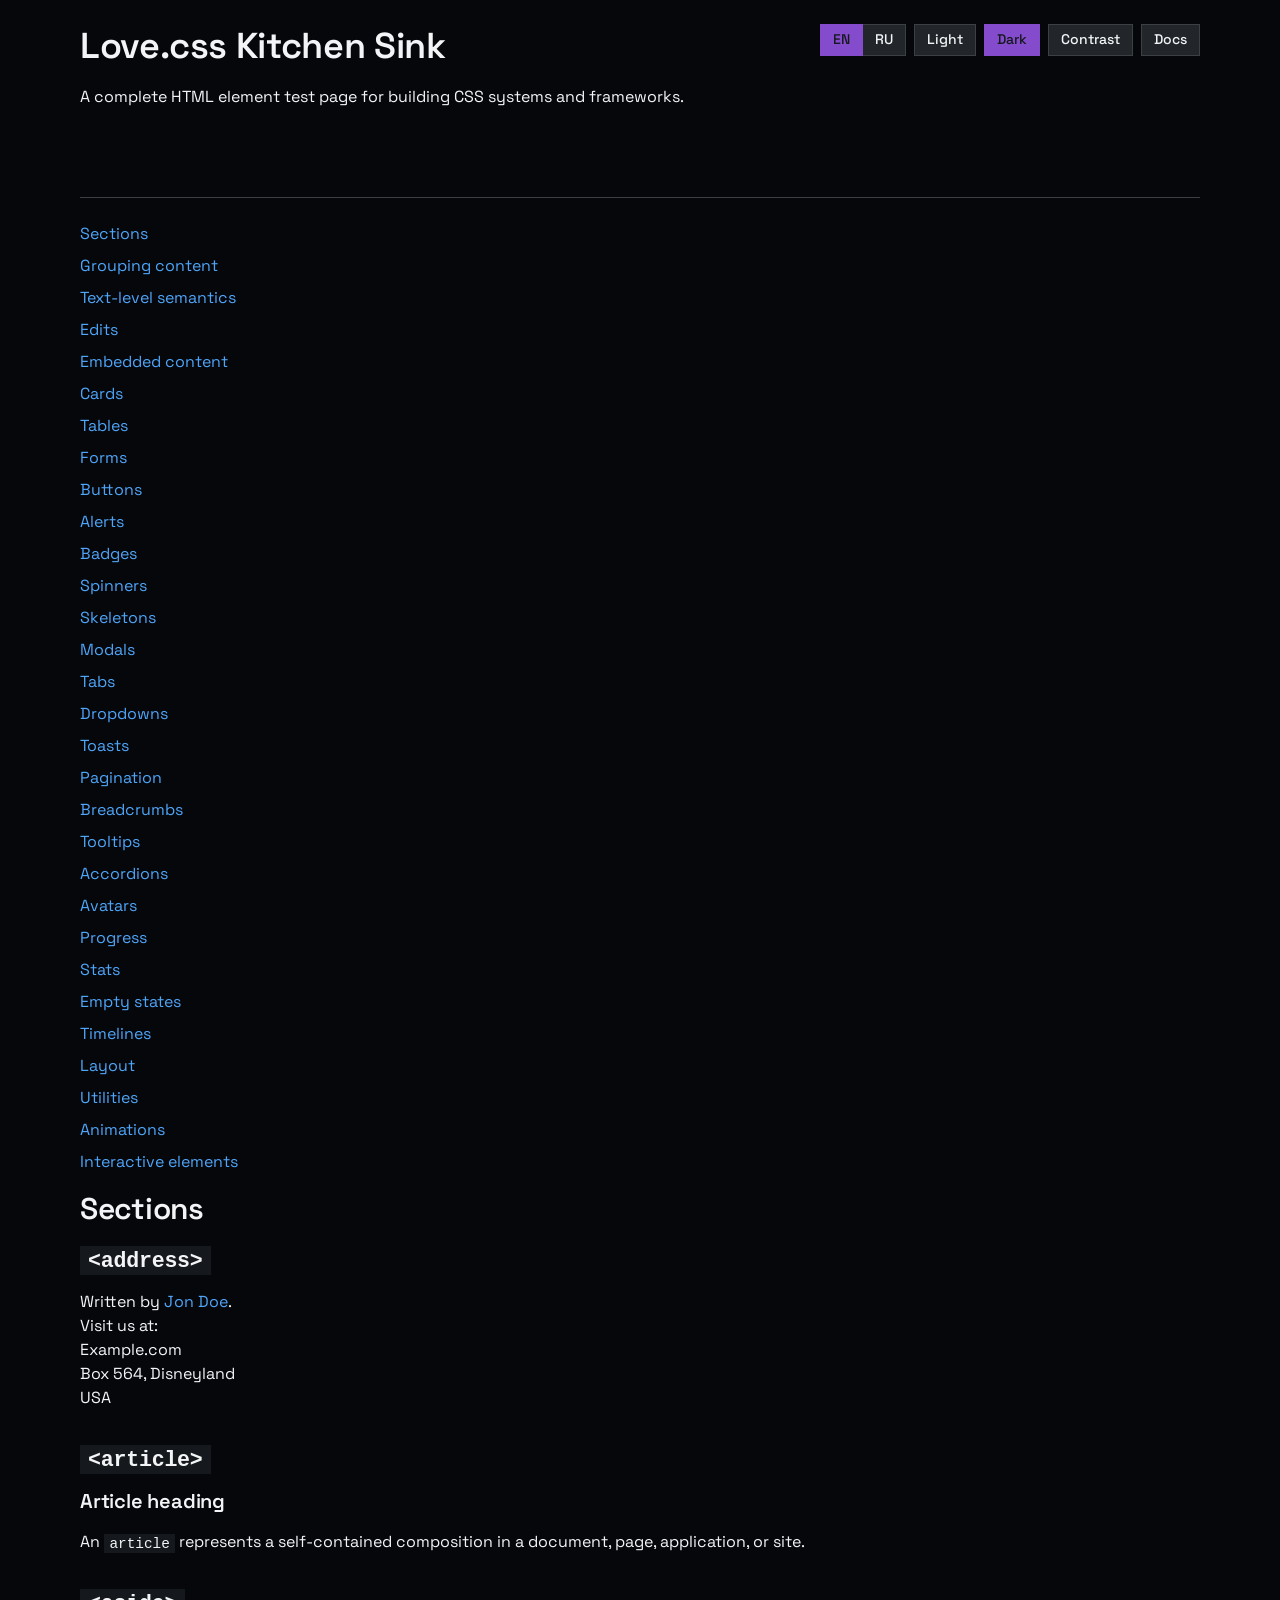
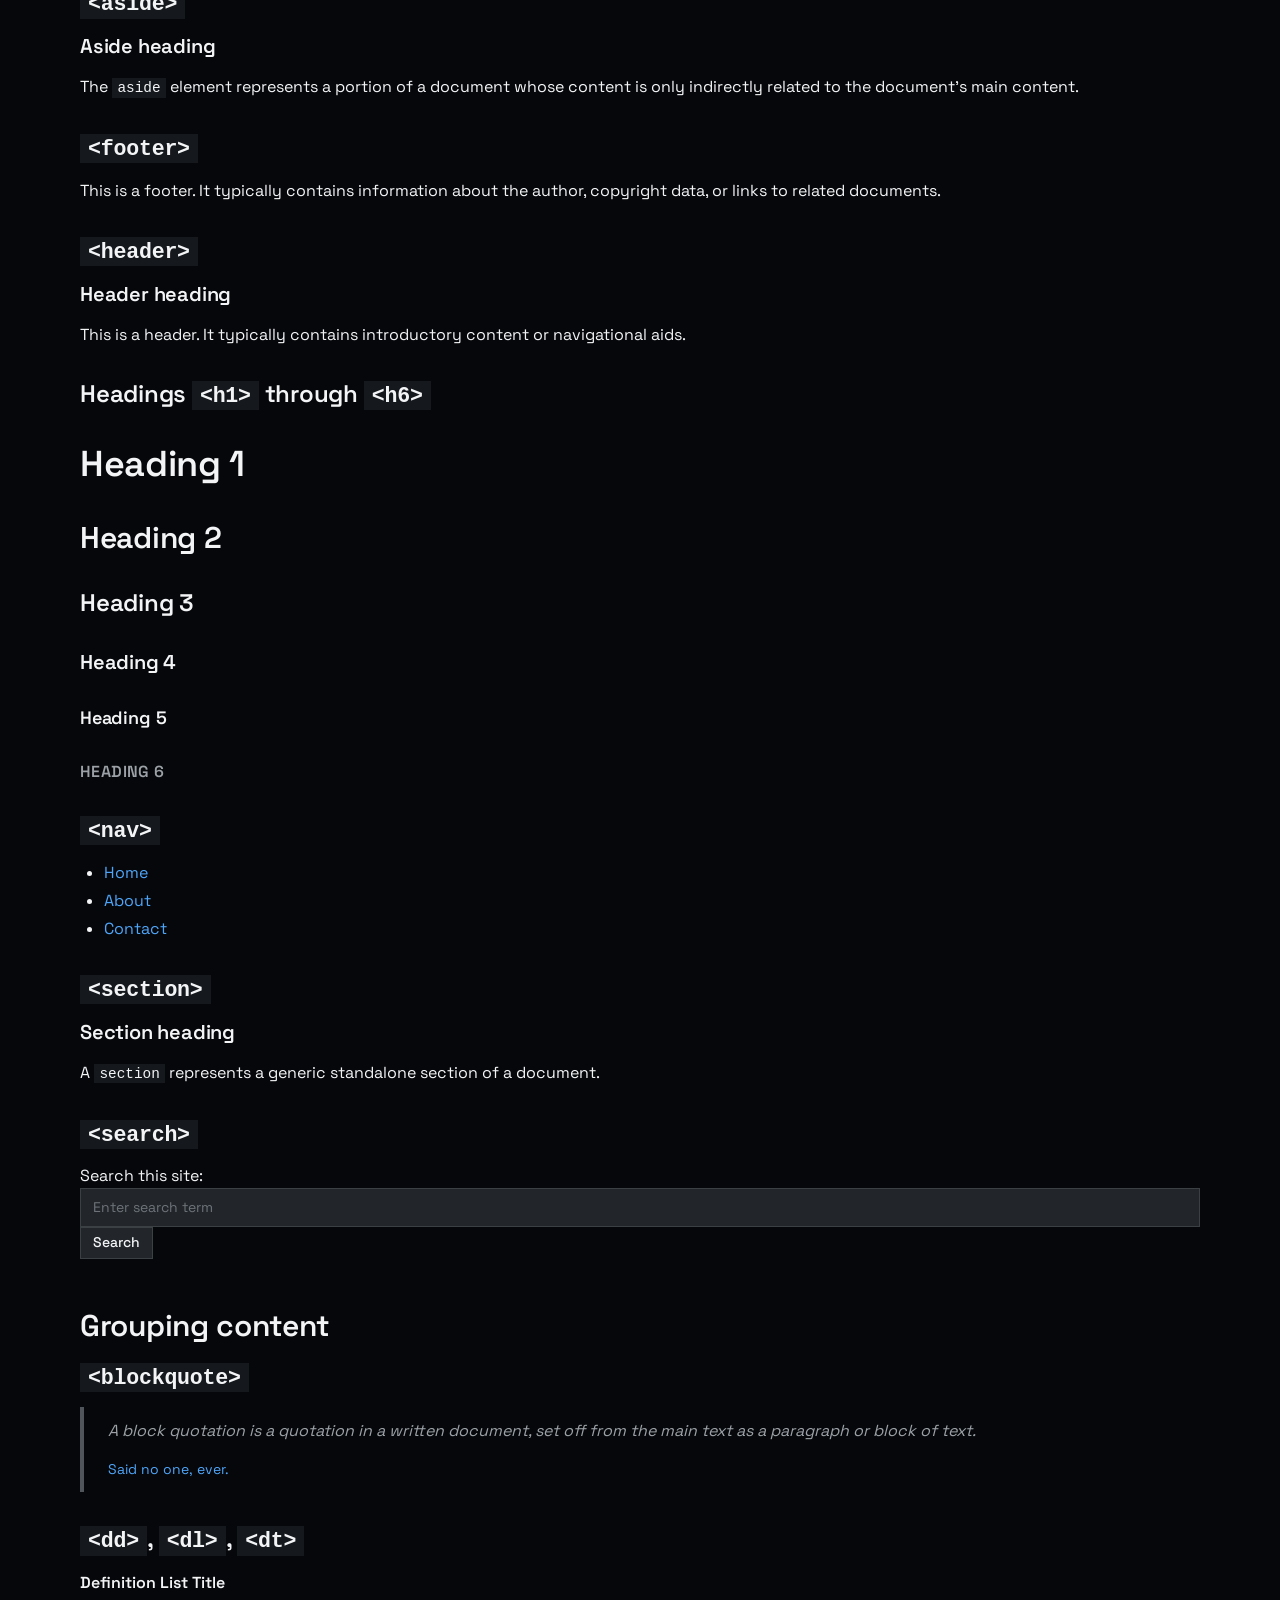
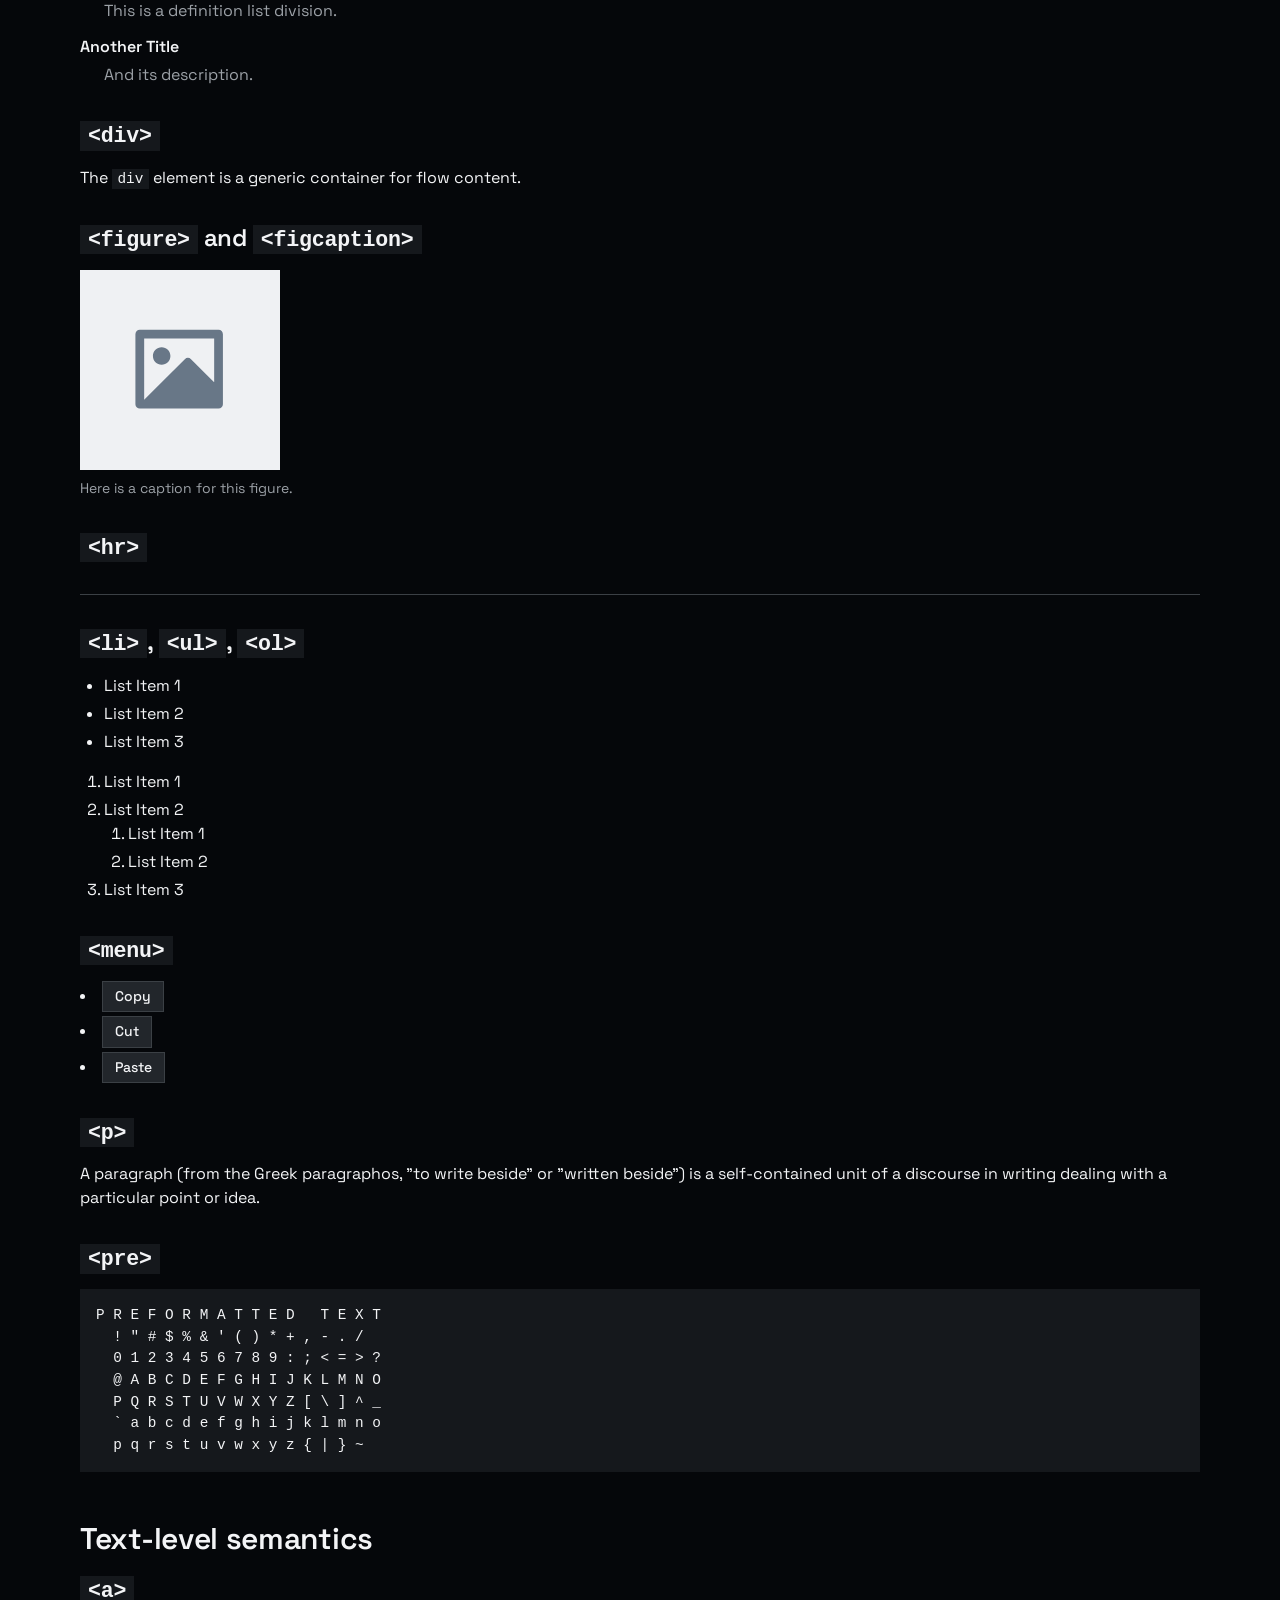
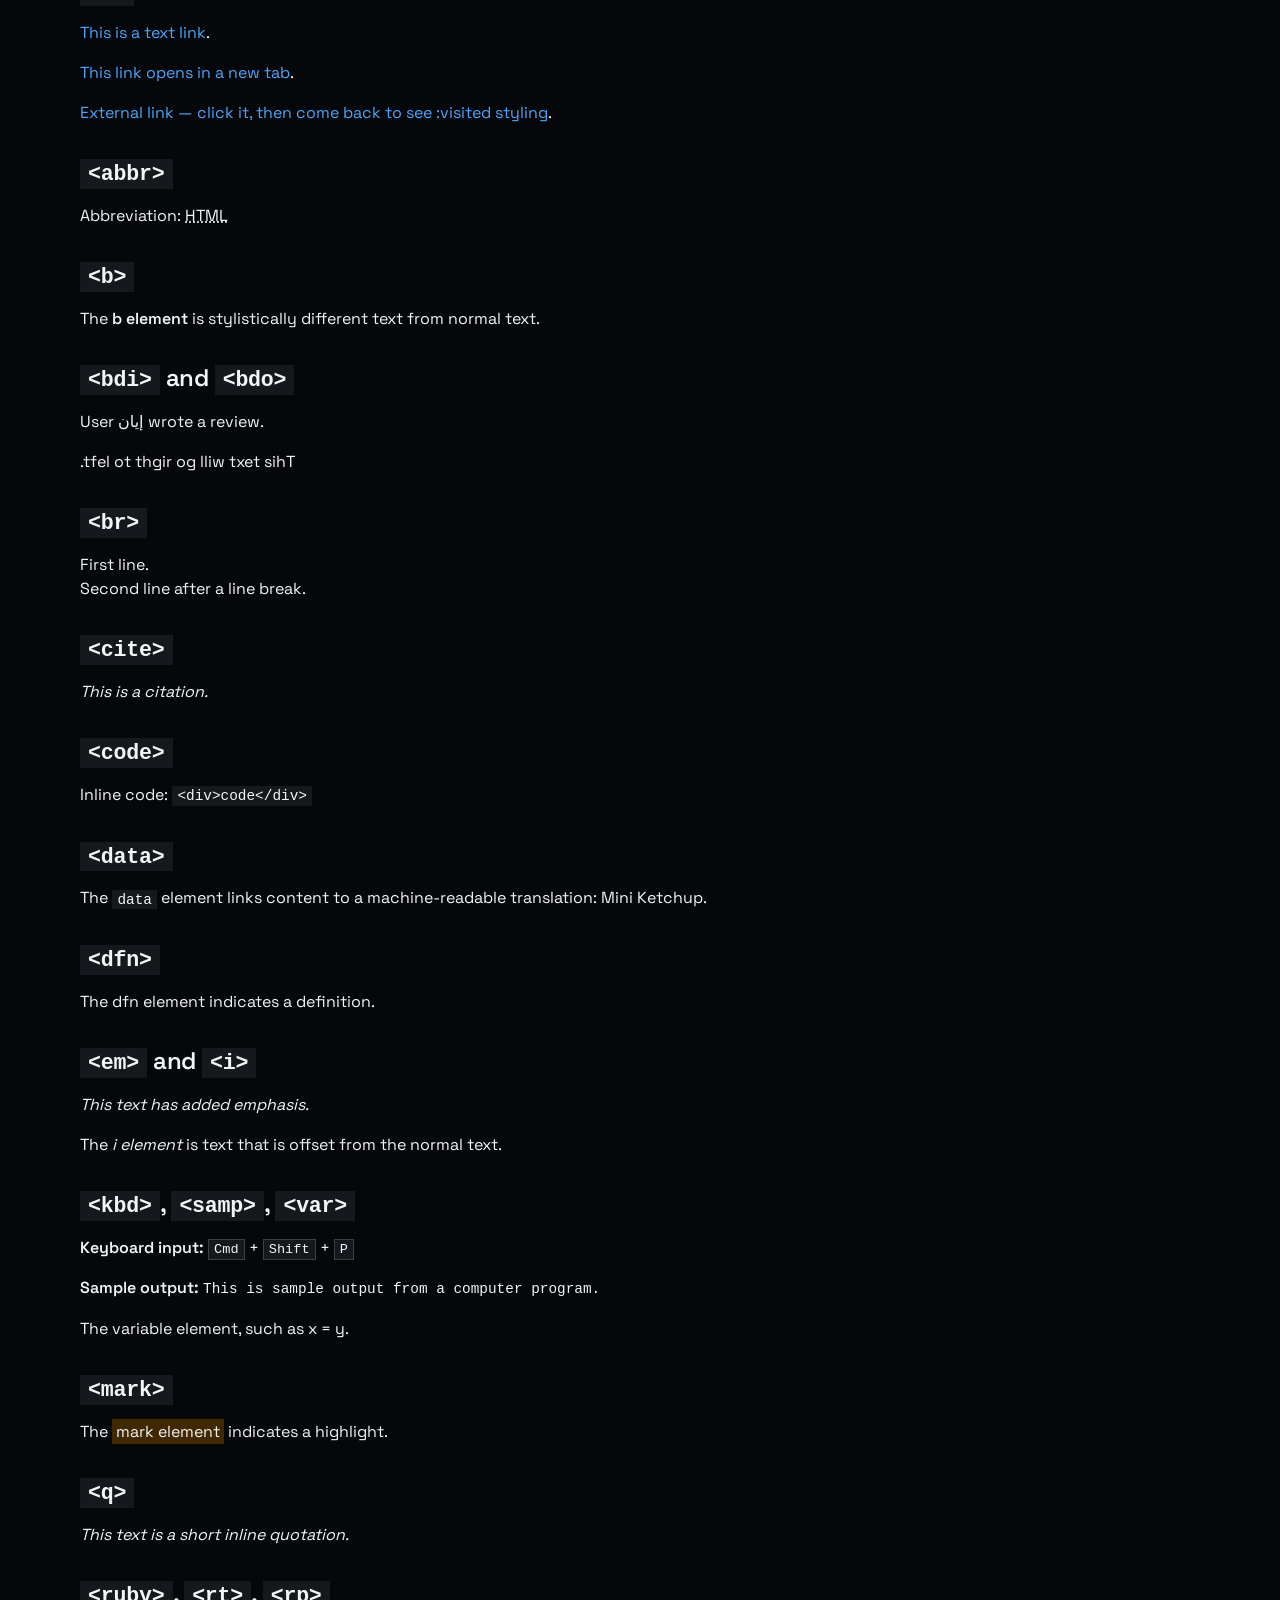
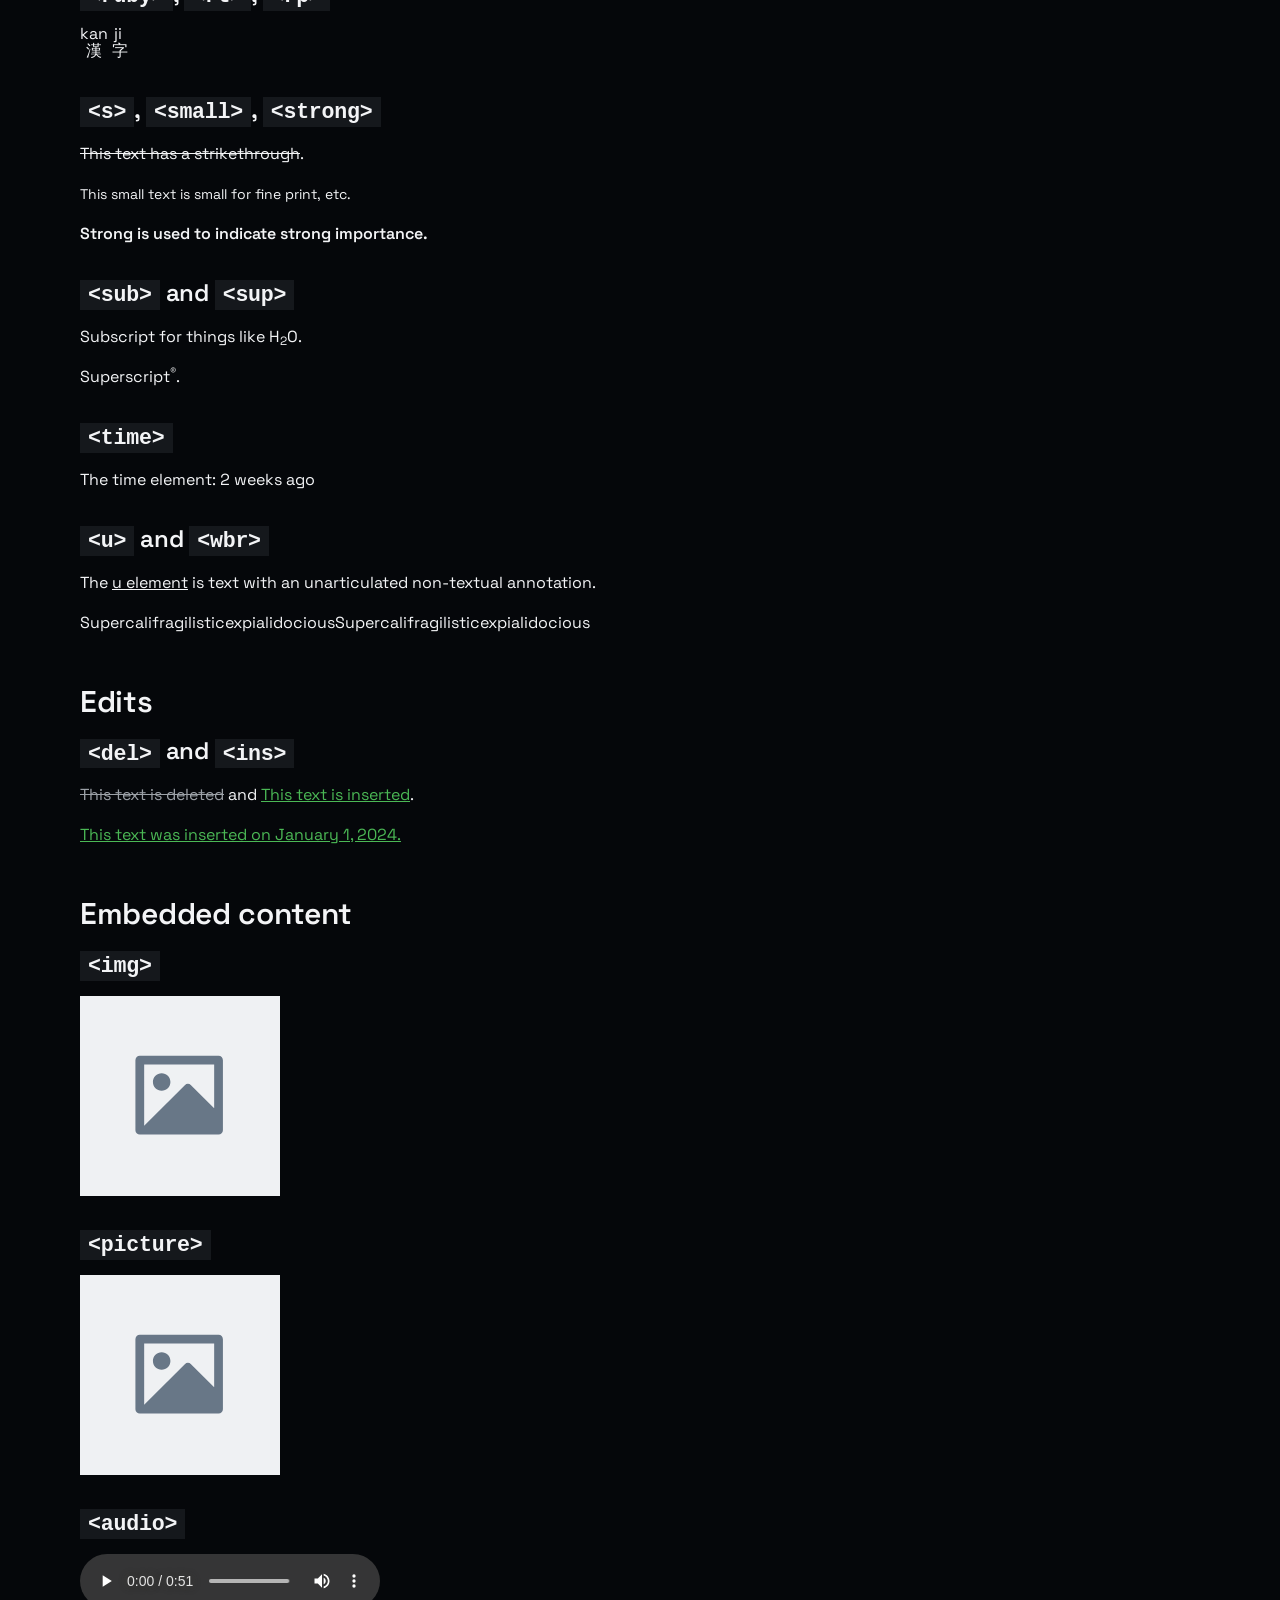
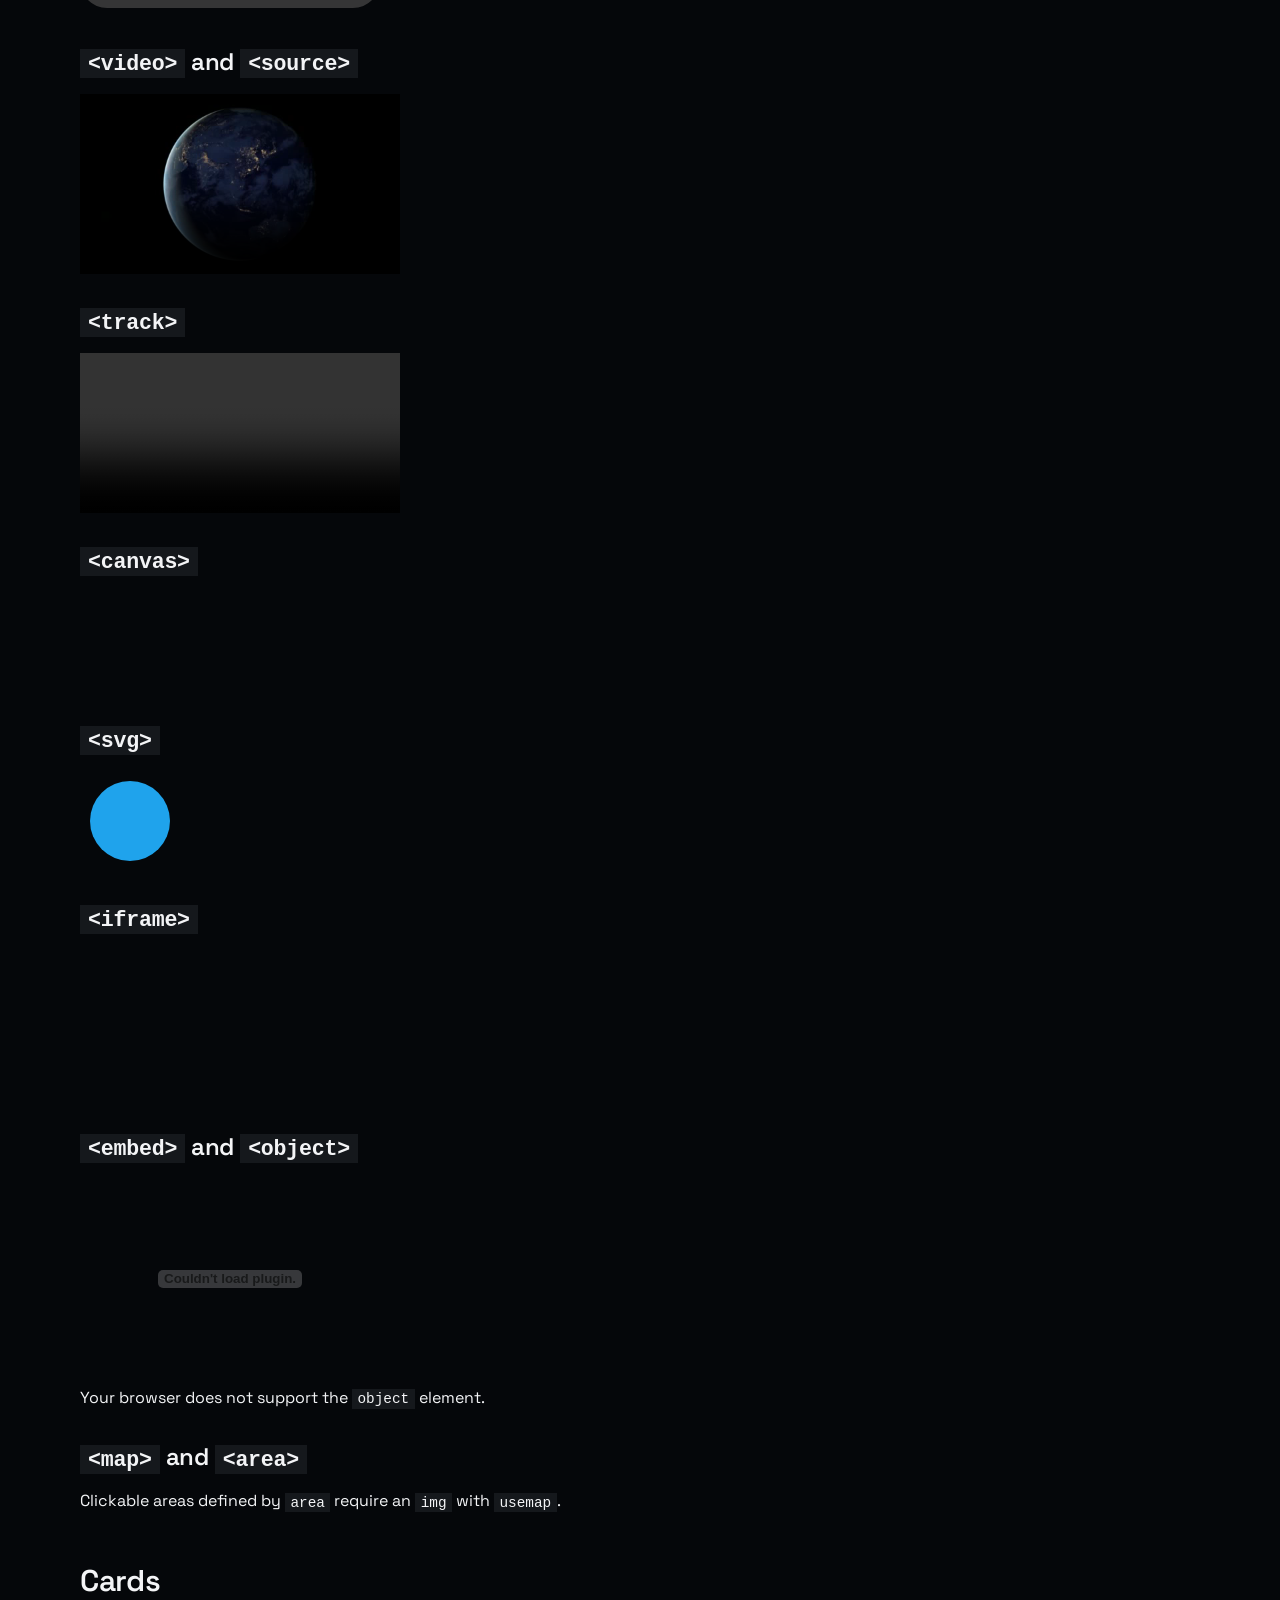
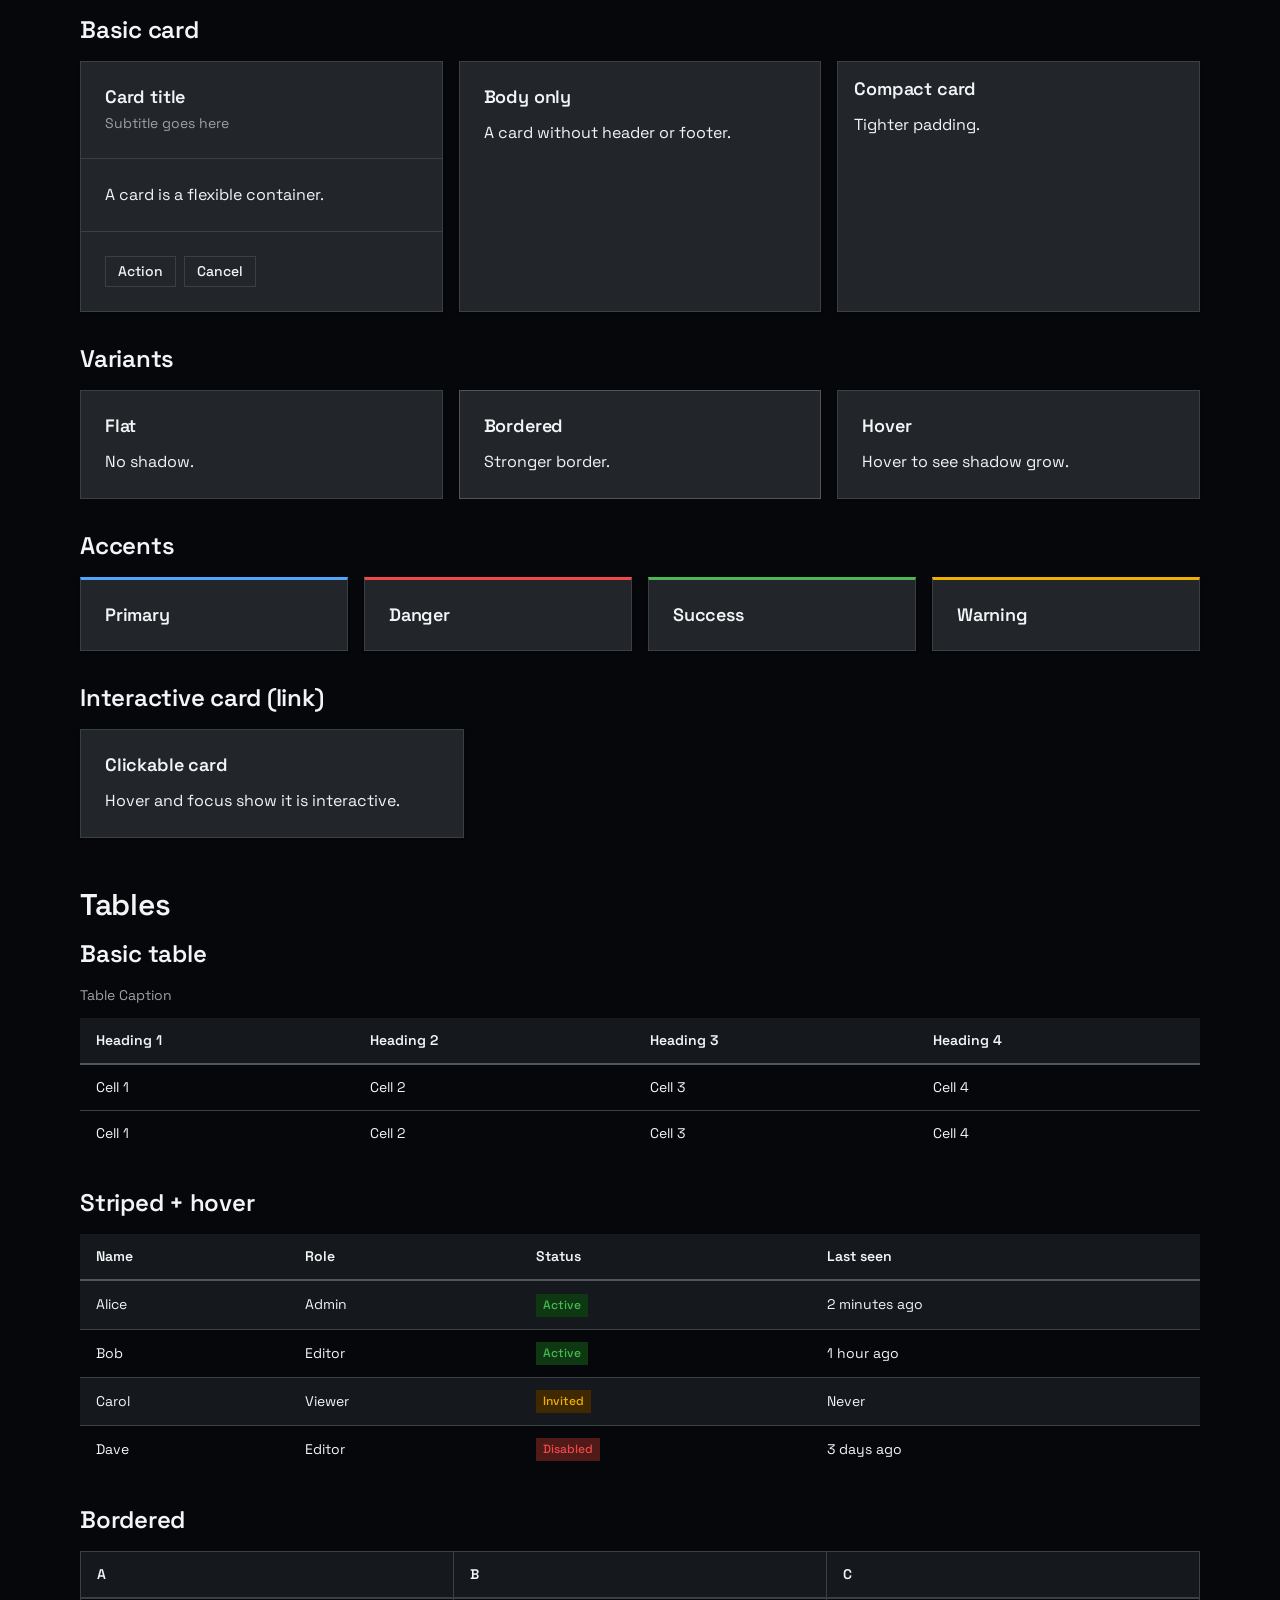
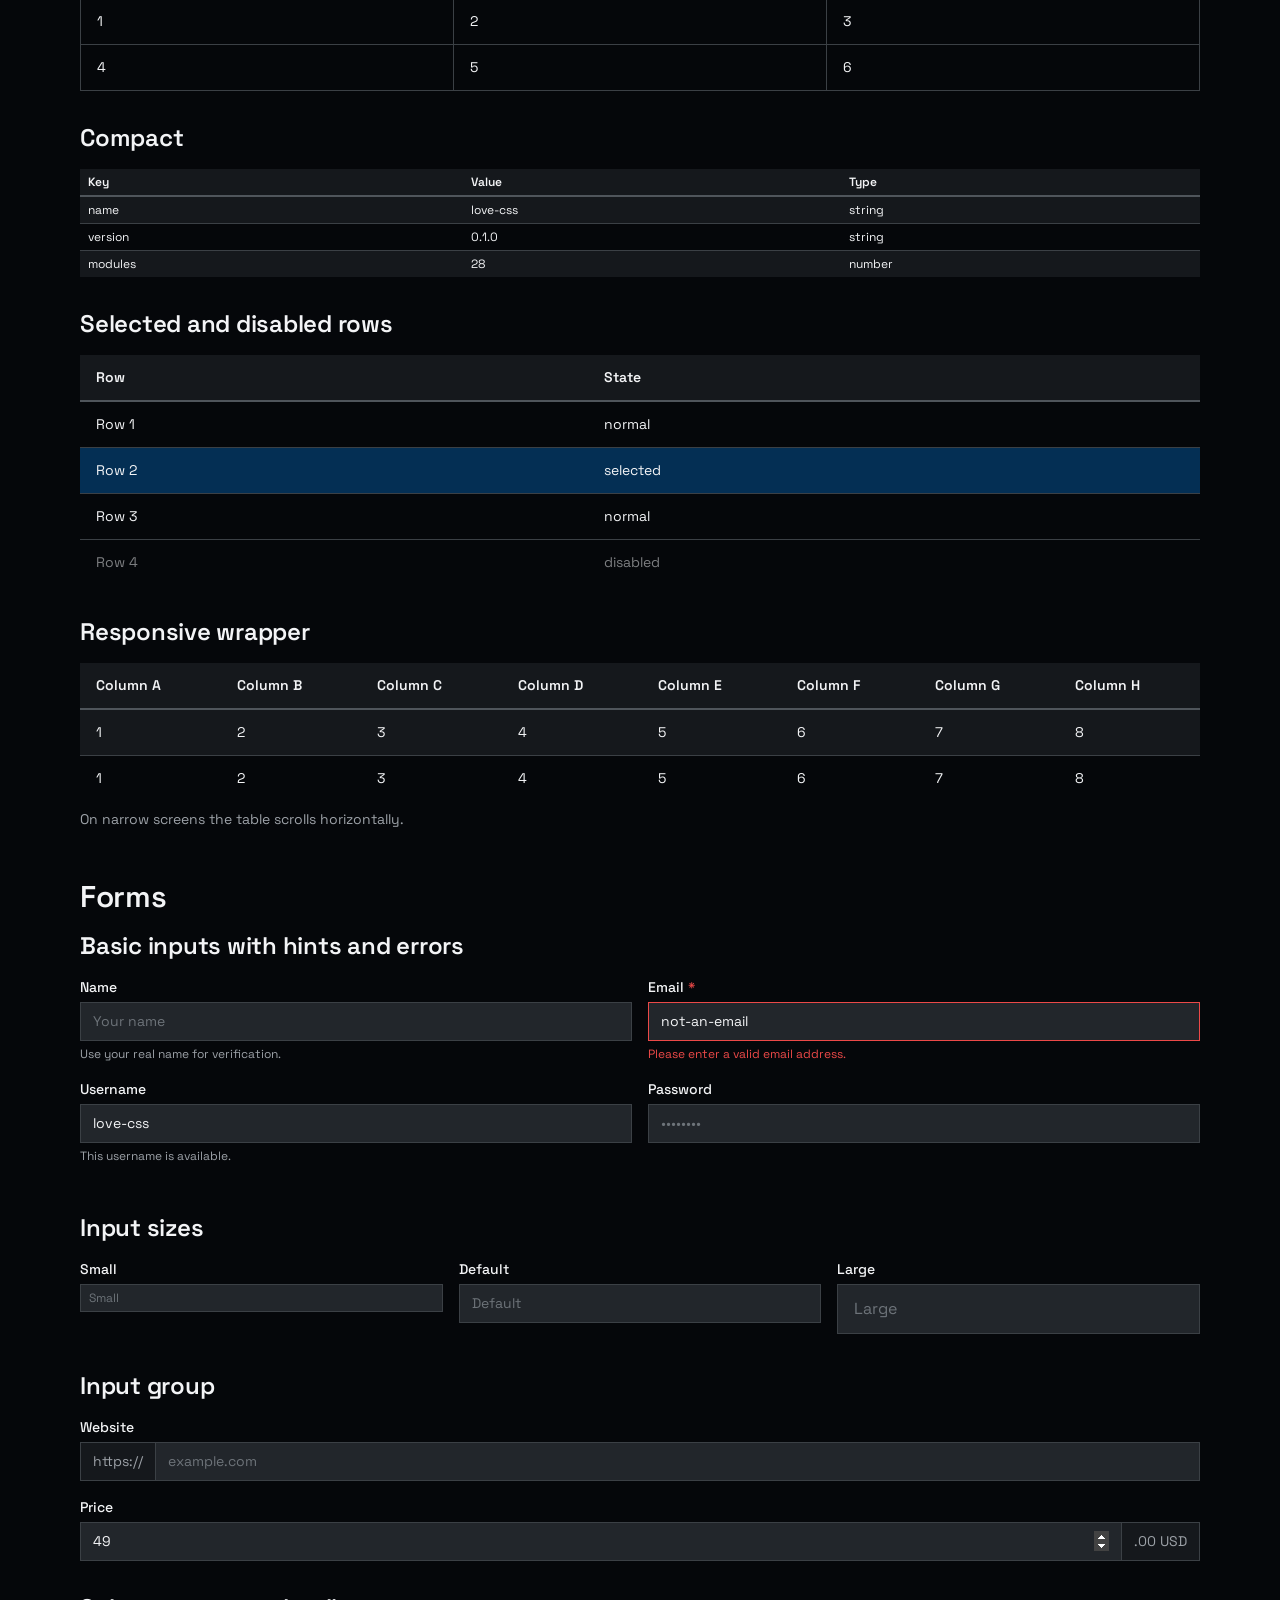
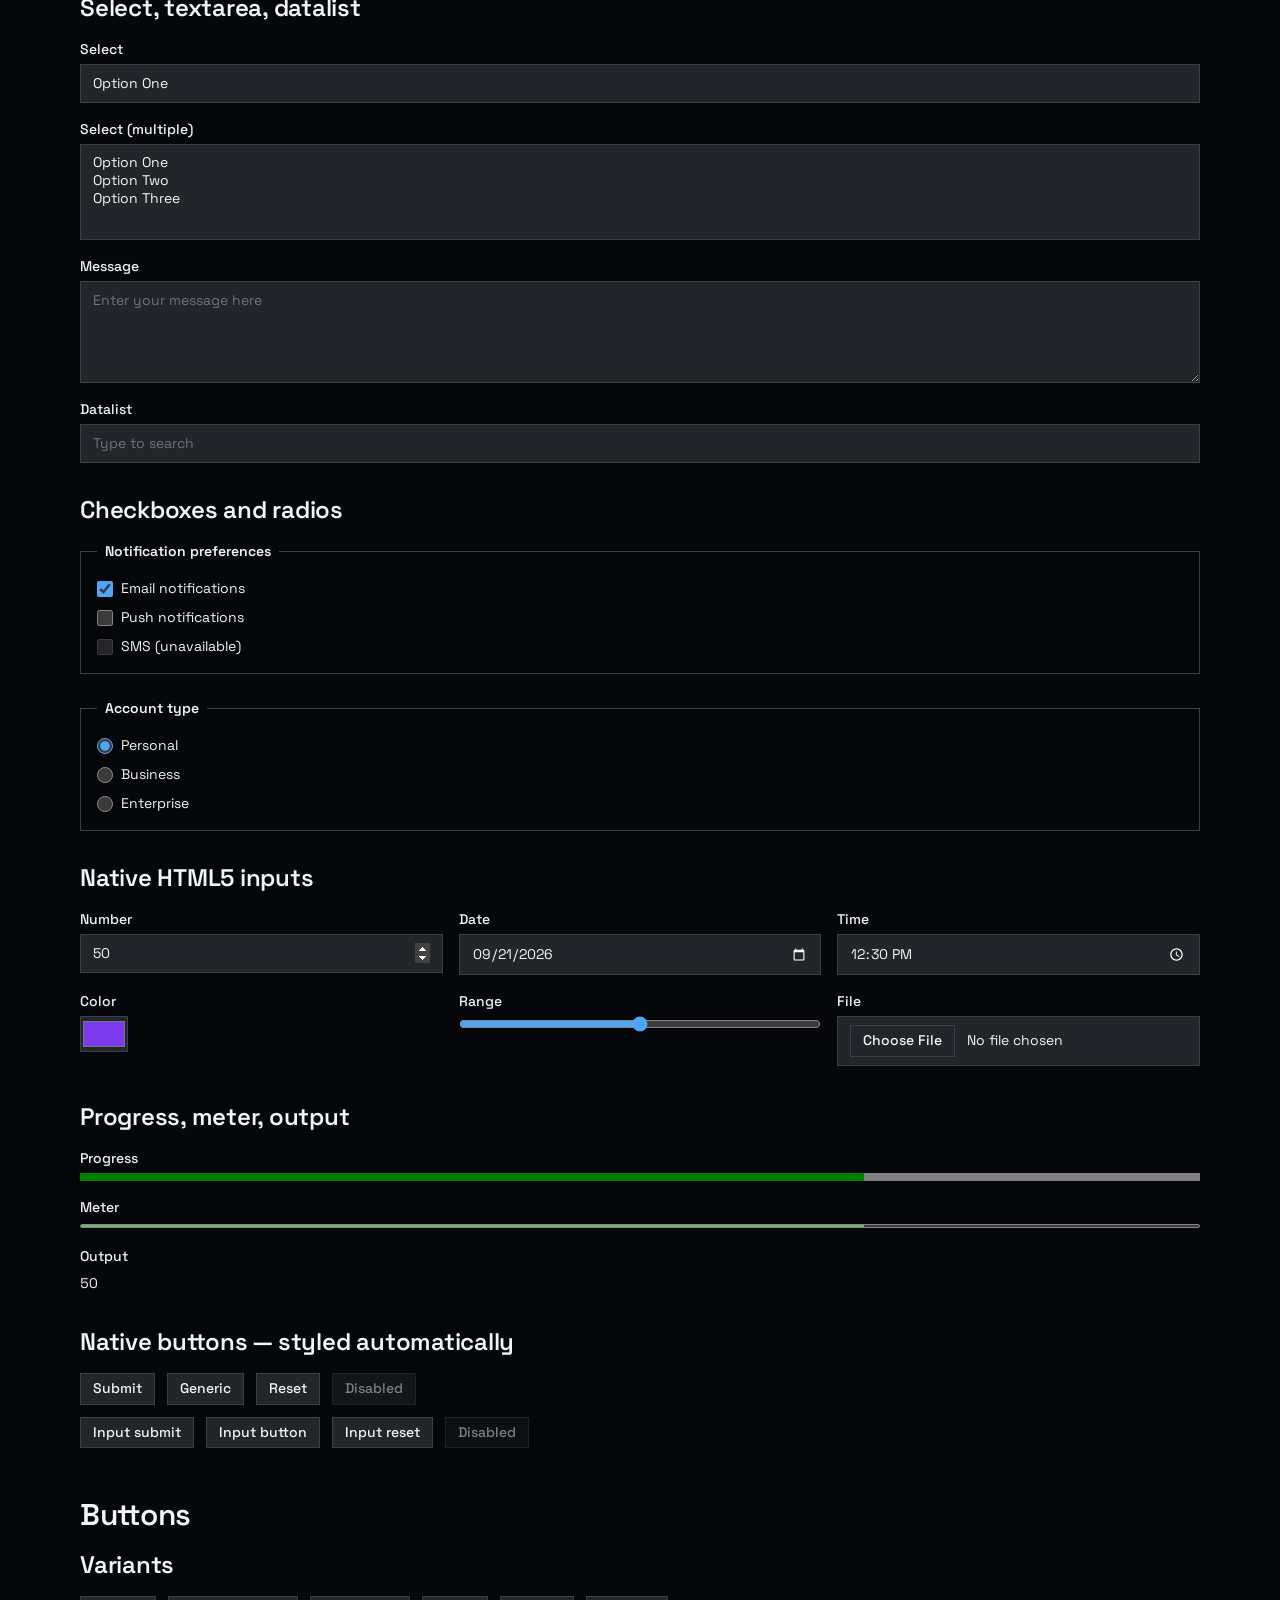
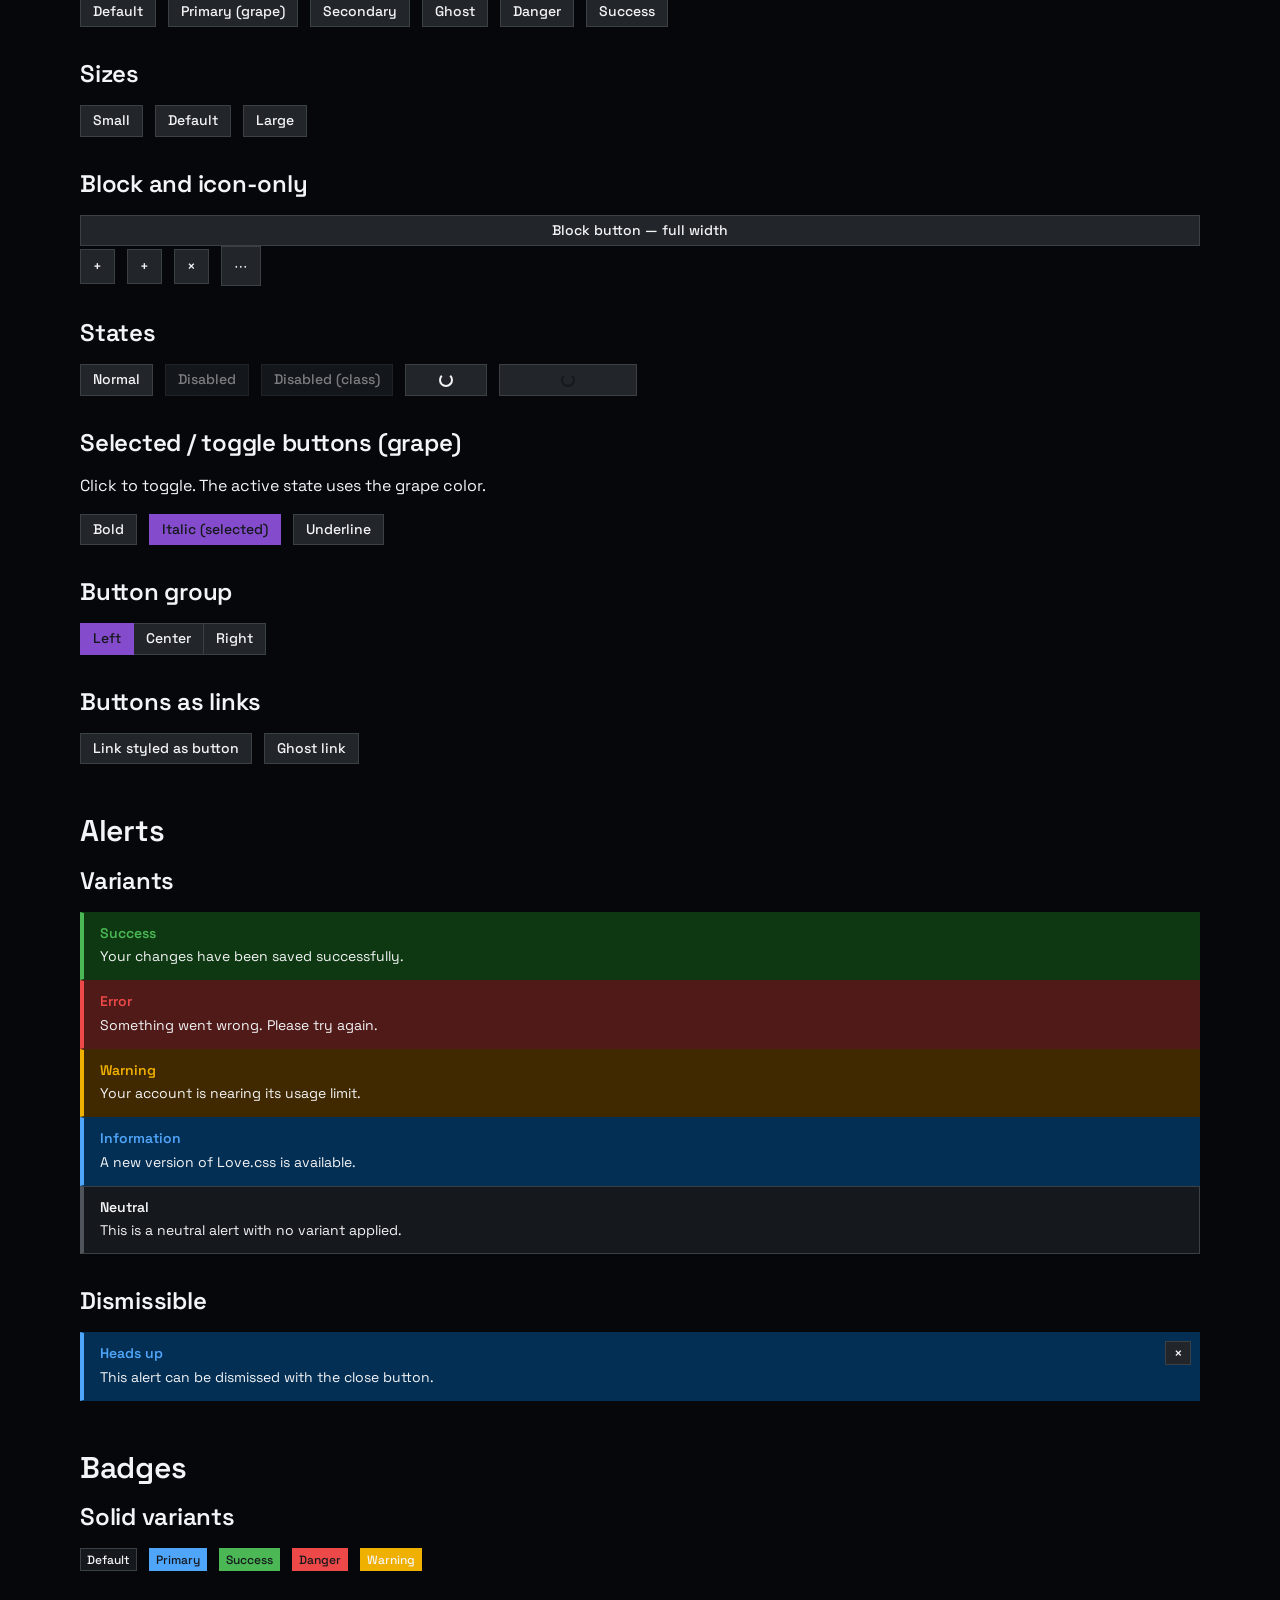
==== commit 9c186829: "update css" ====
--- a/index.html
+++ b/index.html
@@ -46,7 +46,7 @@
     <header class="flex justify-between items-start gap-4 border-b pb-6 mb-6">
       <div>
         <h1 data-i18n="index.title">Love.css Kitchen Sink</h1>
-        <p data-i18n="index.subtitle">A complete HTML element test page for building CSS systems and frameworks.</p>
+	<p data-i18n="index.subtitle">A complete HTML element test page for building CSS systems and frameworks.</p><br><br>
       </div>
       <div class="flex flex-wrap gap-2 items-center flex-shrink-0">
         <div class="btn-group" role="group" data-i18n-attr="aria-label:index.lang_aria">
